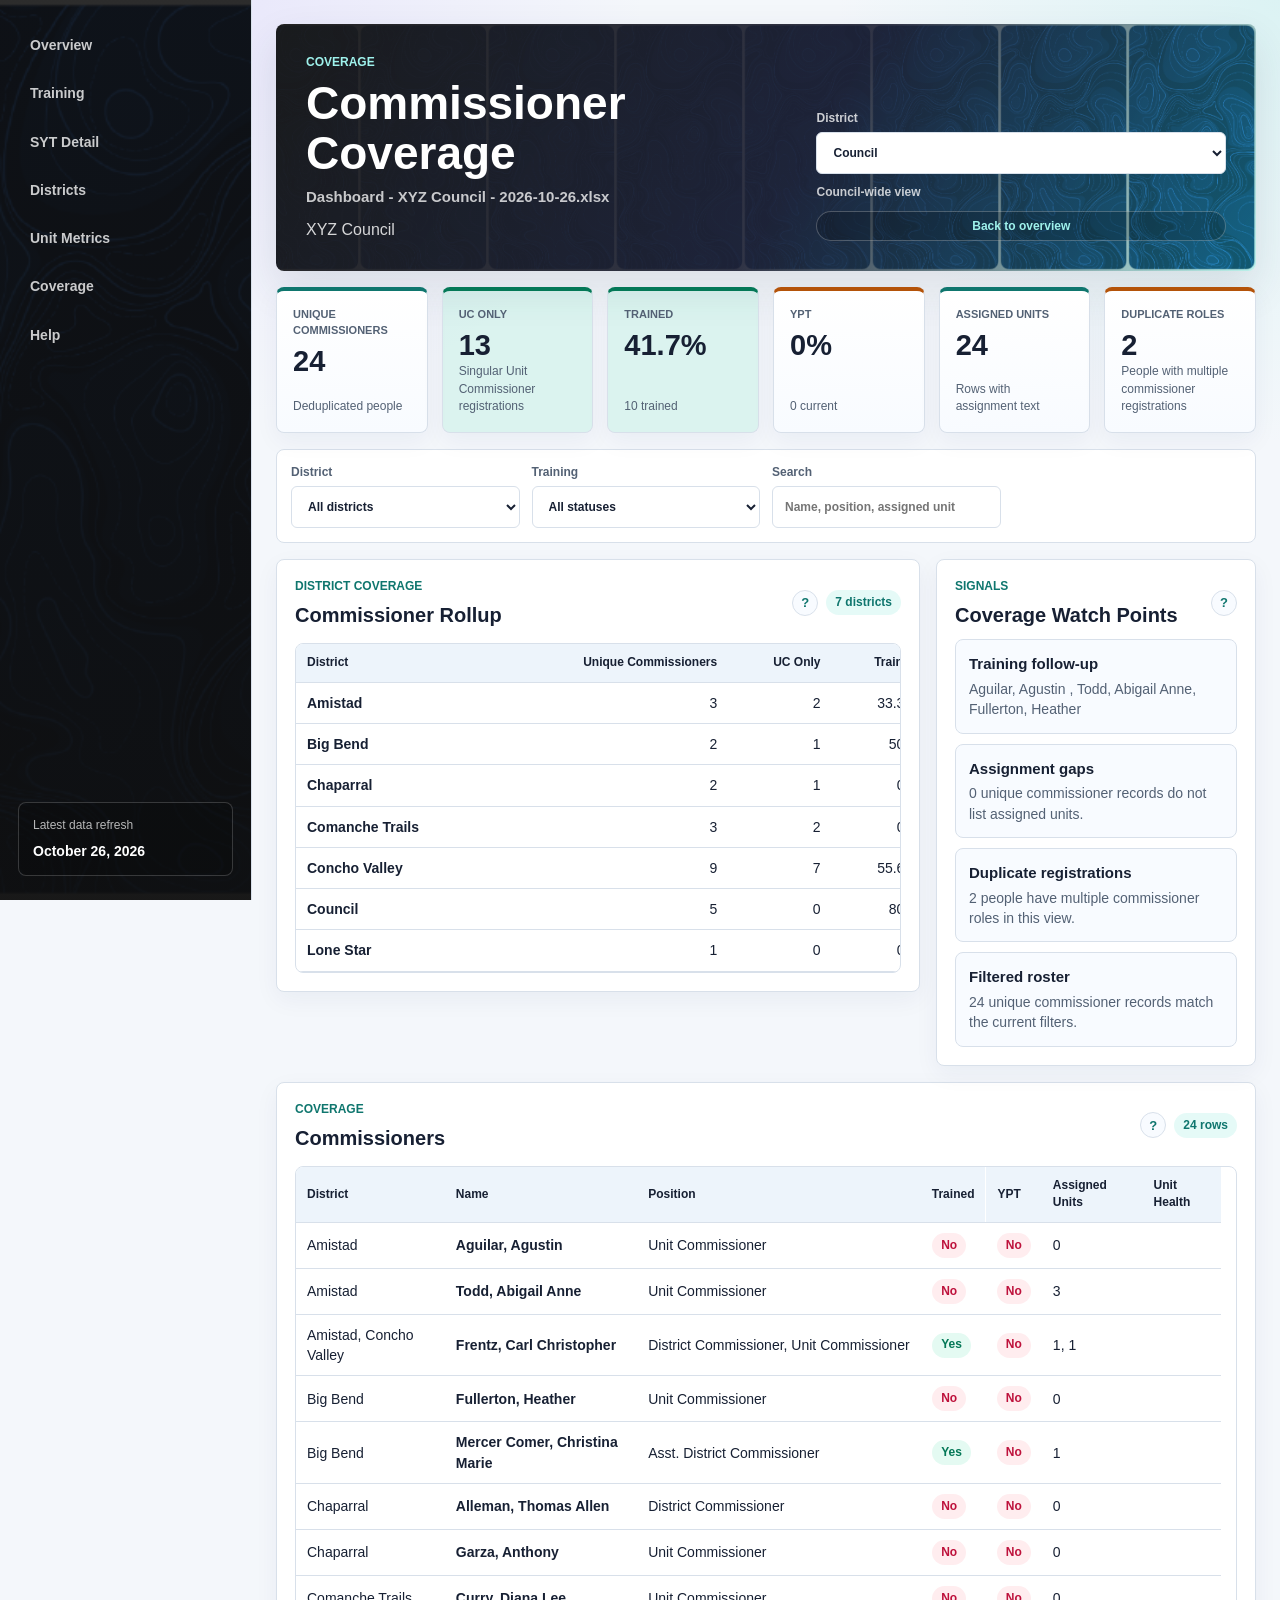
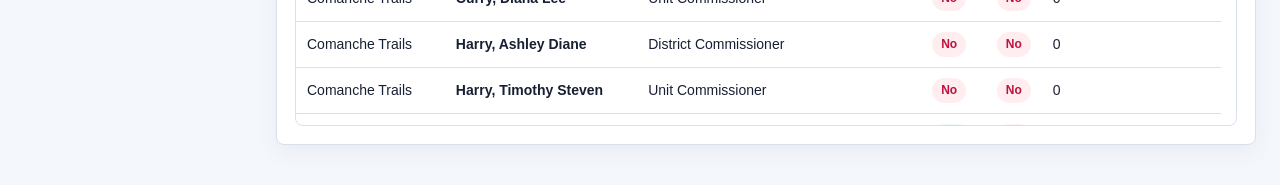
==== commissioners.html @ b9febe0d "Publish XYZ Council dashboard snapshot" ====
<!doctype html>
<html lang="en">
<head>
  <meta charset="utf-8">
  <meta name="viewport" content="width=device-width, initial-scale=1">
  <title>XYZ Council - Commissioner Coverage</title>
  <link rel="stylesheet" href="assets/dashboard-20260824-iols-ready-v1.css">
</head>
<body>
  <div class="app-shell">
    <aside class="sidebar" aria-label="Council detail navigation">
      <nav>
        <a href="index.html">Overview</a>
        <a href="training.html">Training</a>
        <a href="syt.html">SYT Detail</a>
        <a href="membership.html">Districts</a>
        <a href="unit-metrics.html">Unit Metrics</a>
        <a href="commissioners.html">Coverage</a>
        <a href="help.html">Help</a>
      </nav>
      <div class="sidebar-note">
        <span>Latest data refresh</span>
        <strong>October 26, 2026</strong>
      </div>
    </aside>
    <main>
      <header class="hero">
        <div>
          <p class="eyebrow">Coverage</p>
          <h1>Commissioner Coverage <span class="title-data-date">Dashboard - XYZ Council - 2026-10-26.xlsx</span></h1>
          <p class="lede">XYZ Council</p>
        </div>
        <div class="hero-actions masthead-filters" aria-label="Dashboard filters">
          <label class="control"><span>District</span><select id="mastheadDistrictSelect"></select></label>
          <p class="filter-note" id="mastheadFilterNote">Council-wide view</p>
          <a class="detail-link hero-link" href="index.html">Back to overview</a>
        </div>
      </header>
      
      <section class="kpi-grid" id="coverageKpis" aria-label="Commissioner coverage metrics"></section>
      <section class="detail-toolbar" aria-label="Commissioner filters">
        <label class="control"><span>District</span><select id="districtSelect"></select></label>
        <label class="control"><span>Training</span><select id="trainedSelect"><option value="">All statuses</option><option value="yes">Trained</option><option value="no">Not trained</option></select></label>
        <label class="control search"><span>Search</span><input id="searchInput" type="search" placeholder="Name, position, assigned unit" autocomplete="off" autocapitalize="none" spellcheck="false"></label>
      </section>
      <section class="dashboard-grid">
        <section class="panel wide"><div class="panel-head"><div><p class="section-kicker">District coverage</p><h2>Commissioner Rollup</h2></div><div class="panel-actions"><span class="help-tip" tabindex="0" aria-label="Rollup groups deduplicated commissioner people by district. UC Only counts people registered only as Unit Commissioners, excluding ADC/DC or other duplicate-role registrations."><span aria-hidden="true">?</span><span class="help-bubble">Rollup groups deduplicated commissioner people by district. UC Only counts people registered only as Unit Commissioners, excluding ADC/DC or other duplicate-role registrations.</span></span><span class="count-pill" id="districtCount"></span></div></div><div class="table-wrap short"><table><thead><tr><th>District</th><th class="num">Unique Commissioners</th><th class="num">UC Only</th><th class="num">Trained</th><th class="num">YPT</th><th class="num">Assigned Units Listed</th></tr></thead><tbody id="rollupRows"></tbody></table></div></section>
        <section class="panel"><div class="panel-head compact"><div><p class="section-kicker">Signals</p><h2>Coverage Watch Points</h2></div><div class="panel-actions"><span class="help-tip" tabindex="0" aria-label="Highlights commissioner training and assignment gaps in the filtered coverage roster."><span aria-hidden="true">?</span><span class="help-bubble">Highlights commissioner training and assignment gaps in the filtered coverage roster.</span></span></div></div><div class="signal-list" id="signals"></div></section>
      </section>
      <section class="panel detail-table"><div class="panel-head"><div><p class="section-kicker">Coverage</p><h2>Commissioners</h2></div><div class="panel-actions"><span class="help-tip" tabindex="0" aria-label="Detail roster for commissioner coverage. Each row is one unique person; multiple commissioner registrations are combined into the Position field and flagged in Duplicate Roles."><span aria-hidden="true">?</span><span class="help-bubble">Detail roster for commissioner coverage. Each row is one unique person; multiple commissioner registrations are combined into the Position field and flagged in Duplicate Roles.</span></span><span class="count-pill" id="rowCount"></span></div></div><div class="table-wrap"><table><thead><tr><th>District</th><th>Name</th><th>Position</th><th>Trained</th><th>YPT</th><th>Assigned Units</th><th>Unit Health</th></tr></thead><tbody id="commissionerRows"></tbody></table></div></section>
    
    </main>
  </div>
  <script>window.COUNCIL_DATA = {"name":"XYZ Council","slug":"xyz-council","folder":"/Users/petersargent/Library/CloudStorage/GoogleDrive-peter@imetpetersargent.com/Shared drives/Other Council Metric Reports/XYZ Council","source":"/Users/petersargent/Library/CloudStorage/GoogleDrive-peter@imetpetersargent.com/Shared drives/Other Council Metric Reports/XYZ Council/Dashboard - XYZ Council - 2026-10-26.xlsx","source_name":"Dashboard - XYZ Council - 2026-10-26.xlsx","source_mtime":"2026-10-26T09:48:50","source_url":"https://1drv.ms/x/c/da89e4b29f338fb5/IQBCjhDDpG6bRrBu2JpWItWPAWLmqZPUC7kCabgwTKSwXcw?e=GKfmzH","unit_detail_source_url":null,"council":{"units":68.0,"members":1204.0,"last_year_members":1294.0,"yoy_delta":-90.0,"at_risk_units":49,"healthy_units":4,"commissioners":24,"unit_commissioners_only":13,"duplicate_commissioner_registrations":2,"syt_pct":0.9548762736535662,"pin_pct":null,"yoy_pct":-0.0695517774343122,"at_risk_rate":0.7205882352941176,"healthy_rate":0.058823529411764705,"avg_metric":1.2365196078431373,"retention_rate":0.4895588235294117,"training_pct":0.39343538374023507,"status_counts":{"Needs Attention":5,"Monitor":1}},"districts":[{"district":"Amistad","district_label":"Amistad 02","units":24.0,"members":408.0,"last_year_members":466.0,"yoy_delta":-58.0,"yoy_pct":-0.12446351931330472,"year_end_2025":436.0,"year_end_delta":-28.0,"year_end_pct":-0.06422018348623854,"syt_pct":0.9316770186335404,"pin_pct":null,"retention_rate":0.26625,"district_chair":null,"district_commissioner":"Carl Frentz","field_exec":null,"avg_metric":1.75,"metric_0_2_rate":0.19,"metric_3_rate":0.03,"metric_4_5_rate":0.02,"ul_cc_trained_rate":0.16666666666666666,"small_unit_rate":0.4583333333333333,"membership_yoy_growth_rate":0.6666666666666666,"rank_advancement_rate":0.3333333333333333,"outdoor_rate":0.125,"training_pct":0.4024390243902439,"direct_contact_training_pct":0.39705882352941174,"at_risk_units":19,"healthy_units":2,"at_risk_rate":0.7916666666666666,"healthy_rate":0.08333333333333333,"status":"Needs Attention"},{"district":"Big Bend","district_label":"Big Bend 04","units":2.0,"members":52.0,"last_year_members":46.0,"yoy_delta":6.0,"yoy_pct":0.13043478260869565,"year_end_2025":40.0,"year_end_delta":12.0,"year_end_pct":0.3,"syt_pct":0.9655172413793104,"pin_pct":null,"retention_rate":0.78,"district_chair":"James Fry","district_commissioner":null,"field_exec":null,"avg_metric":0.125,"metric_0_2_rate":1.0,"metric_3_rate":1.0,"metric_4_5_rate":0.0,"ul_cc_trained_rate":0.0,"small_unit_rate":0.041666666666666664,"membership_yoy_growth_rate":0.041666666666666664,"rank_advancement_rate":0.041666666666666664,"outdoor_rate":0.0,"training_pct":0.2413793103448276,"direct_contact_training_pct":0.2222222222222222,"at_risk_units":1,"healthy_units":0,"at_risk_rate":0.5,"healthy_rate":0.0,"status":"Monitor"},{"district":"Chaparral","district_label":"Chaparral 06","units":13.0,"members":382.0,"last_year_members":370.0,"yoy_delta":12.0,"yoy_pct":0.032432432432432434,"year_end_2025":353.0,"year_end_delta":29.0,"year_end_pct":0.0821529745042493,"syt_pct":0.9421487603305785,"pin_pct":null,"retention_rate":0.6153846153846154,"district_chair":null,"district_commissioner":"Thomas Alleman","field_exec":null,"avg_metric":0.9583333333333334,"metric_0_2_rate":0.1,"metric_3_rate":0.03,"metric_4_5_rate":0.0,"ul_cc_trained_rate":0.08333333333333333,"small_unit_rate":0.4166666666666667,"membership_yoy_growth_rate":0.3333333333333333,"rank_advancement_rate":0.125,"outdoor_rate":0.0,"training_pct":0.26119402985074625,"direct_contact_training_pct":0.18604651162790697,"at_risk_units":10,"healthy_units":0,"at_risk_rate":0.7692307692307693,"healthy_rate":0.0,"status":"Needs Attention"},{"district":"Comanche Trails","district_label":"Comanche Trails 02","units":7.0,"members":143.0,"last_year_members":149.0,"yoy_delta":-6.0,"yoy_pct":-0.040268456375838924,"year_end_2025":122.0,"year_end_delta":21.0,"year_end_pct":0.1721311475409836,"syt_pct":0.912621359223301,"pin_pct":null,"retention_rate":0.5157142857142857,"district_chair":null,"district_commissioner":"Ashley Harry","field_exec":null,"avg_metric":0.625,"metric_0_2_rate":0.05,"metric_3_rate":1.0,"metric_4_5_rate":1.0,"ul_cc_trained_rate":0.08333333333333333,"small_unit_rate":0.16666666666666666,"membership_yoy_growth_rate":0.16666666666666666,"rank_advancement_rate":0.20833333333333334,"outdoor_rate":0.0,"training_pct":0.3394495412844037,"direct_contact_training_pct":0.2413793103448276,"at_risk_units":5,"healthy_units":1,"at_risk_rate":0.7142857142857143,"healthy_rate":0.14285714285714285,"status":"Needs Attention"},{"district":"Concho Valley","district_label":"Concho Valley 03","units":18.0,"members":172.0,"last_year_members":175.0,"yoy_delta":-3.0,"yoy_pct":-0.017142857142857144,"year_end_2025":188.0,"year_end_delta":-16.0,"year_end_pct":-0.0851063829787234,"syt_pct":0.9936708860759493,"pin_pct":null,"retention_rate":0.6572222222222223,"district_chair":"Samantha Lindsey","district_commissioner":null,"field_exec":null,"avg_metric":1.3333333333333333,"metric_0_2_rate":0.11,"metric_3_rate":0.06,"metric_4_5_rate":1.0,"ul_cc_trained_rate":0.2916666666666667,"small_unit_rate":0.20833333333333334,"membership_yoy_growth_rate":0.375,"rank_advancement_rate":0.3333333333333333,"outdoor_rate":0.125,"training_pct":0.5133689839572193,"direct_contact_training_pct":0.46551724137931033,"at_risk_units":11,"healthy_units":1,"at_risk_rate":0.6111111111111112,"healthy_rate":0.05555555555555555,"status":"Needs Attention"},{"district":"Lone Star","district_label":"Lone Star 05","units":4.0,"members":47.0,"last_year_members":88.0,"yoy_delta":-41.0,"yoy_pct":-0.4659090909090909,"year_end_2025":78.0,"year_end_delta":-31.0,"year_end_pct":-0.3974358974358974,"syt_pct":1.0,"pin_pct":null,"retention_rate":0.475,"district_chair":null,"district_commissioner":"Anthony Miranda","field_exec":null,"avg_metric":0.25,"metric_0_2_rate":0.03,"metric_3_rate":1.0,"metric_4_5_rate":0.0,"ul_cc_trained_rate":0.041666666666666664,"small_unit_rate":0.08333333333333333,"membership_yoy_growth_rate":0.0,"rank_advancement_rate":0.125,"outdoor_rate":0.0,"training_pct":0.4,"direct_contact_training_pct":0.25,"at_risk_units":3,"healthy_units":0,"at_risk_rate":0.75,"healthy_rate":0.0,"status":"Needs Attention"}],"training":{"available":true,"dive":{"available":true,"council":{"district":"XYZ Council","district_label":"XYZ Council","all_scouters_pct":0.3877551020408163,"direct_contact_pct":0.336322869955157,"all_scouters_count":null,"direct_contact_count":null},"districts":[{"district":"Amistad","district_label":"Amistad 02","all_scouters_pct":0.4024390243902439,"direct_contact_pct":0.39705882352941174,"all_scouters_count":164,"direct_contact_count":68},{"district":"Big Bend","district_label":"Big Bend 04","all_scouters_pct":0.2413793103448276,"direct_contact_pct":0.2222222222222222,"all_scouters_count":29,"direct_contact_count":9},{"district":"Chaparral","district_label":"Chaparral 06","all_scouters_pct":0.26119402985074625,"direct_contact_pct":0.18604651162790697,"all_scouters_count":134,"direct_contact_count":43},{"district":"Comanche Trails","district_label":"Comanche Trails 02","all_scouters_pct":0.3394495412844037,"direct_contact_pct":0.2413793103448276,"all_scouters_count":109,"direct_contact_count":29},{"district":"Concho Valley","district_label":"Concho Valley 03","all_scouters_pct":0.5133689839572193,"direct_contact_pct":0.46551724137931033,"all_scouters_count":187,"direct_contact_count":58},{"district":"Lone Star","district_label":"Lone Star 05","all_scouters_pct":0.4,"direct_contact_pct":0.25,"all_scouters_count":35,"direct_contact_count":16}],"cant_camp_available":false,"direct_contact_honor_roll":[{"district":"Amistad","unit":"Pack 2543 F"},{"district":"Amistad","unit":"Post 921"},{"district":"Amistad","unit":"Troop 2543 B"},{"district":"Chaparral","unit":"Pack 317 F"},{"district":"Concho Valley","unit":"Pack 36 F"},{"district":"Concho Valley","unit":"Post 1903"}],"all_scouters_honor_roll":[{"district":"Amistad","unit":"Pack 2543 F"},{"district":"Chaparral","unit":"Troop 19 B"},{"district":"Concho Valley","unit":"Pack 36 F"},{"district":"Concho Valley","unit":"Post 1903"},{"district":"Lone Star","unit":"Troop 27 B"}],"no_baloo_packs":[],"cant_camp_troops":[]},"people":{"available":true,"total":686,"trained":266,"trained_pct":0.3877551020408163,"direct_contact":223,"direct_contact_trained":75,"direct_contact_trained_pct":0.336322869955157,"districts":[{"district":"Big Bend","total":29,"trained":7,"trained_pct":0.2413793103448276,"direct_contact":9,"direct_contact_trained":2,"direct_contact_trained_pct":0.2222222222222222},{"district":"Chaparral","total":134,"trained":35,"trained_pct":0.26119402985074625,"direct_contact":43,"direct_contact_trained":8,"direct_contact_trained_pct":0.18604651162790697},{"district":"Comanche Trails","total":109,"trained":37,"trained_pct":0.3394495412844037,"direct_contact":29,"direct_contact_trained":7,"direct_contact_trained_pct":0.2413793103448276},{"district":"Council","total":28,"trained":11,"trained_pct":0.39285714285714285,"direct_contact":0,"direct_contact_trained":0,"direct_contact_trained_pct":null},{"district":"Lone Star","total":35,"trained":14,"trained_pct":0.4,"direct_contact":16,"direct_contact_trained":4,"direct_contact_trained_pct":0.25},{"district":"Amistad","total":164,"trained":66,"trained_pct":0.4024390243902439,"direct_contact":68,"direct_contact_trained":27,"direct_contact_trained_pct":0.39705882352941174},{"district":"Concho Valley","total":187,"trained":96,"trained_pct":0.5133689839572193,"direct_contact":58,"direct_contact_trained":27,"direct_contact_trained_pct":0.46551724137931033}],"rows":[{"district":"Council","unit":"","unit_type":"","name":"Alleman, Thomas Allen","position":"Council Executive Board Member","trained":false,"direct_contact":false,"mandatory_codes":"","classroom_codes":"H91","online_codes":"SCO_1000, SCO_1002, SCO_16001, SCO_16002, SCO_16003, SCO_16004, SCO_16005, SCO_16006, SCO_16007, SCO_16008, SCO_16009","syt_expires":"2027-02-05T00:00:00","hazardous_weather_expires":null,"baloo_expires":null,"iols_trained":false},{"district":"Council","unit":"","unit_type":"","name":"Baker, David Weldon","position":"Council Vice-President","trained":false,"direct_contact":false,"mandatory_codes":"SCO_1264","classroom_codes":"H109","online_codes":"SCO_1000, SCO_1002, SCO_16001, SCO_16002, SCO_16003, SCO_16004, SCO_16005, SCO_16006, SCO_16007, SCO_16008, SCO_16009, SCO_16010, SCO_16011","syt_expires":"2027-09-19T00:00:00","hazardous_weather_expires":null,"baloo_expires":null,"iols_trained":false},{"district":"Council","unit":"","unit_type":"","name":"Bergmann, Daniel Roy","position":"Council Executive Board Member","trained":true,"direct_contact":false,"mandatory_codes":"","classroom_codes":"","online_codes":"","syt_expires":"2027-08-26T00:00:00","hazardous_weather_expires":null,"baloo_expires":null,"iols_trained":false},{"district":"Council","unit":"","unit_type":"","name":"Bignall, Matthew Michael","position":"Merit Badge Counselor","trained":false,"direct_contact":false,"mandatory_codes":"","classroom_codes":"D76","online_codes":"SCO_486","syt_expires":"2026-12-09T00:00:00","hazardous_weather_expires":null,"baloo_expires":null,"iols_trained":false},{"district":"Council","unit":"","unit_type":"","name":"Bignall, Patricia Neipuni","position":"Merit Badge Counselor","trained":true,"direct_contact":false,"mandatory_codes":"","classroom_codes":"","online_codes":"","syt_expires":"2026-10-16T00:00:00","hazardous_weather_expires":null,"baloo_expires":null,"iols_trained":false},{"district":"Council","unit":"","unit_type":"","name":"Brody, Patrick Steven","position":"Council Executive Board Member","trained":false,"direct_contact":false,"mandatory_codes":"","classroom_codes":"H91","online_codes":"SCO_1000, SCO_1002, SCO_16001, SCO_16002, SCO_16003, SCO_16004, SCO_16005, SCO_16006, SCO_16007, SCO_16008, SCO_16009","syt_expires":"2027-02-15T00:00:00","hazardous_weather_expires":null,"baloo_expires":null,"iols_trained":false},{"district":"Council","unit":"","unit_type":"","name":"Davis, Deborah ","position":"Merit Badge Counselor","trained":true,"direct_contact":false,"mandatory_codes":"","classroom_codes":"","online_codes":"","syt_expires":"2027-06-03T00:00:00","hazardous_weather_expires":null,"baloo_expires":null,"iols_trained":false},{"district":"Council","unit":"","unit_type":"","name":"Davis, Randy Michael","position":"Merit Badge Counselor","trained":true,"direct_contact":false,"mandatory_codes":"","classroom_codes":"","online_codes":"","syt_expires":"2026-12-03T00:00:00","hazardous_weather_expires":null,"baloo_expires":null,"iols_trained":false},{"district":"Council","unit":"","unit_type":"","name":"Franke, Kevin Thomas","position":"Assistant Council Commissioner","trained":true,"direct_contact":false,"mandatory_codes":"","classroom_codes":"","online_codes":"","syt_expires":"2027-03-28T00:00:00","hazardous_weather_expires":null,"baloo_expires":null,"iols_trained":false},{"district":"Council","unit":"","unit_type":"","name":"Franke, Kevin Thomas","position":"Merit Badge Counselor","trained":true,"direct_contact":false,"mandatory_codes":"","classroom_codes":"","online_codes":"","syt_expires":"2027-03-28T00:00:00","hazardous_weather_expires":null,"baloo_expires":null,"iols_trained":false},{"district":"Council","unit":"","unit_type":"","name":"Gillian, John Thomas","position":"Council Commissioner","trained":true,"direct_contact":false,"mandatory_codes":"","classroom_codes":"","online_codes":"","syt_expires":"2026-11-18T00:00:00","hazardous_weather_expires":null,"baloo_expires":null,"iols_trained":false},{"district":"Council","unit":"","unit_type":"","name":"Grimm, Kenneth ","position":"Council Executive Board Member","trained":false,"direct_contact":false,"mandatory_codes":"","classroom_codes":"H91","online_codes":"SCO_1000, SCO_1002, SCO_16001, SCO_16002, SCO_16003, SCO_16004, SCO_16005, SCO_16006, SCO_16007, SCO_16008, SCO_16009","syt_expires":"2026-12-07T00:00:00","hazardous_weather_expires":null,"baloo_expires":null,"iols_trained":false},{"district":"Council","unit":"","unit_type":"","name":"Harry, Steven Fred","position":"Council Executive Board Member","trained":false,"direct_contact":false,"mandatory_codes":"","classroom_codes":"H91","online_codes":"SCO_1000, SCO_1002, SCO_16001, SCO_16002, SCO_16003, SCO_16004, SCO_16005, SCO_16006, SCO_16007, SCO_16008, SCO_16009","syt_expires":"2027-03-29T00:00:00","hazardous_weather_expires":null,"baloo_expires":null,"iols_trained":false},{"district":"Council","unit":"","unit_type":"","name":"Houston, Bill ","position":"Council Commissioner","trained":true,"direct_contact":false,"mandatory_codes":"","classroom_codes":"","online_codes":"","syt_expires":"2026-11-17T00:00:00","hazardous_weather_expires":null,"baloo_expires":null,"iols_trained":false},{"district":"Council","unit":"","unit_type":"","name":"Houston, Bill ","position":"Merit Badge Counselor","trained":true,"direct_contact":false,"mandatory_codes":"","classroom_codes":"","online_codes":"","syt_expires":"2026-11-17T00:00:00","hazardous_weather_expires":null,"baloo_expires":null,"iols_trained":false},{"district":"Council","unit":"","unit_type":"","name":"Keese, Darrell Dwayne","position":"Council Executive Board Member","trained":false,"direct_contact":false,"mandatory_codes":"","classroom_codes":"H91","online_codes":"SCO_1000, SCO_1002, SCO_16001, SCO_16002, SCO_16003, SCO_16004, SCO_16005, SCO_16006, SCO_16007, SCO_16008, SCO_16009","syt_expires":"2027-10-21T00:00:00","hazardous_weather_expires":null,"baloo_expires":null,"iols_trained":false},{"district":"Council","unit":"","unit_type":"","name":"Lunsford, Donnie Lee","position":"Council Executive Board Member","trained":false,"direct_contact":false,"mandatory_codes":"","classroom_codes":"H91","online_codes":"SCO_16001, SCO_16002, SCO_16003, SCO_16004, SCO_16005, SCO_16006, SCO_16007, SCO_16008, SCO_16009","syt_expires":"2026-12-12T00:00:00","hazardous_weather_expires":null,"baloo_expires":null,"iols_trained":false},{"district":"Council","unit":"","unit_type":"","name":"Lunsford, Douglas Lance","position":"Roundtable Commissioner","trained":false,"direct_contact":false,"mandatory_codes":"","classroom_codes":"SCO_782, SCO_783, SCO_784, SCO_785, SCO_786, SCO_787, SCO_904","online_codes":"","syt_expires":"2027-04-07T00:00:00","hazardous_weather_expires":null,"baloo_expires":null,"iols_trained":false},{"district":"Council","unit":"","unit_type":"","name":"Mahler, Lisa Dennis","position":"Council Executive Board Member","trained":false,"direct_contact":false,"mandatory_codes":"","classroom_codes":"H91","online_codes":"SCO_16001, SCO_16002, SCO_16003, SCO_16004, SCO_16005, SCO_16006, SCO_16007, SCO_16008, SCO_16009","syt_expires":"2026-11-28T00:00:00","hazardous_weather_expires":null,"baloo_expires":null,"iols_trained":false},{"district":"Council","unit":"","unit_type":"","name":"Marston, David Douglas","position":"Council Executive Board Member","trained":false,"direct_contact":false,"mandatory_codes":"","classroom_codes":"H91","online_codes":"SCO_1000, SCO_1002, SCO_16001, SCO_16002, SCO_16003, SCO_16004, SCO_16005, SCO_16006, SCO_16007, SCO_16008, SCO_16009","syt_expires":"2027-04-21T00:00:00","hazardous_weather_expires":null,"baloo_expires":null,"iols_trained":false},{"district":"Council","unit":"","unit_type":"","name":"Orona, Robert Lee","position":"Council Executive Board Member","trained":false,"direct_contact":false,"mandatory_codes":"","classroom_codes":"H91","online_codes":"SCO_1000, SCO_1002, SCO_16001, SCO_16002, SCO_16003, SCO_16004, SCO_16005, SCO_16006, SCO_16007, SCO_16008, SCO_16009","syt_expires":"2027-09-24T00:00:00","hazardous_weather_expires":null,"baloo_expires":null,"iols_trained":false},{"district":"Council","unit":"","unit_type":"","name":"Pinson, Brandon Wade","position":"Council Executive Board Member","trained":false,"direct_contact":false,"mandatory_codes":"Y01","classroom_codes":"H91","online_codes":"SCO_1000, SCO_1002, SCO_16001, SCO_16002, SCO_16003, SCO_16004, SCO_16005, SCO_16006, SCO_16007, SCO_16008, SCO_16009","syt_expires":"2026-10-01T00:00:00","hazardous_weather_expires":null,"baloo_expires":null,"iols_trained":false},{"district":"Council","unit":"","unit_type":"","name":"Sloan, Mary Janet","position":"Merit Badge Counselor","trained":false,"direct_contact":false,"mandatory_codes":"","classroom_codes":"D76","online_codes":"SCO_471, SCO_472, SCO_474, SCO_486","syt_expires":"2027-02-11T00:00:00","hazardous_weather_expires":null,"baloo_expires":null,"iols_trained":false},{"district":"Council","unit":"","unit_type":"","name":"Strouhal, Paul Brian","position":"Council Executive Board Member","trained":false,"direct_contact":false,"mandatory_codes":"","classroom_codes":"H91","online_codes":"SCO_1000, SCO_1002, SCO_16001, SCO_16002, SCO_16003, SCO_16004, SCO_16005, SCO_16006, SCO_16007, SCO_16008, SCO_16009","syt_expires":"2027-07-24T00:00:00","hazardous_weather_expires":null,"baloo_expires":null,"iols_trained":false},{"district":"Council","unit":"","unit_type":"","name":"Terrill, Michael Burton","position":"Council President","trained":false,"direct_contact":false,"mandatory_codes":"SCO_1264","classroom_codes":"H109","online_codes":"SCO_1000, SCO_1002, SCO_16001, SCO_16002, SCO_16003, SCO_16004, SCO_16005, SCO_16006, SCO_16007, SCO_16008, SCO_16009, SCO_16010, SCO_16011","syt_expires":"2027-06-19T00:00:00","hazardous_weather_expires":null,"baloo_expires":null,"iols_trained":false},{"district":"Council","unit":"","unit_type":"","name":"Wagoner, Dan ","position":"Council Executive Board Member","trained":false,"direct_contact":false,"mandatory_codes":"","classroom_codes":"H91","online_codes":"SCO_1000, SCO_1002, SCO_16001, SCO_16002, SCO_16003, SCO_16004, SCO_16005, SCO_16006, SCO_16007, SCO_16008, SCO_16009","syt_expires":"2027-10-11T00:00:00","hazardous_weather_expires":null,"baloo_expires":null,"iols_trained":false},{"district":"Council","unit":"","unit_type":"","name":"Ward, Spencer Ryan","position":"Assistant Council Commissioner","trained":true,"direct_contact":false,"mandatory_codes":"","classroom_codes":"","online_codes":"","syt_expires":"2027-05-14T00:00:00","hazardous_weather_expires":null,"baloo_expires":null,"iols_trained":false},{"district":"Council","unit":"","unit_type":"","name":"Woodall, James Matthew","position":"Council Executive Board Member","trained":true,"direct_contact":false,"mandatory_codes":"","classroom_codes":"","online_codes":"","syt_expires":"2027-06-06T00:00:00","hazardous_weather_expires":null,"baloo_expires":null,"iols_trained":false},{"district":"Amistad","unit":"","unit_type":"","name":"Adam, Benjamin Jeffrey","position":"District Member-at-Large","trained":false,"direct_contact":false,"mandatory_codes":"","classroom_codes":"","online_codes":"SCO_1000, SCO_1002, SCO_1004, SCO_1005, SCO_1006, SCO_1007, SCO_11012, SCO_11013, SCO_11016, SCO_11017, SCO_11059, SCO_1109, SCO_11105, SCO_11106, SCO_11107, SCO_11108, SCO_1264, SCO_1502, SCO_1503, SCO_1504, SCO_1505, SCO_1508, SCO_1509, SCO_1510, SCO_607","syt_expires":"2027-06-13T00:00:00","hazardous_weather_expires":null,"baloo_expires":null,"iols_trained":false},{"district":"Amistad","unit":"","unit_type":"","name":"Aguilar, Agustin ","position":"Unit Commissioner","trained":false,"direct_contact":false,"mandatory_codes":"","classroom_codes":"D20","online_codes":"SCO_770, SCO_771, SCO_772, SCO_773, SCO_774, SCO_775, SCO_776, SCO_777, SCO_778, SCO_779, SCO_780, SCO_781","syt_expires":"2027-07-09T00:00:00","hazardous_weather_expires":null,"baloo_expires":null,"iols_trained":false},{"district":"Amistad","unit":"","unit_type":"","name":"Beltran, David Selvino","position":"District Member-at-Large","trained":false,"direct_contact":false,"mandatory_codes":"","classroom_codes":"","online_codes":"SCO_1000, SCO_1002, SCO_1004, SCO_1005, SCO_1006, SCO_1007, SCO_11012, SCO_11013, SCO_11016, SCO_11017, SCO_11059, SCO_1109, SCO_11105, SCO_11106, SCO_11107, SCO_11108, SCO_1264, SCO_1502, SCO_1503, SCO_1504, SCO_1505, SCO_1508, SCO_1509, SCO_1510, SCO_607","syt_expires":"2027-01-20T00:00:00","hazardous_weather_expires":null,"baloo_expires":null,"iols_trained":false},{"district":"Amistad","unit":"","unit_type":"","name":"Blackwell, Karen Dyer","position":"Merit Badge Counselor","trained":true,"direct_contact":false,"mandatory_codes":"","classroom_codes":"","online_codes":"","syt_expires":"2027-10-09T00:00:00","hazardous_weather_expires":null,"baloo_expires":null,"iols_trained":false},{"district":"Amistad","unit":"","unit_type":"","name":"Frentz, Carl Christopher","position":"District Commissioner","trained":true,"direct_contact":false,"mandatory_codes":"","classroom_codes":"","online_codes":"","syt_expires":"2027-05-18T00:00:00","hazardous_weather_expires":null,"baloo_expires":null,"iols_trained":false},{"district":"Amistad","unit":"","unit_type":"","name":"Jones, Vanessa Lynn","position":"Merit Badge Counselor","trained":true,"direct_contact":false,"mandatory_codes":"","classroom_codes":"","online_codes":"","syt_expires":"2027-10-22T00:00:00","hazardous_weather_expires":null,"baloo_expires":null,"iols_trained":false},{"district":"Amistad","unit":"","unit_type":"","name":"McElwain, James Hubert","position":"Merit Badge Counselor","trained":true,"direct_contact":false,"mandatory_codes":"","classroom_codes":"","online_codes":"","syt_expires":"2026-12-09T00:00:00","hazardous_weather_expires":null,"baloo_expires":null,"iols_trained":false},{"district":"Amistad","unit":"","unit_type":"","name":"Meyer, David Ray","position":"Merit Badge Counselor","trained":false,"direct_contact":false,"mandatory_codes":"","classroom_codes":"D76","online_codes":"SCO_471, SCO_472, SCO_474, SCO_486","syt_expires":"2027-06-21T00:00:00","hazardous_weather_expires":null,"baloo_expires":null,"iols_trained":false},{"district":"Amistad","unit":"","unit_type":"","name":"Palmer, Robin Anne","position":"District Committee Member","trained":false,"direct_contact":false,"mandatory_codes":"","classroom_codes":"D61","online_codes":"SCO_1002, SCO_1004, SCO_1005, SCO_1006, SCO_1007, SCO_11012, SCO_11013, SCO_11016, SCO_11017, SCO_11059, SCO_11107, SCO_11108, SCO_1264, SCO_1502, SCO_1503, SCO_1504, SCO_1508, SCO_1509, SCO_1510, SCO_607","syt_expires":"2027-03-15T00:00:00","hazardous_weather_expires":null,"baloo_expires":null,"iols_trained":false},{"district":"Amistad","unit":"","unit_type":"","name":"Shinaberry, John Adam","position":"Merit Badge Counselor","trained":false,"direct_contact":false,"mandatory_codes":"","classroom_codes":"D76","online_codes":"SCO_471, SCO_472, SCO_474, SCO_486","syt_expires":"2027-09-27T00:00:00","hazardous_weather_expires":null,"baloo_expires":null,"iols_trained":false},{"district":"Amistad","unit":"","unit_type":"","name":"Todd, Abigail Anne","position":"Unit Commissioner","trained":false,"direct_contact":false,"mandatory_codes":"","classroom_codes":"D20","online_codes":"SCO_770, SCO_771, SCO_772, SCO_773, SCO_774, SCO_775, SCO_776, SCO_777, SCO_778, SCO_779, SCO_780, SCO_781","syt_expires":"2027-09-02T00:00:00","hazardous_weather_expires":null,"baloo_expires":null,"iols_trained":false},{"district":"Amistad","unit":"Pack 95 F","unit_type":"Pack","name":"Beltran, David Selvino","position":"Committee Member","trained":false,"direct_contact":false,"mandatory_codes":"","classroom_codes":"C60","online_codes":"SCO_459","syt_expires":"2027-01-20T00:00:00","hazardous_weather_expires":null,"baloo_expires":null,"iols_trained":false},{"district":"Amistad","unit":"Pack 95 F","unit_type":"Pack","name":"Guerra, Lorenzo Alejandro","position":"Council Unit Representative","trained":false,"direct_contact":false,"mandatory_codes":"","classroom_codes":"D72","online_codes":"SCO_267, SCO_268, SCO_269, SCO_270","syt_expires":"2027-04-14T00:00:00","hazardous_weather_expires":null,"baloo_expires":null,"iols_trained":false},{"district":"Amistad","unit":"Pack 95 F","unit_type":"Pack","name":"Guerra, Santiago Emmanuel","position":"Assistant Cubmaster","trained":false,"direct_contact":true,"mandatory_codes":"","classroom_codes":"C40","online_codes":"SCO_450, SCO_451, SCO_453, SCO_454, SCO_457, SCO_458, SCO_460, SCO_461, SCO_462, SCO_463, SCO_464, SCO_465, SCO_466","syt_expires":"2027-02-16T00:00:00","hazardous_weather_expires":"SCO_800","baloo_expires":null,"iols_trained":false},{"district":"Amistad","unit":"Pack 95 F","unit_type":"Pack","name":"Larsen, Mathew Jacob","position":"Den Leader","trained":false,"direct_contact":true,"mandatory_codes":"SCO_800","classroom_codes":"C42","online_codes":"SCO_450, SCO_451, SCO_452, SCO_453, SCO_454, SCO_455, SCO_456, SCO_457, SCO_460, SCO_461, SCO_462, SCO_463, SCO_464, SCO_465, SCO_466","syt_expires":"2027-10-17T00:00:00","hazardous_weather_expires":"SCO_800","baloo_expires":null,"iols_trained":false},{"district":"Amistad","unit":"Pack 95 F","unit_type":"Pack","name":"Ponce, Francisco Ricardo","position":"Assistant Cubmaster","trained":false,"direct_contact":true,"mandatory_codes":"SCO_800","classroom_codes":"C40","online_codes":"SCO_450, SCO_451, SCO_453, SCO_454, SCO_457, SCO_458, SCO_460, SCO_461, SCO_462, SCO_463, SCO_464, SCO_465, SCO_466","syt_expires":"2027-06-11T00:00:00","hazardous_weather_expires":"SCO_800","baloo_expires":null,"iols_trained":false},{"district":"Amistad","unit":"Pack 95 F","unit_type":"Pack","name":"Ponce, Francisco Ricardo","position":"Cubmaster","trained":false,"direct_contact":true,"mandatory_codes":"SCO_800","classroom_codes":"C40","online_codes":"SCO_450, SCO_451, SCO_453, SCO_454, SCO_457, SCO_458, SCO_460, SCO_461, SCO_462, SCO_463, SCO_464, SCO_465, SCO_466","syt_expires":"2027-06-11T00:00:00","hazardous_weather_expires":"SCO_800","baloo_expires":null,"iols_trained":false},{"district":"Amistad","unit":"Pack 95 F","unit_type":"Pack","name":"Rios-Gutierrez, Angelica Amanda","position":"Den Leader","trained":false,"direct_contact":true,"mandatory_codes":"SCO_800","classroom_codes":"C42","online_codes":"SCO_450, SCO_451, SCO_452, SCO_453, SCO_454, SCO_455, SCO_456, SCO_457, SCO_460, SCO_461, SCO_462, SCO_463, SCO_464, SCO_465, SCO_466","syt_expires":"2027-09-05T00:00:00","hazardous_weather_expires":"SCO_800","baloo_expires":null,"iols_trained":false},{"district":"Amistad","unit":"Pack 95 F","unit_type":"Pack","name":"Rubalcaba, Andrew ","position":"Asst. Den Leader","trained":false,"direct_contact":true,"mandatory_codes":"SCO_800","classroom_codes":"C42","online_codes":"SCO_450, SCO_451, SCO_452, SCO_453, SCO_454, SCO_455, SCO_456, SCO_457, SCO_460, SCO_461, SCO_462, SCO_463, SCO_464, SCO_465, SCO_466","syt_expires":"2027-09-01T00:00:00","hazardous_weather_expires":"SCO_800","baloo_expires":null,"iols_trained":false},{"district":"Amistad","unit":"Pack 95 F","unit_type":"Pack","name":"Rubalcaba, Andrew ","position":"Den Leader","trained":false,"direct_contact":true,"mandatory_codes":"SCO_800","classroom_codes":"C42","online_codes":"SCO_450, SCO_451, SCO_452, SCO_453, SCO_454, SCO_455, SCO_456, SCO_457, SCO_460, SCO_461, SCO_462, SCO_463, SCO_464, SCO_465, SCO_466","syt_expires":"2027-09-01T00:00:00","hazardous_weather_expires":"SCO_800","baloo_expires":null,"iols_trained":false},{"district":"Amistad","unit":"Pack 202 F","unit_type":"Pack","name":"Pavlinski, Holly ","position":"Asst. Den Leader","trained":false,"direct_contact":true,"mandatory_codes":"SCO_800","classroom_codes":"C42","online_codes":"SCO_450, SCO_451, SCO_452, SCO_453, SCO_454, SCO_455, SCO_456, SCO_457, SCO_460, SCO_461, SCO_462, SCO_463, SCO_464, SCO_465, SCO_466","syt_expires":"2026-10-31T00:00:00","hazardous_weather_expires":"SCO_800","baloo_expires":null,"iols_trained":false},{"district":"Amistad","unit":"Pack 222 F","unit_type":"Pack","name":"Alcantara, Natalie Paniagua","position":"Cubmaster","trained":false,"direct_contact":true,"mandatory_codes":"SCO_800","classroom_codes":"C40","online_codes":"","syt_expires":"2026-10-28T00:00:00","hazardous_weather_expires":"SCO_800","baloo_expires":null,"iols_trained":false},{"district":"Amistad","unit":"Pack 222 F","unit_type":"Pack","name":"Fleenor, James ","position":"Den Leader","trained":false,"direct_contact":true,"mandatory_codes":"SCO_800","classroom_codes":"C42","online_codes":"SCO_450, SCO_451, SCO_452, SCO_453, SCO_454, SCO_455, SCO_456, SCO_457, SCO_460, SCO_461, SCO_462, SCO_463, SCO_464, SCO_465, SCO_466","syt_expires":"2027-03-08T00:00:00","hazardous_weather_expires":"SCO_800","baloo_expires":null,"iols_trained":false},{"district":"Amistad","unit":"Pack 222 F","unit_type":"Pack","name":"Gomez, Alejandro ","position":"Asst. Den Leader","trained":true,"direct_contact":true,"mandatory_codes":"","classroom_codes":"","online_codes":"","syt_expires":"2027-07-19T00:00:00","hazardous_weather_expires":"SCO_800","baloo_expires":null,"iols_trained":false},{"district":"Amistad","unit":"Pack 222 F","unit_type":"Pack","name":"Herrera, Mayra ","position":"Committee Member","trained":true,"direct_contact":false,"mandatory_codes":"","classroom_codes":"","online_codes":"","syt_expires":"2026-10-17T00:00:00","hazardous_weather_expires":null,"baloo_expires":null,"iols_trained":false},{"district":"Amistad","unit":"Pack 222 F","unit_type":"Pack","name":"Martinez, Priscilla Andrea","position":"Committee Chair","trained":false,"direct_contact":false,"mandatory_codes":"","classroom_codes":"C60","online_codes":"SCO_450, SCO_451, SCO_453, SCO_454, SCO_459, SCO_460, SCO_461, SCO_462, SCO_463, SCO_465, SCO_466, SCO_467, SCO_468, SCO_469","syt_expires":"2027-03-26T00:00:00","hazardous_weather_expires":null,"baloo_expires":null,"iols_trained":false},{"district":"Amistad","unit":"Pack 222 F","unit_type":"Pack","name":"Overfelt, Joshua D","position":"Chartered Organization Rep.","trained":false,"direct_contact":false,"mandatory_codes":"","classroom_codes":"D72","online_codes":"SCO_267, SCO_268, SCO_269, SCO_270","syt_expires":"2027-06-23T00:00:00","hazardous_weather_expires":null,"baloo_expires":null,"iols_trained":false},{"district":"Amistad","unit":"Pack 222 F","unit_type":"Pack","name":"Rodriguez, Pat ","position":"Den Leader","trained":false,"direct_contact":true,"mandatory_codes":"SCO_800, Y01","classroom_codes":"C42","online_codes":"SCO_450, SCO_451, SCO_452, SCO_453, SCO_454, SCO_455, SCO_456, SCO_457, SCO_460, SCO_461, SCO_462, SCO_463, SCO_464, SCO_465, SCO_466","syt_expires":"2026-10-14T00:00:00","hazardous_weather_expires":"SCO_800","baloo_expires":null,"iols_trained":false},{"district":"Amistad","unit":"Pack 222 F","unit_type":"Pack","name":"Soto, Veronica Jo","position":"Committee Member","trained":false,"direct_contact":false,"mandatory_codes":"","classroom_codes":"C60","online_codes":"SCO_450, SCO_451, SCO_454, SCO_459, SCO_460, SCO_461, SCO_462, SCO_463, SCO_466","syt_expires":"2027-03-29T00:00:00","hazardous_weather_expires":null,"baloo_expires":null,"iols_trained":false},{"district":"Amistad","unit":"Pack 267 F","unit_type":"Pack","name":"Dingenary, Mary Falcon","position":"Den Leader","trained":false,"direct_contact":true,"mandatory_codes":"SCO_800","classroom_codes":"C42","online_codes":"SCO_450, SCO_451, SCO_452, SCO_453, SCO_454, SCO_455, SCO_456, SCO_457, SCO_460, SCO_461, SCO_463, SCO_464, SCO_465, SCO_466","syt_expires":"2027-03-13T00:00:00","hazardous_weather_expires":"SCO_800","baloo_expires":null,"iols_trained":false},{"district":"Amistad","unit":"Pack 267 F","unit_type":"Pack","name":"Guerra, Lorenzo Alejandro","position":"Council Unit Representative","trained":false,"direct_contact":false,"mandatory_codes":"","classroom_codes":"D72","online_codes":"SCO_267, SCO_268, SCO_269, SCO_270","syt_expires":"2027-04-14T00:00:00","hazardous_weather_expires":null,"baloo_expires":null,"iols_trained":false},{"district":"Amistad","unit":"Pack 267 F","unit_type":"Pack","name":"Guerra, Santiago Emmanuel","position":"Asst. Den Leader","trained":false,"direct_contact":true,"mandatory_codes":"","classroom_codes":"C42","online_codes":"SCO_450, SCO_451, SCO_452, SCO_453, SCO_454, SCO_455, SCO_456, SCO_457, SCO_460, SCO_461, SCO_462, SCO_463, SCO_464, SCO_465, SCO_466","syt_expires":"2027-02-16T00:00:00","hazardous_weather_expires":"SCO_800","baloo_expires":null,"iols_trained":false},{"district":"Amistad","unit":"Pack 267 F","unit_type":"Pack","name":"Mosqueda, Jennifer Diane","position":"Cubmaster","trained":true,"direct_contact":true,"mandatory_codes":"","classroom_codes":"","online_codes":"","syt_expires":"2027-03-04T00:00:00","hazardous_weather_expires":"SCO_800","baloo_expires":null,"iols_trained":false},{"district":"Amistad","unit":"Pack 280 F","unit_type":"Pack","name":"Blackwell, Karen Dyer","position":"Den Leader","trained":true,"direct_contact":true,"mandatory_codes":"","classroom_codes":"","online_codes":"","syt_expires":"2027-10-09T00:00:00","hazardous_weather_expires":"SCO_800","baloo_expires":null,"iols_trained":false},{"district":"Amistad","unit":"Pack 280 F","unit_type":"Pack","name":"Bowen, Shane ","position":"Den Leader","trained":false,"direct_contact":true,"mandatory_codes":"SCO_800","classroom_codes":"C42","online_codes":"SCO_450, SCO_451, SCO_452, SCO_453, SCO_454, SCO_455, SCO_456, SCO_457, SCO_460, SCO_461, SCO_462, SCO_463, SCO_464, SCO_465, SCO_466","syt_expires":"2027-10-13T00:00:00","hazardous_weather_expires":"SCO_800","baloo_expires":null,"iols_trained":false},{"district":"Amistad","unit":"Pack 280 F","unit_type":"Pack","name":"Cockroft, Kristen ","position":"Committee Member","trained":false,"direct_contact":false,"mandatory_codes":"","classroom_codes":"C60","online_codes":"SCO_450, SCO_451, SCO_454, SCO_459, SCO_460, SCO_461, SCO_462, SCO_463, SCO_466","syt_expires":"2027-09-30T00:00:00","hazardous_weather_expires":null,"baloo_expires":null,"iols_trained":false},{"district":"Amistad","unit":"Pack 280 F","unit_type":"Pack","name":"Erb, Paula Nicole ","position":"Committee Member","trained":false,"direct_contact":false,"mandatory_codes":"","classroom_codes":"C60","online_codes":"SCO_450, SCO_451, SCO_454, SCO_459, SCO_460, SCO_461, SCO_462, SCO_463, SCO_466","syt_expires":"2027-09-01T00:00:00","hazardous_weather_expires":null,"baloo_expires":null,"iols_trained":false},{"district":"Amistad","unit":"Pack 280 F","unit_type":"Pack","name":"Fletcher, Heather Yolanda","position":"Committee Chair","trained":true,"direct_contact":false,"mandatory_codes":"","classroom_codes":"","online_codes":"","syt_expires":"2026-11-21T00:00:00","hazardous_weather_expires":null,"baloo_expires":null,"iols_trained":false},{"district":"Amistad","unit":"Pack 280 F","unit_type":"Pack","name":"Fletcher, Heather Yolanda","position":"Committee Member","trained":true,"direct_contact":false,"mandatory_codes":"","classroom_codes":"","online_codes":"","syt_expires":"2026-11-21T00:00:00","hazardous_weather_expires":null,"baloo_expires":null,"iols_trained":false},{"district":"Amistad","unit":"Pack 280 F","unit_type":"Pack","name":"Guerra, Santiago Emmanuel","position":"Committee Member","trained":false,"direct_contact":false,"mandatory_codes":"","classroom_codes":"C60","online_codes":"SCO_450, SCO_451, SCO_454, SCO_459, SCO_460, SCO_461, SCO_462, SCO_463, SCO_466","syt_expires":"2027-02-16T00:00:00","hazardous_weather_expires":null,"baloo_expires":null,"iols_trained":false},{"district":"Amistad","unit":"Pack 280 F","unit_type":"Pack","name":"Meyer, Angela M","position":"Committee Member","trained":false,"direct_contact":false,"mandatory_codes":"","classroom_codes":"C60","online_codes":"SCO_450, SCO_451, SCO_454, SCO_459, SCO_460, SCO_461, SCO_462, SCO_463, SCO_466","syt_expires":"2027-03-26T00:00:00","hazardous_weather_expires":null,"baloo_expires":null,"iols_trained":false},{"district":"Amistad","unit":"Pack 280 F","unit_type":"Pack","name":"Meyer, David Ray","position":"Chartered Organization Rep.","trained":false,"direct_contact":false,"mandatory_codes":"","classroom_codes":"D72","online_codes":"SCO_267, SCO_268, SCO_269, SCO_270","syt_expires":"2027-06-21T00:00:00","hazardous_weather_expires":null,"baloo_expires":null,"iols_trained":false},{"district":"Amistad","unit":"Pack 280 F","unit_type":"Pack","name":"Meyer, David Ray","position":"Committee Chair","trained":false,"direct_contact":false,"mandatory_codes":"","classroom_codes":"C60","online_codes":"SCO_459, SCO_460, SCO_461, SCO_462, SCO_463, SCO_466, SCO_468, SCO_469","syt_expires":"2027-06-21T00:00:00","hazardous_weather_expires":null,"baloo_expires":null,"iols_trained":false},{"district":"Amistad","unit":"Pack 280 F","unit_type":"Pack","name":"Meyer, David Ray","position":"Committee Member","trained":false,"direct_contact":false,"mandatory_codes":"","classroom_codes":"C60","online_codes":"SCO_459, SCO_460, SCO_461, SCO_462, SCO_463, SCO_466","syt_expires":"2027-06-21T00:00:00","hazardous_weather_expires":null,"baloo_expires":null,"iols_trained":false},{"district":"Amistad","unit":"Pack 280 F","unit_type":"Pack","name":"Shinaberry, Amber Joycelyn","position":"Den Leader","trained":false,"direct_contact":true,"mandatory_codes":"SCO_800","classroom_codes":"C42","online_codes":"SCO_450, SCO_451, SCO_452, SCO_453, SCO_454, SCO_455, SCO_456, SCO_457, SCO_460, SCO_461, SCO_463, SCO_464, SCO_465, SCO_466","syt_expires":"2027-08-24T00:00:00","hazardous_weather_expires":"SCO_800","baloo_expires":null,"iols_trained":false},{"district":"Amistad","unit":"Pack 280 F","unit_type":"Pack","name":"Shinaberry, John Adam","position":"Cubmaster","trained":true,"direct_contact":true,"mandatory_codes":"","classroom_codes":"","online_codes":"","syt_expires":"2027-09-27T00:00:00","hazardous_weather_expires":"SCO_800","baloo_expires":null,"iols_trained":false},{"district":"Amistad","unit":"Pack 479 F","unit_type":"Pack","name":"Field, Johnny Joe","position":"Committee Member","trained":true,"direct_contact":false,"mandatory_codes":"","classroom_codes":"","online_codes":"","syt_expires":"2026-11-10T00:00:00","hazardous_weather_expires":null,"baloo_expires":null,"iols_trained":false},{"district":"Amistad","unit":"Pack 479 F","unit_type":"Pack","name":"Guerra, Lorenzo Alejandro","position":"Council Unit Representative","trained":false,"direct_contact":false,"mandatory_codes":"","classroom_codes":"D72","online_codes":"SCO_267, SCO_268, SCO_269, SCO_270","syt_expires":"2027-04-14T00:00:00","hazardous_weather_expires":null,"baloo_expires":null,"iols_trained":false},{"district":"Amistad","unit":"Pack 479 F","unit_type":"Pack","name":"McNamara, Frances ","position":"Asst. Den Leader","trained":false,"direct_contact":true,"mandatory_codes":"SCO_800","classroom_codes":"C42","online_codes":"SCO_450, SCO_451, SCO_452, SCO_453, SCO_454, SCO_455, SCO_456, SCO_457, SCO_460, SCO_461, SCO_462, SCO_463, SCO_464, SCO_465, SCO_466","syt_expires":"2026-11-30T00:00:00","hazardous_weather_expires":"SCO_800","baloo_expires":null,"iols_trained":false},{"district":"Amistad","unit":"Pack 479 F","unit_type":"Pack","name":"Rodriguez, Mariz ","position":"Cubmaster","trained":false,"direct_contact":true,"mandatory_codes":"Y01","classroom_codes":"C40","online_codes":"","syt_expires":"2026-10-15T00:00:00","hazardous_weather_expires":"SCO_800","baloo_expires":null,"iols_trained":false},{"district":"Amistad","unit":"Pack 479 F","unit_type":"Pack","name":"Rodriguez, Vidal ","position":"Den Leader","trained":false,"direct_contact":true,"mandatory_codes":"SCO_800","classroom_codes":"C42","online_codes":"SCO_450, SCO_451, SCO_452, SCO_453, SCO_454, SCO_455, SCO_456, SCO_457, SCO_460, SCO_461, SCO_462, SCO_463, SCO_464, SCO_465, SCO_466","syt_expires":"2026-11-11T00:00:00","hazardous_weather_expires":"SCO_800","baloo_expires":null,"iols_trained":false},{"district":"Amistad","unit":"Pack 626 F","unit_type":"Pack","name":"Diaz, David Daniel","position":"Chartered Organization Rep.","trained":false,"direct_contact":false,"mandatory_codes":"Y01","classroom_codes":"D72","online_codes":"SCO_267, SCO_268, SCO_269, SCO_270","syt_expires":"2026-10-05T00:00:00","hazardous_weather_expires":null,"baloo_expires":null,"iols_trained":false},{"district":"Amistad","unit":"Pack 626 F","unit_type":"Pack","name":"Diaz, David Daniel","position":"Committee Member","trained":false,"direct_contact":false,"mandatory_codes":"Y01","classroom_codes":"C60","online_codes":"SCO_450, SCO_451, SCO_454, SCO_459, SCO_460, SCO_461, SCO_462, SCO_463, SCO_466","syt_expires":"2026-10-05T00:00:00","hazardous_weather_expires":null,"baloo_expires":null,"iols_trained":false},{"district":"Amistad","unit":"Pack 626 F","unit_type":"Pack","name":"Garcia, Raymond C.","position":"Committee Member","trained":true,"direct_contact":false,"mandatory_codes":"","classroom_codes":"","online_codes":"","syt_expires":"2027-01-27T00:00:00","hazardous_weather_expires":null,"baloo_expires":null,"iols_trained":false},{"district":"Amistad","unit":"Pack 2111 F","unit_type":"Pack","name":"Guerra, Lorenzo Alejandro","position":"Chartered Organization Rep.","trained":false,"direct_contact":false,"mandatory_codes":"","classroom_codes":"D72","online_codes":"SCO_267, SCO_268, SCO_269, SCO_270","syt_expires":"2027-04-14T00:00:00","hazardous_weather_expires":null,"baloo_expires":null,"iols_trained":false},{"district":"Amistad","unit":"Pack 2111 F","unit_type":"Pack","name":"Guerra, Lorenzo Alejandro","position":"Committee Chair","trained":false,"direct_contact":false,"mandatory_codes":"","classroom_codes":"C60","online_codes":"SCO_450, SCO_451, SCO_453, SCO_454, SCO_459, SCO_460, SCO_461, SCO_463, SCO_465, SCO_466, SCO_467, SCO_468, SCO_469","syt_expires":"2027-04-14T00:00:00","hazardous_weather_expires":null,"baloo_expires":null,"iols_trained":false},{"district":"Amistad","unit":"Pack 2378 F","unit_type":"Pack","name":"Ford, Dustin ","position":"Cubmaster","trained":true,"direct_contact":true,"mandatory_codes":"","classroom_codes":"","online_codes":"","syt_expires":"2026-10-29T00:00:00","hazardous_weather_expires":"SCO_800","baloo_expires":null,"iols_trained":false},{"district":"Amistad","unit":"Pack 2378 F","unit_type":"Pack","name":"Frerich, Madison Kathleen","position":"Den Leader","trained":false,"direct_contact":true,"mandatory_codes":"SCO_800","classroom_codes":"C42","online_codes":"","syt_expires":"2026-11-11T00:00:00","hazardous_weather_expires":"SCO_800","baloo_expires":null,"iols_trained":false},{"district":"Amistad","unit":"Pack 2378 F","unit_type":"Pack","name":"Guerra, Lorenzo Alejandro","position":"Council Unit Representative","trained":false,"direct_contact":false,"mandatory_codes":"","classroom_codes":"D72","online_codes":"SCO_267, SCO_268, SCO_269, SCO_270","syt_expires":"2027-04-14T00:00:00","hazardous_weather_expires":null,"baloo_expires":null,"iols_trained":false},{"district":"Amistad","unit":"Pack 2378 F","unit_type":"Pack","name":"Wilson, Britney ","position":"Asst. Den Leader","trained":false,"direct_contact":true,"mandatory_codes":"SCO_800","classroom_codes":"C42","online_codes":"SCO_450, SCO_451, SCO_452, SCO_453, SCO_454, SCO_455, SCO_456, SCO_457, SCO_460, SCO_461, SCO_462, SCO_463, SCO_464, SCO_465, SCO_466","syt_expires":"2026-11-06T00:00:00","hazardous_weather_expires":"SCO_800","baloo_expires":null,"iols_trained":false},{"district":"Amistad","unit":"Pack 2543 F","unit_type":"Pack","name":"Cruz, Victor ","position":"Den Leader","trained":true,"direct_contact":true,"mandatory_codes":"","classroom_codes":"","online_codes":"","syt_expires":"2027-09-15T00:00:00","hazardous_weather_expires":"SCO_800","baloo_expires":null,"iols_trained":false},{"district":"Amistad","unit":"Pack 2543 F","unit_type":"Pack","name":"Escobar, Bianca ","position":"Committee Member","trained":true,"direct_contact":false,"mandatory_codes":"","classroom_codes":"","online_codes":"","syt_expires":"2027-10-16T00:00:00","hazardous_weather_expires":null,"baloo_expires":null,"iols_trained":false},{"district":"Amistad","unit":"Pack 2543 F","unit_type":"Pack","name":"Frausto, Hector Felix","position":"Chartered Organization Rep.","trained":true,"direct_contact":false,"mandatory_codes":"","classroom_codes":"","online_codes":"","syt_expires":"2027-05-31T00:00:00","hazardous_weather_expires":null,"baloo_expires":null,"iols_trained":false},{"district":"Amistad","unit":"Pack 2543 F","unit_type":"Pack","name":"Gutierrez, Jorge Luis","position":"Assistant Cubmaster","trained":true,"direct_contact":true,"mandatory_codes":"","classroom_codes":"","online_codes":"","syt_expires":"2027-06-19T00:00:00","hazardous_weather_expires":"SCO_800","baloo_expires":null,"iols_trained":false},{"district":"Amistad","unit":"Pack 2543 F","unit_type":"Pack","name":"Landois, Olivia ","position":"Committee Member","trained":true,"direct_contact":false,"mandatory_codes":"","classroom_codes":"","online_codes":"","syt_expires":"2027-09-11T00:00:00","hazardous_weather_expires":null,"baloo_expires":null,"iols_trained":false},{"district":"Amistad","unit":"Pack 2543 F","unit_type":"Pack","name":"Landois, Osbaldo ","position":"Den Leader","trained":true,"direct_contact":true,"mandatory_codes":"","classroom_codes":"","online_codes":"","syt_expires":"2027-09-14T00:00:00","hazardous_weather_expires":"SCO_800","baloo_expires":null,"iols_trained":false},{"district":"Amistad","unit":"Pack 2543 F","unit_type":"Pack","name":"McFall, Dorothy ","position":"Committee Chair","trained":true,"direct_contact":false,"mandatory_codes":"","classroom_codes":"","online_codes":"","syt_expires":"2027-05-10T00:00:00","hazardous_weather_expires":null,"baloo_expires":null,"iols_trained":false},{"district":"Amistad","unit":"Pack 2543 F","unit_type":"Pack","name":"McFall, Theodore Patrick","position":"Cubmaster","trained":true,"direct_contact":true,"mandatory_codes":"","classroom_codes":"","online_codes":"","syt_expires":"2027-08-05T00:00:00","hazardous_weather_expires":"SCO_800","baloo_expires":null,"iols_trained":false},{"district":"Amistad","unit":"Pack 2543 F","unit_type":"Pack","name":"Rodriguez, Willie ","position":"Den Leader","trained":true,"direct_contact":true,"mandatory_codes":"","classroom_codes":"","online_codes":"","syt_expires":"2027-05-23T00:00:00","hazardous_weather_expires":"SCO_800","baloo_expires":null,"iols_trained":false},{"district":"Amistad","unit":"Pack 2543 F","unit_type":"Pack","name":"Rosas, Vanesa ","position":"Committee Member","trained":true,"direct_contact":false,"mandatory_codes":"","classroom_codes":"","online_codes":"","syt_expires":"2027-08-11T00:00:00","hazardous_weather_expires":null,"baloo_expires":null,"iols_trained":false},{"district":"Amistad","unit":"Pack 2543 F","unit_type":"Pack","name":"Vega, Jose ","position":"Unit Scouter Reserve","trained":true,"direct_contact":false,"mandatory_codes":"","classroom_codes":"","online_codes":"","syt_expires":"2027-09-10T00:00:00","hazardous_weather_expires":null,"baloo_expires":null,"iols_trained":false},{"district":"Amistad","unit":"Pack 8562 F","unit_type":"Pack","name":"Artiaga, Trinedad Guadalupe","position":"Assistant Cubmaster","trained":false,"direct_contact":true,"mandatory_codes":"SCO_800, Y01","classroom_codes":"C40","online_codes":"SCO_453, SCO_457, SCO_458, SCO_460, SCO_461, SCO_462, SCO_463, SCO_464, SCO_465","syt_expires":"2026-10-16T00:00:00","hazardous_weather_expires":"SCO_800","baloo_expires":null,"iols_trained":false},{"district":"Amistad","unit":"Pack 8562 F","unit_type":"Pack","name":"Beltran, David Selvino","position":"Cubmaster","trained":true,"direct_contact":true,"mandatory_codes":"","classroom_codes":"","online_codes":"","syt_expires":"2027-01-20T00:00:00","hazardous_weather_expires":"SCO_800","baloo_expires":null,"iols_trained":false},{"district":"Amistad","unit":"Pack 8562 F","unit_type":"Pack","name":"Bolivar, Honorio Sionosa","position":"Unit Scouter Reserve","trained":true,"direct_contact":false,"mandatory_codes":"","classroom_codes":"","online_codes":"","syt_expires":"2027-04-02T00:00:00","hazardous_weather_expires":null,"baloo_expires":null,"iols_trained":false},{"district":"Amistad","unit":"Pack 8562 F","unit_type":"Pack","name":"Camarillo, Ruben Joshua","position":"Den Leader","trained":true,"direct_contact":true,"mandatory_codes":"","classroom_codes":"","online_codes":"","syt_expires":"2027-07-02T00:00:00","hazardous_weather_expires":"SCO_800","baloo_expires":null,"iols_trained":false},{"district":"Amistad","unit":"Pack 8562 F","unit_type":"Pack","name":"Flores, Eloisa ","position":"Committee Chair","trained":true,"direct_contact":false,"mandatory_codes":"","classroom_codes":"","online_codes":"","syt_expires":"2026-09-05T00:00:00","hazardous_weather_expires":null,"baloo_expires":null,"iols_trained":false},{"district":"Amistad","unit":"Pack 8562 F","unit_type":"Pack","name":"Flores, Melissa Araceli","position":"Committee Member","trained":false,"direct_contact":false,"mandatory_codes":"","classroom_codes":"C60","online_codes":"SCO_450, SCO_451, SCO_454, SCO_459, SCO_460, SCO_461, SCO_462, SCO_463, SCO_466","syt_expires":"2027-02-01T00:00:00","hazardous_weather_expires":null,"baloo_expires":null,"iols_trained":false},{"district":"Amistad","unit":"Pack 8562 F","unit_type":"Pack","name":"Gutierrez, Ricardo ","position":"Chartered Organization Rep.","trained":false,"direct_contact":false,"mandatory_codes":"Y01","classroom_codes":"D72","online_codes":"SCO_267, SCO_268, SCO_269, SCO_270","syt_expires":"2026-10-22T00:00:00","hazardous_weather_expires":null,"baloo_expires":null,"iols_trained":false},{"district":"Amistad","unit":"Pack 8562 F","unit_type":"Pack","name":"Lozano, Jacqueline ","position":"Committee Member","trained":true,"direct_contact":false,"mandatory_codes":"","classroom_codes":"","online_codes":"","syt_expires":"2027-05-16T00:00:00","hazardous_weather_expires":null,"baloo_expires":null,"iols_trained":false},{"district":"Amistad","unit":"Pack 8562 F","unit_type":"Pack","name":"Perez, Jesus ","position":"Unit Scouter Reserve","trained":true,"direct_contact":false,"mandatory_codes":"","classroom_codes":"","online_codes":"","syt_expires":"2027-04-20T00:00:00","hazardous_weather_expires":null,"baloo_expires":null,"iols_trained":false},{"district":"Amistad","unit":"Post 920","unit_type":"Post","name":"Bernal, Sadee ","position":"Post - Explorer Post Associate Advisor","trained":false,"direct_contact":true,"mandatory_codes":"SCO_800","classroom_codes":"L01","online_codes":"","syt_expires":"2027-07-18T00:00:00","hazardous_weather_expires":"SCO_800","baloo_expires":null,"iols_trained":false},{"district":"Amistad","unit":"Post 920","unit_type":"Post","name":"Ceniceros, Abel ","position":"Post Committee Chair","trained":false,"direct_contact":false,"mandatory_codes":"","classroom_codes":"L01","online_codes":"SCO_303, SCO_306, SCO_308, SCO_315","syt_expires":"2027-07-20T00:00:00","hazardous_weather_expires":null,"baloo_expires":null,"iols_trained":false},{"district":"Amistad","unit":"Post 920","unit_type":"Post","name":"Conejo, Jose ","position":"Post - Explorer Post Associate Advisor","trained":false,"direct_contact":true,"mandatory_codes":"SCO_800","classroom_codes":"L01","online_codes":"SCO_1005, SCO_301, SCO_305, SCO_307, SCO_309, SCO_310, SCO_311, SCO_312, SCO_313, SCO_314, SCO_316, SCO_317","syt_expires":"2027-02-16T00:00:00","hazardous_weather_expires":"SCO_800","baloo_expires":null,"iols_trained":false},{"district":"Amistad","unit":"Post 920","unit_type":"Post","name":"Faria-Jimenez, Alex ","position":"Explorer Post Advisor","trained":false,"direct_contact":true,"mandatory_codes":"SCO_800","classroom_codes":"L01","online_codes":"","syt_expires":"2027-07-17T00:00:00","hazardous_weather_expires":"SCO_800","baloo_expires":null,"iols_trained":false},{"district":"Amistad","unit":"Post 920","unit_type":"Post","name":"Inzunza, Estefania Escobedo","position":"Post - Explorer Post Associate Advisor","trained":true,"direct_contact":true,"mandatory_codes":"","classroom_codes":"","online_codes":"","syt_expires":"2027-04-20T00:00:00","hazardous_weather_expires":"SCO_800","baloo_expires":null,"iols_trained":false},{"district":"Amistad","unit":"Post 920","unit_type":"Post","name":"Lopez Juarez, Victor Erick","position":"Post Committee Member","trained":false,"direct_contact":false,"mandatory_codes":"","classroom_codes":"L01","online_codes":"SCO_303, SCO_306, SCO_308, SCO_315","syt_expires":"2027-07-17T00:00:00","hazardous_weather_expires":null,"baloo_expires":null,"iols_trained":false},{"district":"Amistad","unit":"Post 920","unit_type":"Post","name":"Oleus, Jean ","position":"Post - Explorer Post Associate Advisor","trained":true,"direct_contact":true,"mandatory_codes":"","classroom_codes":"","online_codes":"","syt_expires":"2027-07-22T00:00:00","hazardous_weather_expires":"SCO_800","baloo_expires":null,"iols_trained":false},{"district":"Amistad","unit":"Post 920","unit_type":"Post","name":"Renkema, Daniel ","position":"Post - Explorer Post Associate Advisor","trained":true,"direct_contact":true,"mandatory_codes":"","classroom_codes":"","online_codes":"","syt_expires":"2027-07-15T00:00:00","hazardous_weather_expires":"SCO_800","baloo_expires":null,"iols_trained":false},{"district":"Amistad","unit":"Post 920","unit_type":"Post","name":"Wade, Abdourahmane ","position":"Post - Explorer Post Associate Advisor","trained":false,"direct_contact":true,"mandatory_codes":"SCO_800","classroom_codes":"L01","online_codes":"","syt_expires":"2027-07-17T00:00:00","hazardous_weather_expires":"SCO_800","baloo_expires":null,"iols_trained":false},{"district":"Amistad","unit":"Post 921","unit_type":"Post","name":"Arellano, Julian ","position":"Post Committee Chair","trained":false,"direct_contact":false,"mandatory_codes":"","classroom_codes":"L01","online_codes":"SCO_303, SCO_306, SCO_307, SCO_308, SCO_309, SCO_310, SCO_311, SCO_312, SCO_314, SCO_315, SCO_316","syt_expires":"2027-02-23T00:00:00","hazardous_weather_expires":null,"baloo_expires":null,"iols_trained":false},{"district":"Amistad","unit":"Post 921","unit_type":"Post","name":"Polanco, Melody Amelia","position":"Explorer Post Advisor","trained":true,"direct_contact":true,"mandatory_codes":"","classroom_codes":"","online_codes":"","syt_expires":"N/A","hazardous_weather_expires":"SCO_800","baloo_expires":null,"iols_trained":false},{"district":"Amistad","unit":"Post 921","unit_type":"Post","name":"Trevino, Gabriela ","position":"Explorer Post Advisor","trained":true,"direct_contact":true,"mandatory_codes":"","classroom_codes":"","online_codes":"","syt_expires":"2027-09-22T00:00:00","hazardous_weather_expires":"SCO_800","baloo_expires":null,"iols_trained":false},{"district":"Amistad","unit":"Post 925","unit_type":"Post","name":"Campos, Michael ","position":"Post - Explorer Post Associate Advisor","trained":false,"direct_contact":true,"mandatory_codes":"SCO_800","classroom_codes":"L01","online_codes":"SCO_307, SCO_317","syt_expires":"2027-02-24T00:00:00","hazardous_weather_expires":"SCO_800","baloo_expires":null,"iols_trained":false},{"district":"Amistad","unit":"Post 925","unit_type":"Post","name":"Cazares, Martin ","position":"Post Committee Member","trained":false,"direct_contact":false,"mandatory_codes":"","classroom_codes":"L01","online_codes":"SCO_303, SCO_306, SCO_307, SCO_308, SCO_309, SCO_310, SCO_311, SCO_312, SCO_314, SCO_315, SCO_316","syt_expires":"2027-04-30T00:00:00","hazardous_weather_expires":null,"baloo_expires":null,"iols_trained":false},{"district":"Amistad","unit":"Post 925","unit_type":"Post","name":"Conejo, Jose ","position":"Post - Explorer Post Associate Advisor","trained":false,"direct_contact":true,"mandatory_codes":"SCO_800","classroom_codes":"L01","online_codes":"SCO_1005, SCO_301, SCO_305, SCO_307, SCO_309, SCO_310, SCO_311, SCO_312, SCO_313, SCO_314, SCO_316, SCO_317","syt_expires":"2027-02-16T00:00:00","hazardous_weather_expires":"SCO_800","baloo_expires":null,"iols_trained":false},{"district":"Amistad","unit":"Post 925","unit_type":"Post","name":"Hernandez, Guillermo Alfonso","position":"Post - Explorer Post Associate Advisor","trained":false,"direct_contact":true,"mandatory_codes":"SCO_800","classroom_codes":"L01","online_codes":"SCO_1005, SCO_301, SCO_305, SCO_307, SCO_309, SCO_310, SCO_311, SCO_312, SCO_313, SCO_314, SCO_316, SCO_317","syt_expires":"2027-02-14T00:00:00","hazardous_weather_expires":"SCO_800","baloo_expires":null,"iols_trained":false},{"district":"Amistad","unit":"Post 925","unit_type":"Post","name":"Inzunza, Estefania Escobedo","position":"Explorer Post Advisor","trained":true,"direct_contact":true,"mandatory_codes":"","classroom_codes":"","online_codes":"","syt_expires":"2027-04-20T00:00:00","hazardous_weather_expires":"SCO_800","baloo_expires":null,"iols_trained":false},{"district":"Amistad","unit":"Post 925","unit_type":"Post","name":"Lazo, Carlos Alfredo Alfredo","position":"Post - Explorer Post Associate Advisor","trained":true,"direct_contact":true,"mandatory_codes":"","classroom_codes":"","online_codes":"","syt_expires":"2027-02-19T00:00:00","hazardous_weather_expires":"SCO_800","baloo_expires":null,"iols_trained":false},{"district":"Amistad","unit":"Post 925","unit_type":"Post","name":"Losoya, Jacob Rey","position":"Post Committee Chair","trained":false,"direct_contact":false,"mandatory_codes":"","classroom_codes":"L01","online_codes":"SCO_303, SCO_306, SCO_307, SCO_308, SCO_309, SCO_310, SCO_311, SCO_312, SCO_314, SCO_315, SCO_316","syt_expires":"2027-05-20T00:00:00","hazardous_weather_expires":null,"baloo_expires":null,"iols_trained":false},{"district":"Amistad","unit":"Post 925","unit_type":"Post","name":"Snider, Julianna ","position":"Post Committee Member","trained":false,"direct_contact":false,"mandatory_codes":"","classroom_codes":"L01","online_codes":"SCO_303, SCO_306, SCO_307, SCO_308, SCO_309, SCO_310, SCO_311, SCO_312, SCO_314, SCO_315, SCO_316","syt_expires":"2027-07-24T00:00:00","hazardous_weather_expires":null,"baloo_expires":null,"iols_trained":false},{"district":"Amistad","unit":"Post 925","unit_type":"Post","name":"Teague, Justin Andrew","position":"Post - Explorer Post Associate Advisor","trained":true,"direct_contact":true,"mandatory_codes":"","classroom_codes":"","online_codes":"","syt_expires":"2027-02-14T00:00:00","hazardous_weather_expires":"SCO_800","baloo_expires":null,"iols_trained":false},{"district":"Amistad","unit":"Post 927","unit_type":"Post","name":"Becerra, Cruz Daniel","position":"Post - Explorer Post Associate Advisor","trained":false,"direct_contact":true,"mandatory_codes":"SCO_800","classroom_codes":"L01","online_codes":"SCO_1005, SCO_301, SCO_305, SCO_307, SCO_309, SCO_310, SCO_311, SCO_312, SCO_313, SCO_314, SCO_316, SCO_317","syt_expires":"2026-10-30T00:00:00","hazardous_weather_expires":"SCO_800","baloo_expires":null,"iols_trained":false},{"district":"Amistad","unit":"Post 927","unit_type":"Post","name":"Dritschel, Ryan ","position":"Post - Explorer Post Associate Advisor","trained":false,"direct_contact":true,"mandatory_codes":"SCO_800","classroom_codes":"L01","online_codes":"SCO_1005, SCO_301, SCO_305, SCO_307, SCO_309, SCO_310, SCO_311, SCO_312, SCO_313, SCO_314, SCO_316, SCO_317","syt_expires":"2026-10-29T00:00:00","hazardous_weather_expires":"SCO_800","baloo_expires":null,"iols_trained":false},{"district":"Amistad","unit":"Post 927","unit_type":"Post","name":"Joy, David ","position":"Explorer Post Advisor","trained":false,"direct_contact":true,"mandatory_codes":"SCO_800","classroom_codes":"L01","online_codes":"SCO_1005, SCO_301, SCO_305, SCO_307, SCO_309, SCO_310, SCO_311, SCO_312, SCO_313, SCO_314, SCO_316, SCO_317","syt_expires":"2026-10-27T00:00:00","hazardous_weather_expires":"SCO_800","baloo_expires":null,"iols_trained":false},{"district":"Amistad","unit":"Post 927","unit_type":"Post","name":"Merino Ruiz, Diego Alexander","position":"Post Committee Member","trained":false,"direct_contact":false,"mandatory_codes":"","classroom_codes":"L01","online_codes":"SCO_303, SCO_306, SCO_307, SCO_308, SCO_309, SCO_310, SCO_311, SCO_312, SCO_314, SCO_315, SCO_316","syt_expires":"2026-11-04T00:00:00","hazardous_weather_expires":null,"baloo_expires":null,"iols_trained":false},{"district":"Amistad","unit":"Post 927","unit_type":"Post","name":"Rios, Pamela ","position":"Post Committee Member","trained":false,"direct_contact":false,"mandatory_codes":"","classroom_codes":"L01","online_codes":"SCO_303, SCO_306, SCO_307, SCO_308, SCO_309, SCO_310, SCO_311, SCO_312, SCO_314, SCO_315, SCO_316","syt_expires":"2026-11-03T00:00:00","hazardous_weather_expires":null,"baloo_expires":null,"iols_trained":false},{"district":"Amistad","unit":"Post 927","unit_type":"Post","name":"White, Logan ","position":"Post Committee Chair","trained":false,"direct_contact":false,"mandatory_codes":"","classroom_codes":"L01","online_codes":"SCO_303, SCO_306, SCO_307, SCO_308, SCO_309, SCO_310, SCO_311, SCO_312, SCO_314, SCO_315, SCO_316","syt_expires":"2026-10-29T00:00:00","hazardous_weather_expires":null,"baloo_expires":null,"iols_trained":false},{"district":"Amistad","unit":"Post 2302","unit_type":"Post","name":"Acosta, Raquel ","position":"Post Committee Chair","trained":false,"direct_contact":false,"mandatory_codes":"","classroom_codes":"L01","online_codes":"SCO_303, SCO_306, SCO_307, SCO_308, SCO_309, SCO_310, SCO_311, SCO_312, SCO_314, SCO_315, SCO_316","syt_expires":"2027-06-23T00:00:00","hazardous_weather_expires":null,"baloo_expires":null,"iols_trained":false},{"district":"Amistad","unit":"Post 2302","unit_type":"Post","name":"Galindo, Yvette ","position":"Post Committee Member","trained":false,"direct_contact":false,"mandatory_codes":"","classroom_codes":"L01","online_codes":"SCO_303, SCO_306, SCO_307, SCO_308, SCO_309, SCO_310, SCO_311, SCO_312, SCO_314, SCO_315, SCO_316","syt_expires":"2027-07-08T00:00:00","hazardous_weather_expires":null,"baloo_expires":null,"iols_trained":false},{"district":"Amistad","unit":"Post 2302","unit_type":"Post","name":"Hernandez, Jorge Alberto","position":"Post Committee Member","trained":false,"direct_contact":false,"mandatory_codes":"","classroom_codes":"L01","online_codes":"SCO_303, SCO_306, SCO_307, SCO_308, SCO_309, SCO_310, SCO_311, SCO_312, SCO_314, SCO_315, SCO_316","syt_expires":"2027-07-01T00:00:00","hazardous_weather_expires":null,"baloo_expires":null,"iols_trained":false},{"district":"Amistad","unit":"Post 2303","unit_type":"Post","name":"Figueroa Molina, Kenny Xavier","position":"Post Committee Member","trained":false,"direct_contact":false,"mandatory_codes":"","classroom_codes":"L01","online_codes":"SCO_303, SCO_306, SCO_307, SCO_308, SCO_309, SCO_310, SCO_311, SCO_312, SCO_314, SCO_315, SCO_316","syt_expires":"2027-07-09T00:00:00","hazardous_weather_expires":null,"baloo_expires":null,"iols_trained":false},{"district":"Amistad","unit":"Post 2303","unit_type":"Post","name":"Garza, Jesus Humberto","position":"Explorer Post Advisor","trained":false,"direct_contact":true,"mandatory_codes":"SCO_800","classroom_codes":"L01","online_codes":"","syt_expires":"2027-07-09T00:00:00","hazardous_weather_expires":"SCO_800","baloo_expires":null,"iols_trained":false},{"district":"Amistad","unit":"Post 2303","unit_type":"Post","name":"Gomez, Edgar Israel","position":"Post Committee Chair","trained":false,"direct_contact":false,"mandatory_codes":"","classroom_codes":"L01","online_codes":"SCO_303, SCO_306, SCO_307, SCO_308, SCO_309, SCO_310, SCO_311, SCO_312, SCO_314, SCO_315, SCO_316","syt_expires":"2027-08-10T00:00:00","hazardous_weather_expires":null,"baloo_expires":null,"iols_trained":false},{"district":"Amistad","unit":"Post 2303","unit_type":"Post","name":"Guerra, Lorenzo Alejandro","position":"Post Committee Member","trained":false,"direct_contact":false,"mandatory_codes":"","classroom_codes":"L01","online_codes":"SCO_303, SCO_306, SCO_308, SCO_309, SCO_311, SCO_312, SCO_314, SCO_315, SCO_316","syt_expires":"2027-04-14T00:00:00","hazardous_weather_expires":null,"baloo_expires":null,"iols_trained":false},{"district":"Amistad","unit":"Troop 255 B","unit_type":"Troop","name":"Alderete, Julia Carolina","position":"Unit Scouter Reserve","trained":true,"direct_contact":false,"mandatory_codes":"","classroom_codes":"","online_codes":"","syt_expires":"2026-12-26T00:00:00","hazardous_weather_expires":null,"baloo_expires":null,"iols_trained":false},{"district":"Amistad","unit":"Troop 255 B","unit_type":"Troop","name":"Alderete, Ricardo ","position":"Unit Scouter Reserve","trained":true,"direct_contact":false,"mandatory_codes":"","classroom_codes":"","online_codes":"","syt_expires":"2026-12-26T00:00:00","hazardous_weather_expires":null,"baloo_expires":null,"iols_trained":false},{"district":"Amistad","unit":"Troop 255 B","unit_type":"Troop","name":"Blackwell, Karen Dyer","position":"Committee Member","trained":true,"direct_contact":false,"mandatory_codes":"","classroom_codes":"","online_codes":"","syt_expires":"2027-10-09T00:00:00","hazardous_weather_expires":null,"baloo_expires":null,"iols_trained":false},{"district":"Amistad","unit":"Troop 255 B","unit_type":"Troop","name":"Blackwell, Karen Dyer","position":"Unit Scouter Reserve","trained":true,"direct_contact":false,"mandatory_codes":"","classroom_codes":"","online_codes":"","syt_expires":"2027-10-09T00:00:00","hazardous_weather_expires":null,"baloo_expires":null,"iols_trained":false},{"district":"Amistad","unit":"Troop 255 B","unit_type":"Troop","name":"Casas Ortiz, Sebastian ","position":"Unit College Scouter Reserve","trained":true,"direct_contact":false,"mandatory_codes":"","classroom_codes":"","online_codes":"","syt_expires":"2026-11-23T00:00:00","hazardous_weather_expires":null,"baloo_expires":null,"iols_trained":false},{"district":"Amistad","unit":"Troop 255 B","unit_type":"Troop","name":"Davis, Deborah ","position":"Committee Member","trained":false,"direct_contact":false,"mandatory_codes":"","classroom_codes":"WS10","online_codes":"SCO_473, SCO_476, SCO_481, SCO_485","syt_expires":"2027-06-03T00:00:00","hazardous_weather_expires":null,"baloo_expires":null,"iols_trained":false},{"district":"Amistad","unit":"Troop 255 B","unit_type":"Troop","name":"Davis, Randy Michael","position":"Assistant Scoutmaster","trained":true,"direct_contact":true,"mandatory_codes":"","classroom_codes":"","online_codes":"","syt_expires":"2026-12-03T00:00:00","hazardous_weather_expires":"SCO_800","baloo_expires":null,"iols_trained":true},{"district":"Amistad","unit":"Troop 255 B","unit_type":"Troop","name":"Davis, Zachary Wayne","position":"Assistant Scoutmaster","trained":true,"direct_contact":true,"mandatory_codes":"","classroom_codes":"","online_codes":"","syt_expires":"2026-12-03T00:00:00","hazardous_weather_expires":"SCO_800","baloo_expires":null,"iols_trained":true},{"district":"Amistad","unit":"Troop 255 B","unit_type":"Troop","name":"Fletcher, Heather Yolanda","position":"Unit Scouter Reserve","trained":true,"direct_contact":false,"mandatory_codes":"","classroom_codes":"","online_codes":"","syt_expires":"2026-11-21T00:00:00","hazardous_weather_expires":null,"baloo_expires":null,"iols_trained":false},{"district":"Amistad","unit":"Troop 255 B","unit_type":"Troop","name":"Guerra, Santiago Emmanuel","position":"Unit College Scouter Reserve","trained":true,"direct_contact":false,"mandatory_codes":"","classroom_codes":"","online_codes":"","syt_expires":"2027-02-16T00:00:00","hazardous_weather_expires":null,"baloo_expires":null,"iols_trained":false},{"district":"Amistad","unit":"Troop 255 B","unit_type":"Troop","name":"Jones, Vanessa Lynn","position":"Committee Chair","trained":true,"direct_contact":false,"mandatory_codes":"","classroom_codes":"","online_codes":"","syt_expires":"2027-10-22T00:00:00","hazardous_weather_expires":null,"baloo_expires":null,"iols_trained":false},{"district":"Amistad","unit":"Troop 255 B","unit_type":"Troop","name":"Klasen, Gloria Irene","position":"Committee Member","trained":false,"direct_contact":false,"mandatory_codes":"","classroom_codes":"WS10","online_codes":"SCO_471, SCO_472, SCO_473, SCO_474, SCO_476, SCO_481, SCO_482, SCO_485","syt_expires":"2026-12-03T00:00:00","hazardous_weather_expires":null,"baloo_expires":null,"iols_trained":false},{"district":"Amistad","unit":"Troop 255 B","unit_type":"Troop","name":"Klasen, Gloria Irene","position":"Chartered Organization Rep.","trained":true,"direct_contact":false,"mandatory_codes":"","classroom_codes":"","online_codes":"","syt_expires":"2026-12-03T00:00:00","hazardous_weather_expires":null,"baloo_expires":null,"iols_trained":false},{"district":"Amistad","unit":"Troop 255 B","unit_type":"Troop","name":"Meyer, David Ray","position":"Scoutmaster","trained":false,"direct_contact":true,"mandatory_codes":"","classroom_codes":"S24","online_codes":"SCO_471, SCO_472, SCO_473, SCO_474, SCO_475, SCO_476, SCO_477, SCO_478, SCO_479, SCO_480, SCO_481, SCO_482, SCO_484, SCO_485","syt_expires":"2027-06-21T00:00:00","hazardous_weather_expires":"SCO_800","baloo_expires":null,"iols_trained":true},{"district":"Amistad","unit":"Troop 255 B","unit_type":"Troop","name":"Shinaberry, John Adam","position":"Assistant Scoutmaster","trained":false,"direct_contact":true,"mandatory_codes":"S11","classroom_codes":"S24","online_codes":"SCO_471, SCO_472, SCO_473, SCO_474, SCO_475, SCO_476, SCO_477, SCO_478, SCO_479, SCO_480, SCO_481, SCO_482, SCO_484, SCO_485","syt_expires":"2027-09-27T00:00:00","hazardous_weather_expires":"SCO_800","baloo_expires":null,"iols_trained":false},{"district":"Amistad","unit":"Troop 255 B","unit_type":"Troop","name":"Taylor, Joaquin ","position":"Unit College Scouter Reserve","trained":true,"direct_contact":false,"mandatory_codes":"","classroom_codes":"","online_codes":"","syt_expires":"2027-10-03T00:00:00","hazardous_weather_expires":null,"baloo_expires":null,"iols_trained":false},{"district":"Amistad","unit":"Troop 288 B","unit_type":"Troop","name":"Aguilar, Agustin ","position":"Assistant Scoutmaster","trained":false,"direct_contact":true,"mandatory_codes":"S11, SCO_800","classroom_codes":"S24","online_codes":"SCO_471, SCO_472, SCO_473, SCO_474, SCO_475, SCO_476, SCO_477, SCO_478, SCO_479, SCO_480, SCO_481, SCO_482, SCO_484, SCO_485","syt_expires":"2027-07-09T00:00:00","hazardous_weather_expires":"SCO_800","baloo_expires":null,"iols_trained":false},{"district":"Amistad","unit":"Troop 288 B","unit_type":"Troop","name":"Alamillo, Dalivov ","position":"Committee Member","trained":false,"direct_contact":false,"mandatory_codes":"","classroom_codes":"WS10","online_codes":"SCO_471, SCO_472, SCO_473, SCO_474, SCO_476, SCO_481, SCO_482, SCO_485","syt_expires":"2026-11-26T00:00:00","hazardous_weather_expires":null,"baloo_expires":null,"iols_trained":false},{"district":"Amistad","unit":"Troop 288 B","unit_type":"Troop","name":"Flores, Javier ","position":"Scoutmaster","trained":false,"direct_contact":true,"mandatory_codes":"S11","classroom_codes":"S24","online_codes":"SCO_471, SCO_473, SCO_474, SCO_475, SCO_476, SCO_477, SCO_478, SCO_482, SCO_485","syt_expires":"2027-03-20T00:00:00","hazardous_weather_expires":"SCO_800","baloo_expires":null,"iols_trained":false},{"district":"Amistad","unit":"Troop 479 B","unit_type":"Troop","name":"Alaniz, Amy Marie","position":"Committee Chair","trained":false,"direct_contact":false,"mandatory_codes":"","classroom_codes":"WS10","online_codes":"SCO_479, SCO_483","syt_expires":"2027-01-17T00:00:00","hazardous_weather_expires":null,"baloo_expires":null,"iols_trained":false},{"district":"Amistad","unit":"Troop 479 B","unit_type":"Troop","name":"Alaniz, Jeremiah Jaden","position":"Assistant Scoutmaster","trained":false,"direct_contact":true,"mandatory_codes":"S11","classroom_codes":"S24","online_codes":"SCO_471, SCO_473, SCO_474, SCO_475, SCO_476, SCO_477, SCO_478, SCO_479, SCO_480, SCO_481, SCO_482, SCO_484, SCO_485","syt_expires":"2027-01-15T00:00:00","hazardous_weather_expires":"SCO_800","baloo_expires":null,"iols_trained":false},{"district":"Amistad","unit":"Troop 479 B","unit_type":"Troop","name":"Isenberg, Jeffrey Mark","position":"Assistant Scoutmaster","trained":true,"direct_contact":true,"mandatory_codes":"","classroom_codes":"","online_codes":"","syt_expires":"2026-12-10T00:00:00","hazardous_weather_expires":"SCO_800","baloo_expires":null,"iols_trained":true},{"district":"Amistad","unit":"Troop 479 B","unit_type":"Troop","name":"McElwain, James Hubert","position":"Assistant Scoutmaster","trained":true,"direct_contact":true,"mandatory_codes":"","classroom_codes":"","online_codes":"","syt_expires":"2026-12-09T00:00:00","hazardous_weather_expires":"SCO_800","baloo_expires":null,"iols_trained":true},{"district":"Amistad","unit":"Troop 479 B","unit_type":"Troop","name":"Shimp, Samuel Kline","position":"Assistant Scoutmaster","trained":false,"direct_contact":true,"mandatory_codes":"SCO_800","classroom_codes":"","online_codes":"SCO_471, SCO_472, SCO_473, SCO_474, SCO_475, SCO_476, SCO_477, SCO_478, SCO_479, SCO_480, SCO_481, SCO_482, SCO_484, SCO_485","syt_expires":"2026-11-18T00:00:00","hazardous_weather_expires":"SCO_800","baloo_expires":null,"iols_trained":true},{"district":"Amistad","unit":"Troop 626 B","unit_type":"Troop","name":"Diaz, David Daniel","position":"Chartered Organization Rep.","trained":false,"direct_contact":false,"mandatory_codes":"Y01","classroom_codes":"D72","online_codes":"SCO_267, SCO_268, SCO_269, SCO_270","syt_expires":"2026-10-05T00:00:00","hazardous_weather_expires":null,"baloo_expires":null,"iols_trained":false},{"district":"Amistad","unit":"Troop 626 B","unit_type":"Troop","name":"Garcia, Raymond C.","position":"Committee Member","trained":true,"direct_contact":false,"mandatory_codes":"","classroom_codes":"","online_codes":"","syt_expires":"2027-01-27T00:00:00","hazardous_weather_expires":null,"baloo_expires":null,"iols_trained":false},{"district":"Amistad","unit":"Troop 626 G","unit_type":"Troop","name":"Diaz, David Daniel","position":"Chartered Organization Rep.","trained":false,"direct_contact":false,"mandatory_codes":"Y01","classroom_codes":"D72","online_codes":"SCO_267, SCO_268, SCO_269, SCO_270","syt_expires":"2026-10-05T00:00:00","hazardous_weather_expires":null,"baloo_expires":null,"iols_trained":false},{"district":"Amistad","unit":"Troop 1024 G","unit_type":"Troop","name":"Adam, Benjamin Jeffrey","position":"Committee Member","trained":true,"direct_contact":false,"mandatory_codes":"","classroom_codes":"","online_codes":"","syt_expires":"2027-06-13T00:00:00","hazardous_weather_expires":null,"baloo_expires":null,"iols_trained":false},{"district":"Amistad","unit":"Troop 1024 G","unit_type":"Troop","name":"Adam, Terri Ann","position":"Committee Chair","trained":true,"direct_contact":false,"mandatory_codes":"","classroom_codes":"","online_codes":"","syt_expires":"2027-06-02T00:00:00","hazardous_weather_expires":null,"baloo_expires":null,"iols_trained":false},{"district":"Amistad","unit":"Troop 1024 G","unit_type":"Troop","name":"Blackwell, Karen Dyer","position":"Assistant Scoutmaster","trained":true,"direct_contact":true,"mandatory_codes":"","classroom_codes":"","online_codes":"","syt_expires":"2027-10-09T00:00:00","hazardous_weather_expires":"SCO_800","baloo_expires":null,"iols_trained":true},{"district":"Amistad","unit":"Troop 1024 G","unit_type":"Troop","name":"Blackwell, Karen Dyer","position":"Scoutmaster","trained":true,"direct_contact":true,"mandatory_codes":"","classroom_codes":"","online_codes":"","syt_expires":"2027-10-09T00:00:00","hazardous_weather_expires":"SCO_800","baloo_expires":null,"iols_trained":true},{"district":"Amistad","unit":"Troop 1024 G","unit_type":"Troop","name":"Guerra, Lorenzo Alejandro","position":"Scoutmaster","trained":false,"direct_contact":true,"mandatory_codes":"S11","classroom_codes":"","online_codes":"SCO_471, SCO_473, SCO_474, SCO_475, SCO_476, SCO_477, SCO_478, SCO_482, SCO_485","syt_expires":"2027-04-14T00:00:00","hazardous_weather_expires":"SCO_800","baloo_expires":null,"iols_trained":false},{"district":"Amistad","unit":"Troop 1024 G","unit_type":"Troop","name":"Guerra, Lorenzo Alejandro","position":"Unit Scouter Reserve","trained":true,"direct_contact":false,"mandatory_codes":"","classroom_codes":"","online_codes":"","syt_expires":"2027-04-14T00:00:00","hazardous_weather_expires":null,"baloo_expires":null,"iols_trained":false},{"district":"Amistad","unit":"Troop 1024 G","unit_type":"Troop","name":"Hernandez, Alina Rocio","position":"Assistant Scoutmaster","trained":false,"direct_contact":true,"mandatory_codes":"S11, SCO_800","classroom_codes":"S24","online_codes":"SCO_471, SCO_473, SCO_474, SCO_475, SCO_476, SCO_477, SCO_478, SCO_479, SCO_480, SCO_481, SCO_482, SCO_484, SCO_485","syt_expires":"2027-06-14T00:00:00","hazardous_weather_expires":"SCO_800","baloo_expires":null,"iols_trained":false},{"district":"Amistad","unit":"Troop 1024 G","unit_type":"Troop","name":"Meyer, David Ray","position":"Committee Member","trained":false,"direct_contact":false,"mandatory_codes":"","classroom_codes":"WS10","online_codes":"SCO_471, SCO_472, SCO_473, SCO_474, SCO_476, SCO_481, SCO_482, SCO_485","syt_expires":"2027-06-21T00:00:00","hazardous_weather_expires":null,"baloo_expires":null,"iols_trained":false},{"district":"Amistad","unit":"Troop 1024 G","unit_type":"Troop","name":"Palmer, Krystyna ","position":"Committee Member","trained":false,"direct_contact":false,"mandatory_codes":"","classroom_codes":"WS10","online_codes":"SCO_471, SCO_472, SCO_473, SCO_474, SCO_476, SCO_481, SCO_482, SCO_485","syt_expires":"2026-12-12T00:00:00","hazardous_weather_expires":null,"baloo_expires":null,"iols_trained":false},{"district":"Amistad","unit":"Troop 1024 G","unit_type":"Troop","name":"Prather, Angela ","position":"Chartered Organization Rep.","trained":false,"direct_contact":false,"mandatory_codes":"","classroom_codes":"D72","online_codes":"SCO_267, SCO_268, SCO_269, SCO_270","syt_expires":"2026-12-10T00:00:00","hazardous_weather_expires":null,"baloo_expires":null,"iols_trained":false},{"district":"Amistad","unit":"Troop 1024 G","unit_type":"Troop","name":"Prather, Angela ","position":"Committee Member","trained":false,"direct_contact":false,"mandatory_codes":"","classroom_codes":"WS10","online_codes":"SCO_471, SCO_472, SCO_473, SCO_474, SCO_476, SCO_481, SCO_482, SCO_485","syt_expires":"2026-12-10T00:00:00","hazardous_weather_expires":null,"baloo_expires":null,"iols_trained":false},{"district":"Amistad","unit":"Troop 2543 B","unit_type":"Troop","name":"Escobar, Bianca ","position":"Committee Member","trained":true,"direct_contact":false,"mandatory_codes":"","classroom_codes":"","online_codes":"","syt_expires":"2027-10-16T00:00:00","hazardous_weather_expires":null,"baloo_expires":null,"iols_trained":false},{"district":"Amistad","unit":"Troop 2543 B","unit_type":"Troop","name":"Frausto, Hector Felix","position":"Chartered Organization Rep.","trained":true,"direct_contact":false,"mandatory_codes":"","classroom_codes":"","online_codes":"","syt_expires":"2027-05-31T00:00:00","hazardous_weather_expires":null,"baloo_expires":null,"iols_trained":false},{"district":"Amistad","unit":"Troop 2543 B","unit_type":"Troop","name":"Gutierrez, Jorge Luis","position":"Committee Member","trained":false,"direct_contact":false,"mandatory_codes":"","classroom_codes":"WS10","online_codes":"SCO_472, SCO_473, SCO_474, SCO_476, SCO_481, SCO_482","syt_expires":"2027-06-19T00:00:00","hazardous_weather_expires":null,"baloo_expires":null,"iols_trained":false},{"district":"Amistad","unit":"Troop 2543 B","unit_type":"Troop","name":"Gutierrez, Jorge Luis","position":"Unit Scouter Reserve","trained":true,"direct_contact":false,"mandatory_codes":"","classroom_codes":"","online_codes":"","syt_expires":"2027-06-19T00:00:00","hazardous_weather_expires":null,"baloo_expires":null,"iols_trained":false},{"district":"Amistad","unit":"Troop 2543 B","unit_type":"Troop","name":"McFall, Dorothy ","position":"Committee Chair","trained":true,"direct_contact":false,"mandatory_codes":"","classroom_codes":"","online_codes":"","syt_expires":"2027-05-10T00:00:00","hazardous_weather_expires":null,"baloo_expires":null,"iols_trained":false},{"district":"Amistad","unit":"Troop 2543 B","unit_type":"Troop","name":"McFall, Theodore Patrick","position":"Scoutmaster","trained":true,"direct_contact":true,"mandatory_codes":"","classroom_codes":"","online_codes":"","syt_expires":"2027-08-05T00:00:00","hazardous_weather_expires":"SCO_800","baloo_expires":null,"iols_trained":true},{"district":"Amistad","unit":"Troop 2543 B","unit_type":"Troop","name":"Rosas, Vanesa ","position":"Committee Member","trained":true,"direct_contact":false,"mandatory_codes":"","classroom_codes":"","online_codes":"","syt_expires":"2027-08-11T00:00:00","hazardous_weather_expires":null,"baloo_expires":null,"iols_trained":false},{"district":"Amistad","unit":"Troop 8562 F","unit_type":"Troop","name":"Beltran, David Selvino","position":"Committee Member","trained":false,"direct_contact":false,"mandatory_codes":"","classroom_codes":"WS10","online_codes":"SCO_471, SCO_473, SCO_474, SCO_476, SCO_482, SCO_485","syt_expires":"2027-01-20T00:00:00","hazardous_weather_expires":null,"baloo_expires":null,"iols_trained":false},{"district":"Amistad","unit":"Troop 8562 F","unit_type":"Troop","name":"Camarillo, Ruben Joshua","position":"Scoutmaster","trained":false,"direct_contact":true,"mandatory_codes":"S11","classroom_codes":"S24","online_codes":"","syt_expires":"2027-07-02T00:00:00","hazardous_weather_expires":"SCO_800","baloo_expires":null,"iols_trained":false},{"district":"Amistad","unit":"Troop 8562 F","unit_type":"Troop","name":"Gutierrez, Ricardo ","position":"Chartered Organization Rep.","trained":false,"direct_contact":false,"mandatory_codes":"Y01","classroom_codes":"D72","online_codes":"SCO_267, SCO_268, SCO_269, SCO_270","syt_expires":"2026-10-22T00:00:00","hazardous_weather_expires":null,"baloo_expires":null,"iols_trained":false},{"district":"Amistad","unit":"Troop 8562 F","unit_type":"Troop","name":"Lozano, Jacqueline ","position":"Committee Chair","trained":true,"direct_contact":false,"mandatory_codes":"","classroom_codes":"","online_codes":"","syt_expires":"2027-05-16T00:00:00","hazardous_weather_expires":null,"baloo_expires":null,"iols_trained":false},{"district":"Amistad","unit":"Troop 8562 F","unit_type":"Troop","name":"Yenero, Denisse ","position":"Committee Member","trained":false,"direct_contact":false,"mandatory_codes":"Y01","classroom_codes":"WS10","online_codes":"SCO_471, SCO_472, SCO_473, SCO_474, SCO_476, SCO_481, SCO_482, SCO_485","syt_expires":"2026-10-22T00:00:00","hazardous_weather_expires":null,"baloo_expires":null,"iols_trained":false},{"district":"Big Bend","unit":"","unit_type":"","name":"Billings, Adrian Nelson","position":"Merit Badge Counselor","trained":false,"direct_contact":false,"mandatory_codes":"","classroom_codes":"D76","online_codes":"SCO_472, SCO_474, SCO_486","syt_expires":"2027-06-11T00:00:00","hazardous_weather_expires":null,"baloo_expires":null,"iols_trained":false},{"district":"Big Bend","unit":"","unit_type":"","name":"Billings, Susan Elizabeth","position":"Merit Badge Counselor","trained":false,"direct_contact":false,"mandatory_codes":"","classroom_codes":"D76","online_codes":"SCO_471, SCO_472, SCO_474, SCO_486","syt_expires":"2027-06-11T00:00:00","hazardous_weather_expires":null,"baloo_expires":null,"iols_trained":false},{"district":"Big Bend","unit":"","unit_type":"","name":"Cayton, Kevin Robert","position":"Merit Badge Counselor","trained":true,"direct_contact":false,"mandatory_codes":"","classroom_codes":"","online_codes":"","syt_expires":"2027-05-10T00:00:00","hazardous_weather_expires":null,"baloo_expires":null,"iols_trained":false},{"district":"Big Bend","unit":"","unit_type":"","name":"Fry, James Jason","position":"District Chair","trained":true,"direct_contact":false,"mandatory_codes":"","classroom_codes":"","online_codes":"","syt_expires":"2027-02-21T00:00:00","hazardous_weather_expires":null,"baloo_expires":null,"iols_trained":false},{"district":"Big Bend","unit":"","unit_type":"","name":"Fullerton, Heather ","position":"Unit Commissioner","trained":false,"direct_contact":false,"mandatory_codes":"","classroom_codes":"D20","online_codes":"SCO_770, SCO_771, SCO_772, SCO_773, SCO_774, SCO_775, SCO_776, SCO_777, SCO_778, SCO_779, SCO_780, SCO_781","syt_expires":"2027-05-01T00:00:00","hazardous_weather_expires":null,"baloo_expires":null,"iols_trained":false},{"district":"Big Bend","unit":"","unit_type":"","name":"Holguin, Hector Saenz","position":"Merit Badge Counselor","trained":true,"direct_contact":false,"mandatory_codes":"","classroom_codes":"","online_codes":"","syt_expires":"2027-06-30T00:00:00","hazardous_weather_expires":null,"baloo_expires":null,"iols_trained":false},{"district":"Big Bend","unit":"","unit_type":"","name":"Martin, Selena Doss","position":"Merit Badge Counselor","trained":false,"direct_contact":false,"mandatory_codes":"","classroom_codes":"D76","online_codes":"SCO_471, SCO_472, SCO_474, SCO_486","syt_expires":"2027-06-11T00:00:00","hazardous_weather_expires":null,"baloo_expires":null,"iols_trained":false},{"district":"Big Bend","unit":"","unit_type":"","name":"McClanahan, Andrew Scott","position":"District Member-at-Large","trained":false,"direct_contact":false,"mandatory_codes":"","classroom_codes":"","online_codes":"SCO_1000, SCO_1002, SCO_1004, SCO_1005, SCO_1006, SCO_1007, SCO_11012, SCO_11013, SCO_11016, SCO_11017, SCO_11059, SCO_1109, SCO_11105, SCO_11106, SCO_11107, SCO_11108, SCO_1264, SCO_1502, SCO_1503, SCO_1504, SCO_1505, SCO_1508, SCO_1509, SCO_1510, SCO_607","syt_expires":"2027-07-20T00:00:00","hazardous_weather_expires":null,"baloo_expires":null,"iols_trained":false},{"district":"Big Bend","unit":"","unit_type":"","name":"Mercer Comer, Christina Marie","position":"Asst. District Commissioner","trained":true,"direct_contact":false,"mandatory_codes":"","classroom_codes":"","online_codes":"","syt_expires":"2027-02-19T00:00:00","hazardous_weather_expires":null,"baloo_expires":null,"iols_trained":false},{"district":"Big Bend","unit":"Pack 141 F","unit_type":"Pack","name":"Cayton, Amber Kim","position":"Committee Member","trained":false,"direct_contact":false,"mandatory_codes":"","classroom_codes":"C60","online_codes":"SCO_450, SCO_451, SCO_454, SCO_459, SCO_460, SCO_461, SCO_462, SCO_463, SCO_466","syt_expires":"2027-09-12T00:00:00","hazardous_weather_expires":null,"baloo_expires":null,"iols_trained":false},{"district":"Big Bend","unit":"Pack 141 F","unit_type":"Pack","name":"Cayton, Kevin Robert","position":"Den Leader","trained":true,"direct_contact":true,"mandatory_codes":"","classroom_codes":"","online_codes":"","syt_expires":"2027-05-10T00:00:00","hazardous_weather_expires":"SCO_800","baloo_expires":null,"iols_trained":false},{"district":"Big Bend","unit":"Pack 141 F","unit_type":"Pack","name":"Martin, Selena Doss","position":"Chartered Organization Rep.","trained":false,"direct_contact":false,"mandatory_codes":"","classroom_codes":"D72","online_codes":"SCO_267, SCO_268, SCO_269, SCO_270","syt_expires":"2027-06-11T00:00:00","hazardous_weather_expires":null,"baloo_expires":null,"iols_trained":false},{"district":"Big Bend","unit":"Pack 141 F","unit_type":"Pack","name":"Mears, Arthur Lee","position":"Den Leader","trained":false,"direct_contact":true,"mandatory_codes":"","classroom_codes":"C42","online_codes":"SCO_450, SCO_451, SCO_452, SCO_453, SCO_454, SCO_455, SCO_456, SCO_457, SCO_460, SCO_461, SCO_464, SCO_465, SCO_466","syt_expires":"2027-09-29T00:00:00","hazardous_weather_expires":"SCO_800","baloo_expires":null,"iols_trained":false},{"district":"Big Bend","unit":"Pack 141 F","unit_type":"Pack","name":"Mears, Rebecca Lee","position":"Committee Chair","trained":true,"direct_contact":false,"mandatory_codes":"","classroom_codes":"","online_codes":"","syt_expires":"2027-08-18T00:00:00","hazardous_weather_expires":null,"baloo_expires":null,"iols_trained":false},{"district":"Big Bend","unit":"Pack 141 F","unit_type":"Pack","name":"Montilva Pilonieta, Gabriela ","position":"Den Leader","trained":false,"direct_contact":true,"mandatory_codes":"SCO_800","classroom_codes":"C42","online_codes":"SCO_450, SCO_451, SCO_452, SCO_453, SCO_454, SCO_455, SCO_456, SCO_457, SCO_460, SCO_461, SCO_466","syt_expires":"2027-09-08T00:00:00","hazardous_weather_expires":"SCO_800","baloo_expires":null,"iols_trained":false},{"district":"Big Bend","unit":"Pack 141 F","unit_type":"Pack","name":"Parada, Sandra ","position":"Committee Member","trained":false,"direct_contact":false,"mandatory_codes":"","classroom_codes":"C60","online_codes":"SCO_450, SCO_451, SCO_454, SCO_459, SCO_460, SCO_461, SCO_462, SCO_463, SCO_466","syt_expires":"2027-09-06T00:00:00","hazardous_weather_expires":null,"baloo_expires":null,"iols_trained":false},{"district":"Big Bend","unit":"Pack 141 F","unit_type":"Pack","name":"Savery, Dolores ","position":"Den Leader","trained":true,"direct_contact":true,"mandatory_codes":"","classroom_codes":"","online_codes":"","syt_expires":"2027-07-17T00:00:00","hazardous_weather_expires":"SCO_800","baloo_expires":null,"iols_trained":false},{"district":"Big Bend","unit":"Pack 141 F","unit_type":"Pack","name":"Savery, Georgia Eloisa","position":"Committee Member","trained":false,"direct_contact":false,"mandatory_codes":"","classroom_codes":"C60","online_codes":"SCO_450, SCO_451, SCO_454, SCO_459, SCO_460, SCO_461, SCO_462, SCO_463, SCO_466","syt_expires":"2027-08-26T00:00:00","hazardous_weather_expires":null,"baloo_expires":null,"iols_trained":false},{"district":"Big Bend","unit":"Pack 141 F","unit_type":"Pack","name":"Savery, Robert Richard","position":"Cubmaster","trained":false,"direct_contact":true,"mandatory_codes":"SCO_800","classroom_codes":"C40","online_codes":"","syt_expires":"2027-07-02T00:00:00","hazardous_weather_expires":"SCO_800","baloo_expires":null,"iols_trained":false},{"district":"Big Bend","unit":"Pack 141 F","unit_type":"Pack","name":"Vidal, Crisantos ","position":"Committee Member","trained":false,"direct_contact":false,"mandatory_codes":"","classroom_codes":"C60","online_codes":"SCO_450, SCO_451, SCO_454, SCO_459, SCO_460, SCO_461, SCO_462, SCO_463, SCO_466","syt_expires":"2026-12-18T00:00:00","hazardous_weather_expires":null,"baloo_expires":null,"iols_trained":false},{"district":"Big Bend","unit":"Pack 141 F","unit_type":"Pack","name":"Zwahr, Erika L","position":"Committee Member","trained":false,"direct_contact":false,"mandatory_codes":"","classroom_codes":"C60","online_codes":"SCO_450, SCO_451, SCO_454, SCO_459, SCO_460, SCO_461, SCO_462, SCO_463, SCO_466","syt_expires":"2026-12-11T00:00:00","hazardous_weather_expires":null,"baloo_expires":null,"iols_trained":false},{"district":"Big Bend","unit":"Troop 41 B","unit_type":"Troop","name":"Billings, Adrian Nelson","position":"Assistant Scoutmaster","trained":false,"direct_contact":true,"mandatory_codes":"","classroom_codes":"S24","online_codes":"SCO_472, SCO_473, SCO_474, SCO_475, SCO_476, SCO_477, SCO_478, SCO_479, SCO_480, SCO_481, SCO_482, SCO_484, SCO_485","syt_expires":"2027-06-11T00:00:00","hazardous_weather_expires":"SCO_800","baloo_expires":null,"iols_trained":true},{"district":"Big Bend","unit":"Troop 41 B","unit_type":"Troop","name":"Billings, Susan Elizabeth","position":"Committee Member","trained":false,"direct_contact":false,"mandatory_codes":"","classroom_codes":"WS10","online_codes":"SCO_471, SCO_472, SCO_473, SCO_474, SCO_476, SCO_481, SCO_482, SCO_485","syt_expires":"2027-06-11T00:00:00","hazardous_weather_expires":null,"baloo_expires":null,"iols_trained":false},{"district":"Big Bend","unit":"Troop 41 B","unit_type":"Troop","name":"Cayton, Kevin Robert","position":"Assistant Scoutmaster","trained":false,"direct_contact":true,"mandatory_codes":"S11","classroom_codes":"S24","online_codes":"SCO_475, SCO_476, SCO_477, SCO_480, SCO_482, SCO_484, SCO_485","syt_expires":"2027-05-10T00:00:00","hazardous_weather_expires":"SCO_800","baloo_expires":null,"iols_trained":false},{"district":"Big Bend","unit":"Troop 41 B","unit_type":"Troop","name":"Holguin, Adela ","position":"Committee Member","trained":false,"direct_contact":false,"mandatory_codes":"","classroom_codes":"WS10","online_codes":"SCO_471, SCO_472, SCO_473, SCO_474, SCO_476, SCO_481, SCO_482, SCO_485","syt_expires":"2027-08-26T00:00:00","hazardous_weather_expires":null,"baloo_expires":null,"iols_trained":false},{"district":"Big Bend","unit":"Troop 41 B","unit_type":"Troop","name":"Holguin, Hector Saenz","position":"Scoutmaster","trained":false,"direct_contact":true,"mandatory_codes":"S11, SCO_800","classroom_codes":"S24","online_codes":"","syt_expires":"2027-06-30T00:00:00","hazardous_weather_expires":"SCO_800","baloo_expires":null,"iols_trained":false},{"district":"Big Bend","unit":"Troop 41 B","unit_type":"Troop","name":"Savery, Dolores ","position":"Committee Member","trained":false,"direct_contact":false,"mandatory_codes":"","classroom_codes":"WS10","online_codes":"SCO_471, SCO_472, SCO_473, SCO_474, SCO_476, SCO_481, SCO_482, SCO_485","syt_expires":"2027-07-17T00:00:00","hazardous_weather_expires":null,"baloo_expires":null,"iols_trained":false},{"district":"Big Bend","unit":"Troop 41 B","unit_type":"Troop","name":"Savery, Robert Richard","position":"Assistant Scoutmaster","trained":false,"direct_contact":true,"mandatory_codes":"SCO_800","classroom_codes":"S24","online_codes":"SCO_471, SCO_472, SCO_473, SCO_474, SCO_475, SCO_476, SCO_477, SCO_478, SCO_479, SCO_480, SCO_481, SCO_482, SCO_484, SCO_485","syt_expires":"2027-07-02T00:00:00","hazardous_weather_expires":"SCO_800","baloo_expires":null,"iols_trained":true},{"district":"Big Bend","unit":"Troop 41 B","unit_type":"Troop","name":"Vidal, Allison Marie","position":"Committee Member","trained":false,"direct_contact":false,"mandatory_codes":"Y01","classroom_codes":"WS10","online_codes":"SCO_471, SCO_472, SCO_473, SCO_474, SCO_476, SCO_481, SCO_482, SCO_485","syt_expires":"2026-08-02T00:00:00","hazardous_weather_expires":null,"baloo_expires":null,"iols_trained":false},{"district":"Chaparral","unit":"","unit_type":"","name":"Alleman, Thomas Allen","position":"District Commissioner","trained":false,"direct_contact":false,"mandatory_codes":"","classroom_codes":"SCO_792, SCO_793, SCO_794, SCO_900, SCO_901, SCO_902, SCO_903, SCO_906, SCO_907, SCO_908","online_codes":"","syt_expires":"2027-02-05T00:00:00","hazardous_weather_expires":null,"baloo_expires":null,"iols_trained":false},{"district":"Chaparral","unit":"","unit_type":"","name":"Alleman, Thomas Allen","position":"District Member-at-Large","trained":false,"direct_contact":false,"mandatory_codes":"","classroom_codes":"","online_codes":"SCO_1000, SCO_1002, SCO_1004, SCO_1005, SCO_1006, SCO_1007, SCO_11012, SCO_11013, SCO_11016, SCO_11017, SCO_11059, SCO_1109, SCO_11105, SCO_11106, SCO_11107, SCO_11108, SCO_1264, SCO_1502, SCO_1503, SCO_1504, SCO_1505, SCO_1508, SCO_1509, SCO_1510, SCO_607","syt_expires":"2027-02-05T00:00:00","hazardous_weather_expires":null,"baloo_expires":null,"iols_trained":false},{"district":"Chaparral","unit":"","unit_type":"","name":"Alleman, Thomas Allen","position":"Merit Badge Counselor","trained":true,"direct_contact":false,"mandatory_codes":"","classroom_codes":"","online_codes":"","syt_expires":"2027-02-05T00:00:00","hazardous_weather_expires":null,"baloo_expires":null,"iols_trained":false},{"district":"Chaparral","unit":"","unit_type":"","name":"Castillo, Julio ","position":"Merit Badge Counselor","trained":true,"direct_contact":false,"mandatory_codes":"","classroom_codes":"","online_codes":"","syt_expires":"2027-09-30T00:00:00","hazardous_weather_expires":null,"baloo_expires":null,"iols_trained":false},{"district":"Chaparral","unit":"","unit_type":"","name":"Doss, Nolen Howard","position":"Merit Badge Counselor","trained":false,"direct_contact":false,"mandatory_codes":"","classroom_codes":"D76","online_codes":"SCO_471, SCO_472, SCO_474, SCO_486","syt_expires":"2027-09-02T00:00:00","hazardous_weather_expires":null,"baloo_expires":null,"iols_trained":false},{"district":"Chaparral","unit":"","unit_type":"","name":"Eberly, John Glade","position":"District Committee Member","trained":false,"direct_contact":false,"mandatory_codes":"","classroom_codes":"D61","online_codes":"SCO_11012, SCO_11013, SCO_11016, SCO_11017, SCO_11059, SCO_1109, SCO_11105, SCO_11106, SCO_11107, SCO_11108, SCO_1264, SCO_1502, SCO_1503, SCO_1504, SCO_1505, SCO_1508, SCO_1509, SCO_1510","syt_expires":"2027-05-19T00:00:00","hazardous_weather_expires":null,"baloo_expires":null,"iols_trained":false},{"district":"Chaparral","unit":"","unit_type":"","name":"Eberly, John Glade","position":"Merit Badge Counselor","trained":true,"direct_contact":false,"mandatory_codes":"","classroom_codes":"","online_codes":"","syt_expires":"2027-05-19T00:00:00","hazardous_weather_expires":null,"baloo_expires":null,"iols_trained":false},{"district":"Chaparral","unit":"","unit_type":"","name":"Flores, Jeweliann Carrol","position":"District Member-at-Large","trained":false,"direct_contact":false,"mandatory_codes":"","classroom_codes":"","online_codes":"SCO_1000, SCO_1002, SCO_1004, SCO_1005, SCO_1006, SCO_1007, SCO_11012, SCO_11013, SCO_11016, SCO_11017, SCO_11059, SCO_1109, SCO_11105, SCO_11106, SCO_11107, SCO_11108, SCO_1264, SCO_1502, SCO_1503, SCO_1504, SCO_1505, SCO_1508, SCO_1509, SCO_1510, SCO_607","syt_expires":"2027-05-30T00:00:00","hazardous_weather_expires":null,"baloo_expires":null,"iols_trained":false},{"district":"Chaparral","unit":"","unit_type":"","name":"Flores, Jeweliann Carrol","position":"Merit Badge Counselor","trained":true,"direct_contact":false,"mandatory_codes":"","classroom_codes":"","online_codes":"","syt_expires":"2027-05-30T00:00:00","hazardous_weather_expires":null,"baloo_expires":null,"iols_trained":false},{"district":"Chaparral","unit":"","unit_type":"","name":"Gabriel, Kelly Bill","position":"District Member-at-Large","trained":false,"direct_contact":false,"mandatory_codes":"","classroom_codes":"","online_codes":"SCO_1000, SCO_1002, SCO_1004, SCO_1005, SCO_1006, SCO_1007, SCO_11012, SCO_11013, SCO_11016, SCO_11017, SCO_11059, SCO_1109, SCO_11105, SCO_11106, SCO_11107, SCO_11108, SCO_1264, SCO_1502, SCO_1503, SCO_1504, SCO_1505, SCO_1508, SCO_1509, SCO_1510, SCO_607","syt_expires":"2026-11-20T00:00:00","hazardous_weather_expires":null,"baloo_expires":null,"iols_trained":false},{"district":"Chaparral","unit":"","unit_type":"","name":"Garza, Anthony ","position":"District Committee Member","trained":false,"direct_contact":false,"mandatory_codes":"","classroom_codes":"D61","online_codes":"SCO_11013, SCO_11016, SCO_11017, SCO_11059, SCO_11107, SCO_11108, SCO_1264, SCO_1502, SCO_1503, SCO_1504, SCO_1505, SCO_1508, SCO_1509, SCO_1510, SCO_607","syt_expires":"2027-04-15T00:00:00","hazardous_weather_expires":null,"baloo_expires":null,"iols_trained":false},{"district":"Chaparral","unit":"","unit_type":"","name":"Garza, Anthony ","position":"Unit Commissioner","trained":false,"direct_contact":false,"mandatory_codes":"","classroom_codes":"D20","online_codes":"SCO_779, SCO_780, SCO_781","syt_expires":"2027-04-15T00:00:00","hazardous_weather_expires":null,"baloo_expires":null,"iols_trained":false},{"district":"Chaparral","unit":"","unit_type":"","name":"Geick, Alan Joel","position":"District Member-at-Large","trained":false,"direct_contact":false,"mandatory_codes":"","classroom_codes":"","online_codes":"SCO_1000, SCO_1002, SCO_1004, SCO_1005, SCO_1006, SCO_1007, SCO_11012, SCO_11013, SCO_11016, SCO_11017, SCO_11059, SCO_1109, SCO_11105, SCO_11106, SCO_11107, SCO_11108, SCO_1264, SCO_1502, SCO_1503, SCO_1504, SCO_1505, SCO_1508, SCO_1509, SCO_1510, SCO_607","syt_expires":"2026-11-19T00:00:00","hazardous_weather_expires":null,"baloo_expires":null,"iols_trained":false},{"district":"Chaparral","unit":"","unit_type":"","name":"Hinrichs, Tyler Ryan","position":"District Member-at-Large","trained":false,"direct_contact":false,"mandatory_codes":"","classroom_codes":"","online_codes":"SCO_1000, SCO_1002, SCO_1004, SCO_1005, SCO_1006, SCO_1007, SCO_11012, SCO_11013, SCO_11016, SCO_11017, SCO_11059, SCO_1109, SCO_11105, SCO_11106, SCO_11107, SCO_11108, SCO_1264, SCO_1502, SCO_1503, SCO_1504, SCO_1505, SCO_1508, SCO_1509, SCO_1510, SCO_607","syt_expires":"2026-11-19T00:00:00","hazardous_weather_expires":null,"baloo_expires":null,"iols_trained":false},{"district":"Chaparral","unit":"","unit_type":"","name":"Holcomb, Cara Leigh","position":"Merit Badge Counselor","trained":false,"direct_contact":false,"mandatory_codes":"","classroom_codes":"D76","online_codes":"SCO_471, SCO_472, SCO_474, SCO_486","syt_expires":"2027-05-31T00:00:00","hazardous_weather_expires":null,"baloo_expires":null,"iols_trained":false},{"district":"Chaparral","unit":"","unit_type":"","name":"Hood, Jack W","position":"Merit Badge Counselor","trained":false,"direct_contact":false,"mandatory_codes":"","classroom_codes":"D76","online_codes":"SCO_471, SCO_472, SCO_474, SCO_486","syt_expires":"2027-08-07T00:00:00","hazardous_weather_expires":null,"baloo_expires":null,"iols_trained":false},{"district":"Chaparral","unit":"","unit_type":"","name":"Jennings, Hannah Abigail","position":"Merit Badge Counselor","trained":true,"direct_contact":false,"mandatory_codes":"","classroom_codes":"","online_codes":"","syt_expires":"2027-05-17T00:00:00","hazardous_weather_expires":null,"baloo_expires":null,"iols_trained":false},{"district":"Chaparral","unit":"","unit_type":"","name":"Keller, Jessica Lea","position":"Merit Badge Counselor","trained":false,"direct_contact":false,"mandatory_codes":"","classroom_codes":"D76","online_codes":"SCO_486","syt_expires":"2027-08-26T00:00:00","hazardous_weather_expires":null,"baloo_expires":null,"iols_trained":false},{"district":"Chaparral","unit":"","unit_type":"","name":"Priebe, Billy Marvin","position":"Merit Badge Counselor","trained":true,"direct_contact":false,"mandatory_codes":"","classroom_codes":"","online_codes":"","syt_expires":"2027-09-16T00:00:00","hazardous_weather_expires":null,"baloo_expires":null,"iols_trained":false},{"district":"Chaparral","unit":"","unit_type":"","name":"Rust, Kenneth ","position":"District Member-at-Large","trained":false,"direct_contact":false,"mandatory_codes":"","classroom_codes":"","online_codes":"SCO_1000, SCO_1002, SCO_1004, SCO_1005, SCO_1006, SCO_1007, SCO_11012, SCO_11013, SCO_11016, SCO_11017, SCO_11059, SCO_1109, SCO_11105, SCO_11106, SCO_11107, SCO_11108, SCO_1264, SCO_1502, SCO_1503, SCO_1504, SCO_1505, SCO_1508, SCO_1509, SCO_1510, SCO_607","syt_expires":"2027-01-16T00:00:00","hazardous_weather_expires":null,"baloo_expires":null,"iols_trained":false},{"district":"Chaparral","unit":"","unit_type":"","name":"Sites, David Thomas","position":"Merit Badge Counselor","trained":false,"direct_contact":false,"mandatory_codes":"","classroom_codes":"D76","online_codes":"SCO_471, SCO_472, SCO_474, SCO_486","syt_expires":"2027-06-03T00:00:00","hazardous_weather_expires":null,"baloo_expires":null,"iols_trained":false},{"district":"Chaparral","unit":"","unit_type":"","name":"Yee, Lonnie Chinn","position":"District Committee Member","trained":false,"direct_contact":false,"mandatory_codes":"Y01","classroom_codes":"D61","online_codes":"SCO_1000, SCO_1002, SCO_1004, SCO_1005, SCO_1006, SCO_1007, SCO_11012, SCO_11013, SCO_11016, SCO_11017, SCO_11059, SCO_1109, SCO_11105, SCO_11106, SCO_11107, SCO_11108, SCO_1264, SCO_1502, SCO_1503, SCO_1504, SCO_1505, SCO_1508, SCO_1509, SCO_1510, SCO_607","syt_expires":"2026-09-29T00:00:00","hazardous_weather_expires":null,"baloo_expires":null,"iols_trained":false},{"district":"Chaparral","unit":"Crew 3719","unit_type":"Crew","name":"Eberly, John Glade","position":"Committee Member","trained":false,"direct_contact":false,"mandatory_codes":"","classroom_codes":"WS12","online_codes":"SCO_102, SCO_105, SCO_107, SCO_108, SCO_109, SCO_110, SCO_111, SCO_112, SCO_113, SCO_114","syt_expires":"2027-05-19T00:00:00","hazardous_weather_expires":null,"baloo_expires":null,"iols_trained":false},{"district":"Chaparral","unit":"Crew 3719","unit_type":"Crew","name":"Eberly, John Glade","position":"Chartered Organization Rep.","trained":true,"direct_contact":false,"mandatory_codes":"","classroom_codes":"","online_codes":"","syt_expires":"2027-05-19T00:00:00","hazardous_weather_expires":null,"baloo_expires":null,"iols_trained":false},{"district":"Chaparral","unit":"Crew 3719","unit_type":"Crew","name":"Orona, Robert Lee","position":"Committee Chair","trained":false,"direct_contact":false,"mandatory_codes":"","classroom_codes":"WS12","online_codes":"SCO_101, SCO_102, SCO_103, SCO_104, SCO_105, SCO_107, SCO_108, SCO_109, SCO_110, SCO_111, SCO_112, SCO_113, SCO_114","syt_expires":"2027-09-24T00:00:00","hazardous_weather_expires":null,"baloo_expires":null,"iols_trained":false},{"district":"Chaparral","unit":"Crew 3719","unit_type":"Crew","name":"Segovia, Elisa Nicole","position":"Committee Member","trained":false,"direct_contact":false,"mandatory_codes":"","classroom_codes":"WS12","online_codes":"SCO_101, SCO_102, SCO_103, SCO_104, SCO_105, SCO_107, SCO_108, SCO_109, SCO_110, SCO_111, SCO_112, SCO_113, SCO_114","syt_expires":"2027-05-19T00:00:00","hazardous_weather_expires":null,"baloo_expires":null,"iols_trained":false},{"district":"Chaparral","unit":"Crew 3719","unit_type":"Crew","name":"Wright, Lynda S","position":"Venturing Crew Advisor","trained":false,"direct_contact":true,"mandatory_codes":"SCO_800","classroom_codes":"P21","online_codes":"SCO_101, SCO_102, SCO_103, SCO_104, SCO_105, SCO_107, SCO_108, SCO_109, SCO_110, SCO_111, SCO_112, SCO_113, SCO_114","syt_expires":"2027-02-01T00:00:00","hazardous_weather_expires":"SCO_800","baloo_expires":null,"iols_trained":false},{"district":"Chaparral","unit":"Pack 3 B","unit_type":"Pack","name":"Kavanagh, Katharine ","position":"Den Leader","trained":false,"direct_contact":true,"mandatory_codes":"SCO_800, Y01","classroom_codes":"C42","online_codes":"SCO_450, SCO_451, SCO_452, SCO_453, SCO_454, SCO_455, SCO_456, SCO_457, SCO_460, SCO_461, SCO_462, SCO_463, SCO_464, SCO_465, SCO_466","syt_expires":"2026-09-30T00:00:00","hazardous_weather_expires":"SCO_800","baloo_expires":null,"iols_trained":false},{"district":"Chaparral","unit":"Pack 3 B","unit_type":"Pack","name":"Kuzmich, Clarissa ","position":"Den Leader","trained":false,"direct_contact":true,"mandatory_codes":"SCO_800","classroom_codes":"C42","online_codes":"SCO_450, SCO_451, SCO_452, SCO_453, SCO_454, SCO_455, SCO_456, SCO_457, SCO_460, SCO_461, SCO_462, SCO_463, SCO_464, SCO_465, SCO_466","syt_expires":"2027-08-14T00:00:00","hazardous_weather_expires":"SCO_800","baloo_expires":null,"iols_trained":false},{"district":"Chaparral","unit":"Pack 3 B","unit_type":"Pack","name":"Parsons, Joel ","position":"Committee Member","trained":false,"direct_contact":false,"mandatory_codes":"Y01","classroom_codes":"C60","online_codes":"SCO_450, SCO_451, SCO_454, SCO_459, SCO_460, SCO_461, SCO_462, SCO_463, SCO_466","syt_expires":"2026-10-15T00:00:00","hazardous_weather_expires":null,"baloo_expires":null,"iols_trained":false},{"district":"Chaparral","unit":"Pack 3 B","unit_type":"Pack","name":"Sollee, Elizabeth Gates","position":"Committee Member","trained":false,"direct_contact":false,"mandatory_codes":"","classroom_codes":"C60","online_codes":"SCO_450, SCO_451, SCO_454, SCO_459, SCO_460, SCO_461, SCO_462, SCO_463, SCO_466","syt_expires":"2027-09-24T00:00:00","hazardous_weather_expires":null,"baloo_expires":null,"iols_trained":false},{"district":"Chaparral","unit":"Pack 3 B","unit_type":"Pack","name":"Sollee, Elizabeth Gates","position":"Den Leader","trained":false,"direct_contact":true,"mandatory_codes":"SCO_800","classroom_codes":"C42","online_codes":"SCO_450, SCO_451, SCO_452, SCO_453, SCO_454, SCO_455, SCO_456, SCO_457, SCO_460, SCO_461, SCO_462, SCO_463, SCO_464, SCO_465, SCO_466","syt_expires":"2027-09-24T00:00:00","hazardous_weather_expires":"SCO_800","baloo_expires":null,"iols_trained":false},{"district":"Chaparral","unit":"Pack 3 B","unit_type":"Pack","name":"Stike, Aaron ","position":"Committee Chair","trained":false,"direct_contact":false,"mandatory_codes":"","classroom_codes":"C60","online_codes":"SCO_453, SCO_454, SCO_459, SCO_460, SCO_461, SCO_467, SCO_468, SCO_469","syt_expires":"2027-08-19T00:00:00","hazardous_weather_expires":null,"baloo_expires":null,"iols_trained":false},{"district":"Chaparral","unit":"Pack 3 B","unit_type":"Pack","name":"Viney, Reagan ","position":"Committee Member","trained":false,"direct_contact":false,"mandatory_codes":"","classroom_codes":"C60","online_codes":"SCO_459, SCO_460, SCO_461","syt_expires":"2027-06-14T00:00:00","hazardous_weather_expires":null,"baloo_expires":null,"iols_trained":false},{"district":"Chaparral","unit":"Pack 3 B","unit_type":"Pack","name":"Viney, Reagan ","position":"Chartered Organization Rep.","trained":false,"direct_contact":false,"mandatory_codes":"","classroom_codes":"D72","online_codes":"SCO_267, SCO_268, SCO_269, SCO_270","syt_expires":"2027-06-14T00:00:00","hazardous_weather_expires":null,"baloo_expires":null,"iols_trained":false},{"district":"Chaparral","unit":"Pack 67 F","unit_type":"Pack","name":"Doss, Nolen Howard","position":"Committee Member","trained":true,"direct_contact":false,"mandatory_codes":"","classroom_codes":"","online_codes":"","syt_expires":"2027-09-02T00:00:00","hazardous_weather_expires":null,"baloo_expires":null,"iols_trained":false},{"district":"Chaparral","unit":"Pack 67 F","unit_type":"Pack","name":"Flores, Cecilio Gonzales","position":"Committee Member","trained":true,"direct_contact":false,"mandatory_codes":"","classroom_codes":"","online_codes":"","syt_expires":"2027-09-02T00:00:00","hazardous_weather_expires":null,"baloo_expires":null,"iols_trained":false},{"district":"Chaparral","unit":"Pack 67 F","unit_type":"Pack","name":"Flores, Jeweliann Carrol","position":"Committee Chair","trained":true,"direct_contact":false,"mandatory_codes":"","classroom_codes":"","online_codes":"","syt_expires":"2027-05-30T00:00:00","hazardous_weather_expires":null,"baloo_expires":null,"iols_trained":false},{"district":"Chaparral","unit":"Pack 67 F","unit_type":"Pack","name":"Gomez, Hillary Elizabeth","position":"Committee Member","trained":false,"direct_contact":false,"mandatory_codes":"","classroom_codes":"C60","online_codes":"SCO_450, SCO_451, SCO_454, SCO_459, SCO_460, SCO_461, SCO_462, SCO_463, SCO_466","syt_expires":"2027-09-24T00:00:00","hazardous_weather_expires":null,"baloo_expires":null,"iols_trained":false},{"district":"Chaparral","unit":"Pack 67 F","unit_type":"Pack","name":"Heinrich, Joshua ","position":"Assistant Cubmaster","trained":false,"direct_contact":true,"mandatory_codes":"SCO_800","classroom_codes":"C40","online_codes":"SCO_450, SCO_451, SCO_453, SCO_454, SCO_457, SCO_458, SCO_460, SCO_461, SCO_462, SCO_463, SCO_464, SCO_465, SCO_466","syt_expires":"2027-08-29T00:00:00","hazardous_weather_expires":"SCO_800","baloo_expires":null,"iols_trained":false},{"district":"Chaparral","unit":"Pack 67 F","unit_type":"Pack","name":"Keller, Jessica Lea","position":"Committee Member","trained":false,"direct_contact":false,"mandatory_codes":"","classroom_codes":"C60","online_codes":"SCO_459","syt_expires":"2027-08-26T00:00:00","hazardous_weather_expires":null,"baloo_expires":null,"iols_trained":false},{"district":"Chaparral","unit":"Pack 67 F","unit_type":"Pack","name":"Little, Jessica ","position":"Cubmaster","trained":false,"direct_contact":true,"mandatory_codes":"SCO_800","classroom_codes":"C40","online_codes":"SCO_450, SCO_451, SCO_453, SCO_454, SCO_457, SCO_458, SCO_460, SCO_461, SCO_462, SCO_463, SCO_464, SCO_465, SCO_466","syt_expires":"2027-09-04T00:00:00","hazardous_weather_expires":"SCO_800","baloo_expires":null,"iols_trained":false},{"district":"Chaparral","unit":"Pack 67 F","unit_type":"Pack","name":"McConnell, Donald W","position":"Chartered Organization Rep.","trained":true,"direct_contact":false,"mandatory_codes":"","classroom_codes":"","online_codes":"","syt_expires":"2027-09-29T00:00:00","hazardous_weather_expires":null,"baloo_expires":null,"iols_trained":false},{"district":"Chaparral","unit":"Pack 67 F","unit_type":"Pack","name":"McConnell, Donald W","position":"Pack Trainer","trained":false,"direct_contact":false,"mandatory_codes":"D70","classroom_codes":"C60, D70","online_codes":"SCO_20014, SCO_20015, SCO_20016, SCO_20017, SCO_20018, SCO_20019, SCO_20020, SCO_20021, SCO_451, SCO_454, SCO_459, SCO_460, SCO_461, SCO_462, SCO_463, SCO_466","syt_expires":"2027-09-29T00:00:00","hazardous_weather_expires":null,"baloo_expires":null,"iols_trained":false},{"district":"Chaparral","unit":"Pack 67 F","unit_type":"Pack","name":"Segura, Amanda ","position":"Den Leader","trained":false,"direct_contact":true,"mandatory_codes":"SCO_800","classroom_codes":"C42","online_codes":"SCO_450, SCO_451, SCO_452, SCO_453, SCO_454, SCO_455, SCO_456, SCO_457, SCO_460, SCO_461, SCO_462, SCO_463, SCO_464, SCO_465, SCO_466","syt_expires":"2026-12-08T00:00:00","hazardous_weather_expires":"SCO_800","baloo_expires":null,"iols_trained":false},{"district":"Chaparral","unit":"Pack 84 B","unit_type":"Pack","name":"Baker, Carl Eugene","position":"Committee Member","trained":false,"direct_contact":false,"mandatory_codes":"","classroom_codes":"C60","online_codes":"SCO_450, SCO_451, SCO_454, SCO_459, SCO_460, SCO_461, SCO_462, SCO_463, SCO_466","syt_expires":"2027-01-26T00:00:00","hazardous_weather_expires":null,"baloo_expires":null,"iols_trained":false},{"district":"Chaparral","unit":"Pack 84 B","unit_type":"Pack","name":"Baker, Lynn Anne","position":"Committee Member","trained":false,"direct_contact":false,"mandatory_codes":"","classroom_codes":"C60","online_codes":"SCO_450, SCO_451, SCO_454, SCO_459, SCO_460, SCO_461, SCO_462, SCO_463, SCO_466","syt_expires":"2027-01-26T00:00:00","hazardous_weather_expires":null,"baloo_expires":null,"iols_trained":false},{"district":"Chaparral","unit":"Pack 84 B","unit_type":"Pack","name":"Casey, Thomas Joseph","position":"Committee Chair","trained":false,"direct_contact":false,"mandatory_codes":"","classroom_codes":"C60","online_codes":"SCO_450, SCO_451, SCO_453, SCO_454, SCO_459, SCO_460, SCO_461, SCO_462, SCO_463, SCO_465, SCO_466, SCO_467, SCO_468, SCO_469","syt_expires":"2027-01-04T00:00:00","hazardous_weather_expires":null,"baloo_expires":null,"iols_trained":false},{"district":"Chaparral","unit":"Pack 84 B","unit_type":"Pack","name":"Hill, Tyler Jacob","position":"Den Leader","trained":false,"direct_contact":true,"mandatory_codes":"SCO_800","classroom_codes":"C42","online_codes":"SCO_450, SCO_451, SCO_452, SCO_453, SCO_454, SCO_455, SCO_456, SCO_457, SCO_460, SCO_461, SCO_464, SCO_465, SCO_466","syt_expires":"2027-01-10T00:00:00","hazardous_weather_expires":"SCO_800","baloo_expires":null,"iols_trained":false},{"district":"Chaparral","unit":"Pack 84 B","unit_type":"Pack","name":"Lunceford, Andrew ","position":"Cubmaster","trained":false,"direct_contact":true,"mandatory_codes":"SCO_800","classroom_codes":"C40","online_codes":"SCO_450, SCO_451, SCO_453, SCO_454, SCO_457, SCO_458, SCO_460, SCO_461, SCO_462, SCO_463, SCO_464, SCO_465, SCO_466","syt_expires":"2027-01-06T00:00:00","hazardous_weather_expires":"SCO_800","baloo_expires":null,"iols_trained":false},{"district":"Chaparral","unit":"Pack 84 B","unit_type":"Pack","name":"Sites, David Thomas","position":"Chartered Organization Rep.","trained":false,"direct_contact":false,"mandatory_codes":"","classroom_codes":"D72","online_codes":"SCO_267, SCO_268, SCO_269, SCO_270","syt_expires":"2027-06-03T00:00:00","hazardous_weather_expires":null,"baloo_expires":null,"iols_trained":false},{"district":"Chaparral","unit":"Pack 157 B","unit_type":"Pack","name":"Elliott, Tom ","position":"Den Leader","trained":false,"direct_contact":true,"mandatory_codes":"SCO_800","classroom_codes":"C42","online_codes":"SCO_450, SCO_451, SCO_452, SCO_453, SCO_454, SCO_455, SCO_456, SCO_457, SCO_460, SCO_461, SCO_462, SCO_463, SCO_464, SCO_465, SCO_466","syt_expires":"2027-03-18T00:00:00","hazardous_weather_expires":"SCO_800","baloo_expires":null,"iols_trained":false},{"district":"Chaparral","unit":"Pack 157 B","unit_type":"Pack","name":"Garner, Joseph T","position":"Committee Member","trained":false,"direct_contact":false,"mandatory_codes":"","classroom_codes":"C60","online_codes":"SCO_450, SCO_451, SCO_454, SCO_459, SCO_460, SCO_461, SCO_462, SCO_463, SCO_466","syt_expires":"2027-03-24T00:00:00","hazardous_weather_expires":null,"baloo_expires":null,"iols_trained":false},{"district":"Chaparral","unit":"Pack 157 B","unit_type":"Pack","name":"Garza, Anthony ","position":"Assistant Cubmaster","trained":true,"direct_contact":true,"mandatory_codes":"","classroom_codes":"","online_codes":"","syt_expires":"2027-04-15T00:00:00","hazardous_weather_expires":"SCO_800","baloo_expires":null,"iols_trained":false},{"district":"Chaparral","unit":"Pack 157 B","unit_type":"Pack","name":"Garza, Victoria Ellen","position":"Cubmaster","trained":true,"direct_contact":true,"mandatory_codes":"","classroom_codes":"","online_codes":"","syt_expires":"2026-11-03T00:00:00","hazardous_weather_expires":"SCO_800","baloo_expires":null,"iols_trained":false},{"district":"Chaparral","unit":"Pack 157 B","unit_type":"Pack","name":"Golembieski, Amanda ","position":"Den Leader","trained":true,"direct_contact":true,"mandatory_codes":"","classroom_codes":"","online_codes":"","syt_expires":"2026-11-07T00:00:00","hazardous_weather_expires":"SCO_800","baloo_expires":null,"iols_trained":false},{"district":"Chaparral","unit":"Pack 157 B","unit_type":"Pack","name":"Hawley, Lauren Elizabeth","position":"Den Leader","trained":false,"direct_contact":true,"mandatory_codes":"SCO_800","classroom_codes":"C42","online_codes":"SCO_450, SCO_451, SCO_452, SCO_453, SCO_454, SCO_455, SCO_456, SCO_457, SCO_460, SCO_461, SCO_462, SCO_463, SCO_464, SCO_465, SCO_466","syt_expires":"2027-08-26T00:00:00","hazardous_weather_expires":"SCO_800","baloo_expires":null,"iols_trained":false},{"district":"Chaparral","unit":"Pack 157 B","unit_type":"Pack","name":"Hawley, Lauren Elizabeth","position":"Assistant Cubmaster","trained":false,"direct_contact":true,"mandatory_codes":"SCO_800","classroom_codes":"C40","online_codes":"SCO_450, SCO_451, SCO_453, SCO_454, SCO_457, SCO_458, SCO_460, SCO_461, SCO_462, SCO_463, SCO_464, SCO_465, SCO_466","syt_expires":"2027-08-26T00:00:00","hazardous_weather_expires":"SCO_800","baloo_expires":null,"iols_trained":false},{"district":"Chaparral","unit":"Pack 157 B","unit_type":"Pack","name":"Hawley, Michael Aaron","position":"Den Leader","trained":false,"direct_contact":true,"mandatory_codes":"","classroom_codes":"C42","online_codes":"SCO_452, SCO_453, SCO_454, SCO_455, SCO_456, SCO_457, SCO_460, SCO_461, SCO_463, SCO_464, SCO_465, SCO_466","syt_expires":"2027-08-02T00:00:00","hazardous_weather_expires":"SCO_800","baloo_expires":null,"iols_trained":false},{"district":"Chaparral","unit":"Pack 157 B","unit_type":"Pack","name":"Moore, Joshua ","position":"Den Leader","trained":false,"direct_contact":true,"mandatory_codes":"SCO_800","classroom_codes":"C42","online_codes":"SCO_456, SCO_460, SCO_461, SCO_463, SCO_464, SCO_466","syt_expires":"2027-09-22T00:00:00","hazardous_weather_expires":"SCO_800","baloo_expires":null,"iols_trained":false},{"district":"Chaparral","unit":"Pack 157 B","unit_type":"Pack","name":"Party, Robert ","position":"Committee Member","trained":true,"direct_contact":false,"mandatory_codes":"","classroom_codes":"","online_codes":"","syt_expires":"2027-03-02T00:00:00","hazardous_weather_expires":null,"baloo_expires":null,"iols_trained":false},{"district":"Chaparral","unit":"Pack 157 B","unit_type":"Pack","name":"Smith, Andrew Kenneth","position":"Chartered Organization Rep.","trained":false,"direct_contact":false,"mandatory_codes":"","classroom_codes":"D72","online_codes":"SCO_267, SCO_268, SCO_269, SCO_270","syt_expires":"2027-09-13T00:00:00","hazardous_weather_expires":null,"baloo_expires":null,"iols_trained":false},{"district":"Chaparral","unit":"Pack 157 B","unit_type":"Pack","name":"Smith, Jessica Corine","position":"Committee Member","trained":false,"direct_contact":false,"mandatory_codes":"","classroom_codes":"C60","online_codes":"SCO_450, SCO_451, SCO_454, SCO_459, SCO_460, SCO_461, SCO_462, SCO_463, SCO_466","syt_expires":"2027-09-13T00:00:00","hazardous_weather_expires":null,"baloo_expires":null,"iols_trained":false},{"district":"Chaparral","unit":"Pack 157 B","unit_type":"Pack","name":"Tipton, Amanda ","position":"Committee Member","trained":false,"direct_contact":false,"mandatory_codes":"","classroom_codes":"C60","online_codes":"SCO_450, SCO_451, SCO_454, SCO_459, SCO_460, SCO_461, SCO_462, SCO_463, SCO_466","syt_expires":"2027-03-16T00:00:00","hazardous_weather_expires":null,"baloo_expires":null,"iols_trained":false},{"district":"Chaparral","unit":"Pack 157 B","unit_type":"Pack","name":"Waters, Matthew Francis","position":"Committee Chair","trained":true,"direct_contact":false,"mandatory_codes":"","classroom_codes":"","online_codes":"","syt_expires":"2027-09-05T00:00:00","hazardous_weather_expires":null,"baloo_expires":null,"iols_trained":false},{"district":"Chaparral","unit":"Pack 157 B","unit_type":"Pack","name":"Wegner, Sabrina Dawn","position":"Chartered Organization Rep.","trained":false,"direct_contact":false,"mandatory_codes":"","classroom_codes":"D72","online_codes":"SCO_268, SCO_269","syt_expires":"2027-06-14T00:00:00","hazardous_weather_expires":null,"baloo_expires":null,"iols_trained":false},{"district":"Chaparral","unit":"Pack 157 B","unit_type":"Pack","name":"Wegner, Sabrina Dawn","position":"Committee Member","trained":false,"direct_contact":false,"mandatory_codes":"","classroom_codes":"C60","online_codes":"SCO_450, SCO_451, SCO_454, SCO_459, SCO_460, SCO_461, SCO_462, SCO_463, SCO_466","syt_expires":"2027-06-14T00:00:00","hazardous_weather_expires":null,"baloo_expires":null,"iols_trained":false},{"district":"Chaparral","unit":"Pack 317 F","unit_type":"Pack","name":"Donaldson, Jamie ","position":"Committee Member","trained":false,"direct_contact":false,"mandatory_codes":"","classroom_codes":"C60","online_codes":"SCO_459","syt_expires":"2026-12-10T00:00:00","hazardous_weather_expires":null,"baloo_expires":null,"iols_trained":false},{"district":"Chaparral","unit":"Pack 317 F","unit_type":"Pack","name":"Eberly, John Glade","position":"Chartered Organization Rep.","trained":true,"direct_contact":false,"mandatory_codes":"","classroom_codes":"","online_codes":"","syt_expires":"2027-05-19T00:00:00","hazardous_weather_expires":null,"baloo_expires":null,"iols_trained":false},{"district":"Chaparral","unit":"Pack 317 F","unit_type":"Pack","name":"Eberly, John Glade","position":"Committee Chair","trained":true,"direct_contact":false,"mandatory_codes":"","classroom_codes":"","online_codes":"","syt_expires":"2027-05-19T00:00:00","hazardous_weather_expires":null,"baloo_expires":null,"iols_trained":false},{"district":"Chaparral","unit":"Pack 317 F","unit_type":"Pack","name":"Gee, Melissa Marcela","position":"Cubmaster","trained":true,"direct_contact":true,"mandatory_codes":"","classroom_codes":"","online_codes":"","syt_expires":"2027-02-04T00:00:00","hazardous_weather_expires":"SCO_800","baloo_expires":null,"iols_trained":false},{"district":"Chaparral","unit":"Pack 317 F","unit_type":"Pack","name":"Ortegon, Daniel ","position":"Committee Member","trained":false,"direct_contact":false,"mandatory_codes":"","classroom_codes":"C60","online_codes":"SCO_450, SCO_451, SCO_454, SCO_459, SCO_460, SCO_461, SCO_462, SCO_463, SCO_466","syt_expires":"2026-11-03T00:00:00","hazardous_weather_expires":null,"baloo_expires":null,"iols_trained":false},{"district":"Chaparral","unit":"Pack 317 F","unit_type":"Pack","name":"Ortegon, Marissa ","position":"Committee Member","trained":false,"direct_contact":false,"mandatory_codes":"Y01","classroom_codes":"C60","online_codes":"SCO_450, SCO_451, SCO_454, SCO_459, SCO_460, SCO_461, SCO_462, SCO_463, SCO_466","syt_expires":"2026-09-11T00:00:00","hazardous_weather_expires":null,"baloo_expires":null,"iols_trained":false},{"district":"Chaparral","unit":"Pack 317 F","unit_type":"Pack","name":"Roberson, Patrick Norwood","position":"Assistant Cubmaster","trained":true,"direct_contact":true,"mandatory_codes":"","classroom_codes":"","online_codes":"","syt_expires":"2027-08-09T00:00:00","hazardous_weather_expires":"SCO_800","baloo_expires":null,"iols_trained":false},{"district":"Chaparral","unit":"Pack 317 F","unit_type":"Pack","name":"Saenz, Connie Diann","position":"Committee Member","trained":false,"direct_contact":false,"mandatory_codes":"Y01","classroom_codes":"C60","online_codes":"SCO_450, SCO_451, SCO_454, SCO_459, SCO_460, SCO_461, SCO_462, SCO_463, SCO_466","syt_expires":"2026-10-16T00:00:00","hazardous_weather_expires":null,"baloo_expires":null,"iols_trained":false},{"district":"Chaparral","unit":"Post 1950","unit_type":"Post","name":"Barnt, Tanner Blaine","position":"Post Committee Member","trained":false,"direct_contact":false,"mandatory_codes":"","classroom_codes":"L01","online_codes":"SCO_303, SCO_306, SCO_307, SCO_308, SCO_309, SCO_310, SCO_311, SCO_312, SCO_314, SCO_315, SCO_316","syt_expires":"2027-09-25T00:00:00","hazardous_weather_expires":null,"baloo_expires":null,"iols_trained":false},{"district":"Chaparral","unit":"Post 1950","unit_type":"Post","name":"Barnt, Wesley Ray","position":"Explorer Post Advisor","trained":false,"direct_contact":true,"mandatory_codes":"SCO_800","classroom_codes":"L01","online_codes":"SCO_1005, SCO_301, SCO_305, SCO_307, SCO_309, SCO_311, SCO_312, SCO_314, SCO_316, SCO_317","syt_expires":"2027-05-08T00:00:00","hazardous_weather_expires":"SCO_800","baloo_expires":null,"iols_trained":false},{"district":"Chaparral","unit":"Post 1950","unit_type":"Post","name":"Bredimus, Brandon G","position":"Post Committee Chair","trained":false,"direct_contact":false,"mandatory_codes":"","classroom_codes":"L01","online_codes":"SCO_303, SCO_306, SCO_307, SCO_308, SCO_309, SCO_310, SCO_311, SCO_312, SCO_314, SCO_315, SCO_316","syt_expires":"2027-05-22T00:00:00","hazardous_weather_expires":null,"baloo_expires":null,"iols_trained":false},{"district":"Chaparral","unit":"Post 1950","unit_type":"Post","name":"Herren, Erica Carter","position":"Post - Explorer Post Associate Advisor","trained":false,"direct_contact":true,"mandatory_codes":"SCO_800","classroom_codes":"L01","online_codes":"SCO_1005, SCO_301, SCO_305, SCO_307, SCO_309, SCO_310, SCO_311, SCO_312, SCO_313, SCO_314, SCO_316, SCO_317","syt_expires":"2027-06-12T00:00:00","hazardous_weather_expires":"SCO_800","baloo_expires":null,"iols_trained":false},{"district":"Chaparral","unit":"Post 1950","unit_type":"Post","name":"Torres, Xavier ","position":"Post Committee Member","trained":false,"direct_contact":false,"mandatory_codes":"","classroom_codes":"L01","online_codes":"SCO_303, SCO_306, SCO_307, SCO_308, SCO_309, SCO_310, SCO_311, SCO_312, SCO_314, SCO_315, SCO_316","syt_expires":"2027-09-28T00:00:00","hazardous_weather_expires":null,"baloo_expires":null,"iols_trained":false},{"district":"Chaparral","unit":"Post 1950","unit_type":"Post","name":"Warpula, Timothy Todd","position":"Post Committee Member","trained":false,"direct_contact":false,"mandatory_codes":"","classroom_codes":"L01","online_codes":"SCO_303, SCO_306, SCO_307, SCO_308, SCO_309, SCO_310, SCO_311, SCO_312, SCO_314, SCO_315, SCO_316","syt_expires":"2027-06-11T00:00:00","hazardous_weather_expires":null,"baloo_expires":null,"iols_trained":false},{"district":"Chaparral","unit":"Post 1950","unit_type":"Post","name":"spirito, katheryn michelle","position":"Post Committee Member","trained":false,"direct_contact":false,"mandatory_codes":"","classroom_codes":"L01","online_codes":"SCO_303, SCO_306, SCO_307, SCO_308, SCO_309, SCO_310, SCO_311, SCO_312, SCO_314, SCO_315, SCO_316","syt_expires":"2027-09-10T00:00:00","hazardous_weather_expires":null,"baloo_expires":null,"iols_trained":false},{"district":"Chaparral","unit":"Troop 19 B","unit_type":"Troop","name":"Bunch, Rachel ","position":"Committee Member","trained":true,"direct_contact":false,"mandatory_codes":"","classroom_codes":"","online_codes":"","syt_expires":"2026-12-09T00:00:00","hazardous_weather_expires":null,"baloo_expires":null,"iols_trained":false},{"district":"Chaparral","unit":"Troop 19 B","unit_type":"Troop","name":"McConnell, Donald W","position":"Chartered Organization Rep.","trained":true,"direct_contact":false,"mandatory_codes":"","classroom_codes":"","online_codes":"","syt_expires":"2027-09-29T00:00:00","hazardous_weather_expires":null,"baloo_expires":null,"iols_trained":false},{"district":"Chaparral","unit":"Troop 19 B","unit_type":"Troop","name":"McConnell, Kathy Hart","position":"Committee Member","trained":true,"direct_contact":false,"mandatory_codes":"","classroom_codes":"","online_codes":"","syt_expires":"2027-09-30T00:00:00","hazardous_weather_expires":null,"baloo_expires":null,"iols_trained":false},{"district":"Chaparral","unit":"Troop 84 B","unit_type":"Troop","name":"Franzon-Erazo, Soeli ","position":"Committee Member","trained":false,"direct_contact":false,"mandatory_codes":"","classroom_codes":"WS10","online_codes":"SCO_471, SCO_472, SCO_473, SCO_474, SCO_476, SCO_481, SCO_482, SCO_485","syt_expires":"2027-06-28T00:00:00","hazardous_weather_expires":null,"baloo_expires":null,"iols_trained":false},{"district":"Chaparral","unit":"Troop 84 B","unit_type":"Troop","name":"Martinez, Raymond Guadalupe","position":"Scoutmaster","trained":false,"direct_contact":true,"mandatory_codes":"S11, SCO_800","classroom_codes":"S24","online_codes":"SCO_471, SCO_472, SCO_473, SCO_474, SCO_475, SCO_476, SCO_477, SCO_478, SCO_479, SCO_480, SCO_481, SCO_482, SCO_484, SCO_485","syt_expires":"2027-07-16T00:00:00","hazardous_weather_expires":"SCO_800","baloo_expires":null,"iols_trained":false},{"district":"Chaparral","unit":"Troop 84 B","unit_type":"Troop","name":"Sites, David Thomas","position":"Chartered Organization Rep.","trained":false,"direct_contact":false,"mandatory_codes":"","classroom_codes":"D72","online_codes":"SCO_267, SCO_268, SCO_269, SCO_270","syt_expires":"2027-06-03T00:00:00","hazardous_weather_expires":null,"baloo_expires":null,"iols_trained":false},{"district":"Chaparral","unit":"Troop 160 B","unit_type":"Troop","name":"Alleman, Thomas Allen","position":"Committee Member","trained":true,"direct_contact":false,"mandatory_codes":"","classroom_codes":"","online_codes":"","syt_expires":"2027-02-05T00:00:00","hazardous_weather_expires":null,"baloo_expires":null,"iols_trained":false},{"district":"Chaparral","unit":"Troop 160 B","unit_type":"Troop","name":"Baker, David Weldon","position":"Assistant Scoutmaster","trained":false,"direct_contact":true,"mandatory_codes":"S11, SCO_800","classroom_codes":"","online_codes":"SCO_471, SCO_472, SCO_473, SCO_474, SCO_475, SCO_476, SCO_477, SCO_478, SCO_479, SCO_480, SCO_481, SCO_482, SCO_484, SCO_485","syt_expires":"2027-09-19T00:00:00","hazardous_weather_expires":"SCO_800","baloo_expires":null,"iols_trained":false},{"district":"Chaparral","unit":"Troop 160 B","unit_type":"Troop","name":"Clark, Randy Lee","position":"Scoutmaster","trained":false,"direct_contact":true,"mandatory_codes":"S11","classroom_codes":"S24","online_codes":"","syt_expires":"2026-11-30T00:00:00","hazardous_weather_expires":"SCO_800","baloo_expires":null,"iols_trained":false},{"district":"Chaparral","unit":"Troop 160 B","unit_type":"Troop","name":"Cooper, James Franklin","position":"Committee Member","trained":false,"direct_contact":false,"mandatory_codes":"","classroom_codes":"WS10","online_codes":"SCO_472, SCO_473, SCO_474, SCO_476, SCO_481, SCO_482, SCO_485","syt_expires":"2027-06-21T00:00:00","hazardous_weather_expires":null,"baloo_expires":null,"iols_trained":false},{"district":"Chaparral","unit":"Troop 160 B","unit_type":"Troop","name":"Covington, Middleton Samuel","position":"Committee Member","trained":false,"direct_contact":false,"mandatory_codes":"","classroom_codes":"WS10","online_codes":"SCO_471, SCO_472, SCO_473, SCO_474, SCO_476, SCO_481, SCO_482, SCO_485","syt_expires":"2027-06-02T00:00:00","hazardous_weather_expires":null,"baloo_expires":null,"iols_trained":false},{"district":"Chaparral","unit":"Troop 160 B","unit_type":"Troop","name":"Eberly, John Glade","position":"Committee Member","trained":true,"direct_contact":false,"mandatory_codes":"","classroom_codes":"","online_codes":"","syt_expires":"2027-05-19T00:00:00","hazardous_weather_expires":null,"baloo_expires":null,"iols_trained":false},{"district":"Chaparral","unit":"Troop 160 B","unit_type":"Troop","name":"Faught, Mitchell ","position":"Committee Member","trained":false,"direct_contact":false,"mandatory_codes":"","classroom_codes":"WS10","online_codes":"SCO_471, SCO_472, SCO_473, SCO_474, SCO_476, SCO_481, SCO_482, SCO_485","syt_expires":"2027-04-13T00:00:00","hazardous_weather_expires":null,"baloo_expires":null,"iols_trained":false},{"district":"Chaparral","unit":"Troop 160 B","unit_type":"Troop","name":"Fischer, Thomas Richard","position":"Assistant Scoutmaster","trained":false,"direct_contact":true,"mandatory_codes":"S11, SCO_800","classroom_codes":"S24","online_codes":"SCO_471, SCO_472, SCO_473, SCO_474, SCO_475, SCO_476, SCO_477, SCO_478, SCO_479, SCO_480, SCO_481, SCO_482, SCO_484, SCO_485","syt_expires":"2027-06-11T00:00:00","hazardous_weather_expires":"SCO_800","baloo_expires":null,"iols_trained":false},{"district":"Chaparral","unit":"Troop 160 B","unit_type":"Troop","name":"Green, Casey Lee","position":"Assistant Scoutmaster","trained":false,"direct_contact":true,"mandatory_codes":"S11, SCO_800","classroom_codes":"S24","online_codes":"SCO_471, SCO_472, SCO_473, SCO_474, SCO_475, SCO_476, SCO_477, SCO_478, SCO_479, SCO_480, SCO_481, SCO_482, SCO_484, SCO_485","syt_expires":"2027-10-02T00:00:00","hazardous_weather_expires":"SCO_800","baloo_expires":null,"iols_trained":false},{"district":"Chaparral","unit":"Troop 160 B","unit_type":"Troop","name":"Hall, Christopher Thomas","position":"Committee Chair","trained":true,"direct_contact":false,"mandatory_codes":"","classroom_codes":"","online_codes":"","syt_expires":"2027-02-18T00:00:00","hazardous_weather_expires":null,"baloo_expires":null,"iols_trained":false},{"district":"Chaparral","unit":"Troop 160 B","unit_type":"Troop","name":"Harry, Timothy Steven","position":"Committee Member","trained":false,"direct_contact":false,"mandatory_codes":"","classroom_codes":"WS10","online_codes":"SCO_471, SCO_472, SCO_473, SCO_474, SCO_476, SCO_481, SCO_482, SCO_485","syt_expires":"2027-06-15T00:00:00","hazardous_weather_expires":null,"baloo_expires":null,"iols_trained":false},{"district":"Chaparral","unit":"Troop 160 B","unit_type":"Troop","name":"Hawley, Michael Aaron","position":"Assistant Scoutmaster","trained":false,"direct_contact":true,"mandatory_codes":"S11","classroom_codes":"S24","online_codes":"SCO_471, SCO_472, SCO_473, SCO_475, SCO_476, SCO_477, SCO_478, SCO_479, SCO_480, SCO_481, SCO_482, SCO_484, SCO_485","syt_expires":"2027-08-02T00:00:00","hazardous_weather_expires":"SCO_800","baloo_expires":null,"iols_trained":false},{"district":"Chaparral","unit":"Troop 160 B","unit_type":"Troop","name":"Priebe, Billy Marvin","position":"Assistant Scoutmaster","trained":false,"direct_contact":true,"mandatory_codes":"","classroom_codes":"S24","online_codes":"SCO_471, SCO_472, SCO_473, SCO_474, SCO_475, SCO_477, SCO_478, SCO_479, SCO_480, SCO_481, SCO_482, SCO_484, SCO_485","syt_expires":"2027-09-16T00:00:00","hazardous_weather_expires":"SCO_800","baloo_expires":null,"iols_trained":true},{"district":"Chaparral","unit":"Troop 160 B","unit_type":"Troop","name":"Stubbs, Brian ","position":"Assistant Scoutmaster","trained":false,"direct_contact":true,"mandatory_codes":"S11","classroom_codes":"S24","online_codes":"SCO_471, SCO_472, SCO_473, SCO_474, SCO_475, SCO_476, SCO_477, SCO_478, SCO_479, SCO_480, SCO_481, SCO_482, SCO_484, SCO_485","syt_expires":"2027-06-11T00:00:00","hazardous_weather_expires":"SCO_800","baloo_expires":null,"iols_trained":false},{"district":"Chaparral","unit":"Troop 160 B","unit_type":"Troop","name":"Teller, Brian Alan","position":"Assistant Scoutmaster","trained":false,"direct_contact":true,"mandatory_codes":"S11, SCO_800","classroom_codes":"S24","online_codes":"SCO_471, SCO_472, SCO_473, SCO_474, SCO_475, SCO_476, SCO_477, SCO_478, SCO_479, SCO_480, SCO_481, SCO_482, SCO_484, SCO_485","syt_expires":"2027-10-01T00:00:00","hazardous_weather_expires":"SCO_800","baloo_expires":null,"iols_trained":false},{"district":"Chaparral","unit":"Troop 160 B","unit_type":"Troop","name":"Wegner, Sabrina Dawn","position":"Chartered Organization Rep.","trained":false,"direct_contact":false,"mandatory_codes":"","classroom_codes":"D72","online_codes":"SCO_268, SCO_269","syt_expires":"2027-06-14T00:00:00","hazardous_weather_expires":null,"baloo_expires":null,"iols_trained":false},{"district":"Chaparral","unit":"Troop 160 B","unit_type":"Troop","name":"Wiggins, Russell David","position":"Committee Member","trained":false,"direct_contact":false,"mandatory_codes":"","classroom_codes":"WS10","online_codes":"SCO_471, SCO_472, SCO_473, SCO_474, SCO_476, SCO_481, SCO_482, SCO_485","syt_expires":"2027-06-07T00:00:00","hazardous_weather_expires":null,"baloo_expires":null,"iols_trained":false},{"district":"Chaparral","unit":"Troop 160 B","unit_type":"Troop","name":"Wright, Michael Brian","position":"Assistant Scoutmaster","trained":false,"direct_contact":true,"mandatory_codes":"S11","classroom_codes":"S24","online_codes":"SCO_471, SCO_472, SCO_473, SCO_475, SCO_476, SCO_477, SCO_478, SCO_479, SCO_480, SCO_481, SCO_482, SCO_484, SCO_485","syt_expires":"2027-08-09T00:00:00","hazardous_weather_expires":"SCO_800","baloo_expires":null,"iols_trained":false},{"district":"Chaparral","unit":"Troop 175 B","unit_type":"Troop","name":"Bulla, Tom ","position":"Assistant Scoutmaster","trained":false,"direct_contact":true,"mandatory_codes":"SCO_800","classroom_codes":"S24","online_codes":"SCO_471, SCO_472, SCO_473, SCO_474, SCO_476, SCO_477, SCO_478, SCO_479, SCO_480, SCO_481, SCO_482, SCO_484, SCO_485","syt_expires":"2027-08-28T00:00:00","hazardous_weather_expires":"SCO_800","baloo_expires":null,"iols_trained":true},{"district":"Chaparral","unit":"Troop 175 B","unit_type":"Troop","name":"Disney, Dallas Carson","position":"Scoutmaster","trained":true,"direct_contact":true,"mandatory_codes":"","classroom_codes":"","online_codes":"","syt_expires":"2027-08-23T00:00:00","hazardous_weather_expires":"SCO_800","baloo_expires":null,"iols_trained":true},{"district":"Chaparral","unit":"Troop 175 B","unit_type":"Troop","name":"Flores, Cecilio Gonzales","position":"Unit Scouter Reserve","trained":true,"direct_contact":false,"mandatory_codes":"","classroom_codes":"","online_codes":"","syt_expires":"2027-09-02T00:00:00","hazardous_weather_expires":null,"baloo_expires":null,"iols_trained":false},{"district":"Chaparral","unit":"Troop 175 B","unit_type":"Troop","name":"Holcomb, Cara Leigh","position":"Chartered Organization Rep.","trained":false,"direct_contact":false,"mandatory_codes":"","classroom_codes":"D72","online_codes":"SCO_267, SCO_268, SCO_269, SCO_270","syt_expires":"2027-05-31T00:00:00","hazardous_weather_expires":null,"baloo_expires":null,"iols_trained":false},{"district":"Chaparral","unit":"Troop 175 B","unit_type":"Troop","name":"Holcomb, Cara Leigh","position":"Committee Chair","trained":false,"direct_contact":false,"mandatory_codes":"","classroom_codes":"WS10","online_codes":"SCO_471, SCO_472, SCO_473, SCO_474, SCO_476, SCO_479, SCO_481, SCO_482, SCO_483, SCO_485","syt_expires":"2027-05-31T00:00:00","hazardous_weather_expires":null,"baloo_expires":null,"iols_trained":false},{"district":"Chaparral","unit":"Troop 175 B","unit_type":"Troop","name":"Holcomb, Lance Tyler","position":"Committee Member","trained":true,"direct_contact":false,"mandatory_codes":"","classroom_codes":"","online_codes":"","syt_expires":"2027-02-23T00:00:00","hazardous_weather_expires":null,"baloo_expires":null,"iols_trained":false},{"district":"Chaparral","unit":"Troop 175 B","unit_type":"Troop","name":"Jennings, Gordon ","position":"Unit College Scouter Reserve","trained":true,"direct_contact":false,"mandatory_codes":"","classroom_codes":"","online_codes":"","syt_expires":"2027-06-12T00:00:00","hazardous_weather_expires":null,"baloo_expires":null,"iols_trained":false},{"district":"Chaparral","unit":"Troop 175 B","unit_type":"Troop","name":"Pinson, Brandon Wade","position":"Committee Member","trained":false,"direct_contact":false,"mandatory_codes":"Y01","classroom_codes":"WS10","online_codes":"SCO_471, SCO_472, SCO_473, SCO_474, SCO_476, SCO_481, SCO_482, SCO_485","syt_expires":"2026-10-01T00:00:00","hazardous_weather_expires":null,"baloo_expires":null,"iols_trained":false},{"district":"Chaparral","unit":"Troop 232 B","unit_type":"Troop","name":"Alleman, Thomas Allen","position":"Committee Member","trained":true,"direct_contact":false,"mandatory_codes":"","classroom_codes":"","online_codes":"","syt_expires":"2027-02-05T00:00:00","hazardous_weather_expires":null,"baloo_expires":null,"iols_trained":false},{"district":"Chaparral","unit":"Troop 232 B","unit_type":"Troop","name":"Dunn, Luke ","position":"Assistant Scoutmaster","trained":false,"direct_contact":true,"mandatory_codes":"S11","classroom_codes":"S24","online_codes":"SCO_471, SCO_472, SCO_473, SCO_474, SCO_475, SCO_476, SCO_477, SCO_478, SCO_479, SCO_480, SCO_481, SCO_482, SCO_484, SCO_485","syt_expires":"2027-06-03T00:00:00","hazardous_weather_expires":"SCO_800","baloo_expires":null,"iols_trained":false},{"district":"Chaparral","unit":"Troop 232 B","unit_type":"Troop","name":"Hood, Jack W","position":"Chartered Organization Rep.","trained":false,"direct_contact":false,"mandatory_codes":"","classroom_codes":"D72","online_codes":"SCO_267, SCO_268, SCO_269, SCO_270","syt_expires":"2027-08-07T00:00:00","hazardous_weather_expires":null,"baloo_expires":null,"iols_trained":false},{"district":"Chaparral","unit":"Troop 232 B","unit_type":"Troop","name":"Hood, Jack W","position":"Committee Chair","trained":false,"direct_contact":false,"mandatory_codes":"","classroom_codes":"WS10","online_codes":"SCO_471, SCO_472, SCO_473, SCO_474, SCO_476, SCO_479, SCO_481, SCO_482, SCO_483, SCO_485","syt_expires":"2027-08-07T00:00:00","hazardous_weather_expires":null,"baloo_expires":null,"iols_trained":false},{"district":"Chaparral","unit":"Troop 232 B","unit_type":"Troop","name":"Parker, Stephen R","position":"Assistant Scoutmaster","trained":false,"direct_contact":true,"mandatory_codes":"SCO_800","classroom_codes":"S24","online_codes":"SCO_471, SCO_472, SCO_473, SCO_474, SCO_475, SCO_476, SCO_477, SCO_478, SCO_479, SCO_480, SCO_481, SCO_482, SCO_484, SCO_485","syt_expires":"2026-12-03T00:00:00","hazardous_weather_expires":"SCO_800","baloo_expires":null,"iols_trained":true},{"district":"Chaparral","unit":"Troop 232 B","unit_type":"Troop","name":"Ross, Paul ","position":"Assistant Scoutmaster","trained":false,"direct_contact":true,"mandatory_codes":"S11, SCO_800","classroom_codes":"S24","online_codes":"SCO_471, SCO_472, SCO_473, SCO_474, SCO_475, SCO_476, SCO_477, SCO_478, SCO_479, SCO_480, SCO_481, SCO_482, SCO_484, SCO_485","syt_expires":"2027-05-28T00:00:00","hazardous_weather_expires":"SCO_800","baloo_expires":null,"iols_trained":false},{"district":"Chaparral","unit":"Troop 232 B","unit_type":"Troop","name":"Shreves, Larry Shawn","position":"Assistant Scoutmaster","trained":false,"direct_contact":true,"mandatory_codes":"S11","classroom_codes":"S24","online_codes":"SCO_471, SCO_472, SCO_473, SCO_474, SCO_475, SCO_476, SCO_477, SCO_478, SCO_479, SCO_480, SCO_481, SCO_482, SCO_484, SCO_485","syt_expires":"2027-08-06T00:00:00","hazardous_weather_expires":"SCO_800","baloo_expires":null,"iols_trained":false},{"district":"Chaparral","unit":"Troop 232 B","unit_type":"Troop","name":"Shreves, Valarie Dawn","position":"Assistant Scoutmaster","trained":false,"direct_contact":true,"mandatory_codes":"S11, SCO_800","classroom_codes":"","online_codes":"SCO_471, SCO_472, SCO_473, SCO_474, SCO_475, SCO_476, SCO_477, SCO_478, SCO_479, SCO_480, SCO_481, SCO_482, SCO_484, SCO_485","syt_expires":"2027-08-06T00:00:00","hazardous_weather_expires":"SCO_800","baloo_expires":null,"iols_trained":false},{"district":"Chaparral","unit":"Troop 232 B","unit_type":"Troop","name":"Snider, Joshua William","position":"Scoutmaster","trained":false,"direct_contact":true,"mandatory_codes":"S11, SCO_800","classroom_codes":"S24","online_codes":"SCO_471, SCO_472, SCO_473, SCO_474, SCO_475, SCO_476, SCO_477, SCO_478, SCO_479, SCO_480, SCO_481, SCO_482, SCO_484, SCO_485","syt_expires":"2027-10-21T00:00:00","hazardous_weather_expires":"SCO_800","baloo_expires":null,"iols_trained":false},{"district":"Chaparral","unit":"Troop 232 B","unit_type":"Troop","name":"Sullivan, Chad M","position":"Assistant Scoutmaster","trained":false,"direct_contact":true,"mandatory_codes":"S11, SCO_800","classroom_codes":"S24","online_codes":"SCO_471, SCO_472, SCO_473, SCO_474, SCO_475, SCO_476, SCO_477, SCO_478, SCO_479, SCO_480, SCO_481, SCO_482, SCO_484, SCO_485","syt_expires":"2027-06-15T00:00:00","hazardous_weather_expires":"SCO_800","baloo_expires":null,"iols_trained":false},{"district":"Chaparral","unit":"Troop 232 B","unit_type":"Troop","name":"Walker, Herman Clifford","position":"Committee Member","trained":false,"direct_contact":false,"mandatory_codes":"","classroom_codes":"WS10","online_codes":"SCO_471, SCO_472, SCO_473, SCO_474, SCO_476, SCO_481, SCO_482, SCO_485","syt_expires":"2027-05-30T00:00:00","hazardous_weather_expires":null,"baloo_expires":null,"iols_trained":false},{"district":"Chaparral","unit":"Troop 719 G","unit_type":"Troop","name":"Brame, Kristen ","position":"Committee Member","trained":false,"direct_contact":false,"mandatory_codes":"","classroom_codes":"WS10","online_codes":"SCO_471, SCO_472, SCO_473, SCO_474, SCO_476, SCO_481, SCO_482, SCO_485","syt_expires":"2027-04-23T00:00:00","hazardous_weather_expires":null,"baloo_expires":null,"iols_trained":false},{"district":"Chaparral","unit":"Troop 719 G","unit_type":"Troop","name":"Castillo, Anna Marie","position":"Committee Member","trained":false,"direct_contact":false,"mandatory_codes":"","classroom_codes":"WS10","online_codes":"SCO_471, SCO_473, SCO_474, SCO_476, SCO_481, SCO_485","syt_expires":"2027-08-23T00:00:00","hazardous_weather_expires":null,"baloo_expires":null,"iols_trained":false},{"district":"Chaparral","unit":"Troop 719 G","unit_type":"Troop","name":"Castillo, Julio ","position":"Assistant Scoutmaster","trained":false,"direct_contact":true,"mandatory_codes":"SCO_800","classroom_codes":"S24","online_codes":"SCO_473, SCO_475, SCO_476, SCO_477, SCO_478, SCO_479, SCO_480, SCO_481, SCO_482, SCO_484, SCO_485","syt_expires":"2027-09-30T00:00:00","hazardous_weather_expires":"SCO_800","baloo_expires":null,"iols_trained":true},{"district":"Chaparral","unit":"Troop 719 G","unit_type":"Troop","name":"Disney, Dallas Carson","position":"Assistant Scoutmaster","trained":true,"direct_contact":true,"mandatory_codes":"","classroom_codes":"","online_codes":"","syt_expires":"2027-08-23T00:00:00","hazardous_weather_expires":"SCO_800","baloo_expires":null,"iols_trained":true},{"district":"Chaparral","unit":"Troop 719 G","unit_type":"Troop","name":"Disney, Jamie ","position":"Committee Chair","trained":false,"direct_contact":false,"mandatory_codes":"","classroom_codes":"WS10","online_codes":"SCO_471, SCO_472, SCO_473, SCO_474, SCO_476, SCO_479, SCO_481, SCO_482, SCO_483, SCO_485","syt_expires":"2027-05-08T00:00:00","hazardous_weather_expires":null,"baloo_expires":null,"iols_trained":false},{"district":"Chaparral","unit":"Troop 719 G","unit_type":"Troop","name":"Harty, Kathy ","position":"Committee Member","trained":false,"direct_contact":false,"mandatory_codes":"","classroom_codes":"WS10","online_codes":"SCO_471, SCO_472, SCO_473, SCO_474, SCO_476, SCO_481, SCO_482, SCO_485","syt_expires":"2027-07-14T00:00:00","hazardous_weather_expires":null,"baloo_expires":null,"iols_trained":false},{"district":"Chaparral","unit":"Troop 719 G","unit_type":"Troop","name":"Jennings, Hannah Abigail","position":"Scoutmaster","trained":true,"direct_contact":true,"mandatory_codes":"","classroom_codes":"","online_codes":"","syt_expires":"2027-05-17T00:00:00","hazardous_weather_expires":"SCO_800","baloo_expires":null,"iols_trained":true},{"district":"Chaparral","unit":"Troop 719 G","unit_type":"Troop","name":"McConnell, Donald W","position":"Chartered Organization Rep.","trained":true,"direct_contact":false,"mandatory_codes":"","classroom_codes":"","online_codes":"","syt_expires":"2027-09-29T00:00:00","hazardous_weather_expires":null,"baloo_expires":null,"iols_trained":false},{"district":"Chaparral","unit":"Troop 719 G","unit_type":"Troop","name":"McConnell, Kathy Hart","position":"Committee Member","trained":true,"direct_contact":false,"mandatory_codes":"","classroom_codes":"","online_codes":"","syt_expires":"2027-09-30T00:00:00","hazardous_weather_expires":null,"baloo_expires":null,"iols_trained":false},{"district":"Comanche Trails","unit":"","unit_type":"","name":"Armstrong, Brance R","position":"District Member-at-Large","trained":false,"direct_contact":false,"mandatory_codes":"","classroom_codes":"","online_codes":"SCO_1000, SCO_1002, SCO_1004, SCO_1005, SCO_1006, SCO_1007, SCO_11012, SCO_11013, SCO_11016, SCO_11017, SCO_11059, SCO_1109, SCO_11105, SCO_11106, SCO_11107, SCO_11108, SCO_1264, SCO_1502, SCO_1503, SCO_1504, SCO_1505, SCO_1508, SCO_1509, SCO_1510, SCO_607","syt_expires":"2027-09-22T00:00:00","hazardous_weather_expires":null,"baloo_expires":null,"iols_trained":false},{"district":"Comanche Trails","unit":"","unit_type":"","name":"Barnes, Barney R","position":"Merit Badge Counselor","trained":false,"direct_contact":false,"mandatory_codes":"Y01","classroom_codes":"D76","online_codes":"SCO_471, SCO_472, SCO_474, SCO_486","syt_expires":"2026-05-31T00:00:00","hazardous_weather_expires":null,"baloo_expires":null,"iols_trained":false},{"district":"Comanche Trails","unit":"","unit_type":"","name":"Bergmann, Daniel Roy","position":"Merit Badge Counselor","trained":true,"direct_contact":false,"mandatory_codes":"","classroom_codes":"","online_codes":"","syt_expires":"2027-08-26T00:00:00","hazardous_weather_expires":null,"baloo_expires":null,"iols_trained":false},{"district":"Comanche Trails","unit":"","unit_type":"","name":"Chavez, Christine Joy","position":"Merit Badge Counselor","trained":false,"direct_contact":false,"mandatory_codes":"","classroom_codes":"D76","online_codes":"SCO_471, SCO_472, SCO_474, SCO_486","syt_expires":"2027-04-09T00:00:00","hazardous_weather_expires":null,"baloo_expires":null,"iols_trained":false},{"district":"Comanche Trails","unit":"","unit_type":"","name":"Curry, Diana Lee","position":"Unit Commissioner","trained":false,"direct_contact":false,"mandatory_codes":"","classroom_codes":"D20","online_codes":"SCO_770, SCO_771, SCO_772, SCO_773, SCO_774, SCO_775, SCO_776, SCO_777, SCO_778, SCO_779, SCO_780, SCO_781","syt_expires":"2027-07-23T00:00:00","hazardous_weather_expires":null,"baloo_expires":null,"iols_trained":false},{"district":"Comanche Trails","unit":"","unit_type":"","name":"Disney, Dallas Carson","position":"Nova Counselor","trained":true,"direct_contact":false,"mandatory_codes":"","classroom_codes":"","online_codes":"","syt_expires":"2027-08-23T00:00:00","hazardous_weather_expires":null,"baloo_expires":null,"iols_trained":false},{"district":"Comanche Trails","unit":"","unit_type":"","name":"Disney, Dallas Carson","position":"Merit Badge Counselor","trained":true,"direct_contact":false,"mandatory_codes":"","classroom_codes":"","online_codes":"","syt_expires":"2027-08-23T00:00:00","hazardous_weather_expires":null,"baloo_expires":null,"iols_trained":false},{"district":"Comanche Trails","unit":"","unit_type":"","name":"Gilley, Tim ","position":"Merit Badge Counselor","trained":false,"direct_contact":false,"mandatory_codes":"","classroom_codes":"D76","online_codes":"SCO_471, SCO_472, SCO_474, SCO_486","syt_expires":"2027-01-25T00:00:00","hazardous_weather_expires":null,"baloo_expires":null,"iols_trained":false},{"district":"Comanche Trails","unit":"","unit_type":"","name":"Gillian, John Thomas","position":"District Member-at-Large","trained":false,"direct_contact":false,"mandatory_codes":"","classroom_codes":"","online_codes":"SCO_1000, SCO_1002, SCO_1004, SCO_1005, SCO_1006, SCO_1007, SCO_11012, SCO_11013, SCO_11016, SCO_11017, SCO_11059, SCO_1109, SCO_11105, SCO_11106, SCO_11107, SCO_11108, SCO_1264, SCO_1502, SCO_1503, SCO_1504, SCO_1505, SCO_1508, SCO_1509, SCO_1510, SCO_607","syt_expires":"2026-11-18T00:00:00","hazardous_weather_expires":null,"baloo_expires":null,"iols_trained":false},{"district":"Comanche Trails","unit":"","unit_type":"","name":"Gillian, John Thomas","position":"Merit Badge Counselor","trained":true,"direct_contact":false,"mandatory_codes":"","classroom_codes":"","online_codes":"","syt_expires":"2026-11-18T00:00:00","hazardous_weather_expires":null,"baloo_expires":null,"iols_trained":false},{"district":"Comanche Trails","unit":"","unit_type":"","name":"Harry, Ashley Diane","position":"District Commissioner","trained":false,"direct_contact":false,"mandatory_codes":"","classroom_codes":"SCO_792, SCO_793, SCO_794, SCO_900, SCO_901, SCO_902, SCO_903, SCO_906, SCO_907, SCO_908","online_codes":"","syt_expires":"2027-08-29T00:00:00","hazardous_weather_expires":null,"baloo_expires":null,"iols_trained":false},{"district":"Comanche Trails","unit":"","unit_type":"","name":"Harry, Timothy Steven","position":"Unit Commissioner","trained":false,"direct_contact":false,"mandatory_codes":"","classroom_codes":"D20","online_codes":"SCO_770, SCO_771, SCO_772, SCO_773, SCO_774, SCO_775, SCO_776, SCO_777, SCO_778, SCO_779, SCO_780, SCO_781","syt_expires":"2027-06-15T00:00:00","hazardous_weather_expires":null,"baloo_expires":null,"iols_trained":false},{"district":"Comanche Trails","unit":"","unit_type":"","name":"Kiper, Evelyne Bernadette","position":"Merit Badge Counselor","trained":true,"direct_contact":false,"mandatory_codes":"","classroom_codes":"","online_codes":"","syt_expires":"2027-04-16T00:00:00","hazardous_weather_expires":null,"baloo_expires":null,"iols_trained":false},{"district":"Comanche Trails","unit":"","unit_type":"","name":"Kiper, Evelyne Bernadette","position":"Nova Counselor","trained":true,"direct_contact":false,"mandatory_codes":"","classroom_codes":"","online_codes":"","syt_expires":"2027-04-16T00:00:00","hazardous_weather_expires":null,"baloo_expires":null,"iols_trained":false},{"district":"Comanche Trails","unit":"","unit_type":"","name":"Kiper, James Paul","position":"Merit Badge Counselor","trained":true,"direct_contact":false,"mandatory_codes":"","classroom_codes":"","online_codes":"","syt_expires":"2026-08-27T00:00:00","hazardous_weather_expires":null,"baloo_expires":null,"iols_trained":false},{"district":"Comanche Trails","unit":"","unit_type":"","name":"Lopez, Raquel ","position":"Merit Badge Counselor","trained":false,"direct_contact":false,"mandatory_codes":"","classroom_codes":"D76","online_codes":"SCO_471, SCO_472, SCO_474, SCO_486","syt_expires":"2026-11-06T00:00:00","hazardous_weather_expires":null,"baloo_expires":null,"iols_trained":false},{"district":"Comanche Trails","unit":"","unit_type":"","name":"Reichardt, Adam John","position":"Merit Badge Counselor","trained":false,"direct_contact":false,"mandatory_codes":"","classroom_codes":"D76","online_codes":"SCO_486","syt_expires":"2026-11-05T00:00:00","hazardous_weather_expires":null,"baloo_expires":null,"iols_trained":false},{"district":"Comanche Trails","unit":"","unit_type":"","name":"Reichardt, Jennifer Lee","position":"Merit Badge Counselor","trained":false,"direct_contact":false,"mandatory_codes":"","classroom_codes":"D76","online_codes":"SCO_471, SCO_472, SCO_474, SCO_486","syt_expires":"2026-12-03T00:00:00","hazardous_weather_expires":null,"baloo_expires":null,"iols_trained":false},{"district":"Comanche Trails","unit":"","unit_type":"","name":"Turner, Michael ","position":"Merit Badge Counselor","trained":false,"direct_contact":false,"mandatory_codes":"","classroom_codes":"D76","online_codes":"SCO_471","syt_expires":"2027-06-28T00:00:00","hazardous_weather_expires":null,"baloo_expires":null,"iols_trained":false},{"district":"Comanche Trails","unit":"","unit_type":"","name":"Wagoner, Dan ","position":"Merit Badge Counselor","trained":false,"direct_contact":false,"mandatory_codes":"","classroom_codes":"D76","online_codes":"SCO_471, SCO_472, SCO_474, SCO_486","syt_expires":"2027-10-11T00:00:00","hazardous_weather_expires":null,"baloo_expires":null,"iols_trained":false},{"district":"Comanche Trails","unit":"","unit_type":"","name":"Wright, Lynda S","position":"Merit Badge Counselor","trained":false,"direct_contact":false,"mandatory_codes":"","classroom_codes":"D76","online_codes":"SCO_471, SCO_472, SCO_486","syt_expires":"2027-02-01T00:00:00","hazardous_weather_expires":null,"baloo_expires":null,"iols_trained":false},{"district":"Comanche Trails","unit":"Pack 58 F","unit_type":"Pack","name":"Chavez, Christine Joy","position":"Den Leader","trained":false,"direct_contact":true,"mandatory_codes":"","classroom_codes":"C42","online_codes":"SCO_450, SCO_451, SCO_452, SCO_453, SCO_454, SCO_455, SCO_456, SCO_457, SCO_460, SCO_461, SCO_462, SCO_463, SCO_464, SCO_465, SCO_466","syt_expires":"2027-04-09T00:00:00","hazardous_weather_expires":"SCO_800","baloo_expires":null,"iols_trained":false},{"district":"Comanche Trails","unit":"Pack 58 F","unit_type":"Pack","name":"Chavez, Joseph Alexander","position":"Asst. Den Leader","trained":false,"direct_contact":true,"mandatory_codes":"","classroom_codes":"C42","online_codes":"SCO_450, SCO_451, SCO_452, SCO_453, SCO_454, SCO_455, SCO_456, SCO_457, SCO_460, SCO_461, SCO_462, SCO_463, SCO_464, SCO_465, SCO_466","syt_expires":"2027-07-13T00:00:00","hazardous_weather_expires":"SCO_800","baloo_expires":null,"iols_trained":false},{"district":"Comanche Trails","unit":"Pack 58 F","unit_type":"Pack","name":"Howell, Crystal D","position":"Committee Member","trained":true,"direct_contact":false,"mandatory_codes":"","classroom_codes":"","online_codes":"","syt_expires":"2026-12-03T00:00:00","hazardous_weather_expires":null,"baloo_expires":null,"iols_trained":false},{"district":"Comanche Trails","unit":"Pack 58 F","unit_type":"Pack","name":"Kiper, Evelyne Bernadette","position":"Committee Member","trained":true,"direct_contact":false,"mandatory_codes":"","classroom_codes":"","online_codes":"","syt_expires":"2027-04-16T00:00:00","hazardous_weather_expires":null,"baloo_expires":null,"iols_trained":false},{"district":"Comanche Trails","unit":"Pack 58 F","unit_type":"Pack","name":"Lopez, Raquel ","position":"Committee Chair","trained":true,"direct_contact":false,"mandatory_codes":"","classroom_codes":"","online_codes":"","syt_expires":"2026-11-06T00:00:00","hazardous_weather_expires":null,"baloo_expires":null,"iols_trained":false},{"district":"Comanche Trails","unit":"Pack 58 F","unit_type":"Pack","name":"Moore, Eric ","position":"Committee Member","trained":false,"direct_contact":false,"mandatory_codes":"","classroom_codes":"C60","online_codes":"SCO_450, SCO_451, SCO_454, SCO_459, SCO_460, SCO_461, SCO_462, SCO_463, SCO_466","syt_expires":"2027-03-23T00:00:00","hazardous_weather_expires":null,"baloo_expires":null,"iols_trained":false},{"district":"Comanche Trails","unit":"Pack 58 F","unit_type":"Pack","name":"Munoz, Amber Raquel","position":"Den Leader","trained":false,"direct_contact":true,"mandatory_codes":"Y01","classroom_codes":"C42","online_codes":"SCO_450, SCO_451, SCO_452, SCO_453, SCO_454, SCO_455, SCO_456, SCO_457, SCO_461, SCO_462, SCO_463, SCO_464, SCO_465, SCO_466","syt_expires":"2026-10-16T00:00:00","hazardous_weather_expires":"SCO_800","baloo_expires":null,"iols_trained":false},{"district":"Comanche Trails","unit":"Pack 58 F","unit_type":"Pack","name":"Reichardt, Adam John","position":"Committee Member","trained":false,"direct_contact":false,"mandatory_codes":"","classroom_codes":"C60","online_codes":"SCO_450, SCO_451, SCO_454, SCO_459, SCO_460, SCO_461, SCO_462, SCO_463, SCO_466","syt_expires":"2026-11-05T00:00:00","hazardous_weather_expires":null,"baloo_expires":null,"iols_trained":false},{"district":"Comanche Trails","unit":"Pack 58 F","unit_type":"Pack","name":"Reichardt, Adam John","position":"Chartered Organization Rep.","trained":true,"direct_contact":false,"mandatory_codes":"","classroom_codes":"","online_codes":"","syt_expires":"2026-11-05T00:00:00","hazardous_weather_expires":null,"baloo_expires":null,"iols_trained":false},{"district":"Comanche Trails","unit":"Pack 58 F","unit_type":"Pack","name":"Reichardt, Jennifer Lee","position":"Cubmaster","trained":true,"direct_contact":true,"mandatory_codes":"","classroom_codes":"","online_codes":"","syt_expires":"2026-12-03T00:00:00","hazardous_weather_expires":"SCO_800","baloo_expires":null,"iols_trained":false},{"district":"Comanche Trails","unit":"Pack 91 F","unit_type":"Pack","name":"Atkins, David Jesse","position":"Den Leader","trained":false,"direct_contact":true,"mandatory_codes":"SCO_800","classroom_codes":"C42","online_codes":"SCO_453, SCO_454, SCO_456, SCO_457, SCO_460, SCO_461, SCO_462, SCO_463, SCO_464, SCO_465, SCO_466","syt_expires":"2026-11-12T00:00:00","hazardous_weather_expires":"SCO_800","baloo_expires":null,"iols_trained":false},{"district":"Comanche Trails","unit":"Pack 91 F","unit_type":"Pack","name":"Bell, Amy Nicole","position":"Committee Member","trained":false,"direct_contact":false,"mandatory_codes":"Y01","classroom_codes":"C60","online_codes":"SCO_450, SCO_451, SCO_454, SCO_459, SCO_460, SCO_461, SCO_462, SCO_463, SCO_466","syt_expires":"2026-08-24T00:00:00","hazardous_weather_expires":null,"baloo_expires":null,"iols_trained":false},{"district":"Comanche Trails","unit":"Pack 91 F","unit_type":"Pack","name":"Bryan, Johnathan Layton","position":"Asst. Den Leader","trained":true,"direct_contact":true,"mandatory_codes":"","classroom_codes":"","online_codes":"","syt_expires":"2027-09-09T00:00:00","hazardous_weather_expires":"SCO_800","baloo_expires":null,"iols_trained":false},{"district":"Comanche Trails","unit":"Pack 91 F","unit_type":"Pack","name":"Crain, Kelsey Eryn","position":"Assistant Cubmaster","trained":false,"direct_contact":true,"mandatory_codes":"SCO_800","classroom_codes":"C40","online_codes":"SCO_450, SCO_451, SCO_454, SCO_457, SCO_458, SCO_460, SCO_461, SCO_462, SCO_463, SCO_464","syt_expires":"2027-07-18T00:00:00","hazardous_weather_expires":"SCO_800","baloo_expires":null,"iols_trained":false},{"district":"Comanche Trails","unit":"Pack 91 F","unit_type":"Pack","name":"Harry, Ashley Diane","position":"Cubmaster","trained":true,"direct_contact":true,"mandatory_codes":"","classroom_codes":"","online_codes":"","syt_expires":"2027-08-29T00:00:00","hazardous_weather_expires":"SCO_800","baloo_expires":null,"iols_trained":false},{"district":"Comanche Trails","unit":"Pack 91 F","unit_type":"Pack","name":"Harry, Steven Fred","position":"Committee Member","trained":false,"direct_contact":false,"mandatory_codes":"","classroom_codes":"C60","online_codes":"SCO_450, SCO_451, SCO_454, SCO_459, SCO_460, SCO_461, SCO_462, SCO_463, SCO_466","syt_expires":"2027-03-29T00:00:00","hazardous_weather_expires":null,"baloo_expires":null,"iols_trained":false},{"district":"Comanche Trails","unit":"Pack 91 F","unit_type":"Pack","name":"Loya, Felicia Nichole","position":"Committee Member","trained":false,"direct_contact":false,"mandatory_codes":"","classroom_codes":"C60","online_codes":"SCO_450, SCO_451, SCO_454, SCO_459, SCO_460, SCO_461, SCO_462, SCO_463, SCO_466","syt_expires":"2027-09-14T00:00:00","hazardous_weather_expires":null,"baloo_expires":null,"iols_trained":false},{"district":"Comanche Trails","unit":"Pack 91 F","unit_type":"Pack","name":"McElroy, Andrew Michael","position":"Committee Member","trained":false,"direct_contact":false,"mandatory_codes":"","classroom_codes":"C60","online_codes":"SCO_450, SCO_451, SCO_454, SCO_459, SCO_460, SCO_461, SCO_462, SCO_463, SCO_466","syt_expires":"2027-09-21T00:00:00","hazardous_weather_expires":null,"baloo_expires":null,"iols_trained":false},{"district":"Comanche Trails","unit":"Pack 91 F","unit_type":"Pack","name":"Milton, Danielle ","position":"Den Leader","trained":false,"direct_contact":true,"mandatory_codes":"SCO_800","classroom_codes":"C42","online_codes":"SCO_450, SCO_451, SCO_452, SCO_453, SCO_454, SCO_455, SCO_456, SCO_457, SCO_460, SCO_461, SCO_462, SCO_463, SCO_464, SCO_465, SCO_466","syt_expires":"2027-07-15T00:00:00","hazardous_weather_expires":"SCO_800","baloo_expires":null,"iols_trained":false},{"district":"Comanche Trails","unit":"Pack 91 F","unit_type":"Pack","name":"Milton, Wesley ","position":"Den Leader","trained":false,"direct_contact":true,"mandatory_codes":"SCO_800","classroom_codes":"C42","online_codes":"SCO_450, SCO_451, SCO_452, SCO_453, SCO_454, SCO_455, SCO_456, SCO_457, SCO_460, SCO_461, SCO_462, SCO_463, SCO_464, SCO_465, SCO_466","syt_expires":"2027-07-16T00:00:00","hazardous_weather_expires":"SCO_800","baloo_expires":null,"iols_trained":false},{"district":"Comanche Trails","unit":"Pack 91 F","unit_type":"Pack","name":"Porter, Andrew Robert","position":"Den Leader","trained":true,"direct_contact":true,"mandatory_codes":"","classroom_codes":"","online_codes":"","syt_expires":"2027-10-09T00:00:00","hazardous_weather_expires":"SCO_800","baloo_expires":null,"iols_trained":false},{"district":"Comanche Trails","unit":"Pack 91 F","unit_type":"Pack","name":"Porter, Brittni Rene","position":"Chartered Organization Rep.","trained":false,"direct_contact":false,"mandatory_codes":"","classroom_codes":"D72","online_codes":"SCO_267, SCO_268, SCO_269, SCO_270","syt_expires":"2027-06-12T00:00:00","hazardous_weather_expires":null,"baloo_expires":null,"iols_trained":false},{"district":"Comanche Trails","unit":"Pack 91 F","unit_type":"Pack","name":"Turner, Michael ","position":"Committee Member","trained":true,"direct_contact":false,"mandatory_codes":"","classroom_codes":"","online_codes":"","syt_expires":"2027-06-28T00:00:00","hazardous_weather_expires":null,"baloo_expires":null,"iols_trained":false},{"district":"Comanche Trails","unit":"Pack 91 F","unit_type":"Pack","name":"Walls, Alashia Betty","position":"Committee Member","trained":false,"direct_contact":false,"mandatory_codes":"","classroom_codes":"C60","online_codes":"SCO_450, SCO_451, SCO_454, SCO_459, SCO_460, SCO_461, SCO_462, SCO_463, SCO_466","syt_expires":"2027-03-22T00:00:00","hazardous_weather_expires":null,"baloo_expires":null,"iols_trained":false},{"district":"Comanche Trails","unit":"Pack 91 F","unit_type":"Pack","name":"Wiese, Keiva ","position":"Committee Chair","trained":false,"direct_contact":false,"mandatory_codes":"","classroom_codes":"C60","online_codes":"SCO_459, SCO_468, SCO_469","syt_expires":"2027-08-13T00:00:00","hazardous_weather_expires":null,"baloo_expires":null,"iols_trained":false},{"district":"Comanche Trails","unit":"Pack 91 F","unit_type":"Pack","name":"Wiese, Steven Michael","position":"Committee Member","trained":false,"direct_contact":false,"mandatory_codes":"","classroom_codes":"C60","online_codes":"SCO_450, SCO_451, SCO_454, SCO_459, SCO_460, SCO_461, SCO_462, SCO_463, SCO_466","syt_expires":"2027-08-26T00:00:00","hazardous_weather_expires":null,"baloo_expires":null,"iols_trained":false},{"district":"Comanche Trails","unit":"Pack 775 F","unit_type":"Pack","name":"Disney, Dallas Carson","position":"Cubmaster","trained":true,"direct_contact":true,"mandatory_codes":"","classroom_codes":"","online_codes":"","syt_expires":"2027-08-23T00:00:00","hazardous_weather_expires":"SCO_800","baloo_expires":null,"iols_trained":false},{"district":"Comanche Trails","unit":"Pack 775 F","unit_type":"Pack","name":"Disney, Jamie ","position":"Committee Member","trained":false,"direct_contact":false,"mandatory_codes":"","classroom_codes":"C60","online_codes":"SCO_450, SCO_451, SCO_454, SCO_459, SCO_460, SCO_461, SCO_462, SCO_463, SCO_466","syt_expires":"2027-05-08T00:00:00","hazardous_weather_expires":null,"baloo_expires":null,"iols_trained":false},{"district":"Comanche Trails","unit":"Pack 775 F","unit_type":"Pack","name":"Fields, Kenneth Riley","position":"Den Leader","trained":false,"direct_contact":true,"mandatory_codes":"SCO_800","classroom_codes":"C42","online_codes":"SCO_450, SCO_451, SCO_452, SCO_453, SCO_454, SCO_455, SCO_456, SCO_457, SCO_461, SCO_462, SCO_463, SCO_464, SCO_465, SCO_466","syt_expires":"2027-09-20T00:00:00","hazardous_weather_expires":"SCO_800","baloo_expires":null,"iols_trained":false},{"district":"Comanche Trails","unit":"Pack 775 F","unit_type":"Pack","name":"Fields, Samantha Marie","position":"Committee Member","trained":false,"direct_contact":false,"mandatory_codes":"","classroom_codes":"C60","online_codes":"SCO_450, SCO_451, SCO_454, SCO_459, SCO_460, SCO_461, SCO_462, SCO_463, SCO_466","syt_expires":"2027-08-30T00:00:00","hazardous_weather_expires":null,"baloo_expires":null,"iols_trained":false},{"district":"Comanche Trails","unit":"Pack 775 F","unit_type":"Pack","name":"Henderson, Miles Anthony","position":"Committee Chair","trained":false,"direct_contact":false,"mandatory_codes":"","classroom_codes":"C60","online_codes":"SCO_453, SCO_460, SCO_461, SCO_462, SCO_465, SCO_466, SCO_467, SCO_468, SCO_469","syt_expires":"2027-06-14T00:00:00","hazardous_weather_expires":null,"baloo_expires":null,"iols_trained":false},{"district":"Comanche Trails","unit":"Pack 775 F","unit_type":"Pack","name":"Henderson, Viktoria Rundman","position":"Committee Member","trained":false,"direct_contact":false,"mandatory_codes":"","classroom_codes":"C60","online_codes":"SCO_450, SCO_451, SCO_454, SCO_459, SCO_460, SCO_461, SCO_462, SCO_463, SCO_466","syt_expires":"2027-04-09T00:00:00","hazardous_weather_expires":null,"baloo_expires":null,"iols_trained":false},{"district":"Comanche Trails","unit":"Pack 775 F","unit_type":"Pack","name":"Weise, Brittany Caroline","position":"Den Leader","trained":false,"direct_contact":true,"mandatory_codes":"SCO_800, Y01","classroom_codes":"","online_codes":"","syt_expires":"2026-08-15T00:00:00","hazardous_weather_expires":"SCO_800","baloo_expires":null,"iols_trained":false},{"district":"Comanche Trails","unit":"Post 1950","unit_type":"Post","name":"Ashley, Staci Stephens","position":"Post Committee Chair","trained":false,"direct_contact":false,"mandatory_codes":"","classroom_codes":"L01","online_codes":"SCO_303, SCO_306, SCO_307, SCO_308, SCO_309, SCO_310, SCO_311, SCO_312, SCO_314, SCO_315, SCO_316","syt_expires":"2027-09-30T00:00:00","hazardous_weather_expires":null,"baloo_expires":null,"iols_trained":false},{"district":"Comanche Trails","unit":"Post 1950","unit_type":"Post","name":"Crain, Adina Marie","position":"Post Committee Member","trained":false,"direct_contact":false,"mandatory_codes":"","classroom_codes":"L01","online_codes":"SCO_303, SCO_306, SCO_307, SCO_308, SCO_309, SCO_310, SCO_311, SCO_312, SCO_314, SCO_315, SCO_316","syt_expires":"2027-09-17T00:00:00","hazardous_weather_expires":null,"baloo_expires":null,"iols_trained":false},{"district":"Comanche Trails","unit":"Post 1950","unit_type":"Post","name":"Lerma, Lina R","position":"Post - Explorer Post Associate Advisor","trained":false,"direct_contact":true,"mandatory_codes":"SCO_800","classroom_codes":"L01","online_codes":"SCO_1005, SCO_301, SCO_305, SCO_307, SCO_309, SCO_310, SCO_311, SCO_312, SCO_313, SCO_314, SCO_316, SCO_317","syt_expires":"2027-09-15T00:00:00","hazardous_weather_expires":"SCO_800","baloo_expires":null,"iols_trained":false},{"district":"Comanche Trails","unit":"Post 1950","unit_type":"Post","name":"Ochoa, Lucas Daniel","position":"Post Committee Member","trained":false,"direct_contact":false,"mandatory_codes":"","classroom_codes":"L01","online_codes":"SCO_303, SCO_306, SCO_307, SCO_308, SCO_309, SCO_310, SCO_311, SCO_312, SCO_314, SCO_315, SCO_316","syt_expires":"2027-09-17T00:00:00","hazardous_weather_expires":null,"baloo_expires":null,"iols_trained":false},{"district":"Comanche Trails","unit":"Post 1950","unit_type":"Post","name":"Rhodes, Lynda ","position":"Explorer Post Advisor","trained":false,"direct_contact":true,"mandatory_codes":"SCO_800","classroom_codes":"L01","online_codes":"SCO_1005, SCO_301, SCO_305, SCO_307, SCO_309, SCO_310, SCO_311, SCO_312, SCO_313, SCO_314, SCO_316, SCO_317","syt_expires":"2027-09-11T00:00:00","hazardous_weather_expires":"SCO_800","baloo_expires":null,"iols_trained":false},{"district":"Comanche Trails","unit":"Troop 34 B","unit_type":"Troop","name":"Barnes, Barney R","position":"Assistant Scoutmaster","trained":false,"direct_contact":true,"mandatory_codes":"SCO_800, Y01","classroom_codes":"","online_codes":"SCO_471, SCO_472, SCO_473, SCO_474, SCO_475, SCO_476, SCO_477, SCO_478, SCO_479, SCO_480, SCO_481, SCO_482, SCO_484, SCO_485","syt_expires":"2026-05-31T00:00:00","hazardous_weather_expires":"SCO_800","baloo_expires":null,"iols_trained":true},{"district":"Comanche Trails","unit":"Troop 34 B","unit_type":"Troop","name":"Borrego, Stefani Paige","position":"Committee Member","trained":false,"direct_contact":false,"mandatory_codes":"","classroom_codes":"WS10","online_codes":"SCO_471, SCO_472, SCO_473, SCO_474, SCO_476, SCO_481, SCO_482, SCO_485","syt_expires":"2027-04-27T00:00:00","hazardous_weather_expires":null,"baloo_expires":null,"iols_trained":false},{"district":"Comanche Trails","unit":"Troop 34 B","unit_type":"Troop","name":"Bryan, Johnathan Layton","position":"Committee Member","trained":false,"direct_contact":false,"mandatory_codes":"","classroom_codes":"WS10","online_codes":"SCO_471, SCO_472, SCO_473, SCO_474, SCO_476, SCO_481, SCO_482, SCO_485","syt_expires":"2027-09-09T00:00:00","hazardous_weather_expires":null,"baloo_expires":null,"iols_trained":false},{"district":"Comanche Trails","unit":"Troop 34 B","unit_type":"Troop","name":"Chavez, Christine Joy","position":"Committee Member","trained":false,"direct_contact":false,"mandatory_codes":"","classroom_codes":"WS10","online_codes":"SCO_471, SCO_472, SCO_473, SCO_474, SCO_476, SCO_481, SCO_482, SCO_485","syt_expires":"2027-04-09T00:00:00","hazardous_weather_expires":null,"baloo_expires":null,"iols_trained":false},{"district":"Comanche Trails","unit":"Troop 34 B","unit_type":"Troop","name":"Chavez, Joseph Alexander","position":"Assistant Scoutmaster","trained":false,"direct_contact":true,"mandatory_codes":"S11","classroom_codes":"S24","online_codes":"SCO_471, SCO_472, SCO_473, SCO_474, SCO_475, SCO_476, SCO_477, SCO_478, SCO_479, SCO_480, SCO_481, SCO_482, SCO_484, SCO_485","syt_expires":"2027-07-13T00:00:00","hazardous_weather_expires":"SCO_800","baloo_expires":null,"iols_trained":false},{"district":"Comanche Trails","unit":"Troop 34 B","unit_type":"Troop","name":"Curry, Diana Lee","position":"Committee Member","trained":false,"direct_contact":false,"mandatory_codes":"","classroom_codes":"WS10","online_codes":"SCO_471, SCO_472, SCO_473, SCO_474, SCO_476, SCO_481, SCO_482, SCO_485","syt_expires":"2027-07-23T00:00:00","hazardous_weather_expires":null,"baloo_expires":null,"iols_trained":false},{"district":"Comanche Trails","unit":"Troop 34 B","unit_type":"Troop","name":"Curry, Sean ","position":"Assistant Scoutmaster","trained":false,"direct_contact":true,"mandatory_codes":"S11, SCO_800","classroom_codes":"S24","online_codes":"SCO_471, SCO_472, SCO_473, SCO_474, SCO_475, SCO_476, SCO_477, SCO_478, SCO_479, SCO_480, SCO_481, SCO_482, SCO_484, SCO_485","syt_expires":"2027-07-23T00:00:00","hazardous_weather_expires":"SCO_800","baloo_expires":null,"iols_trained":false},{"district":"Comanche Trails","unit":"Troop 34 B","unit_type":"Troop","name":"Ellsworth, Matthew Steven","position":"Scoutmaster","trained":true,"direct_contact":true,"mandatory_codes":"","classroom_codes":"","online_codes":"","syt_expires":"2026-12-18T00:00:00","hazardous_weather_expires":"SCO_800","baloo_expires":null,"iols_trained":true},{"district":"Comanche Trails","unit":"Troop 34 B","unit_type":"Troop","name":"Gilley, Jill Ann","position":"Committee Member","trained":false,"direct_contact":false,"mandatory_codes":"","classroom_codes":"WS10","online_codes":"SCO_471, SCO_472, SCO_473, SCO_474, SCO_476, SCO_481, SCO_482, SCO_485","syt_expires":"2027-01-25T00:00:00","hazardous_weather_expires":null,"baloo_expires":null,"iols_trained":false},{"district":"Comanche Trails","unit":"Troop 34 B","unit_type":"Troop","name":"Gilley, Michael Angel","position":"Committee Member","trained":false,"direct_contact":false,"mandatory_codes":"","classroom_codes":"WS10","online_codes":"SCO_471, SCO_472, SCO_473, SCO_474, SCO_476, SCO_481, SCO_482, SCO_485","syt_expires":"2027-04-14T00:00:00","hazardous_weather_expires":null,"baloo_expires":null,"iols_trained":false},{"district":"Comanche Trails","unit":"Troop 34 B","unit_type":"Troop","name":"Gilley, Tim ","position":"Assistant Scoutmaster","trained":false,"direct_contact":true,"mandatory_codes":"S11","classroom_codes":"","online_codes":"SCO_471, SCO_472, SCO_473, SCO_474, SCO_475, SCO_476, SCO_477, SCO_478, SCO_479, SCO_480, SCO_481, SCO_482, SCO_484, SCO_485","syt_expires":"2027-01-25T00:00:00","hazardous_weather_expires":"SCO_800","baloo_expires":null,"iols_trained":false},{"district":"Comanche Trails","unit":"Troop 34 B","unit_type":"Troop","name":"Gillian, Jerry William","position":"Assistant Scoutmaster","trained":false,"direct_contact":true,"mandatory_codes":"S11, SCO_800","classroom_codes":"S24","online_codes":"SCO_471, SCO_472, SCO_473, SCO_474, SCO_475, SCO_476, SCO_477, SCO_478, SCO_479, SCO_480, SCO_481, SCO_482, SCO_484, SCO_485","syt_expires":"2026-12-18T00:00:00","hazardous_weather_expires":"SCO_800","baloo_expires":null,"iols_trained":false},{"district":"Comanche Trails","unit":"Troop 34 B","unit_type":"Troop","name":"Gillian, John Thomas","position":"Chartered Organization Rep.","trained":true,"direct_contact":false,"mandatory_codes":"","classroom_codes":"","online_codes":"","syt_expires":"2026-11-18T00:00:00","hazardous_weather_expires":null,"baloo_expires":null,"iols_trained":false},{"district":"Comanche Trails","unit":"Troop 34 B","unit_type":"Troop","name":"Guynn, Chris D","position":"Committee Member","trained":true,"direct_contact":false,"mandatory_codes":"","classroom_codes":"","online_codes":"","syt_expires":"2027-08-18T00:00:00","hazardous_weather_expires":null,"baloo_expires":null,"iols_trained":false},{"district":"Comanche Trails","unit":"Troop 34 B","unit_type":"Troop","name":"Hilliard, Jason Shane","position":"Committee Member","trained":false,"direct_contact":false,"mandatory_codes":"","classroom_codes":"WS10","online_codes":"SCO_471, SCO_472, SCO_473, SCO_474, SCO_476, SCO_481, SCO_482, SCO_485","syt_expires":"2027-01-31T00:00:00","hazardous_weather_expires":null,"baloo_expires":null,"iols_trained":false},{"district":"Comanche Trails","unit":"Troop 34 B","unit_type":"Troop","name":"Hilliard, Ronald Lee","position":"Committee Member","trained":true,"direct_contact":false,"mandatory_codes":"","classroom_codes":"","online_codes":"","syt_expires":"2027-07-13T00:00:00","hazardous_weather_expires":null,"baloo_expires":null,"iols_trained":false},{"district":"Comanche Trails","unit":"Troop 34 B","unit_type":"Troop","name":"Houston, William Fred","position":"Committee Member","trained":false,"direct_contact":false,"mandatory_codes":"","classroom_codes":"WS10","online_codes":"SCO_471, SCO_472, SCO_473, SCO_474, SCO_476, SCO_481, SCO_482, SCO_485","syt_expires":"2026-11-17T00:00:00","hazardous_weather_expires":null,"baloo_expires":null,"iols_trained":false},{"district":"Comanche Trails","unit":"Troop 34 B","unit_type":"Troop","name":"Howell, Crystal D","position":"Committee Member","trained":false,"direct_contact":false,"mandatory_codes":"","classroom_codes":"WS10","online_codes":"SCO_476, SCO_482, SCO_485","syt_expires":"2026-12-03T00:00:00","hazardous_weather_expires":null,"baloo_expires":null,"iols_trained":false},{"district":"Comanche Trails","unit":"Troop 34 B","unit_type":"Troop","name":"Kiper, Evelyne Bernadette","position":"Committee Member","trained":true,"direct_contact":false,"mandatory_codes":"","classroom_codes":"","online_codes":"","syt_expires":"2027-04-16T00:00:00","hazardous_weather_expires":null,"baloo_expires":null,"iols_trained":false},{"district":"Comanche Trails","unit":"Troop 34 B","unit_type":"Troop","name":"Kiper, James Paul","position":"Committee Member","trained":true,"direct_contact":false,"mandatory_codes":"","classroom_codes":"","online_codes":"","syt_expires":"2026-08-27T00:00:00","hazardous_weather_expires":null,"baloo_expires":null,"iols_trained":false},{"district":"Comanche Trails","unit":"Troop 34 B","unit_type":"Troop","name":"Lopez, Raquel ","position":"Assistant Scoutmaster","trained":false,"direct_contact":true,"mandatory_codes":"SCO_800","classroom_codes":"","online_codes":"SCO_471, SCO_472, SCO_473, SCO_474, SCO_475, SCO_476, SCO_477, SCO_478, SCO_479, SCO_480, SCO_481, SCO_482, SCO_484, SCO_485","syt_expires":"2026-11-06T00:00:00","hazardous_weather_expires":"SCO_800","baloo_expires":null,"iols_trained":true},{"district":"Comanche Trails","unit":"Troop 34 B","unit_type":"Troop","name":"Maness, Colby ","position":"Assistant Scoutmaster","trained":false,"direct_contact":true,"mandatory_codes":"S11","classroom_codes":"S24","online_codes":"SCO_471, SCO_472, SCO_473, SCO_474, SCO_475, SCO_476, SCO_477, SCO_478, SCO_479, SCO_480, SCO_481, SCO_482, SCO_484, SCO_485","syt_expires":"2027-07-10T00:00:00","hazardous_weather_expires":"SCO_800","baloo_expires":null,"iols_trained":false},{"district":"Comanche Trails","unit":"Troop 34 B","unit_type":"Troop","name":"Moore, Eric ","position":"Committee Member","trained":true,"direct_contact":false,"mandatory_codes":"","classroom_codes":"","online_codes":"","syt_expires":"2027-03-23T00:00:00","hazardous_weather_expires":null,"baloo_expires":null,"iols_trained":false},{"district":"Comanche Trails","unit":"Troop 34 B","unit_type":"Troop","name":"Orona, Robert Lee","position":"Assistant Scoutmaster","trained":true,"direct_contact":true,"mandatory_codes":"","classroom_codes":"","online_codes":"","syt_expires":"2027-09-24T00:00:00","hazardous_weather_expires":"SCO_800","baloo_expires":null,"iols_trained":true},{"district":"Comanche Trails","unit":"Troop 34 B","unit_type":"Troop","name":"Porter, Andrew Robert","position":"Committee Chair","trained":true,"direct_contact":false,"mandatory_codes":"","classroom_codes":"","online_codes":"","syt_expires":"2027-10-09T00:00:00","hazardous_weather_expires":null,"baloo_expires":null,"iols_trained":false},{"district":"Comanche Trails","unit":"Troop 34 B","unit_type":"Troop","name":"Porter, Brittni Rene","position":"Committee Member","trained":false,"direct_contact":false,"mandatory_codes":"","classroom_codes":"WS10","online_codes":"SCO_471, SCO_472, SCO_473, SCO_474, SCO_476, SCO_481, SCO_482, SCO_485","syt_expires":"2027-06-12T00:00:00","hazardous_weather_expires":null,"baloo_expires":null,"iols_trained":false},{"district":"Comanche Trails","unit":"Troop 34 B","unit_type":"Troop","name":"Reichardt, Adam John","position":"Committee Member","trained":true,"direct_contact":false,"mandatory_codes":"","classroom_codes":"","online_codes":"","syt_expires":"2026-11-05T00:00:00","hazardous_weather_expires":null,"baloo_expires":null,"iols_trained":false},{"district":"Comanche Trails","unit":"Troop 34 B","unit_type":"Troop","name":"Reichardt, Jennifer Lee","position":"Committee Member","trained":false,"direct_contact":false,"mandatory_codes":"","classroom_codes":"WS10","online_codes":"SCO_471, SCO_472, SCO_473, SCO_474, SCO_476, SCO_481, SCO_482, SCO_485","syt_expires":"2026-12-03T00:00:00","hazardous_weather_expires":null,"baloo_expires":null,"iols_trained":false},{"district":"Comanche Trails","unit":"Troop 34 B","unit_type":"Troop","name":"Reichardt, Trace James","position":"Assistant Scoutmaster","trained":false,"direct_contact":true,"mandatory_codes":"S11, SCO_800","classroom_codes":"S24","online_codes":"SCO_471, SCO_472, SCO_473, SCO_474, SCO_475, SCO_476, SCO_477, SCO_478, SCO_479, SCO_480, SCO_481, SCO_482, SCO_484, SCO_485","syt_expires":"2027-07-26T00:00:00","hazardous_weather_expires":"SCO_800","baloo_expires":null,"iols_trained":false},{"district":"Comanche Trails","unit":"Troop 34 B","unit_type":"Troop","name":"Turner, Michael ","position":"Committee Member","trained":true,"direct_contact":false,"mandatory_codes":"","classroom_codes":"","online_codes":"","syt_expires":"2027-06-28T00:00:00","hazardous_weather_expires":null,"baloo_expires":null,"iols_trained":false},{"district":"Comanche Trails","unit":"Troop 34 B","unit_type":"Troop","name":"Wagoner, Dan ","position":"Committee Member","trained":true,"direct_contact":false,"mandatory_codes":"","classroom_codes":"","online_codes":"","syt_expires":"2027-10-11T00:00:00","hazardous_weather_expires":null,"baloo_expires":null,"iols_trained":false},{"district":"Comanche Trails","unit":"Troop 34 B","unit_type":"Troop","name":"Wagoner, Judy Gail","position":"Committee Member","trained":true,"direct_contact":false,"mandatory_codes":"","classroom_codes":"","online_codes":"","syt_expires":"2027-09-07T00:00:00","hazardous_weather_expires":null,"baloo_expires":null,"iols_trained":false},{"district":"Comanche Trails","unit":"Troop 34 B","unit_type":"Troop","name":"Wagoner, Michael D","position":"Committee Member","trained":true,"direct_contact":false,"mandatory_codes":"","classroom_codes":"","online_codes":"","syt_expires":"2026-12-17T00:00:00","hazardous_weather_expires":null,"baloo_expires":null,"iols_trained":false},{"district":"Comanche Trails","unit":"Troop 34 B","unit_type":"Troop","name":"potluri, sree vishnu ","position":"Committee Member","trained":false,"direct_contact":false,"mandatory_codes":"","classroom_codes":"WS10","online_codes":"SCO_471, SCO_472, SCO_473, SCO_474, SCO_476, SCO_481, SCO_482, SCO_485","syt_expires":"2027-08-10T00:00:00","hazardous_weather_expires":null,"baloo_expires":null,"iols_trained":false},{"district":"Comanche Trails","unit":"Troop 675 B","unit_type":"Troop","name":"Bergmann, Daniel Roy","position":"Scoutmaster","trained":false,"direct_contact":true,"mandatory_codes":"S11","classroom_codes":"S24","online_codes":"","syt_expires":"2027-08-26T00:00:00","hazardous_weather_expires":"SCO_800","baloo_expires":null,"iols_trained":false},{"district":"Comanche Trails","unit":"Troop 675 B","unit_type":"Troop","name":"King, Susan Alice","position":"Committee Member","trained":false,"direct_contact":false,"mandatory_codes":"","classroom_codes":"WS10","online_codes":"SCO_471, SCO_472, SCO_473, SCO_474, SCO_476, SCO_481, SCO_482, SCO_485","syt_expires":"2027-02-01T00:00:00","hazardous_weather_expires":null,"baloo_expires":null,"iols_trained":false},{"district":"Comanche Trails","unit":"Troop 675 B","unit_type":"Troop","name":"Lamothe, Georgia Suzanne","position":"Committee Member","trained":false,"direct_contact":false,"mandatory_codes":"","classroom_codes":"WS10","online_codes":"SCO_471, SCO_472, SCO_473, SCO_474, SCO_476, SCO_481, SCO_482, SCO_485","syt_expires":"2027-02-01T00:00:00","hazardous_weather_expires":null,"baloo_expires":null,"iols_trained":false},{"district":"Comanche Trails","unit":"Troop 675 B","unit_type":"Troop","name":"Roeber, Robert Max","position":"Committee Chair","trained":false,"direct_contact":false,"mandatory_codes":"","classroom_codes":"WS10","online_codes":"SCO_471, SCO_472, SCO_473, SCO_474, SCO_476, SCO_479, SCO_481, SCO_482, SCO_483, SCO_485","syt_expires":"2027-01-20T00:00:00","hazardous_weather_expires":null,"baloo_expires":null,"iols_trained":false},{"district":"Comanche Trails","unit":"Troop 675 B","unit_type":"Troop","name":"Roeber, Robert Max","position":"Chartered Organization Rep.","trained":false,"direct_contact":false,"mandatory_codes":"","classroom_codes":"D72","online_codes":"SCO_267, SCO_268, SCO_269, SCO_270","syt_expires":"2027-01-20T00:00:00","hazardous_weather_expires":null,"baloo_expires":null,"iols_trained":false},{"district":"Comanche Trails","unit":"Troop 756 B","unit_type":"Troop","name":"Weise, Brittany Caroline","position":"Committee Member","trained":false,"direct_contact":false,"mandatory_codes":"Y01","classroom_codes":"WS10","online_codes":"SCO_471, SCO_472, SCO_473, SCO_474, SCO_476, SCO_481, SCO_482, SCO_485","syt_expires":"2026-08-15T00:00:00","hazardous_weather_expires":null,"baloo_expires":null,"iols_trained":false},{"district":"Comanche Trails","unit":"Troop 6110 G","unit_type":"Troop","name":"Chavez, Christine Joy","position":"Committee Member","trained":false,"direct_contact":false,"mandatory_codes":"","classroom_codes":"WS10","online_codes":"SCO_471, SCO_472, SCO_473, SCO_474, SCO_476, SCO_481, SCO_482, SCO_485","syt_expires":"2027-04-09T00:00:00","hazardous_weather_expires":null,"baloo_expires":null,"iols_trained":false},{"district":"Comanche Trails","unit":"Troop 6110 G","unit_type":"Troop","name":"Howell, Crystal D","position":"Scoutmaster","trained":false,"direct_contact":true,"mandatory_codes":"S11","classroom_codes":"S24","online_codes":"SCO_476, SCO_477, SCO_482, SCO_485","syt_expires":"2026-12-03T00:00:00","hazardous_weather_expires":"SCO_800","baloo_expires":null,"iols_trained":false},{"district":"Comanche Trails","unit":"Troop 6110 G","unit_type":"Troop","name":"Kiper, Evelyne Bernadette","position":"Committee Chair","trained":true,"direct_contact":false,"mandatory_codes":"","classroom_codes":"","online_codes":"","syt_expires":"2027-04-16T00:00:00","hazardous_weather_expires":null,"baloo_expires":null,"iols_trained":false},{"district":"Comanche Trails","unit":"Troop 6110 G","unit_type":"Troop","name":"Kiper, James Paul","position":"Committee Member","trained":true,"direct_contact":false,"mandatory_codes":"","classroom_codes":"","online_codes":"","syt_expires":"2026-08-27T00:00:00","hazardous_weather_expires":null,"baloo_expires":null,"iols_trained":false},{"district":"Comanche Trails","unit":"Troop 6110 G","unit_type":"Troop","name":"Lopez, Raquel ","position":"Assistant Scoutmaster","trained":false,"direct_contact":true,"mandatory_codes":"SCO_800","classroom_codes":"","online_codes":"SCO_471, SCO_472, SCO_473, SCO_474, SCO_475, SCO_476, SCO_477, SCO_478, SCO_479, SCO_480, SCO_481, SCO_482, SCO_484, SCO_485","syt_expires":"2026-11-06T00:00:00","hazardous_weather_expires":"SCO_800","baloo_expires":null,"iols_trained":true},{"district":"Comanche Trails","unit":"Troop 6110 G","unit_type":"Troop","name":"Moore, Eric ","position":"Committee Member","trained":true,"direct_contact":false,"mandatory_codes":"","classroom_codes":"","online_codes":"","syt_expires":"2027-03-23T00:00:00","hazardous_weather_expires":null,"baloo_expires":null,"iols_trained":false},{"district":"Comanche Trails","unit":"Troop 6110 G","unit_type":"Troop","name":"Reichardt, Adam John","position":"Committee Member","trained":true,"direct_contact":false,"mandatory_codes":"","classroom_codes":"","online_codes":"","syt_expires":"2026-11-05T00:00:00","hazardous_weather_expires":null,"baloo_expires":null,"iols_trained":false},{"district":"Comanche Trails","unit":"Troop 6110 G","unit_type":"Troop","name":"Reichardt, Adam John","position":"Chartered Organization Rep.","trained":true,"direct_contact":false,"mandatory_codes":"","classroom_codes":"","online_codes":"","syt_expires":"2026-11-05T00:00:00","hazardous_weather_expires":null,"baloo_expires":null,"iols_trained":false},{"district":"Comanche Trails","unit":"Troop 6110 G","unit_type":"Troop","name":"Smith, Bryan ","position":"Committee Member","trained":true,"direct_contact":false,"mandatory_codes":"","classroom_codes":"","online_codes":"","syt_expires":"2027-02-08T00:00:00","hazardous_weather_expires":null,"baloo_expires":null,"iols_trained":false},{"district":"Comanche Trails","unit":"Troop 6110 G","unit_type":"Troop","name":"Wright, Lynda S","position":"Committee Member","trained":false,"direct_contact":false,"mandatory_codes":"","classroom_codes":"WS10","online_codes":"SCO_471, SCO_472, SCO_473, SCO_476, SCO_481, SCO_482, SCO_485","syt_expires":"2027-02-01T00:00:00","hazardous_weather_expires":null,"baloo_expires":null,"iols_trained":false},{"district":"Concho Valley","unit":"","unit_type":"","name":"Camarillo, Ruben Joshua","position":"Unit Commissioner","trained":true,"direct_contact":false,"mandatory_codes":"","classroom_codes":"","online_codes":"","syt_expires":"2027-07-02T00:00:00","hazardous_weather_expires":null,"baloo_expires":null,"iols_trained":false},{"district":"Concho Valley","unit":"","unit_type":"","name":"Casillas, Daniel ","position":"District Committee Member","trained":false,"direct_contact":false,"mandatory_codes":"","classroom_codes":"D61","online_codes":"SCO_1002, SCO_1004, SCO_1005, SCO_1006, SCO_1007, SCO_11012, SCO_11013, SCO_11016, SCO_11017, SCO_11059, SCO_1109, SCO_11106, SCO_11108, SCO_1264, SCO_1502, SCO_1503, SCO_1504, SCO_1505, SCO_1508, SCO_1510, SCO_607","syt_expires":"2026-12-08T00:00:00","hazardous_weather_expires":null,"baloo_expires":null,"iols_trained":false},{"district":"Concho Valley","unit":"","unit_type":"","name":"Crutchfield, Danny Lewis","position":"Merit Badge Counselor","trained":true,"direct_contact":false,"mandatory_codes":"","classroom_codes":"","online_codes":"","syt_expires":"2027-06-08T00:00:00","hazardous_weather_expires":null,"baloo_expires":null,"iols_trained":false},{"district":"Concho Valley","unit":"","unit_type":"","name":"Doran, David Randall","position":"Unit Commissioner","trained":true,"direct_contact":false,"mandatory_codes":"","classroom_codes":"","online_codes":"","syt_expires":"2026-12-29T00:00:00","hazardous_weather_expires":null,"baloo_expires":null,"iols_trained":false},{"district":"Concho Valley","unit":"","unit_type":"","name":"Dunbar, Don ","position":"Unit Commissioner","trained":false,"direct_contact":false,"mandatory_codes":"","classroom_codes":"D20","online_codes":"SCO_770, SCO_771, SCO_772, SCO_773, SCO_774, SCO_775, SCO_776, SCO_777, SCO_778, SCO_779, SCO_780, SCO_781","syt_expires":"2026-12-18T00:00:00","hazardous_weather_expires":null,"baloo_expires":null,"iols_trained":false},{"district":"Concho Valley","unit":"","unit_type":"","name":"Erickson, Sarabeth ","position":"District Member-at-Large","trained":false,"direct_contact":false,"mandatory_codes":"","classroom_codes":"","online_codes":"SCO_1000, SCO_1002, SCO_1004, SCO_1005, SCO_1006, SCO_1007, SCO_11012, SCO_11013, SCO_11016, SCO_11017, SCO_11059, SCO_1109, SCO_11105, SCO_11106, SCO_11107, SCO_11108, SCO_1264, SCO_1502, SCO_1503, SCO_1504, SCO_1505, SCO_1508, SCO_1509, SCO_1510, SCO_607","syt_expires":"2027-01-20T00:00:00","hazardous_weather_expires":null,"baloo_expires":null,"iols_trained":false},{"district":"Concho Valley","unit":"","unit_type":"","name":"Frentz, Carl Christopher","position":"Unit Commissioner","trained":true,"direct_contact":false,"mandatory_codes":"","classroom_codes":"","online_codes":"","syt_expires":"2027-05-18T00:00:00","hazardous_weather_expires":null,"baloo_expires":null,"iols_trained":false},{"district":"Concho Valley","unit":"","unit_type":"","name":"Frentz, Mary Sue","position":"Unit Commissioner","trained":false,"direct_contact":false,"mandatory_codes":"","classroom_codes":"D20","online_codes":"SCO_770, SCO_771, SCO_772, SCO_773, SCO_774, SCO_775, SCO_776, SCO_777, SCO_778, SCO_779, SCO_780, SCO_781","syt_expires":"2027-09-30T00:00:00","hazardous_weather_expires":null,"baloo_expires":null,"iols_trained":false},{"district":"Concho Valley","unit":"","unit_type":"","name":"Gillett, Aulby Lawrence","position":"Unit Commissioner","trained":true,"direct_contact":false,"mandatory_codes":"","classroom_codes":"","online_codes":"","syt_expires":"2027-09-21T00:00:00","hazardous_weather_expires":null,"baloo_expires":null,"iols_trained":false},{"district":"Concho Valley","unit":"","unit_type":"","name":"Gillett, Aulby Lawrence","position":"Asst Roundtable Commissioner","trained":true,"direct_contact":false,"mandatory_codes":"","classroom_codes":"","online_codes":"","syt_expires":"2027-09-21T00:00:00","hazardous_weather_expires":null,"baloo_expires":null,"iols_trained":false},{"district":"Concho Valley","unit":"","unit_type":"","name":"Heidenheimer, Zachary Oren","position":"District Member-at-Large","trained":false,"direct_contact":false,"mandatory_codes":"","classroom_codes":"","online_codes":"SCO_1000, SCO_1002, SCO_1004, SCO_1005, SCO_1006, SCO_1007, SCO_11012, SCO_11013, SCO_11016, SCO_11017, SCO_11059, SCO_1109, SCO_11105, SCO_11106, SCO_11107, SCO_11108, SCO_1264, SCO_1502, SCO_1503, SCO_1504, SCO_1505, SCO_1508, SCO_1509, SCO_1510, SCO_607","syt_expires":"2027-02-05T00:00:00","hazardous_weather_expires":null,"baloo_expires":null,"iols_trained":false},{"district":"Concho Valley","unit":"","unit_type":"","name":"Helton, Jeff Scott","position":"Merit Badge Counselor","trained":false,"direct_contact":false,"mandatory_codes":"","classroom_codes":"D76","online_codes":"SCO_471, SCO_472, SCO_474, SCO_486","syt_expires":"2027-05-20T00:00:00","hazardous_weather_expires":null,"baloo_expires":null,"iols_trained":false},{"district":"Concho Valley","unit":"","unit_type":"","name":"High, Katie K","position":"Merit Badge Counselor","trained":true,"direct_contact":false,"mandatory_codes":"","classroom_codes":"","online_codes":"","syt_expires":"2027-08-28T00:00:00","hazardous_weather_expires":null,"baloo_expires":null,"iols_trained":false},{"district":"Concho Valley","unit":"","unit_type":"","name":"Koehler, Dennis ","position":"District Member-at-Large","trained":false,"direct_contact":false,"mandatory_codes":"","classroom_codes":"","online_codes":"SCO_1000, SCO_1002, SCO_1004, SCO_1005, SCO_1006, SCO_1007, SCO_11012, SCO_11013, SCO_11016, SCO_11017, SCO_11059, SCO_1109, SCO_11105, SCO_11106, SCO_11107, SCO_11108, SCO_1264, SCO_1502, SCO_1503, SCO_1504, SCO_1505, SCO_1508, SCO_1509, SCO_1510, SCO_607","syt_expires":"2027-06-24T00:00:00","hazardous_weather_expires":null,"baloo_expires":null,"iols_trained":false},{"district":"Concho Valley","unit":"","unit_type":"","name":"Lindsey, Samantha ","position":"District Chair","trained":false,"direct_contact":false,"mandatory_codes":"","classroom_codes":"D61","online_codes":"SCO_1000, SCO_1002, SCO_1004, SCO_1005, SCO_1006, SCO_1007, SCO_11012, SCO_11013, SCO_11016, SCO_11017, SCO_11053, SCO_11056, SCO_1109, SCO_11100, SCO_1264, SCO_1500, SCO_1501, SCO_1502, SCO_1503, SCO_1504, SCO_1505, SCO_1506, SCO_1507, SCO_1508, SCO_607","syt_expires":"2026-12-18T00:00:00","hazardous_weather_expires":null,"baloo_expires":null,"iols_trained":false},{"district":"Concho Valley","unit":"","unit_type":"","name":"Muehlbrad, Vickie Louise","position":"Unit Commissioner","trained":false,"direct_contact":false,"mandatory_codes":"","classroom_codes":"D20","online_codes":"SCO_770, SCO_771, SCO_772, SCO_773, SCO_775, SCO_776, SCO_777, SCO_778, SCO_779, SCO_780, SCO_781","syt_expires":"2026-11-21T00:00:00","hazardous_weather_expires":null,"baloo_expires":null,"iols_trained":false},{"district":"Concho Valley","unit":"","unit_type":"","name":"Sanchez, Andres Luis","position":"Unit Commissioner","trained":true,"direct_contact":false,"mandatory_codes":"","classroom_codes":"","online_codes":"","syt_expires":"2027-02-16T00:00:00","hazardous_weather_expires":null,"baloo_expires":null,"iols_trained":false},{"district":"Concho Valley","unit":"","unit_type":"","name":"Shrum, Christopher William","position":"Merit Badge Counselor","trained":true,"direct_contact":false,"mandatory_codes":"","classroom_codes":"","online_codes":"","syt_expires":"2027-01-07T00:00:00","hazardous_weather_expires":null,"baloo_expires":null,"iols_trained":false},{"district":"Concho Valley","unit":"","unit_type":"","name":"Slover, Daina Skiles","position":"District Member-at-Large","trained":true,"direct_contact":false,"mandatory_codes":"","classroom_codes":"","online_codes":"","syt_expires":"2027-10-15T00:00:00","hazardous_weather_expires":null,"baloo_expires":null,"iols_trained":false},{"district":"Concho Valley","unit":"","unit_type":"","name":"Smith, David William","position":"Merit Badge Counselor","trained":true,"direct_contact":false,"mandatory_codes":"","classroom_codes":"","online_codes":"","syt_expires":"2027-10-21T00:00:00","hazardous_weather_expires":null,"baloo_expires":null,"iols_trained":false},{"district":"Concho Valley","unit":"","unit_type":"","name":"Walston, Cecil ","position":"Unit Commissioner","trained":false,"direct_contact":false,"mandatory_codes":"","classroom_codes":"D20","online_codes":"SCO_770, SCO_771, SCO_772, SCO_773, SCO_774, SCO_775, SCO_776, SCO_777, SCO_778, SCO_779, SCO_780, SCO_781","syt_expires":"2027-06-01T00:00:00","hazardous_weather_expires":null,"baloo_expires":null,"iols_trained":false},{"district":"Concho Valley","unit":"Crew 332","unit_type":"Crew","name":"Crutchfield, Danny Lewis","position":"Committee Member","trained":false,"direct_contact":false,"mandatory_codes":"","classroom_codes":"WS12","online_codes":"SCO_101, SCO_102, SCO_103, SCO_104, SCO_105, SCO_107, SCO_108, SCO_109, SCO_110, SCO_111, SCO_112, SCO_113, SCO_114","syt_expires":"2027-06-08T00:00:00","hazardous_weather_expires":null,"baloo_expires":null,"iols_trained":false},{"district":"Concho Valley","unit":"Crew 332","unit_type":"Crew","name":"Frentz, Carl Christopher","position":"Committee Member","trained":false,"direct_contact":false,"mandatory_codes":"","classroom_codes":"WS12","online_codes":"SCO_101, SCO_102, SCO_103, SCO_104, SCO_105, SCO_107, SCO_108, SCO_109, SCO_110, SCO_111, SCO_112, SCO_113, SCO_114","syt_expires":"2027-05-18T00:00:00","hazardous_weather_expires":null,"baloo_expires":null,"iols_trained":false},{"district":"Concho Valley","unit":"Crew 332","unit_type":"Crew","name":"Frentz, Mary Sue","position":"Committee Member","trained":true,"direct_contact":false,"mandatory_codes":"","classroom_codes":"","online_codes":"","syt_expires":"2027-09-30T00:00:00","hazardous_weather_expires":null,"baloo_expires":null,"iols_trained":false},{"district":"Concho Valley","unit":"Crew 332","unit_type":"Crew","name":"Helton, Jeff Scott","position":"Venturing Crew Assoc. Advisor","trained":false,"direct_contact":true,"mandatory_codes":"","classroom_codes":"P21","online_codes":"SCO_101, SCO_102, SCO_103, SCO_104, SCO_105, SCO_107, SCO_108, SCO_109, SCO_110, SCO_111, SCO_112, SCO_113, SCO_114","syt_expires":"2027-05-20T00:00:00","hazardous_weather_expires":"SCO_800","baloo_expires":null,"iols_trained":false},{"district":"Concho Valley","unit":"Crew 332","unit_type":"Crew","name":"Houston, Bill ","position":"Committee Chair","trained":true,"direct_contact":false,"mandatory_codes":"","classroom_codes":"","online_codes":"","syt_expires":"2026-11-17T00:00:00","hazardous_weather_expires":null,"baloo_expires":null,"iols_trained":false},{"district":"Concho Valley","unit":"Crew 332","unit_type":"Crew","name":"McGuire, Stacy M","position":"Venturing Crew Advisor","trained":true,"direct_contact":true,"mandatory_codes":"","classroom_codes":"","online_codes":"","syt_expires":"2027-05-31T00:00:00","hazardous_weather_expires":"SCO_800","baloo_expires":null,"iols_trained":false},{"district":"Concho Valley","unit":"Pack 7 F","unit_type":"Pack","name":"Heare, Jean Nicole","position":"Chartered Organization Rep.","trained":false,"direct_contact":false,"mandatory_codes":"","classroom_codes":"D72","online_codes":"SCO_267, SCO_268, SCO_269, SCO_270","syt_expires":"2027-03-06T00:00:00","hazardous_weather_expires":null,"baloo_expires":null,"iols_trained":false},{"district":"Concho Valley","unit":"Pack 7 F","unit_type":"Pack","name":"McCollough, Rebecca DanYale","position":"Den Leader","trained":false,"direct_contact":true,"mandatory_codes":"SCO_800","classroom_codes":"C42","online_codes":"SCO_450, SCO_451, SCO_452, SCO_453, SCO_454, SCO_455, SCO_456, SCO_457, SCO_460, SCO_461, SCO_462, SCO_463, SCO_464, SCO_465, SCO_466","syt_expires":"2027-09-21T00:00:00","hazardous_weather_expires":"SCO_800","baloo_expires":null,"iols_trained":false},{"district":"Concho Valley","unit":"Pack 7 F","unit_type":"Pack","name":"Moore, Joel Timothy","position":"Committee Member","trained":false,"direct_contact":false,"mandatory_codes":"","classroom_codes":"C60","online_codes":"SCO_450, SCO_451, SCO_454, SCO_459, SCO_460, SCO_461, SCO_462, SCO_463, SCO_466","syt_expires":"2027-01-02T00:00:00","hazardous_weather_expires":null,"baloo_expires":null,"iols_trained":false},{"district":"Concho Valley","unit":"Pack 7 F","unit_type":"Pack","name":"Muehlbrad, Roger Kay","position":"Committee Member","trained":false,"direct_contact":false,"mandatory_codes":"","classroom_codes":"C60","online_codes":"SCO_450, SCO_451, SCO_454, SCO_459, SCO_460, SCO_461, SCO_462, SCO_463, SCO_466","syt_expires":"2027-09-15T00:00:00","hazardous_weather_expires":null,"baloo_expires":null,"iols_trained":false},{"district":"Concho Valley","unit":"Pack 7 F","unit_type":"Pack","name":"Muehlbrad, Vickie Louise","position":"Cubmaster","trained":true,"direct_contact":true,"mandatory_codes":"","classroom_codes":"","online_codes":"","syt_expires":"2026-11-21T00:00:00","hazardous_weather_expires":"SCO_800","baloo_expires":null,"iols_trained":false},{"district":"Concho Valley","unit":"Pack 7 F","unit_type":"Pack","name":"Ross, Tiana ","position":"Committee Chair","trained":false,"direct_contact":false,"mandatory_codes":"","classroom_codes":"C60","online_codes":"SCO_450, SCO_451, SCO_453, SCO_454, SCO_459, SCO_460, SCO_461, SCO_465, SCO_466, SCO_467, SCO_468, SCO_469","syt_expires":"2027-08-18T00:00:00","hazardous_weather_expires":null,"baloo_expires":null,"iols_trained":false},{"district":"Concho Valley","unit":"Pack 18 F","unit_type":"Pack","name":"Albin, Edward Leroy","position":"Chartered Organization Rep.","trained":true,"direct_contact":false,"mandatory_codes":"","classroom_codes":"","online_codes":"","syt_expires":"2027-06-10T00:00:00","hazardous_weather_expires":null,"baloo_expires":null,"iols_trained":false},{"district":"Concho Valley","unit":"Pack 18 F","unit_type":"Pack","name":"Albin, Edward Leroy","position":"Council Unit Representative","trained":true,"direct_contact":false,"mandatory_codes":"","classroom_codes":"","online_codes":"","syt_expires":"2027-06-10T00:00:00","hazardous_weather_expires":null,"baloo_expires":null,"iols_trained":false},{"district":"Concho Valley","unit":"Pack 18 F","unit_type":"Pack","name":"Albin, Edward Leroy","position":"Committee Member","trained":true,"direct_contact":false,"mandatory_codes":"","classroom_codes":"","online_codes":"","syt_expires":"2027-06-10T00:00:00","hazardous_weather_expires":null,"baloo_expires":null,"iols_trained":false},{"district":"Concho Valley","unit":"Pack 18 F","unit_type":"Pack","name":"Doran, David Randall","position":"Committee Chair","trained":true,"direct_contact":false,"mandatory_codes":"","classroom_codes":"","online_codes":"","syt_expires":"2026-12-29T00:00:00","hazardous_weather_expires":null,"baloo_expires":null,"iols_trained":false},{"district":"Concho Valley","unit":"Pack 18 F","unit_type":"Pack","name":"Doran, David Ray","position":"Committee Member","trained":false,"direct_contact":false,"mandatory_codes":"","classroom_codes":"C60","online_codes":"SCO_459","syt_expires":"2027-03-16T00:00:00","hazardous_weather_expires":null,"baloo_expires":null,"iols_trained":false},{"district":"Concho Valley","unit":"Pack 18 F","unit_type":"Pack","name":"Garcia, Sheryl LeeAnn","position":"Cubmaster","trained":false,"direct_contact":true,"mandatory_codes":"SCO_800","classroom_codes":"C40","online_codes":"","syt_expires":"2026-12-13T00:00:00","hazardous_weather_expires":"SCO_800","baloo_expires":null,"iols_trained":false},{"district":"Concho Valley","unit":"Pack 18 F","unit_type":"Pack","name":"Lloyd, Susan Arleen","position":"Den Leader","trained":true,"direct_contact":true,"mandatory_codes":"","classroom_codes":"","online_codes":"","syt_expires":"2027-06-06T00:00:00","hazardous_weather_expires":"SCO_800","baloo_expires":null,"iols_trained":false},{"district":"Concho Valley","unit":"Pack 18 F","unit_type":"Pack","name":"Sanders, Timothy ","position":"Committee Member","trained":false,"direct_contact":false,"mandatory_codes":"","classroom_codes":"C60","online_codes":"SCO_454, SCO_459, SCO_460, SCO_461, SCO_462, SCO_463, SCO_466","syt_expires":"2027-09-10T00:00:00","hazardous_weather_expires":null,"baloo_expires":null,"iols_trained":false},{"district":"Concho Valley","unit":"Pack 22 F","unit_type":"Pack","name":"Andrus, David Andrew","position":"Committee Member","trained":false,"direct_contact":false,"mandatory_codes":"","classroom_codes":"C60","online_codes":"SCO_450, SCO_451, SCO_454, SCO_459, SCO_460, SCO_461, SCO_462, SCO_463, SCO_466","syt_expires":"2027-04-03T00:00:00","hazardous_weather_expires":null,"baloo_expires":null,"iols_trained":false},{"district":"Concho Valley","unit":"Pack 22 F","unit_type":"Pack","name":"Andrus, Ericka ","position":"Asst. Den Leader","trained":true,"direct_contact":true,"mandatory_codes":"","classroom_codes":"","online_codes":"","syt_expires":"2027-04-30T00:00:00","hazardous_weather_expires":"SCO_800","baloo_expires":null,"iols_trained":false},{"district":"Concho Valley","unit":"Pack 22 F","unit_type":"Pack","name":"Davis, Dessie ","position":"Den Leader","trained":true,"direct_contact":true,"mandatory_codes":"","classroom_codes":"","online_codes":"","syt_expires":"2027-06-01T00:00:00","hazardous_weather_expires":"SCO_800","baloo_expires":null,"iols_trained":false},{"district":"Concho Valley","unit":"Pack 22 F","unit_type":"Pack","name":"Fuchs, Robin Renee Urso","position":"Den Leader","trained":true,"direct_contact":true,"mandatory_codes":"","classroom_codes":"","online_codes":"","syt_expires":"2027-07-29T00:00:00","hazardous_weather_expires":"SCO_800","baloo_expires":null,"iols_trained":false},{"district":"Concho Valley","unit":"Pack 22 F","unit_type":"Pack","name":"Heare, Bradley Robinson","position":"Cubmaster","trained":true,"direct_contact":true,"mandatory_codes":"","classroom_codes":"","online_codes":"","syt_expires":"2027-03-03T00:00:00","hazardous_weather_expires":"SCO_800","baloo_expires":null,"iols_trained":false},{"district":"Concho Valley","unit":"Pack 22 F","unit_type":"Pack","name":"Heare, Jean Nicole","position":"Chartered Organization Rep.","trained":false,"direct_contact":false,"mandatory_codes":"","classroom_codes":"D72","online_codes":"SCO_267, SCO_268, SCO_269, SCO_270","syt_expires":"2027-03-06T00:00:00","hazardous_weather_expires":null,"baloo_expires":null,"iols_trained":false},{"district":"Concho Valley","unit":"Pack 22 F","unit_type":"Pack","name":"Heare, Jean Nicole","position":"Committee Member","trained":false,"direct_contact":false,"mandatory_codes":"","classroom_codes":"C60","online_codes":"SCO_450, SCO_451, SCO_454, SCO_459, SCO_460, SCO_461, SCO_462, SCO_463, SCO_466","syt_expires":"2027-03-06T00:00:00","hazardous_weather_expires":null,"baloo_expires":null,"iols_trained":false},{"district":"Concho Valley","unit":"Pack 22 F","unit_type":"Pack","name":"Hill, Grant C","position":"Committee Member","trained":false,"direct_contact":false,"mandatory_codes":"","classroom_codes":"C60","online_codes":"SCO_450, SCO_451, SCO_454, SCO_459, SCO_460, SCO_461, SCO_462, SCO_463, SCO_466","syt_expires":"2026-12-05T00:00:00","hazardous_weather_expires":null,"baloo_expires":null,"iols_trained":false},{"district":"Concho Valley","unit":"Pack 22 F","unit_type":"Pack","name":"Hill, Grant C","position":"Den Leader","trained":false,"direct_contact":true,"mandatory_codes":"SCO_800","classroom_codes":"C42","online_codes":"SCO_450, SCO_451, SCO_452, SCO_453, SCO_454, SCO_455, SCO_456, SCO_457, SCO_460, SCO_461, SCO_462, SCO_463, SCO_464, SCO_465, SCO_466","syt_expires":"2026-12-05T00:00:00","hazardous_weather_expires":"SCO_800","baloo_expires":null,"iols_trained":false},{"district":"Concho Valley","unit":"Pack 22 F","unit_type":"Pack","name":"Long, Seth Daniel","position":"Committee Member","trained":false,"direct_contact":false,"mandatory_codes":"","classroom_codes":"C60","online_codes":"SCO_450, SCO_451, SCO_454, SCO_459, SCO_460, SCO_461, SCO_462, SCO_463, SCO_466","syt_expires":"2027-05-12T00:00:00","hazardous_weather_expires":null,"baloo_expires":null,"iols_trained":false},{"district":"Concho Valley","unit":"Pack 22 F","unit_type":"Pack","name":"Lunsford, Donnie Lee","position":"Asst. Den Leader","trained":false,"direct_contact":true,"mandatory_codes":"SCO_800","classroom_codes":"C42","online_codes":"SCO_452, SCO_453, SCO_454, SCO_455, SCO_456, SCO_457, SCO_462, SCO_463, SCO_464, SCO_465, SCO_466","syt_expires":"2026-12-12T00:00:00","hazardous_weather_expires":"SCO_800","baloo_expires":null,"iols_trained":false},{"district":"Concho Valley","unit":"Pack 22 F","unit_type":"Pack","name":"Lunsford, Donnie Lee","position":"Assistant Cubmaster","trained":false,"direct_contact":true,"mandatory_codes":"SCO_800","classroom_codes":"C40","online_codes":"SCO_453, SCO_454, SCO_457, SCO_458, SCO_462, SCO_463, SCO_464, SCO_465, SCO_466","syt_expires":"2026-12-12T00:00:00","hazardous_weather_expires":"SCO_800","baloo_expires":null,"iols_trained":false},{"district":"Concho Valley","unit":"Pack 22 F","unit_type":"Pack","name":"Mayberry, Cheryl ","position":"Den Leader","trained":true,"direct_contact":true,"mandatory_codes":"","classroom_codes":"","online_codes":"","syt_expires":"2027-08-17T00:00:00","hazardous_weather_expires":"SCO_800","baloo_expires":null,"iols_trained":false},{"district":"Concho Valley","unit":"Pack 22 F","unit_type":"Pack","name":"Mayberry, Cheryl ","position":"Committee Member","trained":true,"direct_contact":false,"mandatory_codes":"","classroom_codes":"","online_codes":"","syt_expires":"2027-08-17T00:00:00","hazardous_weather_expires":null,"baloo_expires":null,"iols_trained":false},{"district":"Concho Valley","unit":"Pack 22 F","unit_type":"Pack","name":"Mayberry, Jennifer ","position":"Committee Member","trained":true,"direct_contact":false,"mandatory_codes":"","classroom_codes":"","online_codes":"","syt_expires":"2027-07-31T00:00:00","hazardous_weather_expires":null,"baloo_expires":null,"iols_trained":false},{"district":"Concho Valley","unit":"Pack 22 F","unit_type":"Pack","name":"Mayberry, Seth ","position":"Committee Chair","trained":true,"direct_contact":false,"mandatory_codes":"","classroom_codes":"","online_codes":"","syt_expires":"2027-09-26T00:00:00","hazardous_weather_expires":null,"baloo_expires":null,"iols_trained":false},{"district":"Concho Valley","unit":"Pack 22 F","unit_type":"Pack","name":"Simpson, Jimmy E","position":"Committee Member","trained":false,"direct_contact":false,"mandatory_codes":"","classroom_codes":"C60","online_codes":"SCO_450, SCO_451, SCO_454, SCO_459, SCO_460, SCO_461, SCO_462, SCO_463, SCO_466","syt_expires":"2026-12-02T00:00:00","hazardous_weather_expires":null,"baloo_expires":null,"iols_trained":false},{"district":"Concho Valley","unit":"Pack 22 F","unit_type":"Pack","name":"Walters, Brian ","position":"Committee Member","trained":false,"direct_contact":false,"mandatory_codes":"","classroom_codes":"C60","online_codes":"SCO_450, SCO_451, SCO_454, SCO_459, SCO_460, SCO_461, SCO_462, SCO_463, SCO_466","syt_expires":"2027-09-29T00:00:00","hazardous_weather_expires":null,"baloo_expires":null,"iols_trained":false},{"district":"Concho Valley","unit":"Pack 36 F","unit_type":"Pack","name":"Begrin, Amber Louise","position":"Cubmaster","trained":true,"direct_contact":true,"mandatory_codes":"","classroom_codes":"","online_codes":"","syt_expires":"2026-11-08T00:00:00","hazardous_weather_expires":"SCO_800","baloo_expires":null,"iols_trained":false},{"district":"Concho Valley","unit":"Pack 36 F","unit_type":"Pack","name":"Begrin, Amber Louise","position":"Den Leader","trained":true,"direct_contact":true,"mandatory_codes":"","classroom_codes":"","online_codes":"","syt_expires":"2026-11-08T00:00:00","hazardous_weather_expires":"SCO_800","baloo_expires":null,"iols_trained":false},{"district":"Concho Valley","unit":"Pack 36 F","unit_type":"Pack","name":"Begrin, Ronald ","position":"Committee Chair","trained":true,"direct_contact":false,"mandatory_codes":"","classroom_codes":"","online_codes":"","syt_expires":"2026-11-07T00:00:00","hazardous_weather_expires":null,"baloo_expires":null,"iols_trained":false},{"district":"Concho Valley","unit":"Pack 36 F","unit_type":"Pack","name":"Lindsey, Samantha ","position":"Unit Scouter Reserve","trained":true,"direct_contact":false,"mandatory_codes":"","classroom_codes":"","online_codes":"","syt_expires":"2026-12-18T00:00:00","hazardous_weather_expires":null,"baloo_expires":null,"iols_trained":false},{"district":"Concho Valley","unit":"Pack 36 F","unit_type":"Pack","name":"Moore, Devin Denice","position":"Committee Member","trained":true,"direct_contact":false,"mandatory_codes":"","classroom_codes":"","online_codes":"","syt_expires":"2026-11-07T00:00:00","hazardous_weather_expires":null,"baloo_expires":null,"iols_trained":false},{"district":"Concho Valley","unit":"Pack 36 F","unit_type":"Pack","name":"Shrum, Christopher William","position":"Chartered Organization Rep.","trained":true,"direct_contact":false,"mandatory_codes":"","classroom_codes":"","online_codes":"","syt_expires":"2027-01-07T00:00:00","hazardous_weather_expires":null,"baloo_expires":null,"iols_trained":false},{"district":"Concho Valley","unit":"Pack 36 F","unit_type":"Pack","name":"Shrum, Christopher William","position":"Committee Member","trained":true,"direct_contact":false,"mandatory_codes":"","classroom_codes":"","online_codes":"","syt_expires":"2027-01-07T00:00:00","hazardous_weather_expires":null,"baloo_expires":null,"iols_trained":false},{"district":"Concho Valley","unit":"Pack 116 F","unit_type":"Pack","name":"Camacho, Justin ","position":"Committee Chair","trained":false,"direct_contact":false,"mandatory_codes":"","classroom_codes":"C60","online_codes":"SCO_450, SCO_451, SCO_453, SCO_454, SCO_459, SCO_460, SCO_461, SCO_462, SCO_463, SCO_465, SCO_466, SCO_467, SCO_468, SCO_469","syt_expires":"2026-12-25T00:00:00","hazardous_weather_expires":null,"baloo_expires":null,"iols_trained":false},{"district":"Concho Valley","unit":"Pack 116 F","unit_type":"Pack","name":"Crutchfield, Danny Lewis","position":"Chartered Organization Rep.","trained":false,"direct_contact":false,"mandatory_codes":"","classroom_codes":"D72","online_codes":"SCO_267, SCO_268, SCO_270","syt_expires":"2027-06-08T00:00:00","hazardous_weather_expires":null,"baloo_expires":null,"iols_trained":false},{"district":"Concho Valley","unit":"Pack 116 F","unit_type":"Pack","name":"Crutchfield, Danny Lewis","position":"Committee Member","trained":true,"direct_contact":false,"mandatory_codes":"","classroom_codes":"","online_codes":"","syt_expires":"2027-06-08T00:00:00","hazardous_weather_expires":null,"baloo_expires":null,"iols_trained":false},{"district":"Concho Valley","unit":"Pack 116 F","unit_type":"Pack","name":"Driskill, Amanda ","position":"Cubmaster","trained":false,"direct_contact":true,"mandatory_codes":"SCO_800","classroom_codes":"C40","online_codes":"SCO_450, SCO_451, SCO_453, SCO_454, SCO_457, SCO_458, SCO_460, SCO_461, SCO_462, SCO_463, SCO_464, SCO_465, SCO_466","syt_expires":"2027-08-03T00:00:00","hazardous_weather_expires":"SCO_800","baloo_expires":null,"iols_trained":false},{"district":"Concho Valley","unit":"Pack 116 F","unit_type":"Pack","name":"Elkins, Treston Hunter","position":"Den Leader","trained":false,"direct_contact":true,"mandatory_codes":"","classroom_codes":"C42","online_codes":"SCO_450, SCO_451, SCO_452, SCO_454, SCO_455, SCO_456, SCO_457, SCO_460, SCO_461, SCO_462, SCO_463, SCO_464, SCO_465, SCO_466","syt_expires":"2027-07-02T00:00:00","hazardous_weather_expires":"SCO_800","baloo_expires":null,"iols_trained":false},{"district":"Concho Valley","unit":"Pack 116 F","unit_type":"Pack","name":"Scott, Saxon Mason","position":"Committee Member","trained":false,"direct_contact":false,"mandatory_codes":"","classroom_codes":"C60","online_codes":"SCO_450, SCO_451, SCO_454, SCO_459, SCO_460, SCO_461, SCO_462, SCO_463, SCO_466","syt_expires":"2027-09-06T00:00:00","hazardous_weather_expires":null,"baloo_expires":null,"iols_trained":false},{"district":"Concho Valley","unit":"Pack 116 F","unit_type":"Pack","name":"Swepston, Deacon Connor","position":"New Member Coordinator","trained":false,"direct_contact":false,"mandatory_codes":"","classroom_codes":"","online_codes":"SCO_535, SCO_536","syt_expires":"2027-07-06T00:00:00","hazardous_weather_expires":null,"baloo_expires":null,"iols_trained":false},{"district":"Concho Valley","unit":"Pack 116 F","unit_type":"Pack","name":"borgne, fernando ","position":"Committee Member","trained":false,"direct_contact":false,"mandatory_codes":"","classroom_codes":"C60","online_codes":"SCO_450, SCO_451, SCO_454, SCO_459, SCO_460, SCO_461, SCO_462, SCO_463, SCO_466","syt_expires":"2027-02-02T00:00:00","hazardous_weather_expires":null,"baloo_expires":null,"iols_trained":false},{"district":"Concho Valley","unit":"Pack 116 F","unit_type":"Pack","name":"borgne, fernando ","position":"Asst. Den Leader","trained":false,"direct_contact":true,"mandatory_codes":"SCO_800","classroom_codes":"C42","online_codes":"SCO_450, SCO_451, SCO_452, SCO_453, SCO_454, SCO_455, SCO_456, SCO_457, SCO_460, SCO_461, SCO_462, SCO_463, SCO_464, SCO_465, SCO_466","syt_expires":"2027-02-02T00:00:00","hazardous_weather_expires":"SCO_800","baloo_expires":null,"iols_trained":false},{"district":"Concho Valley","unit":"Pack 153 F","unit_type":"Pack","name":"Fuller, Kayla ","position":"Den Leader","trained":false,"direct_contact":true,"mandatory_codes":"SCO_800","classroom_codes":"C42","online_codes":"SCO_450, SCO_451, SCO_452, SCO_453, SCO_454, SCO_455, SCO_456, SCO_457, SCO_460, SCO_461, SCO_462, SCO_463, SCO_464, SCO_465, SCO_466","syt_expires":"2026-11-24T00:00:00","hazardous_weather_expires":"SCO_800","baloo_expires":null,"iols_trained":false},{"district":"Concho Valley","unit":"Pack 153 F","unit_type":"Pack","name":"Lee, Chanda ","position":"Cubmaster","trained":false,"direct_contact":true,"mandatory_codes":"SCO_800","classroom_codes":"C40","online_codes":"SCO_450, SCO_451, SCO_453, SCO_454, SCO_457, SCO_458, SCO_460, SCO_461, SCO_462, SCO_463, SCO_464, SCO_465, SCO_466","syt_expires":"2026-11-30T00:00:00","hazardous_weather_expires":"SCO_800","baloo_expires":null,"iols_trained":false},{"district":"Concho Valley","unit":"Pack 153 F","unit_type":"Pack","name":"McGuire, Stacy M","position":"Council Unit Representative","trained":false,"direct_contact":false,"mandatory_codes":"","classroom_codes":"D72","online_codes":"SCO_268, SCO_269, SCO_270","syt_expires":"2027-05-31T00:00:00","hazardous_weather_expires":null,"baloo_expires":null,"iols_trained":false},{"district":"Concho Valley","unit":"Pack 153 F","unit_type":"Pack","name":"Ramsey, Toby ","position":"Asst. Den Leader","trained":false,"direct_contact":true,"mandatory_codes":"SCO_800","classroom_codes":"C42","online_codes":"SCO_450, SCO_451, SCO_452, SCO_453, SCO_454, SCO_455, SCO_456, SCO_457, SCO_460, SCO_461, SCO_462, SCO_463, SCO_464, SCO_465, SCO_466","syt_expires":"2026-11-29T00:00:00","hazardous_weather_expires":"SCO_800","baloo_expires":null,"iols_trained":false},{"district":"Concho Valley","unit":"Pack 434 F","unit_type":"Pack","name":"Allcorn, Richard Alan","position":"Committee Member","trained":false,"direct_contact":false,"mandatory_codes":"","classroom_codes":"C60","online_codes":"SCO_450, SCO_451, SCO_454, SCO_459, SCO_460, SCO_461, SCO_462, SCO_463, SCO_466","syt_expires":"2027-08-13T00:00:00","hazardous_weather_expires":null,"baloo_expires":null,"iols_trained":false},{"district":"Concho Valley","unit":"Pack 434 F","unit_type":"Pack","name":"Book, Kellie Ann","position":"Den Leader","trained":false,"direct_contact":true,"mandatory_codes":"SCO_800","classroom_codes":"C42","online_codes":"SCO_450, SCO_451, SCO_452, SCO_453, SCO_454, SCO_455, SCO_456, SCO_457, SCO_460, SCO_461, SCO_462, SCO_463, SCO_464, SCO_465, SCO_466","syt_expires":"2026-11-04T00:00:00","hazardous_weather_expires":"SCO_800","baloo_expires":null,"iols_trained":false},{"district":"Concho Valley","unit":"Pack 434 F","unit_type":"Pack","name":"Franklin, Laura Jenkins","position":"Den Leader","trained":false,"direct_contact":true,"mandatory_codes":"SCO_800","classroom_codes":"C42","online_codes":"SCO_450, SCO_451, SCO_452, SCO_453, SCO_454, SCO_455, SCO_456, SCO_457, SCO_460, SCO_461, SCO_462, SCO_463, SCO_464, SCO_465, SCO_466","syt_expires":"2026-11-20T00:00:00","hazardous_weather_expires":"SCO_800","baloo_expires":null,"iols_trained":false},{"district":"Concho Valley","unit":"Pack 434 F","unit_type":"Pack","name":"Galvan, Kodi ","position":"Committee Chair","trained":false,"direct_contact":false,"mandatory_codes":"","classroom_codes":"C60","online_codes":"SCO_469","syt_expires":"2026-10-26T00:00:00","hazardous_weather_expires":null,"baloo_expires":null,"iols_trained":false},{"district":"Concho Valley","unit":"Pack 434 F","unit_type":"Pack","name":"Galvan, Kodi ","position":"Committee Member","trained":true,"direct_contact":false,"mandatory_codes":"","classroom_codes":"","online_codes":"","syt_expires":"2026-10-26T00:00:00","hazardous_weather_expires":null,"baloo_expires":null,"iols_trained":false},{"district":"Concho Valley","unit":"Pack 434 F","unit_type":"Pack","name":"Muehlbrad, Vickie Louise","position":"Cubmaster","trained":true,"direct_contact":true,"mandatory_codes":"","classroom_codes":"","online_codes":"","syt_expires":"2026-11-21T00:00:00","hazardous_weather_expires":"SCO_800","baloo_expires":null,"iols_trained":false},{"district":"Concho Valley","unit":"Pack 434 F","unit_type":"Pack","name":"Ocon, Nannette ","position":"Chartered Organization Rep.","trained":true,"direct_contact":false,"mandatory_codes":"","classroom_codes":"","online_codes":"","syt_expires":"N/A","hazardous_weather_expires":null,"baloo_expires":null,"iols_trained":false},{"district":"Concho Valley","unit":"Pack 434 F","unit_type":"Pack","name":"Ocon, Nannette ","position":"Committee Chair","trained":false,"direct_contact":false,"mandatory_codes":"","classroom_codes":"C60","online_codes":"SCO_450, SCO_451, SCO_453, SCO_454, SCO_459, SCO_461, SCO_462, SCO_463, SCO_465, SCO_466, SCO_467, SCO_468, SCO_469","syt_expires":"N/A","hazardous_weather_expires":null,"baloo_expires":null,"iols_trained":false},{"district":"Concho Valley","unit":"Pack 434 F","unit_type":"Pack","name":"Wales, Tonya J","position":"Chartered Organization Rep.","trained":false,"direct_contact":false,"mandatory_codes":"","classroom_codes":"D72","online_codes":"SCO_267, SCO_268, SCO_269, SCO_270","syt_expires":"2026-11-18T00:00:00","hazardous_weather_expires":null,"baloo_expires":null,"iols_trained":false},{"district":"Concho Valley","unit":"Post 1903","unit_type":"Post","name":"Houston, Bill ","position":"Explorer Post Advisor","trained":true,"direct_contact":true,"mandatory_codes":"","classroom_codes":"","online_codes":"","syt_expires":"2026-11-17T00:00:00","hazardous_weather_expires":"SCO_800","baloo_expires":null,"iols_trained":false},{"district":"Concho Valley","unit":"Ship 1","unit_type":"Ship","name":"Casillas, Daniel ","position":"Committee Member","trained":true,"direct_contact":false,"mandatory_codes":"","classroom_codes":"","online_codes":"","syt_expires":"2026-12-08T00:00:00","hazardous_weather_expires":null,"baloo_expires":null,"iols_trained":false},{"district":"Concho Valley","unit":"Ship 1","unit_type":"Ship","name":"Davis, Dessie ","position":"Committee Member","trained":false,"direct_contact":false,"mandatory_codes":"","classroom_codes":"P44","online_codes":"SCO_600, SCO_601, SCO_602, SCO_603, SCO_604, SCO_605","syt_expires":"2027-06-01T00:00:00","hazardous_weather_expires":null,"baloo_expires":null,"iols_trained":false},{"district":"Concho Valley","unit":"Ship 1","unit_type":"Ship","name":"Dunbar, Don ","position":"Chartered Organization Rep.","trained":true,"direct_contact":false,"mandatory_codes":"","classroom_codes":"","online_codes":"","syt_expires":"2026-12-18T00:00:00","hazardous_weather_expires":null,"baloo_expires":null,"iols_trained":false},{"district":"Concho Valley","unit":"Ship 1","unit_type":"Ship","name":"Franke, Kevin Thomas","position":"Committee Member","trained":true,"direct_contact":false,"mandatory_codes":"","classroom_codes":"","online_codes":"","syt_expires":"2027-03-28T00:00:00","hazardous_weather_expires":null,"baloo_expires":null,"iols_trained":false},{"district":"Concho Valley","unit":"Ship 1","unit_type":"Ship","name":"Graham, Johns Webb","position":"Mate","trained":false,"direct_contact":true,"mandatory_codes":"SCO_800","classroom_codes":"P44","online_codes":"SCO_600, SCO_601, SCO_602, SCO_603, SCO_604, SCO_605, SCO_800","syt_expires":"2027-04-01T00:00:00","hazardous_weather_expires":"SCO_800","baloo_expires":null,"iols_trained":false},{"district":"Concho Valley","unit":"Ship 1","unit_type":"Ship","name":"Kidd, Brenna ","position":"Committee Member","trained":false,"direct_contact":false,"mandatory_codes":"","classroom_codes":"P44","online_codes":"SCO_600, SCO_601, SCO_602, SCO_603, SCO_604, SCO_605","syt_expires":"2026-12-01T00:00:00","hazardous_weather_expires":null,"baloo_expires":null,"iols_trained":false},{"district":"Concho Valley","unit":"Ship 1","unit_type":"Ship","name":"Koehler, Devin Damarron","position":"Skipper","trained":true,"direct_contact":true,"mandatory_codes":"","classroom_codes":"","online_codes":"","syt_expires":"2027-01-01T00:00:00","hazardous_weather_expires":"SCO_800","baloo_expires":null,"iols_trained":false},{"district":"Concho Valley","unit":"Ship 1","unit_type":"Ship","name":"Koehler, Julia ","position":"Committee Chair","trained":false,"direct_contact":false,"mandatory_codes":"","classroom_codes":"P44","online_codes":"SCO_600, SCO_601, SCO_602, SCO_603, SCO_604, SCO_605, SCO_800","syt_expires":"2027-10-18T00:00:00","hazardous_weather_expires":null,"baloo_expires":null,"iols_trained":false},{"district":"Concho Valley","unit":"Ship 1","unit_type":"Ship","name":"Sanchez, Andres Luis","position":"Committee Member","trained":true,"direct_contact":false,"mandatory_codes":"","classroom_codes":"","online_codes":"","syt_expires":"2027-02-16T00:00:00","hazardous_weather_expires":null,"baloo_expires":null,"iols_trained":false},{"district":"Concho Valley","unit":"Ship 1","unit_type":"Ship","name":"Warren, Jerami ","position":"Mate","trained":false,"direct_contact":true,"mandatory_codes":"","classroom_codes":"P44","online_codes":"SCO_600, SCO_601, SCO_602, SCO_603, SCO_604, SCO_605","syt_expires":"2027-05-27T00:00:00","hazardous_weather_expires":"SCO_800","baloo_expires":null,"iols_trained":false},{"district":"Concho Valley","unit":"Troop 1 B","unit_type":"Troop","name":"Casillas, Daniel ","position":"Assistant Scoutmaster","trained":true,"direct_contact":true,"mandatory_codes":"","classroom_codes":"","online_codes":"","syt_expires":"2026-12-08T00:00:00","hazardous_weather_expires":"SCO_800","baloo_expires":null,"iols_trained":true},{"district":"Concho Valley","unit":"Troop 1 B","unit_type":"Troop","name":"Coy, Joanna ","position":"Committee Member","trained":true,"direct_contact":false,"mandatory_codes":"","classroom_codes":"","online_codes":"","syt_expires":"2027-05-25T00:00:00","hazardous_weather_expires":null,"baloo_expires":null,"iols_trained":false},{"district":"Concho Valley","unit":"Troop 1 B","unit_type":"Troop","name":"Coy, Joanna ","position":"Unit Scouter Reserve","trained":true,"direct_contact":false,"mandatory_codes":"","classroom_codes":"","online_codes":"","syt_expires":"2027-05-25T00:00:00","hazardous_weather_expires":null,"baloo_expires":null,"iols_trained":false},{"district":"Concho Valley","unit":"Troop 1 B","unit_type":"Troop","name":"Dunbar, Don ","position":"Chartered Organization Rep.","trained":true,"direct_contact":false,"mandatory_codes":"","classroom_codes":"","online_codes":"","syt_expires":"2026-12-18T00:00:00","hazardous_weather_expires":null,"baloo_expires":null,"iols_trained":false},{"district":"Concho Valley","unit":"Troop 1 B","unit_type":"Troop","name":"Farris, Kurt Douglas","position":"Committee Member","trained":false,"direct_contact":false,"mandatory_codes":"","classroom_codes":"WS10","online_codes":"SCO_471, SCO_472, SCO_473, SCO_474, SCO_476, SCO_481, SCO_482, SCO_485","syt_expires":"2027-10-07T00:00:00","hazardous_weather_expires":null,"baloo_expires":null,"iols_trained":false},{"district":"Concho Valley","unit":"Troop 1 B","unit_type":"Troop","name":"Graham, Johns Webb","position":"Assistant Scoutmaster","trained":false,"direct_contact":true,"mandatory_codes":"SCO_800","classroom_codes":"S24","online_codes":"SCO_471, SCO_472, SCO_473, SCO_474, SCO_475, SCO_476, SCO_477, SCO_478, SCO_479, SCO_480, SCO_481, SCO_482, SCO_484, SCO_485","syt_expires":"2027-04-01T00:00:00","hazardous_weather_expires":"SCO_800","baloo_expires":null,"iols_trained":true},{"district":"Concho Valley","unit":"Troop 1 B","unit_type":"Troop","name":"Graham, Johns Webb","position":"Unit Scouter Reserve","trained":true,"direct_contact":false,"mandatory_codes":"","classroom_codes":"","online_codes":"","syt_expires":"2027-04-01T00:00:00","hazardous_weather_expires":null,"baloo_expires":null,"iols_trained":false},{"district":"Concho Valley","unit":"Troop 1 B","unit_type":"Troop","name":"Hartin, David Jon","position":"Assistant Scoutmaster","trained":false,"direct_contact":true,"mandatory_codes":"SCO_800","classroom_codes":"S24","online_codes":"SCO_475, SCO_477, SCO_478, SCO_479, SCO_480, SCO_484","syt_expires":"2027-10-11T00:00:00","hazardous_weather_expires":"SCO_800","baloo_expires":null,"iols_trained":true},{"district":"Concho Valley","unit":"Troop 1 B","unit_type":"Troop","name":"Hartin, David Jon","position":"Committee Member","trained":true,"direct_contact":false,"mandatory_codes":"","classroom_codes":"","online_codes":"","syt_expires":"2027-10-11T00:00:00","hazardous_weather_expires":null,"baloo_expires":null,"iols_trained":false},{"district":"Concho Valley","unit":"Troop 1 B","unit_type":"Troop","name":"Hein, Owen ","position":"Assistant Scoutmaster","trained":true,"direct_contact":true,"mandatory_codes":"","classroom_codes":"","online_codes":"","syt_expires":"2027-05-13T00:00:00","hazardous_weather_expires":"SCO_800","baloo_expires":null,"iols_trained":true},{"district":"Concho Valley","unit":"Troop 1 B","unit_type":"Troop","name":"Hein, Owen ","position":"Committee Chair","trained":true,"direct_contact":false,"mandatory_codes":"","classroom_codes":"","online_codes":"","syt_expires":"2027-05-13T00:00:00","hazardous_weather_expires":null,"baloo_expires":null,"iols_trained":false},{"district":"Concho Valley","unit":"Troop 1 B","unit_type":"Troop","name":"High, D'Artagnan ","position":"Assistant Scoutmaster","trained":true,"direct_contact":true,"mandatory_codes":"","classroom_codes":"","online_codes":"","syt_expires":"2027-05-08T00:00:00","hazardous_weather_expires":"SCO_800","baloo_expires":null,"iols_trained":true},{"district":"Concho Valley","unit":"Troop 1 B","unit_type":"Troop","name":"High, Jesse ","position":"Committee Member","trained":true,"direct_contact":false,"mandatory_codes":"","classroom_codes":"","online_codes":"","syt_expires":"2027-05-08T00:00:00","hazardous_weather_expires":null,"baloo_expires":null,"iols_trained":false},{"district":"Concho Valley","unit":"Troop 1 B","unit_type":"Troop","name":"High, Jesse ","position":"Unit Scouter Reserve","trained":true,"direct_contact":false,"mandatory_codes":"","classroom_codes":"","online_codes":"","syt_expires":"2027-05-08T00:00:00","hazardous_weather_expires":null,"baloo_expires":null,"iols_trained":false},{"district":"Concho Valley","unit":"Troop 1 B","unit_type":"Troop","name":"High, Katie K","position":"Committee Member","trained":true,"direct_contact":false,"mandatory_codes":"","classroom_codes":"","online_codes":"","syt_expires":"2027-08-28T00:00:00","hazardous_weather_expires":null,"baloo_expires":null,"iols_trained":false},{"district":"Concho Valley","unit":"Troop 1 B","unit_type":"Troop","name":"High, Katie K","position":"Unit Scouter Reserve","trained":true,"direct_contact":false,"mandatory_codes":"","classroom_codes":"","online_codes":"","syt_expires":"2027-08-28T00:00:00","hazardous_weather_expires":null,"baloo_expires":null,"iols_trained":false},{"district":"Concho Valley","unit":"Troop 1 B","unit_type":"Troop","name":"Koehler, Devin Damarron","position":"Assistant Scoutmaster","trained":true,"direct_contact":true,"mandatory_codes":"","classroom_codes":"","online_codes":"","syt_expires":"2027-01-01T00:00:00","hazardous_weather_expires":"SCO_800","baloo_expires":null,"iols_trained":true},{"district":"Concho Valley","unit":"Troop 1 B","unit_type":"Troop","name":"Lunsford, Donnie Lee","position":"Assistant Scoutmaster","trained":false,"direct_contact":true,"mandatory_codes":"SCO_800","classroom_codes":"S24","online_codes":"","syt_expires":"2026-12-12T00:00:00","hazardous_weather_expires":"SCO_800","baloo_expires":null,"iols_trained":true},{"district":"Concho Valley","unit":"Troop 1 B","unit_type":"Troop","name":"Pehl, Russell ","position":"Assistant Scoutmaster","trained":true,"direct_contact":true,"mandatory_codes":"","classroom_codes":"","online_codes":"","syt_expires":"2027-09-26T00:00:00","hazardous_weather_expires":"SCO_800","baloo_expires":null,"iols_trained":true},{"district":"Concho Valley","unit":"Troop 1 B","unit_type":"Troop","name":"Pehl, Russell ","position":"Committee Member","trained":true,"direct_contact":false,"mandatory_codes":"","classroom_codes":"","online_codes":"","syt_expires":"2027-09-26T00:00:00","hazardous_weather_expires":null,"baloo_expires":null,"iols_trained":false},{"district":"Concho Valley","unit":"Troop 1 B","unit_type":"Troop","name":"Pehl, Russell ","position":"Scoutmaster","trained":true,"direct_contact":true,"mandatory_codes":"","classroom_codes":"","online_codes":"","syt_expires":"2027-09-26T00:00:00","hazardous_weather_expires":"SCO_800","baloo_expires":null,"iols_trained":true},{"district":"Concho Valley","unit":"Troop 1 B","unit_type":"Troop","name":"Vasquez, Katherine ","position":"Committee Member","trained":true,"direct_contact":false,"mandatory_codes":"","classroom_codes":"","online_codes":"","syt_expires":"2027-10-19T00:00:00","hazardous_weather_expires":null,"baloo_expires":null,"iols_trained":false},{"district":"Concho Valley","unit":"Troop 1 B","unit_type":"Troop","name":"Warren, Jerami ","position":"Committee Member","trained":true,"direct_contact":false,"mandatory_codes":"","classroom_codes":"","online_codes":"","syt_expires":"2027-05-27T00:00:00","hazardous_weather_expires":null,"baloo_expires":null,"iols_trained":false},{"district":"Concho Valley","unit":"Troop 36 B","unit_type":"Troop","name":"Begrin, Amber Louise","position":"Committee Member","trained":true,"direct_contact":false,"mandatory_codes":"","classroom_codes":"","online_codes":"","syt_expires":"2026-11-08T00:00:00","hazardous_weather_expires":null,"baloo_expires":null,"iols_trained":false},{"district":"Concho Valley","unit":"Troop 36 B","unit_type":"Troop","name":"Begrin, Ronald ","position":"Scoutmaster","trained":true,"direct_contact":true,"mandatory_codes":"","classroom_codes":"","online_codes":"","syt_expires":"2026-11-07T00:00:00","hazardous_weather_expires":"SCO_800","baloo_expires":null,"iols_trained":true},{"district":"Concho Valley","unit":"Troop 36 B","unit_type":"Troop","name":"Bignall, Matthew Michael","position":"Assistant Scoutmaster","trained":false,"direct_contact":true,"mandatory_codes":"S11","classroom_codes":"S24","online_codes":"","syt_expires":"2026-12-09T00:00:00","hazardous_weather_expires":"SCO_800","baloo_expires":null,"iols_trained":false},{"district":"Concho Valley","unit":"Troop 36 B","unit_type":"Troop","name":"Bignall, Patricia Neipuni","position":"Committee Member","trained":true,"direct_contact":false,"mandatory_codes":"","classroom_codes":"","online_codes":"","syt_expires":"2026-10-16T00:00:00","hazardous_weather_expires":null,"baloo_expires":null,"iols_trained":false},{"district":"Concho Valley","unit":"Troop 36 B","unit_type":"Troop","name":"Frentz, Carl Christopher","position":"Committee Member","trained":true,"direct_contact":false,"mandatory_codes":"","classroom_codes":"","online_codes":"","syt_expires":"2027-05-18T00:00:00","hazardous_weather_expires":null,"baloo_expires":null,"iols_trained":false},{"district":"Concho Valley","unit":"Troop 36 B","unit_type":"Troop","name":"Gillett, Aulby Lawrence","position":"Assistant Scoutmaster","trained":true,"direct_contact":true,"mandatory_codes":"","classroom_codes":"","online_codes":"","syt_expires":"2027-09-21T00:00:00","hazardous_weather_expires":"SCO_800","baloo_expires":null,"iols_trained":true},{"district":"Concho Valley","unit":"Troop 36 B","unit_type":"Troop","name":"Moore, Devin Denice","position":"Committee Member","trained":false,"direct_contact":false,"mandatory_codes":"","classroom_codes":"WS10","online_codes":"SCO_471, SCO_473, SCO_474, SCO_476, SCO_481, SCO_482, SCO_485","syt_expires":"2026-11-07T00:00:00","hazardous_weather_expires":null,"baloo_expires":null,"iols_trained":false},{"district":"Concho Valley","unit":"Troop 36 B","unit_type":"Troop","name":"Riley, Rachel ","position":"Committee Member","trained":true,"direct_contact":false,"mandatory_codes":"","classroom_codes":"","online_codes":"","syt_expires":"2026-11-19T00:00:00","hazardous_weather_expires":null,"baloo_expires":null,"iols_trained":false},{"district":"Concho Valley","unit":"Troop 36 B","unit_type":"Troop","name":"Scott, Micheal S","position":"Committee Member","trained":true,"direct_contact":false,"mandatory_codes":"","classroom_codes":"","online_codes":"","syt_expires":"2026-12-01T00:00:00","hazardous_weather_expires":null,"baloo_expires":null,"iols_trained":false},{"district":"Concho Valley","unit":"Troop 36 B","unit_type":"Troop","name":"Scott, Tracie L","position":"Committee Member","trained":true,"direct_contact":false,"mandatory_codes":"","classroom_codes":"","online_codes":"","syt_expires":"2026-12-01T00:00:00","hazardous_weather_expires":null,"baloo_expires":null,"iols_trained":false},{"district":"Concho Valley","unit":"Troop 36 B","unit_type":"Troop","name":"Thornton, William Thomas","position":"Chartered Organization Rep.","trained":false,"direct_contact":false,"mandatory_codes":"","classroom_codes":"D72","online_codes":"SCO_267, SCO_268, SCO_269, SCO_270","syt_expires":"2027-08-26T00:00:00","hazardous_weather_expires":null,"baloo_expires":null,"iols_trained":false},{"district":"Concho Valley","unit":"Troop 36 B","unit_type":"Troop","name":"Thornton, William Thomas","position":"Committee Member","trained":false,"direct_contact":false,"mandatory_codes":"","classroom_codes":"WS10","online_codes":"SCO_471, SCO_472, SCO_473, SCO_474, SCO_476, SCO_481, SCO_482, SCO_485","syt_expires":"2027-08-26T00:00:00","hazardous_weather_expires":null,"baloo_expires":null,"iols_trained":false},{"district":"Concho Valley","unit":"Troop 36 B","unit_type":"Troop","name":"Ward, Dennis Patrick","position":"Committee Chair","trained":true,"direct_contact":false,"mandatory_codes":"","classroom_codes":"","online_codes":"","syt_expires":"2026-11-07T00:00:00","hazardous_weather_expires":null,"baloo_expires":null,"iols_trained":false},{"district":"Concho Valley","unit":"Troop 42 G","unit_type":"Troop","name":"Cogdell, Bethany Marie","position":"Committee Member","trained":true,"direct_contact":false,"mandatory_codes":"","classroom_codes":"","online_codes":"","syt_expires":"2027-05-11T00:00:00","hazardous_weather_expires":null,"baloo_expires":null,"iols_trained":false},{"district":"Concho Valley","unit":"Troop 42 G","unit_type":"Troop","name":"Dunbar, Don ","position":"Chartered Organization Rep.","trained":true,"direct_contact":false,"mandatory_codes":"","classroom_codes":"","online_codes":"","syt_expires":"2026-12-18T00:00:00","hazardous_weather_expires":null,"baloo_expires":null,"iols_trained":false},{"district":"Concho Valley","unit":"Troop 42 G","unit_type":"Troop","name":"Gonzales, Melinda Flores","position":"Committee Member","trained":true,"direct_contact":false,"mandatory_codes":"","classroom_codes":"","online_codes":"","syt_expires":"2026-12-10T00:00:00","hazardous_weather_expires":null,"baloo_expires":null,"iols_trained":false},{"district":"Concho Valley","unit":"Troop 42 G","unit_type":"Troop","name":"High, Katie K","position":"Committee Member","trained":true,"direct_contact":false,"mandatory_codes":"","classroom_codes":"","online_codes":"","syt_expires":"2027-08-28T00:00:00","hazardous_weather_expires":null,"baloo_expires":null,"iols_trained":false},{"district":"Concho Valley","unit":"Troop 42 G","unit_type":"Troop","name":"Kidd, Brenna ","position":"Scoutmaster","trained":true,"direct_contact":true,"mandatory_codes":"","classroom_codes":"","online_codes":"","syt_expires":"2026-12-01T00:00:00","hazardous_weather_expires":"SCO_800","baloo_expires":null,"iols_trained":true},{"district":"Concho Valley","unit":"Troop 42 G","unit_type":"Troop","name":"Kobler, Justin Henry","position":"Assistant Scoutmaster","trained":false,"direct_contact":true,"mandatory_codes":"S11, SCO_800","classroom_codes":"S24","online_codes":"SCO_471, SCO_472, SCO_473, SCO_474, SCO_475, SCO_476, SCO_477, SCO_478, SCO_479, SCO_480, SCO_481, SCO_482, SCO_484, SCO_485","syt_expires":"2027-09-02T00:00:00","hazardous_weather_expires":"SCO_800","baloo_expires":null,"iols_trained":false},{"district":"Concho Valley","unit":"Troop 42 G","unit_type":"Troop","name":"Lindsey, Samantha ","position":"Committee Member","trained":true,"direct_contact":false,"mandatory_codes":"","classroom_codes":"","online_codes":"","syt_expires":"2026-12-18T00:00:00","hazardous_weather_expires":null,"baloo_expires":null,"iols_trained":false},{"district":"Concho Valley","unit":"Troop 42 G","unit_type":"Troop","name":"Long, Seth Daniel","position":"Committee Member","trained":false,"direct_contact":false,"mandatory_codes":"","classroom_codes":"WS10","online_codes":"SCO_471, SCO_472, SCO_473, SCO_474, SCO_476, SCO_481, SCO_482, SCO_485","syt_expires":"2027-05-12T00:00:00","hazardous_weather_expires":null,"baloo_expires":null,"iols_trained":false},{"district":"Concho Valley","unit":"Troop 42 G","unit_type":"Troop","name":"Sanchez, Andres Luis","position":"Assistant Scoutmaster","trained":true,"direct_contact":true,"mandatory_codes":"","classroom_codes":"","online_codes":"","syt_expires":"2027-02-16T00:00:00","hazardous_weather_expires":"SCO_800","baloo_expires":null,"iols_trained":true},{"district":"Concho Valley","unit":"Troop 42 G","unit_type":"Troop","name":"Simpson, Jimmy E","position":"Committee Member","trained":true,"direct_contact":false,"mandatory_codes":"","classroom_codes":"","online_codes":"","syt_expires":"2026-12-02T00:00:00","hazardous_weather_expires":null,"baloo_expires":null,"iols_trained":false},{"district":"Concho Valley","unit":"Troop 42 G","unit_type":"Troop","name":"Smith, James Cliff","position":"Assistant Scoutmaster","trained":true,"direct_contact":true,"mandatory_codes":"","classroom_codes":"","online_codes":"","syt_expires":"2027-08-26T00:00:00","hazardous_weather_expires":"SCO_800","baloo_expires":null,"iols_trained":true},{"district":"Concho Valley","unit":"Troop 42 G","unit_type":"Troop","name":"Vasquez, Katherine ","position":"Committee Chair","trained":true,"direct_contact":false,"mandatory_codes":"","classroom_codes":"","online_codes":"","syt_expires":"2027-10-19T00:00:00","hazardous_weather_expires":null,"baloo_expires":null,"iols_trained":false},{"district":"Concho Valley","unit":"Troop 116 B","unit_type":"Troop","name":"Camacho, Justin ","position":"Unit Scouter Reserve","trained":true,"direct_contact":false,"mandatory_codes":"","classroom_codes":"","online_codes":"","syt_expires":"2026-12-25T00:00:00","hazardous_weather_expires":null,"baloo_expires":null,"iols_trained":false},{"district":"Concho Valley","unit":"Troop 116 B","unit_type":"Troop","name":"Camacho, Justin ","position":"Committee Chair","trained":false,"direct_contact":false,"mandatory_codes":"","classroom_codes":"WS10","online_codes":"SCO_471, SCO_472, SCO_473, SCO_474, SCO_476, SCO_479, SCO_481, SCO_482, SCO_483, SCO_485","syt_expires":"2026-12-25T00:00:00","hazardous_weather_expires":null,"baloo_expires":null,"iols_trained":false},{"district":"Concho Valley","unit":"Troop 116 B","unit_type":"Troop","name":"Crutchfield, Danny Lewis","position":"Chartered Organization Rep.","trained":false,"direct_contact":false,"mandatory_codes":"","classroom_codes":"D72","online_codes":"SCO_267, SCO_268, SCO_270","syt_expires":"2027-06-08T00:00:00","hazardous_weather_expires":null,"baloo_expires":null,"iols_trained":false},{"district":"Concho Valley","unit":"Troop 116 B","unit_type":"Troop","name":"Crutchfield, Danny Lewis","position":"New Member Coordinator","trained":false,"direct_contact":false,"mandatory_codes":"","classroom_codes":"","online_codes":"SCO_535, SCO_536","syt_expires":"2027-06-08T00:00:00","hazardous_weather_expires":null,"baloo_expires":null,"iols_trained":false},{"district":"Concho Valley","unit":"Troop 116 B","unit_type":"Troop","name":"Elkins, Treston Hunter","position":"Scoutmaster","trained":false,"direct_contact":true,"mandatory_codes":"S11","classroom_codes":"S24","online_codes":"","syt_expires":"2027-07-02T00:00:00","hazardous_weather_expires":"SCO_800","baloo_expires":null,"iols_trained":false},{"district":"Concho Valley","unit":"Troop 116 B","unit_type":"Troop","name":"Scott, Saxon Mason","position":"Committee Member","trained":false,"direct_contact":false,"mandatory_codes":"","classroom_codes":"WS10","online_codes":"SCO_471, SCO_472, SCO_473, SCO_474, SCO_476, SCO_481, SCO_482, SCO_485","syt_expires":"2027-09-06T00:00:00","hazardous_weather_expires":null,"baloo_expires":null,"iols_trained":false},{"district":"Concho Valley","unit":"Troop 116 B","unit_type":"Troop","name":"Swepston, Deacon Connor","position":"Committee Member","trained":false,"direct_contact":false,"mandatory_codes":"","classroom_codes":"WS10","online_codes":"SCO_485","syt_expires":"2027-07-06T00:00:00","hazardous_weather_expires":null,"baloo_expires":null,"iols_trained":false},{"district":"Concho Valley","unit":"Troop 116 B","unit_type":"Troop","name":"borgne, fernando ","position":"Assistant Scoutmaster","trained":false,"direct_contact":true,"mandatory_codes":"S11, SCO_800","classroom_codes":"S24","online_codes":"SCO_471, SCO_472, SCO_473, SCO_474, SCO_475, SCO_476, SCO_477, SCO_478, SCO_479, SCO_480, SCO_481, SCO_482, SCO_484, SCO_485","syt_expires":"2027-02-02T00:00:00","hazardous_weather_expires":"SCO_800","baloo_expires":null,"iols_trained":false},{"district":"Concho Valley","unit":"Troop 363 B","unit_type":"Troop","name":"Armendariz, Peter Roland","position":"Assistant Scoutmaster","trained":false,"direct_contact":true,"mandatory_codes":"S11, SCO_800","classroom_codes":"","online_codes":"SCO_471, SCO_472, SCO_473, SCO_474, SCO_475, SCO_476, SCO_477, SCO_478, SCO_479, SCO_480, SCO_481, SCO_482, SCO_484, SCO_485","syt_expires":"2027-04-21T00:00:00","hazardous_weather_expires":"SCO_800","baloo_expires":null,"iols_trained":false},{"district":"Concho Valley","unit":"Troop 363 B","unit_type":"Troop","name":"Franke, Kevin Thomas","position":"Assistant Scoutmaster","trained":false,"direct_contact":true,"mandatory_codes":"SCO_800","classroom_codes":"S24","online_codes":"","syt_expires":"2027-03-28T00:00:00","hazardous_weather_expires":"SCO_800","baloo_expires":null,"iols_trained":true},{"district":"Concho Valley","unit":"Troop 363 B","unit_type":"Troop","name":"Frentz, Carl Christopher","position":"Committee Member","trained":true,"direct_contact":false,"mandatory_codes":"","classroom_codes":"","online_codes":"","syt_expires":"2027-05-18T00:00:00","hazardous_weather_expires":null,"baloo_expires":null,"iols_trained":false},{"district":"Concho Valley","unit":"Troop 363 B","unit_type":"Troop","name":"Frentz, Kristina ","position":"Committee Member","trained":false,"direct_contact":false,"mandatory_codes":"","classroom_codes":"WS10","online_codes":"SCO_471, SCO_472, SCO_473, SCO_474, SCO_476, SCO_481, SCO_482, SCO_485","syt_expires":"2026-12-16T00:00:00","hazardous_weather_expires":null,"baloo_expires":null,"iols_trained":false},{"district":"Concho Valley","unit":"Troop 363 B","unit_type":"Troop","name":"Frentz, Mary Sue","position":"Committee Member","trained":true,"direct_contact":false,"mandatory_codes":"","classroom_codes":"","online_codes":"","syt_expires":"2027-09-30T00:00:00","hazardous_weather_expires":null,"baloo_expires":null,"iols_trained":false},{"district":"Concho Valley","unit":"Troop 363 B","unit_type":"Troop","name":"Helton, Jeff Scott","position":"Scoutmaster","trained":true,"direct_contact":true,"mandatory_codes":"","classroom_codes":"","online_codes":"","syt_expires":"2027-05-20T00:00:00","hazardous_weather_expires":"SCO_800","baloo_expires":null,"iols_trained":true},{"district":"Concho Valley","unit":"Troop 363 B","unit_type":"Troop","name":"Lara, Joey ","position":"Committee Member","trained":false,"direct_contact":false,"mandatory_codes":"","classroom_codes":"WS10","online_codes":"SCO_471, SCO_472, SCO_473, SCO_474, SCO_476, SCO_481, SCO_482, SCO_485","syt_expires":"2026-12-13T00:00:00","hazardous_weather_expires":null,"baloo_expires":null,"iols_trained":false},{"district":"Concho Valley","unit":"Troop 363 B","unit_type":"Troop","name":"Long, Seth Daniel","position":"Committee Member","trained":false,"direct_contact":false,"mandatory_codes":"","classroom_codes":"WS10","online_codes":"SCO_471, SCO_472, SCO_473, SCO_474, SCO_476, SCO_481, SCO_482, SCO_485","syt_expires":"2027-05-12T00:00:00","hazardous_weather_expires":null,"baloo_expires":null,"iols_trained":false},{"district":"Concho Valley","unit":"Troop 363 B","unit_type":"Troop","name":"Mejia, Peter John","position":"Assistant Scoutmaster","trained":false,"direct_contact":true,"mandatory_codes":"S11, SCO_800","classroom_codes":"S24","online_codes":"SCO_471, SCO_472, SCO_473, SCO_474, SCO_475, SCO_476, SCO_477, SCO_478, SCO_479, SCO_480, SCO_481, SCO_482, SCO_484, SCO_485","syt_expires":"2027-07-07T00:00:00","hazardous_weather_expires":"SCO_800","baloo_expires":null,"iols_trained":false},{"district":"Concho Valley","unit":"Troop 363 B","unit_type":"Troop","name":"Palmer, Sean ","position":"Committee Member","trained":false,"direct_contact":false,"mandatory_codes":"","classroom_codes":"WS10","online_codes":"SCO_471, SCO_472, SCO_473, SCO_474, SCO_476, SCO_481, SCO_482, SCO_485","syt_expires":"2027-07-27T00:00:00","hazardous_weather_expires":null,"baloo_expires":null,"iols_trained":false},{"district":"Concho Valley","unit":"Troop 363 B","unit_type":"Troop","name":"Ross, Tiana ","position":"Committee Member","trained":false,"direct_contact":false,"mandatory_codes":"","classroom_codes":"WS10","online_codes":"SCO_473, SCO_476, SCO_482, SCO_485","syt_expires":"2027-08-18T00:00:00","hazardous_weather_expires":null,"baloo_expires":null,"iols_trained":false},{"district":"Concho Valley","unit":"Troop 363 B","unit_type":"Troop","name":"Rusche I, Christopher Paul","position":"Committee Chair","trained":true,"direct_contact":false,"mandatory_codes":"","classroom_codes":"","online_codes":"","syt_expires":"2027-09-17T00:00:00","hazardous_weather_expires":null,"baloo_expires":null,"iols_trained":false},{"district":"Concho Valley","unit":"Troop 425 B","unit_type":"Troop","name":"Keese, Darrell Dwayne","position":"Chartered Organization Rep.","trained":false,"direct_contact":false,"mandatory_codes":"","classroom_codes":"D72","online_codes":"SCO_267, SCO_268, SCO_269, SCO_270","syt_expires":"2027-10-21T00:00:00","hazardous_weather_expires":null,"baloo_expires":null,"iols_trained":false},{"district":"Concho Valley","unit":"Troop 425 B","unit_type":"Troop","name":"Keese, Darrell Dwayne","position":"Committee Member","trained":false,"direct_contact":false,"mandatory_codes":"","classroom_codes":"WS10","online_codes":"SCO_471, SCO_472, SCO_473, SCO_474, SCO_476, SCO_481, SCO_482, SCO_485","syt_expires":"2027-10-21T00:00:00","hazardous_weather_expires":null,"baloo_expires":null,"iols_trained":false},{"district":"Concho Valley","unit":"Troop 425 B","unit_type":"Troop","name":"Maricle, Gary Thomas","position":"Assistant Scoutmaster","trained":false,"direct_contact":true,"mandatory_codes":"S11","classroom_codes":"S24","online_codes":"SCO_471, SCO_472, SCO_473, SCO_474, SCO_475, SCO_476, SCO_477, SCO_478, SCO_479, SCO_480, SCO_481, SCO_482, SCO_484, SCO_485","syt_expires":"2027-05-04T00:00:00","hazardous_weather_expires":"SCO_800","baloo_expires":null,"iols_trained":false},{"district":"Concho Valley","unit":"Troop 425 B","unit_type":"Troop","name":"Rubio, Orlando ","position":"Committee Chair","trained":false,"direct_contact":false,"mandatory_codes":"","classroom_codes":"WS10","online_codes":"SCO_471, SCO_472, SCO_473, SCO_474, SCO_476, SCO_479, SCO_481, SCO_482, SCO_483, SCO_485","syt_expires":"2026-12-23T00:00:00","hazardous_weather_expires":null,"baloo_expires":null,"iols_trained":false},{"district":"Concho Valley","unit":"Troop 425 B","unit_type":"Troop","name":"Smith, Charles ","position":"Committee Member","trained":false,"direct_contact":false,"mandatory_codes":"","classroom_codes":"WS10","online_codes":"SCO_471, SCO_472, SCO_473, SCO_474, SCO_476, SCO_481, SCO_482, SCO_485","syt_expires":"2026-12-14T00:00:00","hazardous_weather_expires":null,"baloo_expires":null,"iols_trained":false},{"district":"Concho Valley","unit":"Troop 425 B","unit_type":"Troop","name":"Smith, David William","position":"Scoutmaster","trained":true,"direct_contact":true,"mandatory_codes":"","classroom_codes":"","online_codes":"","syt_expires":"2027-10-21T00:00:00","hazardous_weather_expires":"SCO_800","baloo_expires":null,"iols_trained":true},{"district":"Concho Valley","unit":"Troop 425 B","unit_type":"Troop","name":"Walters, Christopher ","position":"Assistant Scoutmaster","trained":true,"direct_contact":true,"mandatory_codes":"","classroom_codes":"","online_codes":"","syt_expires":"2026-10-28T00:00:00","hazardous_weather_expires":"SCO_800","baloo_expires":null,"iols_trained":true},{"district":"Concho Valley","unit":"Troop 430 B","unit_type":"Troop","name":"Franklin, Justin Lee","position":"Assistant Scoutmaster","trained":false,"direct_contact":true,"mandatory_codes":"S11","classroom_codes":"S24","online_codes":"","syt_expires":"2026-11-18T00:00:00","hazardous_weather_expires":"SCO_800","baloo_expires":null,"iols_trained":false},{"district":"Concho Valley","unit":"Troop 430 B","unit_type":"Troop","name":"Smith, Jonathan Dale","position":"Committee Member","trained":false,"direct_contact":false,"mandatory_codes":"","classroom_codes":"WS10","online_codes":"SCO_471, SCO_472, SCO_473, SCO_474, SCO_476, SCO_481, SCO_482, SCO_485","syt_expires":"2026-11-04T00:00:00","hazardous_weather_expires":null,"baloo_expires":null,"iols_trained":false},{"district":"Concho Valley","unit":"Troop 430 F","unit_type":"Troop","name":"Allcorn, Richard Alan","position":"Committee Member","trained":true,"direct_contact":false,"mandatory_codes":"","classroom_codes":"","online_codes":"","syt_expires":"2027-08-13T00:00:00","hazardous_weather_expires":null,"baloo_expires":null,"iols_trained":false},{"district":"Concho Valley","unit":"Troop 430 F","unit_type":"Troop","name":"Book, Kellie Ann","position":"Assistant Scoutmaster","trained":false,"direct_contact":true,"mandatory_codes":"S11, SCO_800","classroom_codes":"S24","online_codes":"SCO_471, SCO_472, SCO_473, SCO_474, SCO_475, SCO_476, SCO_477, SCO_478, SCO_479, SCO_480, SCO_481, SCO_482, SCO_484, SCO_485","syt_expires":"2026-11-04T00:00:00","hazardous_weather_expires":"SCO_800","baloo_expires":null,"iols_trained":false},{"district":"Concho Valley","unit":"Troop 430 F","unit_type":"Troop","name":"Franklin, Justin Lee","position":"Assistant Scoutmaster","trained":false,"direct_contact":true,"mandatory_codes":"S11","classroom_codes":"S24","online_codes":"","syt_expires":"2026-11-18T00:00:00","hazardous_weather_expires":"SCO_800","baloo_expires":null,"iols_trained":false},{"district":"Concho Valley","unit":"Troop 430 F","unit_type":"Troop","name":"Franklin, Laura Jenkins","position":"Committee Member","trained":false,"direct_contact":false,"mandatory_codes":"","classroom_codes":"WS10","online_codes":"SCO_471, SCO_472, SCO_473, SCO_474, SCO_476, SCO_481, SCO_482, SCO_485","syt_expires":"2026-11-20T00:00:00","hazardous_weather_expires":null,"baloo_expires":null,"iols_trained":false},{"district":"Concho Valley","unit":"Troop 430 F","unit_type":"Troop","name":"Galvan, Kodi ","position":"Committee Chair","trained":true,"direct_contact":false,"mandatory_codes":"","classroom_codes":"","online_codes":"","syt_expires":"2026-10-26T00:00:00","hazardous_weather_expires":null,"baloo_expires":null,"iols_trained":false},{"district":"Concho Valley","unit":"Troop 430 F","unit_type":"Troop","name":"Galvan, Kodi ","position":"Committee Member","trained":true,"direct_contact":false,"mandatory_codes":"","classroom_codes":"","online_codes":"","syt_expires":"2026-10-26T00:00:00","hazardous_weather_expires":null,"baloo_expires":null,"iols_trained":false},{"district":"Concho Valley","unit":"Troop 430 F","unit_type":"Troop","name":"Muehlbrad, Vickie Louise","position":"Committee Member","trained":true,"direct_contact":false,"mandatory_codes":"","classroom_codes":"","online_codes":"","syt_expires":"2026-11-21T00:00:00","hazardous_weather_expires":null,"baloo_expires":null,"iols_trained":false},{"district":"Concho Valley","unit":"Troop 430 F","unit_type":"Troop","name":"Ocon, Nannette ","position":"Committee Chair","trained":true,"direct_contact":false,"mandatory_codes":"","classroom_codes":"","online_codes":"","syt_expires":"N/A","hazardous_weather_expires":null,"baloo_expires":null,"iols_trained":false},{"district":"Concho Valley","unit":"Troop 430 F","unit_type":"Troop","name":"Ocon, Nannette ","position":"Committee Member","trained":true,"direct_contact":false,"mandatory_codes":"","classroom_codes":"","online_codes":"","syt_expires":"N/A","hazardous_weather_expires":null,"baloo_expires":null,"iols_trained":false},{"district":"Concho Valley","unit":"Troop 430 F","unit_type":"Troop","name":"Smith, Jonathan Dale","position":"Scoutmaster","trained":false,"direct_contact":true,"mandatory_codes":"S11, SCO_800","classroom_codes":"S24","online_codes":"SCO_471, SCO_472, SCO_473, SCO_474, SCO_475, SCO_476, SCO_477, SCO_478, SCO_479, SCO_480, SCO_481, SCO_482, SCO_485","syt_expires":"2026-11-04T00:00:00","hazardous_weather_expires":"SCO_800","baloo_expires":null,"iols_trained":false},{"district":"Concho Valley","unit":"Troop 430 F","unit_type":"Troop","name":"Wales, Tonya J","position":"Chartered Organization Rep.","trained":false,"direct_contact":false,"mandatory_codes":"","classroom_codes":"D72","online_codes":"SCO_267, SCO_268, SCO_269, SCO_270","syt_expires":"2026-11-18T00:00:00","hazardous_weather_expires":null,"baloo_expires":null,"iols_trained":false},{"district":"Lone Star","unit":"","unit_type":"","name":"Cox, Kenneth Terry","position":"Merit Badge Counselor","trained":false,"direct_contact":false,"mandatory_codes":"","classroom_codes":"D76","online_codes":"SCO_471, SCO_472, SCO_474, SCO_486","syt_expires":"2027-09-08T00:00:00","hazardous_weather_expires":null,"baloo_expires":null,"iols_trained":false},{"district":"Lone Star","unit":"","unit_type":"","name":"Folsom, Shonda Kay","position":"Merit Badge Counselor","trained":true,"direct_contact":false,"mandatory_codes":"","classroom_codes":"","online_codes":"","syt_expires":"2027-01-14T00:00:00","hazardous_weather_expires":null,"baloo_expires":null,"iols_trained":false},{"district":"Lone Star","unit":"","unit_type":"","name":"King, Isaac Glenn","position":"Merit Badge Counselor","trained":true,"direct_contact":false,"mandatory_codes":"","classroom_codes":"","online_codes":"","syt_expires":"2027-01-13T00:00:00","hazardous_weather_expires":null,"baloo_expires":null,"iols_trained":false},{"district":"Lone Star","unit":"","unit_type":"","name":"Miranda, Anthony ","position":"District Commissioner","trained":false,"direct_contact":false,"mandatory_codes":"","classroom_codes":"SCO_771, SCO_774, SCO_775, SCO_777, SCO_792, SCO_793, SCO_794, SCO_900, SCO_901, SCO_902, SCO_903, SCO_906, SCO_907, SCO_908","online_codes":"","syt_expires":"2027-08-26T00:00:00","hazardous_weather_expires":null,"baloo_expires":null,"iols_trained":false},{"district":"Lone Star","unit":"","unit_type":"","name":"Miranda, Anthony ","position":"Merit Badge Counselor","trained":true,"direct_contact":false,"mandatory_codes":"","classroom_codes":"","online_codes":"","syt_expires":"2027-08-26T00:00:00","hazardous_weather_expires":null,"baloo_expires":null,"iols_trained":false},{"district":"Lone Star","unit":"","unit_type":"","name":"Miranda, Anthony ","position":"Nova Counselor","trained":true,"direct_contact":false,"mandatory_codes":"","classroom_codes":"","online_codes":"","syt_expires":"2027-08-26T00:00:00","hazardous_weather_expires":null,"baloo_expires":null,"iols_trained":false},{"district":"Lone Star","unit":"","unit_type":"","name":"Walker, Leslie Nicole","position":"Merit Badge Counselor","trained":true,"direct_contact":false,"mandatory_codes":"","classroom_codes":"","online_codes":"","syt_expires":"2027-06-12T00:00:00","hazardous_weather_expires":null,"baloo_expires":null,"iols_trained":false},{"district":"Lone Star","unit":"","unit_type":"","name":"Woodall, James Matthew","position":"Merit Badge Counselor","trained":true,"direct_contact":false,"mandatory_codes":"","classroom_codes":"","online_codes":"","syt_expires":"2027-06-06T00:00:00","hazardous_weather_expires":null,"baloo_expires":null,"iols_trained":false},{"district":"Lone Star","unit":"Pack 305 F","unit_type":"Pack","name":"Carbajal, Destiny Danielle","position":"Committee Member","trained":false,"direct_contact":false,"mandatory_codes":"","classroom_codes":"C60","online_codes":"SCO_450, SCO_451, SCO_454, SCO_459, SCO_460, SCO_461, SCO_462, SCO_463, SCO_466","syt_expires":"2027-09-23T00:00:00","hazardous_weather_expires":null,"baloo_expires":null,"iols_trained":false},{"district":"Lone Star","unit":"Pack 305 F","unit_type":"Pack","name":"Dominguez, Christopher Juan","position":"Committee Member","trained":false,"direct_contact":false,"mandatory_codes":"","classroom_codes":"C60","online_codes":"SCO_454, SCO_459, SCO_460, SCO_461, SCO_462, SCO_463, SCO_466","syt_expires":"2027-09-22T00:00:00","hazardous_weather_expires":null,"baloo_expires":null,"iols_trained":false},{"district":"Lone Star","unit":"Pack 305 F","unit_type":"Pack","name":"Larson, Nora Dupree","position":"Cubmaster","trained":false,"direct_contact":true,"mandatory_codes":"SCO_800","classroom_codes":"C40","online_codes":"SCO_450, SCO_451, SCO_453, SCO_454, SCO_457, SCO_458, SCO_462, SCO_463, SCO_464, SCO_465, SCO_466","syt_expires":"2027-09-27T00:00:00","hazardous_weather_expires":"SCO_800","baloo_expires":null,"iols_trained":false},{"district":"Lone Star","unit":"Pack 305 F","unit_type":"Pack","name":"Miranda, Anthony ","position":"Committee Member","trained":true,"direct_contact":false,"mandatory_codes":"","classroom_codes":"","online_codes":"","syt_expires":"2027-08-26T00:00:00","hazardous_weather_expires":null,"baloo_expires":null,"iols_trained":false},{"district":"Lone Star","unit":"Pack 305 F","unit_type":"Pack","name":"Requenez, Ruben Amado","position":"Assistant Cubmaster","trained":false,"direct_contact":true,"mandatory_codes":"SCO_800","classroom_codes":"C40","online_codes":"SCO_450, SCO_451, SCO_453, SCO_454, SCO_457, SCO_458, SCO_460, SCO_461, SCO_462, SCO_463, SCO_464, SCO_465, SCO_466","syt_expires":"2027-09-21T00:00:00","hazardous_weather_expires":"SCO_800","baloo_expires":null,"iols_trained":false},{"district":"Lone Star","unit":"Pack 305 F","unit_type":"Pack","name":"Requenez, Shannon ","position":"Den Leader","trained":true,"direct_contact":true,"mandatory_codes":"","classroom_codes":"","online_codes":"","syt_expires":"2027-09-21T00:00:00","hazardous_weather_expires":"SCO_800","baloo_expires":null,"iols_trained":false},{"district":"Lone Star","unit":"Pack 305 F","unit_type":"Pack","name":"Scott, David R","position":"Den Leader","trained":true,"direct_contact":true,"mandatory_codes":"","classroom_codes":"","online_codes":"","syt_expires":"2027-04-15T00:00:00","hazardous_weather_expires":"SCO_800","baloo_expires":null,"iols_trained":false},{"district":"Lone Star","unit":"Pack 305 F","unit_type":"Pack","name":"Sneed, Cody Alan","position":"Den Leader","trained":false,"direct_contact":true,"mandatory_codes":"SCO_800","classroom_codes":"C42","online_codes":"SCO_450, SCO_451, SCO_452, SCO_453, SCO_454, SCO_455, SCO_456, SCO_457, SCO_460, SCO_461, SCO_462, SCO_463, SCO_464, SCO_465, SCO_466","syt_expires":"2027-06-04T00:00:00","hazardous_weather_expires":"SCO_800","baloo_expires":null,"iols_trained":false},{"district":"Lone Star","unit":"Pack 305 F","unit_type":"Pack","name":"Sneed, Dawn Lee","position":"Committee Chair","trained":true,"direct_contact":false,"mandatory_codes":"","classroom_codes":"","online_codes":"","syt_expires":"2027-02-21T00:00:00","hazardous_weather_expires":null,"baloo_expires":null,"iols_trained":false},{"district":"Lone Star","unit":"Pack 305 F","unit_type":"Pack","name":"WELDON, JEREMY Dean","position":"Committee Member","trained":false,"direct_contact":false,"mandatory_codes":"","classroom_codes":"C60","online_codes":"SCO_450, SCO_451, SCO_454, SCO_459, SCO_460, SCO_461, SCO_462, SCO_463, SCO_466","syt_expires":"2027-08-26T00:00:00","hazardous_weather_expires":null,"baloo_expires":null,"iols_trained":false},{"district":"Lone Star","unit":"Pack 305 F","unit_type":"Pack","name":"WELDON, JEREMY Dean","position":"Chartered Organization Rep.","trained":false,"direct_contact":false,"mandatory_codes":"","classroom_codes":"D72","online_codes":"SCO_267, SCO_268, SCO_269, SCO_270","syt_expires":"2027-08-26T00:00:00","hazardous_weather_expires":null,"baloo_expires":null,"iols_trained":false},{"district":"Lone Star","unit":"Troop 1 B","unit_type":"Troop","name":"Cox, Kenneth Terry","position":"Assistant Scoutmaster","trained":false,"direct_contact":true,"mandatory_codes":"S11, SCO_800","classroom_codes":"S24","online_codes":"SCO_471, SCO_472, SCO_473, SCO_474, SCO_475, SCO_476, SCO_477, SCO_478, SCO_479, SCO_480, SCO_481, SCO_482, SCO_484, SCO_485","syt_expires":"2027-09-08T00:00:00","hazardous_weather_expires":"SCO_800","baloo_expires":null,"iols_trained":false},{"district":"Lone Star","unit":"Troop 1 B","unit_type":"Troop","name":"Dunlap, James Louis","position":"Committee Member","trained":false,"direct_contact":false,"mandatory_codes":"","classroom_codes":"WS10","online_codes":"SCO_471, SCO_472, SCO_473, SCO_474, SCO_476, SCO_481, SCO_482, SCO_485","syt_expires":"2027-06-02T00:00:00","hazardous_weather_expires":null,"baloo_expires":null,"iols_trained":false},{"district":"Lone Star","unit":"Troop 1 B","unit_type":"Troop","name":"Folsom, Clinton Allen","position":"Assistant Scoutmaster","trained":false,"direct_contact":true,"mandatory_codes":"S11, SCO_800","classroom_codes":"S24","online_codes":"SCO_473, SCO_475, SCO_476, SCO_477, SCO_478, SCO_479, SCO_480, SCO_481, SCO_482, SCO_484, SCO_485","syt_expires":"2027-06-03T00:00:00","hazardous_weather_expires":"SCO_800","baloo_expires":null,"iols_trained":false},{"district":"Lone Star","unit":"Troop 1 B","unit_type":"Troop","name":"King, Isaac Glenn","position":"Assistant Scoutmaster","trained":false,"direct_contact":true,"mandatory_codes":"SCO_800","classroom_codes":"S24","online_codes":"","syt_expires":"2027-01-13T00:00:00","hazardous_weather_expires":"SCO_800","baloo_expires":null,"iols_trained":true},{"district":"Lone Star","unit":"Troop 1 B","unit_type":"Troop","name":"King, Kerry Anne","position":"Committee Member","trained":false,"direct_contact":false,"mandatory_codes":"","classroom_codes":"WS10","online_codes":"SCO_471, SCO_472, SCO_473, SCO_474, SCO_476, SCO_481, SCO_482, SCO_485","syt_expires":"2027-02-17T00:00:00","hazardous_weather_expires":null,"baloo_expires":null,"iols_trained":false},{"district":"Lone Star","unit":"Troop 1 B","unit_type":"Troop","name":"Miracle, Ryan Todd","position":"Committee Member","trained":false,"direct_contact":false,"mandatory_codes":"","classroom_codes":"WS10","online_codes":"SCO_471, SCO_472, SCO_473, SCO_474, SCO_476, SCO_481, SCO_482, SCO_485","syt_expires":"2027-09-08T00:00:00","hazardous_weather_expires":null,"baloo_expires":null,"iols_trained":false},{"district":"Lone Star","unit":"Troop 1 B","unit_type":"Troop","name":"Miranda, Anthony ","position":"Assistant Scoutmaster","trained":true,"direct_contact":true,"mandatory_codes":"","classroom_codes":"","online_codes":"","syt_expires":"2027-08-26T00:00:00","hazardous_weather_expires":"SCO_800","baloo_expires":null,"iols_trained":true},{"district":"Lone Star","unit":"Troop 1 B","unit_type":"Troop","name":"Richardson, David ","position":"Assistant Scoutmaster","trained":false,"direct_contact":true,"mandatory_codes":"S11","classroom_codes":"S24","online_codes":"","syt_expires":"2027-05-04T00:00:00","hazardous_weather_expires":"SCO_800","baloo_expires":null,"iols_trained":false},{"district":"Lone Star","unit":"Troop 1 B","unit_type":"Troop","name":"Richardson, Jonathan ","position":"Assistant Scoutmaster","trained":false,"direct_contact":true,"mandatory_codes":"S11, SCO_800","classroom_codes":"S24","online_codes":"SCO_471, SCO_472, SCO_473, SCO_474, SCO_475, SCO_476, SCO_477, SCO_478, SCO_479, SCO_480, SCO_481, SCO_482, SCO_484, SCO_485","syt_expires":"2027-07-14T00:00:00","hazardous_weather_expires":"SCO_800","baloo_expires":null,"iols_trained":false},{"district":"Lone Star","unit":"Troop 1 B","unit_type":"Troop","name":"Richardson, Shelia Fay","position":"Assistant Scoutmaster","trained":false,"direct_contact":true,"mandatory_codes":"S11, SCO_800","classroom_codes":"S24","online_codes":"SCO_471, SCO_472, SCO_473, SCO_474, SCO_475, SCO_476, SCO_477, SCO_478, SCO_479, SCO_480, SCO_481, SCO_482, SCO_484, SCO_485","syt_expires":"2027-05-27T00:00:00","hazardous_weather_expires":"SCO_800","baloo_expires":null,"iols_trained":false},{"district":"Lone Star","unit":"Troop 1 B","unit_type":"Troop","name":"Sneed, Cody Alan","position":"Assistant Scoutmaster","trained":false,"direct_contact":true,"mandatory_codes":"SCO_800","classroom_codes":"","online_codes":"SCO_471, SCO_472, SCO_473, SCO_474, SCO_475, SCO_476, SCO_477, SCO_478, SCO_479, SCO_480, SCO_481, SCO_482, SCO_484, SCO_485","syt_expires":"2027-06-04T00:00:00","hazardous_weather_expires":"SCO_800","baloo_expires":null,"iols_trained":true},{"district":"Lone Star","unit":"Troop 1 B","unit_type":"Troop","name":"Walker, Leslie Nicole","position":"Committee Chair","trained":true,"direct_contact":false,"mandatory_codes":"","classroom_codes":"","online_codes":"","syt_expires":"2027-06-12T00:00:00","hazardous_weather_expires":null,"baloo_expires":null,"iols_trained":false},{"district":"Lone Star","unit":"Troop 1 B","unit_type":"Troop","name":"Woodall, James Colton","position":"Assistant Scoutmaster","trained":false,"direct_contact":true,"mandatory_codes":"S11, SCO_800","classroom_codes":"S24","online_codes":"SCO_471, SCO_472, SCO_473, SCO_474, SCO_475, SCO_476, SCO_477, SCO_478, SCO_479, SCO_480, SCO_481, SCO_482, SCO_484, SCO_485","syt_expires":"2027-05-15T00:00:00","hazardous_weather_expires":"SCO_800","baloo_expires":null,"iols_trained":false},{"district":"Lone Star","unit":"Troop 1 B","unit_type":"Troop","name":"Woodall, James Matthew","position":"Scoutmaster","trained":true,"direct_contact":true,"mandatory_codes":"","classroom_codes":"","online_codes":"","syt_expires":"2027-06-06T00:00:00","hazardous_weather_expires":"SCO_800","baloo_expires":null,"iols_trained":true},{"district":"Lone Star","unit":"Troop 27 B","unit_type":"Troop","name":"Mottern, Barbara Ann","position":"Committee Member","trained":true,"direct_contact":false,"mandatory_codes":"","classroom_codes":"","online_codes":"","syt_expires":"2027-08-11T00:00:00","hazardous_weather_expires":null,"baloo_expires":null,"iols_trained":false},{"district":"Lone Star","unit":"Troop 27 G","unit_type":"Troop","name":"Mottern, Barbara Ann","position":"Scoutmaster","trained":false,"direct_contact":true,"mandatory_codes":"S11, SCO_800","classroom_codes":"S24","online_codes":"","syt_expires":"2027-08-11T00:00:00","hazardous_weather_expires":"SCO_800","baloo_expires":null,"iols_trained":false}],"untrained":[{"district":"Council","unit":"","name":"Alleman, Thomas Allen","position":"Council Executive Board Member"},{"district":"Council","unit":"","name":"Baker, David Weldon","position":"Council Vice-President"},{"district":"Council","unit":"","name":"Bignall, Matthew Michael","position":"Merit Badge Counselor"},{"district":"Council","unit":"","name":"Brody, Patrick Steven","position":"Council Executive Board Member"},{"district":"Council","unit":"","name":"Grimm, Kenneth ","position":"Council Executive Board Member"},{"district":"Council","unit":"","name":"Harry, Steven Fred","position":"Council Executive Board Member"},{"district":"Council","unit":"","name":"Keese, Darrell Dwayne","position":"Council Executive Board Member"},{"district":"Council","unit":"","name":"Lunsford, Donnie Lee","position":"Council Executive Board Member"},{"district":"Council","unit":"","name":"Lunsford, Douglas Lance","position":"Roundtable Commissioner"},{"district":"Council","unit":"","name":"Mahler, Lisa Dennis","position":"Council Executive Board Member"},{"district":"Council","unit":"","name":"Marston, David Douglas","position":"Council Executive Board Member"},{"district":"Council","unit":"","name":"Orona, Robert Lee","position":"Council Executive Board Member"},{"district":"Council","unit":"","name":"Pinson, Brandon Wade","position":"Council Executive Board Member"},{"district":"Council","unit":"","name":"Sloan, Mary Janet","position":"Merit Badge Counselor"},{"district":"Council","unit":"","name":"Strouhal, Paul Brian","position":"Council Executive Board Member"},{"district":"Council","unit":"","name":"Terrill, Michael Burton","position":"Council President"},{"district":"Council","unit":"","name":"Wagoner, Dan ","position":"Council Executive Board Member"},{"district":"Amistad","unit":"","name":"Adam, Benjamin Jeffrey","position":"District Member-at-Large"},{"district":"Amistad","unit":"","name":"Aguilar, Agustin ","position":"Unit Commissioner"},{"district":"Amistad","unit":"","name":"Beltran, David Selvino","position":"District Member-at-Large"},{"district":"Amistad","unit":"","name":"Meyer, David Ray","position":"Merit Badge Counselor"},{"district":"Amistad","unit":"","name":"Palmer, Robin Anne","position":"District Committee Member"},{"district":"Amistad","unit":"","name":"Shinaberry, John Adam","position":"Merit Badge Counselor"},{"district":"Amistad","unit":"","name":"Todd, Abigail Anne","position":"Unit Commissioner"},{"district":"Amistad","unit":"Pack 95 F","name":"Beltran, David Selvino","position":"Committee Member"},{"district":"Amistad","unit":"Pack 95 F","name":"Guerra, Lorenzo Alejandro","position":"Council Unit Representative"},{"district":"Amistad","unit":"Pack 95 F","name":"Guerra, Santiago Emmanuel","position":"Assistant Cubmaster"},{"district":"Amistad","unit":"Pack 95 F","name":"Larsen, Mathew Jacob","position":"Den Leader"},{"district":"Amistad","unit":"Pack 95 F","name":"Ponce, Francisco Ricardo","position":"Assistant Cubmaster"},{"district":"Amistad","unit":"Pack 95 F","name":"Ponce, Francisco Ricardo","position":"Cubmaster"},{"district":"Amistad","unit":"Pack 95 F","name":"Rios-Gutierrez, Angelica Amanda","position":"Den Leader"},{"district":"Amistad","unit":"Pack 95 F","name":"Rubalcaba, Andrew ","position":"Asst. Den Leader"},{"district":"Amistad","unit":"Pack 95 F","name":"Rubalcaba, Andrew ","position":"Den Leader"},{"district":"Amistad","unit":"Pack 202 F","name":"Pavlinski, Holly ","position":"Asst. Den Leader"},{"district":"Amistad","unit":"Pack 222 F","name":"Alcantara, Natalie Paniagua","position":"Cubmaster"},{"district":"Amistad","unit":"Pack 222 F","name":"Fleenor, James ","position":"Den Leader"},{"district":"Amistad","unit":"Pack 222 F","name":"Martinez, Priscilla Andrea","position":"Committee Chair"},{"district":"Amistad","unit":"Pack 222 F","name":"Overfelt, Joshua D","position":"Chartered Organization Rep."},{"district":"Amistad","unit":"Pack 222 F","name":"Rodriguez, Pat ","position":"Den Leader"},{"district":"Amistad","unit":"Pack 222 F","name":"Soto, Veronica Jo","position":"Committee Member"},{"district":"Amistad","unit":"Pack 267 F","name":"Dingenary, Mary Falcon","position":"Den Leader"},{"district":"Amistad","unit":"Pack 267 F","name":"Guerra, Lorenzo Alejandro","position":"Council Unit Representative"},{"district":"Amistad","unit":"Pack 267 F","name":"Guerra, Santiago Emmanuel","position":"Asst. Den Leader"},{"district":"Amistad","unit":"Pack 280 F","name":"Bowen, Shane ","position":"Den Leader"},{"district":"Amistad","unit":"Pack 280 F","name":"Cockroft, Kristen ","position":"Committee Member"},{"district":"Amistad","unit":"Pack 280 F","name":"Erb, Paula Nicole ","position":"Committee Member"},{"district":"Amistad","unit":"Pack 280 F","name":"Guerra, Santiago Emmanuel","position":"Committee Member"},{"district":"Amistad","unit":"Pack 280 F","name":"Meyer, Angela M","position":"Committee Member"},{"district":"Amistad","unit":"Pack 280 F","name":"Meyer, David Ray","position":"Chartered Organization Rep."},{"district":"Amistad","unit":"Pack 280 F","name":"Meyer, David Ray","position":"Committee Chair"},{"district":"Amistad","unit":"Pack 280 F","name":"Meyer, David Ray","position":"Committee Member"},{"district":"Amistad","unit":"Pack 280 F","name":"Shinaberry, Amber Joycelyn","position":"Den Leader"},{"district":"Amistad","unit":"Pack 479 F","name":"Guerra, Lorenzo Alejandro","position":"Council Unit Representative"},{"district":"Amistad","unit":"Pack 479 F","name":"McNamara, Frances ","position":"Asst. Den Leader"},{"district":"Amistad","unit":"Pack 479 F","name":"Rodriguez, Mariz ","position":"Cubmaster"},{"district":"Amistad","unit":"Pack 479 F","name":"Rodriguez, Vidal ","position":"Den Leader"},{"district":"Amistad","unit":"Pack 626 F","name":"Diaz, David Daniel","position":"Chartered Organization Rep."},{"district":"Amistad","unit":"Pack 626 F","name":"Diaz, David Daniel","position":"Committee Member"},{"district":"Amistad","unit":"Pack 2111 F","name":"Guerra, Lorenzo Alejandro","position":"Chartered Organization Rep."},{"district":"Amistad","unit":"Pack 2111 F","name":"Guerra, Lorenzo Alejandro","position":"Committee Chair"}],"direct_contact_untrained":[{"district":"Amistad","unit":"Pack 95 F","name":"Guerra, Santiago Emmanuel","position":"Assistant Cubmaster"},{"district":"Amistad","unit":"Pack 95 F","name":"Larsen, Mathew Jacob","position":"Den Leader"},{"district":"Amistad","unit":"Pack 95 F","name":"Ponce, Francisco Ricardo","position":"Assistant Cubmaster"},{"district":"Amistad","unit":"Pack 95 F","name":"Ponce, Francisco Ricardo","position":"Cubmaster"},{"district":"Amistad","unit":"Pack 95 F","name":"Rios-Gutierrez, Angelica Amanda","position":"Den Leader"},{"district":"Amistad","unit":"Pack 95 F","name":"Rubalcaba, Andrew ","position":"Asst. Den Leader"},{"district":"Amistad","unit":"Pack 95 F","name":"Rubalcaba, Andrew ","position":"Den Leader"},{"district":"Amistad","unit":"Pack 202 F","name":"Pavlinski, Holly ","position":"Asst. Den Leader"},{"district":"Amistad","unit":"Pack 222 F","name":"Alcantara, Natalie Paniagua","position":"Cubmaster"},{"district":"Amistad","unit":"Pack 222 F","name":"Fleenor, James ","position":"Den Leader"},{"district":"Amistad","unit":"Pack 222 F","name":"Rodriguez, Pat ","position":"Den Leader"},{"district":"Amistad","unit":"Pack 267 F","name":"Dingenary, Mary Falcon","position":"Den Leader"},{"district":"Amistad","unit":"Pack 267 F","name":"Guerra, Santiago Emmanuel","position":"Asst. Den Leader"},{"district":"Amistad","unit":"Pack 280 F","name":"Bowen, Shane ","position":"Den Leader"},{"district":"Amistad","unit":"Pack 280 F","name":"Shinaberry, Amber Joycelyn","position":"Den Leader"},{"district":"Amistad","unit":"Pack 479 F","name":"McNamara, Frances ","position":"Asst. Den Leader"},{"district":"Amistad","unit":"Pack 479 F","name":"Rodriguez, Mariz ","position":"Cubmaster"},{"district":"Amistad","unit":"Pack 479 F","name":"Rodriguez, Vidal ","position":"Den Leader"}]},"syt":{"available":true,"total":687,"exceptions":31,"expired":31,"due_30":67,"due_90":94,"districts":[{"district":"Concho Valley","exceptions":1,"expired":1,"due_30":28,"due_90":39},{"district":"Amistad","exceptions":11,"expired":11,"due_30":17,"due_90":19},{"district":"Comanche Trails","exceptions":9,"expired":9,"due_30":12,"due_90":10},{"district":"Chaparral","exceptions":7,"expired":7,"due_30":6,"due_90":10},{"district":"Council","exceptions":2,"expired":2,"due_30":4,"due_90":11},{"district":"Big Bend","exceptions":1,"expired":1,"due_30":0,"due_90":2},{"district":"Lone Star","exceptions":0,"expired":0,"due_30":0,"due_90":3}],"exceptions_sample":[{"district":"Comanche Trails","unit":"","name":"Barnes, Barney R","position":"Merit Badge Counselor","status":"NO","expires":"2026-05-31T00:00:00","expired":true,"due_30":false,"due_90":false},{"district":"Comanche Trails","unit":"Troop 34 B","name":"Barnes, Barney R","position":"Assistant Scoutmaster","status":"NO","expires":"2026-05-31T00:00:00","expired":true,"due_30":false,"due_90":false},{"district":"Big Bend","unit":"Troop 41 B","name":"Vidal, Allison Marie","position":"Committee Member","status":"NO","expires":"2026-08-02T00:00:00","expired":true,"due_30":false,"due_90":false},{"district":"Comanche Trails","unit":"Pack 775 F","name":"Weise, Brittany Caroline","position":"Den Leader","status":"NO","expires":"2026-08-15T00:00:00","expired":true,"due_30":false,"due_90":false},{"district":"Comanche Trails","unit":"Troop 756 B","name":"Weise, Brittany Caroline","position":"Committee Member","status":"NO","expires":"2026-08-15T00:00:00","expired":true,"due_30":false,"due_90":false},{"district":"Comanche Trails","unit":"Pack 91 F","name":"Bell, Amy Nicole","position":"Committee Member","status":"NO","expires":"2026-08-24T00:00:00","expired":true,"due_30":false,"due_90":false},{"district":"Comanche Trails","unit":"Troop 34 B","name":"Kiper, James Paul","position":"Committee Member","status":"NO","expires":"2026-08-27T00:00:00","expired":true,"due_30":false,"due_90":false},{"district":"Comanche Trails","unit":"","name":"Kiper, James Paul","position":"Merit Badge Counselor","status":"NO","expires":"2026-08-27T00:00:00","expired":true,"due_30":false,"due_90":false},{"district":"Comanche Trails","unit":"Troop 6110 G","name":"Kiper, James Paul","position":"Committee Member","status":"NO","expires":"2026-08-27T00:00:00","expired":true,"due_30":false,"due_90":false},{"district":"Amistad","unit":"Pack 8562 F","name":"Flores, Eloisa ","position":"Committee Chair","status":"NO","expires":"2026-09-05T00:00:00","expired":true,"due_30":false,"due_90":false},{"district":"Chaparral","unit":"Post 1950","name":"Ta, Jenny ","position":"Exploring Participant","status":"NO","expires":"2026-09-07T00:00:00","expired":true,"due_30":false,"due_90":false},{"district":"Chaparral","unit":"Pack 317 F","name":"Ortegon, Marissa ","position":"Committee Member","status":"NO","expires":"2026-09-11T00:00:00","expired":true,"due_30":false,"due_90":false},{"district":"Chaparral","unit":"","name":"Yee, Lonnie Chinn","position":"District Committee Member","status":"NO","expires":"2026-09-29T00:00:00","expired":true,"due_30":false,"due_90":false},{"district":"Chaparral","unit":"Pack 3 B","name":"Kavanagh, Katharine ","position":"Den Leader","status":"NO","expires":"2026-09-30T00:00:00","expired":true,"due_30":false,"due_90":false},{"district":"Council","unit":"","name":"Pinson, Brandon Wade","position":"Council Executive Board Member","status":"NO","expires":"2026-10-01T00:00:00","expired":true,"due_30":false,"due_90":false},{"district":"Chaparral","unit":"Troop 175 B","name":"Pinson, Brandon Wade","position":"Committee Member","status":"NO","expires":"2026-10-01T00:00:00","expired":true,"due_30":false,"due_90":false},{"district":"Amistad","unit":"Troop 626 G","name":"Diaz, David Daniel","position":"Chartered Organization Rep.","status":"NO","expires":"2026-10-05T00:00:00","expired":true,"due_30":false,"due_90":false},{"district":"Amistad","unit":"Troop 626 B","name":"Diaz, David Daniel","position":"Chartered Organization Rep.","status":"NO","expires":"2026-10-05T00:00:00","expired":true,"due_30":false,"due_90":false},{"district":"Amistad","unit":"Pack 626 F","name":"Diaz, David Daniel","position":"Chartered Organization Rep., Committee Member","status":"NO","expires":"2026-10-05T00:00:00","expired":true,"due_30":false,"due_90":false},{"district":"Amistad","unit":"Pack 222 F","name":"Rodriguez, Pat ","position":"Den Leader","status":"NO","expires":"2026-10-14T00:00:00","expired":true,"due_30":false,"due_90":false},{"district":"Chaparral","unit":"Pack 3 B","name":"Parsons, Joel ","position":"Committee Member","status":"NO","expires":"2026-10-15T00:00:00","expired":true,"due_30":false,"due_90":false},{"district":"Amistad","unit":"Pack 479 F","name":"Rodriguez, Mariz ","position":"Cubmaster","status":"NO","expires":"2026-10-15T00:00:00","expired":true,"due_30":false,"due_90":false},{"district":"Council","unit":"","name":"Bignall, Patricia Neipuni","position":"Merit Badge Counselor","status":"NO","expires":"2026-10-16T00:00:00","expired":true,"due_30":false,"due_90":false},{"district":"Concho Valley","unit":"Troop 36 B","name":"Bignall, Patricia Neipuni","position":"Committee Member","status":"NO","expires":"2026-10-16T00:00:00","expired":true,"due_30":false,"due_90":false},{"district":"Chaparral","unit":"Pack 317 F","name":"Saenz, Connie Diann","position":"Committee Member","status":"NO","expires":"2026-10-16T00:00:00","expired":true,"due_30":false,"due_90":false},{"district":"Comanche Trails","unit":"Pack 58 F","name":"Munoz, Amber Raquel","position":"Den Leader","status":"NO","expires":"2026-10-16T00:00:00","expired":true,"due_30":false,"due_90":false},{"district":"Amistad","unit":"Pack 8562 F","name":"Artiaga, Trinedad Guadalupe","position":"Assistant Cubmaster","status":"NO","expires":"2026-10-16T00:00:00","expired":true,"due_30":false,"due_90":false},{"district":"Amistad","unit":"Pack 222 F","name":"Herrera, Mayra ","position":"Committee Member","status":"NO","expires":"2026-10-17T00:00:00","expired":true,"due_30":false,"due_90":false},{"district":"Amistad","unit":"Pack 8562 F","name":"Gutierrez, Ricardo ","position":"Chartered Organization Rep.","status":"NO","expires":"2026-10-22T00:00:00","expired":true,"due_30":false,"due_90":false},{"district":"Amistad","unit":"Troop 8562 F","name":"Gutierrez, Ricardo ","position":"Chartered Organization Rep.","status":"NO","expires":"2026-10-22T00:00:00","expired":true,"due_30":false,"due_90":false},{"district":"Amistad","unit":"Troop 8562 F","name":"Yenero, Denisse ","position":"Committee Member","status":"NO","expires":"2026-10-22T00:00:00","expired":true,"due_30":false,"due_90":false},{"district":"Concho Valley","unit":"Troop 430 F","name":"Galvan, Kodi ","position":"Committee Chair","status":"YES","expires":"2026-10-26T00:00:00","expired":false,"due_30":true,"due_90":false},{"district":"Concho Valley","unit":"Pack 434 F","name":"Galvan, Kodi ","position":"Committee Chair, Committee Member","status":"YES","expires":"2026-10-26T00:00:00","expired":false,"due_30":true,"due_90":false},{"district":"Amistad","unit":"Post 927","name":"Joy, David ","position":"Explorer Post Advisor","status":"YES","expires":"2026-10-27T00:00:00","expired":false,"due_30":true,"due_90":false},{"district":"Concho Valley","unit":"Troop 425 B","name":"Walters, Christopher ","position":"Assistant Scoutmaster","status":"YES","expires":"2026-10-28T00:00:00","expired":false,"due_30":true,"due_90":false},{"district":"Amistad","unit":"Pack 222 F","name":"Alcantara, Natalie Paniagua","position":"Cubmaster","status":"YES","expires":"2026-10-28T00:00:00","expired":false,"due_30":true,"due_90":false},{"district":"Amistad","unit":"Post 927","name":"Dritschel, Ryan ","position":"Post - Explorer Post Associate Advisor","status":"YES","expires":"2026-10-29T00:00:00","expired":false,"due_30":true,"due_90":false},{"district":"Amistad","unit":"Pack 2378 F","name":"Ford, Dustin ","position":"Cubmaster","status":"YES","expires":"2026-10-29T00:00:00","expired":false,"due_30":true,"due_90":false},{"district":"Amistad","unit":"Post 927","name":"White, Logan ","position":"Post Committee Chair","status":"YES","expires":"2026-10-29T00:00:00","expired":false,"due_30":true,"due_90":false},{"district":"Amistad","unit":"Post 927","name":"Becerra, Cruz Daniel","position":"Post - Explorer Post Associate Advisor","status":"YES","expires":"2026-10-30T00:00:00","expired":false,"due_30":true,"due_90":false},{"district":"Amistad","unit":"Pack 202 F","name":"Pavlinski, Holly ","position":"Asst. Den Leader","status":"YES","expires":"2026-10-31T00:00:00","expired":false,"due_30":true,"due_90":false},{"district":"Amistad","unit":"Post 927","name":"Rios, Pamela ","position":"Post Committee Member","status":"YES","expires":"2026-11-03T00:00:00","expired":false,"due_30":true,"due_90":false},{"district":"Chaparral","unit":"Pack 157 B","name":"Garza, Victoria Ellen","position":"Cubmaster","status":"YES","expires":"2026-11-03T00:00:00","expired":false,"due_30":true,"due_90":false},{"district":"Chaparral","unit":"Pack 317 F","name":"Ortegon, Daniel ","position":"Committee Member","status":"YES","expires":"2026-11-03T00:00:00","expired":false,"due_30":true,"due_90":false},{"district":"Concho Valley","unit":"Troop 430 F","name":"Smith, Jonathan Dale","position":"Scoutmaster","status":"YES","expires":"2026-11-04T00:00:00","expired":false,"due_30":true,"due_90":false},{"district":"Amistad","unit":"Post 927","name":"Merino Ruiz, Diego Alexander","position":"Post Committee Member","status":"YES","expires":"2026-11-04T00:00:00","expired":false,"due_30":true,"due_90":false},{"district":"Concho Valley","unit":"Pack 434 F","name":"Book, Kellie Ann","position":"Den Leader","status":"YES","expires":"2026-11-04T00:00:00","expired":false,"due_30":true,"due_90":false},{"district":"Concho Valley","unit":"Troop 430 B","name":"Smith, Jonathan Dale","position":"Committee Member","status":"YES","expires":"2026-11-04T00:00:00","expired":false,"due_30":true,"due_90":false},{"district":"Concho Valley","unit":"Troop 430 F","name":"Book, Kellie Ann","position":"Assistant Scoutmaster","status":"YES","expires":"2026-11-04T00:00:00","expired":false,"due_30":true,"due_90":false},{"district":"Comanche Trails","unit":"Troop 6110 G","name":"Reichardt, Adam John","position":"Committee Member, Chartered Organization Rep.","status":"YES","expires":"2026-11-05T00:00:00","expired":false,"due_30":true,"due_90":false},{"district":"Comanche Trails","unit":"Troop 34 B","name":"Reichardt, Adam John","position":"Committee Member","status":"YES","expires":"2026-11-05T00:00:00","expired":false,"due_30":true,"due_90":false},{"district":"Comanche Trails","unit":"","name":"Reichardt, Adam John","position":"Merit Badge Counselor","status":"YES","expires":"2026-11-05T00:00:00","expired":false,"due_30":true,"due_90":false},{"district":"Comanche Trails","unit":"Pack 58 F","name":"Reichardt, Adam John","position":"Chartered Organization Rep., Committee Member","status":"YES","expires":"2026-11-05T00:00:00","expired":false,"due_30":true,"due_90":false},{"district":"Comanche Trails","unit":"Troop 34 B","name":"Lopez, Raquel ","position":"Assistant Scoutmaster","status":"YES","expires":"2026-11-06T00:00:00","expired":false,"due_30":true,"due_90":false},{"district":"Comanche Trails","unit":"Troop 6110 G","name":"Lopez, Raquel ","position":"Assistant Scoutmaster","status":"YES","expires":"2026-11-06T00:00:00","expired":false,"due_30":true,"due_90":false},{"district":"Comanche Trails","unit":"","name":"Lopez, Raquel ","position":"Merit Badge Counselor","status":"YES","expires":"2026-11-06T00:00:00","expired":false,"due_30":true,"due_90":false},{"district":"Comanche Trails","unit":"Pack 58 F","name":"Lopez, Raquel ","position":"Committee Chair","status":"YES","expires":"2026-11-06T00:00:00","expired":false,"due_30":true,"due_90":false},{"district":"Amistad","unit":"Pack 2378 F","name":"Wilson, Britney ","position":"Asst. Den Leader","status":"YES","expires":"2026-11-06T00:00:00","expired":false,"due_30":true,"due_90":false},{"district":"Concho Valley","unit":"Troop 36 B","name":"Begrin, Ronald ","position":"Scoutmaster","status":"YES","expires":"2026-11-07T00:00:00","expired":false,"due_30":true,"due_90":false},{"district":"Concho Valley","unit":"Troop 36 B","name":"Moore, Devin Denice","position":"Committee Member","status":"YES","expires":"2026-11-07T00:00:00","expired":false,"due_30":true,"due_90":false}]}},"unit_metric_compare":[{"section":"All Units","rows":[{"section":"All Units","district":"Amistad","is_council_total":false,"units":24.0,"avg_metric":1.75,"metric_0_2_rate":0.7916666666666666,"metric_3_rate":0.125,"metric_4_5_rate":0.08333333333333333,"ul_cc_trained_rate":0.16666666666666666,"small_unit_rate":0.4583333333333333,"membership_yoy_growth_rate":0.6666666666666666,"rank_advancement_rate":0.3333333333333333,"outdoor_rate":0.125,"retention_rate":0.26625,"metric_0_2_count":19.0,"metric_3_count":3.0,"metric_4_5_count":2.0},{"section":"All Units","district":"Big Bend","is_council_total":false,"units":2.0,"avg_metric":0.125,"metric_0_2_rate":0.5,"metric_3_rate":0.5,"metric_4_5_rate":0.0,"ul_cc_trained_rate":0.0,"small_unit_rate":0.041666666666666664,"membership_yoy_growth_rate":0.041666666666666664,"rank_advancement_rate":0.041666666666666664,"outdoor_rate":0.0,"retention_rate":0.78,"metric_0_2_count":1.0,"metric_3_count":1.0,"metric_4_5_count":0.0},{"section":"All Units","district":"Chaparral","is_council_total":false,"units":13.0,"avg_metric":0.9583333333333334,"metric_0_2_rate":0.7692307692307693,"metric_3_rate":0.23076923076923078,"metric_4_5_rate":0.0,"ul_cc_trained_rate":0.08333333333333333,"small_unit_rate":0.4166666666666667,"membership_yoy_growth_rate":0.3333333333333333,"rank_advancement_rate":0.125,"outdoor_rate":0.0,"retention_rate":0.6153846153846154,"metric_0_2_count":10.0,"metric_3_count":3.0,"metric_4_5_count":0.0},{"section":"All Units","district":"Comanche Trails","is_council_total":false,"units":7.0,"avg_metric":0.625,"metric_0_2_rate":0.7142857142857143,"metric_3_rate":0.14285714285714285,"metric_4_5_rate":0.14285714285714285,"ul_cc_trained_rate":0.08333333333333333,"small_unit_rate":0.16666666666666666,"membership_yoy_growth_rate":0.16666666666666666,"rank_advancement_rate":0.20833333333333334,"outdoor_rate":0.0,"retention_rate":0.5157142857142857,"metric_0_2_count":5.0,"metric_3_count":1.0,"metric_4_5_count":1.0},{"section":"All Units","district":"Concho Valley","is_council_total":false,"units":18.0,"avg_metric":1.3333333333333333,"metric_0_2_rate":0.6111111111111112,"metric_3_rate":0.3333333333333333,"metric_4_5_rate":0.05555555555555555,"ul_cc_trained_rate":0.2916666666666667,"small_unit_rate":0.20833333333333334,"membership_yoy_growth_rate":0.375,"rank_advancement_rate":0.3333333333333333,"outdoor_rate":0.125,"retention_rate":0.6572222222222223,"metric_0_2_count":11.0,"metric_3_count":6.0,"metric_4_5_count":1.0},{"section":"All Units","district":"Lone Star","is_council_total":false,"units":4.0,"avg_metric":0.25,"metric_0_2_rate":0.75,"metric_3_rate":0.25,"metric_4_5_rate":0.0,"ul_cc_trained_rate":0.041666666666666664,"small_unit_rate":0.08333333333333333,"membership_yoy_growth_rate":0.0,"rank_advancement_rate":0.125,"outdoor_rate":0.0,"retention_rate":0.475,"metric_0_2_count":3.0,"metric_3_count":1.0,"metric_4_5_count":0.0},{"section":"All Units","district":"XYZ Council","is_council_total":true,"units":68.0,"avg_metric":1.7794117647058822,"metric_0_2_rate":0.7205882352941176,"metric_3_rate":0.22058823529411764,"metric_4_5_rate":0.058823529411764705,"ul_cc_trained_rate":0.23529411764705882,"small_unit_rate":0.4852941176470588,"membership_yoy_growth_rate":0.5588235294117647,"rank_advancement_rate":0.4117647058823529,"outdoor_rate":0.08823529411764706,"retention_rate":0.4895588235294117,"metric_0_2_count":49.0,"metric_3_count":15.0,"metric_4_5_count":4.0}]},{"section":"Pack","rows":[{"section":"Pack","district":"Amistad","is_council_total":false,"units":11.0,"avg_metric":1.8181818181818181,"metric_0_2_rate":0.8181818181818182,"metric_3_rate":0.0,"metric_4_5_rate":0.18181818181818182,"ul_cc_trained_rate":0.18181818181818182,"small_unit_rate":0.36363636363636365,"membership_yoy_growth_rate":0.6363636363636364,"rank_advancement_rate":0.45454545454545453,"outdoor_rate":0.18181818181818182,"retention_rate":0.2209090909090909,"metric_0_2_count":9.0,"metric_3_count":0.0,"metric_4_5_count":2.0},{"section":"Pack","district":"Big Bend","is_council_total":false,"units":1.0,"avg_metric":0.2727272727272727,"metric_0_2_rate":0.0,"metric_3_rate":1.0,"metric_4_5_rate":0.0,"ul_cc_trained_rate":0.0,"small_unit_rate":0.09090909090909091,"membership_yoy_growth_rate":0.09090909090909091,"rank_advancement_rate":0.09090909090909091,"outdoor_rate":0.0,"retention_rate":0.72,"metric_0_2_count":0.0,"metric_3_count":1.0,"metric_4_5_count":0.0},{"section":"Pack","district":"Chaparral","is_council_total":false,"units":5.0,"avg_metric":1.0909090909090908,"metric_0_2_rate":0.6,"metric_3_rate":0.4,"metric_4_5_rate":0.0,"ul_cc_trained_rate":0.18181818181818182,"small_unit_rate":0.45454545454545453,"membership_yoy_growth_rate":0.45454545454545453,"rank_advancement_rate":0.0,"outdoor_rate":0.0,"retention_rate":0.518,"metric_0_2_count":3.0,"metric_3_count":2.0,"metric_4_5_count":0.0},{"section":"Pack","district":"Comanche Trails","is_council_total":false,"units":3.0,"avg_metric":0.6363636363636364,"metric_0_2_rate":0.6666666666666666,"metric_3_rate":0.3333333333333333,"metric_4_5_rate":0.0,"ul_cc_trained_rate":0.09090909090909091,"small_unit_rate":0.18181818181818182,"membership_yoy_growth_rate":0.09090909090909091,"rank_advancement_rate":0.2727272727272727,"outdoor_rate":0.0,"retention_rate":0.36,"metric_0_2_count":2.0,"metric_3_count":1.0,"metric_4_5_count":0.0},{"section":"Pack","district":"Concho Valley","is_council_total":false,"units":7.0,"avg_metric":1.0909090909090908,"metric_0_2_rate":0.8571428571428571,"metric_3_rate":0.0,"metric_4_5_rate":0.14285714285714285,"ul_cc_trained_rate":0.18181818181818182,"small_unit_rate":0.09090909090909091,"membership_yoy_growth_rate":0.45454545454545453,"rank_advancement_rate":0.2727272727272727,"outdoor_rate":0.09090909090909091,"retention_rate":0.5457142857142857,"metric_0_2_count":6.0,"metric_3_count":0.0,"metric_4_5_count":1.0},{"section":"Pack","district":"Lone Star","is_council_total":false,"units":1.0,"avg_metric":0.18181818181818182,"metric_0_2_rate":1.0,"metric_3_rate":0.0,"metric_4_5_rate":0.0,"ul_cc_trained_rate":0.0,"small_unit_rate":0.09090909090909091,"membership_yoy_growth_rate":0.0,"rank_advancement_rate":0.09090909090909091,"outdoor_rate":0.0,"retention_rate":0.37,"metric_0_2_count":1.0,"metric_3_count":0.0,"metric_4_5_count":0.0},{"section":"Pack","district":"XYZ Council","is_council_total":true,"units":28.0,"avg_metric":2.0,"metric_0_2_rate":0.75,"metric_3_rate":0.14285714285714285,"metric_4_5_rate":0.10714285714285714,"ul_cc_trained_rate":0.25,"small_unit_rate":0.5,"membership_yoy_growth_rate":0.6785714285714286,"rank_advancement_rate":0.4642857142857143,"outdoor_rate":0.10714285714285714,"retention_rate":0.3932142857142857,"metric_0_2_count":21.0,"metric_3_count":4.0,"metric_4_5_count":3.0}]},{"section":"Troop","rows":[{"section":"Troop","district":"Amistad","is_council_total":false,"units":7.0,"avg_metric":1.8571428571428572,"metric_0_2_rate":0.5714285714285714,"metric_3_rate":0.42857142857142855,"metric_4_5_rate":0.0,"ul_cc_trained_rate":0.2857142857142857,"small_unit_rate":0.2857142857142857,"membership_yoy_growth_rate":0.7142857142857143,"rank_advancement_rate":0.42857142857142855,"outdoor_rate":0.14285714285714285,"retention_rate":0.3142857142857143,"metric_0_2_count":4.0,"metric_3_count":3.0,"metric_4_5_count":0.0},{"section":"Troop","district":"Big Bend","is_council_total":false,"units":1.0,"avg_metric":0.0,"metric_0_2_rate":1.0,"metric_3_rate":0.0,"metric_4_5_rate":0.0,"ul_cc_trained_rate":0.0,"small_unit_rate":0.0,"membership_yoy_growth_rate":0.0,"rank_advancement_rate":0.0,"outdoor_rate":0.0,"retention_rate":0.84,"metric_0_2_count":1.0,"metric_3_count":0.0,"metric_4_5_count":0.0},{"section":"Troop","district":"Chaparral","is_council_total":false,"units":6.0,"avg_metric":1.1428571428571428,"metric_0_2_rate":0.8333333333333334,"metric_3_rate":0.16666666666666666,"metric_4_5_rate":0.0,"ul_cc_trained_rate":0.0,"small_unit_rate":0.5714285714285714,"membership_yoy_growth_rate":0.14285714285714285,"rank_advancement_rate":0.42857142857142855,"outdoor_rate":0.0,"retention_rate":0.815,"metric_0_2_count":5.0,"metric_3_count":1.0,"metric_4_5_count":0.0},{"section":"Troop","district":"Comanche Trails","is_council_total":false,"units":3.0,"avg_metric":0.8571428571428571,"metric_0_2_rate":0.6666666666666666,"metric_3_rate":0.0,"metric_4_5_rate":0.3333333333333333,"ul_cc_trained_rate":0.14285714285714285,"small_unit_rate":0.14285714285714285,"membership_yoy_growth_rate":0.2857142857142857,"rank_advancement_rate":0.2857142857142857,"outdoor_rate":0.0,"retention_rate":0.8433333333333333,"metric_0_2_count":2.0,"metric_3_count":0.0,"metric_4_5_count":1.0},{"section":"Troop","district":"Concho Valley","is_council_total":false,"units":7.0,"avg_metric":2.2857142857142856,"metric_0_2_rate":0.2857142857142857,"metric_3_rate":0.7142857142857143,"metric_4_5_rate":0.0,"ul_cc_trained_rate":0.5714285714285714,"small_unit_rate":0.42857142857142855,"membership_yoy_growth_rate":0.42857142857142855,"rank_advancement_rate":0.5714285714285714,"outdoor_rate":0.2857142857142857,"retention_rate":1.08,"metric_0_2_count":2.0,"metric_3_count":5.0,"metric_4_5_count":0.0},{"section":"Troop","district":"Lone Star","is_council_total":false,"units":3.0,"avg_metric":0.5714285714285714,"metric_0_2_rate":0.6666666666666666,"metric_3_rate":0.3333333333333333,"metric_4_5_rate":0.0,"ul_cc_trained_rate":0.14285714285714285,"small_unit_rate":0.14285714285714285,"membership_yoy_growth_rate":0.0,"rank_advancement_rate":0.2857142857142857,"outdoor_rate":0.0,"retention_rate":0.51,"metric_0_2_count":2.0,"metric_3_count":1.0,"metric_4_5_count":0.0},{"section":"Troop","district":"XYZ Council","is_council_total":true,"units":27.0,"avg_metric":1.7407407407407407,"metric_0_2_rate":0.5925925925925926,"metric_3_rate":0.37037037037037035,"metric_4_5_rate":0.037037037037037035,"ul_cc_trained_rate":0.2962962962962963,"small_unit_rate":0.4074074074074074,"membership_yoy_growth_rate":0.4074074074074074,"rank_advancement_rate":0.5185185185185185,"outdoor_rate":0.1111111111111111,"retention_rate":0.7240740740740741,"metric_0_2_count":16.0,"metric_3_count":10.0,"metric_4_5_count":1.0}]},{"section":"Crew","rows":[{"section":"Crew","district":"Amistad","is_council_total":false,"units":0.0,"avg_metric":null,"metric_0_2_rate":0.0,"metric_3_rate":0.0,"metric_4_5_rate":0.0,"ul_cc_trained_rate":null,"small_unit_rate":null,"membership_yoy_growth_rate":null,"rank_advancement_rate":null,"outdoor_rate":null,"retention_rate":null,"metric_0_2_count":0.0,"metric_3_count":0.0,"metric_4_5_count":0.0},{"section":"Crew","district":"Big Bend","is_council_total":false,"units":0.0,"avg_metric":null,"metric_0_2_rate":0.0,"metric_3_rate":0.0,"metric_4_5_rate":0.0,"ul_cc_trained_rate":null,"small_unit_rate":null,"membership_yoy_growth_rate":null,"rank_advancement_rate":null,"outdoor_rate":null,"retention_rate":null,"metric_0_2_count":0.0,"metric_3_count":0.0,"metric_4_5_count":0.0},{"section":"Crew","district":"Chaparral","is_council_total":false,"units":1.0,"avg_metric":null,"metric_0_2_rate":1.0,"metric_3_rate":0.0,"metric_4_5_rate":0.0,"ul_cc_trained_rate":null,"small_unit_rate":null,"membership_yoy_growth_rate":null,"rank_advancement_rate":null,"outdoor_rate":null,"retention_rate":0.0,"metric_0_2_count":1.0,"metric_3_count":0.0,"metric_4_5_count":0.0},{"section":"Crew","district":"Comanche Trails","is_council_total":false,"units":0.0,"avg_metric":null,"metric_0_2_rate":0.0,"metric_3_rate":0.0,"metric_4_5_rate":0.0,"ul_cc_trained_rate":null,"small_unit_rate":null,"membership_yoy_growth_rate":null,"rank_advancement_rate":null,"outdoor_rate":null,"retention_rate":null,"metric_0_2_count":0.0,"metric_3_count":0.0,"metric_4_5_count":0.0},{"section":"Crew","district":"Concho Valley","is_council_total":false,"units":2.0,"avg_metric":null,"metric_0_2_rate":1.0,"metric_3_rate":0.0,"metric_4_5_rate":0.0,"ul_cc_trained_rate":null,"small_unit_rate":null,"membership_yoy_growth_rate":null,"rank_advancement_rate":null,"outdoor_rate":null,"retention_rate":0.1,"metric_0_2_count":2.0,"metric_3_count":0.0,"metric_4_5_count":0.0},{"section":"Crew","district":"Lone Star","is_council_total":false,"units":0.0,"avg_metric":null,"metric_0_2_rate":0.0,"metric_3_rate":0.0,"metric_4_5_rate":0.0,"ul_cc_trained_rate":null,"small_unit_rate":null,"membership_yoy_growth_rate":null,"rank_advancement_rate":null,"outdoor_rate":null,"retention_rate":null,"metric_0_2_count":0.0,"metric_3_count":0.0,"metric_4_5_count":0.0},{"section":"Crew","district":"XYZ Council","is_council_total":true,"units":3.0,"avg_metric":0.6666666666666666,"metric_0_2_rate":1.0,"metric_3_rate":0.0,"metric_4_5_rate":0.0,"ul_cc_trained_rate":0.3333333333333333,"small_unit_rate":0.0,"membership_yoy_growth_rate":0.3333333333333333,"rank_advancement_rate":0.0,"outdoor_rate":0.0,"retention_rate":0.06666666666666667,"metric_0_2_count":3.0,"metric_3_count":0.0,"metric_4_5_count":0.0}]},{"section":"Post","rows":[{"section":"Post","district":"Amistad","is_council_total":false,"units":6.0,"avg_metric":1.5,"metric_0_2_rate":1.0,"metric_3_rate":0.0,"metric_4_5_rate":0.0,"ul_cc_trained_rate":0.0,"small_unit_rate":0.8333333333333334,"membership_yoy_growth_rate":0.6666666666666666,"rank_advancement_rate":0.0,"outdoor_rate":0.0,"retention_rate":0.29333333333333333,"metric_0_2_count":6.0,"metric_3_count":0.0,"metric_4_5_count":0.0},{"section":"Post","district":"Big Bend","is_council_total":false,"units":0.0,"avg_metric":0.0,"metric_0_2_rate":0.0,"metric_3_rate":0.0,"metric_4_5_rate":0.0,"ul_cc_trained_rate":0.0,"small_unit_rate":0.0,"membership_yoy_growth_rate":0.0,"rank_advancement_rate":0.0,"outdoor_rate":0.0,"retention_rate":null,"metric_0_2_count":0.0,"metric_3_count":0.0,"metric_4_5_count":0.0},{"section":"Post","district":"Chaparral","is_council_total":false,"units":1.0,"avg_metric":0.3333333333333333,"metric_0_2_rate":1.0,"metric_3_rate":0.0,"metric_4_5_rate":0.0,"ul_cc_trained_rate":0.0,"small_unit_rate":0.16666666666666666,"membership_yoy_growth_rate":0.16666666666666666,"rank_advancement_rate":0.0,"outdoor_rate":0.0,"retention_rate":0.52,"metric_0_2_count":1.0,"metric_3_count":0.0,"metric_4_5_count":0.0},{"section":"Post","district":"Comanche Trails","is_council_total":false,"units":1.0,"avg_metric":0.3333333333333333,"metric_0_2_rate":1.0,"metric_3_rate":0.0,"metric_4_5_rate":0.0,"ul_cc_trained_rate":0.0,"small_unit_rate":0.16666666666666666,"membership_yoy_growth_rate":0.16666666666666666,"rank_advancement_rate":0.0,"outdoor_rate":0.0,"retention_rate":0.0,"metric_0_2_count":1.0,"metric_3_count":0.0,"metric_4_5_count":0.0},{"section":"Post","district":"Concho Valley","is_council_total":false,"units":1.0,"avg_metric":0.0,"metric_0_2_rate":1.0,"metric_3_rate":0.0,"metric_4_5_rate":0.0,"ul_cc_trained_rate":0.0,"small_unit_rate":0.0,"membership_yoy_growth_rate":0.0,"rank_advancement_rate":0.0,"outdoor_rate":0.0,"retention_rate":0.25,"metric_0_2_count":1.0,"metric_3_count":0.0,"metric_4_5_count":0.0},{"section":"Post","district":"Lone Star","is_council_total":false,"units":0.0,"avg_metric":0.0,"metric_0_2_rate":0.0,"metric_3_rate":0.0,"metric_4_5_rate":0.0,"ul_cc_trained_rate":0.0,"small_unit_rate":0.0,"membership_yoy_growth_rate":0.0,"rank_advancement_rate":0.0,"outdoor_rate":0.0,"retention_rate":null,"metric_0_2_count":0.0,"metric_3_count":0.0,"metric_4_5_count":0.0},{"section":"Post","district":"XYZ Council","is_council_total":true,"units":9.0,"avg_metric":1.4444444444444444,"metric_0_2_rate":1.0,"metric_3_rate":0.0,"metric_4_5_rate":0.0,"ul_cc_trained_rate":0.0,"small_unit_rate":0.7777777777777778,"membership_yoy_growth_rate":0.6666666666666666,"rank_advancement_rate":0.0,"outdoor_rate":0.0,"retention_rate":0.2811111111111111,"metric_0_2_count":9.0,"metric_3_count":0.0,"metric_4_5_count":0.0}]},{"section":"Ship","rows":[{"section":"Ship","district":"Amistad","is_council_total":false,"units":0.0,"avg_metric":null,"metric_0_2_rate":0.0,"metric_3_rate":0.0,"metric_4_5_rate":0.0,"ul_cc_trained_rate":null,"small_unit_rate":null,"membership_yoy_growth_rate":null,"rank_advancement_rate":null,"outdoor_rate":null,"retention_rate":null,"metric_0_2_count":0.0,"metric_3_count":0.0,"metric_4_5_count":0.0},{"section":"Ship","district":"Big Bend","is_council_total":false,"units":0.0,"avg_metric":null,"metric_0_2_rate":0.0,"metric_3_rate":0.0,"metric_4_5_rate":0.0,"ul_cc_trained_rate":null,"small_unit_rate":null,"membership_yoy_growth_rate":null,"rank_advancement_rate":null,"outdoor_rate":null,"retention_rate":null,"metric_0_2_count":0.0,"metric_3_count":0.0,"metric_4_5_count":0.0},{"section":"Ship","district":"Chaparral","is_council_total":false,"units":0.0,"avg_metric":null,"metric_0_2_rate":0.0,"metric_3_rate":0.0,"metric_4_5_rate":0.0,"ul_cc_trained_rate":null,"small_unit_rate":null,"membership_yoy_growth_rate":null,"rank_advancement_rate":null,"outdoor_rate":null,"retention_rate":null,"metric_0_2_count":0.0,"metric_3_count":0.0,"metric_4_5_count":0.0},{"section":"Ship","district":"Comanche Trails","is_council_total":false,"units":0.0,"avg_metric":null,"metric_0_2_rate":0.0,"metric_3_rate":0.0,"metric_4_5_rate":0.0,"ul_cc_trained_rate":null,"small_unit_rate":null,"membership_yoy_growth_rate":null,"rank_advancement_rate":null,"outdoor_rate":null,"retention_rate":null,"metric_0_2_count":0.0,"metric_3_count":0.0,"metric_4_5_count":0.0},{"section":"Ship","district":"Concho Valley","is_council_total":false,"units":1.0,"avg_metric":null,"metric_0_2_rate":0.0,"metric_3_rate":1.0,"metric_4_5_rate":0.0,"ul_cc_trained_rate":null,"small_unit_rate":null,"membership_yoy_growth_rate":null,"rank_advancement_rate":null,"outdoor_rate":null,"retention_rate":0.0,"metric_0_2_count":0.0,"metric_3_count":1.0,"metric_4_5_count":0.0},{"section":"Ship","district":"Lone Star","is_council_total":false,"units":0.0,"avg_metric":null,"metric_0_2_rate":0.0,"metric_3_rate":0.0,"metric_4_5_rate":0.0,"ul_cc_trained_rate":null,"small_unit_rate":null,"membership_yoy_growth_rate":null,"rank_advancement_rate":null,"outdoor_rate":null,"retention_rate":null,"metric_0_2_count":0.0,"metric_3_count":0.0,"metric_4_5_count":0.0},{"section":"Ship","district":"XYZ Council","is_council_total":true,"units":1.0,"avg_metric":3.0,"metric_0_2_rate":0.0,"metric_3_rate":1.0,"metric_4_5_rate":0.0,"ul_cc_trained_rate":0.0,"small_unit_rate":1.0,"membership_yoy_growth_rate":1.0,"rank_advancement_rate":1.0,"outdoor_rate":0.0,"retention_rate":0.0,"metric_0_2_count":0.0,"metric_3_count":1.0,"metric_4_5_count":0.0}]}],"unit_metric_kpis":[{"section":"All Units","district":"","is_council_total":true,"units":68,"avg_metric":1.7794117647058822,"metric_0_2_count":49,"metric_0_2_rate":0.7205882352941176,"metric_3_count":15,"metric_3_rate":0.22058823529411764,"metric_4_5_count":4,"metric_4_5_rate":0.058823529411764705,"ul_cc_trained_rate":0.23529411764705882,"small_unit_rate":0.4852941176470588,"membership_yoy_growth_rate":0.5588235294117647,"rank_advancement_rate":0.4117647058823529,"outdoor_rate":0.08823529411764706,"retention_rate":0.48955882352941177,"source":"Unit Metrics"},{"section":"All Units","district":"Amistad","is_council_total":false,"units":24,"avg_metric":1.75,"metric_0_2_count":19,"metric_0_2_rate":0.7916666666666666,"metric_3_count":3,"metric_3_rate":0.125,"metric_4_5_count":2,"metric_4_5_rate":0.08333333333333333,"ul_cc_trained_rate":0.16666666666666666,"small_unit_rate":0.4583333333333333,"membership_yoy_growth_rate":0.6666666666666666,"rank_advancement_rate":0.3333333333333333,"outdoor_rate":0.125,"retention_rate":0.26625,"source":"Unit Metrics"},{"section":"All Units","district":"Big Bend","is_council_total":false,"units":2,"avg_metric":1.5,"metric_0_2_count":1,"metric_0_2_rate":0.5,"metric_3_count":1,"metric_3_rate":0.5,"metric_4_5_count":0,"metric_4_5_rate":0.0,"ul_cc_trained_rate":0.0,"small_unit_rate":0.5,"membership_yoy_growth_rate":0.5,"rank_advancement_rate":0.5,"outdoor_rate":0.0,"retention_rate":0.78,"source":"Unit Metrics"},{"section":"All Units","district":"Chaparral","is_council_total":false,"units":13,"avg_metric":1.7692307692307692,"metric_0_2_count":10,"metric_0_2_rate":0.7692307692307693,"metric_3_count":3,"metric_3_rate":0.23076923076923078,"metric_4_5_count":0,"metric_4_5_rate":0.0,"ul_cc_trained_rate":0.15384615384615385,"small_unit_rate":0.7692307692307693,"membership_yoy_growth_rate":0.6153846153846154,"rank_advancement_rate":0.23076923076923078,"outdoor_rate":0.0,"retention_rate":0.6153846153846154,"source":"Unit Metrics"},{"section":"All Units","district":"Comanche Trails","is_council_total":false,"units":7,"avg_metric":2.142857142857143,"metric_0_2_count":5,"metric_0_2_rate":0.7142857142857143,"metric_3_count":1,"metric_3_rate":0.14285714285714285,"metric_4_5_count":1,"metric_4_5_rate":0.14285714285714285,"ul_cc_trained_rate":0.2857142857142857,"small_unit_rate":0.5714285714285714,"membership_yoy_growth_rate":0.5714285714285714,"rank_advancement_rate":0.7142857142857143,"outdoor_rate":0.0,"retention_rate":0.5157142857142857,"source":"Unit Metrics"},{"section":"All Units","district":"Concho Valley","is_council_total":false,"units":18,"avg_metric":1.7777777777777777,"metric_0_2_count":11,"metric_0_2_rate":0.6111111111111112,"metric_3_count":6,"metric_3_rate":0.3333333333333333,"metric_4_5_count":1,"metric_4_5_rate":0.05555555555555555,"ul_cc_trained_rate":0.3888888888888889,"small_unit_rate":0.2777777777777778,"membership_yoy_growth_rate":0.5,"rank_advancement_rate":0.4444444444444444,"outdoor_rate":0.16666666666666666,"retention_rate":0.6572222222222223,"source":"Unit Metrics"},{"section":"All Units","district":"Lone Star","is_council_total":false,"units":4,"avg_metric":1.5,"metric_0_2_count":3,"metric_0_2_rate":0.75,"metric_3_count":1,"metric_3_rate":0.25,"metric_4_5_count":0,"metric_4_5_rate":0.0,"ul_cc_trained_rate":0.25,"small_unit_rate":0.5,"membership_yoy_growth_rate":0.0,"rank_advancement_rate":0.75,"outdoor_rate":0.0,"retention_rate":0.475,"source":"Unit Metrics"},{"section":"Pack","district":"","is_council_total":true,"units":28,"avg_metric":2.0,"metric_0_2_count":21,"metric_0_2_rate":0.75,"metric_3_count":4,"metric_3_rate":0.14285714285714285,"metric_4_5_count":3,"metric_4_5_rate":0.10714285714285714,"ul_cc_trained_rate":0.25,"small_unit_rate":0.5,"membership_yoy_growth_rate":0.6785714285714286,"rank_advancement_rate":0.4642857142857143,"outdoor_rate":0.10714285714285714,"retention_rate":0.3932142857142857,"source":"Unit Metrics"},{"section":"Pack","district":"Amistad","is_council_total":false,"units":11,"avg_metric":1.8181818181818181,"metric_0_2_count":9,"metric_0_2_rate":0.8181818181818182,"metric_3_count":0,"metric_3_rate":0.0,"metric_4_5_count":2,"metric_4_5_rate":0.18181818181818182,"ul_cc_trained_rate":0.18181818181818182,"small_unit_rate":0.36363636363636365,"membership_yoy_growth_rate":0.6363636363636364,"rank_advancement_rate":0.45454545454545453,"outdoor_rate":0.18181818181818182,"retention_rate":0.22090909090909092,"source":"Unit Metrics"},{"section":"Pack","district":"Big Bend","is_council_total":false,"units":1,"avg_metric":3.0,"metric_0_2_count":0,"metric_0_2_rate":0.0,"metric_3_count":1,"metric_3_rate":1.0,"metric_4_5_count":0,"metric_4_5_rate":0.0,"ul_cc_trained_rate":0.0,"small_unit_rate":1.0,"membership_yoy_growth_rate":1.0,"rank_advancement_rate":1.0,"outdoor_rate":0.0,"retention_rate":0.72,"source":"Unit Metrics"},{"section":"Pack","district":"Chaparral","is_council_total":false,"units":5,"avg_metric":2.4,"metric_0_2_count":3,"metric_0_2_rate":0.6,"metric_3_count":2,"metric_3_rate":0.4,"metric_4_5_count":0,"metric_4_5_rate":0.0,"ul_cc_trained_rate":0.4,"small_unit_rate":1.0,"membership_yoy_growth_rate":1.0,"rank_advancement_rate":0.0,"outdoor_rate":0.0,"retention_rate":0.518,"source":"Unit Metrics"},{"section":"Pack","district":"Comanche Trails","is_council_total":false,"units":3,"avg_metric":2.3333333333333335,"metric_0_2_count":2,"metric_0_2_rate":0.6666666666666666,"metric_3_count":1,"metric_3_rate":0.3333333333333333,"metric_4_5_count":0,"metric_4_5_rate":0.0,"ul_cc_trained_rate":0.3333333333333333,"small_unit_rate":0.6666666666666666,"membership_yoy_growth_rate":0.3333333333333333,"rank_advancement_rate":1.0,"outdoor_rate":0.0,"retention_rate":0.36000000000000004,"source":"Unit Metrics"},{"section":"Pack","district":"Concho Valley","is_council_total":false,"units":7,"avg_metric":1.7142857142857142,"metric_0_2_count":6,"metric_0_2_rate":0.8571428571428571,"metric_3_count":0,"metric_3_rate":0.0,"metric_4_5_count":1,"metric_4_5_rate":0.14285714285714285,"ul_cc_trained_rate":0.2857142857142857,"small_unit_rate":0.14285714285714285,"membership_yoy_growth_rate":0.7142857142857143,"rank_advancement_rate":0.42857142857142855,"outdoor_rate":0.14285714285714285,"retention_rate":0.5457142857142857,"source":"Unit Metrics"},{"section":"Pack","district":"Lone Star","is_council_total":false,"units":1,"avg_metric":2.0,"metric_0_2_count":1,"metric_0_2_rate":1.0,"metric_3_count":0,"metric_3_rate":0.0,"metric_4_5_count":0,"metric_4_5_rate":0.0,"ul_cc_trained_rate":0.0,"small_unit_rate":1.0,"membership_yoy_growth_rate":0.0,"rank_advancement_rate":1.0,"outdoor_rate":0.0,"retention_rate":0.37,"source":"Unit Metrics"},{"section":"Troop","district":"","is_council_total":true,"units":27,"avg_metric":1.7407407407407407,"metric_0_2_count":16,"metric_0_2_rate":0.5925925925925926,"metric_3_count":10,"metric_3_rate":0.37037037037037035,"metric_4_5_count":1,"metric_4_5_rate":0.037037037037037035,"ul_cc_trained_rate":0.2962962962962963,"small_unit_rate":0.4074074074074074,"membership_yoy_growth_rate":0.4074074074074074,"rank_advancement_rate":0.5185185185185185,"outdoor_rate":0.1111111111111111,"retention_rate":0.7240740740740741,"source":"Unit Metrics"},{"section":"Troop","district":"Amistad","is_council_total":false,"units":7,"avg_metric":1.8571428571428572,"metric_0_2_count":4,"metric_0_2_rate":0.5714285714285714,"metric_3_count":3,"metric_3_rate":0.42857142857142855,"metric_4_5_count":0,"metric_4_5_rate":0.0,"ul_cc_trained_rate":0.2857142857142857,"small_unit_rate":0.2857142857142857,"membership_yoy_growth_rate":0.7142857142857143,"rank_advancement_rate":0.42857142857142855,"outdoor_rate":0.14285714285714285,"retention_rate":0.31428571428571433,"source":"Unit Metrics"},{"section":"Troop","district":"Big Bend","is_council_total":false,"units":1,"avg_metric":0.0,"metric_0_2_count":1,"metric_0_2_rate":1.0,"metric_3_count":0,"metric_3_rate":0.0,"metric_4_5_count":0,"metric_4_5_rate":0.0,"ul_cc_trained_rate":0.0,"small_unit_rate":0.0,"membership_yoy_growth_rate":0.0,"rank_advancement_rate":0.0,"outdoor_rate":0.0,"retention_rate":0.84,"source":"Unit Metrics"},{"section":"Troop","district":"Chaparral","is_council_total":false,"units":6,"avg_metric":1.3333333333333333,"metric_0_2_count":5,"metric_0_2_rate":0.8333333333333334,"metric_3_count":1,"metric_3_rate":0.16666666666666666,"metric_4_5_count":0,"metric_4_5_rate":0.0,"ul_cc_trained_rate":0.0,"small_unit_rate":0.6666666666666666,"membership_yoy_growth_rate":0.16666666666666666,"rank_advancement_rate":0.5,"outdoor_rate":0.0,"retention_rate":0.815,"source":"Unit Metrics"},{"section":"Troop","district":"Comanche Trails","is_council_total":false,"units":3,"avg_metric":2.0,"metric_0_2_count":2,"metric_0_2_rate":0.6666666666666666,"metric_3_count":0,"metric_3_rate":0.0,"metric_4_5_count":1,"metric_4_5_rate":0.3333333333333333,"ul_cc_trained_rate":0.3333333333333333,"small_unit_rate":0.3333333333333333,"membership_yoy_growth_rate":0.6666666666666666,"rank_advancement_rate":0.6666666666666666,"outdoor_rate":0.0,"retention_rate":0.8433333333333333,"source":"Unit Metrics"},{"section":"Troop","district":"Concho Valley","is_council_total":false,"units":7,"avg_metric":2.2857142857142856,"metric_0_2_count":2,"metric_0_2_rate":0.2857142857142857,"metric_3_count":5,"metric_3_rate":0.7142857142857143,"metric_4_5_count":0,"metric_4_5_rate":0.0,"ul_cc_trained_rate":0.5714285714285714,"small_unit_rate":0.42857142857142855,"membership_yoy_growth_rate":0.42857142857142855,"rank_advancement_rate":0.5714285714285714,"outdoor_rate":0.2857142857142857,"retention_rate":1.08,"source":"Unit Metrics"},{"section":"Troop","district":"Lone Star","is_council_total":false,"units":3,"avg_metric":1.3333333333333333,"metric_0_2_count":2,"metric_0_2_rate":0.6666666666666666,"metric_3_count":1,"metric_3_rate":0.3333333333333333,"metric_4_5_count":0,"metric_4_5_rate":0.0,"ul_cc_trained_rate":0.3333333333333333,"small_unit_rate":0.3333333333333333,"membership_yoy_growth_rate":0.0,"rank_advancement_rate":0.6666666666666666,"outdoor_rate":0.0,"retention_rate":0.51,"source":"Unit Metrics"},{"section":"Crew","district":"","is_council_total":true,"units":3,"avg_metric":0.6666666666666666,"metric_0_2_count":3,"metric_0_2_rate":1.0,"metric_3_count":0,"metric_3_rate":0.0,"metric_4_5_count":0,"metric_4_5_rate":0.0,"ul_cc_trained_rate":0.3333333333333333,"small_unit_rate":0.0,"membership_yoy_growth_rate":0.3333333333333333,"rank_advancement_rate":0.0,"outdoor_rate":0.0,"retention_rate":0.06666666666666667,"source":"Unit Metrics"},{"section":"Crew","district":"Chaparral","is_council_total":false,"units":1,"avg_metric":1.0,"metric_0_2_count":1,"metric_0_2_rate":1.0,"metric_3_count":0,"metric_3_rate":0.0,"metric_4_5_count":0,"metric_4_5_rate":0.0,"ul_cc_trained_rate":0.0,"small_unit_rate":0.0,"membership_yoy_growth_rate":1.0,"rank_advancement_rate":0.0,"outdoor_rate":0.0,"retention_rate":0.0,"source":"Unit Metrics"},{"section":"Crew","district":"Concho Valley","is_council_total":false,"units":2,"avg_metric":0.5,"metric_0_2_count":2,"metric_0_2_rate":1.0,"metric_3_count":0,"metric_3_rate":0.0,"metric_4_5_count":0,"metric_4_5_rate":0.0,"ul_cc_trained_rate":0.5,"small_unit_rate":0.0,"membership_yoy_growth_rate":0.0,"rank_advancement_rate":0.0,"outdoor_rate":0.0,"retention_rate":0.1,"source":"Unit Metrics"},{"section":"Post","district":"","is_council_total":true,"units":9,"avg_metric":1.4444444444444444,"metric_0_2_count":9,"metric_0_2_rate":1.0,"metric_3_count":0,"metric_3_rate":0.0,"metric_4_5_count":0,"metric_4_5_rate":0.0,"ul_cc_trained_rate":0.0,"small_unit_rate":0.7777777777777778,"membership_yoy_growth_rate":0.6666666666666666,"rank_advancement_rate":0.0,"outdoor_rate":0.0,"retention_rate":0.2811111111111111,"source":"Unit Metrics"},{"section":"Post","district":"Amistad","is_council_total":false,"units":6,"avg_metric":1.5,"metric_0_2_count":6,"metric_0_2_rate":1.0,"metric_3_count":0,"metric_3_rate":0.0,"metric_4_5_count":0,"metric_4_5_rate":0.0,"ul_cc_trained_rate":0.0,"small_unit_rate":0.8333333333333334,"membership_yoy_growth_rate":0.6666666666666666,"rank_advancement_rate":0.0,"outdoor_rate":0.0,"retention_rate":0.29333333333333333,"source":"Unit Metrics"},{"section":"Post","district":"Chaparral","is_council_total":false,"units":1,"avg_metric":2.0,"metric_0_2_count":1,"metric_0_2_rate":1.0,"metric_3_count":0,"metric_3_rate":0.0,"metric_4_5_count":0,"metric_4_5_rate":0.0,"ul_cc_trained_rate":0.0,"small_unit_rate":1.0,"membership_yoy_growth_rate":1.0,"rank_advancement_rate":0.0,"outdoor_rate":0.0,"retention_rate":0.52,"source":"Unit Metrics"},{"section":"Post","district":"Comanche Trails","is_council_total":false,"units":1,"avg_metric":2.0,"metric_0_2_count":1,"metric_0_2_rate":1.0,"metric_3_count":0,"metric_3_rate":0.0,"metric_4_5_count":0,"metric_4_5_rate":0.0,"ul_cc_trained_rate":0.0,"small_unit_rate":1.0,"membership_yoy_growth_rate":1.0,"rank_advancement_rate":0.0,"outdoor_rate":0.0,"retention_rate":0.0,"source":"Unit Metrics"},{"section":"Post","district":"Concho Valley","is_council_total":false,"units":1,"avg_metric":0.0,"metric_0_2_count":1,"metric_0_2_rate":1.0,"metric_3_count":0,"metric_3_rate":0.0,"metric_4_5_count":0,"metric_4_5_rate":0.0,"ul_cc_trained_rate":0.0,"small_unit_rate":0.0,"membership_yoy_growth_rate":0.0,"rank_advancement_rate":0.0,"outdoor_rate":0.0,"retention_rate":0.25,"source":"Unit Metrics"},{"section":"Ship","district":"","is_council_total":true,"units":1,"avg_metric":3.0,"metric_0_2_count":0,"metric_0_2_rate":0.0,"metric_3_count":1,"metric_3_rate":1.0,"metric_4_5_count":0,"metric_4_5_rate":0.0,"ul_cc_trained_rate":0.0,"small_unit_rate":1.0,"membership_yoy_growth_rate":1.0,"rank_advancement_rate":1.0,"outdoor_rate":0.0,"retention_rate":0.0,"source":"Unit Metrics"},{"section":"Ship","district":"Concho Valley","is_council_total":false,"units":1,"avg_metric":3.0,"metric_0_2_count":0,"metric_0_2_rate":0.0,"metric_3_count":1,"metric_3_rate":1.0,"metric_4_5_count":0,"metric_4_5_rate":0.0,"ul_cc_trained_rate":0.0,"small_unit_rate":1.0,"membership_yoy_growth_rate":1.0,"rank_advancement_rate":1.0,"outdoor_rate":0.0,"retention_rate":0.0,"source":"Unit Metrics"}],"priority_units":[{"district":"Big Bend","unit":"Troop 41 B","unit_type":"Troop","metric":0.0,"youth":11.0,"ul_cc_trained":false,"small_unit_threshold":false,"yoy_growth":false,"advancement_or_officers":false,"outdoor":false,"retention_rate":0.84},{"district":"Concho Valley","unit":"Pack 7 F","unit_type":"Pack","metric":0.0,"youth":11.0,"ul_cc_trained":false,"small_unit_threshold":false,"yoy_growth":false,"advancement_or_officers":false,"outdoor":false,"retention_rate":0.4},{"district":"Amistad","unit":"Pack 202 F","unit_type":"Pack","metric":0.0,"youth":10.0,"ul_cc_trained":false,"small_unit_threshold":false,"yoy_growth":false,"advancement_or_officers":false,"outdoor":false,"retention_rate":0.41},{"district":"Concho Valley","unit":"Troop 425 B","unit_type":"Troop","metric":0.0,"youth":7.0,"ul_cc_trained":false,"small_unit_threshold":false,"yoy_growth":false,"advancement_or_officers":false,"outdoor":false,"retention_rate":1.0},{"district":"Amistad","unit":"Pack 626 F","unit_type":"Pack","metric":0.0,"youth":5.0,"ul_cc_trained":false,"small_unit_threshold":false,"yoy_growth":false,"advancement_or_officers":false,"outdoor":false,"retention_rate":0.06},{"district":"Lone Star","unit":"Troop 27 B","unit_type":"Troop","metric":0.0,"youth":4.0,"ul_cc_trained":false,"small_unit_threshold":false,"yoy_growth":false,"advancement_or_officers":false,"outdoor":false,"retention_rate":0.37},{"district":"Chaparral","unit":"Troop 19 B","unit_type":"Troop","metric":0.0,"youth":3.0,"ul_cc_trained":false,"small_unit_threshold":false,"yoy_growth":false,"advancement_or_officers":false,"outdoor":false,"retention_rate":0.71},{"district":"Comanche Trails","unit":"Troop 675 B","unit_type":"Troop","metric":0.0,"youth":2.0,"ul_cc_trained":false,"small_unit_threshold":false,"yoy_growth":false,"advancement_or_officers":false,"outdoor":false,"retention_rate":0.4},{"district":"Amistad","unit":"Troop 479 B","unit_type":"Troop","metric":0.0,"youth":1.0,"ul_cc_trained":false,"small_unit_threshold":false,"yoy_growth":false,"advancement_or_officers":false,"outdoor":false,"retention_rate":0.25},{"district":"Concho Valley","unit":"Crew 99","unit_type":"Crew","metric":0.0,"youth":1.0,"ul_cc_trained":false,"small_unit_threshold":false,"yoy_growth":false,"advancement_or_officers":false,"outdoor":false,"retention_rate":0.2},{"district":"Concho Valley","unit":"Post 1903","unit_type":"Post","metric":0.0,"youth":1.0,"ul_cc_trained":false,"small_unit_threshold":false,"yoy_growth":false,"advancement_or_officers":false,"outdoor":false,"retention_rate":0.25},{"district":"Amistad","unit":"Pack 2111 F","unit_type":"Pack","metric":1.0,"youth":27.0,"ul_cc_trained":false,"small_unit_threshold":true,"yoy_growth":false,"advancement_or_officers":false,"outdoor":false,"retention_rate":0.43},{"district":"Chaparral","unit":"Troop 232 B","unit_type":"Troop","metric":1.0,"youth":26.0,"ul_cc_trained":false,"small_unit_threshold":true,"yoy_growth":false,"advancement_or_officers":false,"outdoor":false,"retention_rate":0.62},{"district":"Chaparral","unit":"Troop 175 B","unit_type":"Troop","metric":1.0,"youth":22.0,"ul_cc_trained":false,"small_unit_threshold":true,"yoy_growth":false,"advancement_or_officers":false,"outdoor":false,"retention_rate":0.95},{"district":"Amistad","unit":"Post 920","unit_type":"Post","metric":1.0,"youth":20.0,"ul_cc_trained":false,"small_unit_threshold":true,"yoy_growth":false,"advancement_or_officers":false,"outdoor":false,"retention_rate":0.5},{"district":"Amistad","unit":"Pack 280 F","unit_type":"Pack","metric":1.0,"youth":18.0,"ul_cc_trained":false,"small_unit_threshold":false,"yoy_growth":true,"advancement_or_officers":false,"outdoor":false,"retention_rate":0.09},{"district":"Amistad","unit":"Pack 95 F","unit_type":"Pack","metric":1.0,"youth":11.0,"ul_cc_trained":false,"small_unit_threshold":false,"yoy_growth":true,"advancement_or_officers":false,"outdoor":false,"retention_rate":0.0},{"district":"Amistad","unit":"Post 921","unit_type":"Post","metric":1.0,"youth":11.0,"ul_cc_trained":false,"small_unit_threshold":true,"yoy_growth":false,"advancement_or_officers":false,"outdoor":false,"retention_rate":0.61},{"district":"Concho Valley","unit":"Pack 434 F","unit_type":"Pack","metric":1.0,"youth":10.0,"ul_cc_trained":false,"small_unit_threshold":false,"yoy_growth":true,"advancement_or_officers":false,"outdoor":false,"retention_rate":0.55},{"district":"Concho Valley","unit":"Troop 430 F","unit_type":"Troop","metric":1.0,"youth":8.0,"ul_cc_trained":false,"small_unit_threshold":false,"yoy_growth":true,"advancement_or_officers":false,"outdoor":false,"retention_rate":1.33},{"district":"Concho Valley","unit":"Pack 116 F","unit_type":"Pack","metric":1.0,"youth":6.0,"ul_cc_trained":false,"small_unit_threshold":false,"yoy_growth":true,"advancement_or_officers":false,"outdoor":false,"retention_rate":1.0},{"district":"Concho Valley","unit":"Pack 153 F","unit_type":"Pack","metric":1.0,"youth":6.0,"ul_cc_trained":false,"small_unit_threshold":false,"yoy_growth":true,"advancement_or_officers":false,"outdoor":false,"retention_rate":0.0},{"district":"Amistad","unit":"Pack 267 F","unit_type":"Pack","metric":1.0,"youth":5.0,"ul_cc_trained":false,"small_unit_threshold":false,"yoy_growth":true,"advancement_or_officers":false,"outdoor":false,"retention_rate":0.0},{"district":"Amistad","unit":"Troop 626 B","unit_type":"Troop","metric":1.0,"youth":5.0,"ul_cc_trained":false,"small_unit_threshold":false,"yoy_growth":true,"advancement_or_officers":false,"outdoor":false,"retention_rate":0.0},{"district":"Chaparral","unit":"Crew 3719","unit_type":"Crew","metric":1.0,"youth":5.0,"ul_cc_trained":false,"small_unit_threshold":false,"yoy_growth":true,"advancement_or_officers":false,"outdoor":false,"retention_rate":0.0},{"district":"Chaparral","unit":"Troop 84 B","unit_type":"Troop","metric":1.0,"youth":5.0,"ul_cc_trained":false,"small_unit_threshold":false,"yoy_growth":false,"advancement_or_officers":true,"outdoor":false,"retention_rate":0.83},{"district":"Amistad","unit":"Post 927","unit_type":"Post","metric":1.0,"youth":4.0,"ul_cc_trained":false,"small_unit_threshold":false,"yoy_growth":true,"advancement_or_officers":false,"outdoor":false,"retention_rate":0.0},{"district":"Amistad","unit":"Troop 288 B","unit_type":"Troop","metric":1.0,"youth":4.0,"ul_cc_trained":false,"small_unit_threshold":false,"yoy_growth":false,"advancement_or_officers":true,"outdoor":false,"retention_rate":0.8},{"district":"Lone Star","unit":"Troop 27 G","unit_type":"Troop","metric":1.0,"youth":3.0,"ul_cc_trained":false,"small_unit_threshold":false,"yoy_growth":false,"advancement_or_officers":true,"outdoor":false,"retention_rate":0.6},{"district":"Concho Valley","unit":"Crew 332","unit_type":"Crew","metric":1.0,"youth":1.0,"ul_cc_trained":true,"small_unit_threshold":false,"yoy_growth":false,"advancement_or_officers":false,"outdoor":false,"retention_rate":0.0},{"district":"Chaparral","unit":"Post 1950","unit_type":"Post","metric":2.0,"youth":112.0,"ul_cc_trained":false,"small_unit_threshold":true,"yoy_growth":true,"advancement_or_officers":false,"outdoor":false,"retention_rate":0.52},{"district":"Amistad","unit":"Pack 222 F","unit_type":"Pack","metric":2.0,"youth":39.0,"ul_cc_trained":false,"small_unit_threshold":true,"yoy_growth":false,"advancement_or_officers":true,"outdoor":false,"retention_rate":0.28},{"district":"Chaparral","unit":"Pack 67 F","unit_type":"Pack","metric":2.0,"youth":39.0,"ul_cc_trained":false,"small_unit_threshold":true,"yoy_growth":true,"advancement_or_officers":false,"outdoor":false,"retention_rate":0.61},{"district":"Amistad","unit":"Post 2303","unit_type":"Post","metric":2.0,"youth":33.0,"ul_cc_trained":false,"small_unit_threshold":true,"yoy_growth":true,"advancement_or_officers":false,"outdoor":false,"retention_rate":0.03},{"district":"Comanche Trails","unit":"Post 1950","unit_type":"Post","metric":2.0,"youth":31.0,"ul_cc_trained":false,"small_unit_threshold":true,"yoy_growth":true,"advancement_or_officers":false,"outdoor":false,"retention_rate":0.0},{"district":"Comanche Trails","unit":"Pack 775 F","unit_type":"Pack","metric":2.0,"youth":25.0,"ul_cc_trained":false,"small_unit_threshold":true,"yoy_growth":false,"advancement_or_officers":true,"outdoor":false,"retention_rate":0.5},{"district":"Chaparral","unit":"Pack 3 B","unit_type":"Pack","metric":2.0,"youth":22.0,"ul_cc_trained":false,"small_unit_threshold":true,"yoy_growth":true,"advancement_or_officers":false,"outdoor":false,"retention_rate":1.0},{"district":"Chaparral","unit":"Pack 84 B","unit_type":"Pack","metric":2.0,"youth":22.0,"ul_cc_trained":false,"small_unit_threshold":true,"yoy_growth":true,"advancement_or_officers":false,"outdoor":false,"retention_rate":0.0},{"district":"Amistad","unit":"Post 2302","unit_type":"Post","metric":2.0,"youth":21.0,"ul_cc_trained":false,"small_unit_threshold":true,"yoy_growth":true,"advancement_or_officers":false,"outdoor":false,"retention_rate":0.62},{"district":"Lone Star","unit":"Pack 305 F","unit_type":"Pack","metric":2.0,"youth":21.0,"ul_cc_trained":false,"small_unit_threshold":true,"yoy_growth":false,"advancement_or_officers":true,"outdoor":false,"retention_rate":0.37},{"district":"Amistad","unit":"Pack 2378 F","unit_type":"Pack","metric":2.0,"youth":17.0,"ul_cc_trained":false,"small_unit_threshold":false,"yoy_growth":true,"advancement_or_officers":true,"outdoor":false,"retention_rate":0.0},{"district":"Chaparral","unit":"Troop 719 G","unit_type":"Troop","metric":2.0,"youth":14.0,"ul_cc_trained":false,"small_unit_threshold":true,"yoy_growth":false,"advancement_or_officers":true,"outdoor":false,"retention_rate":0.82},{"district":"Amistad","unit":"Troop 8562 F","unit_type":"Troop","metric":2.0,"youth":12.0,"ul_cc_trained":false,"small_unit_threshold":true,"yoy_growth":true,"advancement_or_officers":false,"outdoor":false,"retention_rate":0.0},{"district":"Concho Valley","unit":"Pack 18 F","unit_type":"Pack","metric":2.0,"youth":12.0,"ul_cc_trained":false,"small_unit_threshold":false,"yoy_growth":true,"advancement_or_officers":true,"outdoor":false,"retention_rate":0.85},{"district":"Comanche Trails","unit":"Troop 6110 G","unit_type":"Troop","metric":2.0,"youth":10.0,"ul_cc_trained":false,"small_unit_threshold":false,"yoy_growth":true,"advancement_or_officers":true,"outdoor":false,"retention_rate":1.0},{"district":"Amistad","unit":"Pack 479 F","unit_type":"Pack","metric":2.0,"youth":8.0,"ul_cc_trained":false,"small_unit_threshold":false,"yoy_growth":true,"advancement_or_officers":true,"outdoor":false,"retention_rate":0.0},{"district":"Amistad","unit":"Post 925","unit_type":"Post","metric":2.0,"youth":7.0,"ul_cc_trained":false,"small_unit_threshold":true,"yoy_growth":true,"advancement_or_officers":false,"outdoor":false,"retention_rate":0.0},{"district":"Comanche Trails","unit":"Pack 58 F","unit_type":"Pack","metric":2.0,"youth":3.0,"ul_cc_trained":true,"small_unit_threshold":false,"yoy_growth":false,"advancement_or_officers":true,"outdoor":false,"retention_rate":-0.14},{"district":"Concho Valley","unit":"Pack 36 F","unit_type":"Pack","metric":2.0,"youth":3.0,"ul_cc_trained":true,"small_unit_threshold":false,"yoy_growth":false,"advancement_or_officers":true,"outdoor":false,"retention_rate":0.4}],"priority_units_all":[{"district":"Big Bend","unit":"Troop 41 B","unit_type":"Troop","metric":0.0,"youth":11.0,"ul_cc_trained":false,"small_unit_threshold":false,"yoy_growth":false,"advancement_or_officers":false,"outdoor":false,"retention_rate":0.84},{"district":"Concho Valley","unit":"Pack 7 F","unit_type":"Pack","metric":0.0,"youth":11.0,"ul_cc_trained":false,"small_unit_threshold":false,"yoy_growth":false,"advancement_or_officers":false,"outdoor":false,"retention_rate":0.4},{"district":"Amistad","unit":"Pack 202 F","unit_type":"Pack","metric":0.0,"youth":10.0,"ul_cc_trained":false,"small_unit_threshold":false,"yoy_growth":false,"advancement_or_officers":false,"outdoor":false,"retention_rate":0.41},{"district":"Concho Valley","unit":"Troop 425 B","unit_type":"Troop","metric":0.0,"youth":7.0,"ul_cc_trained":false,"small_unit_threshold":false,"yoy_growth":false,"advancement_or_officers":false,"outdoor":false,"retention_rate":1.0},{"district":"Amistad","unit":"Pack 626 F","unit_type":"Pack","metric":0.0,"youth":5.0,"ul_cc_trained":false,"small_unit_threshold":false,"yoy_growth":false,"advancement_or_officers":false,"outdoor":false,"retention_rate":0.06},{"district":"Lone Star","unit":"Troop 27 B","unit_type":"Troop","metric":0.0,"youth":4.0,"ul_cc_trained":false,"small_unit_threshold":false,"yoy_growth":false,"advancement_or_officers":false,"outdoor":false,"retention_rate":0.37},{"district":"Chaparral","unit":"Troop 19 B","unit_type":"Troop","metric":0.0,"youth":3.0,"ul_cc_trained":false,"small_unit_threshold":false,"yoy_growth":false,"advancement_or_officers":false,"outdoor":false,"retention_rate":0.71},{"district":"Comanche Trails","unit":"Troop 675 B","unit_type":"Troop","metric":0.0,"youth":2.0,"ul_cc_trained":false,"small_unit_threshold":false,"yoy_growth":false,"advancement_or_officers":false,"outdoor":false,"retention_rate":0.4},{"district":"Amistad","unit":"Troop 479 B","unit_type":"Troop","metric":0.0,"youth":1.0,"ul_cc_trained":false,"small_unit_threshold":false,"yoy_growth":false,"advancement_or_officers":false,"outdoor":false,"retention_rate":0.25},{"district":"Concho Valley","unit":"Crew 99","unit_type":"Crew","metric":0.0,"youth":1.0,"ul_cc_trained":false,"small_unit_threshold":false,"yoy_growth":false,"advancement_or_officers":false,"outdoor":false,"retention_rate":0.2},{"district":"Concho Valley","unit":"Post 1903","unit_type":"Post","metric":0.0,"youth":1.0,"ul_cc_trained":false,"small_unit_threshold":false,"yoy_growth":false,"advancement_or_officers":false,"outdoor":false,"retention_rate":0.25},{"district":"Amistad","unit":"Pack 2111 F","unit_type":"Pack","metric":1.0,"youth":27.0,"ul_cc_trained":false,"small_unit_threshold":true,"yoy_growth":false,"advancement_or_officers":false,"outdoor":false,"retention_rate":0.43},{"district":"Chaparral","unit":"Troop 232 B","unit_type":"Troop","metric":1.0,"youth":26.0,"ul_cc_trained":false,"small_unit_threshold":true,"yoy_growth":false,"advancement_or_officers":false,"outdoor":false,"retention_rate":0.62},{"district":"Chaparral","unit":"Troop 175 B","unit_type":"Troop","metric":1.0,"youth":22.0,"ul_cc_trained":false,"small_unit_threshold":true,"yoy_growth":false,"advancement_or_officers":false,"outdoor":false,"retention_rate":0.95},{"district":"Amistad","unit":"Post 920","unit_type":"Post","metric":1.0,"youth":20.0,"ul_cc_trained":false,"small_unit_threshold":true,"yoy_growth":false,"advancement_or_officers":false,"outdoor":false,"retention_rate":0.5},{"district":"Amistad","unit":"Pack 280 F","unit_type":"Pack","metric":1.0,"youth":18.0,"ul_cc_trained":false,"small_unit_threshold":false,"yoy_growth":true,"advancement_or_officers":false,"outdoor":false,"retention_rate":0.09},{"district":"Amistad","unit":"Pack 95 F","unit_type":"Pack","metric":1.0,"youth":11.0,"ul_cc_trained":false,"small_unit_threshold":false,"yoy_growth":true,"advancement_or_officers":false,"outdoor":false,"retention_rate":0.0},{"district":"Amistad","unit":"Post 921","unit_type":"Post","metric":1.0,"youth":11.0,"ul_cc_trained":false,"small_unit_threshold":true,"yoy_growth":false,"advancement_or_officers":false,"outdoor":false,"retention_rate":0.61},{"district":"Concho Valley","unit":"Pack 434 F","unit_type":"Pack","metric":1.0,"youth":10.0,"ul_cc_trained":false,"small_unit_threshold":false,"yoy_growth":true,"advancement_or_officers":false,"outdoor":false,"retention_rate":0.55},{"district":"Concho Valley","unit":"Troop 430 F","unit_type":"Troop","metric":1.0,"youth":8.0,"ul_cc_trained":false,"small_unit_threshold":false,"yoy_growth":true,"advancement_or_officers":false,"outdoor":false,"retention_rate":1.33},{"district":"Concho Valley","unit":"Pack 116 F","unit_type":"Pack","metric":1.0,"youth":6.0,"ul_cc_trained":false,"small_unit_threshold":false,"yoy_growth":true,"advancement_or_officers":false,"outdoor":false,"retention_rate":1.0},{"district":"Concho Valley","unit":"Pack 153 F","unit_type":"Pack","metric":1.0,"youth":6.0,"ul_cc_trained":false,"small_unit_threshold":false,"yoy_growth":true,"advancement_or_officers":false,"outdoor":false,"retention_rate":0.0},{"district":"Amistad","unit":"Pack 267 F","unit_type":"Pack","metric":1.0,"youth":5.0,"ul_cc_trained":false,"small_unit_threshold":false,"yoy_growth":true,"advancement_or_officers":false,"outdoor":false,"retention_rate":0.0},{"district":"Amistad","unit":"Troop 626 B","unit_type":"Troop","metric":1.0,"youth":5.0,"ul_cc_trained":false,"small_unit_threshold":false,"yoy_growth":true,"advancement_or_officers":false,"outdoor":false,"retention_rate":0.0},{"district":"Chaparral","unit":"Crew 3719","unit_type":"Crew","metric":1.0,"youth":5.0,"ul_cc_trained":false,"small_unit_threshold":false,"yoy_growth":true,"advancement_or_officers":false,"outdoor":false,"retention_rate":0.0},{"district":"Chaparral","unit":"Troop 84 B","unit_type":"Troop","metric":1.0,"youth":5.0,"ul_cc_trained":false,"small_unit_threshold":false,"yoy_growth":false,"advancement_or_officers":true,"outdoor":false,"retention_rate":0.83},{"district":"Amistad","unit":"Post 927","unit_type":"Post","metric":1.0,"youth":4.0,"ul_cc_trained":false,"small_unit_threshold":false,"yoy_growth":true,"advancement_or_officers":false,"outdoor":false,"retention_rate":0.0},{"district":"Amistad","unit":"Troop 288 B","unit_type":"Troop","metric":1.0,"youth":4.0,"ul_cc_trained":false,"small_unit_threshold":false,"yoy_growth":false,"advancement_or_officers":true,"outdoor":false,"retention_rate":0.8},{"district":"Lone Star","unit":"Troop 27 G","unit_type":"Troop","metric":1.0,"youth":3.0,"ul_cc_trained":false,"small_unit_threshold":false,"yoy_growth":false,"advancement_or_officers":true,"outdoor":false,"retention_rate":0.6},{"district":"Concho Valley","unit":"Crew 332","unit_type":"Crew","metric":1.0,"youth":1.0,"ul_cc_trained":true,"small_unit_threshold":false,"yoy_growth":false,"advancement_or_officers":false,"outdoor":false,"retention_rate":0.0},{"district":"Chaparral","unit":"Post 1950","unit_type":"Post","metric":2.0,"youth":112.0,"ul_cc_trained":false,"small_unit_threshold":true,"yoy_growth":true,"advancement_or_officers":false,"outdoor":false,"retention_rate":0.52},{"district":"Amistad","unit":"Pack 222 F","unit_type":"Pack","metric":2.0,"youth":39.0,"ul_cc_trained":false,"small_unit_threshold":true,"yoy_growth":false,"advancement_or_officers":true,"outdoor":false,"retention_rate":0.28},{"district":"Chaparral","unit":"Pack 67 F","unit_type":"Pack","metric":2.0,"youth":39.0,"ul_cc_trained":false,"small_unit_threshold":true,"yoy_growth":true,"advancement_or_officers":false,"outdoor":false,"retention_rate":0.61},{"district":"Amistad","unit":"Post 2303","unit_type":"Post","metric":2.0,"youth":33.0,"ul_cc_trained":false,"small_unit_threshold":true,"yoy_growth":true,"advancement_or_officers":false,"outdoor":false,"retention_rate":0.03},{"district":"Comanche Trails","unit":"Post 1950","unit_type":"Post","metric":2.0,"youth":31.0,"ul_cc_trained":false,"small_unit_threshold":true,"yoy_growth":true,"advancement_or_officers":false,"outdoor":false,"retention_rate":0.0},{"district":"Comanche Trails","unit":"Pack 775 F","unit_type":"Pack","metric":2.0,"youth":25.0,"ul_cc_trained":false,"small_unit_threshold":true,"yoy_growth":false,"advancement_or_officers":true,"outdoor":false,"retention_rate":0.5},{"district":"Chaparral","unit":"Pack 3 B","unit_type":"Pack","metric":2.0,"youth":22.0,"ul_cc_trained":false,"small_unit_threshold":true,"yoy_growth":true,"advancement_or_officers":false,"outdoor":false,"retention_rate":1.0},{"district":"Chaparral","unit":"Pack 84 B","unit_type":"Pack","metric":2.0,"youth":22.0,"ul_cc_trained":false,"small_unit_threshold":true,"yoy_growth":true,"advancement_or_officers":false,"outdoor":false,"retention_rate":0.0},{"district":"Amistad","unit":"Post 2302","unit_type":"Post","metric":2.0,"youth":21.0,"ul_cc_trained":false,"small_unit_threshold":true,"yoy_growth":true,"advancement_or_officers":false,"outdoor":false,"retention_rate":0.62},{"district":"Lone Star","unit":"Pack 305 F","unit_type":"Pack","metric":2.0,"youth":21.0,"ul_cc_trained":false,"small_unit_threshold":true,"yoy_growth":false,"advancement_or_officers":true,"outdoor":false,"retention_rate":0.37},{"district":"Amistad","unit":"Pack 2378 F","unit_type":"Pack","metric":2.0,"youth":17.0,"ul_cc_trained":false,"small_unit_threshold":false,"yoy_growth":true,"advancement_or_officers":true,"outdoor":false,"retention_rate":0.0},{"district":"Chaparral","unit":"Troop 719 G","unit_type":"Troop","metric":2.0,"youth":14.0,"ul_cc_trained":false,"small_unit_threshold":true,"yoy_growth":false,"advancement_or_officers":true,"outdoor":false,"retention_rate":0.82},{"district":"Amistad","unit":"Troop 8562 F","unit_type":"Troop","metric":2.0,"youth":12.0,"ul_cc_trained":false,"small_unit_threshold":true,"yoy_growth":true,"advancement_or_officers":false,"outdoor":false,"retention_rate":0.0},{"district":"Concho Valley","unit":"Pack 18 F","unit_type":"Pack","metric":2.0,"youth":12.0,"ul_cc_trained":false,"small_unit_threshold":false,"yoy_growth":true,"advancement_or_officers":true,"outdoor":false,"retention_rate":0.85},{"district":"Comanche Trails","unit":"Troop 6110 G","unit_type":"Troop","metric":2.0,"youth":10.0,"ul_cc_trained":false,"small_unit_threshold":false,"yoy_growth":true,"advancement_or_officers":true,"outdoor":false,"retention_rate":1.0},{"district":"Amistad","unit":"Pack 479 F","unit_type":"Pack","metric":2.0,"youth":8.0,"ul_cc_trained":false,"small_unit_threshold":false,"yoy_growth":true,"advancement_or_officers":true,"outdoor":false,"retention_rate":0.0},{"district":"Amistad","unit":"Post 925","unit_type":"Post","metric":2.0,"youth":7.0,"ul_cc_trained":false,"small_unit_threshold":true,"yoy_growth":true,"advancement_or_officers":false,"outdoor":false,"retention_rate":0.0},{"district":"Comanche Trails","unit":"Pack 58 F","unit_type":"Pack","metric":2.0,"youth":3.0,"ul_cc_trained":true,"small_unit_threshold":false,"yoy_growth":false,"advancement_or_officers":true,"outdoor":false,"retention_rate":-0.14},{"district":"Concho Valley","unit":"Pack 36 F","unit_type":"Pack","metric":2.0,"youth":3.0,"ul_cc_trained":true,"small_unit_threshold":false,"yoy_growth":false,"advancement_or_officers":true,"outdoor":false,"retention_rate":0.4}],"visibility_restricted":false,"available_sections":{"syt_detail":true,"commissioners":true},"commissioners":[{"district":"Amistad","district_list":["Amistad"],"name":"Aguilar, Agustin ","position":"Unit Commissioner","positions":["Unit Commissioner"],"trained":false,"ypt":false,"assigned_units":"0","unit_health":"","source":"Commissioners","source_row_count":1,"duplicate_registration":false,"unit_commissioner":true,"unit_commissioner_only":true},{"district":"Amistad","district_list":["Amistad"],"name":"Todd, Abigail Anne","position":"Unit Commissioner","positions":["Unit Commissioner"],"trained":false,"ypt":false,"assigned_units":"3","unit_health":"","source":"Commissioners","source_row_count":1,"duplicate_registration":false,"unit_commissioner":true,"unit_commissioner_only":true},{"district":"Amistad, Concho Valley","district_list":["Amistad","Concho Valley"],"name":"Frentz, Carl Christopher","position":"District Commissioner, Unit Commissioner","positions":["District Commissioner","Unit Commissioner"],"trained":true,"ypt":false,"assigned_units":"1, 1","unit_health":"","source":"Commissioners","source_row_count":2,"duplicate_registration":true,"unit_commissioner":true,"unit_commissioner_only":false},{"district":"Big Bend","district_list":["Big Bend"],"name":"Fullerton, Heather ","position":"Unit Commissioner","positions":["Unit Commissioner"],"trained":false,"ypt":false,"assigned_units":"0","unit_health":"","source":"Commissioners","source_row_count":1,"duplicate_registration":false,"unit_commissioner":true,"unit_commissioner_only":true},{"district":"Big Bend","district_list":["Big Bend"],"name":"Mercer Comer, Christina Marie","position":"Asst. District Commissioner","positions":["Asst. District Commissioner"],"trained":true,"ypt":false,"assigned_units":"1","unit_health":"","source":"Commissioners","source_row_count":1,"duplicate_registration":false,"unit_commissioner":false,"unit_commissioner_only":false},{"district":"Chaparral","district_list":["Chaparral"],"name":"Alleman, Thomas Allen","position":"District Commissioner","positions":["District Commissioner"],"trained":false,"ypt":false,"assigned_units":"0","unit_health":"","source":"Commissioners","source_row_count":1,"duplicate_registration":false,"unit_commissioner":false,"unit_commissioner_only":false},{"district":"Chaparral","district_list":["Chaparral"],"name":"Garza, Anthony ","position":"Unit Commissioner","positions":["Unit Commissioner"],"trained":false,"ypt":false,"assigned_units":"0","unit_health":"","source":"Commissioners","source_row_count":1,"duplicate_registration":false,"unit_commissioner":true,"unit_commissioner_only":true},{"district":"Comanche Trails","district_list":["Comanche Trails"],"name":"Curry, Diana Lee","position":"Unit Commissioner","positions":["Unit Commissioner"],"trained":false,"ypt":false,"assigned_units":"0","unit_health":"","source":"Commissioners","source_row_count":1,"duplicate_registration":false,"unit_commissioner":true,"unit_commissioner_only":true},{"district":"Comanche Trails","district_list":["Comanche Trails"],"name":"Harry, Ashley Diane","position":"District Commissioner","positions":["District Commissioner"],"trained":false,"ypt":false,"assigned_units":"0","unit_health":"","source":"Commissioners","source_row_count":1,"duplicate_registration":false,"unit_commissioner":false,"unit_commissioner_only":false},{"district":"Comanche Trails","district_list":["Comanche Trails"],"name":"Harry, Timothy Steven","position":"Unit Commissioner","positions":["Unit Commissioner"],"trained":false,"ypt":false,"assigned_units":"0","unit_health":"","source":"Commissioners","source_row_count":1,"duplicate_registration":false,"unit_commissioner":true,"unit_commissioner_only":true},{"district":"Concho Valley","district_list":["Concho Valley"],"name":"Camarillo, Ruben Joshua","position":"Unit Commissioner","positions":["Unit Commissioner"],"trained":true,"ypt":false,"assigned_units":"3","unit_health":"","source":"Commissioners","source_row_count":1,"duplicate_registration":false,"unit_commissioner":true,"unit_commissioner_only":true},{"district":"Concho Valley","district_list":["Concho Valley"],"name":"Doran, David Randall","position":"Unit Commissioner","positions":["Unit Commissioner"],"trained":true,"ypt":false,"assigned_units":"1","unit_health":"","source":"Commissioners","source_row_count":1,"duplicate_registration":false,"unit_commissioner":true,"unit_commissioner_only":true},{"district":"Concho Valley","district_list":["Concho Valley"],"name":"Dunbar, Don ","position":"Unit Commissioner","positions":["Unit Commissioner"],"trained":false,"ypt":false,"assigned_units":"2","unit_health":"","source":"Commissioners","source_row_count":1,"duplicate_registration":false,"unit_commissioner":true,"unit_commissioner_only":true},{"district":"Concho Valley","district_list":["Concho Valley"],"name":"Frentz, Mary Sue","position":"Unit Commissioner","positions":["Unit Commissioner"],"trained":false,"ypt":false,"assigned_units":"1","unit_health":"","source":"Commissioners","source_row_count":1,"duplicate_registration":false,"unit_commissioner":true,"unit_commissioner_only":true},{"district":"Concho Valley","district_list":["Concho Valley"],"name":"Gillett, Aulby Lawrence","position":"Asst Roundtable Commissioner, Unit Commissioner","positions":["Asst Roundtable Commissioner","Unit Commissioner"],"trained":true,"ypt":false,"assigned_units":"2, 2","unit_health":"","source":"Commissioners","source_row_count":2,"duplicate_registration":true,"unit_commissioner":true,"unit_commissioner_only":false},{"district":"Concho Valley","district_list":["Concho Valley"],"name":"Muehlbrad, Vickie Louise","position":"Unit Commissioner","positions":["Unit Commissioner"],"trained":false,"ypt":false,"assigned_units":"1","unit_health":"","source":"Commissioners","source_row_count":1,"duplicate_registration":false,"unit_commissioner":true,"unit_commissioner_only":true},{"district":"Concho Valley","district_list":["Concho Valley"],"name":"Sanchez, Andres Luis","position":"Unit Commissioner","positions":["Unit Commissioner"],"trained":true,"ypt":false,"assigned_units":"1","unit_health":"","source":"Commissioners","source_row_count":1,"duplicate_registration":false,"unit_commissioner":true,"unit_commissioner_only":true},{"district":"Concho Valley","district_list":["Concho Valley"],"name":"Walston, Cecil ","position":"Unit Commissioner","positions":["Unit Commissioner"],"trained":false,"ypt":false,"assigned_units":"1","unit_health":"","source":"Commissioners","source_row_count":1,"duplicate_registration":false,"unit_commissioner":true,"unit_commissioner_only":true},{"district":"Council","district_list":[],"name":"Franke, Kevin Thomas","position":"Assistant Council Commissioner","positions":["Assistant Council Commissioner"],"trained":true,"ypt":false,"assigned_units":"0","unit_health":"","source":"Commissioners","source_row_count":1,"duplicate_registration":false,"unit_commissioner":false,"unit_commissioner_only":false},{"district":"Council","district_list":[],"name":"Gillian, John Thomas","position":"Council Commissioner","positions":["Council Commissioner"],"trained":true,"ypt":false,"assigned_units":"0","unit_health":"","source":"Commissioners","source_row_count":1,"duplicate_registration":false,"unit_commissioner":false,"unit_commissioner_only":false},{"district":"Council","district_list":[],"name":"Houston, Bill ","position":"Council Commissioner","positions":["Council Commissioner"],"trained":true,"ypt":false,"assigned_units":"24","unit_health":"","source":"Commissioners","source_row_count":1,"duplicate_registration":false,"unit_commissioner":false,"unit_commissioner_only":false},{"district":"Council","district_list":[],"name":"Lunsford, Douglas Lance","position":"Roundtable Commissioner","positions":["Roundtable Commissioner"],"trained":false,"ypt":false,"assigned_units":"1","unit_health":"","source":"Commissioners","source_row_count":1,"duplicate_registration":false,"unit_commissioner":false,"unit_commissioner_only":false},{"district":"Council","district_list":[],"name":"Ward, Spencer Ryan","position":"Assistant Council Commissioner","positions":["Assistant Council Commissioner"],"trained":true,"ypt":false,"assigned_units":"0","unit_health":"","source":"Commissioners","source_row_count":1,"duplicate_registration":false,"unit_commissioner":false,"unit_commissioner_only":false},{"district":"Lone Star","district_list":["Lone Star"],"name":"Miranda, Anthony ","position":"District Commissioner","positions":["District Commissioner"],"trained":false,"ypt":false,"assigned_units":"0","unit_health":"","source":"Commissioners","source_row_count":1,"duplicate_registration":false,"unit_commissioner":false,"unit_commissioner_only":false}]};</script>
  
<script>
(function(){
const data=window.COUNCIL_DATA||{};
function esc(v){return String(v??'').replace(/[&<>"']/g,c=>({'&':'&amp;','<':'&lt;','>':'&gt;','"':'&quot;',"'":'&#39;'}[c]))}
function masthead(){return document.getElementById('mastheadDistrictSelect')}
function local(){return document.getElementById('districtSelect')}
function note(){return document.getElementById('mastheadFilterNote')}
function districts(){return (data.districts||[]).map(r=>r.district).filter(Boolean).sort((a,b)=>a.localeCompare(b))}
function setNote(value){const n=note();if(n)n.textContent=value?`Showing ${value} only`:'Council-wide view'}
function setValue(value){const m=masthead(),l=local();if(m&&m.value!==value)m.value=value;if(l&&l.value!==value)l.value=value;setNote(value)}
function afterRender(){
  const active=Boolean(masthead()?.value||local()?.value);
  document.querySelectorAll('table').forEach(table=>{
    const headers=Array.from(table.querySelectorAll('thead th'));
    headers.forEach((th,i)=>{
      const hide=active&&th.textContent.trim()==='District';
      th.style.display=hide?'none':'';
      table.querySelectorAll(`tbody tr > *:nth-child(${i+1})`).forEach(cell=>{cell.style.display=hide?'none':''});
    });
  });
}
window.DASHBOARD_DISTRICT_FILTER={
  selected(){return masthead()?.value||local()?.value||''},
  bind(render){
    const m=masthead(),l=local();
    if(m&&!m.options.length)m.innerHTML='<option value="">Council</option>'+districts().map(d=>`<option value="${esc(d)}">${esc(d)}</option>`).join('');
    if(l&&l.options.length&&m&&m.value&&!Array.from(l.options).some(o=>o.value===m.value))m.value='';
    setNote(m?.value||l?.value||'');
    if(m&&!m.dataset.bound){m.dataset.bound='1';m.addEventListener('input',()=>{setValue(m.value);render()})}
    if(l&&!l.dataset.mastheadBound){l.dataset.mastheadBound='1';l.addEventListener('input',()=>{setValue(l.value);render()})}
  },
  afterRender
};
const m=masthead();
if(m)m.innerHTML='<option value="">Council</option>'+districts().map(d=>`<option value="${esc(d)}">${esc(d)}</option>`).join('');
setNote('');
})();
</script>

  
<script>
const data=window.COUNCIL_DATA,commissioners=data.commissioners||[],fmt=new Intl.NumberFormat('en-US'),pct=new Intl.NumberFormat('en-US',{style:'percent',maximumFractionDigits:1});
function esc(v){return String(v??'').replace(/[&<>"']/g,c=>({'&':'&amp;','<':'&lt;','>':'&gt;','"':'&quot;',"'":'&#39;'}[c]))}function n(v){return v==null||Number.isNaN(v)?'n/a':fmt.format(v)}function p(v){return v==null||Number.isNaN(v)?'n/a':pct.format(v)}function pill(v){return v?'<span class="status good">Yes</span>':'<span class="status bad">No</span>'}
function districtList(r){return Array.isArray(r.district_list)&&r.district_list.length?r.district_list:(r.district?[r.district]:[])}
function rows(){const d=document.getElementById('districtSelect').value,tr=document.getElementById('trainedSelect').value,q=document.getElementById('searchInput').value.toLowerCase().trim();return commissioners.filter(r=>(!d||districtList(r).includes(d))&&(!tr||Boolean(r.trained)===(tr==='yes'))&&(!q||[r.district,r.name,r.position,r.assigned_units,r.unit_health].join(' ').toLowerCase().includes(q)))}
function initControls(){const ds=(data.districts||[]).map(r=>r.district).filter(Boolean).sort();document.getElementById('districtSelect').innerHTML='<option value="">All districts</option>'+ds.map(d=>`<option value="${esc(d)}">${esc(d)}</option>`).join('')}
function renderKpis(){const rs=rows(),trained=rs.filter(r=>r.trained).length,ypt=rs.filter(r=>r.ypt).length,assigned=rs.filter(r=>r.assigned_units).length,ucOnly=rs.filter(r=>r.unit_commissioner_only).length,dupes=rs.filter(r=>r.duplicate_registration).length;document.getElementById('coverageKpis').innerHTML=[['Unique Commissioners',n(rs.length),'Deduplicated people','teal'],['UC Only',n(ucOnly),'Singular Unit Commissioner registrations','good'],['Trained',p(trained/Math.max(1,rs.length)),`${n(trained)} trained`,'good'],['YPT',p(ypt/Math.max(1,rs.length)),`${n(ypt)} current`,'warning'],['Assigned Units',n(assigned),'Rows with assignment text','teal'],['Duplicate Roles',n(dupes),'People with multiple commissioner registrations',dupes?'warning':'good']].map(t=>`<article class="kpi ${t[3]}"><div><div class="kpi-label">${esc(t[0])}</div><div class="kpi-value">${esc(t[1])}</div></div><div class="kpi-sub">${esc(t[2])}</div></article>`).join('')}
function renderRollup(){const selected=document.getElementById('districtSelect').value,map=new Map();for(const r of rows()){const districts=selected?[selected]:districtList(r);for(const k of districts){if(!k)continue;if(!map.has(k))map.set(k,[]);map.get(k).push(r)}}const roll=[...map.entries()].map(([district,rs])=>({district,total:rs.length,ucOnly:rs.filter(r=>r.unit_commissioner_only).length,trained:rs.filter(r=>r.trained).length,ypt:rs.filter(r=>r.ypt).length,assigned:rs.filter(r=>r.assigned_units).length})).sort((a,b)=>a.district.localeCompare(b.district));document.getElementById('districtCount').textContent=`${roll.length} districts`;document.getElementById('rollupRows').innerHTML=roll.map(r=>`<tr><td><strong>${esc(r.district)}</strong></td><td class="num">${n(r.total)}</td><td class="num">${n(r.ucOnly)}</td><td class="num">${p(r.trained/Math.max(1,r.total))}</td><td class="num">${p(r.ypt/Math.max(1,r.total))}</td><td class="num">${n(r.assigned)}</td></tr>`).join('')||'<tr><td colspan="6"><div class="empty-state">No matching districts.</div></td></tr>'}
function renderSignals(){const rs=rows(),untrained=rs.filter(r=>!r.trained).slice(0,3).map(r=>r.name).filter(Boolean).join(', '),noAssign=rs.filter(r=>!r.assigned_units).length,dupes=rs.filter(r=>r.duplicate_registration).length;document.getElementById('signals').innerHTML=[['Training follow-up',untrained||'No untrained commissioners in this view.'],['Assignment gaps',`${n(noAssign)} unique commissioner records do not list assigned units.`],['Duplicate registrations',`${n(dupes)} people have multiple commissioner roles in this view.`],['Filtered roster',`${n(rs.length)} unique commissioner records match the current filters.`]].map(c=>`<article class="signal"><strong>${esc(c[0])}</strong><p>${esc(c[1])}</p></article>`).join('')}
function renderRows(){const rs=rows();document.getElementById('rowCount').textContent=`${rs.length} rows`;document.getElementById('commissionerRows').innerHTML=rs.map(r=>`<tr><td>${esc(r.district)}</td><td><strong>${esc(r.name)}</strong></td><td>${esc(r.position)}</td><td>${pill(r.trained)}</td><td>${pill(r.ypt)}</td><td>${esc(r.assigned_units)}</td><td>${esc(r.unit_health)}</td></tr>`).join('')||'<tr><td colspan="7"><div class="empty-state">No matching commissioners.</div></td></tr>'}
function render(){renderKpis();renderRollup();renderSignals();renderRows();window.DASHBOARD_DISTRICT_FILTER?.afterRender?.()}initControls();window.DASHBOARD_DISTRICT_FILTER?.bind(render);['districtSelect','trainedSelect','searchInput'].forEach(id=>document.getElementById(id).addEventListener('input',render));render();
</script>

</body>
</html>
---- assets/dashboard-20260824-iols-ready-v1.css ----
:root{color-scheme:light dark;--blue-900:#dbeafe;--blue-700:#7dd3fc;--blue-500:#38bdf8;--cyan:#2dd4bf;--purple:#a78bfa;--orange:#f5a623;--red:#fb7185;--green:#34d399;--ink:#f8fafc;--muted:#a7b0c0;--line:#2b3345;--soft:#0f0f0f;--panel:#1a1a1a;--panel-2:#20222a;--control-bg:#101218;--track:#2b3345;--kpi-bg:linear-gradient(180deg,#20222a,#18191f);--table-head-bg:#111827;--table-head-ink:#fff;--row-hover:rgba(45,212,191,.08);--shadow:0 18px 42px rgba(0,0,0,.34)}
@media (prefers-color-scheme:light){:root{--blue-900:#1e3a8a;--blue-700:#0369a1;--blue-500:#0284c7;--cyan:#0f766e;--purple:#7c3aed;--orange:#b45309;--red:#be123c;--green:#047857;--ink:#172033;--muted:#536174;--line:#d8e0ea;--soft:#f4f7fb;--panel:#fff;--panel-2:#f8fbff;--control-bg:#fff;--track:#d9e4ef;--kpi-bg:linear-gradient(180deg,#fff,#f8fbff);--table-head-bg:#edf4fb;--table-head-ink:#172033;--row-hover:rgba(15,118,110,.08);--shadow:0 18px 42px rgba(43,56,80,.12)}}
*{box-sizing:border-box}html{scroll-behavior:smooth}body{margin:0;overflow-x:hidden;background:radial-gradient(circle at top right,rgba(45,212,191,.12),transparent 28rem),radial-gradient(circle at 18% 0,rgba(167,139,250,.14),transparent 26rem),var(--soft);color:var(--ink);font-family:Aptos,"Segoe UI",-apple-system,BlinkMacSystemFont,sans-serif;font-size:14px;line-height:1.45}button,input,select{font:inherit}.app-shell{min-height:100vh;display:grid;grid-template-columns:252px minmax(0,1fr)}.sidebar{position:sticky;top:0;height:100vh;display:flex;flex-direction:column;gap:28px;padding:24px 18px;color:#fff;background:linear-gradient(rgba(15,15,15,.88),rgba(15,15,15,.96)),url("topo-panel.png") center/cover;border-right:1px solid var(--line)}nav{display:grid;gap:6px}nav a{color:rgba(255,255,255,.78);text-decoration:none;border-radius:6px;padding:11px 12px;font-weight:650}nav a:hover,nav a.active{color:#fff;background:rgba(45,212,191,.16)}.sidebar-note{margin-top:auto;display:grid;gap:6px;padding:14px;border:1px solid rgba(255,255,255,.18);border-radius:8px;background:rgba(0,0,0,.16)}.sidebar-note span{color:rgba(255,255,255,.7);font-size:12px}main{min-width:0;padding:24px}.hero{display:flex;justify-content:space-between;gap:28px;align-items:end;padding:30px;min-height:220px;color:#fff;background:linear-gradient(120deg,rgba(26,26,26,.96),rgba(31,35,54,.92) 54%,rgba(45,212,191,.32)),url("topo-panel.png") right center/auto 100%;border-radius:8px;box-shadow:var(--shadow)}.eyebrow,.section-kicker{margin:0 0 8px;color:var(--cyan);font-size:12px;font-weight:800;letter-spacing:0;text-transform:uppercase}.hero .eyebrow{color:#9ff2ec}h1,h2,h3,p{margin-top:0}h1{margin-bottom:12px;max-width:720px;font-size:46px;line-height:1.08;font-weight:650;letter-spacing:0}.title-data-date{display:block;margin-top:8px;color:rgba(255,255,255,.76);font-size:15px;line-height:1.3;font-weight:700}h2{margin-bottom:0;font-size:20px;line-height:1.2}h3{margin:0 0 10px;font-size:16px}.lede{margin-bottom:0;max-width:680px;color:rgba(255,255,255,.82);font-size:16px}.hero-actions{width:min(460px,100%);display:grid;grid-template-columns:1fr;gap:10px}.control{display:grid;gap:5px;color:rgba(255,255,255,.78);font-size:12px;font-weight:700}select,input{min-width:0;height:42px;border:1px solid var(--line);border-radius:6px;padding:0 12px;color:var(--ink);background:var(--control-bg)}.kpi-grid,.training-kpis{display:grid;grid-template-columns:repeat(6,minmax(132px,1fr));gap:14px;margin:16px 0}.kpi,.panel,.mini-panel,.source-card,.council-card{background:var(--panel);border:1px solid var(--line);border-radius:8px;box-shadow:0 8px 24px rgba(8,43,97,.05)}.kpi{min-width:0;min-height:128px;padding:16px;display:grid;align-content:space-between;border-top:4px solid var(--blue-500);background:var(--kpi-bg)}.kpi.danger{border-top-color:var(--red)}.kpi.warning{border-top-color:var(--orange)}.kpi.good{border-top-color:var(--green)}.kpi.teal{border-top-color:var(--cyan)}.kpi-label,.kpi small{color:var(--muted);font-size:11px;font-weight:800;text-transform:uppercase}.kpi-value,.kpi strong{min-width:0;margin:8px 0 3px;color:var(--ink);font-size:29px;line-height:1;font-weight:680;font-variant-numeric:tabular-nums;overflow-wrap:anywhere}.kpi-sub,.kpi span{min-width:0;color:var(--muted);font-size:12px;overflow-wrap:anywhere}.dashboard-grid{min-width:0;display:grid;grid-template-columns:minmax(0,1.35fr) minmax(320px,.65fr);gap:16px;align-items:start}.focus-grid{min-width:0;display:grid;grid-template-columns:repeat(2,minmax(0,1fr));gap:16px}.panel{min-width:0;margin-bottom:16px;padding:18px;overflow:hidden}.panel-head{display:flex;justify-content:space-between;gap:16px;align-items:center;margin-bottom:16px}.panel-head.compact{margin-bottom:12px}.panel-actions{display:inline-flex;align-items:center;gap:8px;flex-wrap:wrap;justify-content:flex-end}.segmented{display:inline-flex;gap:4px;padding:4px;border:1px solid var(--line);border-radius:8px;background:var(--control-bg)}.segmented button{height:32px;border:0;border-radius:6px;padding:0 11px;color:var(--muted);background:transparent}.segmented button.active{color:#0f0f0f;background:var(--cyan)}.chart-list{display:grid;gap:9px}.chart-row,.bar-row{display:grid;grid-template-columns:minmax(132px,220px) minmax(120px,1fr) 82px;gap:12px;align-items:center}.chart-row strong,.bar-label{min-width:0;font-weight:700}.bar,.meter{height:14px;overflow:hidden;border-radius:999px;background:var(--track)}.bar span,.meter-fill{display:block;height:100%;min-width:2px;border-radius:inherit;background:linear-gradient(90deg,var(--purple),var(--cyan))}.signal-list{display:grid;gap:10px}.signal,.source-card,.mini-panel{border:1px solid var(--line);border-radius:8px;padding:13px;background:var(--panel-2);box-shadow:none}.signal strong,.source-card strong{display:block;margin-bottom:4px;color:var(--ink);font-size:15px}.signal p,.source-card p{margin:0;color:var(--muted)}.table-wrap{width:100%;max-width:100%;max-height:560px;overflow:auto;border:1px solid var(--line);border-radius:8px}table{width:100%;border-collapse:collapse;min-width:920px}th,td{padding:10px 11px;border-bottom:1px solid var(--line);text-align:left;vertical-align:middle}th{position:sticky;top:0;z-index:1;color:var(--table-head-ink);background:var(--table-head-bg);font-size:12px;font-weight:750;text-transform:none}tbody tr:hover{background:var(--row-hover)}.num{text-align:right;font-variant-numeric:tabular-nums}.status,.count-pill{display:inline-flex;align-items:center;justify-content:center;min-height:25px;border-radius:999px;padding:3px 9px;font-size:12px;font-weight:800;white-space:nowrap}.status.good,.good{color:var(--green);background:rgba(52,211,153,.13)}.status.warn,.warn{color:#fbbf24;background:rgba(245,166,35,.13)}.status.bad,.bad{color:var(--red);background:rgba(251,113,133,.13)}.count-pill{color:var(--cyan);background:rgba(45,212,191,.12)}.muted{color:var(--muted)}.training-grid{display:grid;grid-template-columns:repeat(3,minmax(0,1fr));gap:14px;margin:14px 0}.source p{overflow-wrap:anywhere}.index-page{max-width:1280px;margin:0 auto;padding:24px}.index-hero{padding:30px;color:#fff;background:linear-gradient(120deg,rgba(26,26,26,.96),rgba(31,35,54,.92) 54%,rgba(45,212,191,.32)),url("topo-panel.png") right center/auto 100%;border-radius:8px;box-shadow:var(--shadow)}.summary-strip{display:grid;grid-template-columns:repeat(3,1fr);gap:14px;margin:16px 0}.summary-strip article{padding:18px;background:var(--panel);border:1px solid var(--line);border-radius:8px}.summary-strip span{display:block;font-size:30px;font-weight:800}.council-grid{display:grid;grid-template-columns:repeat(auto-fill,minmax(250px,1fr));gap:14px}.council-card{display:grid;gap:8px;padding:16px;text-decoration:none}.council-card:hover{border-color:var(--cyan)}.council-card span{color:var(--muted)}@media(max-width:1180px){.kpi-grid,.training-kpis{grid-template-columns:repeat(3,minmax(0,1fr))}.dashboard-grid,.focus-grid,.training-grid{grid-template-columns:1fr}.hero{align-items:start;flex-direction:column}}@media(max-width:900px){.app-shell{grid-template-columns:1fr}.sidebar{position:relative;height:auto}.kpi-grid,.summary-strip,.training-kpis{grid-template-columns:1fr}.chart-row,.bar-row{grid-template-columns:1fr}.hero{padding:22px}h1{font-size:34px}main{padding:14px}}

.help-tip{position:relative;display:inline-flex;align-items:center;justify-content:center;width:26px;height:26px;flex:0 0 auto;border:1px solid var(--line);border-radius:999px;color:var(--cyan);background:var(--panel-2);font-size:13px;font-weight:850;line-height:1;cursor:help}
.help-tip:focus{outline:2px solid var(--cyan);outline-offset:2px}
.help-bubble{position:absolute;right:0;top:calc(100% + 8px);z-index:20;width:min(320px,calc(100vw - 48px));padding:11px 12px;border:1px solid var(--line);border-radius:8px;color:var(--ink);background:var(--panel);box-shadow:var(--shadow);font-size:12px;font-weight:650;line-height:1.35;text-align:left;text-transform:none;visibility:hidden;opacity:0;transform:translateY(-3px);transition:opacity .12s ease,transform .12s ease,visibility .12s ease;white-space:normal}
.help-bubble::before{content:"";position:absolute;right:8px;top:-6px;width:10px;height:10px;border-left:1px solid var(--line);border-top:1px solid var(--line);background:var(--panel);transform:rotate(45deg)}
.help-tip:hover .help-bubble{visibility:visible;opacity:1;transform:translateY(0)}
.detail-link{display:inline-flex;align-items:center;min-height:30px;border:1px solid var(--line);border-radius:999px;padding:4px 10px;color:var(--cyan);background:var(--panel-2);font-size:12px;font-weight:800;text-decoration:none;white-space:nowrap}
.detail-link:hover{text-decoration:underline}
.hero-link{justify-content:center;color:#9ff2ec;background:rgba(0,0,0,.18);border-color:rgba(255,255,255,.24)}
.filter-note{margin:0;color:rgba(255,255,255,.76);font-size:12px;font-weight:750}
.panel.detail-table{max-height:none}
.panel.detail-table>.table-wrap{max-height:clamp(240px,calc(100vh - 310px),560px);overflow:auto;overscroll-behavior:contain;scrollbar-gutter:stable}
.training-detail-grid{grid-template-columns:minmax(260px,320px) minmax(0,1fr)}
.training-detail-grid .wide{grid-column:2;grid-row:1 / span 2}
.training-detail-grid .table-wrap table{min-width:780px}
.detail-toolbar{display:grid;grid-template-columns:repeat(4,minmax(160px,1fr));gap:12px;margin:16px 0;padding:14px;background:var(--panel);border:1px solid var(--line);border-radius:8px}
.detail-toolbar .control{color:var(--muted)}
.detail-toolbar .search{grid-column:auto/span 1}
.syt-toolbar{grid-template-columns:repeat(5,minmax(150px,1fr))}
.donut-card{min-height:245px;display:grid;align-items:center}
.donut-layout{display:grid;gap:16px;justify-items:center}
.donut-figure{position:relative;width:min(210px,100%);aspect-ratio:1}
.training-detail-grid .donut-card{min-height:210px}
.training-detail-grid .donut-figure{width:min(170px,100%)}
.donut-svg{display:block;width:100%;height:100%;transform:rotate(-90deg)}
.donut-track,.donut-segment{fill:none;stroke-width:5.2}
.donut-track{stroke:var(--track)}
.donut-segment{stroke-linecap:round;transition:stroke-dasharray .2s ease,stroke-dashoffset .2s ease}
.donut-segment.trained{stroke:var(--green)}
.donut-segment.untrained{stroke:var(--red)}
.donut-center{position:absolute;inset:24%;display:grid;align-content:center;justify-items:center;border-radius:999px;background:var(--panel-2);border:1px solid var(--line);text-align:center}
.donut-center strong{color:var(--ink);font-size:28px;line-height:1;font-weight:780;font-variant-numeric:tabular-nums}
.donut-center span{margin-top:4px;color:var(--muted);font-size:12px;font-weight:750;text-transform:uppercase}
.donut-legend{width:100%;display:grid;gap:8px}
.legend-row{display:grid;grid-template-columns:12px minmax(0,1fr) auto;gap:8px;align-items:center;color:var(--ink);font-weight:700}
.legend-row strong{font-variant-numeric:tabular-nums}
.legend-swatch{width:12px;height:12px;border-radius:999px}
.legend-swatch.trained{background:var(--green)}
.legend-swatch.untrained{background:var(--red)}
.donut-legend p{margin:4px 0 0;color:var(--muted);font-size:12px}
.bar-label{display:grid;gap:3px}
.bar-label span,.subtle{display:block;color:var(--muted);font-size:11px;font-weight:650}
.bar-value{font-variant-numeric:tabular-nums;text-align:right}
.meter-fill.risk{background:linear-gradient(90deg,var(--red),var(--orange))}
.meter-fill.good{background:linear-gradient(90deg,var(--green),var(--cyan))}
.empty-state{padding:18px;color:var(--muted);text-align:center}
.table-wrap.short{max-height:380px}
@media(max-width:1180px){.training-detail-grid .wide{grid-column:auto;grid-row:auto}}
@media(max-width:900px){.detail-toolbar,.syt-toolbar{grid-template-columns:1fr}}

.help-document{max-width:1500px}.help-hero{margin-bottom:16px}.help-actions{max-width:260px}.print-button{width:100%;cursor:pointer}.help-grid{display:grid;grid-template-columns:repeat(2,minmax(0,1fr));gap:16px;align-items:start}.help-card{height:100%;margin:0}.help-card-wide{grid-column:1/-1}.help-card h2{margin-bottom:14px}.help-card p,.help-card li,.help-card dd{max-width:78ch}.help-card ol,.help-card ul{margin:12px 0 0;padding-left:22px}.help-card li+li{margin-top:8px}.help-definitions{margin:0}.help-definitions dt{margin-top:12px;color:var(--ink);font-weight:800}.help-definitions dt:first-child{margin-top:0}.help-definitions dd{margin:3px 0 0;color:var(--muted)}.definition-columns{display:grid;grid-template-columns:repeat(2,minmax(0,1fr));gap:28px}.help-footer{padding:20px 4px 4px;color:var(--muted);font-size:12px}.help-footer p{margin:0}.help-card .detail-link{width:max-content}.help-card .status{margin-right:5px}
@media(max-width:900px){.help-grid,.definition-columns{grid-template-columns:1fr}.help-card-wide{grid-column:auto}.help-actions{max-width:none}}
@media print{@page{margin:.55in;size:auto}.app-shell{display:block}.sidebar,.help-actions{display:none!important}body{background:#fff!important;color:#111!important;font-size:10pt}.help-document{max-width:none;padding:0}.hero.help-hero{min-height:0;margin:0 0 14px;padding:18px;color:#111;background:#fff;border:2px solid #333;box-shadow:none}.hero .eyebrow,.hero .lede,.title-data-date{color:#222}.hero h1{font-size:27pt}.help-grid{display:block}.help-card{break-inside:avoid;margin-bottom:10px;padding:12px;background:#fff!important;border:1px solid #aaa;box-shadow:none}.help-card-wide{grid-column:auto}.help-card p,.help-card li,.help-card dd{max-width:none}.help-footer{padding-top:8px;color:#333}.status{border:1px solid currentColor}a{color:#111!important;text-decoration:underline}}
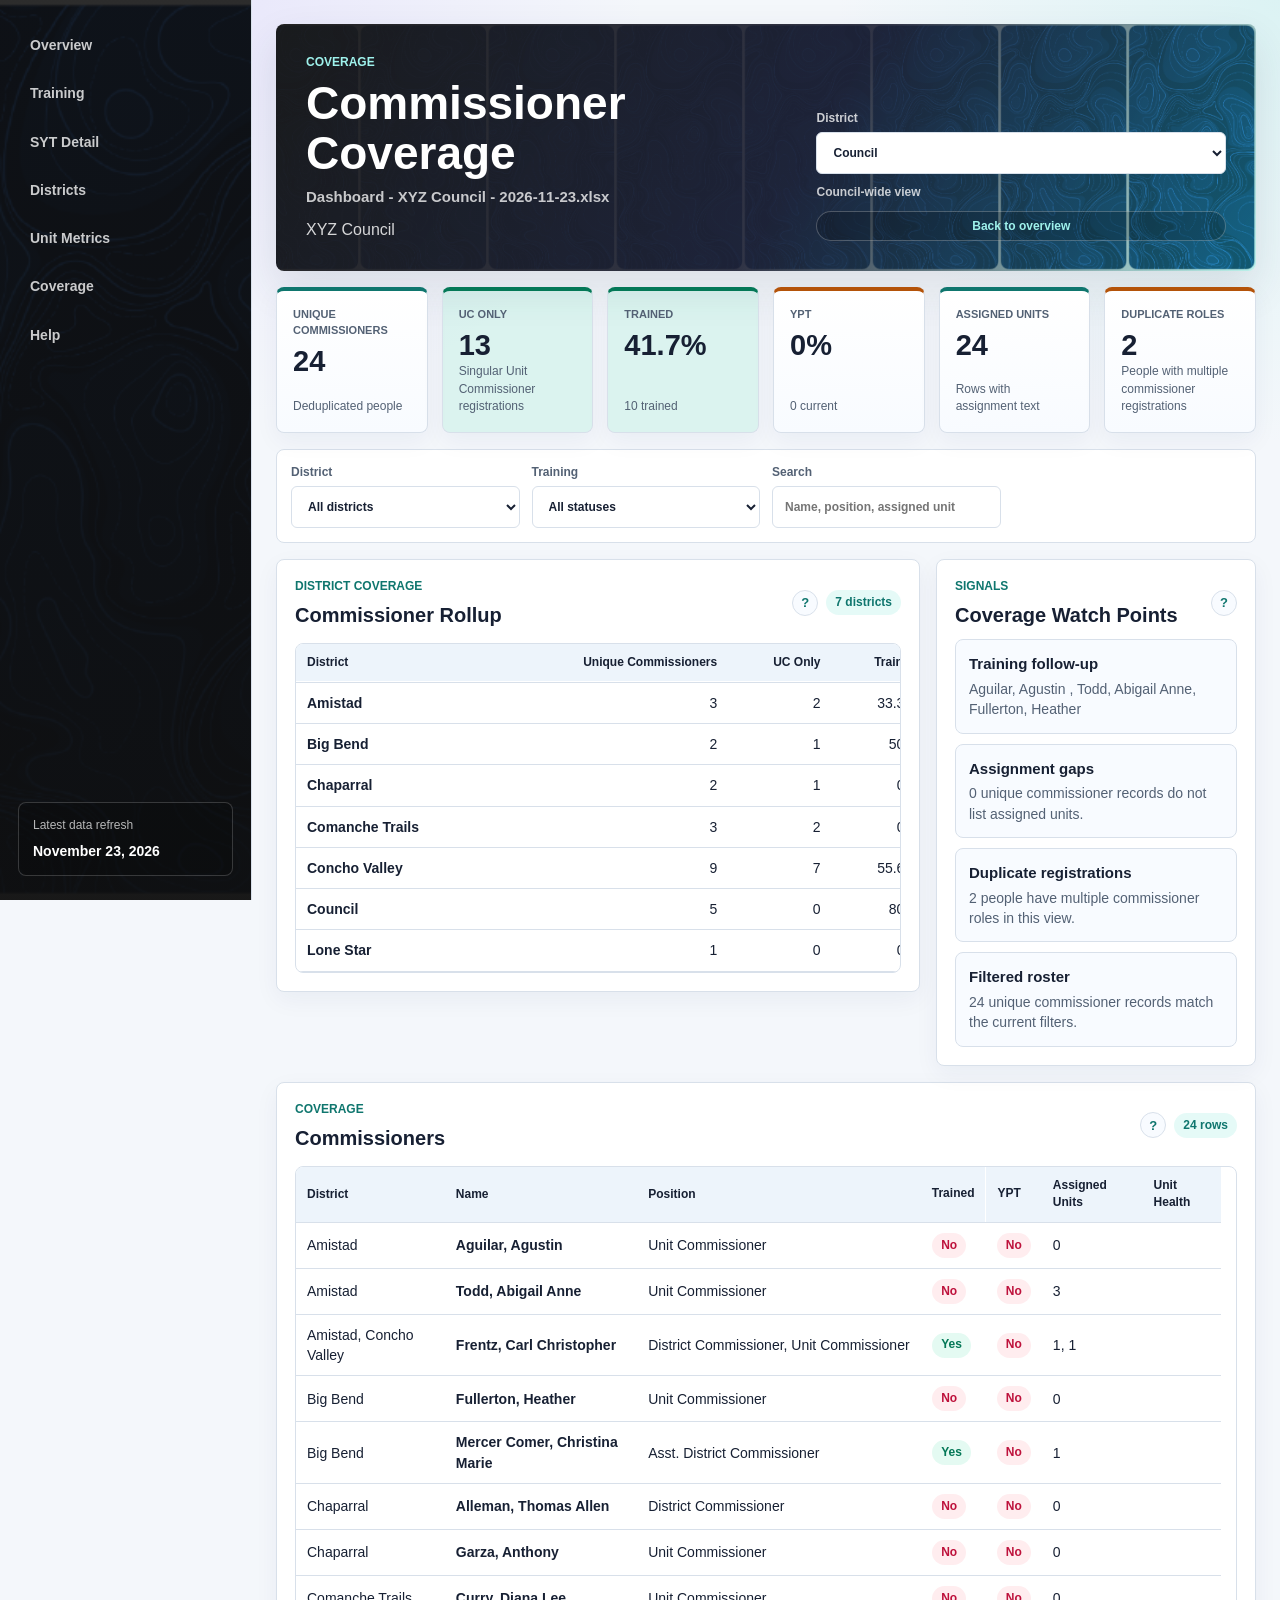
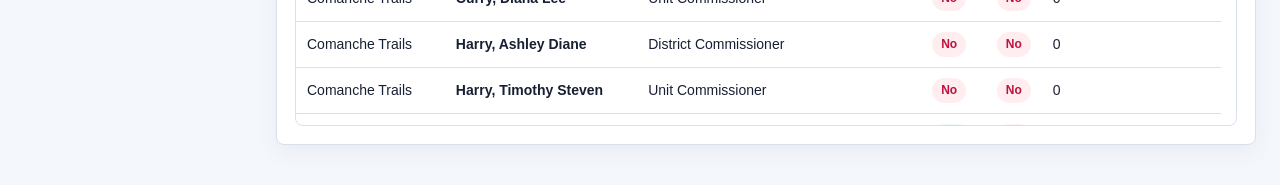
==== commit 8df0c904: "Publish XYZ Council dashboard snapshot" ====
--- a/commissioners.html
+++ b/commissioners.html
@@ -20,14 +20,14 @@
       </nav>
       <div class="sidebar-note">
         <span>Latest data refresh</span>
-        <strong>October 26, 2026</strong>
+        <strong>November 23, 2026</strong>
       </div>
     </aside>
     <main>
       <header class="hero">
         <div>
           <p class="eyebrow">Coverage</p>
-          <h1>Commissioner Coverage <span class="title-data-date">Dashboard - XYZ Council - 2026-10-26.xlsx</span></h1>
+          <h1>Commissioner Coverage <span class="title-data-date">Dashboard - XYZ Council - 2026-11-23.xlsx</span></h1>
           <p class="lede">XYZ Council</p>
         </div>
         <div class="hero-actions masthead-filters" aria-label="Dashboard filters">
@@ -51,7 +51,7 @@
     
     </main>
   </div>
-  <script>window.COUNCIL_DATA = {"name":"XYZ Council","slug":"xyz-council","folder":"/Users/petersargent/Library/CloudStorage/GoogleDrive-peter@imetpetersargent.com/Shared drives/Other Council Metric Reports/XYZ Council","source":"/Users/petersargent/Library/CloudStorage/GoogleDrive-peter@imetpetersargent.com/Shared drives/Other Council Metric Reports/XYZ Council/Dashboard - XYZ Council - 2026-10-26.xlsx","source_name":"Dashboard - XYZ Council - 2026-10-26.xlsx","source_mtime":"2026-10-26T09:48:50","source_url":"https://1drv.ms/x/c/da89e4b29f338fb5/IQBCjhDDpG6bRrBu2JpWItWPAWLmqZPUC7kCabgwTKSwXcw?e=GKfmzH","unit_detail_source_url":null,"council":{"units":68.0,"members":1204.0,"last_year_members":1294.0,"yoy_delta":-90.0,"at_risk_units":49,"healthy_units":4,"commissioners":24,"unit_commissioners_only":13,"duplicate_commissioner_registrations":2,"syt_pct":0.9548762736535662,"pin_pct":null,"yoy_pct":-0.0695517774343122,"at_risk_rate":0.7205882352941176,"healthy_rate":0.058823529411764705,"avg_metric":1.2365196078431373,"retention_rate":0.4895588235294117,"training_pct":0.39343538374023507,"status_counts":{"Needs Attention":5,"Monitor":1}},"districts":[{"district":"Amistad","district_label":"Amistad 02","units":24.0,"members":408.0,"last_year_members":466.0,"yoy_delta":-58.0,"yoy_pct":-0.12446351931330472,"year_end_2025":436.0,"year_end_delta":-28.0,"year_end_pct":-0.06422018348623854,"syt_pct":0.9316770186335404,"pin_pct":null,"retention_rate":0.26625,"district_chair":null,"district_commissioner":"Carl Frentz","field_exec":null,"avg_metric":1.75,"metric_0_2_rate":0.19,"metric_3_rate":0.03,"metric_4_5_rate":0.02,"ul_cc_trained_rate":0.16666666666666666,"small_unit_rate":0.4583333333333333,"membership_yoy_growth_rate":0.6666666666666666,"rank_advancement_rate":0.3333333333333333,"outdoor_rate":0.125,"training_pct":0.4024390243902439,"direct_contact_training_pct":0.39705882352941174,"at_risk_units":19,"healthy_units":2,"at_risk_rate":0.7916666666666666,"healthy_rate":0.08333333333333333,"status":"Needs Attention"},{"district":"Big Bend","district_label":"Big Bend 04","units":2.0,"members":52.0,"last_year_members":46.0,"yoy_delta":6.0,"yoy_pct":0.13043478260869565,"year_end_2025":40.0,"year_end_delta":12.0,"year_end_pct":0.3,"syt_pct":0.9655172413793104,"pin_pct":null,"retention_rate":0.78,"district_chair":"James Fry","district_commissioner":null,"field_exec":null,"avg_metric":0.125,"metric_0_2_rate":1.0,"metric_3_rate":1.0,"metric_4_5_rate":0.0,"ul_cc_trained_rate":0.0,"small_unit_rate":0.041666666666666664,"membership_yoy_growth_rate":0.041666666666666664,"rank_advancement_rate":0.041666666666666664,"outdoor_rate":0.0,"training_pct":0.2413793103448276,"direct_contact_training_pct":0.2222222222222222,"at_risk_units":1,"healthy_units":0,"at_risk_rate":0.5,"healthy_rate":0.0,"status":"Monitor"},{"district":"Chaparral","district_label":"Chaparral 06","units":13.0,"members":382.0,"last_year_members":370.0,"yoy_delta":12.0,"yoy_pct":0.032432432432432434,"year_end_2025":353.0,"year_end_delta":29.0,"year_end_pct":0.0821529745042493,"syt_pct":0.9421487603305785,"pin_pct":null,"retention_rate":0.6153846153846154,"district_chair":null,"district_commissioner":"Thomas Alleman","field_exec":null,"avg_metric":0.9583333333333334,"metric_0_2_rate":0.1,"metric_3_rate":0.03,"metric_4_5_rate":0.0,"ul_cc_trained_rate":0.08333333333333333,"small_unit_rate":0.4166666666666667,"membership_yoy_growth_rate":0.3333333333333333,"rank_advancement_rate":0.125,"outdoor_rate":0.0,"training_pct":0.26119402985074625,"direct_contact_training_pct":0.18604651162790697,"at_risk_units":10,"healthy_units":0,"at_risk_rate":0.7692307692307693,"healthy_rate":0.0,"status":"Needs Attention"},{"district":"Comanche Trails","district_label":"Comanche Trails 02","units":7.0,"members":143.0,"last_year_members":149.0,"yoy_delta":-6.0,"yoy_pct":-0.040268456375838924,"year_end_2025":122.0,"year_end_delta":21.0,"year_end_pct":0.1721311475409836,"syt_pct":0.912621359223301,"pin_pct":null,"retention_rate":0.5157142857142857,"district_chair":null,"district_commissioner":"Ashley Harry","field_exec":null,"avg_metric":0.625,"metric_0_2_rate":0.05,"metric_3_rate":1.0,"metric_4_5_rate":1.0,"ul_cc_trained_rate":0.08333333333333333,"small_unit_rate":0.16666666666666666,"membership_yoy_growth_rate":0.16666666666666666,"rank_advancement_rate":0.20833333333333334,"outdoor_rate":0.0,"training_pct":0.3394495412844037,"direct_contact_training_pct":0.2413793103448276,"at_risk_units":5,"healthy_units":1,"at_risk_rate":0.7142857142857143,"healthy_rate":0.14285714285714285,"status":"Needs Attention"},{"district":"Concho Valley","district_label":"Concho Valley 03","units":18.0,"members":172.0,"last_year_members":175.0,"yoy_delta":-3.0,"yoy_pct":-0.017142857142857144,"year_end_2025":188.0,"year_end_delta":-16.0,"year_end_pct":-0.0851063829787234,"syt_pct":0.9936708860759493,"pin_pct":null,"retention_rate":0.6572222222222223,"district_chair":"Samantha Lindsey","district_commissioner":null,"field_exec":null,"avg_metric":1.3333333333333333,"metric_0_2_rate":0.11,"metric_3_rate":0.06,"metric_4_5_rate":1.0,"ul_cc_trained_rate":0.2916666666666667,"small_unit_rate":0.20833333333333334,"membership_yoy_growth_rate":0.375,"rank_advancement_rate":0.3333333333333333,"outdoor_rate":0.125,"training_pct":0.5133689839572193,"direct_contact_training_pct":0.46551724137931033,"at_risk_units":11,"healthy_units":1,"at_risk_rate":0.6111111111111112,"healthy_rate":0.05555555555555555,"status":"Needs Attention"},{"district":"Lone Star","district_label":"Lone Star 05","units":4.0,"members":47.0,"last_year_members":88.0,"yoy_delta":-41.0,"yoy_pct":-0.4659090909090909,"year_end_2025":78.0,"year_end_delta":-31.0,"year_end_pct":-0.3974358974358974,"syt_pct":1.0,"pin_pct":null,"retention_rate":0.475,"district_chair":null,"district_commissioner":"Anthony Miranda","field_exec":null,"avg_metric":0.25,"metric_0_2_rate":0.03,"metric_3_rate":1.0,"metric_4_5_rate":0.0,"ul_cc_trained_rate":0.041666666666666664,"small_unit_rate":0.08333333333333333,"membership_yoy_growth_rate":0.0,"rank_advancement_rate":0.125,"outdoor_rate":0.0,"training_pct":0.4,"direct_contact_training_pct":0.25,"at_risk_units":3,"healthy_units":0,"at_risk_rate":0.75,"healthy_rate":0.0,"status":"Needs Attention"}],"training":{"available":true,"dive":{"available":true,"council":{"district":"XYZ Council","district_label":"XYZ Council","all_scouters_pct":0.3877551020408163,"direct_contact_pct":0.336322869955157,"all_scouters_count":null,"direct_contact_count":null},"districts":[{"district":"Amistad","district_label":"Amistad 02","all_scouters_pct":0.4024390243902439,"direct_contact_pct":0.39705882352941174,"all_scouters_count":164,"direct_contact_count":68},{"district":"Big Bend","district_label":"Big Bend 04","all_scouters_pct":0.2413793103448276,"direct_contact_pct":0.2222222222222222,"all_scouters_count":29,"direct_contact_count":9},{"district":"Chaparral","district_label":"Chaparral 06","all_scouters_pct":0.26119402985074625,"direct_contact_pct":0.18604651162790697,"all_scouters_count":134,"direct_contact_count":43},{"district":"Comanche Trails","district_label":"Comanche Trails 02","all_scouters_pct":0.3394495412844037,"direct_contact_pct":0.2413793103448276,"all_scouters_count":109,"direct_contact_count":29},{"district":"Concho Valley","district_label":"Concho Valley 03","all_scouters_pct":0.5133689839572193,"direct_contact_pct":0.46551724137931033,"all_scouters_count":187,"direct_contact_count":58},{"district":"Lone Star","district_label":"Lone Star 05","all_scouters_pct":0.4,"direct_contact_pct":0.25,"all_scouters_count":35,"direct_contact_count":16}],"cant_camp_available":false,"direct_contact_honor_roll":[{"district":"Amistad","unit":"Pack 2543 F"},{"district":"Amistad","unit":"Post 921"},{"district":"Amistad","unit":"Troop 2543 B"},{"district":"Chaparral","unit":"Pack 317 F"},{"district":"Concho Valley","unit":"Pack 36 F"},{"district":"Concho Valley","unit":"Post 1903"}],"all_scouters_honor_roll":[{"district":"Amistad","unit":"Pack 2543 F"},{"district":"Chaparral","unit":"Troop 19 B"},{"district":"Concho Valley","unit":"Pack 36 F"},{"district":"Concho Valley","unit":"Post 1903"},{"district":"Lone Star","unit":"Troop 27 B"}],"no_baloo_packs":[],"cant_camp_troops":[]},"people":{"available":true,"total":686,"trained":266,"trained_pct":0.3877551020408163,"direct_contact":223,"direct_contact_trained":75,"direct_contact_trained_pct":0.336322869955157,"districts":[{"district":"Big Bend","total":29,"trained":7,"trained_pct":0.2413793103448276,"direct_contact":9,"direct_contact_trained":2,"direct_contact_trained_pct":0.2222222222222222},{"district":"Chaparral","total":134,"trained":35,"trained_pct":0.26119402985074625,"direct_contact":43,"direct_contact_trained":8,"direct_contact_trained_pct":0.18604651162790697},{"district":"Comanche Trails","total":109,"trained":37,"trained_pct":0.3394495412844037,"direct_contact":29,"direct_contact_trained":7,"direct_contact_trained_pct":0.2413793103448276},{"district":"Council","total":28,"trained":11,"trained_pct":0.39285714285714285,"direct_contact":0,"direct_contact_trained":0,"direct_contact_trained_pct":null},{"district":"Lone Star","total":35,"trained":14,"trained_pct":0.4,"direct_contact":16,"direct_contact_trained":4,"direct_contact_trained_pct":0.25},{"district":"Amistad","total":164,"trained":66,"trained_pct":0.4024390243902439,"direct_contact":68,"direct_contact_trained":27,"direct_contact_trained_pct":0.39705882352941174},{"district":"Concho Valley","total":187,"trained":96,"trained_pct":0.5133689839572193,"direct_contact":58,"direct_contact_trained":27,"direct_contact_trained_pct":0.46551724137931033}],"rows":[{"district":"Council","unit":"","unit_type":"","name":"Alleman, Thomas Allen","position":"Council Executive Board Member","trained":false,"direct_contact":false,"mandatory_codes":"","classroom_codes":"H91","online_codes":"SCO_1000, SCO_1002, SCO_16001, SCO_16002, SCO_16003, SCO_16004, SCO_16005, SCO_16006, SCO_16007, SCO_16008, SCO_16009","syt_expires":"2027-02-05T00:00:00","hazardous_weather_expires":null,"baloo_expires":null,"iols_trained":false},{"district":"Council","unit":"","unit_type":"","name":"Baker, David Weldon","position":"Council Vice-President","trained":false,"direct_contact":false,"mandatory_codes":"SCO_1264","classroom_codes":"H109","online_codes":"SCO_1000, SCO_1002, SCO_16001, SCO_16002, SCO_16003, SCO_16004, SCO_16005, SCO_16006, SCO_16007, SCO_16008, SCO_16009, SCO_16010, SCO_16011","syt_expires":"2027-09-19T00:00:00","hazardous_weather_expires":null,"baloo_expires":null,"iols_trained":false},{"district":"Council","unit":"","unit_type":"","name":"Bergmann, Daniel Roy","position":"Council Executive Board Member","trained":true,"direct_contact":false,"mandatory_codes":"","classroom_codes":"","online_codes":"","syt_expires":"2027-08-26T00:00:00","hazardous_weather_expires":null,"baloo_expires":null,"iols_trained":false},{"district":"Council","unit":"","unit_type":"","name":"Bignall, Matthew Michael","position":"Merit Badge Counselor","trained":false,"direct_contact":false,"mandatory_codes":"","classroom_codes":"D76","online_codes":"SCO_486","syt_expires":"2026-12-09T00:00:00","hazardous_weather_expires":null,"baloo_expires":null,"iols_trained":false},{"district":"Council","unit":"","unit_type":"","name":"Bignall, Patricia Neipuni","position":"Merit Badge Counselor","trained":true,"direct_contact":false,"mandatory_codes":"","classroom_codes":"","online_codes":"","syt_expires":"2026-10-16T00:00:00","hazardous_weather_expires":null,"baloo_expires":null,"iols_trained":false},{"district":"Council","unit":"","unit_type":"","name":"Brody, Patrick Steven","position":"Council Executive Board Member","trained":false,"direct_contact":false,"mandatory_codes":"","classroom_codes":"H91","online_codes":"SCO_1000, SCO_1002, SCO_16001, SCO_16002, SCO_16003, SCO_16004, SCO_16005, SCO_16006, SCO_16007, SCO_16008, SCO_16009","syt_expires":"2027-02-15T00:00:00","hazardous_weather_expires":null,"baloo_expires":null,"iols_trained":false},{"district":"Council","unit":"","unit_type":"","name":"Davis, Deborah ","position":"Merit Badge Counselor","trained":true,"direct_contact":false,"mandatory_codes":"","classroom_codes":"","online_codes":"","syt_expires":"2027-06-03T00:00:00","hazardous_weather_expires":null,"baloo_expires":null,"iols_trained":false},{"district":"Council","unit":"","unit_type":"","name":"Davis, Randy Michael","position":"Merit Badge Counselor","trained":true,"direct_contact":false,"mandatory_codes":"","classroom_codes":"","online_codes":"","syt_expires":"2026-12-03T00:00:00","hazardous_weather_expires":null,"baloo_expires":null,"iols_trained":false},{"district":"Council","unit":"","unit_type":"","name":"Franke, Kevin Thomas","position":"Assistant Council Commissioner","trained":true,"direct_contact":false,"mandatory_codes":"","classroom_codes":"","online_codes":"","syt_expires":"2027-03-28T00:00:00","hazardous_weather_expires":null,"baloo_expires":null,"iols_trained":false},{"district":"Council","unit":"","unit_type":"","name":"Franke, Kevin Thomas","position":"Merit Badge Counselor","trained":true,"direct_contact":false,"mandatory_codes":"","classroom_codes":"","online_codes":"","syt_expires":"2027-03-28T00:00:00","hazardous_weather_expires":null,"baloo_expires":null,"iols_trained":false},{"district":"Council","unit":"","unit_type":"","name":"Gillian, John Thomas","position":"Council Commissioner","trained":true,"direct_contact":false,"mandatory_codes":"","classroom_codes":"","online_codes":"","syt_expires":"2026-11-18T00:00:00","hazardous_weather_expires":null,"baloo_expires":null,"iols_trained":false},{"district":"Council","unit":"","unit_type":"","name":"Grimm, Kenneth ","position":"Council Executive Board Member","trained":false,"direct_contact":false,"mandatory_codes":"","classroom_codes":"H91","online_codes":"SCO_1000, SCO_1002, SCO_16001, SCO_16002, SCO_16003, SCO_16004, SCO_16005, SCO_16006, SCO_16007, SCO_16008, SCO_16009","syt_expires":"2026-12-07T00:00:00","hazardous_weather_expires":null,"baloo_expires":null,"iols_trained":false},{"district":"Council","unit":"","unit_type":"","name":"Harry, Steven Fred","position":"Council Executive Board Member","trained":false,"direct_contact":false,"mandatory_codes":"","classroom_codes":"H91","online_codes":"SCO_1000, SCO_1002, SCO_16001, SCO_16002, SCO_16003, SCO_16004, SCO_16005, SCO_16006, SCO_16007, SCO_16008, SCO_16009","syt_expires":"2027-03-29T00:00:00","hazardous_weather_expires":null,"baloo_expires":null,"iols_trained":false},{"district":"Council","unit":"","unit_type":"","name":"Houston, Bill ","position":"Council Commissioner","trained":true,"direct_contact":false,"mandatory_codes":"","classroom_codes":"","online_codes":"","syt_expires":"2026-11-17T00:00:00","hazardous_weather_expires":null,"baloo_expires":null,"iols_trained":false},{"district":"Council","unit":"","unit_type":"","name":"Houston, Bill ","position":"Merit Badge Counselor","trained":true,"direct_contact":false,"mandatory_codes":"","classroom_codes":"","online_codes":"","syt_expires":"2026-11-17T00:00:00","hazardous_weather_expires":null,"baloo_expires":null,"iols_trained":false},{"district":"Council","unit":"","unit_type":"","name":"Keese, Darrell Dwayne","position":"Council Executive Board Member","trained":false,"direct_contact":false,"mandatory_codes":"","classroom_codes":"H91","online_codes":"SCO_1000, SCO_1002, SCO_16001, SCO_16002, SCO_16003, SCO_16004, SCO_16005, SCO_16006, SCO_16007, SCO_16008, SCO_16009","syt_expires":"2027-10-21T00:00:00","hazardous_weather_expires":null,"baloo_expires":null,"iols_trained":false},{"district":"Council","unit":"","unit_type":"","name":"Lunsford, Donnie Lee","position":"Council Executive Board Member","trained":false,"direct_contact":false,"mandatory_codes":"","classroom_codes":"H91","online_codes":"SCO_16001, SCO_16002, SCO_16003, SCO_16004, SCO_16005, SCO_16006, SCO_16007, SCO_16008, SCO_16009","syt_expires":"2026-12-12T00:00:00","hazardous_weather_expires":null,"baloo_expires":null,"iols_trained":false},{"district":"Council","unit":"","unit_type":"","name":"Lunsford, Douglas Lance","position":"Roundtable Commissioner","trained":false,"direct_contact":false,"mandatory_codes":"","classroom_codes":"SCO_782, SCO_783, SCO_784, SCO_785, SCO_786, SCO_787, SCO_904","online_codes":"","syt_expires":"2027-04-07T00:00:00","hazardous_weather_expires":null,"baloo_expires":null,"iols_trained":false},{"district":"Council","unit":"","unit_type":"","name":"Mahler, Lisa Dennis","position":"Council Executive Board Member","trained":false,"direct_contact":false,"mandatory_codes":"","classroom_codes":"H91","online_codes":"SCO_16001, SCO_16002, SCO_16003, SCO_16004, SCO_16005, SCO_16006, SCO_16007, SCO_16008, SCO_16009","syt_expires":"2026-11-28T00:00:00","hazardous_weather_expires":null,"baloo_expires":null,"iols_trained":false},{"district":"Council","unit":"","unit_type":"","name":"Marston, David Douglas","position":"Council Executive Board Member","trained":false,"direct_contact":false,"mandatory_codes":"","classroom_codes":"H91","online_codes":"SCO_1000, SCO_1002, SCO_16001, SCO_16002, SCO_16003, SCO_16004, SCO_16005, SCO_16006, SCO_16007, SCO_16008, SCO_16009","syt_expires":"2027-04-21T00:00:00","hazardous_weather_expires":null,"baloo_expires":null,"iols_trained":false},{"district":"Council","unit":"","unit_type":"","name":"Orona, Robert Lee","position":"Council Executive Board Member","trained":false,"direct_contact":false,"mandatory_codes":"","classroom_codes":"H91","online_codes":"SCO_1000, SCO_1002, SCO_16001, SCO_16002, SCO_16003, SCO_16004, SCO_16005, SCO_16006, SCO_16007, SCO_16008, SCO_16009","syt_expires":"2027-09-24T00:00:00","hazardous_weather_expires":null,"baloo_expires":null,"iols_trained":false},{"district":"Council","unit":"","unit_type":"","name":"Pinson, Brandon Wade","position":"Council Executive Board Member","trained":false,"direct_contact":false,"mandatory_codes":"Y01","classroom_codes":"H91","online_codes":"SCO_1000, SCO_1002, SCO_16001, SCO_16002, SCO_16003, SCO_16004, SCO_16005, SCO_16006, SCO_16007, SCO_16008, SCO_16009","syt_expires":"2026-10-01T00:00:00","hazardous_weather_expires":null,"baloo_expires":null,"iols_trained":false},{"district":"Council","unit":"","unit_type":"","name":"Sloan, Mary Janet","position":"Merit Badge Counselor","trained":false,"direct_contact":false,"mandatory_codes":"","classroom_codes":"D76","online_codes":"SCO_471, SCO_472, SCO_474, SCO_486","syt_expires":"2027-02-11T00:00:00","hazardous_weather_expires":null,"baloo_expires":null,"iols_trained":false},{"district":"Council","unit":"","unit_type":"","name":"Strouhal, Paul Brian","position":"Council Executive Board Member","trained":false,"direct_contact":false,"mandatory_codes":"","classroom_codes":"H91","online_codes":"SCO_1000, SCO_1002, SCO_16001, SCO_16002, SCO_16003, SCO_16004, SCO_16005, SCO_16006, SCO_16007, SCO_16008, SCO_16009","syt_expires":"2027-07-24T00:00:00","hazardous_weather_expires":null,"baloo_expires":null,"iols_trained":false},{"district":"Council","unit":"","unit_type":"","name":"Terrill, Michael Burton","position":"Council President","trained":false,"direct_contact":false,"mandatory_codes":"SCO_1264","classroom_codes":"H109","online_codes":"SCO_1000, SCO_1002, SCO_16001, SCO_16002, SCO_16003, SCO_16004, SCO_16005, SCO_16006, SCO_16007, SCO_16008, SCO_16009, SCO_16010, SCO_16011","syt_expires":"2027-06-19T00:00:00","hazardous_weather_expires":null,"baloo_expires":null,"iols_trained":false},{"district":"Council","unit":"","unit_type":"","name":"Wagoner, Dan ","position":"Council Executive Board Member","trained":false,"direct_contact":false,"mandatory_codes":"","classroom_codes":"H91","online_codes":"SCO_1000, SCO_1002, SCO_16001, SCO_16002, SCO_16003, SCO_16004, SCO_16005, SCO_16006, SCO_16007, SCO_16008, SCO_16009","syt_expires":"2027-10-11T00:00:00","hazardous_weather_expires":null,"baloo_expires":null,"iols_trained":false},{"district":"Council","unit":"","unit_type":"","name":"Ward, Spencer Ryan","position":"Assistant Council Commissioner","trained":true,"direct_contact":false,"mandatory_codes":"","classroom_codes":"","online_codes":"","syt_expires":"2027-05-14T00:00:00","hazardous_weather_expires":null,"baloo_expires":null,"iols_trained":false},{"district":"Council","unit":"","unit_type":"","name":"Woodall, James Matthew","position":"Council Executive Board Member","trained":true,"direct_contact":false,"mandatory_codes":"","classroom_codes":"","online_codes":"","syt_expires":"2027-06-06T00:00:00","hazardous_weather_expires":null,"baloo_expires":null,"iols_trained":false},{"district":"Amistad","unit":"","unit_type":"","name":"Adam, Benjamin Jeffrey","position":"District Member-at-Large","trained":false,"direct_contact":false,"mandatory_codes":"","classroom_codes":"","online_codes":"SCO_1000, SCO_1002, SCO_1004, SCO_1005, SCO_1006, SCO_1007, SCO_11012, SCO_11013, SCO_11016, SCO_11017, SCO_11059, SCO_1109, SCO_11105, SCO_11106, SCO_11107, SCO_11108, SCO_1264, SCO_1502, SCO_1503, SCO_1504, SCO_1505, SCO_1508, SCO_1509, SCO_1510, SCO_607","syt_expires":"2027-06-13T00:00:00","hazardous_weather_expires":null,"baloo_expires":null,"iols_trained":false},{"district":"Amistad","unit":"","unit_type":"","name":"Aguilar, Agustin ","position":"Unit Commissioner","trained":false,"direct_contact":false,"mandatory_codes":"","classroom_codes":"D20","online_codes":"SCO_770, SCO_771, SCO_772, SCO_773, SCO_774, SCO_775, SCO_776, SCO_777, SCO_778, SCO_779, SCO_780, SCO_781","syt_expires":"2027-07-09T00:00:00","hazardous_weather_expires":null,"baloo_expires":null,"iols_trained":false},{"district":"Amistad","unit":"","unit_type":"","name":"Beltran, David Selvino","position":"District Member-at-Large","trained":false,"direct_contact":false,"mandatory_codes":"","classroom_codes":"","online_codes":"SCO_1000, SCO_1002, SCO_1004, SCO_1005, SCO_1006, SCO_1007, SCO_11012, SCO_11013, SCO_11016, SCO_11017, SCO_11059, SCO_1109, SCO_11105, SCO_11106, SCO_11107, SCO_11108, SCO_1264, SCO_1502, SCO_1503, SCO_1504, SCO_1505, SCO_1508, SCO_1509, SCO_1510, SCO_607","syt_expires":"2027-01-20T00:00:00","hazardous_weather_expires":null,"baloo_expires":null,"iols_trained":false},{"district":"Amistad","unit":"","unit_type":"","name":"Blackwell, Karen Dyer","position":"Merit Badge Counselor","trained":true,"direct_contact":false,"mandatory_codes":"","classroom_codes":"","online_codes":"","syt_expires":"2027-10-09T00:00:00","hazardous_weather_expires":null,"baloo_expires":null,"iols_trained":false},{"district":"Amistad","unit":"","unit_type":"","name":"Frentz, Carl Christopher","position":"District Commissioner","trained":true,"direct_contact":false,"mandatory_codes":"","classroom_codes":"","online_codes":"","syt_expires":"2027-05-18T00:00:00","hazardous_weather_expires":null,"baloo_expires":null,"iols_trained":false},{"district":"Amistad","unit":"","unit_type":"","name":"Jones, Vanessa Lynn","position":"Merit Badge Counselor","trained":true,"direct_contact":false,"mandatory_codes":"","classroom_codes":"","online_codes":"","syt_expires":"2027-10-22T00:00:00","hazardous_weather_expires":null,"baloo_expires":null,"iols_trained":false},{"district":"Amistad","unit":"","unit_type":"","name":"McElwain, James Hubert","position":"Merit Badge Counselor","trained":true,"direct_contact":false,"mandatory_codes":"","classroom_codes":"","online_codes":"","syt_expires":"2026-12-09T00:00:00","hazardous_weather_expires":null,"baloo_expires":null,"iols_trained":false},{"district":"Amistad","unit":"","unit_type":"","name":"Meyer, David Ray","position":"Merit Badge Counselor","trained":false,"direct_contact":false,"mandatory_codes":"","classroom_codes":"D76","online_codes":"SCO_471, SCO_472, SCO_474, SCO_486","syt_expires":"2027-06-21T00:00:00","hazardous_weather_expires":null,"baloo_expires":null,"iols_trained":false},{"district":"Amistad","unit":"","unit_type":"","name":"Palmer, Robin Anne","position":"District Committee Member","trained":false,"direct_contact":false,"mandatory_codes":"","classroom_codes":"D61","online_codes":"SCO_1002, SCO_1004, SCO_1005, SCO_1006, SCO_1007, SCO_11012, SCO_11013, SCO_11016, SCO_11017, SCO_11059, SCO_11107, SCO_11108, SCO_1264, SCO_1502, SCO_1503, SCO_1504, SCO_1508, SCO_1509, SCO_1510, SCO_607","syt_expires":"2027-03-15T00:00:00","hazardous_weather_expires":null,"baloo_expires":null,"iols_trained":false},{"district":"Amistad","unit":"","unit_type":"","name":"Shinaberry, John Adam","position":"Merit Badge Counselor","trained":false,"direct_contact":false,"mandatory_codes":"","classroom_codes":"D76","online_codes":"SCO_471, SCO_472, SCO_474, SCO_486","syt_expires":"2027-09-27T00:00:00","hazardous_weather_expires":null,"baloo_expires":null,"iols_trained":false},{"district":"Amistad","unit":"","unit_type":"","name":"Todd, Abigail Anne","position":"Unit Commissioner","trained":false,"direct_contact":false,"mandatory_codes":"","classroom_codes":"D20","online_codes":"SCO_770, SCO_771, SCO_772, SCO_773, SCO_774, SCO_775, SCO_776, SCO_777, SCO_778, SCO_779, SCO_780, SCO_781","syt_expires":"2027-09-02T00:00:00","hazardous_weather_expires":null,"baloo_expires":null,"iols_trained":false},{"district":"Amistad","unit":"Pack 95 F","unit_type":"Pack","name":"Beltran, David Selvino","position":"Committee Member","trained":false,"direct_contact":false,"mandatory_codes":"","classroom_codes":"C60","online_codes":"SCO_459","syt_expires":"2027-01-20T00:00:00","hazardous_weather_expires":null,"baloo_expires":null,"iols_trained":false},{"district":"Amistad","unit":"Pack 95 F","unit_type":"Pack","name":"Guerra, Lorenzo Alejandro","position":"Council Unit Representative","trained":false,"direct_contact":false,"mandatory_codes":"","classroom_codes":"D72","online_codes":"SCO_267, SCO_268, SCO_269, SCO_270","syt_expires":"2027-04-14T00:00:00","hazardous_weather_expires":null,"baloo_expires":null,"iols_trained":false},{"district":"Amistad","unit":"Pack 95 F","unit_type":"Pack","name":"Guerra, Santiago Emmanuel","position":"Assistant Cubmaster","trained":false,"direct_contact":true,"mandatory_codes":"","classroom_codes":"C40","online_codes":"SCO_450, SCO_451, SCO_453, SCO_454, SCO_457, SCO_458, SCO_460, SCO_461, SCO_462, SCO_463, SCO_464, SCO_465, SCO_466","syt_expires":"2027-02-16T00:00:00","hazardous_weather_expires":"SCO_800","baloo_expires":null,"iols_trained":false},{"district":"Amistad","unit":"Pack 95 F","unit_type":"Pack","name":"Larsen, Mathew Jacob","position":"Den Leader","trained":false,"direct_contact":true,"mandatory_codes":"SCO_800","classroom_codes":"C42","online_codes":"SCO_450, SCO_451, SCO_452, SCO_453, SCO_454, SCO_455, SCO_456, SCO_457, SCO_460, SCO_461, SCO_462, SCO_463, SCO_464, SCO_465, SCO_466","syt_expires":"2027-10-17T00:00:00","hazardous_weather_expires":"SCO_800","baloo_expires":null,"iols_trained":false},{"district":"Amistad","unit":"Pack 95 F","unit_type":"Pack","name":"Ponce, Francisco Ricardo","position":"Assistant Cubmaster","trained":false,"direct_contact":true,"mandatory_codes":"SCO_800","classroom_codes":"C40","online_codes":"SCO_450, SCO_451, SCO_453, SCO_454, SCO_457, SCO_458, SCO_460, SCO_461, SCO_462, SCO_463, SCO_464, SCO_465, SCO_466","syt_expires":"2027-06-11T00:00:00","hazardous_weather_expires":"SCO_800","baloo_expires":null,"iols_trained":false},{"district":"Amistad","unit":"Pack 95 F","unit_type":"Pack","name":"Ponce, Francisco Ricardo","position":"Cubmaster","trained":false,"direct_contact":true,"mandatory_codes":"SCO_800","classroom_codes":"C40","online_codes":"SCO_450, SCO_451, SCO_453, SCO_454, SCO_457, SCO_458, SCO_460, SCO_461, SCO_462, SCO_463, SCO_464, SCO_465, SCO_466","syt_expires":"2027-06-11T00:00:00","hazardous_weather_expires":"SCO_800","baloo_expires":null,"iols_trained":false},{"district":"Amistad","unit":"Pack 95 F","unit_type":"Pack","name":"Rios-Gutierrez, Angelica Amanda","position":"Den Leader","trained":false,"direct_contact":true,"mandatory_codes":"SCO_800","classroom_codes":"C42","online_codes":"SCO_450, SCO_451, SCO_452, SCO_453, SCO_454, SCO_455, SCO_456, SCO_457, SCO_460, SCO_461, SCO_462, SCO_463, SCO_464, SCO_465, SCO_466","syt_expires":"2027-09-05T00:00:00","hazardous_weather_expires":"SCO_800","baloo_expires":null,"iols_trained":false},{"district":"Amistad","unit":"Pack 95 F","unit_type":"Pack","name":"Rubalcaba, Andrew ","position":"Asst. Den Leader","trained":false,"direct_contact":true,"mandatory_codes":"SCO_800","classroom_codes":"C42","online_codes":"SCO_450, SCO_451, SCO_452, SCO_453, SCO_454, SCO_455, SCO_456, SCO_457, SCO_460, SCO_461, SCO_462, SCO_463, SCO_464, SCO_465, SCO_466","syt_expires":"2027-09-01T00:00:00","hazardous_weather_expires":"SCO_800","baloo_expires":null,"iols_trained":false},{"district":"Amistad","unit":"Pack 95 F","unit_type":"Pack","name":"Rubalcaba, Andrew ","position":"Den Leader","trained":false,"direct_contact":true,"mandatory_codes":"SCO_800","classroom_codes":"C42","online_codes":"SCO_450, SCO_451, SCO_452, SCO_453, SCO_454, SCO_455, SCO_456, SCO_457, SCO_460, SCO_461, SCO_462, SCO_463, SCO_464, SCO_465, SCO_466","syt_expires":"2027-09-01T00:00:00","hazardous_weather_expires":"SCO_800","baloo_expires":null,"iols_trained":false},{"district":"Amistad","unit":"Pack 202 F","unit_type":"Pack","name":"Pavlinski, Holly ","position":"Asst. Den Leader","trained":false,"direct_contact":true,"mandatory_codes":"SCO_800","classroom_codes":"C42","online_codes":"SCO_450, SCO_451, SCO_452, SCO_453, SCO_454, SCO_455, SCO_456, SCO_457, SCO_460, SCO_461, SCO_462, SCO_463, SCO_464, SCO_465, SCO_466","syt_expires":"2026-10-31T00:00:00","hazardous_weather_expires":"SCO_800","baloo_expires":null,"iols_trained":false},{"district":"Amistad","unit":"Pack 222 F","unit_type":"Pack","name":"Alcantara, Natalie Paniagua","position":"Cubmaster","trained":false,"direct_contact":true,"mandatory_codes":"SCO_800","classroom_codes":"C40","online_codes":"","syt_expires":"2026-10-28T00:00:00","hazardous_weather_expires":"SCO_800","baloo_expires":null,"iols_trained":false},{"district":"Amistad","unit":"Pack 222 F","unit_type":"Pack","name":"Fleenor, James ","position":"Den Leader","trained":false,"direct_contact":true,"mandatory_codes":"SCO_800","classroom_codes":"C42","online_codes":"SCO_450, SCO_451, SCO_452, SCO_453, SCO_454, SCO_455, SCO_456, SCO_457, SCO_460, SCO_461, SCO_462, SCO_463, SCO_464, SCO_465, SCO_466","syt_expires":"2027-03-08T00:00:00","hazardous_weather_expires":"SCO_800","baloo_expires":null,"iols_trained":false},{"district":"Amistad","unit":"Pack 222 F","unit_type":"Pack","name":"Gomez, Alejandro ","position":"Asst. Den Leader","trained":true,"direct_contact":true,"mandatory_codes":"","classroom_codes":"","online_codes":"","syt_expires":"2027-07-19T00:00:00","hazardous_weather_expires":"SCO_800","baloo_expires":null,"iols_trained":false},{"district":"Amistad","unit":"Pack 222 F","unit_type":"Pack","name":"Herrera, Mayra ","position":"Committee Member","trained":true,"direct_contact":false,"mandatory_codes":"","classroom_codes":"","online_codes":"","syt_expires":"2026-10-17T00:00:00","hazardous_weather_expires":null,"baloo_expires":null,"iols_trained":false},{"district":"Amistad","unit":"Pack 222 F","unit_type":"Pack","name":"Martinez, Priscilla Andrea","position":"Committee Chair","trained":false,"direct_contact":false,"mandatory_codes":"","classroom_codes":"C60","online_codes":"SCO_450, SCO_451, SCO_453, SCO_454, SCO_459, SCO_460, SCO_461, SCO_462, SCO_463, SCO_465, SCO_466, SCO_467, SCO_468, SCO_469","syt_expires":"2027-03-26T00:00:00","hazardous_weather_expires":null,"baloo_expires":null,"iols_trained":false},{"district":"Amistad","unit":"Pack 222 F","unit_type":"Pack","name":"Overfelt, Joshua D","position":"Chartered Organization Rep.","trained":false,"direct_contact":false,"mandatory_codes":"","classroom_codes":"D72","online_codes":"SCO_267, SCO_268, SCO_269, SCO_270","syt_expires":"2027-06-23T00:00:00","hazardous_weather_expires":null,"baloo_expires":null,"iols_trained":false},{"district":"Amistad","unit":"Pack 222 F","unit_type":"Pack","name":"Rodriguez, Pat ","position":"Den Leader","trained":false,"direct_contact":true,"mandatory_codes":"SCO_800, Y01","classroom_codes":"C42","online_codes":"SCO_450, SCO_451, SCO_452, SCO_453, SCO_454, SCO_455, SCO_456, SCO_457, SCO_460, SCO_461, SCO_462, SCO_463, SCO_464, SCO_465, SCO_466","syt_expires":"2026-10-14T00:00:00","hazardous_weather_expires":"SCO_800","baloo_expires":null,"iols_trained":false},{"district":"Amistad","unit":"Pack 222 F","unit_type":"Pack","name":"Soto, Veronica Jo","position":"Committee Member","trained":false,"direct_contact":false,"mandatory_codes":"","classroom_codes":"C60","online_codes":"SCO_450, SCO_451, SCO_454, SCO_459, SCO_460, SCO_461, SCO_462, SCO_463, SCO_466","syt_expires":"2027-03-29T00:00:00","hazardous_weather_expires":null,"baloo_expires":null,"iols_trained":false},{"district":"Amistad","unit":"Pack 267 F","unit_type":"Pack","name":"Dingenary, Mary Falcon","position":"Den Leader","trained":false,"direct_contact":true,"mandatory_codes":"SCO_800","classroom_codes":"C42","online_codes":"SCO_450, SCO_451, SCO_452, SCO_453, SCO_454, SCO_455, SCO_456, SCO_457, SCO_460, SCO_461, SCO_463, SCO_464, SCO_465, SCO_466","syt_expires":"2027-03-13T00:00:00","hazardous_weather_expires":"SCO_800","baloo_expires":null,"iols_trained":false},{"district":"Amistad","unit":"Pack 267 F","unit_type":"Pack","name":"Guerra, Lorenzo Alejandro","position":"Council Unit Representative","trained":false,"direct_contact":false,"mandatory_codes":"","classroom_codes":"D72","online_codes":"SCO_267, SCO_268, SCO_269, SCO_270","syt_expires":"2027-04-14T00:00:00","hazardous_weather_expires":null,"baloo_expires":null,"iols_trained":false},{"district":"Amistad","unit":"Pack 267 F","unit_type":"Pack","name":"Guerra, Santiago Emmanuel","position":"Asst. Den Leader","trained":false,"direct_contact":true,"mandatory_codes":"","classroom_codes":"C42","online_codes":"SCO_450, SCO_451, SCO_452, SCO_453, SCO_454, SCO_455, SCO_456, SCO_457, SCO_460, SCO_461, SCO_462, SCO_463, SCO_464, SCO_465, SCO_466","syt_expires":"2027-02-16T00:00:00","hazardous_weather_expires":"SCO_800","baloo_expires":null,"iols_trained":false},{"district":"Amistad","unit":"Pack 267 F","unit_type":"Pack","name":"Mosqueda, Jennifer Diane","position":"Cubmaster","trained":true,"direct_contact":true,"mandatory_codes":"","classroom_codes":"","online_codes":"","syt_expires":"2027-03-04T00:00:00","hazardous_weather_expires":"SCO_800","baloo_expires":null,"iols_trained":false},{"district":"Amistad","unit":"Pack 280 F","unit_type":"Pack","name":"Blackwell, Karen Dyer","position":"Den Leader","trained":true,"direct_contact":true,"mandatory_codes":"","classroom_codes":"","online_codes":"","syt_expires":"2027-10-09T00:00:00","hazardous_weather_expires":"SCO_800","baloo_expires":null,"iols_trained":false},{"district":"Amistad","unit":"Pack 280 F","unit_type":"Pack","name":"Bowen, Shane ","position":"Den Leader","trained":false,"direct_contact":true,"mandatory_codes":"SCO_800","classroom_codes":"C42","online_codes":"SCO_450, SCO_451, SCO_452, SCO_453, SCO_454, SCO_455, SCO_456, SCO_457, SCO_460, SCO_461, SCO_462, SCO_463, SCO_464, SCO_465, SCO_466","syt_expires":"2027-10-13T00:00:00","hazardous_weather_expires":"SCO_800","baloo_expires":null,"iols_trained":false},{"district":"Amistad","unit":"Pack 280 F","unit_type":"Pack","name":"Cockroft, Kristen ","position":"Committee Member","trained":false,"direct_contact":false,"mandatory_codes":"","classroom_codes":"C60","online_codes":"SCO_450, SCO_451, SCO_454, SCO_459, SCO_460, SCO_461, SCO_462, SCO_463, SCO_466","syt_expires":"2027-09-30T00:00:00","hazardous_weather_expires":null,"baloo_expires":null,"iols_trained":false},{"district":"Amistad","unit":"Pack 280 F","unit_type":"Pack","name":"Erb, Paula Nicole ","position":"Committee Member","trained":false,"direct_contact":false,"mandatory_codes":"","classroom_codes":"C60","online_codes":"SCO_450, SCO_451, SCO_454, SCO_459, SCO_460, SCO_461, SCO_462, SCO_463, SCO_466","syt_expires":"2027-09-01T00:00:00","hazardous_weather_expires":null,"baloo_expires":null,"iols_trained":false},{"district":"Amistad","unit":"Pack 280 F","unit_type":"Pack","name":"Fletcher, Heather Yolanda","position":"Committee Chair","trained":true,"direct_contact":false,"mandatory_codes":"","classroom_codes":"","online_codes":"","syt_expires":"2026-11-21T00:00:00","hazardous_weather_expires":null,"baloo_expires":null,"iols_trained":false},{"district":"Amistad","unit":"Pack 280 F","unit_type":"Pack","name":"Fletcher, Heather Yolanda","position":"Committee Member","trained":true,"direct_contact":false,"mandatory_codes":"","classroom_codes":"","online_codes":"","syt_expires":"2026-11-21T00:00:00","hazardous_weather_expires":null,"baloo_expires":null,"iols_trained":false},{"district":"Amistad","unit":"Pack 280 F","unit_type":"Pack","name":"Guerra, Santiago Emmanuel","position":"Committee Member","trained":false,"direct_contact":false,"mandatory_codes":"","classroom_codes":"C60","online_codes":"SCO_450, SCO_451, SCO_454, SCO_459, SCO_460, SCO_461, SCO_462, SCO_463, SCO_466","syt_expires":"2027-02-16T00:00:00","hazardous_weather_expires":null,"baloo_expires":null,"iols_trained":false},{"district":"Amistad","unit":"Pack 280 F","unit_type":"Pack","name":"Meyer, Angela M","position":"Committee Member","trained":false,"direct_contact":false,"mandatory_codes":"","classroom_codes":"C60","online_codes":"SCO_450, SCO_451, SCO_454, SCO_459, SCO_460, SCO_461, SCO_462, SCO_463, SCO_466","syt_expires":"2027-03-26T00:00:00","hazardous_weather_expires":null,"baloo_expires":null,"iols_trained":false},{"district":"Amistad","unit":"Pack 280 F","unit_type":"Pack","name":"Meyer, David Ray","position":"Chartered Organization Rep.","trained":false,"direct_contact":false,"mandatory_codes":"","classroom_codes":"D72","online_codes":"SCO_267, SCO_268, SCO_269, SCO_270","syt_expires":"2027-06-21T00:00:00","hazardous_weather_expires":null,"baloo_expires":null,"iols_trained":false},{"district":"Amistad","unit":"Pack 280 F","unit_type":"Pack","name":"Meyer, David Ray","position":"Committee Chair","trained":false,"direct_contact":false,"mandatory_codes":"","classroom_codes":"C60","online_codes":"SCO_459, SCO_460, SCO_461, SCO_462, SCO_463, SCO_466, SCO_468, SCO_469","syt_expires":"2027-06-21T00:00:00","hazardous_weather_expires":null,"baloo_expires":null,"iols_trained":false},{"district":"Amistad","unit":"Pack 280 F","unit_type":"Pack","name":"Meyer, David Ray","position":"Committee Member","trained":false,"direct_contact":false,"mandatory_codes":"","classroom_codes":"C60","online_codes":"SCO_459, SCO_460, SCO_461, SCO_462, SCO_463, SCO_466","syt_expires":"2027-06-21T00:00:00","hazardous_weather_expires":null,"baloo_expires":null,"iols_trained":false},{"district":"Amistad","unit":"Pack 280 F","unit_type":"Pack","name":"Shinaberry, Amber Joycelyn","position":"Den Leader","trained":false,"direct_contact":true,"mandatory_codes":"SCO_800","classroom_codes":"C42","online_codes":"SCO_450, SCO_451, SCO_452, SCO_453, SCO_454, SCO_455, SCO_456, SCO_457, SCO_460, SCO_461, SCO_463, SCO_464, SCO_465, SCO_466","syt_expires":"2027-08-24T00:00:00","hazardous_weather_expires":"SCO_800","baloo_expires":null,"iols_trained":false},{"district":"Amistad","unit":"Pack 280 F","unit_type":"Pack","name":"Shinaberry, John Adam","position":"Cubmaster","trained":true,"direct_contact":true,"mandatory_codes":"","classroom_codes":"","online_codes":"","syt_expires":"2027-09-27T00:00:00","hazardous_weather_expires":"SCO_800","baloo_expires":null,"iols_trained":false},{"district":"Amistad","unit":"Pack 479 F","unit_type":"Pack","name":"Field, Johnny Joe","position":"Committee Member","trained":true,"direct_contact":false,"mandatory_codes":"","classroom_codes":"","online_codes":"","syt_expires":"2026-11-10T00:00:00","hazardous_weather_expires":null,"baloo_expires":null,"iols_trained":false},{"district":"Amistad","unit":"Pack 479 F","unit_type":"Pack","name":"Guerra, Lorenzo Alejandro","position":"Council Unit Representative","trained":false,"direct_contact":false,"mandatory_codes":"","classroom_codes":"D72","online_codes":"SCO_267, SCO_268, SCO_269, SCO_270","syt_expires":"2027-04-14T00:00:00","hazardous_weather_expires":null,"baloo_expires":null,"iols_trained":false},{"district":"Amistad","unit":"Pack 479 F","unit_type":"Pack","name":"McNamara, Frances ","position":"Asst. Den Leader","trained":false,"direct_contact":true,"mandatory_codes":"SCO_800","classroom_codes":"C42","online_codes":"SCO_450, SCO_451, SCO_452, SCO_453, SCO_454, SCO_455, SCO_456, SCO_457, SCO_460, SCO_461, SCO_462, SCO_463, SCO_464, SCO_465, SCO_466","syt_expires":"2026-11-30T00:00:00","hazardous_weather_expires":"SCO_800","baloo_expires":null,"iols_trained":false},{"district":"Amistad","unit":"Pack 479 F","unit_type":"Pack","name":"Rodriguez, Mariz ","position":"Cubmaster","trained":false,"direct_contact":true,"mandatory_codes":"Y01","classroom_codes":"C40","online_codes":"","syt_expires":"2026-10-15T00:00:00","hazardous_weather_expires":"SCO_800","baloo_expires":null,"iols_trained":false},{"district":"Amistad","unit":"Pack 479 F","unit_type":"Pack","name":"Rodriguez, Vidal ","position":"Den Leader","trained":false,"direct_contact":true,"mandatory_codes":"SCO_800","classroom_codes":"C42","online_codes":"SCO_450, SCO_451, SCO_452, SCO_453, SCO_454, SCO_455, SCO_456, SCO_457, SCO_460, SCO_461, SCO_462, SCO_463, SCO_464, SCO_465, SCO_466","syt_expires":"2026-11-11T00:00:00","hazardous_weather_expires":"SCO_800","baloo_expires":null,"iols_trained":false},{"district":"Amistad","unit":"Pack 626 F","unit_type":"Pack","name":"Diaz, David Daniel","position":"Chartered Organization Rep.","trained":false,"direct_contact":false,"mandatory_codes":"Y01","classroom_codes":"D72","online_codes":"SCO_267, SCO_268, SCO_269, SCO_270","syt_expires":"2026-10-05T00:00:00","hazardous_weather_expires":null,"baloo_expires":null,"iols_trained":false},{"district":"Amistad","unit":"Pack 626 F","unit_type":"Pack","name":"Diaz, David Daniel","position":"Committee Member","trained":false,"direct_contact":false,"mandatory_codes":"Y01","classroom_codes":"C60","online_codes":"SCO_450, SCO_451, SCO_454, SCO_459, SCO_460, SCO_461, SCO_462, SCO_463, SCO_466","syt_expires":"2026-10-05T00:00:00","hazardous_weather_expires":null,"baloo_expires":null,"iols_trained":false},{"district":"Amistad","unit":"Pack 626 F","unit_type":"Pack","name":"Garcia, Raymond C.","position":"Committee Member","trained":true,"direct_contact":false,"mandatory_codes":"","classroom_codes":"","online_codes":"","syt_expires":"2027-01-27T00:00:00","hazardous_weather_expires":null,"baloo_expires":null,"iols_trained":false},{"district":"Amistad","unit":"Pack 2111 F","unit_type":"Pack","name":"Guerra, Lorenzo Alejandro","position":"Chartered Organization Rep.","trained":false,"direct_contact":false,"mandatory_codes":"","classroom_codes":"D72","online_codes":"SCO_267, SCO_268, SCO_269, SCO_270","syt_expires":"2027-04-14T00:00:00","hazardous_weather_expires":null,"baloo_expires":null,"iols_trained":false},{"district":"Amistad","unit":"Pack 2111 F","unit_type":"Pack","name":"Guerra, Lorenzo Alejandro","position":"Committee Chair","trained":false,"direct_contact":false,"mandatory_codes":"","classroom_codes":"C60","online_codes":"SCO_450, SCO_451, SCO_453, SCO_454, SCO_459, SCO_460, SCO_461, SCO_463, SCO_465, SCO_466, SCO_467, SCO_468, SCO_469","syt_expires":"2027-04-14T00:00:00","hazardous_weather_expires":null,"baloo_expires":null,"iols_trained":false},{"district":"Amistad","unit":"Pack 2378 F","unit_type":"Pack","name":"Ford, Dustin ","position":"Cubmaster","trained":true,"direct_contact":true,"mandatory_codes":"","classroom_codes":"","online_codes":"","syt_expires":"2026-10-29T00:00:00","hazardous_weather_expires":"SCO_800","baloo_expires":null,"iols_trained":false},{"district":"Amistad","unit":"Pack 2378 F","unit_type":"Pack","name":"Frerich, Madison Kathleen","position":"Den Leader","trained":false,"direct_contact":true,"mandatory_codes":"SCO_800","classroom_codes":"C42","online_codes":"","syt_expires":"2026-11-11T00:00:00","hazardous_weather_expires":"SCO_800","baloo_expires":null,"iols_trained":false},{"district":"Amistad","unit":"Pack 2378 F","unit_type":"Pack","name":"Guerra, Lorenzo Alejandro","position":"Council Unit Representative","trained":false,"direct_contact":false,"mandatory_codes":"","classroom_codes":"D72","online_codes":"SCO_267, SCO_268, SCO_269, SCO_270","syt_expires":"2027-04-14T00:00:00","hazardous_weather_expires":null,"baloo_expires":null,"iols_trained":false},{"district":"Amistad","unit":"Pack 2378 F","unit_type":"Pack","name":"Wilson, Britney ","position":"Asst. Den Leader","trained":false,"direct_contact":true,"mandatory_codes":"SCO_800","classroom_codes":"C42","online_codes":"SCO_450, SCO_451, SCO_452, SCO_453, SCO_454, SCO_455, SCO_456, SCO_457, SCO_460, SCO_461, SCO_462, SCO_463, SCO_464, SCO_465, SCO_466","syt_expires":"2026-11-06T00:00:00","hazardous_weather_expires":"SCO_800","baloo_expires":null,"iols_trained":false},{"district":"Amistad","unit":"Pack 2543 F","unit_type":"Pack","name":"Cruz, Victor ","position":"Den Leader","trained":true,"direct_contact":true,"mandatory_codes":"","classroom_codes":"","online_codes":"","syt_expires":"2027-09-15T00:00:00","hazardous_weather_expires":"SCO_800","baloo_expires":null,"iols_trained":false},{"district":"Amistad","unit":"Pack 2543 F","unit_type":"Pack","name":"Escobar, Bianca ","position":"Committee Member","trained":true,"direct_contact":false,"mandatory_codes":"","classroom_codes":"","online_codes":"","syt_expires":"2027-10-16T00:00:00","hazardous_weather_expires":null,"baloo_expires":null,"iols_trained":false},{"district":"Amistad","unit":"Pack 2543 F","unit_type":"Pack","name":"Frausto, Hector Felix","position":"Chartered Organization Rep.","trained":true,"direct_contact":false,"mandatory_codes":"","classroom_codes":"","online_codes":"","syt_expires":"2027-05-31T00:00:00","hazardous_weather_expires":null,"baloo_expires":null,"iols_trained":false},{"district":"Amistad","unit":"Pack 2543 F","unit_type":"Pack","name":"Gutierrez, Jorge Luis","position":"Assistant Cubmaster","trained":true,"direct_contact":true,"mandatory_codes":"","classroom_codes":"","online_codes":"","syt_expires":"2027-06-19T00:00:00","hazardous_weather_expires":"SCO_800","baloo_expires":null,"iols_trained":false},{"district":"Amistad","unit":"Pack 2543 F","unit_type":"Pack","name":"Landois, Olivia ","position":"Committee Member","trained":true,"direct_contact":false,"mandatory_codes":"","classroom_codes":"","online_codes":"","syt_expires":"2027-09-11T00:00:00","hazardous_weather_expires":null,"baloo_expires":null,"iols_trained":false},{"district":"Amistad","unit":"Pack 2543 F","unit_type":"Pack","name":"Landois, Osbaldo ","position":"Den Leader","trained":true,"direct_contact":true,"mandatory_codes":"","classroom_codes":"","online_codes":"","syt_expires":"2027-09-14T00:00:00","hazardous_weather_expires":"SCO_800","baloo_expires":null,"iols_trained":false},{"district":"Amistad","unit":"Pack 2543 F","unit_type":"Pack","name":"McFall, Dorothy ","position":"Committee Chair","trained":true,"direct_contact":false,"mandatory_codes":"","classroom_codes":"","online_codes":"","syt_expires":"2027-05-10T00:00:00","hazardous_weather_expires":null,"baloo_expires":null,"iols_trained":false},{"district":"Amistad","unit":"Pack 2543 F","unit_type":"Pack","name":"McFall, Theodore Patrick","position":"Cubmaster","trained":true,"direct_contact":true,"mandatory_codes":"","classroom_codes":"","online_codes":"","syt_expires":"2027-08-05T00:00:00","hazardous_weather_expires":"SCO_800","baloo_expires":null,"iols_trained":false},{"district":"Amistad","unit":"Pack 2543 F","unit_type":"Pack","name":"Rodriguez, Willie ","position":"Den Leader","trained":true,"direct_contact":true,"mandatory_codes":"","classroom_codes":"","online_codes":"","syt_expires":"2027-05-23T00:00:00","hazardous_weather_expires":"SCO_800","baloo_expires":null,"iols_trained":false},{"district":"Amistad","unit":"Pack 2543 F","unit_type":"Pack","name":"Rosas, Vanesa ","position":"Committee Member","trained":true,"direct_contact":false,"mandatory_codes":"","classroom_codes":"","online_codes":"","syt_expires":"2027-08-11T00:00:00","hazardous_weather_expires":null,"baloo_expires":null,"iols_trained":false},{"district":"Amistad","unit":"Pack 2543 F","unit_type":"Pack","name":"Vega, Jose ","position":"Unit Scouter Reserve","trained":true,"direct_contact":false,"mandatory_codes":"","classroom_codes":"","online_codes":"","syt_expires":"2027-09-10T00:00:00","hazardous_weather_expires":null,"baloo_expires":null,"iols_trained":false},{"district":"Amistad","unit":"Pack 8562 F","unit_type":"Pack","name":"Artiaga, Trinedad Guadalupe","position":"Assistant Cubmaster","trained":false,"direct_contact":true,"mandatory_codes":"SCO_800, Y01","classroom_codes":"C40","online_codes":"SCO_453, SCO_457, SCO_458, SCO_460, SCO_461, SCO_462, SCO_463, SCO_464, SCO_465","syt_expires":"2026-10-16T00:00:00","hazardous_weather_expires":"SCO_800","baloo_expires":null,"iols_trained":false},{"district":"Amistad","unit":"Pack 8562 F","unit_type":"Pack","name":"Beltran, David Selvino","position":"Cubmaster","trained":true,"direct_contact":true,"mandatory_codes":"","classroom_codes":"","online_codes":"","syt_expires":"2027-01-20T00:00:00","hazardous_weather_expires":"SCO_800","baloo_expires":null,"iols_trained":false},{"district":"Amistad","unit":"Pack 8562 F","unit_type":"Pack","name":"Bolivar, Honorio Sionosa","position":"Unit Scouter Reserve","trained":true,"direct_contact":false,"mandatory_codes":"","classroom_codes":"","online_codes":"","syt_expires":"2027-04-02T00:00:00","hazardous_weather_expires":null,"baloo_expires":null,"iols_trained":false},{"district":"Amistad","unit":"Pack 8562 F","unit_type":"Pack","name":"Camarillo, Ruben Joshua","position":"Den Leader","trained":true,"direct_contact":true,"mandatory_codes":"","classroom_codes":"","online_codes":"","syt_expires":"2027-07-02T00:00:00","hazardous_weather_expires":"SCO_800","baloo_expires":null,"iols_trained":false},{"district":"Amistad","unit":"Pack 8562 F","unit_type":"Pack","name":"Flores, Eloisa ","position":"Committee Chair","trained":true,"direct_contact":false,"mandatory_codes":"","classroom_codes":"","online_codes":"","syt_expires":"2026-09-05T00:00:00","hazardous_weather_expires":null,"baloo_expires":null,"iols_trained":false},{"district":"Amistad","unit":"Pack 8562 F","unit_type":"Pack","name":"Flores, Melissa Araceli","position":"Committee Member","trained":false,"direct_contact":false,"mandatory_codes":"","classroom_codes":"C60","online_codes":"SCO_450, SCO_451, SCO_454, SCO_459, SCO_460, SCO_461, SCO_462, SCO_463, SCO_466","syt_expires":"2027-02-01T00:00:00","hazardous_weather_expires":null,"baloo_expires":null,"iols_trained":false},{"district":"Amistad","unit":"Pack 8562 F","unit_type":"Pack","name":"Gutierrez, Ricardo ","position":"Chartered Organization Rep.","trained":false,"direct_contact":false,"mandatory_codes":"Y01","classroom_codes":"D72","online_codes":"SCO_267, SCO_268, SCO_269, SCO_270","syt_expires":"2026-10-22T00:00:00","hazardous_weather_expires":null,"baloo_expires":null,"iols_trained":false},{"district":"Amistad","unit":"Pack 8562 F","unit_type":"Pack","name":"Lozano, Jacqueline ","position":"Committee Member","trained":true,"direct_contact":false,"mandatory_codes":"","classroom_codes":"","online_codes":"","syt_expires":"2027-05-16T00:00:00","hazardous_weather_expires":null,"baloo_expires":null,"iols_trained":false},{"district":"Amistad","unit":"Pack 8562 F","unit_type":"Pack","name":"Perez, Jesus ","position":"Unit Scouter Reserve","trained":true,"direct_contact":false,"mandatory_codes":"","classroom_codes":"","online_codes":"","syt_expires":"2027-04-20T00:00:00","hazardous_weather_expires":null,"baloo_expires":null,"iols_trained":false},{"district":"Amistad","unit":"Post 920","unit_type":"Post","name":"Bernal, Sadee ","position":"Post - Explorer Post Associate Advisor","trained":false,"direct_contact":true,"mandatory_codes":"SCO_800","classroom_codes":"L01","online_codes":"","syt_expires":"2027-07-18T00:00:00","hazardous_weather_expires":"SCO_800","baloo_expires":null,"iols_trained":false},{"district":"Amistad","unit":"Post 920","unit_type":"Post","name":"Ceniceros, Abel ","position":"Post Committee Chair","trained":false,"direct_contact":false,"mandatory_codes":"","classroom_codes":"L01","online_codes":"SCO_303, SCO_306, SCO_308, SCO_315","syt_expires":"2027-07-20T00:00:00","hazardous_weather_expires":null,"baloo_expires":null,"iols_trained":false},{"district":"Amistad","unit":"Post 920","unit_type":"Post","name":"Conejo, Jose ","position":"Post - Explorer Post Associate Advisor","trained":false,"direct_contact":true,"mandatory_codes":"SCO_800","classroom_codes":"L01","online_codes":"SCO_1005, SCO_301, SCO_305, SCO_307, SCO_309, SCO_310, SCO_311, SCO_312, SCO_313, SCO_314, SCO_316, SCO_317","syt_expires":"2027-02-16T00:00:00","hazardous_weather_expires":"SCO_800","baloo_expires":null,"iols_trained":false},{"district":"Amistad","unit":"Post 920","unit_type":"Post","name":"Faria-Jimenez, Alex ","position":"Explorer Post Advisor","trained":false,"direct_contact":true,"mandatory_codes":"SCO_800","classroom_codes":"L01","online_codes":"","syt_expires":"2027-07-17T00:00:00","hazardous_weather_expires":"SCO_800","baloo_expires":null,"iols_trained":false},{"district":"Amistad","unit":"Post 920","unit_type":"Post","name":"Inzunza, Estefania Escobedo","position":"Post - Explorer Post Associate Advisor","trained":true,"direct_contact":true,"mandatory_codes":"","classroom_codes":"","online_codes":"","syt_expires":"2027-04-20T00:00:00","hazardous_weather_expires":"SCO_800","baloo_expires":null,"iols_trained":false},{"district":"Amistad","unit":"Post 920","unit_type":"Post","name":"Lopez Juarez, Victor Erick","position":"Post Committee Member","trained":false,"direct_contact":false,"mandatory_codes":"","classroom_codes":"L01","online_codes":"SCO_303, SCO_306, SCO_308, SCO_315","syt_expires":"2027-07-17T00:00:00","hazardous_weather_expires":null,"baloo_expires":null,"iols_trained":false},{"district":"Amistad","unit":"Post 920","unit_type":"Post","name":"Oleus, Jean ","position":"Post - Explorer Post Associate Advisor","trained":true,"direct_contact":true,"mandatory_codes":"","classroom_codes":"","online_codes":"","syt_expires":"2027-07-22T00:00:00","hazardous_weather_expires":"SCO_800","baloo_expires":null,"iols_trained":false},{"district":"Amistad","unit":"Post 920","unit_type":"Post","name":"Renkema, Daniel ","position":"Post - Explorer Post Associate Advisor","trained":true,"direct_contact":true,"mandatory_codes":"","classroom_codes":"","online_codes":"","syt_expires":"2027-07-15T00:00:00","hazardous_weather_expires":"SCO_800","baloo_expires":null,"iols_trained":false},{"district":"Amistad","unit":"Post 920","unit_type":"Post","name":"Wade, Abdourahmane ","position":"Post - Explorer Post Associate Advisor","trained":false,"direct_contact":true,"mandatory_codes":"SCO_800","classroom_codes":"L01","online_codes":"","syt_expires":"2027-07-17T00:00:00","hazardous_weather_expires":"SCO_800","baloo_expires":null,"iols_trained":false},{"district":"Amistad","unit":"Post 921","unit_type":"Post","name":"Arellano, Julian ","position":"Post Committee Chair","trained":false,"direct_contact":false,"mandatory_codes":"","classroom_codes":"L01","online_codes":"SCO_303, SCO_306, SCO_307, SCO_308, SCO_309, SCO_310, SCO_311, SCO_312, SCO_314, SCO_315, SCO_316","syt_expires":"2027-02-23T00:00:00","hazardous_weather_expires":null,"baloo_expires":null,"iols_trained":false},{"district":"Amistad","unit":"Post 921","unit_type":"Post","name":"Polanco, Melody Amelia","position":"Explorer Post Advisor","trained":true,"direct_contact":true,"mandatory_codes":"","classroom_codes":"","online_codes":"","syt_expires":"N/A","hazardous_weather_expires":"SCO_800","baloo_expires":null,"iols_trained":false},{"district":"Amistad","unit":"Post 921","unit_type":"Post","name":"Trevino, Gabriela ","position":"Explorer Post Advisor","trained":true,"direct_contact":true,"mandatory_codes":"","classroom_codes":"","online_codes":"","syt_expires":"2027-09-22T00:00:00","hazardous_weather_expires":"SCO_800","baloo_expires":null,"iols_trained":false},{"district":"Amistad","unit":"Post 925","unit_type":"Post","name":"Campos, Michael ","position":"Post - Explorer Post Associate Advisor","trained":false,"direct_contact":true,"mandatory_codes":"SCO_800","classroom_codes":"L01","online_codes":"SCO_307, SCO_317","syt_expires":"2027-02-24T00:00:00","hazardous_weather_expires":"SCO_800","baloo_expires":null,"iols_trained":false},{"district":"Amistad","unit":"Post 925","unit_type":"Post","name":"Cazares, Martin ","position":"Post Committee Member","trained":false,"direct_contact":false,"mandatory_codes":"","classroom_codes":"L01","online_codes":"SCO_303, SCO_306, SCO_307, SCO_308, SCO_309, SCO_310, SCO_311, SCO_312, SCO_314, SCO_315, SCO_316","syt_expires":"2027-04-30T00:00:00","hazardous_weather_expires":null,"baloo_expires":null,"iols_trained":false},{"district":"Amistad","unit":"Post 925","unit_type":"Post","name":"Conejo, Jose ","position":"Post - Explorer Post Associate Advisor","trained":false,"direct_contact":true,"mandatory_codes":"SCO_800","classroom_codes":"L01","online_codes":"SCO_1005, SCO_301, SCO_305, SCO_307, SCO_309, SCO_310, SCO_311, SCO_312, SCO_313, SCO_314, SCO_316, SCO_317","syt_expires":"2027-02-16T00:00:00","hazardous_weather_expires":"SCO_800","baloo_expires":null,"iols_trained":false},{"district":"Amistad","unit":"Post 925","unit_type":"Post","name":"Hernandez, Guillermo Alfonso","position":"Post - Explorer Post Associate Advisor","trained":false,"direct_contact":true,"mandatory_codes":"SCO_800","classroom_codes":"L01","online_codes":"SCO_1005, SCO_301, SCO_305, SCO_307, SCO_309, SCO_310, SCO_311, SCO_312, SCO_313, SCO_314, SCO_316, SCO_317","syt_expires":"2027-02-14T00:00:00","hazardous_weather_expires":"SCO_800","baloo_expires":null,"iols_trained":false},{"district":"Amistad","unit":"Post 925","unit_type":"Post","name":"Inzunza, Estefania Escobedo","position":"Explorer Post Advisor","trained":true,"direct_contact":true,"mandatory_codes":"","classroom_codes":"","online_codes":"","syt_expires":"2027-04-20T00:00:00","hazardous_weather_expires":"SCO_800","baloo_expires":null,"iols_trained":false},{"district":"Amistad","unit":"Post 925","unit_type":"Post","name":"Lazo, Carlos Alfredo Alfredo","position":"Post - Explorer Post Associate Advisor","trained":true,"direct_contact":true,"mandatory_codes":"","classroom_codes":"","online_codes":"","syt_expires":"2027-02-19T00:00:00","hazardous_weather_expires":"SCO_800","baloo_expires":null,"iols_trained":false},{"district":"Amistad","unit":"Post 925","unit_type":"Post","name":"Losoya, Jacob Rey","position":"Post Committee Chair","trained":false,"direct_contact":false,"mandatory_codes":"","classroom_codes":"L01","online_codes":"SCO_303, SCO_306, SCO_307, SCO_308, SCO_309, SCO_310, SCO_311, SCO_312, SCO_314, SCO_315, SCO_316","syt_expires":"2027-05-20T00:00:00","hazardous_weather_expires":null,"baloo_expires":null,"iols_trained":false},{"district":"Amistad","unit":"Post 925","unit_type":"Post","name":"Snider, Julianna ","position":"Post Committee Member","trained":false,"direct_contact":false,"mandatory_codes":"","classroom_codes":"L01","online_codes":"SCO_303, SCO_306, SCO_307, SCO_308, SCO_309, SCO_310, SCO_311, SCO_312, SCO_314, SCO_315, SCO_316","syt_expires":"2027-07-24T00:00:00","hazardous_weather_expires":null,"baloo_expires":null,"iols_trained":false},{"district":"Amistad","unit":"Post 925","unit_type":"Post","name":"Teague, Justin Andrew","position":"Post - Explorer Post Associate Advisor","trained":true,"direct_contact":true,"mandatory_codes":"","classroom_codes":"","online_codes":"","syt_expires":"2027-02-14T00:00:00","hazardous_weather_expires":"SCO_800","baloo_expires":null,"iols_trained":false},{"district":"Amistad","unit":"Post 927","unit_type":"Post","name":"Becerra, Cruz Daniel","position":"Post - Explorer Post Associate Advisor","trained":false,"direct_contact":true,"mandatory_codes":"SCO_800","classroom_codes":"L01","online_codes":"SCO_1005, SCO_301, SCO_305, SCO_307, SCO_309, SCO_310, SCO_311, SCO_312, SCO_313, SCO_314, SCO_316, SCO_317","syt_expires":"2026-10-30T00:00:00","hazardous_weather_expires":"SCO_800","baloo_expires":null,"iols_trained":false},{"district":"Amistad","unit":"Post 927","unit_type":"Post","name":"Dritschel, Ryan ","position":"Post - Explorer Post Associate Advisor","trained":false,"direct_contact":true,"mandatory_codes":"SCO_800","classroom_codes":"L01","online_codes":"SCO_1005, SCO_301, SCO_305, SCO_307, SCO_309, SCO_310, SCO_311, SCO_312, SCO_313, SCO_314, SCO_316, SCO_317","syt_expires":"2026-10-29T00:00:00","hazardous_weather_expires":"SCO_800","baloo_expires":null,"iols_trained":false},{"district":"Amistad","unit":"Post 927","unit_type":"Post","name":"Joy, David ","position":"Explorer Post Advisor","trained":false,"direct_contact":true,"mandatory_codes":"SCO_800","classroom_codes":"L01","online_codes":"SCO_1005, SCO_301, SCO_305, SCO_307, SCO_309, SCO_310, SCO_311, SCO_312, SCO_313, SCO_314, SCO_316, SCO_317","syt_expires":"2026-10-27T00:00:00","hazardous_weather_expires":"SCO_800","baloo_expires":null,"iols_trained":false},{"district":"Amistad","unit":"Post 927","unit_type":"Post","name":"Merino Ruiz, Diego Alexander","position":"Post Committee Member","trained":false,"direct_contact":false,"mandatory_codes":"","classroom_codes":"L01","online_codes":"SCO_303, SCO_306, SCO_307, SCO_308, SCO_309, SCO_310, SCO_311, SCO_312, SCO_314, SCO_315, SCO_316","syt_expires":"2026-11-04T00:00:00","hazardous_weather_expires":null,"baloo_expires":null,"iols_trained":false},{"district":"Amistad","unit":"Post 927","unit_type":"Post","name":"Rios, Pamela ","position":"Post Committee Member","trained":false,"direct_contact":false,"mandatory_codes":"","classroom_codes":"L01","online_codes":"SCO_303, SCO_306, SCO_307, SCO_308, SCO_309, SCO_310, SCO_311, SCO_312, SCO_314, SCO_315, SCO_316","syt_expires":"2026-11-03T00:00:00","hazardous_weather_expires":null,"baloo_expires":null,"iols_trained":false},{"district":"Amistad","unit":"Post 927","unit_type":"Post","name":"White, Logan ","position":"Post Committee Chair","trained":false,"direct_contact":false,"mandatory_codes":"","classroom_codes":"L01","online_codes":"SCO_303, SCO_306, SCO_307, SCO_308, SCO_309, SCO_310, SCO_311, SCO_312, SCO_314, SCO_315, SCO_316","syt_expires":"2026-10-29T00:00:00","hazardous_weather_expires":null,"baloo_expires":null,"iols_trained":false},{"district":"Amistad","unit":"Post 2302","unit_type":"Post","name":"Acosta, Raquel ","position":"Post Committee Chair","trained":false,"direct_contact":false,"mandatory_codes":"","classroom_codes":"L01","online_codes":"SCO_303, SCO_306, SCO_307, SCO_308, SCO_309, SCO_310, SCO_311, SCO_312, SCO_314, SCO_315, SCO_316","syt_expires":"2027-06-23T00:00:00","hazardous_weather_expires":null,"baloo_expires":null,"iols_trained":false},{"district":"Amistad","unit":"Post 2302","unit_type":"Post","name":"Galindo, Yvette ","position":"Post Committee Member","trained":false,"direct_contact":false,"mandatory_codes":"","classroom_codes":"L01","online_codes":"SCO_303, SCO_306, SCO_307, SCO_308, SCO_309, SCO_310, SCO_311, SCO_312, SCO_314, SCO_315, SCO_316","syt_expires":"2027-07-08T00:00:00","hazardous_weather_expires":null,"baloo_expires":null,"iols_trained":false},{"district":"Amistad","unit":"Post 2302","unit_type":"Post","name":"Hernandez, Jorge Alberto","position":"Post Committee Member","trained":false,"direct_contact":false,"mandatory_codes":"","classroom_codes":"L01","online_codes":"SCO_303, SCO_306, SCO_307, SCO_308, SCO_309, SCO_310, SCO_311, SCO_312, SCO_314, SCO_315, SCO_316","syt_expires":"2027-07-01T00:00:00","hazardous_weather_expires":null,"baloo_expires":null,"iols_trained":false},{"district":"Amistad","unit":"Post 2303","unit_type":"Post","name":"Figueroa Molina, Kenny Xavier","position":"Post Committee Member","trained":false,"direct_contact":false,"mandatory_codes":"","classroom_codes":"L01","online_codes":"SCO_303, SCO_306, SCO_307, SCO_308, SCO_309, SCO_310, SCO_311, SCO_312, SCO_314, SCO_315, SCO_316","syt_expires":"2027-07-09T00:00:00","hazardous_weather_expires":null,"baloo_expires":null,"iols_trained":false},{"district":"Amistad","unit":"Post 2303","unit_type":"Post","name":"Garza, Jesus Humberto","position":"Explorer Post Advisor","trained":false,"direct_contact":true,"mandatory_codes":"SCO_800","classroom_codes":"L01","online_codes":"","syt_expires":"2027-07-09T00:00:00","hazardous_weather_expires":"SCO_800","baloo_expires":null,"iols_trained":false},{"district":"Amistad","unit":"Post 2303","unit_type":"Post","name":"Gomez, Edgar Israel","position":"Post Committee Chair","trained":false,"direct_contact":false,"mandatory_codes":"","classroom_codes":"L01","online_codes":"SCO_303, SCO_306, SCO_307, SCO_308, SCO_309, SCO_310, SCO_311, SCO_312, SCO_314, SCO_315, SCO_316","syt_expires":"2027-08-10T00:00:00","hazardous_weather_expires":null,"baloo_expires":null,"iols_trained":false},{"district":"Amistad","unit":"Post 2303","unit_type":"Post","name":"Guerra, Lorenzo Alejandro","position":"Post Committee Member","trained":false,"direct_contact":false,"mandatory_codes":"","classroom_codes":"L01","online_codes":"SCO_303, SCO_306, SCO_308, SCO_309, SCO_311, SCO_312, SCO_314, SCO_315, SCO_316","syt_expires":"2027-04-14T00:00:00","hazardous_weather_expires":null,"baloo_expires":null,"iols_trained":false},{"district":"Amistad","unit":"Troop 255 B","unit_type":"Troop","name":"Alderete, Julia Carolina","position":"Unit Scouter Reserve","trained":true,"direct_contact":false,"mandatory_codes":"","classroom_codes":"","online_codes":"","syt_expires":"2026-12-26T00:00:00","hazardous_weather_expires":null,"baloo_expires":null,"iols_trained":false},{"district":"Amistad","unit":"Troop 255 B","unit_type":"Troop","name":"Alderete, Ricardo ","position":"Unit Scouter Reserve","trained":true,"direct_contact":false,"mandatory_codes":"","classroom_codes":"","online_codes":"","syt_expires":"2026-12-26T00:00:00","hazardous_weather_expires":null,"baloo_expires":null,"iols_trained":false},{"district":"Amistad","unit":"Troop 255 B","unit_type":"Troop","name":"Blackwell, Karen Dyer","position":"Committee Member","trained":true,"direct_contact":false,"mandatory_codes":"","classroom_codes":"","online_codes":"","syt_expires":"2027-10-09T00:00:00","hazardous_weather_expires":null,"baloo_expires":null,"iols_trained":false},{"district":"Amistad","unit":"Troop 255 B","unit_type":"Troop","name":"Blackwell, Karen Dyer","position":"Unit Scouter Reserve","trained":true,"direct_contact":false,"mandatory_codes":"","classroom_codes":"","online_codes":"","syt_expires":"2027-10-09T00:00:00","hazardous_weather_expires":null,"baloo_expires":null,"iols_trained":false},{"district":"Amistad","unit":"Troop 255 B","unit_type":"Troop","name":"Casas Ortiz, Sebastian ","position":"Unit College Scouter Reserve","trained":true,"direct_contact":false,"mandatory_codes":"","classroom_codes":"","online_codes":"","syt_expires":"2026-11-23T00:00:00","hazardous_weather_expires":null,"baloo_expires":null,"iols_trained":false},{"district":"Amistad","unit":"Troop 255 B","unit_type":"Troop","name":"Davis, Deborah ","position":"Committee Member","trained":false,"direct_contact":false,"mandatory_codes":"","classroom_codes":"WS10","online_codes":"SCO_473, SCO_476, SCO_481, SCO_485","syt_expires":"2027-06-03T00:00:00","hazardous_weather_expires":null,"baloo_expires":null,"iols_trained":false},{"district":"Amistad","unit":"Troop 255 B","unit_type":"Troop","name":"Davis, Randy Michael","position":"Assistant Scoutmaster","trained":true,"direct_contact":true,"mandatory_codes":"","classroom_codes":"","online_codes":"","syt_expires":"2026-12-03T00:00:00","hazardous_weather_expires":"SCO_800","baloo_expires":null,"iols_trained":true},{"district":"Amistad","unit":"Troop 255 B","unit_type":"Troop","name":"Davis, Zachary Wayne","position":"Assistant Scoutmaster","trained":true,"direct_contact":true,"mandatory_codes":"","classroom_codes":"","online_codes":"","syt_expires":"2026-12-03T00:00:00","hazardous_weather_expires":"SCO_800","baloo_expires":null,"iols_trained":true},{"district":"Amistad","unit":"Troop 255 B","unit_type":"Troop","name":"Fletcher, Heather Yolanda","position":"Unit Scouter Reserve","trained":true,"direct_contact":false,"mandatory_codes":"","classroom_codes":"","online_codes":"","syt_expires":"2026-11-21T00:00:00","hazardous_weather_expires":null,"baloo_expires":null,"iols_trained":false},{"district":"Amistad","unit":"Troop 255 B","unit_type":"Troop","name":"Guerra, Santiago Emmanuel","position":"Unit College Scouter Reserve","trained":true,"direct_contact":false,"mandatory_codes":"","classroom_codes":"","online_codes":"","syt_expires":"2027-02-16T00:00:00","hazardous_weather_expires":null,"baloo_expires":null,"iols_trained":false},{"district":"Amistad","unit":"Troop 255 B","unit_type":"Troop","name":"Jones, Vanessa Lynn","position":"Committee Chair","trained":true,"direct_contact":false,"mandatory_codes":"","classroom_codes":"","online_codes":"","syt_expires":"2027-10-22T00:00:00","hazardous_weather_expires":null,"baloo_expires":null,"iols_trained":false},{"district":"Amistad","unit":"Troop 255 B","unit_type":"Troop","name":"Klasen, Gloria Irene","position":"Committee Member","trained":false,"direct_contact":false,"mandatory_codes":"","classroom_codes":"WS10","online_codes":"SCO_471, SCO_472, SCO_473, SCO_474, SCO_476, SCO_481, SCO_482, SCO_485","syt_expires":"2026-12-03T00:00:00","hazardous_weather_expires":null,"baloo_expires":null,"iols_trained":false},{"district":"Amistad","unit":"Troop 255 B","unit_type":"Troop","name":"Klasen, Gloria Irene","position":"Chartered Organization Rep.","trained":true,"direct_contact":false,"mandatory_codes":"","classroom_codes":"","online_codes":"","syt_expires":"2026-12-03T00:00:00","hazardous_weather_expires":null,"baloo_expires":null,"iols_trained":false},{"district":"Amistad","unit":"Troop 255 B","unit_type":"Troop","name":"Meyer, David Ray","position":"Scoutmaster","trained":false,"direct_contact":true,"mandatory_codes":"","classroom_codes":"S24","online_codes":"SCO_471, SCO_472, SCO_473, SCO_474, SCO_475, SCO_476, SCO_477, SCO_478, SCO_479, SCO_480, SCO_481, SCO_482, SCO_484, SCO_485","syt_expires":"2027-06-21T00:00:00","hazardous_weather_expires":"SCO_800","baloo_expires":null,"iols_trained":true},{"district":"Amistad","unit":"Troop 255 B","unit_type":"Troop","name":"Shinaberry, John Adam","position":"Assistant Scoutmaster","trained":false,"direct_contact":true,"mandatory_codes":"S11","classroom_codes":"S24","online_codes":"SCO_471, SCO_472, SCO_473, SCO_474, SCO_475, SCO_476, SCO_477, SCO_478, SCO_479, SCO_480, SCO_481, SCO_482, SCO_484, SCO_485","syt_expires":"2027-09-27T00:00:00","hazardous_weather_expires":"SCO_800","baloo_expires":null,"iols_trained":false},{"district":"Amistad","unit":"Troop 255 B","unit_type":"Troop","name":"Taylor, Joaquin ","position":"Unit College Scouter Reserve","trained":true,"direct_contact":false,"mandatory_codes":"","classroom_codes":"","online_codes":"","syt_expires":"2027-10-03T00:00:00","hazardous_weather_expires":null,"baloo_expires":null,"iols_trained":false},{"district":"Amistad","unit":"Troop 288 B","unit_type":"Troop","name":"Aguilar, Agustin ","position":"Assistant Scoutmaster","trained":false,"direct_contact":true,"mandatory_codes":"S11, SCO_800","classroom_codes":"S24","online_codes":"SCO_471, SCO_472, SCO_473, SCO_474, SCO_475, SCO_476, SCO_477, SCO_478, SCO_479, SCO_480, SCO_481, SCO_482, SCO_484, SCO_485","syt_expires":"2027-07-09T00:00:00","hazardous_weather_expires":"SCO_800","baloo_expires":null,"iols_trained":false},{"district":"Amistad","unit":"Troop 288 B","unit_type":"Troop","name":"Alamillo, Dalivov ","position":"Committee Member","trained":false,"direct_contact":false,"mandatory_codes":"","classroom_codes":"WS10","online_codes":"SCO_471, SCO_472, SCO_473, SCO_474, SCO_476, SCO_481, SCO_482, SCO_485","syt_expires":"2026-11-26T00:00:00","hazardous_weather_expires":null,"baloo_expires":null,"iols_trained":false},{"district":"Amistad","unit":"Troop 288 B","unit_type":"Troop","name":"Flores, Javier ","position":"Scoutmaster","trained":false,"direct_contact":true,"mandatory_codes":"S11","classroom_codes":"S24","online_codes":"SCO_471, SCO_473, SCO_474, SCO_475, SCO_476, SCO_477, SCO_478, SCO_482, SCO_485","syt_expires":"2027-03-20T00:00:00","hazardous_weather_expires":"SCO_800","baloo_expires":null,"iols_trained":false},{"district":"Amistad","unit":"Troop 479 B","unit_type":"Troop","name":"Alaniz, Amy Marie","position":"Committee Chair","trained":false,"direct_contact":false,"mandatory_codes":"","classroom_codes":"WS10","online_codes":"SCO_479, SCO_483","syt_expires":"2027-01-17T00:00:00","hazardous_weather_expires":null,"baloo_expires":null,"iols_trained":false},{"district":"Amistad","unit":"Troop 479 B","unit_type":"Troop","name":"Alaniz, Jeremiah Jaden","position":"Assistant Scoutmaster","trained":false,"direct_contact":true,"mandatory_codes":"S11","classroom_codes":"S24","online_codes":"SCO_471, SCO_473, SCO_474, SCO_475, SCO_476, SCO_477, SCO_478, SCO_479, SCO_480, SCO_481, SCO_482, SCO_484, SCO_485","syt_expires":"2027-01-15T00:00:00","hazardous_weather_expires":"SCO_800","baloo_expires":null,"iols_trained":false},{"district":"Amistad","unit":"Troop 479 B","unit_type":"Troop","name":"Isenberg, Jeffrey Mark","position":"Assistant Scoutmaster","trained":true,"direct_contact":true,"mandatory_codes":"","classroom_codes":"","online_codes":"","syt_expires":"2026-12-10T00:00:00","hazardous_weather_expires":"SCO_800","baloo_expires":null,"iols_trained":true},{"district":"Amistad","unit":"Troop 479 B","unit_type":"Troop","name":"McElwain, James Hubert","position":"Assistant Scoutmaster","trained":true,"direct_contact":true,"mandatory_codes":"","classroom_codes":"","online_codes":"","syt_expires":"2026-12-09T00:00:00","hazardous_weather_expires":"SCO_800","baloo_expires":null,"iols_trained":true},{"district":"Amistad","unit":"Troop 479 B","unit_type":"Troop","name":"Shimp, Samuel Kline","position":"Assistant Scoutmaster","trained":false,"direct_contact":true,"mandatory_codes":"SCO_800","classroom_codes":"","online_codes":"SCO_471, SCO_472, SCO_473, SCO_474, SCO_475, SCO_476, SCO_477, SCO_478, SCO_479, SCO_480, SCO_481, SCO_482, SCO_484, SCO_485","syt_expires":"2026-11-18T00:00:00","hazardous_weather_expires":"SCO_800","baloo_expires":null,"iols_trained":true},{"district":"Amistad","unit":"Troop 626 B","unit_type":"Troop","name":"Diaz, David Daniel","position":"Chartered Organization Rep.","trained":false,"direct_contact":false,"mandatory_codes":"Y01","classroom_codes":"D72","online_codes":"SCO_267, SCO_268, SCO_269, SCO_270","syt_expires":"2026-10-05T00:00:00","hazardous_weather_expires":null,"baloo_expires":null,"iols_trained":false},{"district":"Amistad","unit":"Troop 626 B","unit_type":"Troop","name":"Garcia, Raymond C.","position":"Committee Member","trained":true,"direct_contact":false,"mandatory_codes":"","classroom_codes":"","online_codes":"","syt_expires":"2027-01-27T00:00:00","hazardous_weather_expires":null,"baloo_expires":null,"iols_trained":false},{"district":"Amistad","unit":"Troop 626 G","unit_type":"Troop","name":"Diaz, David Daniel","position":"Chartered Organization Rep.","trained":false,"direct_contact":false,"mandatory_codes":"Y01","classroom_codes":"D72","online_codes":"SCO_267, SCO_268, SCO_269, SCO_270","syt_expires":"2026-10-05T00:00:00","hazardous_weather_expires":null,"baloo_expires":null,"iols_trained":false},{"district":"Amistad","unit":"Troop 1024 G","unit_type":"Troop","name":"Adam, Benjamin Jeffrey","position":"Committee Member","trained":true,"direct_contact":false,"mandatory_codes":"","classroom_codes":"","online_codes":"","syt_expires":"2027-06-13T00:00:00","hazardous_weather_expires":null,"baloo_expires":null,"iols_trained":false},{"district":"Amistad","unit":"Troop 1024 G","unit_type":"Troop","name":"Adam, Terri Ann","position":"Committee Chair","trained":true,"direct_contact":false,"mandatory_codes":"","classroom_codes":"","online_codes":"","syt_expires":"2027-06-02T00:00:00","hazardous_weather_expires":null,"baloo_expires":null,"iols_trained":false},{"district":"Amistad","unit":"Troop 1024 G","unit_type":"Troop","name":"Blackwell, Karen Dyer","position":"Assistant Scoutmaster","trained":true,"direct_contact":true,"mandatory_codes":"","classroom_codes":"","online_codes":"","syt_expires":"2027-10-09T00:00:00","hazardous_weather_expires":"SCO_800","baloo_expires":null,"iols_trained":true},{"district":"Amistad","unit":"Troop 1024 G","unit_type":"Troop","name":"Blackwell, Karen Dyer","position":"Scoutmaster","trained":true,"direct_contact":true,"mandatory_codes":"","classroom_codes":"","online_codes":"","syt_expires":"2027-10-09T00:00:00","hazardous_weather_expires":"SCO_800","baloo_expires":null,"iols_trained":true},{"district":"Amistad","unit":"Troop 1024 G","unit_type":"Troop","name":"Guerra, Lorenzo Alejandro","position":"Scoutmaster","trained":false,"direct_contact":true,"mandatory_codes":"S11","classroom_codes":"","online_codes":"SCO_471, SCO_473, SCO_474, SCO_475, SCO_476, SCO_477, SCO_478, SCO_482, SCO_485","syt_expires":"2027-04-14T00:00:00","hazardous_weather_expires":"SCO_800","baloo_expires":null,"iols_trained":false},{"district":"Amistad","unit":"Troop 1024 G","unit_type":"Troop","name":"Guerra, Lorenzo Alejandro","position":"Unit Scouter Reserve","trained":true,"direct_contact":false,"mandatory_codes":"","classroom_codes":"","online_codes":"","syt_expires":"2027-04-14T00:00:00","hazardous_weather_expires":null,"baloo_expires":null,"iols_trained":false},{"district":"Amistad","unit":"Troop 1024 G","unit_type":"Troop","name":"Hernandez, Alina Rocio","position":"Assistant Scoutmaster","trained":false,"direct_contact":true,"mandatory_codes":"S11, SCO_800","classroom_codes":"S24","online_codes":"SCO_471, SCO_473, SCO_474, SCO_475, SCO_476, SCO_477, SCO_478, SCO_479, SCO_480, SCO_481, SCO_482, SCO_484, SCO_485","syt_expires":"2027-06-14T00:00:00","hazardous_weather_expires":"SCO_800","baloo_expires":null,"iols_trained":false},{"district":"Amistad","unit":"Troop 1024 G","unit_type":"Troop","name":"Meyer, David Ray","position":"Committee Member","trained":false,"direct_contact":false,"mandatory_codes":"","classroom_codes":"WS10","online_codes":"SCO_471, SCO_472, SCO_473, SCO_474, SCO_476, SCO_481, SCO_482, SCO_485","syt_expires":"2027-06-21T00:00:00","hazardous_weather_expires":null,"baloo_expires":null,"iols_trained":false},{"district":"Amistad","unit":"Troop 1024 G","unit_type":"Troop","name":"Palmer, Krystyna ","position":"Committee Member","trained":false,"direct_contact":false,"mandatory_codes":"","classroom_codes":"WS10","online_codes":"SCO_471, SCO_472, SCO_473, SCO_474, SCO_476, SCO_481, SCO_482, SCO_485","syt_expires":"2026-12-12T00:00:00","hazardous_weather_expires":null,"baloo_expires":null,"iols_trained":false},{"district":"Amistad","unit":"Troop 1024 G","unit_type":"Troop","name":"Prather, Angela ","position":"Chartered Organization Rep.","trained":false,"direct_contact":false,"mandatory_codes":"","classroom_codes":"D72","online_codes":"SCO_267, SCO_268, SCO_269, SCO_270","syt_expires":"2026-12-10T00:00:00","hazardous_weather_expires":null,"baloo_expires":null,"iols_trained":false},{"district":"Amistad","unit":"Troop 1024 G","unit_type":"Troop","name":"Prather, Angela ","position":"Committee Member","trained":false,"direct_contact":false,"mandatory_codes":"","classroom_codes":"WS10","online_codes":"SCO_471, SCO_472, SCO_473, SCO_474, SCO_476, SCO_481, SCO_482, SCO_485","syt_expires":"2026-12-10T00:00:00","hazardous_weather_expires":null,"baloo_expires":null,"iols_trained":false},{"district":"Amistad","unit":"Troop 2543 B","unit_type":"Troop","name":"Escobar, Bianca ","position":"Committee Member","trained":true,"direct_contact":false,"mandatory_codes":"","classroom_codes":"","online_codes":"","syt_expires":"2027-10-16T00:00:00","hazardous_weather_expires":null,"baloo_expires":null,"iols_trained":false},{"district":"Amistad","unit":"Troop 2543 B","unit_type":"Troop","name":"Frausto, Hector Felix","position":"Chartered Organization Rep.","trained":true,"direct_contact":false,"mandatory_codes":"","classroom_codes":"","online_codes":"","syt_expires":"2027-05-31T00:00:00","hazardous_weather_expires":null,"baloo_expires":null,"iols_trained":false},{"district":"Amistad","unit":"Troop 2543 B","unit_type":"Troop","name":"Gutierrez, Jorge Luis","position":"Committee Member","trained":false,"direct_contact":false,"mandatory_codes":"","classroom_codes":"WS10","online_codes":"SCO_472, SCO_473, SCO_474, SCO_476, SCO_481, SCO_482","syt_expires":"2027-06-19T00:00:00","hazardous_weather_expires":null,"baloo_expires":null,"iols_trained":false},{"district":"Amistad","unit":"Troop 2543 B","unit_type":"Troop","name":"Gutierrez, Jorge Luis","position":"Unit Scouter Reserve","trained":true,"direct_contact":false,"mandatory_codes":"","classroom_codes":"","online_codes":"","syt_expires":"2027-06-19T00:00:00","hazardous_weather_expires":null,"baloo_expires":null,"iols_trained":false},{"district":"Amistad","unit":"Troop 2543 B","unit_type":"Troop","name":"McFall, Dorothy ","position":"Committee Chair","trained":true,"direct_contact":false,"mandatory_codes":"","classroom_codes":"","online_codes":"","syt_expires":"2027-05-10T00:00:00","hazardous_weather_expires":null,"baloo_expires":null,"iols_trained":false},{"district":"Amistad","unit":"Troop 2543 B","unit_type":"Troop","name":"McFall, Theodore Patrick","position":"Scoutmaster","trained":true,"direct_contact":true,"mandatory_codes":"","classroom_codes":"","online_codes":"","syt_expires":"2027-08-05T00:00:00","hazardous_weather_expires":"SCO_800","baloo_expires":null,"iols_trained":true},{"district":"Amistad","unit":"Troop 2543 B","unit_type":"Troop","name":"Rosas, Vanesa ","position":"Committee Member","trained":true,"direct_contact":false,"mandatory_codes":"","classroom_codes":"","online_codes":"","syt_expires":"2027-08-11T00:00:00","hazardous_weather_expires":null,"baloo_expires":null,"iols_trained":false},{"district":"Amistad","unit":"Troop 8562 F","unit_type":"Troop","name":"Beltran, David Selvino","position":"Committee Member","trained":false,"direct_contact":false,"mandatory_codes":"","classroom_codes":"WS10","online_codes":"SCO_471, SCO_473, SCO_474, SCO_476, SCO_482, SCO_485","syt_expires":"2027-01-20T00:00:00","hazardous_weather_expires":null,"baloo_expires":null,"iols_trained":false},{"district":"Amistad","unit":"Troop 8562 F","unit_type":"Troop","name":"Camarillo, Ruben Joshua","position":"Scoutmaster","trained":false,"direct_contact":true,"mandatory_codes":"S11","classroom_codes":"S24","online_codes":"","syt_expires":"2027-07-02T00:00:00","hazardous_weather_expires":"SCO_800","baloo_expires":null,"iols_trained":false},{"district":"Amistad","unit":"Troop 8562 F","unit_type":"Troop","name":"Gutierrez, Ricardo ","position":"Chartered Organization Rep.","trained":false,"direct_contact":false,"mandatory_codes":"Y01","classroom_codes":"D72","online_codes":"SCO_267, SCO_268, SCO_269, SCO_270","syt_expires":"2026-10-22T00:00:00","hazardous_weather_expires":null,"baloo_expires":null,"iols_trained":false},{"district":"Amistad","unit":"Troop 8562 F","unit_type":"Troop","name":"Lozano, Jacqueline ","position":"Committee Chair","trained":true,"direct_contact":false,"mandatory_codes":"","classroom_codes":"","online_codes":"","syt_expires":"2027-05-16T00:00:00","hazardous_weather_expires":null,"baloo_expires":null,"iols_trained":false},{"district":"Amistad","unit":"Troop 8562 F","unit_type":"Troop","name":"Yenero, Denisse ","position":"Committee Member","trained":false,"direct_contact":false,"mandatory_codes":"Y01","classroom_codes":"WS10","online_codes":"SCO_471, SCO_472, SCO_473, SCO_474, SCO_476, SCO_481, SCO_482, SCO_485","syt_expires":"2026-10-22T00:00:00","hazardous_weather_expires":null,"baloo_expires":null,"iols_trained":false},{"district":"Big Bend","unit":"","unit_type":"","name":"Billings, Adrian Nelson","position":"Merit Badge Counselor","trained":false,"direct_contact":false,"mandatory_codes":"","classroom_codes":"D76","online_codes":"SCO_472, SCO_474, SCO_486","syt_expires":"2027-06-11T00:00:00","hazardous_weather_expires":null,"baloo_expires":null,"iols_trained":false},{"district":"Big Bend","unit":"","unit_type":"","name":"Billings, Susan Elizabeth","position":"Merit Badge Counselor","trained":false,"direct_contact":false,"mandatory_codes":"","classroom_codes":"D76","online_codes":"SCO_471, SCO_472, SCO_474, SCO_486","syt_expires":"2027-06-11T00:00:00","hazardous_weather_expires":null,"baloo_expires":null,"iols_trained":false},{"district":"Big Bend","unit":"","unit_type":"","name":"Cayton, Kevin Robert","position":"Merit Badge Counselor","trained":true,"direct_contact":false,"mandatory_codes":"","classroom_codes":"","online_codes":"","syt_expires":"2027-05-10T00:00:00","hazardous_weather_expires":null,"baloo_expires":null,"iols_trained":false},{"district":"Big Bend","unit":"","unit_type":"","name":"Fry, James Jason","position":"District Chair","trained":true,"direct_contact":false,"mandatory_codes":"","classroom_codes":"","online_codes":"","syt_expires":"2027-02-21T00:00:00","hazardous_weather_expires":null,"baloo_expires":null,"iols_trained":false},{"district":"Big Bend","unit":"","unit_type":"","name":"Fullerton, Heather ","position":"Unit Commissioner","trained":false,"direct_contact":false,"mandatory_codes":"","classroom_codes":"D20","online_codes":"SCO_770, SCO_771, SCO_772, SCO_773, SCO_774, SCO_775, SCO_776, SCO_777, SCO_778, SCO_779, SCO_780, SCO_781","syt_expires":"2027-05-01T00:00:00","hazardous_weather_expires":null,"baloo_expires":null,"iols_trained":false},{"district":"Big Bend","unit":"","unit_type":"","name":"Holguin, Hector Saenz","position":"Merit Badge Counselor","trained":true,"direct_contact":false,"mandatory_codes":"","classroom_codes":"","online_codes":"","syt_expires":"2027-06-30T00:00:00","hazardous_weather_expires":null,"baloo_expires":null,"iols_trained":false},{"district":"Big Bend","unit":"","unit_type":"","name":"Martin, Selena Doss","position":"Merit Badge Counselor","trained":false,"direct_contact":false,"mandatory_codes":"","classroom_codes":"D76","online_codes":"SCO_471, SCO_472, SCO_474, SCO_486","syt_expires":"2027-06-11T00:00:00","hazardous_weather_expires":null,"baloo_expires":null,"iols_trained":false},{"district":"Big Bend","unit":"","unit_type":"","name":"McClanahan, Andrew Scott","position":"District Member-at-Large","trained":false,"direct_contact":false,"mandatory_codes":"","classroom_codes":"","online_codes":"SCO_1000, SCO_1002, SCO_1004, SCO_1005, SCO_1006, SCO_1007, SCO_11012, SCO_11013, SCO_11016, SCO_11017, SCO_11059, SCO_1109, SCO_11105, SCO_11106, SCO_11107, SCO_11108, SCO_1264, SCO_1502, SCO_1503, SCO_1504, SCO_1505, SCO_1508, SCO_1509, SCO_1510, SCO_607","syt_expires":"2027-07-20T00:00:00","hazardous_weather_expires":null,"baloo_expires":null,"iols_trained":false},{"district":"Big Bend","unit":"","unit_type":"","name":"Mercer Comer, Christina Marie","position":"Asst. District Commissioner","trained":true,"direct_contact":false,"mandatory_codes":"","classroom_codes":"","online_codes":"","syt_expires":"2027-02-19T00:00:00","hazardous_weather_expires":null,"baloo_expires":null,"iols_trained":false},{"district":"Big Bend","unit":"Pack 141 F","unit_type":"Pack","name":"Cayton, Amber Kim","position":"Committee Member","trained":false,"direct_contact":false,"mandatory_codes":"","classroom_codes":"C60","online_codes":"SCO_450, SCO_451, SCO_454, SCO_459, SCO_460, SCO_461, SCO_462, SCO_463, SCO_466","syt_expires":"2027-09-12T00:00:00","hazardous_weather_expires":null,"baloo_expires":null,"iols_trained":false},{"district":"Big Bend","unit":"Pack 141 F","unit_type":"Pack","name":"Cayton, Kevin Robert","position":"Den Leader","trained":true,"direct_contact":true,"mandatory_codes":"","classroom_codes":"","online_codes":"","syt_expires":"2027-05-10T00:00:00","hazardous_weather_expires":"SCO_800","baloo_expires":null,"iols_trained":false},{"district":"Big Bend","unit":"Pack 141 F","unit_type":"Pack","name":"Martin, Selena Doss","position":"Chartered Organization Rep.","trained":false,"direct_contact":false,"mandatory_codes":"","classroom_codes":"D72","online_codes":"SCO_267, SCO_268, SCO_269, SCO_270","syt_expires":"2027-06-11T00:00:00","hazardous_weather_expires":null,"baloo_expires":null,"iols_trained":false},{"district":"Big Bend","unit":"Pack 141 F","unit_type":"Pack","name":"Mears, Arthur Lee","position":"Den Leader","trained":false,"direct_contact":true,"mandatory_codes":"","classroom_codes":"C42","online_codes":"SCO_450, SCO_451, SCO_452, SCO_453, SCO_454, SCO_455, SCO_456, SCO_457, SCO_460, SCO_461, SCO_464, SCO_465, SCO_466","syt_expires":"2027-09-29T00:00:00","hazardous_weather_expires":"SCO_800","baloo_expires":null,"iols_trained":false},{"district":"Big Bend","unit":"Pack 141 F","unit_type":"Pack","name":"Mears, Rebecca Lee","position":"Committee Chair","trained":true,"direct_contact":false,"mandatory_codes":"","classroom_codes":"","online_codes":"","syt_expires":"2027-08-18T00:00:00","hazardous_weather_expires":null,"baloo_expires":null,"iols_trained":false},{"district":"Big Bend","unit":"Pack 141 F","unit_type":"Pack","name":"Montilva Pilonieta, Gabriela ","position":"Den Leader","trained":false,"direct_contact":true,"mandatory_codes":"SCO_800","classroom_codes":"C42","online_codes":"SCO_450, SCO_451, SCO_452, SCO_453, SCO_454, SCO_455, SCO_456, SCO_457, SCO_460, SCO_461, SCO_466","syt_expires":"2027-09-08T00:00:00","hazardous_weather_expires":"SCO_800","baloo_expires":null,"iols_trained":false},{"district":"Big Bend","unit":"Pack 141 F","unit_type":"Pack","name":"Parada, Sandra ","position":"Committee Member","trained":false,"direct_contact":false,"mandatory_codes":"","classroom_codes":"C60","online_codes":"SCO_450, SCO_451, SCO_454, SCO_459, SCO_460, SCO_461, SCO_462, SCO_463, SCO_466","syt_expires":"2027-09-06T00:00:00","hazardous_weather_expires":null,"baloo_expires":null,"iols_trained":false},{"district":"Big Bend","unit":"Pack 141 F","unit_type":"Pack","name":"Savery, Dolores ","position":"Den Leader","trained":true,"direct_contact":true,"mandatory_codes":"","classroom_codes":"","online_codes":"","syt_expires":"2027-07-17T00:00:00","hazardous_weather_expires":"SCO_800","baloo_expires":null,"iols_trained":false},{"district":"Big Bend","unit":"Pack 141 F","unit_type":"Pack","name":"Savery, Georgia Eloisa","position":"Committee Member","trained":false,"direct_contact":false,"mandatory_codes":"","classroom_codes":"C60","online_codes":"SCO_450, SCO_451, SCO_454, SCO_459, SCO_460, SCO_461, SCO_462, SCO_463, SCO_466","syt_expires":"2027-08-26T00:00:00","hazardous_weather_expires":null,"baloo_expires":null,"iols_trained":false},{"district":"Big Bend","unit":"Pack 141 F","unit_type":"Pack","name":"Savery, Robert Richard","position":"Cubmaster","trained":false,"direct_contact":true,"mandatory_codes":"SCO_800","classroom_codes":"C40","online_codes":"","syt_expires":"2027-07-02T00:00:00","hazardous_weather_expires":"SCO_800","baloo_expires":null,"iols_trained":false},{"district":"Big Bend","unit":"Pack 141 F","unit_type":"Pack","name":"Vidal, Crisantos ","position":"Committee Member","trained":false,"direct_contact":false,"mandatory_codes":"","classroom_codes":"C60","online_codes":"SCO_450, SCO_451, SCO_454, SCO_459, SCO_460, SCO_461, SCO_462, SCO_463, SCO_466","syt_expires":"2026-12-18T00:00:00","hazardous_weather_expires":null,"baloo_expires":null,"iols_trained":false},{"district":"Big Bend","unit":"Pack 141 F","unit_type":"Pack","name":"Zwahr, Erika L","position":"Committee Member","trained":false,"direct_contact":false,"mandatory_codes":"","classroom_codes":"C60","online_codes":"SCO_450, SCO_451, SCO_454, SCO_459, SCO_460, SCO_461, SCO_462, SCO_463, SCO_466","syt_expires":"2026-12-11T00:00:00","hazardous_weather_expires":null,"baloo_expires":null,"iols_trained":false},{"district":"Big Bend","unit":"Troop 41 B","unit_type":"Troop","name":"Billings, Adrian Nelson","position":"Assistant Scoutmaster","trained":false,"direct_contact":true,"mandatory_codes":"","classroom_codes":"S24","online_codes":"SCO_472, SCO_473, SCO_474, SCO_475, SCO_476, SCO_477, SCO_478, SCO_479, SCO_480, SCO_481, SCO_482, SCO_484, SCO_485","syt_expires":"2027-06-11T00:00:00","hazardous_weather_expires":"SCO_800","baloo_expires":null,"iols_trained":true},{"district":"Big Bend","unit":"Troop 41 B","unit_type":"Troop","name":"Billings, Susan Elizabeth","position":"Committee Member","trained":false,"direct_contact":false,"mandatory_codes":"","classroom_codes":"WS10","online_codes":"SCO_471, SCO_472, SCO_473, SCO_474, SCO_476, SCO_481, SCO_482, SCO_485","syt_expires":"2027-06-11T00:00:00","hazardous_weather_expires":null,"baloo_expires":null,"iols_trained":false},{"district":"Big Bend","unit":"Troop 41 B","unit_type":"Troop","name":"Cayton, Kevin Robert","position":"Assistant Scoutmaster","trained":false,"direct_contact":true,"mandatory_codes":"S11","classroom_codes":"S24","online_codes":"SCO_475, SCO_476, SCO_477, SCO_480, SCO_482, SCO_484, SCO_485","syt_expires":"2027-05-10T00:00:00","hazardous_weather_expires":"SCO_800","baloo_expires":null,"iols_trained":false},{"district":"Big Bend","unit":"Troop 41 B","unit_type":"Troop","name":"Holguin, Adela ","position":"Committee Member","trained":false,"direct_contact":false,"mandatory_codes":"","classroom_codes":"WS10","online_codes":"SCO_471, SCO_472, SCO_473, SCO_474, SCO_476, SCO_481, SCO_482, SCO_485","syt_expires":"2027-08-26T00:00:00","hazardous_weather_expires":null,"baloo_expires":null,"iols_trained":false},{"district":"Big Bend","unit":"Troop 41 B","unit_type":"Troop","name":"Holguin, Hector Saenz","position":"Scoutmaster","trained":false,"direct_contact":true,"mandatory_codes":"S11, SCO_800","classroom_codes":"S24","online_codes":"","syt_expires":"2027-06-30T00:00:00","hazardous_weather_expires":"SCO_800","baloo_expires":null,"iols_trained":false},{"district":"Big Bend","unit":"Troop 41 B","unit_type":"Troop","name":"Savery, Dolores ","position":"Committee Member","trained":false,"direct_contact":false,"mandatory_codes":"","classroom_codes":"WS10","online_codes":"SCO_471, SCO_472, SCO_473, SCO_474, SCO_476, SCO_481, SCO_482, SCO_485","syt_expires":"2027-07-17T00:00:00","hazardous_weather_expires":null,"baloo_expires":null,"iols_trained":false},{"district":"Big Bend","unit":"Troop 41 B","unit_type":"Troop","name":"Savery, Robert Richard","position":"Assistant Scoutmaster","trained":false,"direct_contact":true,"mandatory_codes":"SCO_800","classroom_codes":"S24","online_codes":"SCO_471, SCO_472, SCO_473, SCO_474, SCO_475, SCO_476, SCO_477, SCO_478, SCO_479, SCO_480, SCO_481, SCO_482, SCO_484, SCO_485","syt_expires":"2027-07-02T00:00:00","hazardous_weather_expires":"SCO_800","baloo_expires":null,"iols_trained":true},{"district":"Big Bend","unit":"Troop 41 B","unit_type":"Troop","name":"Vidal, Allison Marie","position":"Committee Member","trained":false,"direct_contact":false,"mandatory_codes":"Y01","classroom_codes":"WS10","online_codes":"SCO_471, SCO_472, SCO_473, SCO_474, SCO_476, SCO_481, SCO_482, SCO_485","syt_expires":"2026-08-02T00:00:00","hazardous_weather_expires":null,"baloo_expires":null,"iols_trained":false},{"district":"Chaparral","unit":"","unit_type":"","name":"Alleman, Thomas Allen","position":"District Commissioner","trained":false,"direct_contact":false,"mandatory_codes":"","classroom_codes":"SCO_792, SCO_793, SCO_794, SCO_900, SCO_901, SCO_902, SCO_903, SCO_906, SCO_907, SCO_908","online_codes":"","syt_expires":"2027-02-05T00:00:00","hazardous_weather_expires":null,"baloo_expires":null,"iols_trained":false},{"district":"Chaparral","unit":"","unit_type":"","name":"Alleman, Thomas Allen","position":"District Member-at-Large","trained":false,"direct_contact":false,"mandatory_codes":"","classroom_codes":"","online_codes":"SCO_1000, SCO_1002, SCO_1004, SCO_1005, SCO_1006, SCO_1007, SCO_11012, SCO_11013, SCO_11016, SCO_11017, SCO_11059, SCO_1109, SCO_11105, SCO_11106, SCO_11107, SCO_11108, SCO_1264, SCO_1502, SCO_1503, SCO_1504, SCO_1505, SCO_1508, SCO_1509, SCO_1510, SCO_607","syt_expires":"2027-02-05T00:00:00","hazardous_weather_expires":null,"baloo_expires":null,"iols_trained":false},{"district":"Chaparral","unit":"","unit_type":"","name":"Alleman, Thomas Allen","position":"Merit Badge Counselor","trained":true,"direct_contact":false,"mandatory_codes":"","classroom_codes":"","online_codes":"","syt_expires":"2027-02-05T00:00:00","hazardous_weather_expires":null,"baloo_expires":null,"iols_trained":false},{"district":"Chaparral","unit":"","unit_type":"","name":"Castillo, Julio ","position":"Merit Badge Counselor","trained":true,"direct_contact":false,"mandatory_codes":"","classroom_codes":"","online_codes":"","syt_expires":"2027-09-30T00:00:00","hazardous_weather_expires":null,"baloo_expires":null,"iols_trained":false},{"district":"Chaparral","unit":"","unit_type":"","name":"Doss, Nolen Howard","position":"Merit Badge Counselor","trained":false,"direct_contact":false,"mandatory_codes":"","classroom_codes":"D76","online_codes":"SCO_471, SCO_472, SCO_474, SCO_486","syt_expires":"2027-09-02T00:00:00","hazardous_weather_expires":null,"baloo_expires":null,"iols_trained":false},{"district":"Chaparral","unit":"","unit_type":"","name":"Eberly, John Glade","position":"District Committee Member","trained":false,"direct_contact":false,"mandatory_codes":"","classroom_codes":"D61","online_codes":"SCO_11012, SCO_11013, SCO_11016, SCO_11017, SCO_11059, SCO_1109, SCO_11105, SCO_11106, SCO_11107, SCO_11108, SCO_1264, SCO_1502, SCO_1503, SCO_1504, SCO_1505, SCO_1508, SCO_1509, SCO_1510","syt_expires":"2027-05-19T00:00:00","hazardous_weather_expires":null,"baloo_expires":null,"iols_trained":false},{"district":"Chaparral","unit":"","unit_type":"","name":"Eberly, John Glade","position":"Merit Badge Counselor","trained":true,"direct_contact":false,"mandatory_codes":"","classroom_codes":"","online_codes":"","syt_expires":"2027-05-19T00:00:00","hazardous_weather_expires":null,"baloo_expires":null,"iols_trained":false},{"district":"Chaparral","unit":"","unit_type":"","name":"Flores, Jeweliann Carrol","position":"District Member-at-Large","trained":false,"direct_contact":false,"mandatory_codes":"","classroom_codes":"","online_codes":"SCO_1000, SCO_1002, SCO_1004, SCO_1005, SCO_1006, SCO_1007, SCO_11012, SCO_11013, SCO_11016, SCO_11017, SCO_11059, SCO_1109, SCO_11105, SCO_11106, SCO_11107, SCO_11108, SCO_1264, SCO_1502, SCO_1503, SCO_1504, SCO_1505, SCO_1508, SCO_1509, SCO_1510, SCO_607","syt_expires":"2027-05-30T00:00:00","hazardous_weather_expires":null,"baloo_expires":null,"iols_trained":false},{"district":"Chaparral","unit":"","unit_type":"","name":"Flores, Jeweliann Carrol","position":"Merit Badge Counselor","trained":true,"direct_contact":false,"mandatory_codes":"","classroom_codes":"","online_codes":"","syt_expires":"2027-05-30T00:00:00","hazardous_weather_expires":null,"baloo_expires":null,"iols_trained":false},{"district":"Chaparral","unit":"","unit_type":"","name":"Gabriel, Kelly Bill","position":"District Member-at-Large","trained":false,"direct_contact":false,"mandatory_codes":"","classroom_codes":"","online_codes":"SCO_1000, SCO_1002, SCO_1004, SCO_1005, SCO_1006, SCO_1007, SCO_11012, SCO_11013, SCO_11016, SCO_11017, SCO_11059, SCO_1109, SCO_11105, SCO_11106, SCO_11107, SCO_11108, SCO_1264, SCO_1502, SCO_1503, SCO_1504, SCO_1505, SCO_1508, SCO_1509, SCO_1510, SCO_607","syt_expires":"2026-11-20T00:00:00","hazardous_weather_expires":null,"baloo_expires":null,"iols_trained":false},{"district":"Chaparral","unit":"","unit_type":"","name":"Garza, Anthony ","position":"District Committee Member","trained":false,"direct_contact":false,"mandatory_codes":"","classroom_codes":"D61","online_codes":"SCO_11013, SCO_11016, SCO_11017, SCO_11059, SCO_11107, SCO_11108, SCO_1264, SCO_1502, SCO_1503, SCO_1504, SCO_1505, SCO_1508, SCO_1509, SCO_1510, SCO_607","syt_expires":"2027-04-15T00:00:00","hazardous_weather_expires":null,"baloo_expires":null,"iols_trained":false},{"district":"Chaparral","unit":"","unit_type":"","name":"Garza, Anthony ","position":"Unit Commissioner","trained":false,"direct_contact":false,"mandatory_codes":"","classroom_codes":"D20","online_codes":"SCO_779, SCO_780, SCO_781","syt_expires":"2027-04-15T00:00:00","hazardous_weather_expires":null,"baloo_expires":null,"iols_trained":false},{"district":"Chaparral","unit":"","unit_type":"","name":"Geick, Alan Joel","position":"District Member-at-Large","trained":false,"direct_contact":false,"mandatory_codes":"","classroom_codes":"","online_codes":"SCO_1000, SCO_1002, SCO_1004, SCO_1005, SCO_1006, SCO_1007, SCO_11012, SCO_11013, SCO_11016, SCO_11017, SCO_11059, SCO_1109, SCO_11105, SCO_11106, SCO_11107, SCO_11108, SCO_1264, SCO_1502, SCO_1503, SCO_1504, SCO_1505, SCO_1508, SCO_1509, SCO_1510, SCO_607","syt_expires":"2026-11-19T00:00:00","hazardous_weather_expires":null,"baloo_expires":null,"iols_trained":false},{"district":"Chaparral","unit":"","unit_type":"","name":"Hinrichs, Tyler Ryan","position":"District Member-at-Large","trained":false,"direct_contact":false,"mandatory_codes":"","classroom_codes":"","online_codes":"SCO_1000, SCO_1002, SCO_1004, SCO_1005, SCO_1006, SCO_1007, SCO_11012, SCO_11013, SCO_11016, SCO_11017, SCO_11059, SCO_1109, SCO_11105, SCO_11106, SCO_11107, SCO_11108, SCO_1264, SCO_1502, SCO_1503, SCO_1504, SCO_1505, SCO_1508, SCO_1509, SCO_1510, SCO_607","syt_expires":"2026-11-19T00:00:00","hazardous_weather_expires":null,"baloo_expires":null,"iols_trained":false},{"district":"Chaparral","unit":"","unit_type":"","name":"Holcomb, Cara Leigh","position":"Merit Badge Counselor","trained":false,"direct_contact":false,"mandatory_codes":"","classroom_codes":"D76","online_codes":"SCO_471, SCO_472, SCO_474, SCO_486","syt_expires":"2027-05-31T00:00:00","hazardous_weather_expires":null,"baloo_expires":null,"iols_trained":false},{"district":"Chaparral","unit":"","unit_type":"","name":"Hood, Jack W","position":"Merit Badge Counselor","trained":false,"direct_contact":false,"mandatory_codes":"","classroom_codes":"D76","online_codes":"SCO_471, SCO_472, SCO_474, SCO_486","syt_expires":"2027-08-07T00:00:00","hazardous_weather_expires":null,"baloo_expires":null,"iols_trained":false},{"district":"Chaparral","unit":"","unit_type":"","name":"Jennings, Hannah Abigail","position":"Merit Badge Counselor","trained":true,"direct_contact":false,"mandatory_codes":"","classroom_codes":"","online_codes":"","syt_expires":"2027-05-17T00:00:00","hazardous_weather_expires":null,"baloo_expires":null,"iols_trained":false},{"district":"Chaparral","unit":"","unit_type":"","name":"Keller, Jessica Lea","position":"Merit Badge Counselor","trained":false,"direct_contact":false,"mandatory_codes":"","classroom_codes":"D76","online_codes":"SCO_486","syt_expires":"2027-08-26T00:00:00","hazardous_weather_expires":null,"baloo_expires":null,"iols_trained":false},{"district":"Chaparral","unit":"","unit_type":"","name":"Priebe, Billy Marvin","position":"Merit Badge Counselor","trained":true,"direct_contact":false,"mandatory_codes":"","classroom_codes":"","online_codes":"","syt_expires":"2027-09-16T00:00:00","hazardous_weather_expires":null,"baloo_expires":null,"iols_trained":false},{"district":"Chaparral","unit":"","unit_type":"","name":"Rust, Kenneth ","position":"District Member-at-Large","trained":false,"direct_contact":false,"mandatory_codes":"","classroom_codes":"","online_codes":"SCO_1000, SCO_1002, SCO_1004, SCO_1005, SCO_1006, SCO_1007, SCO_11012, SCO_11013, SCO_11016, SCO_11017, SCO_11059, SCO_1109, SCO_11105, SCO_11106, SCO_11107, SCO_11108, SCO_1264, SCO_1502, SCO_1503, SCO_1504, SCO_1505, SCO_1508, SCO_1509, SCO_1510, SCO_607","syt_expires":"2027-01-16T00:00:00","hazardous_weather_expires":null,"baloo_expires":null,"iols_trained":false},{"district":"Chaparral","unit":"","unit_type":"","name":"Sites, David Thomas","position":"Merit Badge Counselor","trained":false,"direct_contact":false,"mandatory_codes":"","classroom_codes":"D76","online_codes":"SCO_471, SCO_472, SCO_474, SCO_486","syt_expires":"2027-06-03T00:00:00","hazardous_weather_expires":null,"baloo_expires":null,"iols_trained":false},{"district":"Chaparral","unit":"","unit_type":"","name":"Yee, Lonnie Chinn","position":"District Committee Member","trained":false,"direct_contact":false,"mandatory_codes":"Y01","classroom_codes":"D61","online_codes":"SCO_1000, SCO_1002, SCO_1004, SCO_1005, SCO_1006, SCO_1007, SCO_11012, SCO_11013, SCO_11016, SCO_11017, SCO_11059, SCO_1109, SCO_11105, SCO_11106, SCO_11107, SCO_11108, SCO_1264, SCO_1502, SCO_1503, SCO_1504, SCO_1505, SCO_1508, SCO_1509, SCO_1510, SCO_607","syt_expires":"2026-09-29T00:00:00","hazardous_weather_expires":null,"baloo_expires":null,"iols_trained":false},{"district":"Chaparral","unit":"Crew 3719","unit_type":"Crew","name":"Eberly, John Glade","position":"Committee Member","trained":false,"direct_contact":false,"mandatory_codes":"","classroom_codes":"WS12","online_codes":"SCO_102, SCO_105, SCO_107, SCO_108, SCO_109, SCO_110, SCO_111, SCO_112, SCO_113, SCO_114","syt_expires":"2027-05-19T00:00:00","hazardous_weather_expires":null,"baloo_expires":null,"iols_trained":false},{"district":"Chaparral","unit":"Crew 3719","unit_type":"Crew","name":"Eberly, John Glade","position":"Chartered Organization Rep.","trained":true,"direct_contact":false,"mandatory_codes":"","classroom_codes":"","online_codes":"","syt_expires":"2027-05-19T00:00:00","hazardous_weather_expires":null,"baloo_expires":null,"iols_trained":false},{"district":"Chaparral","unit":"Crew 3719","unit_type":"Crew","name":"Orona, Robert Lee","position":"Committee Chair","trained":false,"direct_contact":false,"mandatory_codes":"","classroom_codes":"WS12","online_codes":"SCO_101, SCO_102, SCO_103, SCO_104, SCO_105, SCO_107, SCO_108, SCO_109, SCO_110, SCO_111, SCO_112, SCO_113, SCO_114","syt_expires":"2027-09-24T00:00:00","hazardous_weather_expires":null,"baloo_expires":null,"iols_trained":false},{"district":"Chaparral","unit":"Crew 3719","unit_type":"Crew","name":"Segovia, Elisa Nicole","position":"Committee Member","trained":false,"direct_contact":false,"mandatory_codes":"","classroom_codes":"WS12","online_codes":"SCO_101, SCO_102, SCO_103, SCO_104, SCO_105, SCO_107, SCO_108, SCO_109, SCO_110, SCO_111, SCO_112, SCO_113, SCO_114","syt_expires":"2027-05-19T00:00:00","hazardous_weather_expires":null,"baloo_expires":null,"iols_trained":false},{"district":"Chaparral","unit":"Crew 3719","unit_type":"Crew","name":"Wright, Lynda S","position":"Venturing Crew Advisor","trained":false,"direct_contact":true,"mandatory_codes":"SCO_800","classroom_codes":"P21","online_codes":"SCO_101, SCO_102, SCO_103, SCO_104, SCO_105, SCO_107, SCO_108, SCO_109, SCO_110, SCO_111, SCO_112, SCO_113, SCO_114","syt_expires":"2027-02-01T00:00:00","hazardous_weather_expires":"SCO_800","baloo_expires":null,"iols_trained":false},{"district":"Chaparral","unit":"Pack 3 B","unit_type":"Pack","name":"Kavanagh, Katharine ","position":"Den Leader","trained":false,"direct_contact":true,"mandatory_codes":"SCO_800, Y01","classroom_codes":"C42","online_codes":"SCO_450, SCO_451, SCO_452, SCO_453, SCO_454, SCO_455, SCO_456, SCO_457, SCO_460, SCO_461, SCO_462, SCO_463, SCO_464, SCO_465, SCO_466","syt_expires":"2026-09-30T00:00:00","hazardous_weather_expires":"SCO_800","baloo_expires":null,"iols_trained":false},{"district":"Chaparral","unit":"Pack 3 B","unit_type":"Pack","name":"Kuzmich, Clarissa ","position":"Den Leader","trained":false,"direct_contact":true,"mandatory_codes":"SCO_800","classroom_codes":"C42","online_codes":"SCO_450, SCO_451, SCO_452, SCO_453, SCO_454, SCO_455, SCO_456, SCO_457, SCO_460, SCO_461, SCO_462, SCO_463, SCO_464, SCO_465, SCO_466","syt_expires":"2027-08-14T00:00:00","hazardous_weather_expires":"SCO_800","baloo_expires":null,"iols_trained":false},{"district":"Chaparral","unit":"Pack 3 B","unit_type":"Pack","name":"Parsons, Joel ","position":"Committee Member","trained":false,"direct_contact":false,"mandatory_codes":"Y01","classroom_codes":"C60","online_codes":"SCO_450, SCO_451, SCO_454, SCO_459, SCO_460, SCO_461, SCO_462, SCO_463, SCO_466","syt_expires":"2026-10-15T00:00:00","hazardous_weather_expires":null,"baloo_expires":null,"iols_trained":false},{"district":"Chaparral","unit":"Pack 3 B","unit_type":"Pack","name":"Sollee, Elizabeth Gates","position":"Committee Member","trained":false,"direct_contact":false,"mandatory_codes":"","classroom_codes":"C60","online_codes":"SCO_450, SCO_451, SCO_454, SCO_459, SCO_460, SCO_461, SCO_462, SCO_463, SCO_466","syt_expires":"2027-09-24T00:00:00","hazardous_weather_expires":null,"baloo_expires":null,"iols_trained":false},{"district":"Chaparral","unit":"Pack 3 B","unit_type":"Pack","name":"Sollee, Elizabeth Gates","position":"Den Leader","trained":false,"direct_contact":true,"mandatory_codes":"SCO_800","classroom_codes":"C42","online_codes":"SCO_450, SCO_451, SCO_452, SCO_453, SCO_454, SCO_455, SCO_456, SCO_457, SCO_460, SCO_461, SCO_462, SCO_463, SCO_464, SCO_465, SCO_466","syt_expires":"2027-09-24T00:00:00","hazardous_weather_expires":"SCO_800","baloo_expires":null,"iols_trained":false},{"district":"Chaparral","unit":"Pack 3 B","unit_type":"Pack","name":"Stike, Aaron ","position":"Committee Chair","trained":false,"direct_contact":false,"mandatory_codes":"","classroom_codes":"C60","online_codes":"SCO_453, SCO_454, SCO_459, SCO_460, SCO_461, SCO_467, SCO_468, SCO_469","syt_expires":"2027-08-19T00:00:00","hazardous_weather_expires":null,"baloo_expires":null,"iols_trained":false},{"district":"Chaparral","unit":"Pack 3 B","unit_type":"Pack","name":"Viney, Reagan ","position":"Committee Member","trained":false,"direct_contact":false,"mandatory_codes":"","classroom_codes":"C60","online_codes":"SCO_459, SCO_460, SCO_461","syt_expires":"2027-06-14T00:00:00","hazardous_weather_expires":null,"baloo_expires":null,"iols_trained":false},{"district":"Chaparral","unit":"Pack 3 B","unit_type":"Pack","name":"Viney, Reagan ","position":"Chartered Organization Rep.","trained":false,"direct_contact":false,"mandatory_codes":"","classroom_codes":"D72","online_codes":"SCO_267, SCO_268, SCO_269, SCO_270","syt_expires":"2027-06-14T00:00:00","hazardous_weather_expires":null,"baloo_expires":null,"iols_trained":false},{"district":"Chaparral","unit":"Pack 67 F","unit_type":"Pack","name":"Doss, Nolen Howard","position":"Committee Member","trained":true,"direct_contact":false,"mandatory_codes":"","classroom_codes":"","online_codes":"","syt_expires":"2027-09-02T00:00:00","hazardous_weather_expires":null,"baloo_expires":null,"iols_trained":false},{"district":"Chaparral","unit":"Pack 67 F","unit_type":"Pack","name":"Flores, Cecilio Gonzales","position":"Committee Member","trained":true,"direct_contact":false,"mandatory_codes":"","classroom_codes":"","online_codes":"","syt_expires":"2027-09-02T00:00:00","hazardous_weather_expires":null,"baloo_expires":null,"iols_trained":false},{"district":"Chaparral","unit":"Pack 67 F","unit_type":"Pack","name":"Flores, Jeweliann Carrol","position":"Committee Chair","trained":true,"direct_contact":false,"mandatory_codes":"","classroom_codes":"","online_codes":"","syt_expires":"2027-05-30T00:00:00","hazardous_weather_expires":null,"baloo_expires":null,"iols_trained":false},{"district":"Chaparral","unit":"Pack 67 F","unit_type":"Pack","name":"Gomez, Hillary Elizabeth","position":"Committee Member","trained":false,"direct_contact":false,"mandatory_codes":"","classroom_codes":"C60","online_codes":"SCO_450, SCO_451, SCO_454, SCO_459, SCO_460, SCO_461, SCO_462, SCO_463, SCO_466","syt_expires":"2027-09-24T00:00:00","hazardous_weather_expires":null,"baloo_expires":null,"iols_trained":false},{"district":"Chaparral","unit":"Pack 67 F","unit_type":"Pack","name":"Heinrich, Joshua ","position":"Assistant Cubmaster","trained":false,"direct_contact":true,"mandatory_codes":"SCO_800","classroom_codes":"C40","online_codes":"SCO_450, SCO_451, SCO_453, SCO_454, SCO_457, SCO_458, SCO_460, SCO_461, SCO_462, SCO_463, SCO_464, SCO_465, SCO_466","syt_expires":"2027-08-29T00:00:00","hazardous_weather_expires":"SCO_800","baloo_expires":null,"iols_trained":false},{"district":"Chaparral","unit":"Pack 67 F","unit_type":"Pack","name":"Keller, Jessica Lea","position":"Committee Member","trained":false,"direct_contact":false,"mandatory_codes":"","classroom_codes":"C60","online_codes":"SCO_459","syt_expires":"2027-08-26T00:00:00","hazardous_weather_expires":null,"baloo_expires":null,"iols_trained":false},{"district":"Chaparral","unit":"Pack 67 F","unit_type":"Pack","name":"Little, Jessica ","position":"Cubmaster","trained":false,"direct_contact":true,"mandatory_codes":"SCO_800","classroom_codes":"C40","online_codes":"SCO_450, SCO_451, SCO_453, SCO_454, SCO_457, SCO_458, SCO_460, SCO_461, SCO_462, SCO_463, SCO_464, SCO_465, SCO_466","syt_expires":"2027-09-04T00:00:00","hazardous_weather_expires":"SCO_800","baloo_expires":null,"iols_trained":false},{"district":"Chaparral","unit":"Pack 67 F","unit_type":"Pack","name":"McConnell, Donald W","position":"Chartered Organization Rep.","trained":true,"direct_contact":false,"mandatory_codes":"","classroom_codes":"","online_codes":"","syt_expires":"2027-09-29T00:00:00","hazardous_weather_expires":null,"baloo_expires":null,"iols_trained":false},{"district":"Chaparral","unit":"Pack 67 F","unit_type":"Pack","name":"McConnell, Donald W","position":"Pack Trainer","trained":false,"direct_contact":false,"mandatory_codes":"D70","classroom_codes":"C60, D70","online_codes":"SCO_20014, SCO_20015, SCO_20016, SCO_20017, SCO_20018, SCO_20019, SCO_20020, SCO_20021, SCO_451, SCO_454, SCO_459, SCO_460, SCO_461, SCO_462, SCO_463, SCO_466","syt_expires":"2027-09-29T00:00:00","hazardous_weather_expires":null,"baloo_expires":null,"iols_trained":false},{"district":"Chaparral","unit":"Pack 67 F","unit_type":"Pack","name":"Segura, Amanda ","position":"Den Leader","trained":false,"direct_contact":true,"mandatory_codes":"SCO_800","classroom_codes":"C42","online_codes":"SCO_450, SCO_451, SCO_452, SCO_453, SCO_454, SCO_455, SCO_456, SCO_457, SCO_460, SCO_461, SCO_462, SCO_463, SCO_464, SCO_465, SCO_466","syt_expires":"2026-12-08T00:00:00","hazardous_weather_expires":"SCO_800","baloo_expires":null,"iols_trained":false},{"district":"Chaparral","unit":"Pack 84 B","unit_type":"Pack","name":"Baker, Carl Eugene","position":"Committee Member","trained":false,"direct_contact":false,"mandatory_codes":"","classroom_codes":"C60","online_codes":"SCO_450, SCO_451, SCO_454, SCO_459, SCO_460, SCO_461, SCO_462, SCO_463, SCO_466","syt_expires":"2027-01-26T00:00:00","hazardous_weather_expires":null,"baloo_expires":null,"iols_trained":false},{"district":"Chaparral","unit":"Pack 84 B","unit_type":"Pack","name":"Baker, Lynn Anne","position":"Committee Member","trained":false,"direct_contact":false,"mandatory_codes":"","classroom_codes":"C60","online_codes":"SCO_450, SCO_451, SCO_454, SCO_459, SCO_460, SCO_461, SCO_462, SCO_463, SCO_466","syt_expires":"2027-01-26T00:00:00","hazardous_weather_expires":null,"baloo_expires":null,"iols_trained":false},{"district":"Chaparral","unit":"Pack 84 B","unit_type":"Pack","name":"Casey, Thomas Joseph","position":"Committee Chair","trained":false,"direct_contact":false,"mandatory_codes":"","classroom_codes":"C60","online_codes":"SCO_450, SCO_451, SCO_453, SCO_454, SCO_459, SCO_460, SCO_461, SCO_462, SCO_463, SCO_465, SCO_466, SCO_467, SCO_468, SCO_469","syt_expires":"2027-01-04T00:00:00","hazardous_weather_expires":null,"baloo_expires":null,"iols_trained":false},{"district":"Chaparral","unit":"Pack 84 B","unit_type":"Pack","name":"Hill, Tyler Jacob","position":"Den Leader","trained":false,"direct_contact":true,"mandatory_codes":"SCO_800","classroom_codes":"C42","online_codes":"SCO_450, SCO_451, SCO_452, SCO_453, SCO_454, SCO_455, SCO_456, SCO_457, SCO_460, SCO_461, SCO_464, SCO_465, SCO_466","syt_expires":"2027-01-10T00:00:00","hazardous_weather_expires":"SCO_800","baloo_expires":null,"iols_trained":false},{"district":"Chaparral","unit":"Pack 84 B","unit_type":"Pack","name":"Lunceford, Andrew ","position":"Cubmaster","trained":false,"direct_contact":true,"mandatory_codes":"SCO_800","classroom_codes":"C40","online_codes":"SCO_450, SCO_451, SCO_453, SCO_454, SCO_457, SCO_458, SCO_460, SCO_461, SCO_462, SCO_463, SCO_464, SCO_465, SCO_466","syt_expires":"2027-01-06T00:00:00","hazardous_weather_expires":"SCO_800","baloo_expires":null,"iols_trained":false},{"district":"Chaparral","unit":"Pack 84 B","unit_type":"Pack","name":"Sites, David Thomas","position":"Chartered Organization Rep.","trained":false,"direct_contact":false,"mandatory_codes":"","classroom_codes":"D72","online_codes":"SCO_267, SCO_268, SCO_269, SCO_270","syt_expires":"2027-06-03T00:00:00","hazardous_weather_expires":null,"baloo_expires":null,"iols_trained":false},{"district":"Chaparral","unit":"Pack 157 B","unit_type":"Pack","name":"Elliott, Tom ","position":"Den Leader","trained":false,"direct_contact":true,"mandatory_codes":"SCO_800","classroom_codes":"C42","online_codes":"SCO_450, SCO_451, SCO_452, SCO_453, SCO_454, SCO_455, SCO_456, SCO_457, SCO_460, SCO_461, SCO_462, SCO_463, SCO_464, SCO_465, SCO_466","syt_expires":"2027-03-18T00:00:00","hazardous_weather_expires":"SCO_800","baloo_expires":null,"iols_trained":false},{"district":"Chaparral","unit":"Pack 157 B","unit_type":"Pack","name":"Garner, Joseph T","position":"Committee Member","trained":false,"direct_contact":false,"mandatory_codes":"","classroom_codes":"C60","online_codes":"SCO_450, SCO_451, SCO_454, SCO_459, SCO_460, SCO_461, SCO_462, SCO_463, SCO_466","syt_expires":"2027-03-24T00:00:00","hazardous_weather_expires":null,"baloo_expires":null,"iols_trained":false},{"district":"Chaparral","unit":"Pack 157 B","unit_type":"Pack","name":"Garza, Anthony ","position":"Assistant Cubmaster","trained":true,"direct_contact":true,"mandatory_codes":"","classroom_codes":"","online_codes":"","syt_expires":"2027-04-15T00:00:00","hazardous_weather_expires":"SCO_800","baloo_expires":null,"iols_trained":false},{"district":"Chaparral","unit":"Pack 157 B","unit_type":"Pack","name":"Garza, Victoria Ellen","position":"Cubmaster","trained":true,"direct_contact":true,"mandatory_codes":"","classroom_codes":"","online_codes":"","syt_expires":"2026-11-03T00:00:00","hazardous_weather_expires":"SCO_800","baloo_expires":null,"iols_trained":false},{"district":"Chaparral","unit":"Pack 157 B","unit_type":"Pack","name":"Golembieski, Amanda ","position":"Den Leader","trained":true,"direct_contact":true,"mandatory_codes":"","classroom_codes":"","online_codes":"","syt_expires":"2026-11-07T00:00:00","hazardous_weather_expires":"SCO_800","baloo_expires":null,"iols_trained":false},{"district":"Chaparral","unit":"Pack 157 B","unit_type":"Pack","name":"Hawley, Lauren Elizabeth","position":"Den Leader","trained":false,"direct_contact":true,"mandatory_codes":"SCO_800","classroom_codes":"C42","online_codes":"SCO_450, SCO_451, SCO_452, SCO_453, SCO_454, SCO_455, SCO_456, SCO_457, SCO_460, SCO_461, SCO_462, SCO_463, SCO_464, SCO_465, SCO_466","syt_expires":"2027-08-26T00:00:00","hazardous_weather_expires":"SCO_800","baloo_expires":null,"iols_trained":false},{"district":"Chaparral","unit":"Pack 157 B","unit_type":"Pack","name":"Hawley, Lauren Elizabeth","position":"Assistant Cubmaster","trained":false,"direct_contact":true,"mandatory_codes":"SCO_800","classroom_codes":"C40","online_codes":"SCO_450, SCO_451, SCO_453, SCO_454, SCO_457, SCO_458, SCO_460, SCO_461, SCO_462, SCO_463, SCO_464, SCO_465, SCO_466","syt_expires":"2027-08-26T00:00:00","hazardous_weather_expires":"SCO_800","baloo_expires":null,"iols_trained":false},{"district":"Chaparral","unit":"Pack 157 B","unit_type":"Pack","name":"Hawley, Michael Aaron","position":"Den Leader","trained":false,"direct_contact":true,"mandatory_codes":"","classroom_codes":"C42","online_codes":"SCO_452, SCO_453, SCO_454, SCO_455, SCO_456, SCO_457, SCO_460, SCO_461, SCO_463, SCO_464, SCO_465, SCO_466","syt_expires":"2027-08-02T00:00:00","hazardous_weather_expires":"SCO_800","baloo_expires":null,"iols_trained":false},{"district":"Chaparral","unit":"Pack 157 B","unit_type":"Pack","name":"Moore, Joshua ","position":"Den Leader","trained":false,"direct_contact":true,"mandatory_codes":"SCO_800","classroom_codes":"C42","online_codes":"SCO_456, SCO_460, SCO_461, SCO_463, SCO_464, SCO_466","syt_expires":"2027-09-22T00:00:00","hazardous_weather_expires":"SCO_800","baloo_expires":null,"iols_trained":false},{"district":"Chaparral","unit":"Pack 157 B","unit_type":"Pack","name":"Party, Robert ","position":"Committee Member","trained":true,"direct_contact":false,"mandatory_codes":"","classroom_codes":"","online_codes":"","syt_expires":"2027-03-02T00:00:00","hazardous_weather_expires":null,"baloo_expires":null,"iols_trained":false},{"district":"Chaparral","unit":"Pack 157 B","unit_type":"Pack","name":"Smith, Andrew Kenneth","position":"Chartered Organization Rep.","trained":false,"direct_contact":false,"mandatory_codes":"","classroom_codes":"D72","online_codes":"SCO_267, SCO_268, SCO_269, SCO_270","syt_expires":"2027-09-13T00:00:00","hazardous_weather_expires":null,"baloo_expires":null,"iols_trained":false},{"district":"Chaparral","unit":"Pack 157 B","unit_type":"Pack","name":"Smith, Jessica Corine","position":"Committee Member","trained":false,"direct_contact":false,"mandatory_codes":"","classroom_codes":"C60","online_codes":"SCO_450, SCO_451, SCO_454, SCO_459, SCO_460, SCO_461, SCO_462, SCO_463, SCO_466","syt_expires":"2027-09-13T00:00:00","hazardous_weather_expires":null,"baloo_expires":null,"iols_trained":false},{"district":"Chaparral","unit":"Pack 157 B","unit_type":"Pack","name":"Tipton, Amanda ","position":"Committee Member","trained":false,"direct_contact":false,"mandatory_codes":"","classroom_codes":"C60","online_codes":"SCO_450, SCO_451, SCO_454, SCO_459, SCO_460, SCO_461, SCO_462, SCO_463, SCO_466","syt_expires":"2027-03-16T00:00:00","hazardous_weather_expires":null,"baloo_expires":null,"iols_trained":false},{"district":"Chaparral","unit":"Pack 157 B","unit_type":"Pack","name":"Waters, Matthew Francis","position":"Committee Chair","trained":true,"direct_contact":false,"mandatory_codes":"","classroom_codes":"","online_codes":"","syt_expires":"2027-09-05T00:00:00","hazardous_weather_expires":null,"baloo_expires":null,"iols_trained":false},{"district":"Chaparral","unit":"Pack 157 B","unit_type":"Pack","name":"Wegner, Sabrina Dawn","position":"Chartered Organization Rep.","trained":false,"direct_contact":false,"mandatory_codes":"","classroom_codes":"D72","online_codes":"SCO_268, SCO_269","syt_expires":"2027-06-14T00:00:00","hazardous_weather_expires":null,"baloo_expires":null,"iols_trained":false},{"district":"Chaparral","unit":"Pack 157 B","unit_type":"Pack","name":"Wegner, Sabrina Dawn","position":"Committee Member","trained":false,"direct_contact":false,"mandatory_codes":"","classroom_codes":"C60","online_codes":"SCO_450, SCO_451, SCO_454, SCO_459, SCO_460, SCO_461, SCO_462, SCO_463, SCO_466","syt_expires":"2027-06-14T00:00:00","hazardous_weather_expires":null,"baloo_expires":null,"iols_trained":false},{"district":"Chaparral","unit":"Pack 317 F","unit_type":"Pack","name":"Donaldson, Jamie ","position":"Committee Member","trained":false,"direct_contact":false,"mandatory_codes":"","classroom_codes":"C60","online_codes":"SCO_459","syt_expires":"2026-12-10T00:00:00","hazardous_weather_expires":null,"baloo_expires":null,"iols_trained":false},{"district":"Chaparral","unit":"Pack 317 F","unit_type":"Pack","name":"Eberly, John Glade","position":"Chartered Organization Rep.","trained":true,"direct_contact":false,"mandatory_codes":"","classroom_codes":"","online_codes":"","syt_expires":"2027-05-19T00:00:00","hazardous_weather_expires":null,"baloo_expires":null,"iols_trained":false},{"district":"Chaparral","unit":"Pack 317 F","unit_type":"Pack","name":"Eberly, John Glade","position":"Committee Chair","trained":true,"direct_contact":false,"mandatory_codes":"","classroom_codes":"","online_codes":"","syt_expires":"2027-05-19T00:00:00","hazardous_weather_expires":null,"baloo_expires":null,"iols_trained":false},{"district":"Chaparral","unit":"Pack 317 F","unit_type":"Pack","name":"Gee, Melissa Marcela","position":"Cubmaster","trained":true,"direct_contact":true,"mandatory_codes":"","classroom_codes":"","online_codes":"","syt_expires":"2027-02-04T00:00:00","hazardous_weather_expires":"SCO_800","baloo_expires":null,"iols_trained":false},{"district":"Chaparral","unit":"Pack 317 F","unit_type":"Pack","name":"Ortegon, Daniel ","position":"Committee Member","trained":false,"direct_contact":false,"mandatory_codes":"","classroom_codes":"C60","online_codes":"SCO_450, SCO_451, SCO_454, SCO_459, SCO_460, SCO_461, SCO_462, SCO_463, SCO_466","syt_expires":"2026-11-03T00:00:00","hazardous_weather_expires":null,"baloo_expires":null,"iols_trained":false},{"district":"Chaparral","unit":"Pack 317 F","unit_type":"Pack","name":"Ortegon, Marissa ","position":"Committee Member","trained":false,"direct_contact":false,"mandatory_codes":"Y01","classroom_codes":"C60","online_codes":"SCO_450, SCO_451, SCO_454, SCO_459, SCO_460, SCO_461, SCO_462, SCO_463, SCO_466","syt_expires":"2026-09-11T00:00:00","hazardous_weather_expires":null,"baloo_expires":null,"iols_trained":false},{"district":"Chaparral","unit":"Pack 317 F","unit_type":"Pack","name":"Roberson, Patrick Norwood","position":"Assistant Cubmaster","trained":true,"direct_contact":true,"mandatory_codes":"","classroom_codes":"","online_codes":"","syt_expires":"2027-08-09T00:00:00","hazardous_weather_expires":"SCO_800","baloo_expires":null,"iols_trained":false},{"district":"Chaparral","unit":"Pack 317 F","unit_type":"Pack","name":"Saenz, Connie Diann","position":"Committee Member","trained":false,"direct_contact":false,"mandatory_codes":"Y01","classroom_codes":"C60","online_codes":"SCO_450, SCO_451, SCO_454, SCO_459, SCO_460, SCO_461, SCO_462, SCO_463, SCO_466","syt_expires":"2026-10-16T00:00:00","hazardous_weather_expires":null,"baloo_expires":null,"iols_trained":false},{"district":"Chaparral","unit":"Post 1950","unit_type":"Post","name":"Barnt, Tanner Blaine","position":"Post Committee Member","trained":false,"direct_contact":false,"mandatory_codes":"","classroom_codes":"L01","online_codes":"SCO_303, SCO_306, SCO_307, SCO_308, SCO_309, SCO_310, SCO_311, SCO_312, SCO_314, SCO_315, SCO_316","syt_expires":"2027-09-25T00:00:00","hazardous_weather_expires":null,"baloo_expires":null,"iols_trained":false},{"district":"Chaparral","unit":"Post 1950","unit_type":"Post","name":"Barnt, Wesley Ray","position":"Explorer Post Advisor","trained":false,"direct_contact":true,"mandatory_codes":"SCO_800","classroom_codes":"L01","online_codes":"SCO_1005, SCO_301, SCO_305, SCO_307, SCO_309, SCO_311, SCO_312, SCO_314, SCO_316, SCO_317","syt_expires":"2027-05-08T00:00:00","hazardous_weather_expires":"SCO_800","baloo_expires":null,"iols_trained":false},{"district":"Chaparral","unit":"Post 1950","unit_type":"Post","name":"Bredimus, Brandon G","position":"Post Committee Chair","trained":false,"direct_contact":false,"mandatory_codes":"","classroom_codes":"L01","online_codes":"SCO_303, SCO_306, SCO_307, SCO_308, SCO_309, SCO_310, SCO_311, SCO_312, SCO_314, SCO_315, SCO_316","syt_expires":"2027-05-22T00:00:00","hazardous_weather_expires":null,"baloo_expires":null,"iols_trained":false},{"district":"Chaparral","unit":"Post 1950","unit_type":"Post","name":"Herren, Erica Carter","position":"Post - Explorer Post Associate Advisor","trained":false,"direct_contact":true,"mandatory_codes":"SCO_800","classroom_codes":"L01","online_codes":"SCO_1005, SCO_301, SCO_305, SCO_307, SCO_309, SCO_310, SCO_311, SCO_312, SCO_313, SCO_314, SCO_316, SCO_317","syt_expires":"2027-06-12T00:00:00","hazardous_weather_expires":"SCO_800","baloo_expires":null,"iols_trained":false},{"district":"Chaparral","unit":"Post 1950","unit_type":"Post","name":"Torres, Xavier ","position":"Post Committee Member","trained":false,"direct_contact":false,"mandatory_codes":"","classroom_codes":"L01","online_codes":"SCO_303, SCO_306, SCO_307, SCO_308, SCO_309, SCO_310, SCO_311, SCO_312, SCO_314, SCO_315, SCO_316","syt_expires":"2027-09-28T00:00:00","hazardous_weather_expires":null,"baloo_expires":null,"iols_trained":false},{"district":"Chaparral","unit":"Post 1950","unit_type":"Post","name":"Warpula, Timothy Todd","position":"Post Committee Member","trained":false,"direct_contact":false,"mandatory_codes":"","classroom_codes":"L01","online_codes":"SCO_303, SCO_306, SCO_307, SCO_308, SCO_309, SCO_310, SCO_311, SCO_312, SCO_314, SCO_315, SCO_316","syt_expires":"2027-06-11T00:00:00","hazardous_weather_expires":null,"baloo_expires":null,"iols_trained":false},{"district":"Chaparral","unit":"Post 1950","unit_type":"Post","name":"spirito, katheryn michelle","position":"Post Committee Member","trained":false,"direct_contact":false,"mandatory_codes":"","classroom_codes":"L01","online_codes":"SCO_303, SCO_306, SCO_307, SCO_308, SCO_309, SCO_310, SCO_311, SCO_312, SCO_314, SCO_315, SCO_316","syt_expires":"2027-09-10T00:00:00","hazardous_weather_expires":null,"baloo_expires":null,"iols_trained":false},{"district":"Chaparral","unit":"Troop 19 B","unit_type":"Troop","name":"Bunch, Rachel ","position":"Committee Member","trained":true,"direct_contact":false,"mandatory_codes":"","classroom_codes":"","online_codes":"","syt_expires":"2026-12-09T00:00:00","hazardous_weather_expires":null,"baloo_expires":null,"iols_trained":false},{"district":"Chaparral","unit":"Troop 19 B","unit_type":"Troop","name":"McConnell, Donald W","position":"Chartered Organization Rep.","trained":true,"direct_contact":false,"mandatory_codes":"","classroom_codes":"","online_codes":"","syt_expires":"2027-09-29T00:00:00","hazardous_weather_expires":null,"baloo_expires":null,"iols_trained":false},{"district":"Chaparral","unit":"Troop 19 B","unit_type":"Troop","name":"McConnell, Kathy Hart","position":"Committee Member","trained":true,"direct_contact":false,"mandatory_codes":"","classroom_codes":"","online_codes":"","syt_expires":"2027-09-30T00:00:00","hazardous_weather_expires":null,"baloo_expires":null,"iols_trained":false},{"district":"Chaparral","unit":"Troop 84 B","unit_type":"Troop","name":"Franzon-Erazo, Soeli ","position":"Committee Member","trained":false,"direct_contact":false,"mandatory_codes":"","classroom_codes":"WS10","online_codes":"SCO_471, SCO_472, SCO_473, SCO_474, SCO_476, SCO_481, SCO_482, SCO_485","syt_expires":"2027-06-28T00:00:00","hazardous_weather_expires":null,"baloo_expires":null,"iols_trained":false},{"district":"Chaparral","unit":"Troop 84 B","unit_type":"Troop","name":"Martinez, Raymond Guadalupe","position":"Scoutmaster","trained":false,"direct_contact":true,"mandatory_codes":"S11, SCO_800","classroom_codes":"S24","online_codes":"SCO_471, SCO_472, SCO_473, SCO_474, SCO_475, SCO_476, SCO_477, SCO_478, SCO_479, SCO_480, SCO_481, SCO_482, SCO_484, SCO_485","syt_expires":"2027-07-16T00:00:00","hazardous_weather_expires":"SCO_800","baloo_expires":null,"iols_trained":false},{"district":"Chaparral","unit":"Troop 84 B","unit_type":"Troop","name":"Sites, David Thomas","position":"Chartered Organization Rep.","trained":false,"direct_contact":false,"mandatory_codes":"","classroom_codes":"D72","online_codes":"SCO_267, SCO_268, SCO_269, SCO_270","syt_expires":"2027-06-03T00:00:00","hazardous_weather_expires":null,"baloo_expires":null,"iols_trained":false},{"district":"Chaparral","unit":"Troop 160 B","unit_type":"Troop","name":"Alleman, Thomas Allen","position":"Committee Member","trained":true,"direct_contact":false,"mandatory_codes":"","classroom_codes":"","online_codes":"","syt_expires":"2027-02-05T00:00:00","hazardous_weather_expires":null,"baloo_expires":null,"iols_trained":false},{"district":"Chaparral","unit":"Troop 160 B","unit_type":"Troop","name":"Baker, David Weldon","position":"Assistant Scoutmaster","trained":false,"direct_contact":true,"mandatory_codes":"S11, SCO_800","classroom_codes":"","online_codes":"SCO_471, SCO_472, SCO_473, SCO_474, SCO_475, SCO_476, SCO_477, SCO_478, SCO_479, SCO_480, SCO_481, SCO_482, SCO_484, SCO_485","syt_expires":"2027-09-19T00:00:00","hazardous_weather_expires":"SCO_800","baloo_expires":null,"iols_trained":false},{"district":"Chaparral","unit":"Troop 160 B","unit_type":"Troop","name":"Clark, Randy Lee","position":"Scoutmaster","trained":false,"direct_contact":true,"mandatory_codes":"S11","classroom_codes":"S24","online_codes":"","syt_expires":"2026-11-30T00:00:00","hazardous_weather_expires":"SCO_800","baloo_expires":null,"iols_trained":false},{"district":"Chaparral","unit":"Troop 160 B","unit_type":"Troop","name":"Cooper, James Franklin","position":"Committee Member","trained":false,"direct_contact":false,"mandatory_codes":"","classroom_codes":"WS10","online_codes":"SCO_472, SCO_473, SCO_474, SCO_476, SCO_481, SCO_482, SCO_485","syt_expires":"2027-06-21T00:00:00","hazardous_weather_expires":null,"baloo_expires":null,"iols_trained":false},{"district":"Chaparral","unit":"Troop 160 B","unit_type":"Troop","name":"Covington, Middleton Samuel","position":"Committee Member","trained":false,"direct_contact":false,"mandatory_codes":"","classroom_codes":"WS10","online_codes":"SCO_471, SCO_472, SCO_473, SCO_474, SCO_476, SCO_481, SCO_482, SCO_485","syt_expires":"2027-06-02T00:00:00","hazardous_weather_expires":null,"baloo_expires":null,"iols_trained":false},{"district":"Chaparral","unit":"Troop 160 B","unit_type":"Troop","name":"Eberly, John Glade","position":"Committee Member","trained":true,"direct_contact":false,"mandatory_codes":"","classroom_codes":"","online_codes":"","syt_expires":"2027-05-19T00:00:00","hazardous_weather_expires":null,"baloo_expires":null,"iols_trained":false},{"district":"Chaparral","unit":"Troop 160 B","unit_type":"Troop","name":"Faught, Mitchell ","position":"Committee Member","trained":false,"direct_contact":false,"mandatory_codes":"","classroom_codes":"WS10","online_codes":"SCO_471, SCO_472, SCO_473, SCO_474, SCO_476, SCO_481, SCO_482, SCO_485","syt_expires":"2027-04-13T00:00:00","hazardous_weather_expires":null,"baloo_expires":null,"iols_trained":false},{"district":"Chaparral","unit":"Troop 160 B","unit_type":"Troop","name":"Fischer, Thomas Richard","position":"Assistant Scoutmaster","trained":false,"direct_contact":true,"mandatory_codes":"S11, SCO_800","classroom_codes":"S24","online_codes":"SCO_471, SCO_472, SCO_473, SCO_474, SCO_475, SCO_476, SCO_477, SCO_478, SCO_479, SCO_480, SCO_481, SCO_482, SCO_484, SCO_485","syt_expires":"2027-06-11T00:00:00","hazardous_weather_expires":"SCO_800","baloo_expires":null,"iols_trained":false},{"district":"Chaparral","unit":"Troop 160 B","unit_type":"Troop","name":"Green, Casey Lee","position":"Assistant Scoutmaster","trained":false,"direct_contact":true,"mandatory_codes":"S11, SCO_800","classroom_codes":"S24","online_codes":"SCO_471, SCO_472, SCO_473, SCO_474, SCO_475, SCO_476, SCO_477, SCO_478, SCO_479, SCO_480, SCO_481, SCO_482, SCO_484, SCO_485","syt_expires":"2027-10-02T00:00:00","hazardous_weather_expires":"SCO_800","baloo_expires":null,"iols_trained":false},{"district":"Chaparral","unit":"Troop 160 B","unit_type":"Troop","name":"Hall, Christopher Thomas","position":"Committee Chair","trained":true,"direct_contact":false,"mandatory_codes":"","classroom_codes":"","online_codes":"","syt_expires":"2027-02-18T00:00:00","hazardous_weather_expires":null,"baloo_expires":null,"iols_trained":false},{"district":"Chaparral","unit":"Troop 160 B","unit_type":"Troop","name":"Harry, Timothy Steven","position":"Committee Member","trained":false,"direct_contact":false,"mandatory_codes":"","classroom_codes":"WS10","online_codes":"SCO_471, SCO_472, SCO_473, SCO_474, SCO_476, SCO_481, SCO_482, SCO_485","syt_expires":"2027-06-15T00:00:00","hazardous_weather_expires":null,"baloo_expires":null,"iols_trained":false},{"district":"Chaparral","unit":"Troop 160 B","unit_type":"Troop","name":"Hawley, Michael Aaron","position":"Assistant Scoutmaster","trained":false,"direct_contact":true,"mandatory_codes":"S11","classroom_codes":"S24","online_codes":"SCO_471, SCO_472, SCO_473, SCO_475, SCO_476, SCO_477, SCO_478, SCO_479, SCO_480, SCO_481, SCO_482, SCO_484, SCO_485","syt_expires":"2027-08-02T00:00:00","hazardous_weather_expires":"SCO_800","baloo_expires":null,"iols_trained":false},{"district":"Chaparral","unit":"Troop 160 B","unit_type":"Troop","name":"Priebe, Billy Marvin","position":"Assistant Scoutmaster","trained":false,"direct_contact":true,"mandatory_codes":"","classroom_codes":"S24","online_codes":"SCO_471, SCO_472, SCO_473, SCO_474, SCO_475, SCO_477, SCO_478, SCO_479, SCO_480, SCO_481, SCO_482, SCO_484, SCO_485","syt_expires":"2027-09-16T00:00:00","hazardous_weather_expires":"SCO_800","baloo_expires":null,"iols_trained":true},{"district":"Chaparral","unit":"Troop 160 B","unit_type":"Troop","name":"Stubbs, Brian ","position":"Assistant Scoutmaster","trained":false,"direct_contact":true,"mandatory_codes":"S11","classroom_codes":"S24","online_codes":"SCO_471, SCO_472, SCO_473, SCO_474, SCO_475, SCO_476, SCO_477, SCO_478, SCO_479, SCO_480, SCO_481, SCO_482, SCO_484, SCO_485","syt_expires":"2027-06-11T00:00:00","hazardous_weather_expires":"SCO_800","baloo_expires":null,"iols_trained":false},{"district":"Chaparral","unit":"Troop 160 B","unit_type":"Troop","name":"Teller, Brian Alan","position":"Assistant Scoutmaster","trained":false,"direct_contact":true,"mandatory_codes":"S11, SCO_800","classroom_codes":"S24","online_codes":"SCO_471, SCO_472, SCO_473, SCO_474, SCO_475, SCO_476, SCO_477, SCO_478, SCO_479, SCO_480, SCO_481, SCO_482, SCO_484, SCO_485","syt_expires":"2027-10-01T00:00:00","hazardous_weather_expires":"SCO_800","baloo_expires":null,"iols_trained":false},{"district":"Chaparral","unit":"Troop 160 B","unit_type":"Troop","name":"Wegner, Sabrina Dawn","position":"Chartered Organization Rep.","trained":false,"direct_contact":false,"mandatory_codes":"","classroom_codes":"D72","online_codes":"SCO_268, SCO_269","syt_expires":"2027-06-14T00:00:00","hazardous_weather_expires":null,"baloo_expires":null,"iols_trained":false},{"district":"Chaparral","unit":"Troop 160 B","unit_type":"Troop","name":"Wiggins, Russell David","position":"Committee Member","trained":false,"direct_contact":false,"mandatory_codes":"","classroom_codes":"WS10","online_codes":"SCO_471, SCO_472, SCO_473, SCO_474, SCO_476, SCO_481, SCO_482, SCO_485","syt_expires":"2027-06-07T00:00:00","hazardous_weather_expires":null,"baloo_expires":null,"iols_trained":false},{"district":"Chaparral","unit":"Troop 160 B","unit_type":"Troop","name":"Wright, Michael Brian","position":"Assistant Scoutmaster","trained":false,"direct_contact":true,"mandatory_codes":"S11","classroom_codes":"S24","online_codes":"SCO_471, SCO_472, SCO_473, SCO_475, SCO_476, SCO_477, SCO_478, SCO_479, SCO_480, SCO_481, SCO_482, SCO_484, SCO_485","syt_expires":"2027-08-09T00:00:00","hazardous_weather_expires":"SCO_800","baloo_expires":null,"iols_trained":false},{"district":"Chaparral","unit":"Troop 175 B","unit_type":"Troop","name":"Bulla, Tom ","position":"Assistant Scoutmaster","trained":false,"direct_contact":true,"mandatory_codes":"SCO_800","classroom_codes":"S24","online_codes":"SCO_471, SCO_472, SCO_473, SCO_474, SCO_476, SCO_477, SCO_478, SCO_479, SCO_480, SCO_481, SCO_482, SCO_484, SCO_485","syt_expires":"2027-08-28T00:00:00","hazardous_weather_expires":"SCO_800","baloo_expires":null,"iols_trained":true},{"district":"Chaparral","unit":"Troop 175 B","unit_type":"Troop","name":"Disney, Dallas Carson","position":"Scoutmaster","trained":true,"direct_contact":true,"mandatory_codes":"","classroom_codes":"","online_codes":"","syt_expires":"2027-08-23T00:00:00","hazardous_weather_expires":"SCO_800","baloo_expires":null,"iols_trained":true},{"district":"Chaparral","unit":"Troop 175 B","unit_type":"Troop","name":"Flores, Cecilio Gonzales","position":"Unit Scouter Reserve","trained":true,"direct_contact":false,"mandatory_codes":"","classroom_codes":"","online_codes":"","syt_expires":"2027-09-02T00:00:00","hazardous_weather_expires":null,"baloo_expires":null,"iols_trained":false},{"district":"Chaparral","unit":"Troop 175 B","unit_type":"Troop","name":"Holcomb, Cara Leigh","position":"Chartered Organization Rep.","trained":false,"direct_contact":false,"mandatory_codes":"","classroom_codes":"D72","online_codes":"SCO_267, SCO_268, SCO_269, SCO_270","syt_expires":"2027-05-31T00:00:00","hazardous_weather_expires":null,"baloo_expires":null,"iols_trained":false},{"district":"Chaparral","unit":"Troop 175 B","unit_type":"Troop","name":"Holcomb, Cara Leigh","position":"Committee Chair","trained":false,"direct_contact":false,"mandatory_codes":"","classroom_codes":"WS10","online_codes":"SCO_471, SCO_472, SCO_473, SCO_474, SCO_476, SCO_479, SCO_481, SCO_482, SCO_483, SCO_485","syt_expires":"2027-05-31T00:00:00","hazardous_weather_expires":null,"baloo_expires":null,"iols_trained":false},{"district":"Chaparral","unit":"Troop 175 B","unit_type":"Troop","name":"Holcomb, Lance Tyler","position":"Committee Member","trained":true,"direct_contact":false,"mandatory_codes":"","classroom_codes":"","online_codes":"","syt_expires":"2027-02-23T00:00:00","hazardous_weather_expires":null,"baloo_expires":null,"iols_trained":false},{"district":"Chaparral","unit":"Troop 175 B","unit_type":"Troop","name":"Jennings, Gordon ","position":"Unit College Scouter Reserve","trained":true,"direct_contact":false,"mandatory_codes":"","classroom_codes":"","online_codes":"","syt_expires":"2027-06-12T00:00:00","hazardous_weather_expires":null,"baloo_expires":null,"iols_trained":false},{"district":"Chaparral","unit":"Troop 175 B","unit_type":"Troop","name":"Pinson, Brandon Wade","position":"Committee Member","trained":false,"direct_contact":false,"mandatory_codes":"Y01","classroom_codes":"WS10","online_codes":"SCO_471, SCO_472, SCO_473, SCO_474, SCO_476, SCO_481, SCO_482, SCO_485","syt_expires":"2026-10-01T00:00:00","hazardous_weather_expires":null,"baloo_expires":null,"iols_trained":false},{"district":"Chaparral","unit":"Troop 232 B","unit_type":"Troop","name":"Alleman, Thomas Allen","position":"Committee Member","trained":true,"direct_contact":false,"mandatory_codes":"","classroom_codes":"","online_codes":"","syt_expires":"2027-02-05T00:00:00","hazardous_weather_expires":null,"baloo_expires":null,"iols_trained":false},{"district":"Chaparral","unit":"Troop 232 B","unit_type":"Troop","name":"Dunn, Luke ","position":"Assistant Scoutmaster","trained":false,"direct_contact":true,"mandatory_codes":"S11","classroom_codes":"S24","online_codes":"SCO_471, SCO_472, SCO_473, SCO_474, SCO_475, SCO_476, SCO_477, SCO_478, SCO_479, SCO_480, SCO_481, SCO_482, SCO_484, SCO_485","syt_expires":"2027-06-03T00:00:00","hazardous_weather_expires":"SCO_800","baloo_expires":null,"iols_trained":false},{"district":"Chaparral","unit":"Troop 232 B","unit_type":"Troop","name":"Hood, Jack W","position":"Chartered Organization Rep.","trained":false,"direct_contact":false,"mandatory_codes":"","classroom_codes":"D72","online_codes":"SCO_267, SCO_268, SCO_269, SCO_270","syt_expires":"2027-08-07T00:00:00","hazardous_weather_expires":null,"baloo_expires":null,"iols_trained":false},{"district":"Chaparral","unit":"Troop 232 B","unit_type":"Troop","name":"Hood, Jack W","position":"Committee Chair","trained":false,"direct_contact":false,"mandatory_codes":"","classroom_codes":"WS10","online_codes":"SCO_471, SCO_472, SCO_473, SCO_474, SCO_476, SCO_479, SCO_481, SCO_482, SCO_483, SCO_485","syt_expires":"2027-08-07T00:00:00","hazardous_weather_expires":null,"baloo_expires":null,"iols_trained":false},{"district":"Chaparral","unit":"Troop 232 B","unit_type":"Troop","name":"Parker, Stephen R","position":"Assistant Scoutmaster","trained":false,"direct_contact":true,"mandatory_codes":"SCO_800","classroom_codes":"S24","online_codes":"SCO_471, SCO_472, SCO_473, SCO_474, SCO_475, SCO_476, SCO_477, SCO_478, SCO_479, SCO_480, SCO_481, SCO_482, SCO_484, SCO_485","syt_expires":"2026-12-03T00:00:00","hazardous_weather_expires":"SCO_800","baloo_expires":null,"iols_trained":true},{"district":"Chaparral","unit":"Troop 232 B","unit_type":"Troop","name":"Ross, Paul ","position":"Assistant Scoutmaster","trained":false,"direct_contact":true,"mandatory_codes":"S11, SCO_800","classroom_codes":"S24","online_codes":"SCO_471, SCO_472, SCO_473, SCO_474, SCO_475, SCO_476, SCO_477, SCO_478, SCO_479, SCO_480, SCO_481, SCO_482, SCO_484, SCO_485","syt_expires":"2027-05-28T00:00:00","hazardous_weather_expires":"SCO_800","baloo_expires":null,"iols_trained":false},{"district":"Chaparral","unit":"Troop 232 B","unit_type":"Troop","name":"Shreves, Larry Shawn","position":"Assistant Scoutmaster","trained":false,"direct_contact":true,"mandatory_codes":"S11","classroom_codes":"S24","online_codes":"SCO_471, SCO_472, SCO_473, SCO_474, SCO_475, SCO_476, SCO_477, SCO_478, SCO_479, SCO_480, SCO_481, SCO_482, SCO_484, SCO_485","syt_expires":"2027-08-06T00:00:00","hazardous_weather_expires":"SCO_800","baloo_expires":null,"iols_trained":false},{"district":"Chaparral","unit":"Troop 232 B","unit_type":"Troop","name":"Shreves, Valarie Dawn","position":"Assistant Scoutmaster","trained":false,"direct_contact":true,"mandatory_codes":"S11, SCO_800","classroom_codes":"","online_codes":"SCO_471, SCO_472, SCO_473, SCO_474, SCO_475, SCO_476, SCO_477, SCO_478, SCO_479, SCO_480, SCO_481, SCO_482, SCO_484, SCO_485","syt_expires":"2027-08-06T00:00:00","hazardous_weather_expires":"SCO_800","baloo_expires":null,"iols_trained":false},{"district":"Chaparral","unit":"Troop 232 B","unit_type":"Troop","name":"Snider, Joshua William","position":"Scoutmaster","trained":false,"direct_contact":true,"mandatory_codes":"S11, SCO_800","classroom_codes":"S24","online_codes":"SCO_471, SCO_472, SCO_473, SCO_474, SCO_475, SCO_476, SCO_477, SCO_478, SCO_479, SCO_480, SCO_481, SCO_482, SCO_484, SCO_485","syt_expires":"2027-10-21T00:00:00","hazardous_weather_expires":"SCO_800","baloo_expires":null,"iols_trained":false},{"district":"Chaparral","unit":"Troop 232 B","unit_type":"Troop","name":"Sullivan, Chad M","position":"Assistant Scoutmaster","trained":false,"direct_contact":true,"mandatory_codes":"S11, SCO_800","classroom_codes":"S24","online_codes":"SCO_471, SCO_472, SCO_473, SCO_474, SCO_475, SCO_476, SCO_477, SCO_478, SCO_479, SCO_480, SCO_481, SCO_482, SCO_484, SCO_485","syt_expires":"2027-06-15T00:00:00","hazardous_weather_expires":"SCO_800","baloo_expires":null,"iols_trained":false},{"district":"Chaparral","unit":"Troop 232 B","unit_type":"Troop","name":"Walker, Herman Clifford","position":"Committee Member","trained":false,"direct_contact":false,"mandatory_codes":"","classroom_codes":"WS10","online_codes":"SCO_471, SCO_472, SCO_473, SCO_474, SCO_476, SCO_481, SCO_482, SCO_485","syt_expires":"2027-05-30T00:00:00","hazardous_weather_expires":null,"baloo_expires":null,"iols_trained":false},{"district":"Chaparral","unit":"Troop 719 G","unit_type":"Troop","name":"Brame, Kristen ","position":"Committee Member","trained":false,"direct_contact":false,"mandatory_codes":"","classroom_codes":"WS10","online_codes":"SCO_471, SCO_472, SCO_473, SCO_474, SCO_476, SCO_481, SCO_482, SCO_485","syt_expires":"2027-04-23T00:00:00","hazardous_weather_expires":null,"baloo_expires":null,"iols_trained":false},{"district":"Chaparral","unit":"Troop 719 G","unit_type":"Troop","name":"Castillo, Anna Marie","position":"Committee Member","trained":false,"direct_contact":false,"mandatory_codes":"","classroom_codes":"WS10","online_codes":"SCO_471, SCO_473, SCO_474, SCO_476, SCO_481, SCO_485","syt_expires":"2027-08-23T00:00:00","hazardous_weather_expires":null,"baloo_expires":null,"iols_trained":false},{"district":"Chaparral","unit":"Troop 719 G","unit_type":"Troop","name":"Castillo, Julio ","position":"Assistant Scoutmaster","trained":false,"direct_contact":true,"mandatory_codes":"SCO_800","classroom_codes":"S24","online_codes":"SCO_473, SCO_475, SCO_476, SCO_477, SCO_478, SCO_479, SCO_480, SCO_481, SCO_482, SCO_484, SCO_485","syt_expires":"2027-09-30T00:00:00","hazardous_weather_expires":"SCO_800","baloo_expires":null,"iols_trained":true},{"district":"Chaparral","unit":"Troop 719 G","unit_type":"Troop","name":"Disney, Dallas Carson","position":"Assistant Scoutmaster","trained":true,"direct_contact":true,"mandatory_codes":"","classroom_codes":"","online_codes":"","syt_expires":"2027-08-23T00:00:00","hazardous_weather_expires":"SCO_800","baloo_expires":null,"iols_trained":true},{"district":"Chaparral","unit":"Troop 719 G","unit_type":"Troop","name":"Disney, Jamie ","position":"Committee Chair","trained":false,"direct_contact":false,"mandatory_codes":"","classroom_codes":"WS10","online_codes":"SCO_471, SCO_472, SCO_473, SCO_474, SCO_476, SCO_479, SCO_481, SCO_482, SCO_483, SCO_485","syt_expires":"2027-05-08T00:00:00","hazardous_weather_expires":null,"baloo_expires":null,"iols_trained":false},{"district":"Chaparral","unit":"Troop 719 G","unit_type":"Troop","name":"Harty, Kathy ","position":"Committee Member","trained":false,"direct_contact":false,"mandatory_codes":"","classroom_codes":"WS10","online_codes":"SCO_471, SCO_472, SCO_473, SCO_474, SCO_476, SCO_481, SCO_482, SCO_485","syt_expires":"2027-07-14T00:00:00","hazardous_weather_expires":null,"baloo_expires":null,"iols_trained":false},{"district":"Chaparral","unit":"Troop 719 G","unit_type":"Troop","name":"Jennings, Hannah Abigail","position":"Scoutmaster","trained":true,"direct_contact":true,"mandatory_codes":"","classroom_codes":"","online_codes":"","syt_expires":"2027-05-17T00:00:00","hazardous_weather_expires":"SCO_800","baloo_expires":null,"iols_trained":true},{"district":"Chaparral","unit":"Troop 719 G","unit_type":"Troop","name":"McConnell, Donald W","position":"Chartered Organization Rep.","trained":true,"direct_contact":false,"mandatory_codes":"","classroom_codes":"","online_codes":"","syt_expires":"2027-09-29T00:00:00","hazardous_weather_expires":null,"baloo_expires":null,"iols_trained":false},{"district":"Chaparral","unit":"Troop 719 G","unit_type":"Troop","name":"McConnell, Kathy Hart","position":"Committee Member","trained":true,"direct_contact":false,"mandatory_codes":"","classroom_codes":"","online_codes":"","syt_expires":"2027-09-30T00:00:00","hazardous_weather_expires":null,"baloo_expires":null,"iols_trained":false},{"district":"Comanche Trails","unit":"","unit_type":"","name":"Armstrong, Brance R","position":"District Member-at-Large","trained":false,"direct_contact":false,"mandatory_codes":"","classroom_codes":"","online_codes":"SCO_1000, SCO_1002, SCO_1004, SCO_1005, SCO_1006, SCO_1007, SCO_11012, SCO_11013, SCO_11016, SCO_11017, SCO_11059, SCO_1109, SCO_11105, SCO_11106, SCO_11107, SCO_11108, SCO_1264, SCO_1502, SCO_1503, SCO_1504, SCO_1505, SCO_1508, SCO_1509, SCO_1510, SCO_607","syt_expires":"2027-09-22T00:00:00","hazardous_weather_expires":null,"baloo_expires":null,"iols_trained":false},{"district":"Comanche Trails","unit":"","unit_type":"","name":"Barnes, Barney R","position":"Merit Badge Counselor","trained":false,"direct_contact":false,"mandatory_codes":"Y01","classroom_codes":"D76","online_codes":"SCO_471, SCO_472, SCO_474, SCO_486","syt_expires":"2026-05-31T00:00:00","hazardous_weather_expires":null,"baloo_expires":null,"iols_trained":false},{"district":"Comanche Trails","unit":"","unit_type":"","name":"Bergmann, Daniel Roy","position":"Merit Badge Counselor","trained":true,"direct_contact":false,"mandatory_codes":"","classroom_codes":"","online_codes":"","syt_expires":"2027-08-26T00:00:00","hazardous_weather_expires":null,"baloo_expires":null,"iols_trained":false},{"district":"Comanche Trails","unit":"","unit_type":"","name":"Chavez, Christine Joy","position":"Merit Badge Counselor","trained":false,"direct_contact":false,"mandatory_codes":"","classroom_codes":"D76","online_codes":"SCO_471, SCO_472, SCO_474, SCO_486","syt_expires":"2027-04-09T00:00:00","hazardous_weather_expires":null,"baloo_expires":null,"iols_trained":false},{"district":"Comanche Trails","unit":"","unit_type":"","name":"Curry, Diana Lee","position":"Unit Commissioner","trained":false,"direct_contact":false,"mandatory_codes":"","classroom_codes":"D20","online_codes":"SCO_770, SCO_771, SCO_772, SCO_773, SCO_774, SCO_775, SCO_776, SCO_777, SCO_778, SCO_779, SCO_780, SCO_781","syt_expires":"2027-07-23T00:00:00","hazardous_weather_expires":null,"baloo_expires":null,"iols_trained":false},{"district":"Comanche Trails","unit":"","unit_type":"","name":"Disney, Dallas Carson","position":"Nova Counselor","trained":true,"direct_contact":false,"mandatory_codes":"","classroom_codes":"","online_codes":"","syt_expires":"2027-08-23T00:00:00","hazardous_weather_expires":null,"baloo_expires":null,"iols_trained":false},{"district":"Comanche Trails","unit":"","unit_type":"","name":"Disney, Dallas Carson","position":"Merit Badge Counselor","trained":true,"direct_contact":false,"mandatory_codes":"","classroom_codes":"","online_codes":"","syt_expires":"2027-08-23T00:00:00","hazardous_weather_expires":null,"baloo_expires":null,"iols_trained":false},{"district":"Comanche Trails","unit":"","unit_type":"","name":"Gilley, Tim ","position":"Merit Badge Counselor","trained":false,"direct_contact":false,"mandatory_codes":"","classroom_codes":"D76","online_codes":"SCO_471, SCO_472, SCO_474, SCO_486","syt_expires":"2027-01-25T00:00:00","hazardous_weather_expires":null,"baloo_expires":null,"iols_trained":false},{"district":"Comanche Trails","unit":"","unit_type":"","name":"Gillian, John Thomas","position":"District Member-at-Large","trained":false,"direct_contact":false,"mandatory_codes":"","classroom_codes":"","online_codes":"SCO_1000, SCO_1002, SCO_1004, SCO_1005, SCO_1006, SCO_1007, SCO_11012, SCO_11013, SCO_11016, SCO_11017, SCO_11059, SCO_1109, SCO_11105, SCO_11106, SCO_11107, SCO_11108, SCO_1264, SCO_1502, SCO_1503, SCO_1504, SCO_1505, SCO_1508, SCO_1509, SCO_1510, SCO_607","syt_expires":"2026-11-18T00:00:00","hazardous_weather_expires":null,"baloo_expires":null,"iols_trained":false},{"district":"Comanche Trails","unit":"","unit_type":"","name":"Gillian, John Thomas","position":"Merit Badge Counselor","trained":true,"direct_contact":false,"mandatory_codes":"","classroom_codes":"","online_codes":"","syt_expires":"2026-11-18T00:00:00","hazardous_weather_expires":null,"baloo_expires":null,"iols_trained":false},{"district":"Comanche Trails","unit":"","unit_type":"","name":"Harry, Ashley Diane","position":"District Commissioner","trained":false,"direct_contact":false,"mandatory_codes":"","classroom_codes":"SCO_792, SCO_793, SCO_794, SCO_900, SCO_901, SCO_902, SCO_903, SCO_906, SCO_907, SCO_908","online_codes":"","syt_expires":"2027-08-29T00:00:00","hazardous_weather_expires":null,"baloo_expires":null,"iols_trained":false},{"district":"Comanche Trails","unit":"","unit_type":"","name":"Harry, Timothy Steven","position":"Unit Commissioner","trained":false,"direct_contact":false,"mandatory_codes":"","classroom_codes":"D20","online_codes":"SCO_770, SCO_771, SCO_772, SCO_773, SCO_774, SCO_775, SCO_776, SCO_777, SCO_778, SCO_779, SCO_780, SCO_781","syt_expires":"2027-06-15T00:00:00","hazardous_weather_expires":null,"baloo_expires":null,"iols_trained":false},{"district":"Comanche Trails","unit":"","unit_type":"","name":"Kiper, Evelyne Bernadette","position":"Merit Badge Counselor","trained":true,"direct_contact":false,"mandatory_codes":"","classroom_codes":"","online_codes":"","syt_expires":"2027-04-16T00:00:00","hazardous_weather_expires":null,"baloo_expires":null,"iols_trained":false},{"district":"Comanche Trails","unit":"","unit_type":"","name":"Kiper, Evelyne Bernadette","position":"Nova Counselor","trained":true,"direct_contact":false,"mandatory_codes":"","classroom_codes":"","online_codes":"","syt_expires":"2027-04-16T00:00:00","hazardous_weather_expires":null,"baloo_expires":null,"iols_trained":false},{"district":"Comanche Trails","unit":"","unit_type":"","name":"Kiper, James Paul","position":"Merit Badge Counselor","trained":true,"direct_contact":false,"mandatory_codes":"","classroom_codes":"","online_codes":"","syt_expires":"2026-08-27T00:00:00","hazardous_weather_expires":null,"baloo_expires":null,"iols_trained":false},{"district":"Comanche Trails","unit":"","unit_type":"","name":"Lopez, Raquel ","position":"Merit Badge Counselor","trained":false,"direct_contact":false,"mandatory_codes":"","classroom_codes":"D76","online_codes":"SCO_471, SCO_472, SCO_474, SCO_486","syt_expires":"2026-11-06T00:00:00","hazardous_weather_expires":null,"baloo_expires":null,"iols_trained":false},{"district":"Comanche Trails","unit":"","unit_type":"","name":"Reichardt, Adam John","position":"Merit Badge Counselor","trained":false,"direct_contact":false,"mandatory_codes":"","classroom_codes":"D76","online_codes":"SCO_486","syt_expires":"2026-11-05T00:00:00","hazardous_weather_expires":null,"baloo_expires":null,"iols_trained":false},{"district":"Comanche Trails","unit":"","unit_type":"","name":"Reichardt, Jennifer Lee","position":"Merit Badge Counselor","trained":false,"direct_contact":false,"mandatory_codes":"","classroom_codes":"D76","online_codes":"SCO_471, SCO_472, SCO_474, SCO_486","syt_expires":"2026-12-03T00:00:00","hazardous_weather_expires":null,"baloo_expires":null,"iols_trained":false},{"district":"Comanche Trails","unit":"","unit_type":"","name":"Turner, Michael ","position":"Merit Badge Counselor","trained":false,"direct_contact":false,"mandatory_codes":"","classroom_codes":"D76","online_codes":"SCO_471","syt_expires":"2027-06-28T00:00:00","hazardous_weather_expires":null,"baloo_expires":null,"iols_trained":false},{"district":"Comanche Trails","unit":"","unit_type":"","name":"Wagoner, Dan ","position":"Merit Badge Counselor","trained":false,"direct_contact":false,"mandatory_codes":"","classroom_codes":"D76","online_codes":"SCO_471, SCO_472, SCO_474, SCO_486","syt_expires":"2027-10-11T00:00:00","hazardous_weather_expires":null,"baloo_expires":null,"iols_trained":false},{"district":"Comanche Trails","unit":"","unit_type":"","name":"Wright, Lynda S","position":"Merit Badge Counselor","trained":false,"direct_contact":false,"mandatory_codes":"","classroom_codes":"D76","online_codes":"SCO_471, SCO_472, SCO_486","syt_expires":"2027-02-01T00:00:00","hazardous_weather_expires":null,"baloo_expires":null,"iols_trained":false},{"district":"Comanche Trails","unit":"Pack 58 F","unit_type":"Pack","name":"Chavez, Christine Joy","position":"Den Leader","trained":false,"direct_contact":true,"mandatory_codes":"","classroom_codes":"C42","online_codes":"SCO_450, SCO_451, SCO_452, SCO_453, SCO_454, SCO_455, SCO_456, SCO_457, SCO_460, SCO_461, SCO_462, SCO_463, SCO_464, SCO_465, SCO_466","syt_expires":"2027-04-09T00:00:00","hazardous_weather_expires":"SCO_800","baloo_expires":null,"iols_trained":false},{"district":"Comanche Trails","unit":"Pack 58 F","unit_type":"Pack","name":"Chavez, Joseph Alexander","position":"Asst. Den Leader","trained":false,"direct_contact":true,"mandatory_codes":"","classroom_codes":"C42","online_codes":"SCO_450, SCO_451, SCO_452, SCO_453, SCO_454, SCO_455, SCO_456, SCO_457, SCO_460, SCO_461, SCO_462, SCO_463, SCO_464, SCO_465, SCO_466","syt_expires":"2027-07-13T00:00:00","hazardous_weather_expires":"SCO_800","baloo_expires":null,"iols_trained":false},{"district":"Comanche Trails","unit":"Pack 58 F","unit_type":"Pack","name":"Howell, Crystal D","position":"Committee Member","trained":true,"direct_contact":false,"mandatory_codes":"","classroom_codes":"","online_codes":"","syt_expires":"2026-12-03T00:00:00","hazardous_weather_expires":null,"baloo_expires":null,"iols_trained":false},{"district":"Comanche Trails","unit":"Pack 58 F","unit_type":"Pack","name":"Kiper, Evelyne Bernadette","position":"Committee Member","trained":true,"direct_contact":false,"mandatory_codes":"","classroom_codes":"","online_codes":"","syt_expires":"2027-04-16T00:00:00","hazardous_weather_expires":null,"baloo_expires":null,"iols_trained":false},{"district":"Comanche Trails","unit":"Pack 58 F","unit_type":"Pack","name":"Lopez, Raquel ","position":"Committee Chair","trained":true,"direct_contact":false,"mandatory_codes":"","classroom_codes":"","online_codes":"","syt_expires":"2026-11-06T00:00:00","hazardous_weather_expires":null,"baloo_expires":null,"iols_trained":false},{"district":"Comanche Trails","unit":"Pack 58 F","unit_type":"Pack","name":"Moore, Eric ","position":"Committee Member","trained":false,"direct_contact":false,"mandatory_codes":"","classroom_codes":"C60","online_codes":"SCO_450, SCO_451, SCO_454, SCO_459, SCO_460, SCO_461, SCO_462, SCO_463, SCO_466","syt_expires":"2027-03-23T00:00:00","hazardous_weather_expires":null,"baloo_expires":null,"iols_trained":false},{"district":"Comanche Trails","unit":"Pack 58 F","unit_type":"Pack","name":"Munoz, Amber Raquel","position":"Den Leader","trained":false,"direct_contact":true,"mandatory_codes":"Y01","classroom_codes":"C42","online_codes":"SCO_450, SCO_451, SCO_452, SCO_453, SCO_454, SCO_455, SCO_456, SCO_457, SCO_461, SCO_462, SCO_463, SCO_464, SCO_465, SCO_466","syt_expires":"2026-10-16T00:00:00","hazardous_weather_expires":"SCO_800","baloo_expires":null,"iols_trained":false},{"district":"Comanche Trails","unit":"Pack 58 F","unit_type":"Pack","name":"Reichardt, Adam John","position":"Committee Member","trained":false,"direct_contact":false,"mandatory_codes":"","classroom_codes":"C60","online_codes":"SCO_450, SCO_451, SCO_454, SCO_459, SCO_460, SCO_461, SCO_462, SCO_463, SCO_466","syt_expires":"2026-11-05T00:00:00","hazardous_weather_expires":null,"baloo_expires":null,"iols_trained":false},{"district":"Comanche Trails","unit":"Pack 58 F","unit_type":"Pack","name":"Reichardt, Adam John","position":"Chartered Organization Rep.","trained":true,"direct_contact":false,"mandatory_codes":"","classroom_codes":"","online_codes":"","syt_expires":"2026-11-05T00:00:00","hazardous_weather_expires":null,"baloo_expires":null,"iols_trained":false},{"district":"Comanche Trails","unit":"Pack 58 F","unit_type":"Pack","name":"Reichardt, Jennifer Lee","position":"Cubmaster","trained":true,"direct_contact":true,"mandatory_codes":"","classroom_codes":"","online_codes":"","syt_expires":"2026-12-03T00:00:00","hazardous_weather_expires":"SCO_800","baloo_expires":null,"iols_trained":false},{"district":"Comanche Trails","unit":"Pack 91 F","unit_type":"Pack","name":"Atkins, David Jesse","position":"Den Leader","trained":false,"direct_contact":true,"mandatory_codes":"SCO_800","classroom_codes":"C42","online_codes":"SCO_453, SCO_454, SCO_456, SCO_457, SCO_460, SCO_461, SCO_462, SCO_463, SCO_464, SCO_465, SCO_466","syt_expires":"2026-11-12T00:00:00","hazardous_weather_expires":"SCO_800","baloo_expires":null,"iols_trained":false},{"district":"Comanche Trails","unit":"Pack 91 F","unit_type":"Pack","name":"Bell, Amy Nicole","position":"Committee Member","trained":false,"direct_contact":false,"mandatory_codes":"Y01","classroom_codes":"C60","online_codes":"SCO_450, SCO_451, SCO_454, SCO_459, SCO_460, SCO_461, SCO_462, SCO_463, SCO_466","syt_expires":"2026-08-24T00:00:00","hazardous_weather_expires":null,"baloo_expires":null,"iols_trained":false},{"district":"Comanche Trails","unit":"Pack 91 F","unit_type":"Pack","name":"Bryan, Johnathan Layton","position":"Asst. Den Leader","trained":true,"direct_contact":true,"mandatory_codes":"","classroom_codes":"","online_codes":"","syt_expires":"2027-09-09T00:00:00","hazardous_weather_expires":"SCO_800","baloo_expires":null,"iols_trained":false},{"district":"Comanche Trails","unit":"Pack 91 F","unit_type":"Pack","name":"Crain, Kelsey Eryn","position":"Assistant Cubmaster","trained":false,"direct_contact":true,"mandatory_codes":"SCO_800","classroom_codes":"C40","online_codes":"SCO_450, SCO_451, SCO_454, SCO_457, SCO_458, SCO_460, SCO_461, SCO_462, SCO_463, SCO_464","syt_expires":"2027-07-18T00:00:00","hazardous_weather_expires":"SCO_800","baloo_expires":null,"iols_trained":false},{"district":"Comanche Trails","unit":"Pack 91 F","unit_type":"Pack","name":"Harry, Ashley Diane","position":"Cubmaster","trained":true,"direct_contact":true,"mandatory_codes":"","classroom_codes":"","online_codes":"","syt_expires":"2027-08-29T00:00:00","hazardous_weather_expires":"SCO_800","baloo_expires":null,"iols_trained":false},{"district":"Comanche Trails","unit":"Pack 91 F","unit_type":"Pack","name":"Harry, Steven Fred","position":"Committee Member","trained":false,"direct_contact":false,"mandatory_codes":"","classroom_codes":"C60","online_codes":"SCO_450, SCO_451, SCO_454, SCO_459, SCO_460, SCO_461, SCO_462, SCO_463, SCO_466","syt_expires":"2027-03-29T00:00:00","hazardous_weather_expires":null,"baloo_expires":null,"iols_trained":false},{"district":"Comanche Trails","unit":"Pack 91 F","unit_type":"Pack","name":"Loya, Felicia Nichole","position":"Committee Member","trained":false,"direct_contact":false,"mandatory_codes":"","classroom_codes":"C60","online_codes":"SCO_450, SCO_451, SCO_454, SCO_459, SCO_460, SCO_461, SCO_462, SCO_463, SCO_466","syt_expires":"2027-09-14T00:00:00","hazardous_weather_expires":null,"baloo_expires":null,"iols_trained":false},{"district":"Comanche Trails","unit":"Pack 91 F","unit_type":"Pack","name":"McElroy, Andrew Michael","position":"Committee Member","trained":false,"direct_contact":false,"mandatory_codes":"","classroom_codes":"C60","online_codes":"SCO_450, SCO_451, SCO_454, SCO_459, SCO_460, SCO_461, SCO_462, SCO_463, SCO_466","syt_expires":"2027-09-21T00:00:00","hazardous_weather_expires":null,"baloo_expires":null,"iols_trained":false},{"district":"Comanche Trails","unit":"Pack 91 F","unit_type":"Pack","name":"Milton, Danielle ","position":"Den Leader","trained":false,"direct_contact":true,"mandatory_codes":"SCO_800","classroom_codes":"C42","online_codes":"SCO_450, SCO_451, SCO_452, SCO_453, SCO_454, SCO_455, SCO_456, SCO_457, SCO_460, SCO_461, SCO_462, SCO_463, SCO_464, SCO_465, SCO_466","syt_expires":"2027-07-15T00:00:00","hazardous_weather_expires":"SCO_800","baloo_expires":null,"iols_trained":false},{"district":"Comanche Trails","unit":"Pack 91 F","unit_type":"Pack","name":"Milton, Wesley ","position":"Den Leader","trained":false,"direct_contact":true,"mandatory_codes":"SCO_800","classroom_codes":"C42","online_codes":"SCO_450, SCO_451, SCO_452, SCO_453, SCO_454, SCO_455, SCO_456, SCO_457, SCO_460, SCO_461, SCO_462, SCO_463, SCO_464, SCO_465, SCO_466","syt_expires":"2027-07-16T00:00:00","hazardous_weather_expires":"SCO_800","baloo_expires":null,"iols_trained":false},{"district":"Comanche Trails","unit":"Pack 91 F","unit_type":"Pack","name":"Porter, Andrew Robert","position":"Den Leader","trained":true,"direct_contact":true,"mandatory_codes":"","classroom_codes":"","online_codes":"","syt_expires":"2027-10-09T00:00:00","hazardous_weather_expires":"SCO_800","baloo_expires":null,"iols_trained":false},{"district":"Comanche Trails","unit":"Pack 91 F","unit_type":"Pack","name":"Porter, Brittni Rene","position":"Chartered Organization Rep.","trained":false,"direct_contact":false,"mandatory_codes":"","classroom_codes":"D72","online_codes":"SCO_267, SCO_268, SCO_269, SCO_270","syt_expires":"2027-06-12T00:00:00","hazardous_weather_expires":null,"baloo_expires":null,"iols_trained":false},{"district":"Comanche Trails","unit":"Pack 91 F","unit_type":"Pack","name":"Turner, Michael ","position":"Committee Member","trained":true,"direct_contact":false,"mandatory_codes":"","classroom_codes":"","online_codes":"","syt_expires":"2027-06-28T00:00:00","hazardous_weather_expires":null,"baloo_expires":null,"iols_trained":false},{"district":"Comanche Trails","unit":"Pack 91 F","unit_type":"Pack","name":"Walls, Alashia Betty","position":"Committee Member","trained":false,"direct_contact":false,"mandatory_codes":"","classroom_codes":"C60","online_codes":"SCO_450, SCO_451, SCO_454, SCO_459, SCO_460, SCO_461, SCO_462, SCO_463, SCO_466","syt_expires":"2027-03-22T00:00:00","hazardous_weather_expires":null,"baloo_expires":null,"iols_trained":false},{"district":"Comanche Trails","unit":"Pack 91 F","unit_type":"Pack","name":"Wiese, Keiva ","position":"Committee Chair","trained":false,"direct_contact":false,"mandatory_codes":"","classroom_codes":"C60","online_codes":"SCO_459, SCO_468, SCO_469","syt_expires":"2027-08-13T00:00:00","hazardous_weather_expires":null,"baloo_expires":null,"iols_trained":false},{"district":"Comanche Trails","unit":"Pack 91 F","unit_type":"Pack","name":"Wiese, Steven Michael","position":"Committee Member","trained":false,"direct_contact":false,"mandatory_codes":"","classroom_codes":"C60","online_codes":"SCO_450, SCO_451, SCO_454, SCO_459, SCO_460, SCO_461, SCO_462, SCO_463, SCO_466","syt_expires":"2027-08-26T00:00:00","hazardous_weather_expires":null,"baloo_expires":null,"iols_trained":false},{"district":"Comanche Trails","unit":"Pack 775 F","unit_type":"Pack","name":"Disney, Dallas Carson","position":"Cubmaster","trained":true,"direct_contact":true,"mandatory_codes":"","classroom_codes":"","online_codes":"","syt_expires":"2027-08-23T00:00:00","hazardous_weather_expires":"SCO_800","baloo_expires":null,"iols_trained":false},{"district":"Comanche Trails","unit":"Pack 775 F","unit_type":"Pack","name":"Disney, Jamie ","position":"Committee Member","trained":false,"direct_contact":false,"mandatory_codes":"","classroom_codes":"C60","online_codes":"SCO_450, SCO_451, SCO_454, SCO_459, SCO_460, SCO_461, SCO_462, SCO_463, SCO_466","syt_expires":"2027-05-08T00:00:00","hazardous_weather_expires":null,"baloo_expires":null,"iols_trained":false},{"district":"Comanche Trails","unit":"Pack 775 F","unit_type":"Pack","name":"Fields, Kenneth Riley","position":"Den Leader","trained":false,"direct_contact":true,"mandatory_codes":"SCO_800","classroom_codes":"C42","online_codes":"SCO_450, SCO_451, SCO_452, SCO_453, SCO_454, SCO_455, SCO_456, SCO_457, SCO_461, SCO_462, SCO_463, SCO_464, SCO_465, SCO_466","syt_expires":"2027-09-20T00:00:00","hazardous_weather_expires":"SCO_800","baloo_expires":null,"iols_trained":false},{"district":"Comanche Trails","unit":"Pack 775 F","unit_type":"Pack","name":"Fields, Samantha Marie","position":"Committee Member","trained":false,"direct_contact":false,"mandatory_codes":"","classroom_codes":"C60","online_codes":"SCO_450, SCO_451, SCO_454, SCO_459, SCO_460, SCO_461, SCO_462, SCO_463, SCO_466","syt_expires":"2027-08-30T00:00:00","hazardous_weather_expires":null,"baloo_expires":null,"iols_trained":false},{"district":"Comanche Trails","unit":"Pack 775 F","unit_type":"Pack","name":"Henderson, Miles Anthony","position":"Committee Chair","trained":false,"direct_contact":false,"mandatory_codes":"","classroom_codes":"C60","online_codes":"SCO_453, SCO_460, SCO_461, SCO_462, SCO_465, SCO_466, SCO_467, SCO_468, SCO_469","syt_expires":"2027-06-14T00:00:00","hazardous_weather_expires":null,"baloo_expires":null,"iols_trained":false},{"district":"Comanche Trails","unit":"Pack 775 F","unit_type":"Pack","name":"Henderson, Viktoria Rundman","position":"Committee Member","trained":false,"direct_contact":false,"mandatory_codes":"","classroom_codes":"C60","online_codes":"SCO_450, SCO_451, SCO_454, SCO_459, SCO_460, SCO_461, SCO_462, SCO_463, SCO_466","syt_expires":"2027-04-09T00:00:00","hazardous_weather_expires":null,"baloo_expires":null,"iols_trained":false},{"district":"Comanche Trails","unit":"Pack 775 F","unit_type":"Pack","name":"Weise, Brittany Caroline","position":"Den Leader","trained":false,"direct_contact":true,"mandatory_codes":"SCO_800, Y01","classroom_codes":"","online_codes":"","syt_expires":"2026-08-15T00:00:00","hazardous_weather_expires":"SCO_800","baloo_expires":null,"iols_trained":false},{"district":"Comanche Trails","unit":"Post 1950","unit_type":"Post","name":"Ashley, Staci Stephens","position":"Post Committee Chair","trained":false,"direct_contact":false,"mandatory_codes":"","classroom_codes":"L01","online_codes":"SCO_303, SCO_306, SCO_307, SCO_308, SCO_309, SCO_310, SCO_311, SCO_312, SCO_314, SCO_315, SCO_316","syt_expires":"2027-09-30T00:00:00","hazardous_weather_expires":null,"baloo_expires":null,"iols_trained":false},{"district":"Comanche Trails","unit":"Post 1950","unit_type":"Post","name":"Crain, Adina Marie","position":"Post Committee Member","trained":false,"direct_contact":false,"mandatory_codes":"","classroom_codes":"L01","online_codes":"SCO_303, SCO_306, SCO_307, SCO_308, SCO_309, SCO_310, SCO_311, SCO_312, SCO_314, SCO_315, SCO_316","syt_expires":"2027-09-17T00:00:00","hazardous_weather_expires":null,"baloo_expires":null,"iols_trained":false},{"district":"Comanche Trails","unit":"Post 1950","unit_type":"Post","name":"Lerma, Lina R","position":"Post - Explorer Post Associate Advisor","trained":false,"direct_contact":true,"mandatory_codes":"SCO_800","classroom_codes":"L01","online_codes":"SCO_1005, SCO_301, SCO_305, SCO_307, SCO_309, SCO_310, SCO_311, SCO_312, SCO_313, SCO_314, SCO_316, SCO_317","syt_expires":"2027-09-15T00:00:00","hazardous_weather_expires":"SCO_800","baloo_expires":null,"iols_trained":false},{"district":"Comanche Trails","unit":"Post 1950","unit_type":"Post","name":"Ochoa, Lucas Daniel","position":"Post Committee Member","trained":false,"direct_contact":false,"mandatory_codes":"","classroom_codes":"L01","online_codes":"SCO_303, SCO_306, SCO_307, SCO_308, SCO_309, SCO_310, SCO_311, SCO_312, SCO_314, SCO_315, SCO_316","syt_expires":"2027-09-17T00:00:00","hazardous_weather_expires":null,"baloo_expires":null,"iols_trained":false},{"district":"Comanche Trails","unit":"Post 1950","unit_type":"Post","name":"Rhodes, Lynda ","position":"Explorer Post Advisor","trained":false,"direct_contact":true,"mandatory_codes":"SCO_800","classroom_codes":"L01","online_codes":"SCO_1005, SCO_301, SCO_305, SCO_307, SCO_309, SCO_310, SCO_311, SCO_312, SCO_313, SCO_314, SCO_316, SCO_317","syt_expires":"2027-09-11T00:00:00","hazardous_weather_expires":"SCO_800","baloo_expires":null,"iols_trained":false},{"district":"Comanche Trails","unit":"Troop 34 B","unit_type":"Troop","name":"Barnes, Barney R","position":"Assistant Scoutmaster","trained":false,"direct_contact":true,"mandatory_codes":"SCO_800, Y01","classroom_codes":"","online_codes":"SCO_471, SCO_472, SCO_473, SCO_474, SCO_475, SCO_476, SCO_477, SCO_478, SCO_479, SCO_480, SCO_481, SCO_482, SCO_484, SCO_485","syt_expires":"2026-05-31T00:00:00","hazardous_weather_expires":"SCO_800","baloo_expires":null,"iols_trained":true},{"district":"Comanche Trails","unit":"Troop 34 B","unit_type":"Troop","name":"Borrego, Stefani Paige","position":"Committee Member","trained":false,"direct_contact":false,"mandatory_codes":"","classroom_codes":"WS10","online_codes":"SCO_471, SCO_472, SCO_473, SCO_474, SCO_476, SCO_481, SCO_482, SCO_485","syt_expires":"2027-04-27T00:00:00","hazardous_weather_expires":null,"baloo_expires":null,"iols_trained":false},{"district":"Comanche Trails","unit":"Troop 34 B","unit_type":"Troop","name":"Bryan, Johnathan Layton","position":"Committee Member","trained":false,"direct_contact":false,"mandatory_codes":"","classroom_codes":"WS10","online_codes":"SCO_471, SCO_472, SCO_473, SCO_474, SCO_476, SCO_481, SCO_482, SCO_485","syt_expires":"2027-09-09T00:00:00","hazardous_weather_expires":null,"baloo_expires":null,"iols_trained":false},{"district":"Comanche Trails","unit":"Troop 34 B","unit_type":"Troop","name":"Chavez, Christine Joy","position":"Committee Member","trained":false,"direct_contact":false,"mandatory_codes":"","classroom_codes":"WS10","online_codes":"SCO_471, SCO_472, SCO_473, SCO_474, SCO_476, SCO_481, SCO_482, SCO_485","syt_expires":"2027-04-09T00:00:00","hazardous_weather_expires":null,"baloo_expires":null,"iols_trained":false},{"district":"Comanche Trails","unit":"Troop 34 B","unit_type":"Troop","name":"Chavez, Joseph Alexander","position":"Assistant Scoutmaster","trained":false,"direct_contact":true,"mandatory_codes":"S11","classroom_codes":"S24","online_codes":"SCO_471, SCO_472, SCO_473, SCO_474, SCO_475, SCO_476, SCO_477, SCO_478, SCO_479, SCO_480, SCO_481, SCO_482, SCO_484, SCO_485","syt_expires":"2027-07-13T00:00:00","hazardous_weather_expires":"SCO_800","baloo_expires":null,"iols_trained":false},{"district":"Comanche Trails","unit":"Troop 34 B","unit_type":"Troop","name":"Curry, Diana Lee","position":"Committee Member","trained":false,"direct_contact":false,"mandatory_codes":"","classroom_codes":"WS10","online_codes":"SCO_471, SCO_472, SCO_473, SCO_474, SCO_476, SCO_481, SCO_482, SCO_485","syt_expires":"2027-07-23T00:00:00","hazardous_weather_expires":null,"baloo_expires":null,"iols_trained":false},{"district":"Comanche Trails","unit":"Troop 34 B","unit_type":"Troop","name":"Curry, Sean ","position":"Assistant Scoutmaster","trained":false,"direct_contact":true,"mandatory_codes":"S11, SCO_800","classroom_codes":"S24","online_codes":"SCO_471, SCO_472, SCO_473, SCO_474, SCO_475, SCO_476, SCO_477, SCO_478, SCO_479, SCO_480, SCO_481, SCO_482, SCO_484, SCO_485","syt_expires":"2027-07-23T00:00:00","hazardous_weather_expires":"SCO_800","baloo_expires":null,"iols_trained":false},{"district":"Comanche Trails","unit":"Troop 34 B","unit_type":"Troop","name":"Ellsworth, Matthew Steven","position":"Scoutmaster","trained":true,"direct_contact":true,"mandatory_codes":"","classroom_codes":"","online_codes":"","syt_expires":"2026-12-18T00:00:00","hazardous_weather_expires":"SCO_800","baloo_expires":null,"iols_trained":true},{"district":"Comanche Trails","unit":"Troop 34 B","unit_type":"Troop","name":"Gilley, Jill Ann","position":"Committee Member","trained":false,"direct_contact":false,"mandatory_codes":"","classroom_codes":"WS10","online_codes":"SCO_471, SCO_472, SCO_473, SCO_474, SCO_476, SCO_481, SCO_482, SCO_485","syt_expires":"2027-01-25T00:00:00","hazardous_weather_expires":null,"baloo_expires":null,"iols_trained":false},{"district":"Comanche Trails","unit":"Troop 34 B","unit_type":"Troop","name":"Gilley, Michael Angel","position":"Committee Member","trained":false,"direct_contact":false,"mandatory_codes":"","classroom_codes":"WS10","online_codes":"SCO_471, SCO_472, SCO_473, SCO_474, SCO_476, SCO_481, SCO_482, SCO_485","syt_expires":"2027-04-14T00:00:00","hazardous_weather_expires":null,"baloo_expires":null,"iols_trained":false},{"district":"Comanche Trails","unit":"Troop 34 B","unit_type":"Troop","name":"Gilley, Tim ","position":"Assistant Scoutmaster","trained":false,"direct_contact":true,"mandatory_codes":"S11","classroom_codes":"","online_codes":"SCO_471, SCO_472, SCO_473, SCO_474, SCO_475, SCO_476, SCO_477, SCO_478, SCO_479, SCO_480, SCO_481, SCO_482, SCO_484, SCO_485","syt_expires":"2027-01-25T00:00:00","hazardous_weather_expires":"SCO_800","baloo_expires":null,"iols_trained":false},{"district":"Comanche Trails","unit":"Troop 34 B","unit_type":"Troop","name":"Gillian, Jerry William","position":"Assistant Scoutmaster","trained":false,"direct_contact":true,"mandatory_codes":"S11, SCO_800","classroom_codes":"S24","online_codes":"SCO_471, SCO_472, SCO_473, SCO_474, SCO_475, SCO_476, SCO_477, SCO_478, SCO_479, SCO_480, SCO_481, SCO_482, SCO_484, SCO_485","syt_expires":"2026-12-18T00:00:00","hazardous_weather_expires":"SCO_800","baloo_expires":null,"iols_trained":false},{"district":"Comanche Trails","unit":"Troop 34 B","unit_type":"Troop","name":"Gillian, John Thomas","position":"Chartered Organization Rep.","trained":true,"direct_contact":false,"mandatory_codes":"","classroom_codes":"","online_codes":"","syt_expires":"2026-11-18T00:00:00","hazardous_weather_expires":null,"baloo_expires":null,"iols_trained":false},{"district":"Comanche Trails","unit":"Troop 34 B","unit_type":"Troop","name":"Guynn, Chris D","position":"Committee Member","trained":true,"direct_contact":false,"mandatory_codes":"","classroom_codes":"","online_codes":"","syt_expires":"2027-08-18T00:00:00","hazardous_weather_expires":null,"baloo_expires":null,"iols_trained":false},{"district":"Comanche Trails","unit":"Troop 34 B","unit_type":"Troop","name":"Hilliard, Jason Shane","position":"Committee Member","trained":false,"direct_contact":false,"mandatory_codes":"","classroom_codes":"WS10","online_codes":"SCO_471, SCO_472, SCO_473, SCO_474, SCO_476, SCO_481, SCO_482, SCO_485","syt_expires":"2027-01-31T00:00:00","hazardous_weather_expires":null,"baloo_expires":null,"iols_trained":false},{"district":"Comanche Trails","unit":"Troop 34 B","unit_type":"Troop","name":"Hilliard, Ronald Lee","position":"Committee Member","trained":true,"direct_contact":false,"mandatory_codes":"","classroom_codes":"","online_codes":"","syt_expires":"2027-07-13T00:00:00","hazardous_weather_expires":null,"baloo_expires":null,"iols_trained":false},{"district":"Comanche Trails","unit":"Troop 34 B","unit_type":"Troop","name":"Houston, William Fred","position":"Committee Member","trained":false,"direct_contact":false,"mandatory_codes":"","classroom_codes":"WS10","online_codes":"SCO_471, SCO_472, SCO_473, SCO_474, SCO_476, SCO_481, SCO_482, SCO_485","syt_expires":"2026-11-17T00:00:00","hazardous_weather_expires":null,"baloo_expires":null,"iols_trained":false},{"district":"Comanche Trails","unit":"Troop 34 B","unit_type":"Troop","name":"Howell, Crystal D","position":"Committee Member","trained":false,"direct_contact":false,"mandatory_codes":"","classroom_codes":"WS10","online_codes":"SCO_476, SCO_482, SCO_485","syt_expires":"2026-12-03T00:00:00","hazardous_weather_expires":null,"baloo_expires":null,"iols_trained":false},{"district":"Comanche Trails","unit":"Troop 34 B","unit_type":"Troop","name":"Kiper, Evelyne Bernadette","position":"Committee Member","trained":true,"direct_contact":false,"mandatory_codes":"","classroom_codes":"","online_codes":"","syt_expires":"2027-04-16T00:00:00","hazardous_weather_expires":null,"baloo_expires":null,"iols_trained":false},{"district":"Comanche Trails","unit":"Troop 34 B","unit_type":"Troop","name":"Kiper, James Paul","position":"Committee Member","trained":true,"direct_contact":false,"mandatory_codes":"","classroom_codes":"","online_codes":"","syt_expires":"2026-08-27T00:00:00","hazardous_weather_expires":null,"baloo_expires":null,"iols_trained":false},{"district":"Comanche Trails","unit":"Troop 34 B","unit_type":"Troop","name":"Lopez, Raquel ","position":"Assistant Scoutmaster","trained":false,"direct_contact":true,"mandatory_codes":"SCO_800","classroom_codes":"","online_codes":"SCO_471, SCO_472, SCO_473, SCO_474, SCO_475, SCO_476, SCO_477, SCO_478, SCO_479, SCO_480, SCO_481, SCO_482, SCO_484, SCO_485","syt_expires":"2026-11-06T00:00:00","hazardous_weather_expires":"SCO_800","baloo_expires":null,"iols_trained":true},{"district":"Comanche Trails","unit":"Troop 34 B","unit_type":"Troop","name":"Maness, Colby ","position":"Assistant Scoutmaster","trained":false,"direct_contact":true,"mandatory_codes":"S11","classroom_codes":"S24","online_codes":"SCO_471, SCO_472, SCO_473, SCO_474, SCO_475, SCO_476, SCO_477, SCO_478, SCO_479, SCO_480, SCO_481, SCO_482, SCO_484, SCO_485","syt_expires":"2027-07-10T00:00:00","hazardous_weather_expires":"SCO_800","baloo_expires":null,"iols_trained":false},{"district":"Comanche Trails","unit":"Troop 34 B","unit_type":"Troop","name":"Moore, Eric ","position":"Committee Member","trained":true,"direct_contact":false,"mandatory_codes":"","classroom_codes":"","online_codes":"","syt_expires":"2027-03-23T00:00:00","hazardous_weather_expires":null,"baloo_expires":null,"iols_trained":false},{"district":"Comanche Trails","unit":"Troop 34 B","unit_type":"Troop","name":"Orona, Robert Lee","position":"Assistant Scoutmaster","trained":true,"direct_contact":true,"mandatory_codes":"","classroom_codes":"","online_codes":"","syt_expires":"2027-09-24T00:00:00","hazardous_weather_expires":"SCO_800","baloo_expires":null,"iols_trained":true},{"district":"Comanche Trails","unit":"Troop 34 B","unit_type":"Troop","name":"Porter, Andrew Robert","position":"Committee Chair","trained":true,"direct_contact":false,"mandatory_codes":"","classroom_codes":"","online_codes":"","syt_expires":"2027-10-09T00:00:00","hazardous_weather_expires":null,"baloo_expires":null,"iols_trained":false},{"district":"Comanche Trails","unit":"Troop 34 B","unit_type":"Troop","name":"Porter, Brittni Rene","position":"Committee Member","trained":false,"direct_contact":false,"mandatory_codes":"","classroom_codes":"WS10","online_codes":"SCO_471, SCO_472, SCO_473, SCO_474, SCO_476, SCO_481, SCO_482, SCO_485","syt_expires":"2027-06-12T00:00:00","hazardous_weather_expires":null,"baloo_expires":null,"iols_trained":false},{"district":"Comanche Trails","unit":"Troop 34 B","unit_type":"Troop","name":"Reichardt, Adam John","position":"Committee Member","trained":true,"direct_contact":false,"mandatory_codes":"","classroom_codes":"","online_codes":"","syt_expires":"2026-11-05T00:00:00","hazardous_weather_expires":null,"baloo_expires":null,"iols_trained":false},{"district":"Comanche Trails","unit":"Troop 34 B","unit_type":"Troop","name":"Reichardt, Jennifer Lee","position":"Committee Member","trained":false,"direct_contact":false,"mandatory_codes":"","classroom_codes":"WS10","online_codes":"SCO_471, SCO_472, SCO_473, SCO_474, SCO_476, SCO_481, SCO_482, SCO_485","syt_expires":"2026-12-03T00:00:00","hazardous_weather_expires":null,"baloo_expires":null,"iols_trained":false},{"district":"Comanche Trails","unit":"Troop 34 B","unit_type":"Troop","name":"Reichardt, Trace James","position":"Assistant Scoutmaster","trained":false,"direct_contact":true,"mandatory_codes":"S11, SCO_800","classroom_codes":"S24","online_codes":"SCO_471, SCO_472, SCO_473, SCO_474, SCO_475, SCO_476, SCO_477, SCO_478, SCO_479, SCO_480, SCO_481, SCO_482, SCO_484, SCO_485","syt_expires":"2027-07-26T00:00:00","hazardous_weather_expires":"SCO_800","baloo_expires":null,"iols_trained":false},{"district":"Comanche Trails","unit":"Troop 34 B","unit_type":"Troop","name":"Turner, Michael ","position":"Committee Member","trained":true,"direct_contact":false,"mandatory_codes":"","classroom_codes":"","online_codes":"","syt_expires":"2027-06-28T00:00:00","hazardous_weather_expires":null,"baloo_expires":null,"iols_trained":false},{"district":"Comanche Trails","unit":"Troop 34 B","unit_type":"Troop","name":"Wagoner, Dan ","position":"Committee Member","trained":true,"direct_contact":false,"mandatory_codes":"","classroom_codes":"","online_codes":"","syt_expires":"2027-10-11T00:00:00","hazardous_weather_expires":null,"baloo_expires":null,"iols_trained":false},{"district":"Comanche Trails","unit":"Troop 34 B","unit_type":"Troop","name":"Wagoner, Judy Gail","position":"Committee Member","trained":true,"direct_contact":false,"mandatory_codes":"","classroom_codes":"","online_codes":"","syt_expires":"2027-09-07T00:00:00","hazardous_weather_expires":null,"baloo_expires":null,"iols_trained":false},{"district":"Comanche Trails","unit":"Troop 34 B","unit_type":"Troop","name":"Wagoner, Michael D","position":"Committee Member","trained":true,"direct_contact":false,"mandatory_codes":"","classroom_codes":"","online_codes":"","syt_expires":"2026-12-17T00:00:00","hazardous_weather_expires":null,"baloo_expires":null,"iols_trained":false},{"district":"Comanche Trails","unit":"Troop 34 B","unit_type":"Troop","name":"potluri, sree vishnu ","position":"Committee Member","trained":false,"direct_contact":false,"mandatory_codes":"","classroom_codes":"WS10","online_codes":"SCO_471, SCO_472, SCO_473, SCO_474, SCO_476, SCO_481, SCO_482, SCO_485","syt_expires":"2027-08-10T00:00:00","hazardous_weather_expires":null,"baloo_expires":null,"iols_trained":false},{"district":"Comanche Trails","unit":"Troop 675 B","unit_type":"Troop","name":"Bergmann, Daniel Roy","position":"Scoutmaster","trained":false,"direct_contact":true,"mandatory_codes":"S11","classroom_codes":"S24","online_codes":"","syt_expires":"2027-08-26T00:00:00","hazardous_weather_expires":"SCO_800","baloo_expires":null,"iols_trained":false},{"district":"Comanche Trails","unit":"Troop 675 B","unit_type":"Troop","name":"King, Susan Alice","position":"Committee Member","trained":false,"direct_contact":false,"mandatory_codes":"","classroom_codes":"WS10","online_codes":"SCO_471, SCO_472, SCO_473, SCO_474, SCO_476, SCO_481, SCO_482, SCO_485","syt_expires":"2027-02-01T00:00:00","hazardous_weather_expires":null,"baloo_expires":null,"iols_trained":false},{"district":"Comanche Trails","unit":"Troop 675 B","unit_type":"Troop","name":"Lamothe, Georgia Suzanne","position":"Committee Member","trained":false,"direct_contact":false,"mandatory_codes":"","classroom_codes":"WS10","online_codes":"SCO_471, SCO_472, SCO_473, SCO_474, SCO_476, SCO_481, SCO_482, SCO_485","syt_expires":"2027-02-01T00:00:00","hazardous_weather_expires":null,"baloo_expires":null,"iols_trained":false},{"district":"Comanche Trails","unit":"Troop 675 B","unit_type":"Troop","name":"Roeber, Robert Max","position":"Committee Chair","trained":false,"direct_contact":false,"mandatory_codes":"","classroom_codes":"WS10","online_codes":"SCO_471, SCO_472, SCO_473, SCO_474, SCO_476, SCO_479, SCO_481, SCO_482, SCO_483, SCO_485","syt_expires":"2027-01-20T00:00:00","hazardous_weather_expires":null,"baloo_expires":null,"iols_trained":false},{"district":"Comanche Trails","unit":"Troop 675 B","unit_type":"Troop","name":"Roeber, Robert Max","position":"Chartered Organization Rep.","trained":false,"direct_contact":false,"mandatory_codes":"","classroom_codes":"D72","online_codes":"SCO_267, SCO_268, SCO_269, SCO_270","syt_expires":"2027-01-20T00:00:00","hazardous_weather_expires":null,"baloo_expires":null,"iols_trained":false},{"district":"Comanche Trails","unit":"Troop 756 B","unit_type":"Troop","name":"Weise, Brittany Caroline","position":"Committee Member","trained":false,"direct_contact":false,"mandatory_codes":"Y01","classroom_codes":"WS10","online_codes":"SCO_471, SCO_472, SCO_473, SCO_474, SCO_476, SCO_481, SCO_482, SCO_485","syt_expires":"2026-08-15T00:00:00","hazardous_weather_expires":null,"baloo_expires":null,"iols_trained":false},{"district":"Comanche Trails","unit":"Troop 6110 G","unit_type":"Troop","name":"Chavez, Christine Joy","position":"Committee Member","trained":false,"direct_contact":false,"mandatory_codes":"","classroom_codes":"WS10","online_codes":"SCO_471, SCO_472, SCO_473, SCO_474, SCO_476, SCO_481, SCO_482, SCO_485","syt_expires":"2027-04-09T00:00:00","hazardous_weather_expires":null,"baloo_expires":null,"iols_trained":false},{"district":"Comanche Trails","unit":"Troop 6110 G","unit_type":"Troop","name":"Howell, Crystal D","position":"Scoutmaster","trained":false,"direct_contact":true,"mandatory_codes":"S11","classroom_codes":"S24","online_codes":"SCO_476, SCO_477, SCO_482, SCO_485","syt_expires":"2026-12-03T00:00:00","hazardous_weather_expires":"SCO_800","baloo_expires":null,"iols_trained":false},{"district":"Comanche Trails","unit":"Troop 6110 G","unit_type":"Troop","name":"Kiper, Evelyne Bernadette","position":"Committee Chair","trained":true,"direct_contact":false,"mandatory_codes":"","classroom_codes":"","online_codes":"","syt_expires":"2027-04-16T00:00:00","hazardous_weather_expires":null,"baloo_expires":null,"iols_trained":false},{"district":"Comanche Trails","unit":"Troop 6110 G","unit_type":"Troop","name":"Kiper, James Paul","position":"Committee Member","trained":true,"direct_contact":false,"mandatory_codes":"","classroom_codes":"","online_codes":"","syt_expires":"2026-08-27T00:00:00","hazardous_weather_expires":null,"baloo_expires":null,"iols_trained":false},{"district":"Comanche Trails","unit":"Troop 6110 G","unit_type":"Troop","name":"Lopez, Raquel ","position":"Assistant Scoutmaster","trained":false,"direct_contact":true,"mandatory_codes":"SCO_800","classroom_codes":"","online_codes":"SCO_471, SCO_472, SCO_473, SCO_474, SCO_475, SCO_476, SCO_477, SCO_478, SCO_479, SCO_480, SCO_481, SCO_482, SCO_484, SCO_485","syt_expires":"2026-11-06T00:00:00","hazardous_weather_expires":"SCO_800","baloo_expires":null,"iols_trained":true},{"district":"Comanche Trails","unit":"Troop 6110 G","unit_type":"Troop","name":"Moore, Eric ","position":"Committee Member","trained":true,"direct_contact":false,"mandatory_codes":"","classroom_codes":"","online_codes":"","syt_expires":"2027-03-23T00:00:00","hazardous_weather_expires":null,"baloo_expires":null,"iols_trained":false},{"district":"Comanche Trails","unit":"Troop 6110 G","unit_type":"Troop","name":"Reichardt, Adam John","position":"Committee Member","trained":true,"direct_contact":false,"mandatory_codes":"","classroom_codes":"","online_codes":"","syt_expires":"2026-11-05T00:00:00","hazardous_weather_expires":null,"baloo_expires":null,"iols_trained":false},{"district":"Comanche Trails","unit":"Troop 6110 G","unit_type":"Troop","name":"Reichardt, Adam John","position":"Chartered Organization Rep.","trained":true,"direct_contact":false,"mandatory_codes":"","classroom_codes":"","online_codes":"","syt_expires":"2026-11-05T00:00:00","hazardous_weather_expires":null,"baloo_expires":null,"iols_trained":false},{"district":"Comanche Trails","unit":"Troop 6110 G","unit_type":"Troop","name":"Smith, Bryan ","position":"Committee Member","trained":true,"direct_contact":false,"mandatory_codes":"","classroom_codes":"","online_codes":"","syt_expires":"2027-02-08T00:00:00","hazardous_weather_expires":null,"baloo_expires":null,"iols_trained":false},{"district":"Comanche Trails","unit":"Troop 6110 G","unit_type":"Troop","name":"Wright, Lynda S","position":"Committee Member","trained":false,"direct_contact":false,"mandatory_codes":"","classroom_codes":"WS10","online_codes":"SCO_471, SCO_472, SCO_473, SCO_476, SCO_481, SCO_482, SCO_485","syt_expires":"2027-02-01T00:00:00","hazardous_weather_expires":null,"baloo_expires":null,"iols_trained":false},{"district":"Concho Valley","unit":"","unit_type":"","name":"Camarillo, Ruben Joshua","position":"Unit Commissioner","trained":true,"direct_contact":false,"mandatory_codes":"","classroom_codes":"","online_codes":"","syt_expires":"2027-07-02T00:00:00","hazardous_weather_expires":null,"baloo_expires":null,"iols_trained":false},{"district":"Concho Valley","unit":"","unit_type":"","name":"Casillas, Daniel ","position":"District Committee Member","trained":false,"direct_contact":false,"mandatory_codes":"","classroom_codes":"D61","online_codes":"SCO_1002, SCO_1004, SCO_1005, SCO_1006, SCO_1007, SCO_11012, SCO_11013, SCO_11016, SCO_11017, SCO_11059, SCO_1109, SCO_11106, SCO_11108, SCO_1264, SCO_1502, SCO_1503, SCO_1504, SCO_1505, SCO_1508, SCO_1510, SCO_607","syt_expires":"2026-12-08T00:00:00","hazardous_weather_expires":null,"baloo_expires":null,"iols_trained":false},{"district":"Concho Valley","unit":"","unit_type":"","name":"Crutchfield, Danny Lewis","position":"Merit Badge Counselor","trained":true,"direct_contact":false,"mandatory_codes":"","classroom_codes":"","online_codes":"","syt_expires":"2027-06-08T00:00:00","hazardous_weather_expires":null,"baloo_expires":null,"iols_trained":false},{"district":"Concho Valley","unit":"","unit_type":"","name":"Doran, David Randall","position":"Unit Commissioner","trained":true,"direct_contact":false,"mandatory_codes":"","classroom_codes":"","online_codes":"","syt_expires":"2026-12-29T00:00:00","hazardous_weather_expires":null,"baloo_expires":null,"iols_trained":false},{"district":"Concho Valley","unit":"","unit_type":"","name":"Dunbar, Don ","position":"Unit Commissioner","trained":false,"direct_contact":false,"mandatory_codes":"","classroom_codes":"D20","online_codes":"SCO_770, SCO_771, SCO_772, SCO_773, SCO_774, SCO_775, SCO_776, SCO_777, SCO_778, SCO_779, SCO_780, SCO_781","syt_expires":"2026-12-18T00:00:00","hazardous_weather_expires":null,"baloo_expires":null,"iols_trained":false},{"district":"Concho Valley","unit":"","unit_type":"","name":"Erickson, Sarabeth ","position":"District Member-at-Large","trained":false,"direct_contact":false,"mandatory_codes":"","classroom_codes":"","online_codes":"SCO_1000, SCO_1002, SCO_1004, SCO_1005, SCO_1006, SCO_1007, SCO_11012, SCO_11013, SCO_11016, SCO_11017, SCO_11059, SCO_1109, SCO_11105, SCO_11106, SCO_11107, SCO_11108, SCO_1264, SCO_1502, SCO_1503, SCO_1504, SCO_1505, SCO_1508, SCO_1509, SCO_1510, SCO_607","syt_expires":"2027-01-20T00:00:00","hazardous_weather_expires":null,"baloo_expires":null,"iols_trained":false},{"district":"Concho Valley","unit":"","unit_type":"","name":"Frentz, Carl Christopher","position":"Unit Commissioner","trained":true,"direct_contact":false,"mandatory_codes":"","classroom_codes":"","online_codes":"","syt_expires":"2027-05-18T00:00:00","hazardous_weather_expires":null,"baloo_expires":null,"iols_trained":false},{"district":"Concho Valley","unit":"","unit_type":"","name":"Frentz, Mary Sue","position":"Unit Commissioner","trained":false,"direct_contact":false,"mandatory_codes":"","classroom_codes":"D20","online_codes":"SCO_770, SCO_771, SCO_772, SCO_773, SCO_774, SCO_775, SCO_776, SCO_777, SCO_778, SCO_779, SCO_780, SCO_781","syt_expires":"2027-09-30T00:00:00","hazardous_weather_expires":null,"baloo_expires":null,"iols_trained":false},{"district":"Concho Valley","unit":"","unit_type":"","name":"Gillett, Aulby Lawrence","position":"Unit Commissioner","trained":true,"direct_contact":false,"mandatory_codes":"","classroom_codes":"","online_codes":"","syt_expires":"2027-09-21T00:00:00","hazardous_weather_expires":null,"baloo_expires":null,"iols_trained":false},{"district":"Concho Valley","unit":"","unit_type":"","name":"Gillett, Aulby Lawrence","position":"Asst Roundtable Commissioner","trained":true,"direct_contact":false,"mandatory_codes":"","classroom_codes":"","online_codes":"","syt_expires":"2027-09-21T00:00:00","hazardous_weather_expires":null,"baloo_expires":null,"iols_trained":false},{"district":"Concho Valley","unit":"","unit_type":"","name":"Heidenheimer, Zachary Oren","position":"District Member-at-Large","trained":false,"direct_contact":false,"mandatory_codes":"","classroom_codes":"","online_codes":"SCO_1000, SCO_1002, SCO_1004, SCO_1005, SCO_1006, SCO_1007, SCO_11012, SCO_11013, SCO_11016, SCO_11017, SCO_11059, SCO_1109, SCO_11105, SCO_11106, SCO_11107, SCO_11108, SCO_1264, SCO_1502, SCO_1503, SCO_1504, SCO_1505, SCO_1508, SCO_1509, SCO_1510, SCO_607","syt_expires":"2027-02-05T00:00:00","hazardous_weather_expires":null,"baloo_expires":null,"iols_trained":false},{"district":"Concho Valley","unit":"","unit_type":"","name":"Helton, Jeff Scott","position":"Merit Badge Counselor","trained":false,"direct_contact":false,"mandatory_codes":"","classroom_codes":"D76","online_codes":"SCO_471, SCO_472, SCO_474, SCO_486","syt_expires":"2027-05-20T00:00:00","hazardous_weather_expires":null,"baloo_expires":null,"iols_trained":false},{"district":"Concho Valley","unit":"","unit_type":"","name":"High, Katie K","position":"Merit Badge Counselor","trained":true,"direct_contact":false,"mandatory_codes":"","classroom_codes":"","online_codes":"","syt_expires":"2027-08-28T00:00:00","hazardous_weather_expires":null,"baloo_expires":null,"iols_trained":false},{"district":"Concho Valley","unit":"","unit_type":"","name":"Koehler, Dennis ","position":"District Member-at-Large","trained":false,"direct_contact":false,"mandatory_codes":"","classroom_codes":"","online_codes":"SCO_1000, SCO_1002, SCO_1004, SCO_1005, SCO_1006, SCO_1007, SCO_11012, SCO_11013, SCO_11016, SCO_11017, SCO_11059, SCO_1109, SCO_11105, SCO_11106, SCO_11107, SCO_11108, SCO_1264, SCO_1502, SCO_1503, SCO_1504, SCO_1505, SCO_1508, SCO_1509, SCO_1510, SCO_607","syt_expires":"2027-06-24T00:00:00","hazardous_weather_expires":null,"baloo_expires":null,"iols_trained":false},{"district":"Concho Valley","unit":"","unit_type":"","name":"Lindsey, Samantha ","position":"District Chair","trained":false,"direct_contact":false,"mandatory_codes":"","classroom_codes":"D61","online_codes":"SCO_1000, SCO_1002, SCO_1004, SCO_1005, SCO_1006, SCO_1007, SCO_11012, SCO_11013, SCO_11016, SCO_11017, SCO_11053, SCO_11056, SCO_1109, SCO_11100, SCO_1264, SCO_1500, SCO_1501, SCO_1502, SCO_1503, SCO_1504, SCO_1505, SCO_1506, SCO_1507, SCO_1508, SCO_607","syt_expires":"2026-12-18T00:00:00","hazardous_weather_expires":null,"baloo_expires":null,"iols_trained":false},{"district":"Concho Valley","unit":"","unit_type":"","name":"Muehlbrad, Vickie Louise","position":"Unit Commissioner","trained":false,"direct_contact":false,"mandatory_codes":"","classroom_codes":"D20","online_codes":"SCO_770, SCO_771, SCO_772, SCO_773, SCO_775, SCO_776, SCO_777, SCO_778, SCO_779, SCO_780, SCO_781","syt_expires":"2026-11-21T00:00:00","hazardous_weather_expires":null,"baloo_expires":null,"iols_trained":false},{"district":"Concho Valley","unit":"","unit_type":"","name":"Sanchez, Andres Luis","position":"Unit Commissioner","trained":true,"direct_contact":false,"mandatory_codes":"","classroom_codes":"","online_codes":"","syt_expires":"2027-02-16T00:00:00","hazardous_weather_expires":null,"baloo_expires":null,"iols_trained":false},{"district":"Concho Valley","unit":"","unit_type":"","name":"Shrum, Christopher William","position":"Merit Badge Counselor","trained":true,"direct_contact":false,"mandatory_codes":"","classroom_codes":"","online_codes":"","syt_expires":"2027-01-07T00:00:00","hazardous_weather_expires":null,"baloo_expires":null,"iols_trained":false},{"district":"Concho Valley","unit":"","unit_type":"","name":"Slover, Daina Skiles","position":"District Member-at-Large","trained":true,"direct_contact":false,"mandatory_codes":"","classroom_codes":"","online_codes":"","syt_expires":"2027-10-15T00:00:00","hazardous_weather_expires":null,"baloo_expires":null,"iols_trained":false},{"district":"Concho Valley","unit":"","unit_type":"","name":"Smith, David William","position":"Merit Badge Counselor","trained":true,"direct_contact":false,"mandatory_codes":"","classroom_codes":"","online_codes":"","syt_expires":"2027-10-21T00:00:00","hazardous_weather_expires":null,"baloo_expires":null,"iols_trained":false},{"district":"Concho Valley","unit":"","unit_type":"","name":"Walston, Cecil ","position":"Unit Commissioner","trained":false,"direct_contact":false,"mandatory_codes":"","classroom_codes":"D20","online_codes":"SCO_770, SCO_771, SCO_772, SCO_773, SCO_774, SCO_775, SCO_776, SCO_777, SCO_778, SCO_779, SCO_780, SCO_781","syt_expires":"2027-06-01T00:00:00","hazardous_weather_expires":null,"baloo_expires":null,"iols_trained":false},{"district":"Concho Valley","unit":"Crew 332","unit_type":"Crew","name":"Crutchfield, Danny Lewis","position":"Committee Member","trained":false,"direct_contact":false,"mandatory_codes":"","classroom_codes":"WS12","online_codes":"SCO_101, SCO_102, SCO_103, SCO_104, SCO_105, SCO_107, SCO_108, SCO_109, SCO_110, SCO_111, SCO_112, SCO_113, SCO_114","syt_expires":"2027-06-08T00:00:00","hazardous_weather_expires":null,"baloo_expires":null,"iols_trained":false},{"district":"Concho Valley","unit":"Crew 332","unit_type":"Crew","name":"Frentz, Carl Christopher","position":"Committee Member","trained":false,"direct_contact":false,"mandatory_codes":"","classroom_codes":"WS12","online_codes":"SCO_101, SCO_102, SCO_103, SCO_104, SCO_105, SCO_107, SCO_108, SCO_109, SCO_110, SCO_111, SCO_112, SCO_113, SCO_114","syt_expires":"2027-05-18T00:00:00","hazardous_weather_expires":null,"baloo_expires":null,"iols_trained":false},{"district":"Concho Valley","unit":"Crew 332","unit_type":"Crew","name":"Frentz, Mary Sue","position":"Committee Member","trained":true,"direct_contact":false,"mandatory_codes":"","classroom_codes":"","online_codes":"","syt_expires":"2027-09-30T00:00:00","hazardous_weather_expires":null,"baloo_expires":null,"iols_trained":false},{"district":"Concho Valley","unit":"Crew 332","unit_type":"Crew","name":"Helton, Jeff Scott","position":"Venturing Crew Assoc. Advisor","trained":false,"direct_contact":true,"mandatory_codes":"","classroom_codes":"P21","online_codes":"SCO_101, SCO_102, SCO_103, SCO_104, SCO_105, SCO_107, SCO_108, SCO_109, SCO_110, SCO_111, SCO_112, SCO_113, SCO_114","syt_expires":"2027-05-20T00:00:00","hazardous_weather_expires":"SCO_800","baloo_expires":null,"iols_trained":false},{"district":"Concho Valley","unit":"Crew 332","unit_type":"Crew","name":"Houston, Bill ","position":"Committee Chair","trained":true,"direct_contact":false,"mandatory_codes":"","classroom_codes":"","online_codes":"","syt_expires":"2026-11-17T00:00:00","hazardous_weather_expires":null,"baloo_expires":null,"iols_trained":false},{"district":"Concho Valley","unit":"Crew 332","unit_type":"Crew","name":"McGuire, Stacy M","position":"Venturing Crew Advisor","trained":true,"direct_contact":true,"mandatory_codes":"","classroom_codes":"","online_codes":"","syt_expires":"2027-05-31T00:00:00","hazardous_weather_expires":"SCO_800","baloo_expires":null,"iols_trained":false},{"district":"Concho Valley","unit":"Pack 7 F","unit_type":"Pack","name":"Heare, Jean Nicole","position":"Chartered Organization Rep.","trained":false,"direct_contact":false,"mandatory_codes":"","classroom_codes":"D72","online_codes":"SCO_267, SCO_268, SCO_269, SCO_270","syt_expires":"2027-03-06T00:00:00","hazardous_weather_expires":null,"baloo_expires":null,"iols_trained":false},{"district":"Concho Valley","unit":"Pack 7 F","unit_type":"Pack","name":"McCollough, Rebecca DanYale","position":"Den Leader","trained":false,"direct_contact":true,"mandatory_codes":"SCO_800","classroom_codes":"C42","online_codes":"SCO_450, SCO_451, SCO_452, SCO_453, SCO_454, SCO_455, SCO_456, SCO_457, SCO_460, SCO_461, SCO_462, SCO_463, SCO_464, SCO_465, SCO_466","syt_expires":"2027-09-21T00:00:00","hazardous_weather_expires":"SCO_800","baloo_expires":null,"iols_trained":false},{"district":"Concho Valley","unit":"Pack 7 F","unit_type":"Pack","name":"Moore, Joel Timothy","position":"Committee Member","trained":false,"direct_contact":false,"mandatory_codes":"","classroom_codes":"C60","online_codes":"SCO_450, SCO_451, SCO_454, SCO_459, SCO_460, SCO_461, SCO_462, SCO_463, SCO_466","syt_expires":"2027-01-02T00:00:00","hazardous_weather_expires":null,"baloo_expires":null,"iols_trained":false},{"district":"Concho Valley","unit":"Pack 7 F","unit_type":"Pack","name":"Muehlbrad, Roger Kay","position":"Committee Member","trained":false,"direct_contact":false,"mandatory_codes":"","classroom_codes":"C60","online_codes":"SCO_450, SCO_451, SCO_454, SCO_459, SCO_460, SCO_461, SCO_462, SCO_463, SCO_466","syt_expires":"2027-09-15T00:00:00","hazardous_weather_expires":null,"baloo_expires":null,"iols_trained":false},{"district":"Concho Valley","unit":"Pack 7 F","unit_type":"Pack","name":"Muehlbrad, Vickie Louise","position":"Cubmaster","trained":true,"direct_contact":true,"mandatory_codes":"","classroom_codes":"","online_codes":"","syt_expires":"2026-11-21T00:00:00","hazardous_weather_expires":"SCO_800","baloo_expires":null,"iols_trained":false},{"district":"Concho Valley","unit":"Pack 7 F","unit_type":"Pack","name":"Ross, Tiana ","position":"Committee Chair","trained":false,"direct_contact":false,"mandatory_codes":"","classroom_codes":"C60","online_codes":"SCO_450, SCO_451, SCO_453, SCO_454, SCO_459, SCO_460, SCO_461, SCO_465, SCO_466, SCO_467, SCO_468, SCO_469","syt_expires":"2027-08-18T00:00:00","hazardous_weather_expires":null,"baloo_expires":null,"iols_trained":false},{"district":"Concho Valley","unit":"Pack 18 F","unit_type":"Pack","name":"Albin, Edward Leroy","position":"Chartered Organization Rep.","trained":true,"direct_contact":false,"mandatory_codes":"","classroom_codes":"","online_codes":"","syt_expires":"2027-06-10T00:00:00","hazardous_weather_expires":null,"baloo_expires":null,"iols_trained":false},{"district":"Concho Valley","unit":"Pack 18 F","unit_type":"Pack","name":"Albin, Edward Leroy","position":"Council Unit Representative","trained":true,"direct_contact":false,"mandatory_codes":"","classroom_codes":"","online_codes":"","syt_expires":"2027-06-10T00:00:00","hazardous_weather_expires":null,"baloo_expires":null,"iols_trained":false},{"district":"Concho Valley","unit":"Pack 18 F","unit_type":"Pack","name":"Albin, Edward Leroy","position":"Committee Member","trained":true,"direct_contact":false,"mandatory_codes":"","classroom_codes":"","online_codes":"","syt_expires":"2027-06-10T00:00:00","hazardous_weather_expires":null,"baloo_expires":null,"iols_trained":false},{"district":"Concho Valley","unit":"Pack 18 F","unit_type":"Pack","name":"Doran, David Randall","position":"Committee Chair","trained":true,"direct_contact":false,"mandatory_codes":"","classroom_codes":"","online_codes":"","syt_expires":"2026-12-29T00:00:00","hazardous_weather_expires":null,"baloo_expires":null,"iols_trained":false},{"district":"Concho Valley","unit":"Pack 18 F","unit_type":"Pack","name":"Doran, David Ray","position":"Committee Member","trained":false,"direct_contact":false,"mandatory_codes":"","classroom_codes":"C60","online_codes":"SCO_459","syt_expires":"2027-03-16T00:00:00","hazardous_weather_expires":null,"baloo_expires":null,"iols_trained":false},{"district":"Concho Valley","unit":"Pack 18 F","unit_type":"Pack","name":"Garcia, Sheryl LeeAnn","position":"Cubmaster","trained":false,"direct_contact":true,"mandatory_codes":"SCO_800","classroom_codes":"C40","online_codes":"","syt_expires":"2026-12-13T00:00:00","hazardous_weather_expires":"SCO_800","baloo_expires":null,"iols_trained":false},{"district":"Concho Valley","unit":"Pack 18 F","unit_type":"Pack","name":"Lloyd, Susan Arleen","position":"Den Leader","trained":true,"direct_contact":true,"mandatory_codes":"","classroom_codes":"","online_codes":"","syt_expires":"2027-06-06T00:00:00","hazardous_weather_expires":"SCO_800","baloo_expires":null,"iols_trained":false},{"district":"Concho Valley","unit":"Pack 18 F","unit_type":"Pack","name":"Sanders, Timothy ","position":"Committee Member","trained":false,"direct_contact":false,"mandatory_codes":"","classroom_codes":"C60","online_codes":"SCO_454, SCO_459, SCO_460, SCO_461, SCO_462, SCO_463, SCO_466","syt_expires":"2027-09-10T00:00:00","hazardous_weather_expires":null,"baloo_expires":null,"iols_trained":false},{"district":"Concho Valley","unit":"Pack 22 F","unit_type":"Pack","name":"Andrus, David Andrew","position":"Committee Member","trained":false,"direct_contact":false,"mandatory_codes":"","classroom_codes":"C60","online_codes":"SCO_450, SCO_451, SCO_454, SCO_459, SCO_460, SCO_461, SCO_462, SCO_463, SCO_466","syt_expires":"2027-04-03T00:00:00","hazardous_weather_expires":null,"baloo_expires":null,"iols_trained":false},{"district":"Concho Valley","unit":"Pack 22 F","unit_type":"Pack","name":"Andrus, Ericka ","position":"Asst. Den Leader","trained":true,"direct_contact":true,"mandatory_codes":"","classroom_codes":"","online_codes":"","syt_expires":"2027-04-30T00:00:00","hazardous_weather_expires":"SCO_800","baloo_expires":null,"iols_trained":false},{"district":"Concho Valley","unit":"Pack 22 F","unit_type":"Pack","name":"Davis, Dessie ","position":"Den Leader","trained":true,"direct_contact":true,"mandatory_codes":"","classroom_codes":"","online_codes":"","syt_expires":"2027-06-01T00:00:00","hazardous_weather_expires":"SCO_800","baloo_expires":null,"iols_trained":false},{"district":"Concho Valley","unit":"Pack 22 F","unit_type":"Pack","name":"Fuchs, Robin Renee Urso","position":"Den Leader","trained":true,"direct_contact":true,"mandatory_codes":"","classroom_codes":"","online_codes":"","syt_expires":"2027-07-29T00:00:00","hazardous_weather_expires":"SCO_800","baloo_expires":null,"iols_trained":false},{"district":"Concho Valley","unit":"Pack 22 F","unit_type":"Pack","name":"Heare, Bradley Robinson","position":"Cubmaster","trained":true,"direct_contact":true,"mandatory_codes":"","classroom_codes":"","online_codes":"","syt_expires":"2027-03-03T00:00:00","hazardous_weather_expires":"SCO_800","baloo_expires":null,"iols_trained":false},{"district":"Concho Valley","unit":"Pack 22 F","unit_type":"Pack","name":"Heare, Jean Nicole","position":"Chartered Organization Rep.","trained":false,"direct_contact":false,"mandatory_codes":"","classroom_codes":"D72","online_codes":"SCO_267, SCO_268, SCO_269, SCO_270","syt_expires":"2027-03-06T00:00:00","hazardous_weather_expires":null,"baloo_expires":null,"iols_trained":false},{"district":"Concho Valley","unit":"Pack 22 F","unit_type":"Pack","name":"Heare, Jean Nicole","position":"Committee Member","trained":false,"direct_contact":false,"mandatory_codes":"","classroom_codes":"C60","online_codes":"SCO_450, SCO_451, SCO_454, SCO_459, SCO_460, SCO_461, SCO_462, SCO_463, SCO_466","syt_expires":"2027-03-06T00:00:00","hazardous_weather_expires":null,"baloo_expires":null,"iols_trained":false},{"district":"Concho Valley","unit":"Pack 22 F","unit_type":"Pack","name":"Hill, Grant C","position":"Committee Member","trained":false,"direct_contact":false,"mandatory_codes":"","classroom_codes":"C60","online_codes":"SCO_450, SCO_451, SCO_454, SCO_459, SCO_460, SCO_461, SCO_462, SCO_463, SCO_466","syt_expires":"2026-12-05T00:00:00","hazardous_weather_expires":null,"baloo_expires":null,"iols_trained":false},{"district":"Concho Valley","unit":"Pack 22 F","unit_type":"Pack","name":"Hill, Grant C","position":"Den Leader","trained":false,"direct_contact":true,"mandatory_codes":"SCO_800","classroom_codes":"C42","online_codes":"SCO_450, SCO_451, SCO_452, SCO_453, SCO_454, SCO_455, SCO_456, SCO_457, SCO_460, SCO_461, SCO_462, SCO_463, SCO_464, SCO_465, SCO_466","syt_expires":"2026-12-05T00:00:00","hazardous_weather_expires":"SCO_800","baloo_expires":null,"iols_trained":false},{"district":"Concho Valley","unit":"Pack 22 F","unit_type":"Pack","name":"Long, Seth Daniel","position":"Committee Member","trained":false,"direct_contact":false,"mandatory_codes":"","classroom_codes":"C60","online_codes":"SCO_450, SCO_451, SCO_454, SCO_459, SCO_460, SCO_461, SCO_462, SCO_463, SCO_466","syt_expires":"2027-05-12T00:00:00","hazardous_weather_expires":null,"baloo_expires":null,"iols_trained":false},{"district":"Concho Valley","unit":"Pack 22 F","unit_type":"Pack","name":"Lunsford, Donnie Lee","position":"Asst. Den Leader","trained":false,"direct_contact":true,"mandatory_codes":"SCO_800","classroom_codes":"C42","online_codes":"SCO_452, SCO_453, SCO_454, SCO_455, SCO_456, SCO_457, SCO_462, SCO_463, SCO_464, SCO_465, SCO_466","syt_expires":"2026-12-12T00:00:00","hazardous_weather_expires":"SCO_800","baloo_expires":null,"iols_trained":false},{"district":"Concho Valley","unit":"Pack 22 F","unit_type":"Pack","name":"Lunsford, Donnie Lee","position":"Assistant Cubmaster","trained":false,"direct_contact":true,"mandatory_codes":"SCO_800","classroom_codes":"C40","online_codes":"SCO_453, SCO_454, SCO_457, SCO_458, SCO_462, SCO_463, SCO_464, SCO_465, SCO_466","syt_expires":"2026-12-12T00:00:00","hazardous_weather_expires":"SCO_800","baloo_expires":null,"iols_trained":false},{"district":"Concho Valley","unit":"Pack 22 F","unit_type":"Pack","name":"Mayberry, Cheryl ","position":"Den Leader","trained":true,"direct_contact":true,"mandatory_codes":"","classroom_codes":"","online_codes":"","syt_expires":"2027-08-17T00:00:00","hazardous_weather_expires":"SCO_800","baloo_expires":null,"iols_trained":false},{"district":"Concho Valley","unit":"Pack 22 F","unit_type":"Pack","name":"Mayberry, Cheryl ","position":"Committee Member","trained":true,"direct_contact":false,"mandatory_codes":"","classroom_codes":"","online_codes":"","syt_expires":"2027-08-17T00:00:00","hazardous_weather_expires":null,"baloo_expires":null,"iols_trained":false},{"district":"Concho Valley","unit":"Pack 22 F","unit_type":"Pack","name":"Mayberry, Jennifer ","position":"Committee Member","trained":true,"direct_contact":false,"mandatory_codes":"","classroom_codes":"","online_codes":"","syt_expires":"2027-07-31T00:00:00","hazardous_weather_expires":null,"baloo_expires":null,"iols_trained":false},{"district":"Concho Valley","unit":"Pack 22 F","unit_type":"Pack","name":"Mayberry, Seth ","position":"Committee Chair","trained":true,"direct_contact":false,"mandatory_codes":"","classroom_codes":"","online_codes":"","syt_expires":"2027-09-26T00:00:00","hazardous_weather_expires":null,"baloo_expires":null,"iols_trained":false},{"district":"Concho Valley","unit":"Pack 22 F","unit_type":"Pack","name":"Simpson, Jimmy E","position":"Committee Member","trained":false,"direct_contact":false,"mandatory_codes":"","classroom_codes":"C60","online_codes":"SCO_450, SCO_451, SCO_454, SCO_459, SCO_460, SCO_461, SCO_462, SCO_463, SCO_466","syt_expires":"2026-12-02T00:00:00","hazardous_weather_expires":null,"baloo_expires":null,"iols_trained":false},{"district":"Concho Valley","unit":"Pack 22 F","unit_type":"Pack","name":"Walters, Brian ","position":"Committee Member","trained":false,"direct_contact":false,"mandatory_codes":"","classroom_codes":"C60","online_codes":"SCO_450, SCO_451, SCO_454, SCO_459, SCO_460, SCO_461, SCO_462, SCO_463, SCO_466","syt_expires":"2027-09-29T00:00:00","hazardous_weather_expires":null,"baloo_expires":null,"iols_trained":false},{"district":"Concho Valley","unit":"Pack 36 F","unit_type":"Pack","name":"Begrin, Amber Louise","position":"Cubmaster","trained":true,"direct_contact":true,"mandatory_codes":"","classroom_codes":"","online_codes":"","syt_expires":"2026-11-08T00:00:00","hazardous_weather_expires":"SCO_800","baloo_expires":null,"iols_trained":false},{"district":"Concho Valley","unit":"Pack 36 F","unit_type":"Pack","name":"Begrin, Amber Louise","position":"Den Leader","trained":true,"direct_contact":true,"mandatory_codes":"","classroom_codes":"","online_codes":"","syt_expires":"2026-11-08T00:00:00","hazardous_weather_expires":"SCO_800","baloo_expires":null,"iols_trained":false},{"district":"Concho Valley","unit":"Pack 36 F","unit_type":"Pack","name":"Begrin, Ronald ","position":"Committee Chair","trained":true,"direct_contact":false,"mandatory_codes":"","classroom_codes":"","online_codes":"","syt_expires":"2026-11-07T00:00:00","hazardous_weather_expires":null,"baloo_expires":null,"iols_trained":false},{"district":"Concho Valley","unit":"Pack 36 F","unit_type":"Pack","name":"Lindsey, Samantha ","position":"Unit Scouter Reserve","trained":true,"direct_contact":false,"mandatory_codes":"","classroom_codes":"","online_codes":"","syt_expires":"2026-12-18T00:00:00","hazardous_weather_expires":null,"baloo_expires":null,"iols_trained":false},{"district":"Concho Valley","unit":"Pack 36 F","unit_type":"Pack","name":"Moore, Devin Denice","position":"Committee Member","trained":true,"direct_contact":false,"mandatory_codes":"","classroom_codes":"","online_codes":"","syt_expires":"2026-11-07T00:00:00","hazardous_weather_expires":null,"baloo_expires":null,"iols_trained":false},{"district":"Concho Valley","unit":"Pack 36 F","unit_type":"Pack","name":"Shrum, Christopher William","position":"Chartered Organization Rep.","trained":true,"direct_contact":false,"mandatory_codes":"","classroom_codes":"","online_codes":"","syt_expires":"2027-01-07T00:00:00","hazardous_weather_expires":null,"baloo_expires":null,"iols_trained":false},{"district":"Concho Valley","unit":"Pack 36 F","unit_type":"Pack","name":"Shrum, Christopher William","position":"Committee Member","trained":true,"direct_contact":false,"mandatory_codes":"","classroom_codes":"","online_codes":"","syt_expires":"2027-01-07T00:00:00","hazardous_weather_expires":null,"baloo_expires":null,"iols_trained":false},{"district":"Concho Valley","unit":"Pack 116 F","unit_type":"Pack","name":"Camacho, Justin ","position":"Committee Chair","trained":false,"direct_contact":false,"mandatory_codes":"","classroom_codes":"C60","online_codes":"SCO_450, SCO_451, SCO_453, SCO_454, SCO_459, SCO_460, SCO_461, SCO_462, SCO_463, SCO_465, SCO_466, SCO_467, SCO_468, SCO_469","syt_expires":"2026-12-25T00:00:00","hazardous_weather_expires":null,"baloo_expires":null,"iols_trained":false},{"district":"Concho Valley","unit":"Pack 116 F","unit_type":"Pack","name":"Crutchfield, Danny Lewis","position":"Chartered Organization Rep.","trained":false,"direct_contact":false,"mandatory_codes":"","classroom_codes":"D72","online_codes":"SCO_267, SCO_268, SCO_270","syt_expires":"2027-06-08T00:00:00","hazardous_weather_expires":null,"baloo_expires":null,"iols_trained":false},{"district":"Concho Valley","unit":"Pack 116 F","unit_type":"Pack","name":"Crutchfield, Danny Lewis","position":"Committee Member","trained":true,"direct_contact":false,"mandatory_codes":"","classroom_codes":"","online_codes":"","syt_expires":"2027-06-08T00:00:00","hazardous_weather_expires":null,"baloo_expires":null,"iols_trained":false},{"district":"Concho Valley","unit":"Pack 116 F","unit_type":"Pack","name":"Driskill, Amanda ","position":"Cubmaster","trained":false,"direct_contact":true,"mandatory_codes":"SCO_800","classroom_codes":"C40","online_codes":"SCO_450, SCO_451, SCO_453, SCO_454, SCO_457, SCO_458, SCO_460, SCO_461, SCO_462, SCO_463, SCO_464, SCO_465, SCO_466","syt_expires":"2027-08-03T00:00:00","hazardous_weather_expires":"SCO_800","baloo_expires":null,"iols_trained":false},{"district":"Concho Valley","unit":"Pack 116 F","unit_type":"Pack","name":"Elkins, Treston Hunter","position":"Den Leader","trained":false,"direct_contact":true,"mandatory_codes":"","classroom_codes":"C42","online_codes":"SCO_450, SCO_451, SCO_452, SCO_454, SCO_455, SCO_456, SCO_457, SCO_460, SCO_461, SCO_462, SCO_463, SCO_464, SCO_465, SCO_466","syt_expires":"2027-07-02T00:00:00","hazardous_weather_expires":"SCO_800","baloo_expires":null,"iols_trained":false},{"district":"Concho Valley","unit":"Pack 116 F","unit_type":"Pack","name":"Scott, Saxon Mason","position":"Committee Member","trained":false,"direct_contact":false,"mandatory_codes":"","classroom_codes":"C60","online_codes":"SCO_450, SCO_451, SCO_454, SCO_459, SCO_460, SCO_461, SCO_462, SCO_463, SCO_466","syt_expires":"2027-09-06T00:00:00","hazardous_weather_expires":null,"baloo_expires":null,"iols_trained":false},{"district":"Concho Valley","unit":"Pack 116 F","unit_type":"Pack","name":"Swepston, Deacon Connor","position":"New Member Coordinator","trained":false,"direct_contact":false,"mandatory_codes":"","classroom_codes":"","online_codes":"SCO_535, SCO_536","syt_expires":"2027-07-06T00:00:00","hazardous_weather_expires":null,"baloo_expires":null,"iols_trained":false},{"district":"Concho Valley","unit":"Pack 116 F","unit_type":"Pack","name":"borgne, fernando ","position":"Committee Member","trained":false,"direct_contact":false,"mandatory_codes":"","classroom_codes":"C60","online_codes":"SCO_450, SCO_451, SCO_454, SCO_459, SCO_460, SCO_461, SCO_462, SCO_463, SCO_466","syt_expires":"2027-02-02T00:00:00","hazardous_weather_expires":null,"baloo_expires":null,"iols_trained":false},{"district":"Concho Valley","unit":"Pack 116 F","unit_type":"Pack","name":"borgne, fernando ","position":"Asst. Den Leader","trained":false,"direct_contact":true,"mandatory_codes":"SCO_800","classroom_codes":"C42","online_codes":"SCO_450, SCO_451, SCO_452, SCO_453, SCO_454, SCO_455, SCO_456, SCO_457, SCO_460, SCO_461, SCO_462, SCO_463, SCO_464, SCO_465, SCO_466","syt_expires":"2027-02-02T00:00:00","hazardous_weather_expires":"SCO_800","baloo_expires":null,"iols_trained":false},{"district":"Concho Valley","unit":"Pack 153 F","unit_type":"Pack","name":"Fuller, Kayla ","position":"Den Leader","trained":false,"direct_contact":true,"mandatory_codes":"SCO_800","classroom_codes":"C42","online_codes":"SCO_450, SCO_451, SCO_452, SCO_453, SCO_454, SCO_455, SCO_456, SCO_457, SCO_460, SCO_461, SCO_462, SCO_463, SCO_464, SCO_465, SCO_466","syt_expires":"2026-11-24T00:00:00","hazardous_weather_expires":"SCO_800","baloo_expires":null,"iols_trained":false},{"district":"Concho Valley","unit":"Pack 153 F","unit_type":"Pack","name":"Lee, Chanda ","position":"Cubmaster","trained":false,"direct_contact":true,"mandatory_codes":"SCO_800","classroom_codes":"C40","online_codes":"SCO_450, SCO_451, SCO_453, SCO_454, SCO_457, SCO_458, SCO_460, SCO_461, SCO_462, SCO_463, SCO_464, SCO_465, SCO_466","syt_expires":"2026-11-30T00:00:00","hazardous_weather_expires":"SCO_800","baloo_expires":null,"iols_trained":false},{"district":"Concho Valley","unit":"Pack 153 F","unit_type":"Pack","name":"McGuire, Stacy M","position":"Council Unit Representative","trained":false,"direct_contact":false,"mandatory_codes":"","classroom_codes":"D72","online_codes":"SCO_268, SCO_269, SCO_270","syt_expires":"2027-05-31T00:00:00","hazardous_weather_expires":null,"baloo_expires":null,"iols_trained":false},{"district":"Concho Valley","unit":"Pack 153 F","unit_type":"Pack","name":"Ramsey, Toby ","position":"Asst. Den Leader","trained":false,"direct_contact":true,"mandatory_codes":"SCO_800","classroom_codes":"C42","online_codes":"SCO_450, SCO_451, SCO_452, SCO_453, SCO_454, SCO_455, SCO_456, SCO_457, SCO_460, SCO_461, SCO_462, SCO_463, SCO_464, SCO_465, SCO_466","syt_expires":"2026-11-29T00:00:00","hazardous_weather_expires":"SCO_800","baloo_expires":null,"iols_trained":false},{"district":"Concho Valley","unit":"Pack 434 F","unit_type":"Pack","name":"Allcorn, Richard Alan","position":"Committee Member","trained":false,"direct_contact":false,"mandatory_codes":"","classroom_codes":"C60","online_codes":"SCO_450, SCO_451, SCO_454, SCO_459, SCO_460, SCO_461, SCO_462, SCO_463, SCO_466","syt_expires":"2027-08-13T00:00:00","hazardous_weather_expires":null,"baloo_expires":null,"iols_trained":false},{"district":"Concho Valley","unit":"Pack 434 F","unit_type":"Pack","name":"Book, Kellie Ann","position":"Den Leader","trained":false,"direct_contact":true,"mandatory_codes":"SCO_800","classroom_codes":"C42","online_codes":"SCO_450, SCO_451, SCO_452, SCO_453, SCO_454, SCO_455, SCO_456, SCO_457, SCO_460, SCO_461, SCO_462, SCO_463, SCO_464, SCO_465, SCO_466","syt_expires":"2026-11-04T00:00:00","hazardous_weather_expires":"SCO_800","baloo_expires":null,"iols_trained":false},{"district":"Concho Valley","unit":"Pack 434 F","unit_type":"Pack","name":"Franklin, Laura Jenkins","position":"Den Leader","trained":false,"direct_contact":true,"mandatory_codes":"SCO_800","classroom_codes":"C42","online_codes":"SCO_450, SCO_451, SCO_452, SCO_453, SCO_454, SCO_455, SCO_456, SCO_457, SCO_460, SCO_461, SCO_462, SCO_463, SCO_464, SCO_465, SCO_466","syt_expires":"2026-11-20T00:00:00","hazardous_weather_expires":"SCO_800","baloo_expires":null,"iols_trained":false},{"district":"Concho Valley","unit":"Pack 434 F","unit_type":"Pack","name":"Galvan, Kodi ","position":"Committee Chair","trained":false,"direct_contact":false,"mandatory_codes":"","classroom_codes":"C60","online_codes":"SCO_469","syt_expires":"2026-10-26T00:00:00","hazardous_weather_expires":null,"baloo_expires":null,"iols_trained":false},{"district":"Concho Valley","unit":"Pack 434 F","unit_type":"Pack","name":"Galvan, Kodi ","position":"Committee Member","trained":true,"direct_contact":false,"mandatory_codes":"","classroom_codes":"","online_codes":"","syt_expires":"2026-10-26T00:00:00","hazardous_weather_expires":null,"baloo_expires":null,"iols_trained":false},{"district":"Concho Valley","unit":"Pack 434 F","unit_type":"Pack","name":"Muehlbrad, Vickie Louise","position":"Cubmaster","trained":true,"direct_contact":true,"mandatory_codes":"","classroom_codes":"","online_codes":"","syt_expires":"2026-11-21T00:00:00","hazardous_weather_expires":"SCO_800","baloo_expires":null,"iols_trained":false},{"district":"Concho Valley","unit":"Pack 434 F","unit_type":"Pack","name":"Ocon, Nannette ","position":"Chartered Organization Rep.","trained":true,"direct_contact":false,"mandatory_codes":"","classroom_codes":"","online_codes":"","syt_expires":"N/A","hazardous_weather_expires":null,"baloo_expires":null,"iols_trained":false},{"district":"Concho Valley","unit":"Pack 434 F","unit_type":"Pack","name":"Ocon, Nannette ","position":"Committee Chair","trained":false,"direct_contact":false,"mandatory_codes":"","classroom_codes":"C60","online_codes":"SCO_450, SCO_451, SCO_453, SCO_454, SCO_459, SCO_461, SCO_462, SCO_463, SCO_465, SCO_466, SCO_467, SCO_468, SCO_469","syt_expires":"N/A","hazardous_weather_expires":null,"baloo_expires":null,"iols_trained":false},{"district":"Concho Valley","unit":"Pack 434 F","unit_type":"Pack","name":"Wales, Tonya J","position":"Chartered Organization Rep.","trained":false,"direct_contact":false,"mandatory_codes":"","classroom_codes":"D72","online_codes":"SCO_267, SCO_268, SCO_269, SCO_270","syt_expires":"2026-11-18T00:00:00","hazardous_weather_expires":null,"baloo_expires":null,"iols_trained":false},{"district":"Concho Valley","unit":"Post 1903","unit_type":"Post","name":"Houston, Bill ","position":"Explorer Post Advisor","trained":true,"direct_contact":true,"mandatory_codes":"","classroom_codes":"","online_codes":"","syt_expires":"2026-11-17T00:00:00","hazardous_weather_expires":"SCO_800","baloo_expires":null,"iols_trained":false},{"district":"Concho Valley","unit":"Ship 1","unit_type":"Ship","name":"Casillas, Daniel ","position":"Committee Member","trained":true,"direct_contact":false,"mandatory_codes":"","classroom_codes":"","online_codes":"","syt_expires":"2026-12-08T00:00:00","hazardous_weather_expires":null,"baloo_expires":null,"iols_trained":false},{"district":"Concho Valley","unit":"Ship 1","unit_type":"Ship","name":"Davis, Dessie ","position":"Committee Member","trained":false,"direct_contact":false,"mandatory_codes":"","classroom_codes":"P44","online_codes":"SCO_600, SCO_601, SCO_602, SCO_603, SCO_604, SCO_605","syt_expires":"2027-06-01T00:00:00","hazardous_weather_expires":null,"baloo_expires":null,"iols_trained":false},{"district":"Concho Valley","unit":"Ship 1","unit_type":"Ship","name":"Dunbar, Don ","position":"Chartered Organization Rep.","trained":true,"direct_contact":false,"mandatory_codes":"","classroom_codes":"","online_codes":"","syt_expires":"2026-12-18T00:00:00","hazardous_weather_expires":null,"baloo_expires":null,"iols_trained":false},{"district":"Concho Valley","unit":"Ship 1","unit_type":"Ship","name":"Franke, Kevin Thomas","position":"Committee Member","trained":true,"direct_contact":false,"mandatory_codes":"","classroom_codes":"","online_codes":"","syt_expires":"2027-03-28T00:00:00","hazardous_weather_expires":null,"baloo_expires":null,"iols_trained":false},{"district":"Concho Valley","unit":"Ship 1","unit_type":"Ship","name":"Graham, Johns Webb","position":"Mate","trained":false,"direct_contact":true,"mandatory_codes":"SCO_800","classroom_codes":"P44","online_codes":"SCO_600, SCO_601, SCO_602, SCO_603, SCO_604, SCO_605, SCO_800","syt_expires":"2027-04-01T00:00:00","hazardous_weather_expires":"SCO_800","baloo_expires":null,"iols_trained":false},{"district":"Concho Valley","unit":"Ship 1","unit_type":"Ship","name":"Kidd, Brenna ","position":"Committee Member","trained":false,"direct_contact":false,"mandatory_codes":"","classroom_codes":"P44","online_codes":"SCO_600, SCO_601, SCO_602, SCO_603, SCO_604, SCO_605","syt_expires":"2026-12-01T00:00:00","hazardous_weather_expires":null,"baloo_expires":null,"iols_trained":false},{"district":"Concho Valley","unit":"Ship 1","unit_type":"Ship","name":"Koehler, Devin Damarron","position":"Skipper","trained":true,"direct_contact":true,"mandatory_codes":"","classroom_codes":"","online_codes":"","syt_expires":"2027-01-01T00:00:00","hazardous_weather_expires":"SCO_800","baloo_expires":null,"iols_trained":false},{"district":"Concho Valley","unit":"Ship 1","unit_type":"Ship","name":"Koehler, Julia ","position":"Committee Chair","trained":false,"direct_contact":false,"mandatory_codes":"","classroom_codes":"P44","online_codes":"SCO_600, SCO_601, SCO_602, SCO_603, SCO_604, SCO_605, SCO_800","syt_expires":"2027-10-18T00:00:00","hazardous_weather_expires":null,"baloo_expires":null,"iols_trained":false},{"district":"Concho Valley","unit":"Ship 1","unit_type":"Ship","name":"Sanchez, Andres Luis","position":"Committee Member","trained":true,"direct_contact":false,"mandatory_codes":"","classroom_codes":"","online_codes":"","syt_expires":"2027-02-16T00:00:00","hazardous_weather_expires":null,"baloo_expires":null,"iols_trained":false},{"district":"Concho Valley","unit":"Ship 1","unit_type":"Ship","name":"Warren, Jerami ","position":"Mate","trained":false,"direct_contact":true,"mandatory_codes":"","classroom_codes":"P44","online_codes":"SCO_600, SCO_601, SCO_602, SCO_603, SCO_604, SCO_605","syt_expires":"2027-05-27T00:00:00","hazardous_weather_expires":"SCO_800","baloo_expires":null,"iols_trained":false},{"district":"Concho Valley","unit":"Troop 1 B","unit_type":"Troop","name":"Casillas, Daniel ","position":"Assistant Scoutmaster","trained":true,"direct_contact":true,"mandatory_codes":"","classroom_codes":"","online_codes":"","syt_expires":"2026-12-08T00:00:00","hazardous_weather_expires":"SCO_800","baloo_expires":null,"iols_trained":true},{"district":"Concho Valley","unit":"Troop 1 B","unit_type":"Troop","name":"Coy, Joanna ","position":"Committee Member","trained":true,"direct_contact":false,"mandatory_codes":"","classroom_codes":"","online_codes":"","syt_expires":"2027-05-25T00:00:00","hazardous_weather_expires":null,"baloo_expires":null,"iols_trained":false},{"district":"Concho Valley","unit":"Troop 1 B","unit_type":"Troop","name":"Coy, Joanna ","position":"Unit Scouter Reserve","trained":true,"direct_contact":false,"mandatory_codes":"","classroom_codes":"","online_codes":"","syt_expires":"2027-05-25T00:00:00","hazardous_weather_expires":null,"baloo_expires":null,"iols_trained":false},{"district":"Concho Valley","unit":"Troop 1 B","unit_type":"Troop","name":"Dunbar, Don ","position":"Chartered Organization Rep.","trained":true,"direct_contact":false,"mandatory_codes":"","classroom_codes":"","online_codes":"","syt_expires":"2026-12-18T00:00:00","hazardous_weather_expires":null,"baloo_expires":null,"iols_trained":false},{"district":"Concho Valley","unit":"Troop 1 B","unit_type":"Troop","name":"Farris, Kurt Douglas","position":"Committee Member","trained":false,"direct_contact":false,"mandatory_codes":"","classroom_codes":"WS10","online_codes":"SCO_471, SCO_472, SCO_473, SCO_474, SCO_476, SCO_481, SCO_482, SCO_485","syt_expires":"2027-10-07T00:00:00","hazardous_weather_expires":null,"baloo_expires":null,"iols_trained":false},{"district":"Concho Valley","unit":"Troop 1 B","unit_type":"Troop","name":"Graham, Johns Webb","position":"Assistant Scoutmaster","trained":false,"direct_contact":true,"mandatory_codes":"SCO_800","classroom_codes":"S24","online_codes":"SCO_471, SCO_472, SCO_473, SCO_474, SCO_475, SCO_476, SCO_477, SCO_478, SCO_479, SCO_480, SCO_481, SCO_482, SCO_484, SCO_485","syt_expires":"2027-04-01T00:00:00","hazardous_weather_expires":"SCO_800","baloo_expires":null,"iols_trained":true},{"district":"Concho Valley","unit":"Troop 1 B","unit_type":"Troop","name":"Graham, Johns Webb","position":"Unit Scouter Reserve","trained":true,"direct_contact":false,"mandatory_codes":"","classroom_codes":"","online_codes":"","syt_expires":"2027-04-01T00:00:00","hazardous_weather_expires":null,"baloo_expires":null,"iols_trained":false},{"district":"Concho Valley","unit":"Troop 1 B","unit_type":"Troop","name":"Hartin, David Jon","position":"Assistant Scoutmaster","trained":false,"direct_contact":true,"mandatory_codes":"SCO_800","classroom_codes":"S24","online_codes":"SCO_475, SCO_477, SCO_478, SCO_479, SCO_480, SCO_484","syt_expires":"2027-10-11T00:00:00","hazardous_weather_expires":"SCO_800","baloo_expires":null,"iols_trained":true},{"district":"Concho Valley","unit":"Troop 1 B","unit_type":"Troop","name":"Hartin, David Jon","position":"Committee Member","trained":true,"direct_contact":false,"mandatory_codes":"","classroom_codes":"","online_codes":"","syt_expires":"2027-10-11T00:00:00","hazardous_weather_expires":null,"baloo_expires":null,"iols_trained":false},{"district":"Concho Valley","unit":"Troop 1 B","unit_type":"Troop","name":"Hein, Owen ","position":"Assistant Scoutmaster","trained":true,"direct_contact":true,"mandatory_codes":"","classroom_codes":"","online_codes":"","syt_expires":"2027-05-13T00:00:00","hazardous_weather_expires":"SCO_800","baloo_expires":null,"iols_trained":true},{"district":"Concho Valley","unit":"Troop 1 B","unit_type":"Troop","name":"Hein, Owen ","position":"Committee Chair","trained":true,"direct_contact":false,"mandatory_codes":"","classroom_codes":"","online_codes":"","syt_expires":"2027-05-13T00:00:00","hazardous_weather_expires":null,"baloo_expires":null,"iols_trained":false},{"district":"Concho Valley","unit":"Troop 1 B","unit_type":"Troop","name":"High, D'Artagnan ","position":"Assistant Scoutmaster","trained":true,"direct_contact":true,"mandatory_codes":"","classroom_codes":"","online_codes":"","syt_expires":"2027-05-08T00:00:00","hazardous_weather_expires":"SCO_800","baloo_expires":null,"iols_trained":true},{"district":"Concho Valley","unit":"Troop 1 B","unit_type":"Troop","name":"High, Jesse ","position":"Committee Member","trained":true,"direct_contact":false,"mandatory_codes":"","classroom_codes":"","online_codes":"","syt_expires":"2027-05-08T00:00:00","hazardous_weather_expires":null,"baloo_expires":null,"iols_trained":false},{"district":"Concho Valley","unit":"Troop 1 B","unit_type":"Troop","name":"High, Jesse ","position":"Unit Scouter Reserve","trained":true,"direct_contact":false,"mandatory_codes":"","classroom_codes":"","online_codes":"","syt_expires":"2027-05-08T00:00:00","hazardous_weather_expires":null,"baloo_expires":null,"iols_trained":false},{"district":"Concho Valley","unit":"Troop 1 B","unit_type":"Troop","name":"High, Katie K","position":"Committee Member","trained":true,"direct_contact":false,"mandatory_codes":"","classroom_codes":"","online_codes":"","syt_expires":"2027-08-28T00:00:00","hazardous_weather_expires":null,"baloo_expires":null,"iols_trained":false},{"district":"Concho Valley","unit":"Troop 1 B","unit_type":"Troop","name":"High, Katie K","position":"Unit Scouter Reserve","trained":true,"direct_contact":false,"mandatory_codes":"","classroom_codes":"","online_codes":"","syt_expires":"2027-08-28T00:00:00","hazardous_weather_expires":null,"baloo_expires":null,"iols_trained":false},{"district":"Concho Valley","unit":"Troop 1 B","unit_type":"Troop","name":"Koehler, Devin Damarron","position":"Assistant Scoutmaster","trained":true,"direct_contact":true,"mandatory_codes":"","classroom_codes":"","online_codes":"","syt_expires":"2027-01-01T00:00:00","hazardous_weather_expires":"SCO_800","baloo_expires":null,"iols_trained":true},{"district":"Concho Valley","unit":"Troop 1 B","unit_type":"Troop","name":"Lunsford, Donnie Lee","position":"Assistant Scoutmaster","trained":false,"direct_contact":true,"mandatory_codes":"SCO_800","classroom_codes":"S24","online_codes":"","syt_expires":"2026-12-12T00:00:00","hazardous_weather_expires":"SCO_800","baloo_expires":null,"iols_trained":true},{"district":"Concho Valley","unit":"Troop 1 B","unit_type":"Troop","name":"Pehl, Russell ","position":"Assistant Scoutmaster","trained":true,"direct_contact":true,"mandatory_codes":"","classroom_codes":"","online_codes":"","syt_expires":"2027-09-26T00:00:00","hazardous_weather_expires":"SCO_800","baloo_expires":null,"iols_trained":true},{"district":"Concho Valley","unit":"Troop 1 B","unit_type":"Troop","name":"Pehl, Russell ","position":"Committee Member","trained":true,"direct_contact":false,"mandatory_codes":"","classroom_codes":"","online_codes":"","syt_expires":"2027-09-26T00:00:00","hazardous_weather_expires":null,"baloo_expires":null,"iols_trained":false},{"district":"Concho Valley","unit":"Troop 1 B","unit_type":"Troop","name":"Pehl, Russell ","position":"Scoutmaster","trained":true,"direct_contact":true,"mandatory_codes":"","classroom_codes":"","online_codes":"","syt_expires":"2027-09-26T00:00:00","hazardous_weather_expires":"SCO_800","baloo_expires":null,"iols_trained":true},{"district":"Concho Valley","unit":"Troop 1 B","unit_type":"Troop","name":"Vasquez, Katherine ","position":"Committee Member","trained":true,"direct_contact":false,"mandatory_codes":"","classroom_codes":"","online_codes":"","syt_expires":"2027-10-19T00:00:00","hazardous_weather_expires":null,"baloo_expires":null,"iols_trained":false},{"district":"Concho Valley","unit":"Troop 1 B","unit_type":"Troop","name":"Warren, Jerami ","position":"Committee Member","trained":true,"direct_contact":false,"mandatory_codes":"","classroom_codes":"","online_codes":"","syt_expires":"2027-05-27T00:00:00","hazardous_weather_expires":null,"baloo_expires":null,"iols_trained":false},{"district":"Concho Valley","unit":"Troop 36 B","unit_type":"Troop","name":"Begrin, Amber Louise","position":"Committee Member","trained":true,"direct_contact":false,"mandatory_codes":"","classroom_codes":"","online_codes":"","syt_expires":"2026-11-08T00:00:00","hazardous_weather_expires":null,"baloo_expires":null,"iols_trained":false},{"district":"Concho Valley","unit":"Troop 36 B","unit_type":"Troop","name":"Begrin, Ronald ","position":"Scoutmaster","trained":true,"direct_contact":true,"mandatory_codes":"","classroom_codes":"","online_codes":"","syt_expires":"2026-11-07T00:00:00","hazardous_weather_expires":"SCO_800","baloo_expires":null,"iols_trained":true},{"district":"Concho Valley","unit":"Troop 36 B","unit_type":"Troop","name":"Bignall, Matthew Michael","position":"Assistant Scoutmaster","trained":false,"direct_contact":true,"mandatory_codes":"S11","classroom_codes":"S24","online_codes":"","syt_expires":"2026-12-09T00:00:00","hazardous_weather_expires":"SCO_800","baloo_expires":null,"iols_trained":false},{"district":"Concho Valley","unit":"Troop 36 B","unit_type":"Troop","name":"Bignall, Patricia Neipuni","position":"Committee Member","trained":true,"direct_contact":false,"mandatory_codes":"","classroom_codes":"","online_codes":"","syt_expires":"2026-10-16T00:00:00","hazardous_weather_expires":null,"baloo_expires":null,"iols_trained":false},{"district":"Concho Valley","unit":"Troop 36 B","unit_type":"Troop","name":"Frentz, Carl Christopher","position":"Committee Member","trained":true,"direct_contact":false,"mandatory_codes":"","classroom_codes":"","online_codes":"","syt_expires":"2027-05-18T00:00:00","hazardous_weather_expires":null,"baloo_expires":null,"iols_trained":false},{"district":"Concho Valley","unit":"Troop 36 B","unit_type":"Troop","name":"Gillett, Aulby Lawrence","position":"Assistant Scoutmaster","trained":true,"direct_contact":true,"mandatory_codes":"","classroom_codes":"","online_codes":"","syt_expires":"2027-09-21T00:00:00","hazardous_weather_expires":"SCO_800","baloo_expires":null,"iols_trained":true},{"district":"Concho Valley","unit":"Troop 36 B","unit_type":"Troop","name":"Moore, Devin Denice","position":"Committee Member","trained":false,"direct_contact":false,"mandatory_codes":"","classroom_codes":"WS10","online_codes":"SCO_471, SCO_473, SCO_474, SCO_476, SCO_481, SCO_482, SCO_485","syt_expires":"2026-11-07T00:00:00","hazardous_weather_expires":null,"baloo_expires":null,"iols_trained":false},{"district":"Concho Valley","unit":"Troop 36 B","unit_type":"Troop","name":"Riley, Rachel ","position":"Committee Member","trained":true,"direct_contact":false,"mandatory_codes":"","classroom_codes":"","online_codes":"","syt_expires":"2026-11-19T00:00:00","hazardous_weather_expires":null,"baloo_expires":null,"iols_trained":false},{"district":"Concho Valley","unit":"Troop 36 B","unit_type":"Troop","name":"Scott, Micheal S","position":"Committee Member","trained":true,"direct_contact":false,"mandatory_codes":"","classroom_codes":"","online_codes":"","syt_expires":"2026-12-01T00:00:00","hazardous_weather_expires":null,"baloo_expires":null,"iols_trained":false},{"district":"Concho Valley","unit":"Troop 36 B","unit_type":"Troop","name":"Scott, Tracie L","position":"Committee Member","trained":true,"direct_contact":false,"mandatory_codes":"","classroom_codes":"","online_codes":"","syt_expires":"2026-12-01T00:00:00","hazardous_weather_expires":null,"baloo_expires":null,"iols_trained":false},{"district":"Concho Valley","unit":"Troop 36 B","unit_type":"Troop","name":"Thornton, William Thomas","position":"Chartered Organization Rep.","trained":false,"direct_contact":false,"mandatory_codes":"","classroom_codes":"D72","online_codes":"SCO_267, SCO_268, SCO_269, SCO_270","syt_expires":"2027-08-26T00:00:00","hazardous_weather_expires":null,"baloo_expires":null,"iols_trained":false},{"district":"Concho Valley","unit":"Troop 36 B","unit_type":"Troop","name":"Thornton, William Thomas","position":"Committee Member","trained":false,"direct_contact":false,"mandatory_codes":"","classroom_codes":"WS10","online_codes":"SCO_471, SCO_472, SCO_473, SCO_474, SCO_476, SCO_481, SCO_482, SCO_485","syt_expires":"2027-08-26T00:00:00","hazardous_weather_expires":null,"baloo_expires":null,"iols_trained":false},{"district":"Concho Valley","unit":"Troop 36 B","unit_type":"Troop","name":"Ward, Dennis Patrick","position":"Committee Chair","trained":true,"direct_contact":false,"mandatory_codes":"","classroom_codes":"","online_codes":"","syt_expires":"2026-11-07T00:00:00","hazardous_weather_expires":null,"baloo_expires":null,"iols_trained":false},{"district":"Concho Valley","unit":"Troop 42 G","unit_type":"Troop","name":"Cogdell, Bethany Marie","position":"Committee Member","trained":true,"direct_contact":false,"mandatory_codes":"","classroom_codes":"","online_codes":"","syt_expires":"2027-05-11T00:00:00","hazardous_weather_expires":null,"baloo_expires":null,"iols_trained":false},{"district":"Concho Valley","unit":"Troop 42 G","unit_type":"Troop","name":"Dunbar, Don ","position":"Chartered Organization Rep.","trained":true,"direct_contact":false,"mandatory_codes":"","classroom_codes":"","online_codes":"","syt_expires":"2026-12-18T00:00:00","hazardous_weather_expires":null,"baloo_expires":null,"iols_trained":false},{"district":"Concho Valley","unit":"Troop 42 G","unit_type":"Troop","name":"Gonzales, Melinda Flores","position":"Committee Member","trained":true,"direct_contact":false,"mandatory_codes":"","classroom_codes":"","online_codes":"","syt_expires":"2026-12-10T00:00:00","hazardous_weather_expires":null,"baloo_expires":null,"iols_trained":false},{"district":"Concho Valley","unit":"Troop 42 G","unit_type":"Troop","name":"High, Katie K","position":"Committee Member","trained":true,"direct_contact":false,"mandatory_codes":"","classroom_codes":"","online_codes":"","syt_expires":"2027-08-28T00:00:00","hazardous_weather_expires":null,"baloo_expires":null,"iols_trained":false},{"district":"Concho Valley","unit":"Troop 42 G","unit_type":"Troop","name":"Kidd, Brenna ","position":"Scoutmaster","trained":true,"direct_contact":true,"mandatory_codes":"","classroom_codes":"","online_codes":"","syt_expires":"2026-12-01T00:00:00","hazardous_weather_expires":"SCO_800","baloo_expires":null,"iols_trained":true},{"district":"Concho Valley","unit":"Troop 42 G","unit_type":"Troop","name":"Kobler, Justin Henry","position":"Assistant Scoutmaster","trained":false,"direct_contact":true,"mandatory_codes":"S11, SCO_800","classroom_codes":"S24","online_codes":"SCO_471, SCO_472, SCO_473, SCO_474, SCO_475, SCO_476, SCO_477, SCO_478, SCO_479, SCO_480, SCO_481, SCO_482, SCO_484, SCO_485","syt_expires":"2027-09-02T00:00:00","hazardous_weather_expires":"SCO_800","baloo_expires":null,"iols_trained":false},{"district":"Concho Valley","unit":"Troop 42 G","unit_type":"Troop","name":"Lindsey, Samantha ","position":"Committee Member","trained":true,"direct_contact":false,"mandatory_codes":"","classroom_codes":"","online_codes":"","syt_expires":"2026-12-18T00:00:00","hazardous_weather_expires":null,"baloo_expires":null,"iols_trained":false},{"district":"Concho Valley","unit":"Troop 42 G","unit_type":"Troop","name":"Long, Seth Daniel","position":"Committee Member","trained":false,"direct_contact":false,"mandatory_codes":"","classroom_codes":"WS10","online_codes":"SCO_471, SCO_472, SCO_473, SCO_474, SCO_476, SCO_481, SCO_482, SCO_485","syt_expires":"2027-05-12T00:00:00","hazardous_weather_expires":null,"baloo_expires":null,"iols_trained":false},{"district":"Concho Valley","unit":"Troop 42 G","unit_type":"Troop","name":"Sanchez, Andres Luis","position":"Assistant Scoutmaster","trained":true,"direct_contact":true,"mandatory_codes":"","classroom_codes":"","online_codes":"","syt_expires":"2027-02-16T00:00:00","hazardous_weather_expires":"SCO_800","baloo_expires":null,"iols_trained":true},{"district":"Concho Valley","unit":"Troop 42 G","unit_type":"Troop","name":"Simpson, Jimmy E","position":"Committee Member","trained":true,"direct_contact":false,"mandatory_codes":"","classroom_codes":"","online_codes":"","syt_expires":"2026-12-02T00:00:00","hazardous_weather_expires":null,"baloo_expires":null,"iols_trained":false},{"district":"Concho Valley","unit":"Troop 42 G","unit_type":"Troop","name":"Smith, James Cliff","position":"Assistant Scoutmaster","trained":true,"direct_contact":true,"mandatory_codes":"","classroom_codes":"","online_codes":"","syt_expires":"2027-08-26T00:00:00","hazardous_weather_expires":"SCO_800","baloo_expires":null,"iols_trained":true},{"district":"Concho Valley","unit":"Troop 42 G","unit_type":"Troop","name":"Vasquez, Katherine ","position":"Committee Chair","trained":true,"direct_contact":false,"mandatory_codes":"","classroom_codes":"","online_codes":"","syt_expires":"2027-10-19T00:00:00","hazardous_weather_expires":null,"baloo_expires":null,"iols_trained":false},{"district":"Concho Valley","unit":"Troop 116 B","unit_type":"Troop","name":"Camacho, Justin ","position":"Unit Scouter Reserve","trained":true,"direct_contact":false,"mandatory_codes":"","classroom_codes":"","online_codes":"","syt_expires":"2026-12-25T00:00:00","hazardous_weather_expires":null,"baloo_expires":null,"iols_trained":false},{"district":"Concho Valley","unit":"Troop 116 B","unit_type":"Troop","name":"Camacho, Justin ","position":"Committee Chair","trained":false,"direct_contact":false,"mandatory_codes":"","classroom_codes":"WS10","online_codes":"SCO_471, SCO_472, SCO_473, SCO_474, SCO_476, SCO_479, SCO_481, SCO_482, SCO_483, SCO_485","syt_expires":"2026-12-25T00:00:00","hazardous_weather_expires":null,"baloo_expires":null,"iols_trained":false},{"district":"Concho Valley","unit":"Troop 116 B","unit_type":"Troop","name":"Crutchfield, Danny Lewis","position":"Chartered Organization Rep.","trained":false,"direct_contact":false,"mandatory_codes":"","classroom_codes":"D72","online_codes":"SCO_267, SCO_268, SCO_270","syt_expires":"2027-06-08T00:00:00","hazardous_weather_expires":null,"baloo_expires":null,"iols_trained":false},{"district":"Concho Valley","unit":"Troop 116 B","unit_type":"Troop","name":"Crutchfield, Danny Lewis","position":"New Member Coordinator","trained":false,"direct_contact":false,"mandatory_codes":"","classroom_codes":"","online_codes":"SCO_535, SCO_536","syt_expires":"2027-06-08T00:00:00","hazardous_weather_expires":null,"baloo_expires":null,"iols_trained":false},{"district":"Concho Valley","unit":"Troop 116 B","unit_type":"Troop","name":"Elkins, Treston Hunter","position":"Scoutmaster","trained":false,"direct_contact":true,"mandatory_codes":"S11","classroom_codes":"S24","online_codes":"","syt_expires":"2027-07-02T00:00:00","hazardous_weather_expires":"SCO_800","baloo_expires":null,"iols_trained":false},{"district":"Concho Valley","unit":"Troop 116 B","unit_type":"Troop","name":"Scott, Saxon Mason","position":"Committee Member","trained":false,"direct_contact":false,"mandatory_codes":"","classroom_codes":"WS10","online_codes":"SCO_471, SCO_472, SCO_473, SCO_474, SCO_476, SCO_481, SCO_482, SCO_485","syt_expires":"2027-09-06T00:00:00","hazardous_weather_expires":null,"baloo_expires":null,"iols_trained":false},{"district":"Concho Valley","unit":"Troop 116 B","unit_type":"Troop","name":"Swepston, Deacon Connor","position":"Committee Member","trained":false,"direct_contact":false,"mandatory_codes":"","classroom_codes":"WS10","online_codes":"SCO_485","syt_expires":"2027-07-06T00:00:00","hazardous_weather_expires":null,"baloo_expires":null,"iols_trained":false},{"district":"Concho Valley","unit":"Troop 116 B","unit_type":"Troop","name":"borgne, fernando ","position":"Assistant Scoutmaster","trained":false,"direct_contact":true,"mandatory_codes":"S11, SCO_800","classroom_codes":"S24","online_codes":"SCO_471, SCO_472, SCO_473, SCO_474, SCO_475, SCO_476, SCO_477, SCO_478, SCO_479, SCO_480, SCO_481, SCO_482, SCO_484, SCO_485","syt_expires":"2027-02-02T00:00:00","hazardous_weather_expires":"SCO_800","baloo_expires":null,"iols_trained":false},{"district":"Concho Valley","unit":"Troop 363 B","unit_type":"Troop","name":"Armendariz, Peter Roland","position":"Assistant Scoutmaster","trained":false,"direct_contact":true,"mandatory_codes":"S11, SCO_800","classroom_codes":"","online_codes":"SCO_471, SCO_472, SCO_473, SCO_474, SCO_475, SCO_476, SCO_477, SCO_478, SCO_479, SCO_480, SCO_481, SCO_482, SCO_484, SCO_485","syt_expires":"2027-04-21T00:00:00","hazardous_weather_expires":"SCO_800","baloo_expires":null,"iols_trained":false},{"district":"Concho Valley","unit":"Troop 363 B","unit_type":"Troop","name":"Franke, Kevin Thomas","position":"Assistant Scoutmaster","trained":false,"direct_contact":true,"mandatory_codes":"SCO_800","classroom_codes":"S24","online_codes":"","syt_expires":"2027-03-28T00:00:00","hazardous_weather_expires":"SCO_800","baloo_expires":null,"iols_trained":true},{"district":"Concho Valley","unit":"Troop 363 B","unit_type":"Troop","name":"Frentz, Carl Christopher","position":"Committee Member","trained":true,"direct_contact":false,"mandatory_codes":"","classroom_codes":"","online_codes":"","syt_expires":"2027-05-18T00:00:00","hazardous_weather_expires":null,"baloo_expires":null,"iols_trained":false},{"district":"Concho Valley","unit":"Troop 363 B","unit_type":"Troop","name":"Frentz, Kristina ","position":"Committee Member","trained":false,"direct_contact":false,"mandatory_codes":"","classroom_codes":"WS10","online_codes":"SCO_471, SCO_472, SCO_473, SCO_474, SCO_476, SCO_481, SCO_482, SCO_485","syt_expires":"2026-12-16T00:00:00","hazardous_weather_expires":null,"baloo_expires":null,"iols_trained":false},{"district":"Concho Valley","unit":"Troop 363 B","unit_type":"Troop","name":"Frentz, Mary Sue","position":"Committee Member","trained":true,"direct_contact":false,"mandatory_codes":"","classroom_codes":"","online_codes":"","syt_expires":"2027-09-30T00:00:00","hazardous_weather_expires":null,"baloo_expires":null,"iols_trained":false},{"district":"Concho Valley","unit":"Troop 363 B","unit_type":"Troop","name":"Helton, Jeff Scott","position":"Scoutmaster","trained":true,"direct_contact":true,"mandatory_codes":"","classroom_codes":"","online_codes":"","syt_expires":"2027-05-20T00:00:00","hazardous_weather_expires":"SCO_800","baloo_expires":null,"iols_trained":true},{"district":"Concho Valley","unit":"Troop 363 B","unit_type":"Troop","name":"Lara, Joey ","position":"Committee Member","trained":false,"direct_contact":false,"mandatory_codes":"","classroom_codes":"WS10","online_codes":"SCO_471, SCO_472, SCO_473, SCO_474, SCO_476, SCO_481, SCO_482, SCO_485","syt_expires":"2026-12-13T00:00:00","hazardous_weather_expires":null,"baloo_expires":null,"iols_trained":false},{"district":"Concho Valley","unit":"Troop 363 B","unit_type":"Troop","name":"Long, Seth Daniel","position":"Committee Member","trained":false,"direct_contact":false,"mandatory_codes":"","classroom_codes":"WS10","online_codes":"SCO_471, SCO_472, SCO_473, SCO_474, SCO_476, SCO_481, SCO_482, SCO_485","syt_expires":"2027-05-12T00:00:00","hazardous_weather_expires":null,"baloo_expires":null,"iols_trained":false},{"district":"Concho Valley","unit":"Troop 363 B","unit_type":"Troop","name":"Mejia, Peter John","position":"Assistant Scoutmaster","trained":false,"direct_contact":true,"mandatory_codes":"S11, SCO_800","classroom_codes":"S24","online_codes":"SCO_471, SCO_472, SCO_473, SCO_474, SCO_475, SCO_476, SCO_477, SCO_478, SCO_479, SCO_480, SCO_481, SCO_482, SCO_484, SCO_485","syt_expires":"2027-07-07T00:00:00","hazardous_weather_expires":"SCO_800","baloo_expires":null,"iols_trained":false},{"district":"Concho Valley","unit":"Troop 363 B","unit_type":"Troop","name":"Palmer, Sean ","position":"Committee Member","trained":false,"direct_contact":false,"mandatory_codes":"","classroom_codes":"WS10","online_codes":"SCO_471, SCO_472, SCO_473, SCO_474, SCO_476, SCO_481, SCO_482, SCO_485","syt_expires":"2027-07-27T00:00:00","hazardous_weather_expires":null,"baloo_expires":null,"iols_trained":false},{"district":"Concho Valley","unit":"Troop 363 B","unit_type":"Troop","name":"Ross, Tiana ","position":"Committee Member","trained":false,"direct_contact":false,"mandatory_codes":"","classroom_codes":"WS10","online_codes":"SCO_473, SCO_476, SCO_482, SCO_485","syt_expires":"2027-08-18T00:00:00","hazardous_weather_expires":null,"baloo_expires":null,"iols_trained":false},{"district":"Concho Valley","unit":"Troop 363 B","unit_type":"Troop","name":"Rusche I, Christopher Paul","position":"Committee Chair","trained":true,"direct_contact":false,"mandatory_codes":"","classroom_codes":"","online_codes":"","syt_expires":"2027-09-17T00:00:00","hazardous_weather_expires":null,"baloo_expires":null,"iols_trained":false},{"district":"Concho Valley","unit":"Troop 425 B","unit_type":"Troop","name":"Keese, Darrell Dwayne","position":"Chartered Organization Rep.","trained":false,"direct_contact":false,"mandatory_codes":"","classroom_codes":"D72","online_codes":"SCO_267, SCO_268, SCO_269, SCO_270","syt_expires":"2027-10-21T00:00:00","hazardous_weather_expires":null,"baloo_expires":null,"iols_trained":false},{"district":"Concho Valley","unit":"Troop 425 B","unit_type":"Troop","name":"Keese, Darrell Dwayne","position":"Committee Member","trained":false,"direct_contact":false,"mandatory_codes":"","classroom_codes":"WS10","online_codes":"SCO_471, SCO_472, SCO_473, SCO_474, SCO_476, SCO_481, SCO_482, SCO_485","syt_expires":"2027-10-21T00:00:00","hazardous_weather_expires":null,"baloo_expires":null,"iols_trained":false},{"district":"Concho Valley","unit":"Troop 425 B","unit_type":"Troop","name":"Maricle, Gary Thomas","position":"Assistant Scoutmaster","trained":false,"direct_contact":true,"mandatory_codes":"S11","classroom_codes":"S24","online_codes":"SCO_471, SCO_472, SCO_473, SCO_474, SCO_475, SCO_476, SCO_477, SCO_478, SCO_479, SCO_480, SCO_481, SCO_482, SCO_484, SCO_485","syt_expires":"2027-05-04T00:00:00","hazardous_weather_expires":"SCO_800","baloo_expires":null,"iols_trained":false},{"district":"Concho Valley","unit":"Troop 425 B","unit_type":"Troop","name":"Rubio, Orlando ","position":"Committee Chair","trained":false,"direct_contact":false,"mandatory_codes":"","classroom_codes":"WS10","online_codes":"SCO_471, SCO_472, SCO_473, SCO_474, SCO_476, SCO_479, SCO_481, SCO_482, SCO_483, SCO_485","syt_expires":"2026-12-23T00:00:00","hazardous_weather_expires":null,"baloo_expires":null,"iols_trained":false},{"district":"Concho Valley","unit":"Troop 425 B","unit_type":"Troop","name":"Smith, Charles ","position":"Committee Member","trained":false,"direct_contact":false,"mandatory_codes":"","classroom_codes":"WS10","online_codes":"SCO_471, SCO_472, SCO_473, SCO_474, SCO_476, SCO_481, SCO_482, SCO_485","syt_expires":"2026-12-14T00:00:00","hazardous_weather_expires":null,"baloo_expires":null,"iols_trained":false},{"district":"Concho Valley","unit":"Troop 425 B","unit_type":"Troop","name":"Smith, David William","position":"Scoutmaster","trained":true,"direct_contact":true,"mandatory_codes":"","classroom_codes":"","online_codes":"","syt_expires":"2027-10-21T00:00:00","hazardous_weather_expires":"SCO_800","baloo_expires":null,"iols_trained":true},{"district":"Concho Valley","unit":"Troop 425 B","unit_type":"Troop","name":"Walters, Christopher ","position":"Assistant Scoutmaster","trained":true,"direct_contact":true,"mandatory_codes":"","classroom_codes":"","online_codes":"","syt_expires":"2026-10-28T00:00:00","hazardous_weather_expires":"SCO_800","baloo_expires":null,"iols_trained":true},{"district":"Concho Valley","unit":"Troop 430 B","unit_type":"Troop","name":"Franklin, Justin Lee","position":"Assistant Scoutmaster","trained":false,"direct_contact":true,"mandatory_codes":"S11","classroom_codes":"S24","online_codes":"","syt_expires":"2026-11-18T00:00:00","hazardous_weather_expires":"SCO_800","baloo_expires":null,"iols_trained":false},{"district":"Concho Valley","unit":"Troop 430 B","unit_type":"Troop","name":"Smith, Jonathan Dale","position":"Committee Member","trained":false,"direct_contact":false,"mandatory_codes":"","classroom_codes":"WS10","online_codes":"SCO_471, SCO_472, SCO_473, SCO_474, SCO_476, SCO_481, SCO_482, SCO_485","syt_expires":"2026-11-04T00:00:00","hazardous_weather_expires":null,"baloo_expires":null,"iols_trained":false},{"district":"Concho Valley","unit":"Troop 430 F","unit_type":"Troop","name":"Allcorn, Richard Alan","position":"Committee Member","trained":true,"direct_contact":false,"mandatory_codes":"","classroom_codes":"","online_codes":"","syt_expires":"2027-08-13T00:00:00","hazardous_weather_expires":null,"baloo_expires":null,"iols_trained":false},{"district":"Concho Valley","unit":"Troop 430 F","unit_type":"Troop","name":"Book, Kellie Ann","position":"Assistant Scoutmaster","trained":false,"direct_contact":true,"mandatory_codes":"S11, SCO_800","classroom_codes":"S24","online_codes":"SCO_471, SCO_472, SCO_473, SCO_474, SCO_475, SCO_476, SCO_477, SCO_478, SCO_479, SCO_480, SCO_481, SCO_482, SCO_484, SCO_485","syt_expires":"2026-11-04T00:00:00","hazardous_weather_expires":"SCO_800","baloo_expires":null,"iols_trained":false},{"district":"Concho Valley","unit":"Troop 430 F","unit_type":"Troop","name":"Franklin, Justin Lee","position":"Assistant Scoutmaster","trained":false,"direct_contact":true,"mandatory_codes":"S11","classroom_codes":"S24","online_codes":"","syt_expires":"2026-11-18T00:00:00","hazardous_weather_expires":"SCO_800","baloo_expires":null,"iols_trained":false},{"district":"Concho Valley","unit":"Troop 430 F","unit_type":"Troop","name":"Franklin, Laura Jenkins","position":"Committee Member","trained":false,"direct_contact":false,"mandatory_codes":"","classroom_codes":"WS10","online_codes":"SCO_471, SCO_472, SCO_473, SCO_474, SCO_476, SCO_481, SCO_482, SCO_485","syt_expires":"2026-11-20T00:00:00","hazardous_weather_expires":null,"baloo_expires":null,"iols_trained":false},{"district":"Concho Valley","unit":"Troop 430 F","unit_type":"Troop","name":"Galvan, Kodi ","position":"Committee Chair","trained":true,"direct_contact":false,"mandatory_codes":"","classroom_codes":"","online_codes":"","syt_expires":"2026-10-26T00:00:00","hazardous_weather_expires":null,"baloo_expires":null,"iols_trained":false},{"district":"Concho Valley","unit":"Troop 430 F","unit_type":"Troop","name":"Galvan, Kodi ","position":"Committee Member","trained":true,"direct_contact":false,"mandatory_codes":"","classroom_codes":"","online_codes":"","syt_expires":"2026-10-26T00:00:00","hazardous_weather_expires":null,"baloo_expires":null,"iols_trained":false},{"district":"Concho Valley","unit":"Troop 430 F","unit_type":"Troop","name":"Muehlbrad, Vickie Louise","position":"Committee Member","trained":true,"direct_contact":false,"mandatory_codes":"","classroom_codes":"","online_codes":"","syt_expires":"2026-11-21T00:00:00","hazardous_weather_expires":null,"baloo_expires":null,"iols_trained":false},{"district":"Concho Valley","unit":"Troop 430 F","unit_type":"Troop","name":"Ocon, Nannette ","position":"Committee Chair","trained":true,"direct_contact":false,"mandatory_codes":"","classroom_codes":"","online_codes":"","syt_expires":"N/A","hazardous_weather_expires":null,"baloo_expires":null,"iols_trained":false},{"district":"Concho Valley","unit":"Troop 430 F","unit_type":"Troop","name":"Ocon, Nannette ","position":"Committee Member","trained":true,"direct_contact":false,"mandatory_codes":"","classroom_codes":"","online_codes":"","syt_expires":"N/A","hazardous_weather_expires":null,"baloo_expires":null,"iols_trained":false},{"district":"Concho Valley","unit":"Troop 430 F","unit_type":"Troop","name":"Smith, Jonathan Dale","position":"Scoutmaster","trained":false,"direct_contact":true,"mandatory_codes":"S11, SCO_800","classroom_codes":"S24","online_codes":"SCO_471, SCO_472, SCO_473, SCO_474, SCO_475, SCO_476, SCO_477, SCO_478, SCO_479, SCO_480, SCO_481, SCO_482, SCO_485","syt_expires":"2026-11-04T00:00:00","hazardous_weather_expires":"SCO_800","baloo_expires":null,"iols_trained":false},{"district":"Concho Valley","unit":"Troop 430 F","unit_type":"Troop","name":"Wales, Tonya J","position":"Chartered Organization Rep.","trained":false,"direct_contact":false,"mandatory_codes":"","classroom_codes":"D72","online_codes":"SCO_267, SCO_268, SCO_269, SCO_270","syt_expires":"2026-11-18T00:00:00","hazardous_weather_expires":null,"baloo_expires":null,"iols_trained":false},{"district":"Lone Star","unit":"","unit_type":"","name":"Cox, Kenneth Terry","position":"Merit Badge Counselor","trained":false,"direct_contact":false,"mandatory_codes":"","classroom_codes":"D76","online_codes":"SCO_471, SCO_472, SCO_474, SCO_486","syt_expires":"2027-09-08T00:00:00","hazardous_weather_expires":null,"baloo_expires":null,"iols_trained":false},{"district":"Lone Star","unit":"","unit_type":"","name":"Folsom, Shonda Kay","position":"Merit Badge Counselor","trained":true,"direct_contact":false,"mandatory_codes":"","classroom_codes":"","online_codes":"","syt_expires":"2027-01-14T00:00:00","hazardous_weather_expires":null,"baloo_expires":null,"iols_trained":false},{"district":"Lone Star","unit":"","unit_type":"","name":"King, Isaac Glenn","position":"Merit Badge Counselor","trained":true,"direct_contact":false,"mandatory_codes":"","classroom_codes":"","online_codes":"","syt_expires":"2027-01-13T00:00:00","hazardous_weather_expires":null,"baloo_expires":null,"iols_trained":false},{"district":"Lone Star","unit":"","unit_type":"","name":"Miranda, Anthony ","position":"District Commissioner","trained":false,"direct_contact":false,"mandatory_codes":"","classroom_codes":"SCO_771, SCO_774, SCO_775, SCO_777, SCO_792, SCO_793, SCO_794, SCO_900, SCO_901, SCO_902, SCO_903, SCO_906, SCO_907, SCO_908","online_codes":"","syt_expires":"2027-08-26T00:00:00","hazardous_weather_expires":null,"baloo_expires":null,"iols_trained":false},{"district":"Lone Star","unit":"","unit_type":"","name":"Miranda, Anthony ","position":"Merit Badge Counselor","trained":true,"direct_contact":false,"mandatory_codes":"","classroom_codes":"","online_codes":"","syt_expires":"2027-08-26T00:00:00","hazardous_weather_expires":null,"baloo_expires":null,"iols_trained":false},{"district":"Lone Star","unit":"","unit_type":"","name":"Miranda, Anthony ","position":"Nova Counselor","trained":true,"direct_contact":false,"mandatory_codes":"","classroom_codes":"","online_codes":"","syt_expires":"2027-08-26T00:00:00","hazardous_weather_expires":null,"baloo_expires":null,"iols_trained":false},{"district":"Lone Star","unit":"","unit_type":"","name":"Walker, Leslie Nicole","position":"Merit Badge Counselor","trained":true,"direct_contact":false,"mandatory_codes":"","classroom_codes":"","online_codes":"","syt_expires":"2027-06-12T00:00:00","hazardous_weather_expires":null,"baloo_expires":null,"iols_trained":false},{"district":"Lone Star","unit":"","unit_type":"","name":"Woodall, James Matthew","position":"Merit Badge Counselor","trained":true,"direct_contact":false,"mandatory_codes":"","classroom_codes":"","online_codes":"","syt_expires":"2027-06-06T00:00:00","hazardous_weather_expires":null,"baloo_expires":null,"iols_trained":false},{"district":"Lone Star","unit":"Pack 305 F","unit_type":"Pack","name":"Carbajal, Destiny Danielle","position":"Committee Member","trained":false,"direct_contact":false,"mandatory_codes":"","classroom_codes":"C60","online_codes":"SCO_450, SCO_451, SCO_454, SCO_459, SCO_460, SCO_461, SCO_462, SCO_463, SCO_466","syt_expires":"2027-09-23T00:00:00","hazardous_weather_expires":null,"baloo_expires":null,"iols_trained":false},{"district":"Lone Star","unit":"Pack 305 F","unit_type":"Pack","name":"Dominguez, Christopher Juan","position":"Committee Member","trained":false,"direct_contact":false,"mandatory_codes":"","classroom_codes":"C60","online_codes":"SCO_454, SCO_459, SCO_460, SCO_461, SCO_462, SCO_463, SCO_466","syt_expires":"2027-09-22T00:00:00","hazardous_weather_expires":null,"baloo_expires":null,"iols_trained":false},{"district":"Lone Star","unit":"Pack 305 F","unit_type":"Pack","name":"Larson, Nora Dupree","position":"Cubmaster","trained":false,"direct_contact":true,"mandatory_codes":"SCO_800","classroom_codes":"C40","online_codes":"SCO_450, SCO_451, SCO_453, SCO_454, SCO_457, SCO_458, SCO_462, SCO_463, SCO_464, SCO_465, SCO_466","syt_expires":"2027-09-27T00:00:00","hazardous_weather_expires":"SCO_800","baloo_expires":null,"iols_trained":false},{"district":"Lone Star","unit":"Pack 305 F","unit_type":"Pack","name":"Miranda, Anthony ","position":"Committee Member","trained":true,"direct_contact":false,"mandatory_codes":"","classroom_codes":"","online_codes":"","syt_expires":"2027-08-26T00:00:00","hazardous_weather_expires":null,"baloo_expires":null,"iols_trained":false},{"district":"Lone Star","unit":"Pack 305 F","unit_type":"Pack","name":"Requenez, Ruben Amado","position":"Assistant Cubmaster","trained":false,"direct_contact":true,"mandatory_codes":"SCO_800","classroom_codes":"C40","online_codes":"SCO_450, SCO_451, SCO_453, SCO_454, SCO_457, SCO_458, SCO_460, SCO_461, SCO_462, SCO_463, SCO_464, SCO_465, SCO_466","syt_expires":"2027-09-21T00:00:00","hazardous_weather_expires":"SCO_800","baloo_expires":null,"iols_trained":false},{"district":"Lone Star","unit":"Pack 305 F","unit_type":"Pack","name":"Requenez, Shannon ","position":"Den Leader","trained":true,"direct_contact":true,"mandatory_codes":"","classroom_codes":"","online_codes":"","syt_expires":"2027-09-21T00:00:00","hazardous_weather_expires":"SCO_800","baloo_expires":null,"iols_trained":false},{"district":"Lone Star","unit":"Pack 305 F","unit_type":"Pack","name":"Scott, David R","position":"Den Leader","trained":true,"direct_contact":true,"mandatory_codes":"","classroom_codes":"","online_codes":"","syt_expires":"2027-04-15T00:00:00","hazardous_weather_expires":"SCO_800","baloo_expires":null,"iols_trained":false},{"district":"Lone Star","unit":"Pack 305 F","unit_type":"Pack","name":"Sneed, Cody Alan","position":"Den Leader","trained":false,"direct_contact":true,"mandatory_codes":"SCO_800","classroom_codes":"C42","online_codes":"SCO_450, SCO_451, SCO_452, SCO_453, SCO_454, SCO_455, SCO_456, SCO_457, SCO_460, SCO_461, SCO_462, SCO_463, SCO_464, SCO_465, SCO_466","syt_expires":"2027-06-04T00:00:00","hazardous_weather_expires":"SCO_800","baloo_expires":null,"iols_trained":false},{"district":"Lone Star","unit":"Pack 305 F","unit_type":"Pack","name":"Sneed, Dawn Lee","position":"Committee Chair","trained":true,"direct_contact":false,"mandatory_codes":"","classroom_codes":"","online_codes":"","syt_expires":"2027-02-21T00:00:00","hazardous_weather_expires":null,"baloo_expires":null,"iols_trained":false},{"district":"Lone Star","unit":"Pack 305 F","unit_type":"Pack","name":"WELDON, JEREMY Dean","position":"Committee Member","trained":false,"direct_contact":false,"mandatory_codes":"","classroom_codes":"C60","online_codes":"SCO_450, SCO_451, SCO_454, SCO_459, SCO_460, SCO_461, SCO_462, SCO_463, SCO_466","syt_expires":"2027-08-26T00:00:00","hazardous_weather_expires":null,"baloo_expires":null,"iols_trained":false},{"district":"Lone Star","unit":"Pack 305 F","unit_type":"Pack","name":"WELDON, JEREMY Dean","position":"Chartered Organization Rep.","trained":false,"direct_contact":false,"mandatory_codes":"","classroom_codes":"D72","online_codes":"SCO_267, SCO_268, SCO_269, SCO_270","syt_expires":"2027-08-26T00:00:00","hazardous_weather_expires":null,"baloo_expires":null,"iols_trained":false},{"district":"Lone Star","unit":"Troop 1 B","unit_type":"Troop","name":"Cox, Kenneth Terry","position":"Assistant Scoutmaster","trained":false,"direct_contact":true,"mandatory_codes":"S11, SCO_800","classroom_codes":"S24","online_codes":"SCO_471, SCO_472, SCO_473, SCO_474, SCO_475, SCO_476, SCO_477, SCO_478, SCO_479, SCO_480, SCO_481, SCO_482, SCO_484, SCO_485","syt_expires":"2027-09-08T00:00:00","hazardous_weather_expires":"SCO_800","baloo_expires":null,"iols_trained":false},{"district":"Lone Star","unit":"Troop 1 B","unit_type":"Troop","name":"Dunlap, James Louis","position":"Committee Member","trained":false,"direct_contact":false,"mandatory_codes":"","classroom_codes":"WS10","online_codes":"SCO_471, SCO_472, SCO_473, SCO_474, SCO_476, SCO_481, SCO_482, SCO_485","syt_expires":"2027-06-02T00:00:00","hazardous_weather_expires":null,"baloo_expires":null,"iols_trained":false},{"district":"Lone Star","unit":"Troop 1 B","unit_type":"Troop","name":"Folsom, Clinton Allen","position":"Assistant Scoutmaster","trained":false,"direct_contact":true,"mandatory_codes":"S11, SCO_800","classroom_codes":"S24","online_codes":"SCO_473, SCO_475, SCO_476, SCO_477, SCO_478, SCO_479, SCO_480, SCO_481, SCO_482, SCO_484, SCO_485","syt_expires":"2027-06-03T00:00:00","hazardous_weather_expires":"SCO_800","baloo_expires":null,"iols_trained":false},{"district":"Lone Star","unit":"Troop 1 B","unit_type":"Troop","name":"King, Isaac Glenn","position":"Assistant Scoutmaster","trained":false,"direct_contact":true,"mandatory_codes":"SCO_800","classroom_codes":"S24","online_codes":"","syt_expires":"2027-01-13T00:00:00","hazardous_weather_expires":"SCO_800","baloo_expires":null,"iols_trained":true},{"district":"Lone Star","unit":"Troop 1 B","unit_type":"Troop","name":"King, Kerry Anne","position":"Committee Member","trained":false,"direct_contact":false,"mandatory_codes":"","classroom_codes":"WS10","online_codes":"SCO_471, SCO_472, SCO_473, SCO_474, SCO_476, SCO_481, SCO_482, SCO_485","syt_expires":"2027-02-17T00:00:00","hazardous_weather_expires":null,"baloo_expires":null,"iols_trained":false},{"district":"Lone Star","unit":"Troop 1 B","unit_type":"Troop","name":"Miracle, Ryan Todd","position":"Committee Member","trained":false,"direct_contact":false,"mandatory_codes":"","classroom_codes":"WS10","online_codes":"SCO_471, SCO_472, SCO_473, SCO_474, SCO_476, SCO_481, SCO_482, SCO_485","syt_expires":"2027-09-08T00:00:00","hazardous_weather_expires":null,"baloo_expires":null,"iols_trained":false},{"district":"Lone Star","unit":"Troop 1 B","unit_type":"Troop","name":"Miranda, Anthony ","position":"Assistant Scoutmaster","trained":true,"direct_contact":true,"mandatory_codes":"","classroom_codes":"","online_codes":"","syt_expires":"2027-08-26T00:00:00","hazardous_weather_expires":"SCO_800","baloo_expires":null,"iols_trained":true},{"district":"Lone Star","unit":"Troop 1 B","unit_type":"Troop","name":"Richardson, David ","position":"Assistant Scoutmaster","trained":false,"direct_contact":true,"mandatory_codes":"S11","classroom_codes":"S24","online_codes":"","syt_expires":"2027-05-04T00:00:00","hazardous_weather_expires":"SCO_800","baloo_expires":null,"iols_trained":false},{"district":"Lone Star","unit":"Troop 1 B","unit_type":"Troop","name":"Richardson, Jonathan ","position":"Assistant Scoutmaster","trained":false,"direct_contact":true,"mandatory_codes":"S11, SCO_800","classroom_codes":"S24","online_codes":"SCO_471, SCO_472, SCO_473, SCO_474, SCO_475, SCO_476, SCO_477, SCO_478, SCO_479, SCO_480, SCO_481, SCO_482, SCO_484, SCO_485","syt_expires":"2027-07-14T00:00:00","hazardous_weather_expires":"SCO_800","baloo_expires":null,"iols_trained":false},{"district":"Lone Star","unit":"Troop 1 B","unit_type":"Troop","name":"Richardson, Shelia Fay","position":"Assistant Scoutmaster","trained":false,"direct_contact":true,"mandatory_codes":"S11, SCO_800","classroom_codes":"S24","online_codes":"SCO_471, SCO_472, SCO_473, SCO_474, SCO_475, SCO_476, SCO_477, SCO_478, SCO_479, SCO_480, SCO_481, SCO_482, SCO_484, SCO_485","syt_expires":"2027-05-27T00:00:00","hazardous_weather_expires":"SCO_800","baloo_expires":null,"iols_trained":false},{"district":"Lone Star","unit":"Troop 1 B","unit_type":"Troop","name":"Sneed, Cody Alan","position":"Assistant Scoutmaster","trained":false,"direct_contact":true,"mandatory_codes":"SCO_800","classroom_codes":"","online_codes":"SCO_471, SCO_472, SCO_473, SCO_474, SCO_475, SCO_476, SCO_477, SCO_478, SCO_479, SCO_480, SCO_481, SCO_482, SCO_484, SCO_485","syt_expires":"2027-06-04T00:00:00","hazardous_weather_expires":"SCO_800","baloo_expires":null,"iols_trained":true},{"district":"Lone Star","unit":"Troop 1 B","unit_type":"Troop","name":"Walker, Leslie Nicole","position":"Committee Chair","trained":true,"direct_contact":false,"mandatory_codes":"","classroom_codes":"","online_codes":"","syt_expires":"2027-06-12T00:00:00","hazardous_weather_expires":null,"baloo_expires":null,"iols_trained":false},{"district":"Lone Star","unit":"Troop 1 B","unit_type":"Troop","name":"Woodall, James Colton","position":"Assistant Scoutmaster","trained":false,"direct_contact":true,"mandatory_codes":"S11, SCO_800","classroom_codes":"S24","online_codes":"SCO_471, SCO_472, SCO_473, SCO_474, SCO_475, SCO_476, SCO_477, SCO_478, SCO_479, SCO_480, SCO_481, SCO_482, SCO_484, SCO_485","syt_expires":"2027-05-15T00:00:00","hazardous_weather_expires":"SCO_800","baloo_expires":null,"iols_trained":false},{"district":"Lone Star","unit":"Troop 1 B","unit_type":"Troop","name":"Woodall, James Matthew","position":"Scoutmaster","trained":true,"direct_contact":true,"mandatory_codes":"","classroom_codes":"","online_codes":"","syt_expires":"2027-06-06T00:00:00","hazardous_weather_expires":"SCO_800","baloo_expires":null,"iols_trained":true},{"district":"Lone Star","unit":"Troop 27 B","unit_type":"Troop","name":"Mottern, Barbara Ann","position":"Committee Member","trained":true,"direct_contact":false,"mandatory_codes":"","classroom_codes":"","online_codes":"","syt_expires":"2027-08-11T00:00:00","hazardous_weather_expires":null,"baloo_expires":null,"iols_trained":false},{"district":"Lone Star","unit":"Troop 27 G","unit_type":"Troop","name":"Mottern, Barbara Ann","position":"Scoutmaster","trained":false,"direct_contact":true,"mandatory_codes":"S11, SCO_800","classroom_codes":"S24","online_codes":"","syt_expires":"2027-08-11T00:00:00","hazardous_weather_expires":"SCO_800","baloo_expires":null,"iols_trained":false}],"untrained":[{"district":"Council","unit":"","name":"Alleman, Thomas Allen","position":"Council Executive Board Member"},{"district":"Council","unit":"","name":"Baker, David Weldon","position":"Council Vice-President"},{"district":"Council","unit":"","name":"Bignall, Matthew Michael","position":"Merit Badge Counselor"},{"district":"Council","unit":"","name":"Brody, Patrick Steven","position":"Council Executive Board Member"},{"district":"Council","unit":"","name":"Grimm, Kenneth ","position":"Council Executive Board Member"},{"district":"Council","unit":"","name":"Harry, Steven Fred","position":"Council Executive Board Member"},{"district":"Council","unit":"","name":"Keese, Darrell Dwayne","position":"Council Executive Board Member"},{"district":"Council","unit":"","name":"Lunsford, Donnie Lee","position":"Council Executive Board Member"},{"district":"Council","unit":"","name":"Lunsford, Douglas Lance","position":"Roundtable Commissioner"},{"district":"Council","unit":"","name":"Mahler, Lisa Dennis","position":"Council Executive Board Member"},{"district":"Council","unit":"","name":"Marston, David Douglas","position":"Council Executive Board Member"},{"district":"Council","unit":"","name":"Orona, Robert Lee","position":"Council Executive Board Member"},{"district":"Council","unit":"","name":"Pinson, Brandon Wade","position":"Council Executive Board Member"},{"district":"Council","unit":"","name":"Sloan, Mary Janet","position":"Merit Badge Counselor"},{"district":"Council","unit":"","name":"Strouhal, Paul Brian","position":"Council Executive Board Member"},{"district":"Council","unit":"","name":"Terrill, Michael Burton","position":"Council President"},{"district":"Council","unit":"","name":"Wagoner, Dan ","position":"Council Executive Board Member"},{"district":"Amistad","unit":"","name":"Adam, Benjamin Jeffrey","position":"District Member-at-Large"},{"district":"Amistad","unit":"","name":"Aguilar, Agustin ","position":"Unit Commissioner"},{"district":"Amistad","unit":"","name":"Beltran, David Selvino","position":"District Member-at-Large"},{"district":"Amistad","unit":"","name":"Meyer, David Ray","position":"Merit Badge Counselor"},{"district":"Amistad","unit":"","name":"Palmer, Robin Anne","position":"District Committee Member"},{"district":"Amistad","unit":"","name":"Shinaberry, John Adam","position":"Merit Badge Counselor"},{"district":"Amistad","unit":"","name":"Todd, Abigail Anne","position":"Unit Commissioner"},{"district":"Amistad","unit":"Pack 95 F","name":"Beltran, David Selvino","position":"Committee Member"},{"district":"Amistad","unit":"Pack 95 F","name":"Guerra, Lorenzo Alejandro","position":"Council Unit Representative"},{"district":"Amistad","unit":"Pack 95 F","name":"Guerra, Santiago Emmanuel","position":"Assistant Cubmaster"},{"district":"Amistad","unit":"Pack 95 F","name":"Larsen, Mathew Jacob","position":"Den Leader"},{"district":"Amistad","unit":"Pack 95 F","name":"Ponce, Francisco Ricardo","position":"Assistant Cubmaster"},{"district":"Amistad","unit":"Pack 95 F","name":"Ponce, Francisco Ricardo","position":"Cubmaster"},{"district":"Amistad","unit":"Pack 95 F","name":"Rios-Gutierrez, Angelica Amanda","position":"Den Leader"},{"district":"Amistad","unit":"Pack 95 F","name":"Rubalcaba, Andrew ","position":"Asst. Den Leader"},{"district":"Amistad","unit":"Pack 95 F","name":"Rubalcaba, Andrew ","position":"Den Leader"},{"district":"Amistad","unit":"Pack 202 F","name":"Pavlinski, Holly ","position":"Asst. Den Leader"},{"district":"Amistad","unit":"Pack 222 F","name":"Alcantara, Natalie Paniagua","position":"Cubmaster"},{"district":"Amistad","unit":"Pack 222 F","name":"Fleenor, James ","position":"Den Leader"},{"district":"Amistad","unit":"Pack 222 F","name":"Martinez, Priscilla Andrea","position":"Committee Chair"},{"district":"Amistad","unit":"Pack 222 F","name":"Overfelt, Joshua D","position":"Chartered Organization Rep."},{"district":"Amistad","unit":"Pack 222 F","name":"Rodriguez, Pat ","position":"Den Leader"},{"district":"Amistad","unit":"Pack 222 F","name":"Soto, Veronica Jo","position":"Committee Member"},{"district":"Amistad","unit":"Pack 267 F","name":"Dingenary, Mary Falcon","position":"Den Leader"},{"district":"Amistad","unit":"Pack 267 F","name":"Guerra, Lorenzo Alejandro","position":"Council Unit Representative"},{"district":"Amistad","unit":"Pack 267 F","name":"Guerra, Santiago Emmanuel","position":"Asst. Den Leader"},{"district":"Amistad","unit":"Pack 280 F","name":"Bowen, Shane ","position":"Den Leader"},{"district":"Amistad","unit":"Pack 280 F","name":"Cockroft, Kristen ","position":"Committee Member"},{"district":"Amistad","unit":"Pack 280 F","name":"Erb, Paula Nicole ","position":"Committee Member"},{"district":"Amistad","unit":"Pack 280 F","name":"Guerra, Santiago Emmanuel","position":"Committee Member"},{"district":"Amistad","unit":"Pack 280 F","name":"Meyer, Angela M","position":"Committee Member"},{"district":"Amistad","unit":"Pack 280 F","name":"Meyer, David Ray","position":"Chartered Organization Rep."},{"district":"Amistad","unit":"Pack 280 F","name":"Meyer, David Ray","position":"Committee Chair"},{"district":"Amistad","unit":"Pack 280 F","name":"Meyer, David Ray","position":"Committee Member"},{"district":"Amistad","unit":"Pack 280 F","name":"Shinaberry, Amber Joycelyn","position":"Den Leader"},{"district":"Amistad","unit":"Pack 479 F","name":"Guerra, Lorenzo Alejandro","position":"Council Unit Representative"},{"district":"Amistad","unit":"Pack 479 F","name":"McNamara, Frances ","position":"Asst. Den Leader"},{"district":"Amistad","unit":"Pack 479 F","name":"Rodriguez, Mariz ","position":"Cubmaster"},{"district":"Amistad","unit":"Pack 479 F","name":"Rodriguez, Vidal ","position":"Den Leader"},{"district":"Amistad","unit":"Pack 626 F","name":"Diaz, David Daniel","position":"Chartered Organization Rep."},{"district":"Amistad","unit":"Pack 626 F","name":"Diaz, David Daniel","position":"Committee Member"},{"district":"Amistad","unit":"Pack 2111 F","name":"Guerra, Lorenzo Alejandro","position":"Chartered Organization Rep."},{"district":"Amistad","unit":"Pack 2111 F","name":"Guerra, Lorenzo Alejandro","position":"Committee Chair"}],"direct_contact_untrained":[{"district":"Amistad","unit":"Pack 95 F","name":"Guerra, Santiago Emmanuel","position":"Assistant Cubmaster"},{"district":"Amistad","unit":"Pack 95 F","name":"Larsen, Mathew Jacob","position":"Den Leader"},{"district":"Amistad","unit":"Pack 95 F","name":"Ponce, Francisco Ricardo","position":"Assistant Cubmaster"},{"district":"Amistad","unit":"Pack 95 F","name":"Ponce, Francisco Ricardo","position":"Cubmaster"},{"district":"Amistad","unit":"Pack 95 F","name":"Rios-Gutierrez, Angelica Amanda","position":"Den Leader"},{"district":"Amistad","unit":"Pack 95 F","name":"Rubalcaba, Andrew ","position":"Asst. Den Leader"},{"district":"Amistad","unit":"Pack 95 F","name":"Rubalcaba, Andrew ","position":"Den Leader"},{"district":"Amistad","unit":"Pack 202 F","name":"Pavlinski, Holly ","position":"Asst. Den Leader"},{"district":"Amistad","unit":"Pack 222 F","name":"Alcantara, Natalie Paniagua","position":"Cubmaster"},{"district":"Amistad","unit":"Pack 222 F","name":"Fleenor, James ","position":"Den Leader"},{"district":"Amistad","unit":"Pack 222 F","name":"Rodriguez, Pat ","position":"Den Leader"},{"district":"Amistad","unit":"Pack 267 F","name":"Dingenary, Mary Falcon","position":"Den Leader"},{"district":"Amistad","unit":"Pack 267 F","name":"Guerra, Santiago Emmanuel","position":"Asst. Den Leader"},{"district":"Amistad","unit":"Pack 280 F","name":"Bowen, Shane ","position":"Den Leader"},{"district":"Amistad","unit":"Pack 280 F","name":"Shinaberry, Amber Joycelyn","position":"Den Leader"},{"district":"Amistad","unit":"Pack 479 F","name":"McNamara, Frances ","position":"Asst. Den Leader"},{"district":"Amistad","unit":"Pack 479 F","name":"Rodriguez, Mariz ","position":"Cubmaster"},{"district":"Amistad","unit":"Pack 479 F","name":"Rodriguez, Vidal ","position":"Den Leader"}]},"syt":{"available":true,"total":687,"exceptions":31,"expired":31,"due_30":67,"due_90":94,"districts":[{"district":"Concho Valley","exceptions":1,"expired":1,"due_30":28,"due_90":39},{"district":"Amistad","exceptions":11,"expired":11,"due_30":17,"due_90":19},{"district":"Comanche Trails","exceptions":9,"expired":9,"due_30":12,"due_90":10},{"district":"Chaparral","exceptions":7,"expired":7,"due_30":6,"due_90":10},{"district":"Council","exceptions":2,"expired":2,"due_30":4,"due_90":11},{"district":"Big Bend","exceptions":1,"expired":1,"due_30":0,"due_90":2},{"district":"Lone Star","exceptions":0,"expired":0,"due_30":0,"due_90":3}],"exceptions_sample":[{"district":"Comanche Trails","unit":"","name":"Barnes, Barney R","position":"Merit Badge Counselor","status":"NO","expires":"2026-05-31T00:00:00","expired":true,"due_30":false,"due_90":false},{"district":"Comanche Trails","unit":"Troop 34 B","name":"Barnes, Barney R","position":"Assistant Scoutmaster","status":"NO","expires":"2026-05-31T00:00:00","expired":true,"due_30":false,"due_90":false},{"district":"Big Bend","unit":"Troop 41 B","name":"Vidal, Allison Marie","position":"Committee Member","status":"NO","expires":"2026-08-02T00:00:00","expired":true,"due_30":false,"due_90":false},{"district":"Comanche Trails","unit":"Pack 775 F","name":"Weise, Brittany Caroline","position":"Den Leader","status":"NO","expires":"2026-08-15T00:00:00","expired":true,"due_30":false,"due_90":false},{"district":"Comanche Trails","unit":"Troop 756 B","name":"Weise, Brittany Caroline","position":"Committee Member","status":"NO","expires":"2026-08-15T00:00:00","expired":true,"due_30":false,"due_90":false},{"district":"Comanche Trails","unit":"Pack 91 F","name":"Bell, Amy Nicole","position":"Committee Member","status":"NO","expires":"2026-08-24T00:00:00","expired":true,"due_30":false,"due_90":false},{"district":"Comanche Trails","unit":"Troop 34 B","name":"Kiper, James Paul","position":"Committee Member","status":"NO","expires":"2026-08-27T00:00:00","expired":true,"due_30":false,"due_90":false},{"district":"Comanche Trails","unit":"","name":"Kiper, James Paul","position":"Merit Badge Counselor","status":"NO","expires":"2026-08-27T00:00:00","expired":true,"due_30":false,"due_90":false},{"district":"Comanche Trails","unit":"Troop 6110 G","name":"Kiper, James Paul","position":"Committee Member","status":"NO","expires":"2026-08-27T00:00:00","expired":true,"due_30":false,"due_90":false},{"district":"Amistad","unit":"Pack 8562 F","name":"Flores, Eloisa ","position":"Committee Chair","status":"NO","expires":"2026-09-05T00:00:00","expired":true,"due_30":false,"due_90":false},{"district":"Chaparral","unit":"Post 1950","name":"Ta, Jenny ","position":"Exploring Participant","status":"NO","expires":"2026-09-07T00:00:00","expired":true,"due_30":false,"due_90":false},{"district":"Chaparral","unit":"Pack 317 F","name":"Ortegon, Marissa ","position":"Committee Member","status":"NO","expires":"2026-09-11T00:00:00","expired":true,"due_30":false,"due_90":false},{"district":"Chaparral","unit":"","name":"Yee, Lonnie Chinn","position":"District Committee Member","status":"NO","expires":"2026-09-29T00:00:00","expired":true,"due_30":false,"due_90":false},{"district":"Chaparral","unit":"Pack 3 B","name":"Kavanagh, Katharine ","position":"Den Leader","status":"NO","expires":"2026-09-30T00:00:00","expired":true,"due_30":false,"due_90":false},{"district":"Council","unit":"","name":"Pinson, Brandon Wade","position":"Council Executive Board Member","status":"NO","expires":"2026-10-01T00:00:00","expired":true,"due_30":false,"due_90":false},{"district":"Chaparral","unit":"Troop 175 B","name":"Pinson, Brandon Wade","position":"Committee Member","status":"NO","expires":"2026-10-01T00:00:00","expired":true,"due_30":false,"due_90":false},{"district":"Amistad","unit":"Troop 626 G","name":"Diaz, David Daniel","position":"Chartered Organization Rep.","status":"NO","expires":"2026-10-05T00:00:00","expired":true,"due_30":false,"due_90":false},{"district":"Amistad","unit":"Troop 626 B","name":"Diaz, David Daniel","position":"Chartered Organization Rep.","status":"NO","expires":"2026-10-05T00:00:00","expired":true,"due_30":false,"due_90":false},{"district":"Amistad","unit":"Pack 626 F","name":"Diaz, David Daniel","position":"Chartered Organization Rep., Committee Member","status":"NO","expires":"2026-10-05T00:00:00","expired":true,"due_30":false,"due_90":false},{"district":"Amistad","unit":"Pack 222 F","name":"Rodriguez, Pat ","position":"Den Leader","status":"NO","expires":"2026-10-14T00:00:00","expired":true,"due_30":false,"due_90":false},{"district":"Chaparral","unit":"Pack 3 B","name":"Parsons, Joel ","position":"Committee Member","status":"NO","expires":"2026-10-15T00:00:00","expired":true,"due_30":false,"due_90":false},{"district":"Amistad","unit":"Pack 479 F","name":"Rodriguez, Mariz ","position":"Cubmaster","status":"NO","expires":"2026-10-15T00:00:00","expired":true,"due_30":false,"due_90":false},{"district":"Council","unit":"","name":"Bignall, Patricia Neipuni","position":"Merit Badge Counselor","status":"NO","expires":"2026-10-16T00:00:00","expired":true,"due_30":false,"due_90":false},{"district":"Concho Valley","unit":"Troop 36 B","name":"Bignall, Patricia Neipuni","position":"Committee Member","status":"NO","expires":"2026-10-16T00:00:00","expired":true,"due_30":false,"due_90":false},{"district":"Chaparral","unit":"Pack 317 F","name":"Saenz, Connie Diann","position":"Committee Member","status":"NO","expires":"2026-10-16T00:00:00","expired":true,"due_30":false,"due_90":false},{"district":"Comanche Trails","unit":"Pack 58 F","name":"Munoz, Amber Raquel","position":"Den Leader","status":"NO","expires":"2026-10-16T00:00:00","expired":true,"due_30":false,"due_90":false},{"district":"Amistad","unit":"Pack 8562 F","name":"Artiaga, Trinedad Guadalupe","position":"Assistant Cubmaster","status":"NO","expires":"2026-10-16T00:00:00","expired":true,"due_30":false,"due_90":false},{"district":"Amistad","unit":"Pack 222 F","name":"Herrera, Mayra ","position":"Committee Member","status":"NO","expires":"2026-10-17T00:00:00","expired":true,"due_30":false,"due_90":false},{"district":"Amistad","unit":"Pack 8562 F","name":"Gutierrez, Ricardo ","position":"Chartered Organization Rep.","status":"NO","expires":"2026-10-22T00:00:00","expired":true,"due_30":false,"due_90":false},{"district":"Amistad","unit":"Troop 8562 F","name":"Gutierrez, Ricardo ","position":"Chartered Organization Rep.","status":"NO","expires":"2026-10-22T00:00:00","expired":true,"due_30":false,"due_90":false},{"district":"Amistad","unit":"Troop 8562 F","name":"Yenero, Denisse ","position":"Committee Member","status":"NO","expires":"2026-10-22T00:00:00","expired":true,"due_30":false,"due_90":false},{"district":"Concho Valley","unit":"Troop 430 F","name":"Galvan, Kodi ","position":"Committee Chair","status":"YES","expires":"2026-10-26T00:00:00","expired":false,"due_30":true,"due_90":false},{"district":"Concho Valley","unit":"Pack 434 F","name":"Galvan, Kodi ","position":"Committee Chair, Committee Member","status":"YES","expires":"2026-10-26T00:00:00","expired":false,"due_30":true,"due_90":false},{"district":"Amistad","unit":"Post 927","name":"Joy, David ","position":"Explorer Post Advisor","status":"YES","expires":"2026-10-27T00:00:00","expired":false,"due_30":true,"due_90":false},{"district":"Concho Valley","unit":"Troop 425 B","name":"Walters, Christopher ","position":"Assistant Scoutmaster","status":"YES","expires":"2026-10-28T00:00:00","expired":false,"due_30":true,"due_90":false},{"district":"Amistad","unit":"Pack 222 F","name":"Alcantara, Natalie Paniagua","position":"Cubmaster","status":"YES","expires":"2026-10-28T00:00:00","expired":false,"due_30":true,"due_90":false},{"district":"Amistad","unit":"Post 927","name":"Dritschel, Ryan ","position":"Post - Explorer Post Associate Advisor","status":"YES","expires":"2026-10-29T00:00:00","expired":false,"due_30":true,"due_90":false},{"district":"Amistad","unit":"Pack 2378 F","name":"Ford, Dustin ","position":"Cubmaster","status":"YES","expires":"2026-10-29T00:00:00","expired":false,"due_30":true,"due_90":false},{"district":"Amistad","unit":"Post 927","name":"White, Logan ","position":"Post Committee Chair","status":"YES","expires":"2026-10-29T00:00:00","expired":false,"due_30":true,"due_90":false},{"district":"Amistad","unit":"Post 927","name":"Becerra, Cruz Daniel","position":"Post - Explorer Post Associate Advisor","status":"YES","expires":"2026-10-30T00:00:00","expired":false,"due_30":true,"due_90":false},{"district":"Amistad","unit":"Pack 202 F","name":"Pavlinski, Holly ","position":"Asst. Den Leader","status":"YES","expires":"2026-10-31T00:00:00","expired":false,"due_30":true,"due_90":false},{"district":"Amistad","unit":"Post 927","name":"Rios, Pamela ","position":"Post Committee Member","status":"YES","expires":"2026-11-03T00:00:00","expired":false,"due_30":true,"due_90":false},{"district":"Chaparral","unit":"Pack 157 B","name":"Garza, Victoria Ellen","position":"Cubmaster","status":"YES","expires":"2026-11-03T00:00:00","expired":false,"due_30":true,"due_90":false},{"district":"Chaparral","unit":"Pack 317 F","name":"Ortegon, Daniel ","position":"Committee Member","status":"YES","expires":"2026-11-03T00:00:00","expired":false,"due_30":true,"due_90":false},{"district":"Concho Valley","unit":"Troop 430 F","name":"Smith, Jonathan Dale","position":"Scoutmaster","status":"YES","expires":"2026-11-04T00:00:00","expired":false,"due_30":true,"due_90":false},{"district":"Amistad","unit":"Post 927","name":"Merino Ruiz, Diego Alexander","position":"Post Committee Member","status":"YES","expires":"2026-11-04T00:00:00","expired":false,"due_30":true,"due_90":false},{"district":"Concho Valley","unit":"Pack 434 F","name":"Book, Kellie Ann","position":"Den Leader","status":"YES","expires":"2026-11-04T00:00:00","expired":false,"due_30":true,"due_90":false},{"district":"Concho Valley","unit":"Troop 430 B","name":"Smith, Jonathan Dale","position":"Committee Member","status":"YES","expires":"2026-11-04T00:00:00","expired":false,"due_30":true,"due_90":false},{"district":"Concho Valley","unit":"Troop 430 F","name":"Book, Kellie Ann","position":"Assistant Scoutmaster","status":"YES","expires":"2026-11-04T00:00:00","expired":false,"due_30":true,"due_90":false},{"district":"Comanche Trails","unit":"Troop 6110 G","name":"Reichardt, Adam John","position":"Committee Member, Chartered Organization Rep.","status":"YES","expires":"2026-11-05T00:00:00","expired":false,"due_30":true,"due_90":false},{"district":"Comanche Trails","unit":"Troop 34 B","name":"Reichardt, Adam John","position":"Committee Member","status":"YES","expires":"2026-11-05T00:00:00","expired":false,"due_30":true,"due_90":false},{"district":"Comanche Trails","unit":"","name":"Reichardt, Adam John","position":"Merit Badge Counselor","status":"YES","expires":"2026-11-05T00:00:00","expired":false,"due_30":true,"due_90":false},{"district":"Comanche Trails","unit":"Pack 58 F","name":"Reichardt, Adam John","position":"Chartered Organization Rep., Committee Member","status":"YES","expires":"2026-11-05T00:00:00","expired":false,"due_30":true,"due_90":false},{"district":"Comanche Trails","unit":"Troop 34 B","name":"Lopez, Raquel ","position":"Assistant Scoutmaster","status":"YES","expires":"2026-11-06T00:00:00","expired":false,"due_30":true,"due_90":false},{"district":"Comanche Trails","unit":"Troop 6110 G","name":"Lopez, Raquel ","position":"Assistant Scoutmaster","status":"YES","expires":"2026-11-06T00:00:00","expired":false,"due_30":true,"due_90":false},{"district":"Comanche Trails","unit":"","name":"Lopez, Raquel ","position":"Merit Badge Counselor","status":"YES","expires":"2026-11-06T00:00:00","expired":false,"due_30":true,"due_90":false},{"district":"Comanche Trails","unit":"Pack 58 F","name":"Lopez, Raquel ","position":"Committee Chair","status":"YES","expires":"2026-11-06T00:00:00","expired":false,"due_30":true,"due_90":false},{"district":"Amistad","unit":"Pack 2378 F","name":"Wilson, Britney ","position":"Asst. Den Leader","status":"YES","expires":"2026-11-06T00:00:00","expired":false,"due_30":true,"due_90":false},{"district":"Concho Valley","unit":"Troop 36 B","name":"Begrin, Ronald ","position":"Scoutmaster","status":"YES","expires":"2026-11-07T00:00:00","expired":false,"due_30":true,"due_90":false},{"district":"Concho Valley","unit":"Troop 36 B","name":"Moore, Devin Denice","position":"Committee Member","status":"YES","expires":"2026-11-07T00:00:00","expired":false,"due_30":true,"due_90":false}]}},"unit_metric_compare":[{"section":"All Units","rows":[{"section":"All Units","district":"Amistad","is_council_total":false,"units":24.0,"avg_metric":1.75,"metric_0_2_ra